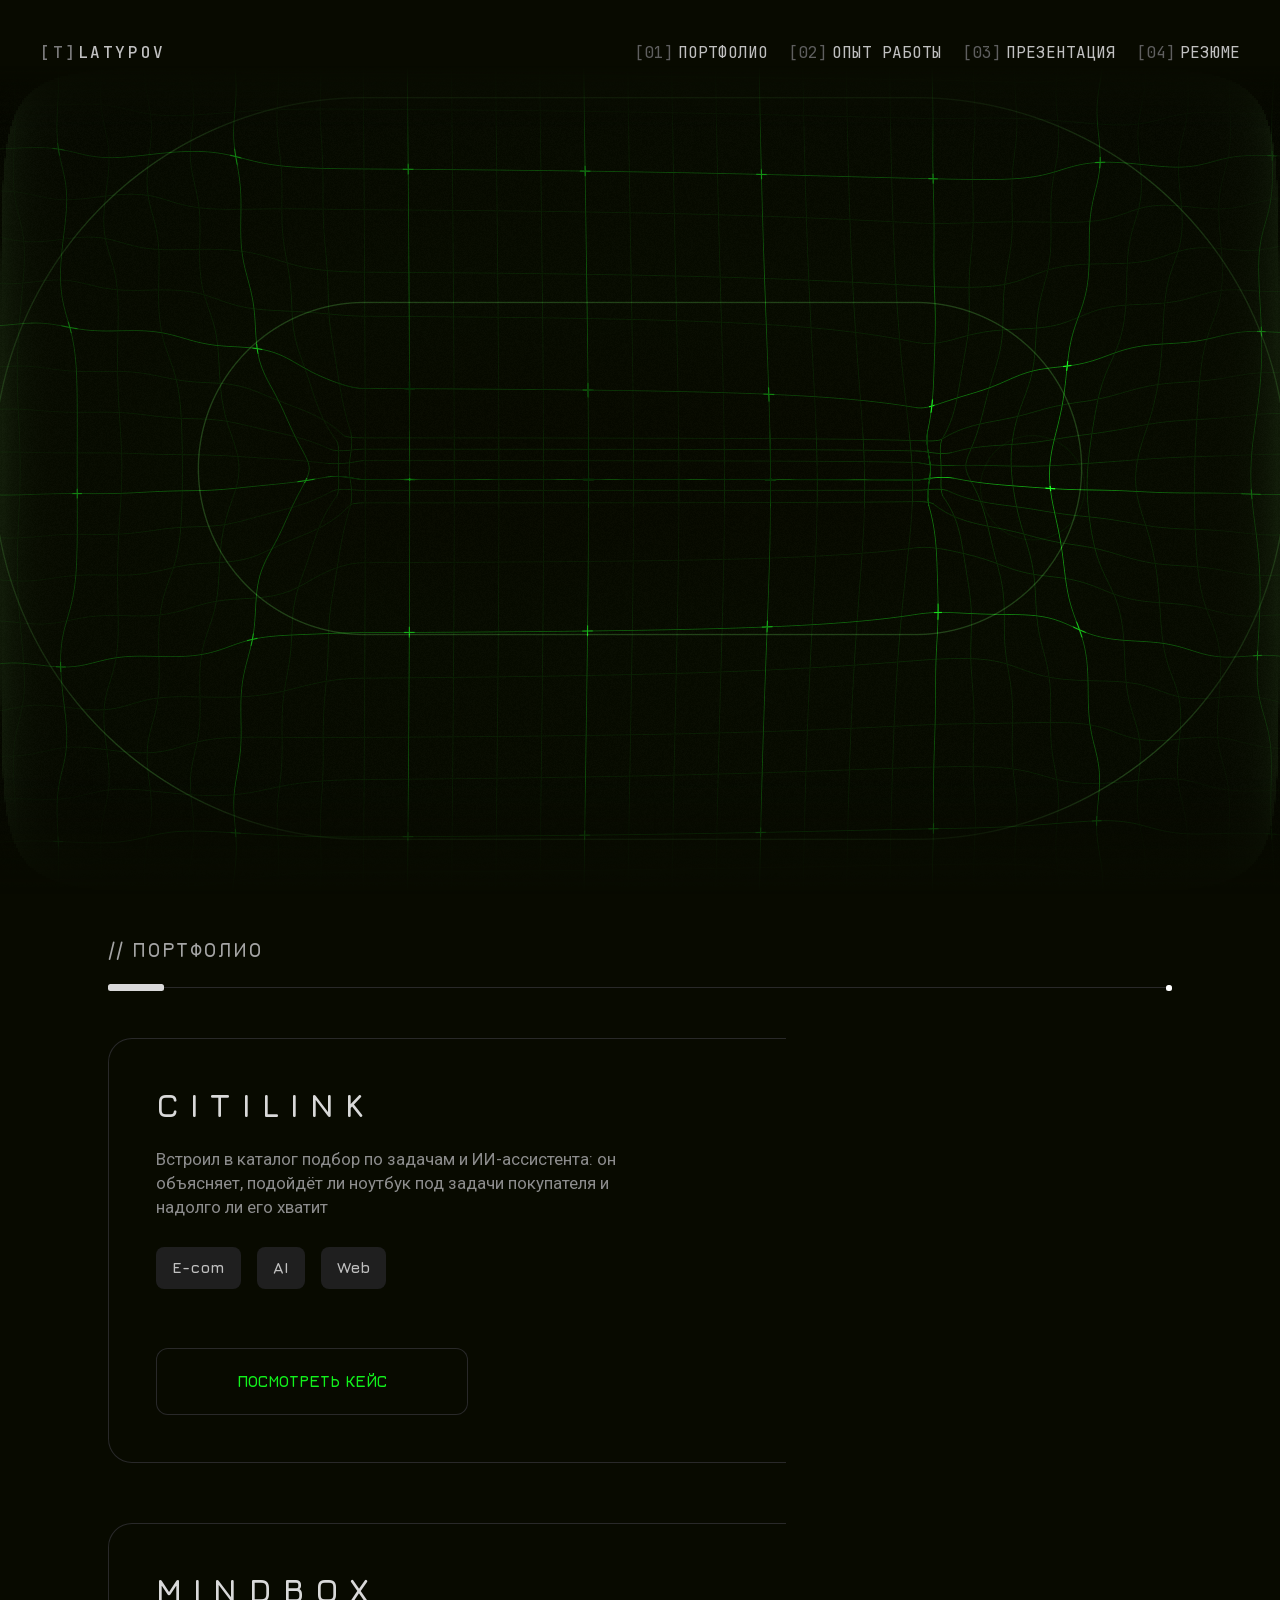
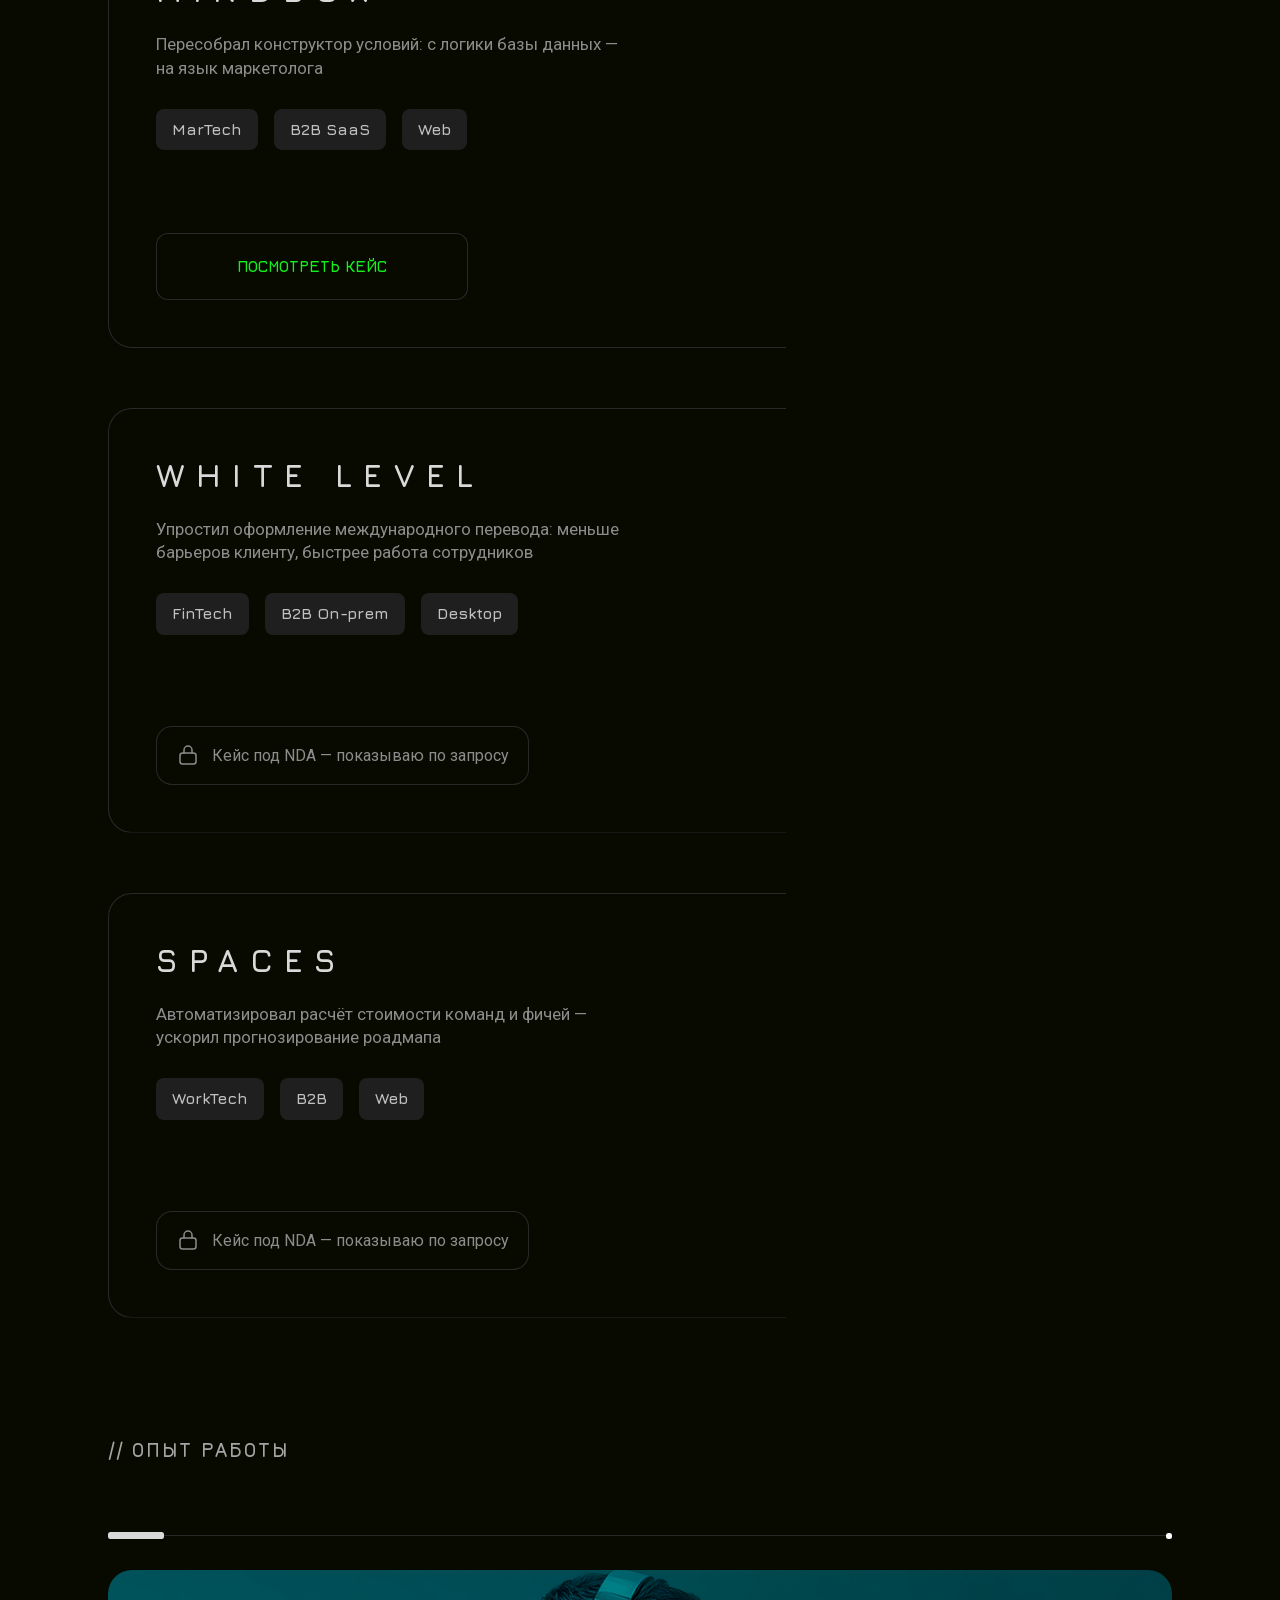
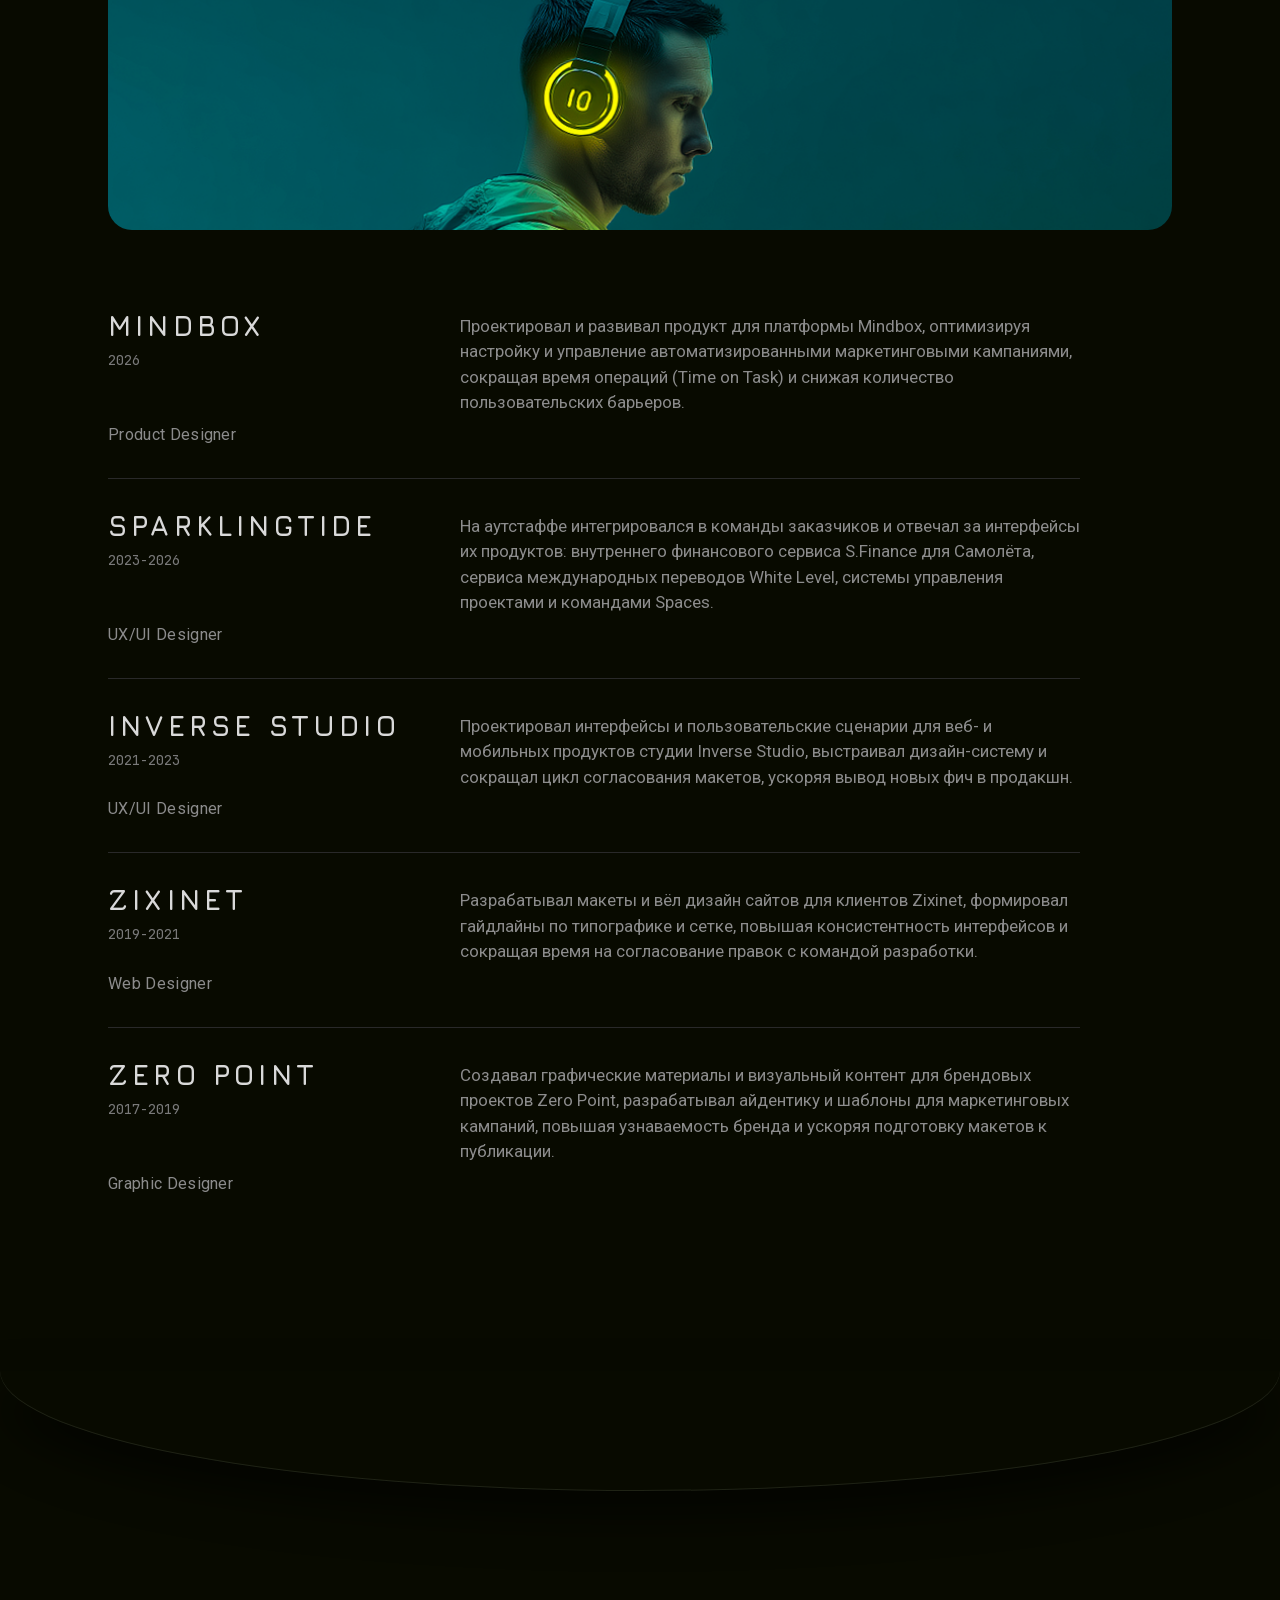
==== index.html @ 37b92ee1 "Сборка 37e6530" ====
<!DOCTYPE html><html lang="ru" class="qPfcNa_variable j9Oj-a_variable WUm2lW_variable"><head><meta charSet="utf-8"/><meta name="viewport" content="width=device-width, initial-scale=1"/><link rel="preload" href="/_next/static/media/62d4b50592542c9f-s.p.1lnyw1zsxhp0r.woff2" as="font" crossorigin="" type="font/woff2"/><link rel="preload" href="/_next/static/media/70bc3e132a0a741e-s.p.3t6q91iet4nsy.woff2" as="font" crossorigin="" type="font/woff2"/><link rel="preload" href="/_next/static/media/9ee96739b121ce9a-s.p.3lmchp9-sez_h.woff2" as="font" crossorigin="" type="font/woff2"/><link rel="preload" href="/_next/static/media/a056574f751321d1-s.p.23xcc_-yg-u7i.woff2" as="font" crossorigin="" type="font/woff2"/><link rel="preload" href="/_next/static/media/cc545e633e20c56d-s.p.176arc174-8zp.woff2" as="font" crossorigin="" type="font/woff2"/><link rel="preload" href="/_next/static/media/ce62453a442c7f35-s.p.0a0h245ktd4x0.woff2" as="font" crossorigin="" type="font/woff2"/><link rel="stylesheet" href="/_next/static/chunks/2znrlzxe86i7e.css" data-precedence="next"/><link rel="stylesheet" href="/_next/static/chunks/35h67abo3sr4q.css" data-precedence="next"/><link rel="stylesheet" href="/_next/static/chunks/071o-h3ku3lpz.css" data-precedence="next"/><link rel="preload" as="script" fetchPriority="low" href="/_next/static/chunks/0om590q-tq0l9.js"/><script src="/_next/static/chunks/0s2cptn1mmf6r.js" async=""></script><script src="/_next/static/chunks/2gvu8dyrhibpa.js" async=""></script><script src="/_next/static/chunks/1_53dzdee2x1b.js" async=""></script><script src="/_next/static/chunks/turbopack-3-ry682tkyiqk.js" async=""></script><script src="/_next/static/chunks/1zr6zykyaj13q.js" async=""></script><script src="/_next/static/chunks/1ogkkub_23056.js" async=""></script><script src="/_next/static/chunks/2rniuuax9c7gc.js" async=""></script><script src="/_next/static/chunks/2vshvrh5quyvi.js" async=""></script><script src="/_next/static/chunks/15wrsu-i167c5.js" async=""></script><link rel="preload" href="/_next/static/chunks/1psab56w-ns5k.js" as="script" fetchPriority="low"/><title>Тимур Латыпов — Продуктовый дизайнер</title><meta name="description" content="Продуктовый дизайнер, 7 лет в интерфейсах. Делаю сложные продукты понятными: MarTech, FinTech."/><meta name="google-site-verification" content="XM56tkXGJuTj2uECBx9fz_101BUZbZKKqam38nk7uIU"/><meta property="og:title" content="Тимур Латыпов — Продуктовый дизайнер"/><meta property="og:description" content="Продуктовый дизайнер, 7 лет в интерфейсах. Делаю сложные продукты понятными: MarTech, FinTech."/><meta property="og:url" content="https://elt3a.github.io/"/><meta property="og:site_name" content="Тимур Латыпов"/><meta property="og:locale" content="ru_RU"/><meta property="og:image" content="https://elt3a.github.io/images/og-home.jpg"/><meta property="og:image:width" content="1200"/><meta property="og:image:height" content="630"/><meta property="og:image:alt" content="Тимур Латыпов — Продуктовый дизайнер"/><meta property="og:type" content="website"/><meta name="twitter:card" content="summary_large_image"/><meta name="twitter:title" content="Тимур Латыпов — Продуктовый дизайнер"/><meta name="twitter:description" content="Продуктовый дизайнер, 7 лет в интерфейсах. Делаю сложные продукты понятными: MarTech, FinTech."/><meta name="twitter:image" content="https://elt3a.github.io/images/og-home.jpg"/><link rel="icon" href="/favicon.ico?favicon.0-hgid6s3wfbt.ico" sizes="48x48" type="image/x-icon"/><link rel="icon" href="/icon.svg?icon.25tcx8s9c_ozl.svg" sizes="any" type="image/svg+xml"/><link rel="apple-touch-icon" href="/apple-icon.png?apple-icon.0iy4fts5v-m_c.png" sizes="180x180" type="image/png"/><meta name="next-size-adjust" content=""/><script src="/_next/static/chunks/0cz1d0mv5g_q7.js" noModule=""></script></head><body class="bg-[#080a00] text-[#d9d9d9] antialiased"><div hidden=""><!--$--><!--/$--></div><a href="#main-content" class="skip-link">Перейти к содержанию</a><header class="header-intro-reveal "><div class="header-wrapper flex items-center justify-between" style="font-size:1.6rem;font-family:var(--font-mono)"><a href="/" class="header-logo no-underline" style="color:#c1c1c1;letter-spacing:0.16em;font-weight:500;--n:0"><span class="logo-prefix"><span><span class="scramble-word"><span class="scramble-char" data-ch="["><span class="scramble-glyph">[</span></span><span class="scramble-char" data-ch="T"><span class="scramble-glyph">T</span></span><span class="scramble-char" data-ch="]"><span class="scramble-glyph">]</span></span></span></span></span><span><span class="scramble-word"><span class="scramble-char" data-ch="L"><span class="scramble-glyph">L</span></span><span class="scramble-char" data-ch="A"><span class="scramble-glyph">A</span></span><span class="scramble-char" data-ch="T"><span class="scramble-glyph">T</span></span><span class="scramble-char" data-ch="Y"><span class="scramble-glyph">Y</span></span><span class="scramble-char" data-ch="P"><span class="scramble-glyph">P</span></span><span class="scramble-char" data-ch="O"><span class="scramble-glyph">O</span></span><span class="scramble-char" data-ch="V"><span class="scramble-glyph">V</span></span></span></span></a><nav class="header-nav-desktop"><ul class="flex list-none" style="gap:2rem"><li style="--n:1"><a href="/#portfolio" class="nav-link no-underline" style="color:#c1c1c1"><span class="nav-link-prefix" style="margin-right:0.4rem"><span><span class="scramble-word"><span class="scramble-char" data-ch="["><span class="scramble-glyph">[</span></span><span class="scramble-char" data-ch="0"><span class="scramble-glyph">0</span></span><span class="scramble-char" data-ch="1"><span class="scramble-glyph">1</span></span><span class="scramble-char" data-ch="]"><span class="scramble-glyph">]</span></span></span></span></span><span><span class="scramble-word"><span class="scramble-char" data-ch="П"><span class="scramble-glyph">П</span></span><span class="scramble-char" data-ch="О"><span class="scramble-glyph">О</span></span><span class="scramble-char" data-ch="Р"><span class="scramble-glyph">Р</span></span><span class="scramble-char" data-ch="Т"><span class="scramble-glyph">Т</span></span><span class="scramble-char" data-ch="Ф"><span class="scramble-glyph">Ф</span></span><span class="scramble-char" data-ch="О"><span class="scramble-glyph">О</span></span><span class="scramble-char" data-ch="Л"><span class="scramble-glyph">Л</span></span><span class="scramble-char" data-ch="И"><span class="scramble-glyph">И</span></span><span class="scramble-char" data-ch="О"><span class="scramble-glyph">О</span></span></span></span></a></li><li style="--n:2"><a href="/#experience" class="nav-link no-underline" style="color:#c1c1c1"><span class="nav-link-prefix" style="margin-right:0.4rem"><span><span class="scramble-word"><span class="scramble-char" data-ch="["><span class="scramble-glyph">[</span></span><span class="scramble-char" data-ch="0"><span class="scramble-glyph">0</span></span><span class="scramble-char" data-ch="2"><span class="scramble-glyph">2</span></span><span class="scramble-char" data-ch="]"><span class="scramble-glyph">]</span></span></span></span></span><span><span class="scramble-word"><span class="scramble-char" data-ch="О"><span class="scramble-glyph">О</span></span><span class="scramble-char" data-ch="П"><span class="scramble-glyph">П</span></span><span class="scramble-char" data-ch="Ы"><span class="scramble-glyph">Ы</span></span><span class="scramble-char" data-ch="Т"><span class="scramble-glyph">Т</span></span></span><span><span class="scramble-char" data-ch=" "><span class="scramble-glyph"> </span></span></span><span class="scramble-word"><span class="scramble-char" data-ch="Р"><span class="scramble-glyph">Р</span></span><span class="scramble-char" data-ch="А"><span class="scramble-glyph">А</span></span><span class="scramble-char" data-ch="Б"><span class="scramble-glyph">Б</span></span><span class="scramble-char" data-ch="О"><span class="scramble-glyph">О</span></span><span class="scramble-char" data-ch="Т"><span class="scramble-glyph">Т</span></span><span class="scramble-char" data-ch="Ы"><span class="scramble-glyph">Ы</span></span></span></span></a></li><li style="--n:3"><a href="https://www.figma.com/deck/98ncT2J0s3o7syvEVkgiqJ/Timur-Latypov-Presentation--for-site-?node-id=1-12457&amp;viewport=-21571%2C-125%2C0.62&amp;t=oJaNCkr0ap21IDfF-1&amp;scaling=min-zoom&amp;content-scaling=fixed&amp;page-id=0%3A1" target="_blank" rel="noopener noreferrer" class="nav-link no-underline" style="color:#c1c1c1"><span class="nav-link-prefix" style="margin-right:0.4rem"><span><span class="scramble-word"><span class="scramble-char" data-ch="["><span class="scramble-glyph">[</span></span><span class="scramble-char" data-ch="0"><span class="scramble-glyph">0</span></span><span class="scramble-char" data-ch="3"><span class="scramble-glyph">3</span></span><span class="scramble-char" data-ch="]"><span class="scramble-glyph">]</span></span></span></span></span><span><span class="scramble-word"><span class="scramble-char" data-ch="П"><span class="scramble-glyph">П</span></span><span class="scramble-char" data-ch="Р"><span class="scramble-glyph">Р</span></span><span class="scramble-char" data-ch="Е"><span class="scramble-glyph">Е</span></span><span class="scramble-char" data-ch="З"><span class="scramble-glyph">З</span></span><span class="scramble-char" data-ch="Е"><span class="scramble-glyph">Е</span></span><span class="scramble-char" data-ch="Н"><span class="scramble-glyph">Н</span></span><span class="scramble-char" data-ch="Т"><span class="scramble-glyph">Т</span></span><span class="scramble-char" data-ch="А"><span class="scramble-glyph">А</span></span><span class="scramble-char" data-ch="Ц"><span class="scramble-glyph">Ц</span></span><span class="scramble-char" data-ch="И"><span class="scramble-glyph">И</span></span><span class="scramble-char" data-ch="Я"><span class="scramble-glyph">Я</span></span></span></span></a></li><li style="--n:4"><a href="/#resume" class="nav-link no-underline" style="color:#c1c1c1"><span class="nav-link-prefix" style="margin-right:0.4rem"><span><span class="scramble-word"><span class="scramble-char" data-ch="["><span class="scramble-glyph">[</span></span><span class="scramble-char" data-ch="0"><span class="scramble-glyph">0</span></span><span class="scramble-char" data-ch="4"><span class="scramble-glyph">4</span></span><span class="scramble-char" data-ch="]"><span class="scramble-glyph">]</span></span></span></span></span><span><span class="scramble-word"><span class="scramble-char" data-ch="Р"><span class="scramble-glyph">Р</span></span><span class="scramble-char" data-ch="Е"><span class="scramble-glyph">Е</span></span><span class="scramble-char" data-ch="З"><span class="scramble-glyph">З</span></span><span class="scramble-char" data-ch="Ю"><span class="scramble-glyph">Ю</span></span><span class="scramble-char" data-ch="М"><span class="scramble-glyph">М</span></span><span class="scramble-char" data-ch="Е"><span class="scramble-glyph">Е</span></span></span></span></a></li></ul></nav><button class="burger-menu bg-transparent border-0 cursor-pointer" style="gap:7px" aria-label="Открыть меню" aria-expanded="false"><span class="block bg-[#c1c1c1] rounded-[12px]" style="width:4.4rem;height:2px;transform:none;transition:transform 0.2s ease"></span><span class="block bg-[#c1c1c1] rounded-[12px]" style="width:4.4rem;height:2px;transform:none;transition:transform 0.2s ease"></span></button></div><nav class="nav-mobile "><a href="/#portfolio"><span>[01]</span>ПОРТФОЛИО</a><a href="/#experience"><span>[02]</span>ОПЫТ РАБОТЫ</a><a href="https://www.figma.com/deck/98ncT2J0s3o7syvEVkgiqJ/Timur-Latypov-Presentation--for-site-?node-id=1-12457&amp;viewport=-21571%2C-125%2C0.62&amp;t=oJaNCkr0ap21IDfF-1&amp;scaling=min-zoom&amp;content-scaling=fixed&amp;page-id=0%3A1" target="_blank" rel="noopener noreferrer"><span>[03]</span>ПРЕЗЕНТАЦИЯ</a><a href="/#resume"><span>[04]</span>РЕЗЮМЕ</a></nav></header><div class="page-transition-wrapper"><script>(function(){try{history.scrollRestoration='manual';var n=performance.getEntriesByType('navigation')[0];if(location.hash&&n&&n.type!=='navigate')history.replaceState(history.state,'',location.pathname+location.search);if(!location.hash)scrollTo(0,0)}catch(e){}})()</script><main id="main-content"><section data-reveal-skip="true" data-menu-order="before" data-menu-fx="glitch" class="hero-section relative flex justify-center items-center overflow-hidden" style="min-height:calc(100vh / var(--page-zoom, 1) - 8rem);content-visibility:auto"><div class="hero-wrapper" style="max-width:192rem;margin:0 auto"><div class="hero-preloader" data-on="true" data-variant="titles" data-playing="true" aria-hidden="true"><div class="hero-pre hero-pre--titles"><div class="hero-pre-titles"><p class="hero-pre-titles__name"><span style="--d:0.1s">T</span><span style="--d:0.27s">I</span><span style="--d:0.04s">M</span><span style="--d:0.35s">U</span><span style="--d:0.17s">R</span><span style="--d:0s"> </span><span style="--d:0.21s">L</span><span style="--d:0.02s">A</span><span style="--d:0.31s">T</span><span style="--d:0.12s">Y</span><span style="--d:0.39s">P</span><span style="--d:0.08s">O</span><span style="--d:0.25s">V</span></p><p class="hero-pre-titles__cap">Портфолио</p></div></div></div><div class="hero-anchor hero-intro-reveal relative flex items-center" style="gap:1.8rem"><div class="hero-cta-bar"><div class="hero-icon hidden items-center justify-center flex-shrink-0 bg-[#292929]" style="width:5.2rem;height:5.2rem;border-radius:calc(1.2 * var(--u))"><svg width="24" height="24" viewBox="0 0 24 24" fill="none"><path d="M21 11.5C21.0034 12.8199 20.6951 14.1219 20.1 15.3C19.3944 16.7118 18.3098 17.8992 16.9674 18.7293C15.6251 19.5594 14.0782 19.9994 12.5 20C11.1801 20.0035 9.87812 19.6951 8.7 19.1L3 21L4.9 15.3C4.30493 14.1219 3.99656 12.8199 4 11.5C4.00061 9.92179 4.44061 8.37488 5.27072 7.03258C6.10083 5.69028 7.28825 4.6056 8.7 3.90003C9.87812 3.30496 11.1801 2.99659 12.5 3.00003H13C15.0843 3.11502 17.053 3.99479 18.5291 5.47089C20.0052 6.94699 20.885 8.91568 21 11V11.5Z" stroke="#D9D9D9" stroke-width="1.5" stroke-linecap="round" stroke-linejoin="round"></path></svg></div><p class="hero-cta-desc hidden m-0 font-normal" style="font-family:var(--font-mono);color:#a5a5a5">Тимур Латыпов — продуктовый дизайнер, 7 лет в интерфейсах. Делаю сложные продукты понятными: MarTech, FinTech.</p><div class="hero-card-desktop hero-card-wrapper" style="position:relative;top:0.6rem"><a href="https://t.me/Latypov_Timur" target="_blank" rel="noopener noreferrer" data-bg-body="true" class="hero-card-glow relative flex flex-col flex-shrink-0 no-underline" style="width:15rem;height:16.5rem;background:linear-gradient(180deg,#38FF63 0%,#05FF3B 7.14%,#18EE11 53.13%,#EFFF95 88.02%,#EFFF95 95.2%,#ECFFC8 100%);box-shadow:0px 140px 88px rgba(94,239,19,0.06),0px 55px 46px rgba(94,239,19,0.12),0px 26px 22px rgba(94,239,19,0.14),0px 13px 11px rgba(94,239,19,0.12),0px 6px 6px rgba(94,239,19,0.11),0px 4px 4px rgba(94,239,19,0.08),0px 2px 2px rgba(94,239,19,0.06),0px 5px 22px rgba(94,239,19,0.11);border-radius:calc(0.8 * var(--u)) calc(3.6 * var(--u)) calc(3.6 * var(--u)) calc(0.8 * var(--u))"><span class="hero-card-sheen" aria-hidden="true"></span><span class="inline-flex items-center font-bold text-[#080A00]" style="font-family:var(--font-jura);font-size:1.2rem;line-height:1.4rem;height:1.4rem;gap:0.6rem;margin-left:1.6rem;margin-top:2.4rem"><span class="hero-status-dot relative inline-block rounded-full border border-[#080A00]" style="width:0.6rem;height:0.6rem;background:#A6FFA0;flex-shrink:0"></span>В сети</span><p class="font-bold text-[#080A00] m-0" style="font-family:var(--font-jura);font-size:2rem;line-height:2.4rem;height:4.8rem;width:10.8rem;margin-left:1.6rem;margin-top:0.8rem"><span><span class="scramble-word"><span class="scramble-char" data-ch="Т"><span class="scramble-glyph">Т</span></span><span class="scramble-char" data-ch="и"><span class="scramble-glyph">и</span></span><span class="scramble-char" data-ch="м"><span class="scramble-glyph">м</span></span><span class="scramble-char" data-ch="у"><span class="scramble-glyph">у</span></span><span class="scramble-char" data-ch="р"><span class="scramble-glyph">р</span></span></span><span><span class="scramble-char" data-ch=" "><span class="scramble-glyph"> </span></span></span><span class="scramble-word"><span class="scramble-char" data-ch="Л"><span class="scramble-glyph">Л</span></span><span class="scramble-char" data-ch="а"><span class="scramble-glyph">а</span></span><span class="scramble-char" data-ch="т"><span class="scramble-glyph">т</span></span><span class="scramble-char" data-ch="ы"><span class="scramble-glyph">ы</span></span><span class="scramble-char" data-ch="п"><span class="scramble-glyph">п</span></span><span class="scramble-char" data-ch="о"><span class="scramble-glyph">о</span></span><span class="scramble-char" data-ch="в"><span class="scramble-glyph">в</span></span></span></span></p><span data-hover="glitch-proto" class="hero-card-btn flex items-center justify-center text-[#CDFFB3]" style="font-family:var(--font-jura);font-weight:600;font-size:1.6rem;line-height:1.9rem;width:13.8rem;height:4.3rem;border-radius:calc(0.8 * var(--u)) calc(0.8 * var(--u)) calc(3 * var(--u)) calc(0.8 * var(--u));margin-top:2.2rem;margin-left:0.6rem"><span class="hero-card-btn__label"><span class="hero-card-btn__main">Телеграм</span><span class="hero-card-btn__alt" aria-hidden="true">Написать ↗</span></span><svg class="hero-card-btn__arrow" viewBox="0 0 24 24" fill="none" aria-hidden="true"><path d="M7 17L17 7M9 7h8v8" stroke="currentColor" stroke-width="2" stroke-linecap="round" stroke-linejoin="round"></path></svg><span class="hero-card-btn__proto" aria-hidden="true"><svg class="hero-card-btn__noodle" viewBox="0 0 138 64"><path class="hero-card-btn__noodle-line" d="M69 1 C69 30 99 26 99 54" pathLength="100"></path><path class="hero-card-btn__noodle-head" d="M94 51 L99 58 L104 51"></path><circle cx="69" cy="1" r="3.5"></circle></svg><span class="hero-card-btn__frame"><span class="hero-card-btn__frame-name">Telegram</span>t.me/Latypov_Timur</span></span></span></a><span class="card-glitch" data-on="false" aria-hidden="true"><span class="card-glitch__cut"></span><span class="card-glitch__slice"></span><span class="card-glitch__pale"></span></span></div><div class="hero-card-mobile hidden"><a href="https://t.me/Latypov_Timur" target="_blank" rel="noopener noreferrer" class="hero-card-mobile-btn flex items-center justify-center font-bold uppercase no-underline cursor-pointer text-[#080A00]" style="font-family:var(--font-jura);font-size:1.6rem;line-height:1.9rem;letter-spacing:0.12em;width:16.3rem;height:8.4rem;background:linear-gradient(270deg,#31FF2E 0%,#14F21A 62.16%,#74F649 94.21%,#EEFE94 146.63%);box-shadow:-110px 0px 88.8679px rgba(94,239,19,0.04),-54px 0px 46.9023px rgba(94,239,19,0.04),-24px 0px 21.3192px rgba(94,239,19,0.1),-12px 0px 10.6596px rgba(94,239,19,0.12),-6px 0px 6.39577px rgba(94,239,19,0.11),-4px 0px 4.26384px rgba(94,239,19,0.08),-2px 0px 2.13192px rgba(94,239,19,0.06);border-radius:calc(1.2 * var(--u))">Связаться</a></div></div><div class="container-mobile flex flex-col items-start"><h1 data-intro="chroma" data-idle="glitch" data-bg-anchor="true" data-bg-text="true" class="hero-title relative z-[1] m-0" style="font-family:var(--font-jura);font-weight:700;font-size:23rem;line-height:27.2rem;letter-spacing:0.01em;text-transform:uppercase;background:linear-gradient(0deg,#E0E0E0 18.18%,#BEBEBE 34.8%,#A4A4A4 50.75%,#949494 69.89%,#8F8F8F 75.9%);-webkit-background-clip:text;-webkit-text-fill-color:transparent;background-clip:text"><span class="hero-ghost hidden">D</span>ESIGNER<span class="hero-fx" data-variant="glitch" aria-hidden="true"><span class="hero-fx-word"><span class="hero-fx-word__l" style="--i:0"><span class="hero-fx-word__c"><span class="hero-fx-word__b" data-ch="E"><span class="hero-fx-word__g">E</span></span></span></span><span class="hero-fx-word__l" style="--i:1"><span class="hero-fx-word__c"><span class="hero-fx-word__b" data-ch="S"><span class="hero-fx-word__g">S</span></span></span></span><span class="hero-fx-word__l" style="--i:2"><span class="hero-fx-word__c"><span class="hero-fx-word__b" data-ch="I"><span class="hero-fx-word__g">I</span></span></span></span><span class="hero-fx-word__l" style="--i:3"><span class="hero-fx-word__c"><span class="hero-fx-word__b" data-ch="G"><span class="hero-fx-word__g">G</span></span></span></span><span class="hero-fx-word__l" style="--i:4"><span class="hero-fx-word__c"><span class="hero-fx-word__b" data-ch="N"><span class="hero-fx-word__g">N</span></span></span></span><span class="hero-fx-word__l" style="--i:5"><span class="hero-fx-word__c"><span class="hero-fx-word__b" data-ch="E"><span class="hero-fx-word__g">E</span></span></span></span><span class="hero-fx-word__l" style="--i:6"><span class="hero-fx-word__c"><span class="hero-fx-word__b" data-ch="R"><span class="hero-fx-word__g">R</span></span></span></span></span><span class="hero-fx-glitch" data-on="false"><span class="hero-fx-glitch__cut"><span class="hero-fx-glitch__ch" style="--i:0">E</span><span class="hero-fx-glitch__ch" style="--i:1">S</span><span class="hero-fx-glitch__ch" style="--i:2">I</span><span class="hero-fx-glitch__ch" style="--i:3">G</span><span class="hero-fx-glitch__ch" style="--i:4">N</span><span class="hero-fx-glitch__ch" style="--i:5">E</span><span class="hero-fx-glitch__ch" style="--i:6">R</span></span><span class="hero-fx-glitch__a"><span class="hero-fx-glitch__ch" style="--i:0">E</span><span class="hero-fx-glitch__ch" style="--i:1">S</span><span class="hero-fx-glitch__ch" style="--i:2">I</span><span class="hero-fx-glitch__ch" style="--i:3">G</span><span class="hero-fx-glitch__ch" style="--i:4">N</span><span class="hero-fx-glitch__ch" style="--i:5">E</span><span class="hero-fx-glitch__ch" style="--i:6">R</span></span><span class="hero-fx-glitch__b"><span class="hero-fx-glitch__ch" style="--i:0">E</span><span class="hero-fx-glitch__ch" style="--i:1">S</span><span class="hero-fx-glitch__ch" style="--i:2">I</span><span class="hero-fx-glitch__ch" style="--i:3">G</span><span class="hero-fx-glitch__ch" style="--i:4">N</span><span class="hero-fx-glitch__ch" style="--i:5">E</span><span class="hero-fx-glitch__ch" style="--i:6">R</span></span></span></span></h1><div class="hero-overlay absolute" style="left:0;top:0"><span data-bg-text="true" class="hero-label absolute font-bold uppercase" style="font-family:var(--font-jura);font-size:6rem;line-height:7.1rem;letter-spacing:0.45em;color:#8c8c8c;left:-0.4rem;top:-3.6rem">PRODUCT</span><ul data-hero-calm="true" data-bg-text="true" class="hero-experience absolute m-0 p-0 list-none" style="left:49.3rem;top:-2.3rem;width:15.4rem;white-space:nowrap"><li class="uppercase" style="font-family:var(--font-mono);font-weight:400;letter-spacing:-0.02em;font-size:1.6rem;line-height:1;color:#8c8c8c">EX</li><li class="uppercase" style="font-family:var(--font-mono);font-weight:400;letter-spacing:-0.02em;font-size:1.6rem;line-height:1;color:#8c8c8c">UX/UI DESIGNER</li><li class="uppercase" style="font-family:var(--font-mono);font-weight:400;letter-spacing:-0.02em;font-size:1.6rem;line-height:1;color:#8c8c8c">GRAPHIC DESIGNER</li></ul></div></div></div></div><div class="hero-description hero-description--hidden absolute box-border flex items-center" style="right:4rem;bottom:4rem;width:70.3rem;height:8.4rem;gap:1.6rem;padding:1.6rem 1.6rem 1.6rem 2rem;border:1px solid #1f1f1f;border-radius:calc(1.6 * var(--u))"><h2 class="hero-description-text m-0 font-normal flex-1 min-w-0" style="font-family:var(--font-mono);font-size:1.6rem;line-height:1.3;color:#a5a5a5">Тимур Латыпов — продуктовый дизайнер, 7 лет в интерфейсах. Делаю сложные продукты понятными: MarTech, FinTech.</h2><img alt="Тимур Латыпов" loading="lazy" width="52" height="52" decoding="async" data-nimg="1" class="flex-shrink-0" style="color:transparent;width:5.2rem;height:5.2rem;border-radius:calc(1.2 * var(--u))" src="/images/avatar.png"/><span class="plaque-glitch" data-on="false" aria-hidden="true"><span class="plaque-glitch__cut"></span><span class="plaque-glitch__slice"></span><span class="plaque-glitch__pale"></span></span></div></section><section id="portfolio" class="portfolio-section" style="margin-bottom:14rem"><div class="wrapper"><div class="section-heading" style="margin-bottom:9rem;margin-top:2rem"><div class="section-heading-row flex items-baseline justify-between" style="gap:2.4rem;margin-bottom:4.4rem"><h3 class="section-heading-title font-bold uppercase" style="font-family:var(--font-jura);font-size:2rem;line-height:2.4rem;letter-spacing:0.1em;color:#a5a5a5">// ПОРТФОЛИО</h3></div><div class="section-heading-divider flex items-center" aria-hidden="true"><span class="flex-shrink-0 rounded-sm bg-[#d9d9d9]" style="width:5.6rem;height:0.7rem"></span><div class="_1CUDPa_line"><span class="_1CUDPa_signal"></span></div><span class="flex-shrink-0 rounded-sm bg-white" style="width:0.6rem;height:0.6rem"></span></div></div><div class="portfolio-list flex flex-col" style="gap:8rem"><a data-reveal="true" class="portfolio-item portfolio-item--case no-underline flex items-start" style="height:61.4rem;border-radius:calc(2.4 * var(--u));box-shadow:none;overflow:visible" href="/cases/citilink/"><div class="card-fabric" aria-hidden="true"><canvas class="card-fabric__canvas"></canvas></div><div class="portfolio-item-info flex flex-col justify-between h-full flex-1" style="padding:6.4rem"><div><h4 class="portfolio-item-title relative font-bold uppercase text-[#d9d9d9]" style="font-family:var(--font-jura);font-size:3.2rem;line-height:3.8rem;letter-spacing:0.35em;margin-bottom:2.4rem">CITILINK<span class="project-glitch project-glitch--title" data-on="false" aria-hidden="true"><span class="project-glitch__cut" data-text="CITILINK"></span><span class="project-glitch__a" data-text="CITILINK"></span><span class="project-glitch__b" data-text="CITILINK"></span></span></h4><p class="portfolio-item-description font-normal text-[#8c8c8c]" style="font-family:var(--font-roboto);font-size:1.7rem;line-height:140%;max-width:48.3rem;margin-bottom:2.8rem">Встроил в каталог подбор по задачам и ИИ-ассистента: он объясняет, подойдёт ли ноутбук под задачи покупателя и надолго ли его хватит</p><ul class="tags-list flex flex-wrap" style="gap:1.6rem"><li class="tags-list-item font-bold bg-[#1f1f1f] text-[#c1c1c1]" style="font-family:var(--font-jura);font-size:1.6rem;line-height:110%;padding:1.2rem 1.6rem;border-radius:calc(0.8 * var(--u))">E-com</li><li class="tags-list-item font-bold bg-[#1f1f1f] text-[#c1c1c1]" style="font-family:var(--font-jura);font-size:1.6rem;line-height:110%;padding:1.2rem 1.6rem;border-radius:calc(0.8 * var(--u))">AI</li><li class="tags-list-item font-bold bg-[#1f1f1f] text-[#c1c1c1]" style="font-family:var(--font-jura);font-size:1.6rem;line-height:110%;padding:1.2rem 1.6rem;border-radius:calc(0.8 * var(--u))">Web</li></ul></div><div><div class="portfolio-btn-desktop"><span data-accent="" class="btn-round relative rounded-full inline-flex flex-shrink-0" style="width:6.8rem;height:6.8rem"><span class="btn-round-face absolute inset-0 rounded-full flex items-center justify-center bg-[#12F21C]"><svg class="btn-round-arrow" style="width:2.4rem;height:2.4rem" xmlns="http://www.w3.org/2000/svg" viewBox="0 0 24 24" fill="none"><path d="M5 12H19" stroke="#080A00" stroke-width="2" stroke-linecap="round" stroke-linejoin="round"></path><path d="M12 5L19 12L12 19" stroke="#080A00" stroke-width="2" stroke-linecap="round" stroke-linejoin="round"></path></svg></span></span></div><span class="portfolio-btn-mobile hidden items-center justify-center font-bold uppercase text-[#12F21C]" style="font-family:var(--font-jura);font-size:1.6rem;line-height:1.9rem;width:31.2rem;padding:2.4rem;box-shadow:inset 0 0 0 1px rgba(41,41,41,1);border-radius:calc(1.2 * var(--u))">Посмотреть кейс</span></div></div><div data-reveal-zoom="true" data-reveal-clipped="" class="portfolio-item-preview overflow-hidden flex items-center justify-center flex-shrink-0 relative" style="width:61.4rem;height:61.4rem;border-radius:calc(2.4 * var(--u))"><img alt="CITILINK" loading="lazy" decoding="async" data-nimg="fill" class="portfolio-item-img portfolio-item-img-desktop object-cover" style="position:absolute;height:100%;width:100%;left:0;top:0;right:0;bottom:0;color:transparent" src="/images/cases/citilink/cover-preview-v2.png"/><img alt="CITILINK" loading="lazy" decoding="async" data-nimg="fill" class="portfolio-item-img portfolio-item-img-mobile object-cover" style="position:absolute;height:100%;width:100%;left:0;top:0;right:0;bottom:0;color:transparent" src="/images/cases/citilink/cover2.png"/><span class="project-glitch project-glitch--shot" data-on="false" aria-hidden="true"><span class="project-glitch__cut"></span><span class="project-glitch__slice"></span><span class="project-glitch__pale"></span></span></div></a><a data-reveal="true" class="portfolio-item portfolio-item--case no-underline flex items-start" style="height:61.4rem;border-radius:calc(2.4 * var(--u));box-shadow:none;overflow:visible" href="/cases/mindbox/"><div class="card-fabric" aria-hidden="true"><canvas class="card-fabric__canvas"></canvas></div><div class="portfolio-item-info flex flex-col justify-between h-full flex-1" style="padding:6.4rem"><div><h4 class="portfolio-item-title relative font-bold uppercase text-[#d9d9d9]" style="font-family:var(--font-jura);font-size:3.2rem;line-height:3.8rem;letter-spacing:0.35em;margin-bottom:2.4rem">MINDBOX<span class="project-glitch project-glitch--title" data-on="false" aria-hidden="true"><span class="project-glitch__cut" data-text="MINDBOX"></span><span class="project-glitch__a" data-text="MINDBOX"></span><span class="project-glitch__b" data-text="MINDBOX"></span></span></h4><p class="portfolio-item-description font-normal text-[#8c8c8c]" style="font-family:var(--font-roboto);font-size:1.7rem;line-height:140%;max-width:48.3rem;margin-bottom:2.8rem">Пересобрал конструктор условий: с логики базы данных — на язык маркетолога</p><ul class="tags-list flex flex-wrap" style="gap:1.6rem"><li class="tags-list-item font-bold bg-[#1f1f1f] text-[#c1c1c1]" style="font-family:var(--font-jura);font-size:1.6rem;line-height:110%;padding:1.2rem 1.6rem;border-radius:calc(0.8 * var(--u))">MarTech</li><li class="tags-list-item font-bold bg-[#1f1f1f] text-[#c1c1c1]" style="font-family:var(--font-jura);font-size:1.6rem;line-height:110%;padding:1.2rem 1.6rem;border-radius:calc(0.8 * var(--u))">B2B SaaS</li><li class="tags-list-item font-bold bg-[#1f1f1f] text-[#c1c1c1]" style="font-family:var(--font-jura);font-size:1.6rem;line-height:110%;padding:1.2rem 1.6rem;border-radius:calc(0.8 * var(--u))">Web</li></ul></div><div><div class="portfolio-btn-desktop"><span data-accent="" class="btn-round relative rounded-full inline-flex flex-shrink-0" style="width:6.8rem;height:6.8rem"><span class="btn-round-face absolute inset-0 rounded-full flex items-center justify-center bg-[#12F21C]"><svg class="btn-round-arrow" style="width:2.4rem;height:2.4rem" xmlns="http://www.w3.org/2000/svg" viewBox="0 0 24 24" fill="none"><path d="M5 12H19" stroke="#080A00" stroke-width="2" stroke-linecap="round" stroke-linejoin="round"></path><path d="M12 5L19 12L12 19" stroke="#080A00" stroke-width="2" stroke-linecap="round" stroke-linejoin="round"></path></svg></span></span></div><span class="portfolio-btn-mobile hidden items-center justify-center font-bold uppercase text-[#12F21C]" style="font-family:var(--font-jura);font-size:1.6rem;line-height:1.9rem;width:31.2rem;padding:2.4rem;box-shadow:inset 0 0 0 1px rgba(41,41,41,1);border-radius:calc(1.2 * var(--u))">Посмотреть кейс</span></div></div><div data-reveal-zoom="true" data-reveal-clipped="" class="portfolio-item-preview overflow-hidden flex items-center justify-center flex-shrink-0 relative" style="width:61.4rem;height:61.4rem;border-radius:calc(2.4 * var(--u))"><img alt="MINDBOX" loading="lazy" decoding="async" data-nimg="fill" class="portfolio-item-img portfolio-item-img-desktop object-cover" style="position:absolute;height:100%;width:100%;left:0;top:0;right:0;bottom:0;color:transparent" src="/images/cases/mindbox/preview.png"/><img alt="MINDBOX" loading="lazy" decoding="async" data-nimg="fill" class="portfolio-item-img portfolio-item-img-mobile object-cover" style="position:absolute;height:100%;width:100%;left:0;top:0;right:0;bottom:0;color:transparent" src="/images/cases/mindbox/cover2.png"/><span class="project-glitch project-glitch--shot" data-on="false" aria-hidden="true"><span class="project-glitch__cut"></span><span class="project-glitch__slice"></span><span class="project-glitch__pale"></span></span></div></a><div data-reveal="true" class="portfolio-item portfolio-item--nda flex items-start" style="height:61.4rem;border-radius:calc(2.4 * var(--u));box-shadow:none;overflow:visible"><div class="portfolio-item-info flex flex-col justify-between h-full flex-1" style="padding:6.4rem"><div><h4 class="portfolio-item-title relative font-bold uppercase text-[#d9d9d9]" style="font-family:var(--font-jura);font-size:3.2rem;line-height:3.8rem;letter-spacing:0.35em;margin-bottom:2.4rem">WHITE LEVEL</h4><p class="portfolio-item-description font-normal text-[#8c8c8c]" style="font-family:var(--font-roboto);font-size:1.7rem;line-height:140%;max-width:48.3rem;margin-bottom:2.8rem">Упростил оформление международного перевода: меньше барьеров клиенту, быстрее работа сотрудников</p><ul class="tags-list flex flex-wrap" style="gap:1.6rem"><li class="tags-list-item font-bold bg-[#1f1f1f] text-[#c1c1c1]" style="font-family:var(--font-jura);font-size:1.6rem;line-height:110%;padding:1.2rem 1.6rem;border-radius:calc(0.8 * var(--u))">FinTech</li><li class="tags-list-item font-bold bg-[#1f1f1f] text-[#c1c1c1]" style="font-family:var(--font-jura);font-size:1.6rem;line-height:110%;padding:1.2rem 1.6rem;border-radius:calc(0.8 * var(--u))">B2B On-prem</li><li class="tags-list-item font-bold bg-[#1f1f1f] text-[#c1c1c1]" style="font-family:var(--font-jura);font-size:1.6rem;line-height:110%;padding:1.2rem 1.6rem;border-radius:calc(0.8 * var(--u))">Desktop</li></ul></div><div><span data-accent="" class="portfolio-nda-note inline-flex items-center text-[#8c8c8c]" style="font-family:var(--font-roboto);font-size:1.6rem;line-height:2.7rem;gap:1.2rem;padding:1.6rem 2rem;border-radius:calc(1.6 * var(--u));box-shadow:inset 0 0 0 1px #292929"><span class="flex-shrink-0"><svg style="width:2.4rem;height:2.4rem" viewBox="0 0 24 24" fill="none" xmlns="http://www.w3.org/2000/svg" aria-hidden="true"><rect x="4" y="10" width="16" height="11" rx="2.5" stroke="currentColor" stroke-width="1.5"></rect><path d="M8 10V7a4 4 0 0 1 8 0v3" stroke="currentColor" stroke-width="1.5" stroke-linecap="round"></path></svg></span><span>Кейс под NDA — <span class="whitespace-nowrap">показываю по запросу</span></span></span></div></div><div data-reveal-zoom="true" data-reveal-clipped="" class="portfolio-item-preview portfolio-item-preview--nda flex items-center justify-center flex-shrink-0 relative" style="width:61.4rem;height:61.4rem;border-radius:calc(2.4 * var(--u))"><div class="flex flex-col items-center text-[#7a7a7a]" style="gap:2rem"><svg style="width:6.4rem;height:6.4rem" viewBox="0 0 24 24" fill="none" xmlns="http://www.w3.org/2000/svg" aria-hidden="true"><rect x="4" y="10" width="16" height="11" rx="2.5" stroke="currentColor" stroke-width="1.5"></rect><path d="M8 10V7a4 4 0 0 1 8 0v3" stroke="currentColor" stroke-width="1.5" stroke-linecap="round"></path></svg><span class="font-bold" style="font-family:var(--font-jura);font-size:2.4rem;line-height:2.8rem;letter-spacing:0.35em;margin-left:0.35em">NDA</span></div></div></div><div data-reveal="true" class="portfolio-item portfolio-item--nda flex items-start" style="height:61.4rem;border-radius:calc(2.4 * var(--u));box-shadow:none;overflow:visible"><div class="portfolio-item-info flex flex-col justify-between h-full flex-1" style="padding:6.4rem"><div><h4 class="portfolio-item-title relative font-bold uppercase text-[#d9d9d9]" style="font-family:var(--font-jura);font-size:3.2rem;line-height:3.8rem;letter-spacing:0.35em;margin-bottom:2.4rem">SPACES</h4><p class="portfolio-item-description font-normal text-[#8c8c8c]" style="font-family:var(--font-roboto);font-size:1.7rem;line-height:140%;max-width:48.3rem;margin-bottom:2.8rem">Автоматизировал расчёт стоимости команд и фичей — ускорил прогнозирование роадмапа</p><ul class="tags-list flex flex-wrap" style="gap:1.6rem"><li class="tags-list-item font-bold bg-[#1f1f1f] text-[#c1c1c1]" style="font-family:var(--font-jura);font-size:1.6rem;line-height:110%;padding:1.2rem 1.6rem;border-radius:calc(0.8 * var(--u))">WorkTech</li><li class="tags-list-item font-bold bg-[#1f1f1f] text-[#c1c1c1]" style="font-family:var(--font-jura);font-size:1.6rem;line-height:110%;padding:1.2rem 1.6rem;border-radius:calc(0.8 * var(--u))">B2B</li><li class="tags-list-item font-bold bg-[#1f1f1f] text-[#c1c1c1]" style="font-family:var(--font-jura);font-size:1.6rem;line-height:110%;padding:1.2rem 1.6rem;border-radius:calc(0.8 * var(--u))">Web</li></ul></div><div><span data-accent="" class="portfolio-nda-note inline-flex items-center text-[#8c8c8c]" style="font-family:var(--font-roboto);font-size:1.6rem;line-height:2.7rem;gap:1.2rem;padding:1.6rem 2rem;border-radius:calc(1.6 * var(--u));box-shadow:inset 0 0 0 1px #292929"><span class="flex-shrink-0"><svg style="width:2.4rem;height:2.4rem" viewBox="0 0 24 24" fill="none" xmlns="http://www.w3.org/2000/svg" aria-hidden="true"><rect x="4" y="10" width="16" height="11" rx="2.5" stroke="currentColor" stroke-width="1.5"></rect><path d="M8 10V7a4 4 0 0 1 8 0v3" stroke="currentColor" stroke-width="1.5" stroke-linecap="round"></path></svg></span><span>Кейс под NDA — <span class="whitespace-nowrap">показываю по запросу</span></span></span></div></div><div data-reveal-zoom="true" data-reveal-clipped="" class="portfolio-item-preview portfolio-item-preview--nda flex items-center justify-center flex-shrink-0 relative" style="width:61.4rem;height:61.4rem;border-radius:calc(2.4 * var(--u))"><div class="flex flex-col items-center text-[#7a7a7a]" style="gap:2rem"><svg style="width:6.4rem;height:6.4rem" viewBox="0 0 24 24" fill="none" xmlns="http://www.w3.org/2000/svg" aria-hidden="true"><rect x="4" y="10" width="16" height="11" rx="2.5" stroke="currentColor" stroke-width="1.5"></rect><path d="M8 10V7a4 4 0 0 1 8 0v3" stroke="currentColor" stroke-width="1.5" stroke-linecap="round"></path></svg><span class="font-bold" style="font-family:var(--font-jura);font-size:2.4rem;line-height:2.8rem;letter-spacing:0.35em;margin-left:0.35em">NDA</span></div></div></div></div></div></section><section id="experience" class="experience-section" style="margin-bottom:18rem"><div class="wrapper"><div class="section-heading" style="margin-bottom:9rem;margin-top:2rem"><div class="section-heading-row flex items-baseline justify-between" style="gap:2.4rem;margin-bottom:4.4rem"><h3 class="section-heading-title font-bold uppercase" style="font-family:var(--font-jura);font-size:2rem;line-height:2.4rem;letter-spacing:0.1em;color:#a5a5a5">// ОПЫТ РАБОТЫ</h3></div><div class="section-heading-divider flex items-center" aria-hidden="true"><span class="flex-shrink-0 rounded-sm bg-[#d9d9d9]" style="width:5.6rem;height:0.7rem"></span><div class="_1CUDPa_line"><span class="_1CUDPa_signal"></span></div><span class="flex-shrink-0 rounded-sm bg-white" style="width:0.6rem;height:0.6rem"></span></div></div><div data-reveal="true" data-reveal-zoom="true" class="experience-banner relative overflow-hidden"><img alt="Тимур Латыпов" loading="lazy" decoding="async" data-nimg="fill" class="object-cover" style="position:absolute;height:100%;width:100%;left:0;top:0;right:0;bottom:0;object-position:center;color:transparent" src="/images/experience-img-horizontal.png"/></div><ol class="experience-rows list-none"><li data-reveal="true" class="experience-row"><div class="experience-row-head"><h4 class="experience-row-title">MINDBOX</h4><span class="experience-row-years">2026</span></div><span class="experience-row-role">Product Designer</span><p class="experience-row-desc">Проектировал и развивал продукт для платформы Mindbox, оптимизируя настройку и управление автоматизированными маркетинговыми кампаниями, сокращая время операций (Time on Task) и снижая количество пользовательских барьеров.</p></li><li data-reveal="true" class="experience-row"><div class="experience-row-head"><h4 class="experience-row-title">SPARKLINGTIDE</h4><span class="experience-row-years">2023-2026</span></div><span class="experience-row-role">UX/UI Designer</span><p class="experience-row-desc">На аутстаффе интегрировался в команды заказчиков и отвечал за интерфейсы их продуктов: внутреннего финансового сервиса S.Finance для Самолёта, сервиса международных переводов White Level, системы управления проектами и командами Spaces.</p></li><li data-reveal="true" class="experience-row"><div class="experience-row-head"><h4 class="experience-row-title">INVERSE STUDIO</h4><span class="experience-row-years">2021-2023</span></div><span class="experience-row-role">UX/UI Designer</span><p class="experience-row-desc">Проектировал интерфейсы и пользовательские сценарии для веб- и мобильных продуктов студии Inverse Studio, выстраивал дизайн-систему и сокращал цикл согласования макетов, ускоряя вывод новых фич в продакшн.</p></li><li data-reveal="true" class="experience-row"><div class="experience-row-head"><h4 class="experience-row-title">ZIXINET</h4><span class="experience-row-years">2019-2021</span></div><span class="experience-row-role">Web Designer</span><p class="experience-row-desc">Разрабатывал макеты и вёл дизайн сайтов для клиентов Zixinet, формировал гайдлайны по типографике и сетке, повышая консистентность интерфейсов и сокращая время на согласование правок с командой разработки.</p></li><li data-reveal="true" class="experience-row"><div class="experience-row-head"><h4 class="experience-row-title">ZERO POINT</h4><span class="experience-row-years">2017-2019</span></div><span class="experience-row-role">Graphic Designer</span><p class="experience-row-desc">Создавал графические материалы и визуальный контент для брендовых проектов Zero Point, разрабатывал айдентику и шаблоны для маркетинговых кампаний, повышая узнаваемость бренда и ускоряя подготовку макетов к публикации.</p></li></ol></div></section></main><footer class="ft-curtain" data-fit="true"><!--$!--><template data-dgst=""></template><!--/$--><div class="ft-curtain__glow" aria-hidden="true"></div><div class="ft-curtain__stage"><div class="wrapper ft-curtain__top"><h2 class="ft-curtain__title" data-ft-calm="soft"><span class="ft-curtain__q">Создаёте продукт?</span><span class="ft-curtain__a">Давайте делать вместе.</span></h2><div class="ft-curtain__actions" data-ft-calm="soft"><a href="https://t.me/Latypov_Timur" target="_blank" rel="noopener noreferrer" class="ft-pill ft-pill--green ft-hot "><span class="ft-pill__label"><span><span class="scramble-word"><span class="scramble-char" data-ch="Н"><span class="scramble-glyph">Н</span></span><span class="scramble-char" data-ch="а"><span class="scramble-glyph">а</span></span><span class="scramble-char" data-ch="п"><span class="scramble-glyph">п</span></span><span class="scramble-char" data-ch="и"><span class="scramble-glyph">и</span></span><span class="scramble-char" data-ch="с"><span class="scramble-glyph">с</span></span><span class="scramble-char" data-ch="а"><span class="scramble-glyph">а</span></span><span class="scramble-char" data-ch="т"><span class="scramble-glyph">т</span></span><span class="scramble-char" data-ch="ь"><span class="scramble-glyph">ь</span></span></span><span><span class="scramble-char" data-ch=" "><span class="scramble-glyph"> </span></span></span><span class="scramble-word"><span class="scramble-char" data-ch="в"><span class="scramble-glyph">в</span></span></span><span><span class="scramble-char" data-ch=" "><span class="scramble-glyph"> </span></span></span><span class="scramble-word"><span class="scramble-char" data-ch="T"><span class="scramble-glyph">T</span></span><span class="scramble-char" data-ch="e"><span class="scramble-glyph">e</span></span><span class="scramble-char" data-ch="l"><span class="scramble-glyph">l</span></span><span class="scramble-char" data-ch="e"><span class="scramble-glyph">e</span></span><span class="scramble-char" data-ch="g"><span class="scramble-glyph">g</span></span><span class="scramble-char" data-ch="r"><span class="scramble-glyph">r</span></span><span class="scramble-char" data-ch="a"><span class="scramble-glyph">a</span></span><span class="scramble-char" data-ch="m"><span class="scramble-glyph">m</span></span></span></span></span><span class="ft-icon ft-icon--up-right" aria-hidden="true"><svg class="ft-icon__a" viewBox="0 0 24 24" fill="none" aria-hidden="true"><path d="M7 17 17 7M8.5 7H17v8.5" stroke="currentColor" stroke-width="1.8" stroke-linecap="round" stroke-linejoin="round"></path></svg><svg class="ft-icon__b" viewBox="0 0 24 24" fill="none" aria-hidden="true"><path d="M7 17 17 7M8.5 7H17v8.5" stroke="currentColor" stroke-width="1.8" stroke-linecap="round" stroke-linejoin="round"></path></svg></span></a><a href="/resume.pdf" target="_blank" rel="noopener noreferrer" class="ft-pill ft-pill--ghost ft-hot " data-ft-calm="soft"><span class="ft-pill__label"><span><span class="scramble-word"><span class="scramble-char" data-ch="Р"><span class="scramble-glyph">Р</span></span><span class="scramble-char" data-ch="е"><span class="scramble-glyph">е</span></span><span class="scramble-char" data-ch="з"><span class="scramble-glyph">з</span></span><span class="scramble-char" data-ch="ю"><span class="scramble-glyph">ю</span></span><span class="scramble-char" data-ch="м"><span class="scramble-glyph">м</span></span><span class="scramble-char" data-ch="е"><span class="scramble-glyph">е</span></span></span><span><span class="scramble-char" data-ch=" "><span class="scramble-glyph"> </span></span></span><span class="scramble-word"><span class="scramble-char" data-ch="("><span class="scramble-glyph">(</span></span><span class="scramble-char" data-ch="C"><span class="scramble-glyph">C</span></span><span class="scramble-char" data-ch="V"><span class="scramble-glyph">V</span></span><span class="scramble-char" data-ch=")"><span class="scramble-glyph">)</span></span></span></span></span><span class="ft-icon ft-icon--down" aria-hidden="true"><svg class="ft-icon__a" viewBox="0 0 24 24" fill="none" aria-hidden="true"><path d="M12 4.5v15M6 13.5l6 6 6-6" stroke="currentColor" stroke-width="1.8" stroke-linecap="round" stroke-linejoin="round"></path></svg><svg class="ft-icon__b" viewBox="0 0 24 24" fill="none" aria-hidden="true"><path d="M12 4.5v15M6 13.5l6 6 6-6" stroke="currentColor" stroke-width="1.8" stroke-linecap="round" stroke-linejoin="round"></path></svg></span></a></div></div><div class="wrapper"><div class="ft-divider" aria-hidden="true"><span></span><i></i><span></span></div><div class="ft-bar " data-ft-calm=""><nav class="ft-bar__nav" aria-label="Разделы"><a href="/#portfolio" class="nav-link no-underline" style="color:#c1c1c1;font-family:var(--font-mono);font-size:1.4rem"><span class="nav-link-prefix" style="margin-right:0.4rem"><span><span class="scramble-word"><span class="scramble-char" data-ch="["><span class="scramble-glyph">[</span></span><span class="scramble-char" data-ch="0"><span class="scramble-glyph">0</span></span><span class="scramble-char" data-ch="1"><span class="scramble-glyph">1</span></span><span class="scramble-char" data-ch="]"><span class="scramble-glyph">]</span></span></span></span></span><span><span class="scramble-word"><span class="scramble-char" data-ch="П"><span class="scramble-glyph">П</span></span><span class="scramble-char" data-ch="О"><span class="scramble-glyph">О</span></span><span class="scramble-char" data-ch="Р"><span class="scramble-glyph">Р</span></span><span class="scramble-char" data-ch="Т"><span class="scramble-glyph">Т</span></span><span class="scramble-char" data-ch="Ф"><span class="scramble-glyph">Ф</span></span><span class="scramble-char" data-ch="О"><span class="scramble-glyph">О</span></span><span class="scramble-char" data-ch="Л"><span class="scramble-glyph">Л</span></span><span class="scramble-char" data-ch="И"><span class="scramble-glyph">И</span></span><span class="scramble-char" data-ch="О"><span class="scramble-glyph">О</span></span></span></span></a><a href="/#experience" class="nav-link no-underline" style="color:#c1c1c1;font-family:var(--font-mono);font-size:1.4rem"><span class="nav-link-prefix" style="margin-right:0.4rem"><span><span class="scramble-word"><span class="scramble-char" data-ch="["><span class="scramble-glyph">[</span></span><span class="scramble-char" data-ch="0"><span class="scramble-glyph">0</span></span><span class="scramble-char" data-ch="2"><span class="scramble-glyph">2</span></span><span class="scramble-char" data-ch="]"><span class="scramble-glyph">]</span></span></span></span></span><span><span class="scramble-word"><span class="scramble-char" data-ch="О"><span class="scramble-glyph">О</span></span><span class="scramble-char" data-ch="П"><span class="scramble-glyph">П</span></span><span class="scramble-char" data-ch="Ы"><span class="scramble-glyph">Ы</span></span><span class="scramble-char" data-ch="Т"><span class="scramble-glyph">Т</span></span></span><span><span class="scramble-char" data-ch=" "><span class="scramble-glyph"> </span></span></span><span class="scramble-word"><span class="scramble-char" data-ch="Р"><span class="scramble-glyph">Р</span></span><span class="scramble-char" data-ch="А"><span class="scramble-glyph">А</span></span><span class="scramble-char" data-ch="Б"><span class="scramble-glyph">Б</span></span><span class="scramble-char" data-ch="О"><span class="scramble-glyph">О</span></span><span class="scramble-char" data-ch="Т"><span class="scramble-glyph">Т</span></span><span class="scramble-char" data-ch="Ы"><span class="scramble-glyph">Ы</span></span></span></span></a><a href="https://www.figma.com/deck/98ncT2J0s3o7syvEVkgiqJ/Timur-Latypov-Presentation--for-site-?node-id=1-12457&amp;viewport=-21571%2C-125%2C0.62&amp;t=oJaNCkr0ap21IDfF-1&amp;scaling=min-zoom&amp;content-scaling=fixed&amp;page-id=0%3A1" target="_blank" rel="noopener noreferrer" class="nav-link no-underline" style="color:#c1c1c1;font-family:var(--font-mono);font-size:1.4rem"><span class="nav-link-prefix" style="margin-right:0.4rem"><span><span class="scramble-word"><span class="scramble-char" data-ch="["><span class="scramble-glyph">[</span></span><span class="scramble-char" data-ch="0"><span class="scramble-glyph">0</span></span><span class="scramble-char" data-ch="3"><span class="scramble-glyph">3</span></span><span class="scramble-char" data-ch="]"><span class="scramble-glyph">]</span></span></span></span></span><span><span class="scramble-word"><span class="scramble-char" data-ch="П"><span class="scramble-glyph">П</span></span><span class="scramble-char" data-ch="Р"><span class="scramble-glyph">Р</span></span><span class="scramble-char" data-ch="Е"><span class="scramble-glyph">Е</span></span><span class="scramble-char" data-ch="З"><span class="scramble-glyph">З</span></span><span class="scramble-char" data-ch="Е"><span class="scramble-glyph">Е</span></span><span class="scramble-char" data-ch="Н"><span class="scramble-glyph">Н</span></span><span class="scramble-char" data-ch="Т"><span class="scramble-glyph">Т</span></span><span class="scramble-char" data-ch="А"><span class="scramble-glyph">А</span></span><span class="scramble-char" data-ch="Ц"><span class="scramble-glyph">Ц</span></span><span class="scramble-char" data-ch="И"><span class="scramble-glyph">И</span></span><span class="scramble-char" data-ch="Я"><span class="scramble-glyph">Я</span></span></span></span></a></nav><p class="ft-bar__copy">© <span>2026</span> Тимур Латыпов</p><button type="button" class="ft-totop "><span><span class="scramble-word"><span class="scramble-char" data-ch="Н"><span class="scramble-glyph">Н</span></span><span class="scramble-char" data-ch="А"><span class="scramble-glyph">А</span></span><span class="scramble-char" data-ch="В"><span class="scramble-glyph">В</span></span><span class="scramble-char" data-ch="Е"><span class="scramble-glyph">Е</span></span><span class="scramble-char" data-ch="Р"><span class="scramble-glyph">Р</span></span><span class="scramble-char" data-ch="Х"><span class="scramble-glyph">Х</span></span></span></span><span class="ft-totop__arrow" aria-hidden="true">↑</span></button></div></div></div><div class="ft-curtain__brand"><div class="ft-curtain__word" aria-hidden="true" data-ft-calm="soft"><span class="ft-curtain__ch"><span class="ft-curtain__g">L</span></span><span class="ft-curtain__ch"><span class="ft-curtain__g">A</span></span><span class="ft-curtain__ch"><span class="ft-curtain__g">T</span></span><span class="ft-curtain__ch"><span class="ft-curtain__g">Y</span></span><span class="ft-curtain__ch"><span class="ft-curtain__g">P</span></span><span class="ft-curtain__ch"><span class="ft-curtain__g">O</span></span><span class="ft-curtain__ch"><span class="ft-curtain__g">V</span></span></div></div></footer><!--$--><!--/$--></div><div class="page-transition-overlay"></div><script id="_R_">(globalThis["TURBOPACK"] || (globalThis["TURBOPACK"] = [])).push({"otherChunks":["static/chunks/0om590q-tq0l9.js","static/chunks/0s2cptn1mmf6r.js","static/chunks/2gvu8dyrhibpa.js","static/chunks/1_53dzdee2x1b.js"],"runtimeModuleIds":[94553]});</script><script src="/_next/static/chunks/0om590q-tq0l9.js" async=""></script><script>(self.__next_f=self.__next_f||[]).push([0])</script><script>self.__next_f.push([1,"1:\"$Sreact.fragment\"\n2:\"/_next/static/chunks/1zr6zykyaj13q.js\"\n3:\"/_next/static/chunks/1ogkkub_23056.js\"\n4:I[21131,[\"$2\",\"$3\"],\"default\"]\n5:I[87624,[\"$2\",\"$3\"],\"default\"]\n6:I[48216,[\"$2\",\"$3\"],\"default\"]\n7:I[53642,[\"$2\",\"$3\"],\"default\"]\n8:I[3374,[\"$2\",\"$3\"],\"default\"]\n9:I[39756,[\"$2\",\"$3\"],\"default\"]\na:I[37457,[\"$2\",\"$3\"],\"default\"]\nc:\"/_next/static/chunks/2rniuuax9c7gc.js\"\nd:\"/_next/static/chunks/2vshvrh5quyvi.js\"\ne:\"/_next/static/chunks/15wrsu-i167c5.js\"\nf:I[30998,[\"$2\",\"$3\",\"$c\",\"$d\",\"$e\"],\"default\"]\n10:I[77258,[\"$2\",\"$3\",\"$c\",\"$d\",\"$e\"],\"default\"]\n11:I[67540,[\"$2\",\"$3\",\"$c\",\"$d\",\"$e\"],\"default\"]\n12:I[5500,[\"$2\",\"$3\",\"$c\",\"$d\",\"$e\"],\"Image\"]\n1d:\"ViewportBoundary\"\n1e:I[97367,[\"$2\",\"$3\"],\"$1d\"]\n20:\"MetadataBoundary\"\n21:I[97367,[\"$2\",\"$3\"],\"$20\"]\n22:\"$Sreact.suspense\"\n24:I[68027,[\"$2\",\"$3\"],\"default\",1]\n:HL[\"/_next/static/chunks/2znrlzxe86i7e.css\",\"style\"]\n:HL[\"/_next/static/chunks/35h67abo3sr4q.css\",\"style\"]\n:HL[\"/_next/static/media/62d4b50592542c9f-s.p.1lnyw1zsxhp0r.woff2\",\"font\",{\"crossOrigin\":\"\",\"type\":\"font/woff2\"}]\n:HL[\"/_next/static/media/70bc3e132a0a741e-s.p.3t6q91iet4nsy.woff2\",\"font\",{\"crossOrigin\":\"\",\"type\":\"font/woff2\"}]\n:HL[\"/_next/static/media/9ee96739b121ce9a-s.p.3lmchp9-sez_h.woff2\",\"font\",{\"crossOrigin\":\"\",\"type\":\"font/woff2\"}]\n:HL[\"/_next/static/media/a056574f751321d1-s.p.23xcc_-yg-u7i.woff2\",\"font\",{\"crossOrigin\":\"\",\"type\":\"font/woff2\"}]\n:HL[\"/_next/static/media/cc545e633e20c56d-s.p.176arc174-8zp.woff2\",\"font\",{\"crossOrigin\":\"\",\"type\":\"font/woff2\"}]\n:HL[\"/_next/static/media/ce62453a442c7f35-s.p.0a0h245ktd4x0.woff2\",\"font\",{\"crossOrigin\":\"\",\"type\":\"font/woff2\"}]\n:HL[\"/_next/static/chunks/071o-h3ku3lpz.css\",\"style\"]\nb:[[\"children\",{\"s\":\"__PAGE__\",\"h\":512,\"d\":{\"r\":[\"$\",\"$1\",\"c\",{\"children\":[[[\"$\",\"$Lf\",null,{}],[\"$\",\"main\",null,{\"id\":\"main-content\",\"children\":[[\"$\",\"$L10\",null,{}],[\"$\",\"$L11\",null,{}],[\"$\",\"section\",null,{\"id\":\"experience\",\"className\":\"experience-section\",\"style\":{\"marginBottom\":\"18rem\"},\"children\":[\"$\",\"div\",null,{\"className\":\"wrapper\",\"children\":[[\"$\",\"div\",null,{\"className\":\"section-heading\",\"style\":{\"marginBottom\":\"9rem\",\"marginTop\":\"2rem\"},\"children\":[[\"$\",\"div\",null,{\"className\":\"section-heading-row flex items-baseline justify-between\",\"style\":{\"gap\":\"2.4rem\",\"marginBottom\":\"4.4rem\"},\"children\":[[\"$\",\"h3\",null,{\"className\":\"section-heading-title font-bold uppercase\",\"style\":{\"fontFamily\":\"var(--font-jura)\",\"fontSize\":\"2rem\",\"lineHeight\":\"2.4rem\",\"letterSpacing\":\"0.1em\",\"color\":\"#a5a5a5\"},\"children\":\"// ОПЫТ РАБОТЫ\"}],\"$undefined\"]}],[\"$\",\"div\",null,{\"className\":\"section-heading-divider flex items-center\",\"aria-hidden\":\"true\",\"children\":[[\"$\",\"span\",null,{\"className\":\"flex-shrink-0 rounded-sm bg-[#d9d9d9]\",\"style\":{\"width\":\"5.6rem\",\"height\":\"0.7rem\"}}],[\"$\",\"div\",null,{\"className\":\"_1CUDPa_line\",\"children\":[\"$\",\"span\",null,{\"className\":\"_1CUDPa_signal\"}]}],[\"$\",\"span\",null,{\"className\":\"flex-shrink-0 rounded-sm bg-white\",\"style\":{\"width\":\"0.6rem\",\"height\":\"0.6rem\"}}]]}]]}],[\"$\",\"div\",null,{\"data-reveal\":true,\"data-reveal-zoom\":true,\"className\":\"experience-banner relative overflow-hidden\",\"children\":[\"$\",\"$L12\",null,{\"src\":\"/images/experience-img-horizontal.png\",\"alt\":\"Тимур Латыпов\",\"fill\":true,\"sizes\":\"(max-width: 1280px) 100vw, 90vw\",\"className\":\"object-cover\",\"style\":{\"objectPosition\":\"center\"}}]}],[\"$\",\"ol\",null,{\"className\":\"experience-rows list-none\",\"children\":[[\"$\",\"li\",\"mindbox\",{\"data-reveal\":true,\"className\":\"experience-row\",\"children\":[[\"$\",\"div\",null,{\"className\":\"experience-row-head\",\"children\":[[\"$\",\"h4\",null,{\"className\":\"experience-row-title\",\"children\":\"MINDBOX\"}],[\"$\",\"span\",null,{\"className\":\"experience-row-years\",\"children\":\"2026\"}]]}],[\"$\",\"span\",null,{\"className\":\"experience-row-role\",\"children\":\"Product Designer\"}],[\"$\",\"p\",null,{\"className\":\"experience-row-desc\",\"children\":\"Проектировал и развивал продукт для платформы Mindbox, оптимизируя настройку и управление автоматизированными маркетинговыми кампаниями, сокращая время операций (Time on Task) и снижая количество пользовательских барьеров.\"}]]}],\"$L13\",\"$L14\",\"$L15\",\"$L16\"]}]]}]}]]}],\"$L17\"],[\"$L18\",\"$L19\",\"$L1a\",\"$L1b\"],\"$L1c\"]}],\"p\":false,\"v\":null}}]]\n0:{\"P\":null,\"c\":[\"\",\"\"],\"q\":\"\",\"i\":false,\"t\":{\"t\":{\"s\":\"\",\"h\":528,\"d\":{\"r\":[\"$\",\"$1\",\"c\",{\"children\":[[[\"$\",\"link\",\"0\",{\"rel\":\"stylesheet\",\"href\":\"/_next/static/chunks/2znrlzxe86i7e.css\",\"precedence\":\"next\",\"crossOrigin\":\"$undefined\",\"nonce\":\"$undefined\"}],[\"$\",\"link\",\"1\",{\"rel\":\"stylesheet\",\"href\":\"/_next/static/chunks/35h67abo3sr4q.css\",\"precedence\":\"next\",\"crossOrigin\":\"$undefined\",\"nonce\":\"$undefined\"}],[\"$\",\"script\",\"script-0\",{\"src\":\"/_next/static/chunks/1zr6zykyaj13q.js\",\"async\":true,\"nonce\":\"$undefined\"}],[\"$\",\"script\",\"script-1\",{\"src\":\"/_next/static/chunks/1ogkkub_23056.js\",\"async\":true,\"nonce\":\"$undefined\"}]],[\"$\",\"html\",null,{\"lang\":\"ru\",\"className\":\"qPfcNa_variable j9Oj-a_variable WUm2lW_variable\",\"children\":[\"$\",\"body\",null,{\"className\":\"bg-[#080a00] text-[#d9d9d9] antialiased\",\"children\":[[\"$\",\"a\",null,{\"href\":\"#main-content\",\"className\":\"skip-link\",\"children\":\"Перейти к содержанию\"}],[\"$\",\"$L4\",null,{}],[\"$\",\"$L5\",null,{}],[\"$\",\"$L6\",null,{}],[\"$\",\"$L7\",null,{\"header\":[\"$\",\"$L8\",null,{}],\"children\":[\"$\",\"$L9\",null,{\"parallelRouterKey\":\"children\",\"error\":\"$undefined\",\"errorStyles\":\"$undefined\",\"errorScripts\":\"$undefined\",\"template\":[\"$\",\"$La\",null,{}],\"templateStyles\":\"$undefined\",\"templateScripts\":\"$undefined\",\"notFound\":[[[\"$\",\"title\",null,{\"children\":\"404: This page could not be found.\"}],[\"$\",\"div\",null,{\"style\":{\"fontFamily\":\"system-ui,\\\"Segoe UI\\\",Roboto,Helvetica,Arial,sans-serif,\\\"Apple Color Emoji\\\",\\\"Segoe UI Emoji\\\"\",\"height\":\"100vh\",\"textAlign\":\"center\",\"display\":\"flex\",\"flexDirection\":\"column\",\"alignItems\":\"center\",\"justifyContent\":\"center\"},\"children\":[\"$\",\"div\",null,{\"children\":[[\"$\",\"style\",null,{\"dangerouslySetInnerHTML\":{\"__html\":\"body{color:#000;background:#fff;margin:0}.next-error-h1{border-right:1px solid rgba(0,0,0,.3)}@media (prefers-color-scheme:dark){body{color:#fff;background:#000}.next-error-h1{border-right:1px solid rgba(255,255,255,.3)}}\"}}],[\"$\",\"h1\",null,{\"className\":\"next-error-h1\",\"style\":{\"display\":\"inline-block\",\"margin\":\"0 20px 0 0\",\"padding\":\"0 23px 0 0\",\"fontSize\":24,\"fontWeight\":500,\"verticalAlign\":\"top\",\"lineHeight\":\"49px\"},\"children\":404}],[\"$\",\"div\",null,{\"style\":{\"display\":\"inline-block\"},\"children\":[\"$\",\"h2\",null,{\"style\":{\"fontSize\":14,\"fontWeight\":400,\"lineHeight\":\"49px\",\"margin\":0},\"children\":\"This page could not be found.\"}]}]]}]}]],[]],\"forbidden\":\"$undefined\",\"unauthorized\":\"$undefined\"}]}]]}]}]]}],\"p\":false,\"v\":null},\"c\":\"$Qb\"},\"h\":{\"r\":[\"$\",\"$1\",\"h\",{\"children\":[null,[\"$\",\"$L1e\",null,{\"children\":\"$L1f\"}],[\"$\",\"$L21\",null,{\"children\":[[\"$\",\"div\",null,{\"hidden\":true,\"children\":[\"$\",\"$22\",null,{\"name\":\"Next.Metadata\",\"children\":\"$L23\"}]}],null]}],[\"$\",\"meta\",null,{\"name\":\"next-size-adjust\",\"content\":\"\"}]]}],\"p\":false,\"v\":null}},\"m\":\"$undefined\",\"G\":[\"$24\",[[\"$\",\"link\",\"0\",{\"rel\":\"stylesheet\",\"href\":\"/_next/static/chunks/2znrlzxe86i7e.css\",\"precedence\":\"next\",\"crossOrigin\":\"$undefined\",\"nonce\":\"$undefined\"}],[\"$\",\"link\",\"1\",{\"rel\":\"stylesheet\",\"href\":\"/_next/static/chunks/35h67abo3sr4q.css\",\"precedence\":\"next\",\"crossOrigin\":\"$undefined\",\"nonce\":\"$undefined\"}]]],\"S\":true,\"r\":\"$undefined\",\"s\":\"$undefined\",\"a\":\"$undefined\",\"l\":\"$undefined\",\"p\":\"$undefined\",\"d\":\"$undefined\",\"b\":\"H9fYvm86g7SGYt-2LYO60\"}\n25:I[58234,[\"$2\",\"$3\",\"$c\",\"$d\",\"$e\"],\"default\"]\n26:I[97367,[\"$2\",\"$3\"],\"OutletBoundary\"]\n13:[\"$\",\"li\",\"sparklingtide\",{\"data-reveal\":true,\"className\":\"experience-row\",\"children\":[[\"$\",\"div\",null,{\"className\":\"experience-row-head\",\"children\":[[\"$\",\"h4\",null,{\"className\":\"experience-row-title\",\"children\":\"SPARKLINGTIDE\"}],[\"$\",\"span\",null,{\"className\":\"experience-row-years\",\"children\":\"2023-2026\"}]]}],[\"$\",\"span\",null,{\"className\":\"experience-row-role\",\"children\":\"UX/UI Designer\"}],[\"$\",\"p\",null,{\"className\":\"experience-row-desc\",\"children\":\"На аутстаффе интегрировался в команды заказчиков и отвечал за интерфейсы их продуктов: внутреннего финансового сервиса S.Finance для Самолёта, сервиса международных переводов White Level, системы управления проектами и командами Spaces.\"}]]}]\n14:[\"$\",\"li\",\"inverse-studio\",{\"data-reveal\":true,\"className\":\"experience-row\",\"children\":[[\"$\",\"div\",null,{\"className\":\"experience-row-head\",\"children\":[[\"$\",\"h4\",null,{\"className\":\"experience-row-title\",\"children\":\"INVERSE STUDIO\"}],[\"$\",\"span\",null,{\"className\":\"experience-row-years\",\"children\":\"2021-2023\"}]]}],[\"$\",\"span\",null,{\"className\":\"experience-row-role\",\"children\":\"UX/UI Designer\"}],[\"$\",\"p\",null,{\"className\":\"experience-row-desc\",\"children\":\"Проектировал интерфейсы и пользовательские сценарии для веб- и мобильных продуктов студии Inverse Studio, выстраивал дизайн-систему и сокращал цикл согласования макетов, ускоряя вывод новых фич в продакшн.\"}]]}]\n15:[\"$\",\"li\",\"zixinet\",{\"data-reveal\":true,\"className\":\"experience-row\",\"children\":[[\"$\",\"div\",null,{\"className\":\"experience-row-head\",\"children\":[[\"$\",\"h4\",null,{\"className\":\"experience-row-title\",\"children\":\"ZIXINET\"}],[\"$\",\"span\",null,{\"className\":\"experience-row-years\",\"children\":\"2019-2021\"}]]}],[\"$\",\"span\",null,{\"className\":\"experience-row-role\",\"children\":\"Web Designer\"}],[\"$\",\"p\",null,{\"className\":\"experience-row-desc\",\"children\":\"Разрабатывал макеты и вёл дизайн сайтов для клиентов Zixinet, формировал гайдлайны по типографике и сетке, повышая консистентность интерфейсов и сокращая время на согласование правок с командой разработки.\"}]]}]\n16:[\"$\",\"li\",\"zero-point\",{\"data-reveal\":true,\"className\":\"experience-row\",\"children\":[[\"$\",\"div\",null,{\"className\":\"experience-row-head\",\"children\":[[\"$\",\"h4\",null,{\"className\":\"experience-row-title\",\"children\":\"ZERO POINT\"}],[\"$\",\"span\",null,{\"className\":\"experience-row-years\",\"children\":\"2017-2019\"}]]}],[\"$\",\"span\",null,{\"className\":\"experience-row-role\",\"children\":\"Graphic Designer\"}],[\"$\",\"p\",null,{\"className\":\"experience-row-desc\",\"children\":\"Создавал графические материалы и визуальный контент для брендовых проектов Zero Point, разрабатывал айдентику и шаблоны для маркетинговых кампаний, повышая узнаваемость бренда и ускоряя подготовку макетов к публикации.\"}]]}]\n17:[\"$\",\"$L25\",null,{}]\n18:[\"$\",\"link\",\"0\",{\"rel\":\"stylesheet\",\"href\":\"/_next/static/chunks/071o-h3ku3lpz.css\",\"precedence\":\"next\",\"crossOrigin\":\"$undefined\",\"nonce\":\"$undefined\"}]\n19:[\"$\",\"script\",\"script-0\",{\"src\":\"/_next/static/chunks/2rniuuax9c7gc.js\",\"async\":true,\"nonce\":\"$undefined\"}]\n1a:[\"$\",\"script\",\"script-1\",{\"src\":\"/_next/static/chunks/2vshvrh5quyvi.js\",\"async\":true,\"nonce\":\"$undefined\"}]\n1b:[\"$\",\"script\",\"script-2\",{\"src\":\"/_next/static/chunks/15wrsu-i167c5.js\",\"async\":true,\"nonce\":\"$undefined\"}]\n1c:[\"$\",\"$L26\",null,{\"children\":[\"$\",\"$22\",null,{\"name\":\"Next.MetadataOutlet\",\"children\":\"$@27\"}]}]\n1f:[[\"$\",\"meta\",\"0\",{\"charSet\":\"utf-8\"}],[\"$\",\"meta\",\"1\",{\"name\":\"viewport\",\"content\":\"width=device-width, initial-scale=1\"}]]\n28:I[27201,[\"$2\",\"$3\"],\"IconMark\"]\n23:[[\"$\",\"title\",\"0\",{\"children\":\"Тимур Латыпов — Продуктовый дизайнер\"}],[\"$\",\"meta\",\"1\",{\"name\":\"description\",\"content\":\"Продуктовый дизайнер, 7 лет в интерфейсах. Делаю сложные продукты понятными: MarTech, FinTech.\"}],[\"$\",\"meta\",\"2\",{\"name\":\"google-site-verification\",\"content\":\"XM56tkXGJuTj2uECBx9fz_101BUZbZKKqam38nk7uIU\"}],[\"$\",\"meta\",\"3\",{\"property\":\"og:title\",\"content\":\"Тимур Латыпов — Продуктовый дизайнер\"}],[\"$\",\"meta\",\"4\",{\"property\":\"og:description\",\"content\":\"Продуктовый дизайнер, 7 лет в интерфейсах. Делаю сложные продукты понятными: MarTech, FinTech.\"}],[\"$\",\"meta\",\"5\",{\"property\":\"og:url\",\"content\":\"https://elt3a.github.io/\"}],[\"$\",\"meta\",\"6\",{\"property\":\"og:site_name\",\"content\":\"Тимур Латыпов\"}],[\"$\",\"meta\",\"7\",{\"property\":\"og:locale\",\"content\":\"ru_RU\"}],[\"$\",\"meta\",\"8\",{\"property\":\"og:image\",\"content\":\"https://elt3a.github.io/images/og-home.jpg\"}],[\"$\",\"meta\",\"9\",{\"property\":\"og:image:width\",\"content\":\"1200\"}],[\"$\",\"meta\",\"10\",{\"property\":\"og:image:height\",\"content\":\"630\"}],[\"$\",\"meta\",\"11\",{\"property\":\"og:image:alt\",\"content\":\"Тимур Латыпов — Продуктовый дизайнер\"}],[\"$\",\"meta\",\"12\",{\"property\":\"og:type\",\"content\":\"website\"}],[\"$\",\"meta\",\"13\",{\"name\":\"twitter:card\",\"content\":\"summary_large_image\"}],[\"$\",\"meta\",\"14\",{\"name\":\"twitter:title\",\"content\":\"Тимур Латыпов — Продуктовый дизайнер\"}],[\"$\",\"meta\",\"15\",{\"name\":\"twitter:description\",\"content\":\"Продуктовый дизайнер, 7 лет в интерфейсах. Делаю сложные продукты понятными: MarTech, FinTech.\"}],[\"$\",\"meta\",\"16\",{\"name\":\"twitter:image\",\"content\":\"https://elt3a.github.io/images/og-home.jpg\"}],[\"$\",\"link\",\"17\",{\"rel\":\"icon\",\"href\":\"/favicon.ico?favicon.0-hgid6s3wfbt.ico\",\"sizes\":\"48x48\",\"type\":\"image/x-icon\"}],[\"$\",\"link\",\"18\",{\"rel\":\"icon\",\"href\":\"/icon.svg?icon.25tcx8s9c_ozl.svg\",\"sizes\":\"any\",\"type\":\"image/svg+xml\"}],[\"$\",\"link\",\"19\",{\"rel\":\"apple-touch-icon\",\"href\":\"/apple-icon.png?apple-icon.0iy4fts5v-m_c.png\",\"sizes\":\"180x180\",\"type\":\"image/png\"}],[\"$\",\"$L28\",\"20\",{}]]\n27:null\n"])</script></body></html>
---- _next/static/chunks/2znrlzxe86i7e.css ----
@font-face{font-family:JetBrains Mono;font-style:normal;font-weight:300;font-display:swap;src:url(../media/13bf9871fe164e7f-s.2f7nqdagzwx2-.woff2)format("woff2");unicode-range:U+460-52F,U+1C80-1C8A,U+20B4,U+2DE0-2DFF,U+A640-A69F,U+FE2E-FE2F}@font-face{font-family:JetBrains Mono;font-style:normal;font-weight:300;font-display:swap;src:url(../media/cc545e633e20c56d-s.p.176arc174-8zp.woff2)format("woff2");unicode-range:U+301,U+400-45F,U+490-491,U+4B0-4B1,U+2116}@font-face{font-family:JetBrains Mono;font-style:normal;font-weight:300;font-display:swap;src:url(../media/71b036adf157cdcf-s.0bp8oijd_gu96.woff2)format("woff2");unicode-range:U+370-377,U+37A-37F,U+384-38A,U+38C,U+38E-3A1,U+3A3-3FF}@font-face{font-family:JetBrains Mono;font-style:normal;font-weight:300;font-display:swap;src:url(../media/89b21bb081cb7469-s.1fby2rem9ngyr.woff2)format("woff2");unicode-range:U+102-103,U+110-111,U+128-129,U+168-169,U+1A0-1A1,U+1AF-1B0,U+300-301,U+303-304,U+308-309,U+323,U+329,U+1EA0-1EF9,U+20AB}@font-face{font-family:JetBrains Mono;font-style:normal;font-weight:300;font-display:swap;src:url(../media/3fe682a82f50d426-s.0vfdmo25voy_0.woff2)format("woff2");unicode-range:U+100-2BA,U+2BD-2C5,U+2C7-2CC,U+2CE-2D7,U+2DD-2FF,U+304,U+308,U+329,U+1D00-1DBF,U+1E00-1E9F,U+1EF2-1EFF,U+2020,U+20A0-20AB,U+20AD-20C4,U+2113,U+2C60-2C7F,U+A720-A7FF}@font-face{font-family:JetBrains Mono;font-style:normal;font-weight:300;font-display:swap;src:url(../media/70bc3e132a0a741e-s.p.3t6q91iet4nsy.woff2)format("woff2");unicode-range:U+??,U+131,U+152-153,U+2BB-2BC,U+2C6,U+2DA,U+2DC,U+304,U+308,U+329,U+2000-206F,U+20AC,U+2122,U+2191,U+2193,U+2212,U+2215,U+FEFF,U+FFFD}@font-face{font-family:JetBrains Mono;font-style:normal;font-weight:400;font-display:swap;src:url(../media/13bf9871fe164e7f-s.2f7nqdagzwx2-.woff2)format("woff2");unicode-range:U+460-52F,U+1C80-1C8A,U+20B4,U+2DE0-2DFF,U+A640-A69F,U+FE2E-FE2F}@font-face{font-family:JetBrains Mono;font-style:normal;font-weight:400;font-display:swap;src:url(../media/cc545e633e20c56d-s.p.176arc174-8zp.woff2)format("woff2");unicode-range:U+301,U+400-45F,U+490-491,U+4B0-4B1,U+2116}@font-face{font-family:JetBrains Mono;font-style:normal;font-weight:400;font-display:swap;src:url(../media/71b036adf157cdcf-s.0bp8oijd_gu96.woff2)format("woff2");unicode-range:U+370-377,U+37A-37F,U+384-38A,U+38C,U+38E-3A1,U+3A3-3FF}@font-face{font-family:JetBrains Mono;font-style:normal;font-weight:400;font-display:swap;src:url(../media/89b21bb081cb7469-s.1fby2rem9ngyr.woff2)format("woff2");unicode-range:U+102-103,U+110-111,U+128-129,U+168-169,U+1A0-1A1,U+1AF-1B0,U+300-301,U+303-304,U+308-309,U+323,U+329,U+1EA0-1EF9,U+20AB}@font-face{font-family:JetBrains Mono;font-style:normal;font-weight:400;font-display:swap;src:url(../media/3fe682a82f50d426-s.0vfdmo25voy_0.woff2)format("woff2");unicode-range:U+100-2BA,U+2BD-2C5,U+2C7-2CC,U+2CE-2D7,U+2DD-2FF,U+304,U+308,U+329,U+1D00-1DBF,U+1E00-1E9F,U+1EF2-1EFF,U+2020,U+20A0-20AB,U+20AD-20C4,U+2113,U+2C60-2C7F,U+A720-A7FF}@font-face{font-family:JetBrains Mono;font-style:normal;font-weight:400;font-display:swap;src:url(../media/70bc3e132a0a741e-s.p.3t6q91iet4nsy.woff2)format("woff2");unicode-range:U+??,U+131,U+152-153,U+2BB-2BC,U+2C6,U+2DA,U+2DC,U+304,U+308,U+329,U+2000-206F,U+20AC,U+2122,U+2191,U+2193,U+2212,U+2215,U+FEFF,U+FFFD}@font-face{font-family:JetBrains Mono;font-style:normal;font-weight:500;font-display:swap;src:url(../media/13bf9871fe164e7f-s.2f7nqdagzwx2-.woff2)format("woff2");unicode-range:U+460-52F,U+1C80-1C8A,U+20B4,U+2DE0-2DFF,U+A640-A69F,U+FE2E-FE2F}@font-face{font-family:JetBrains Mono;font-style:normal;font-weight:500;font-display:swap;src:url(../media/cc545e633e20c56d-s.p.176arc174-8zp.woff2)format("woff2");unicode-range:U+301,U+400-45F,U+490-491,U+4B0-4B1,U+2116}@font-face{font-family:JetBrains Mono;font-style:normal;font-weight:500;font-display:swap;src:url(../media/71b036adf157cdcf-s.0bp8oijd_gu96.woff2)format("woff2");unicode-range:U+370-377,U+37A-37F,U+384-38A,U+38C,U+38E-3A1,U+3A3-3FF}@font-face{font-family:JetBrains Mono;font-style:normal;font-weight:500;font-display:swap;src:url(../media/89b21bb081cb7469-s.1fby2rem9ngyr.woff2)format("woff2");unicode-range:U+102-103,U+110-111,U+128-129,U+168-169,U+1A0-1A1,U+1AF-1B0,U+300-301,U+303-304,U+308-309,U+323,U+329,U+1EA0-1EF9,U+20AB}@font-face{font-family:JetBrains Mono;font-style:normal;font-weight:500;font-display:swap;src:url(../media/3fe682a82f50d426-s.0vfdmo25voy_0.woff2)format("woff2");unicode-range:U+100-2BA,U+2BD-2C5,U+2C7-2CC,U+2CE-2D7,U+2DD-2FF,U+304,U+308,U+329,U+1D00-1DBF,U+1E00-1E9F,U+1EF2-1EFF,U+2020,U+20A0-20AB,U+20AD-20C4,U+2113,U+2C60-2C7F,U+A720-A7FF}@font-face{font-family:JetBrains Mono;font-style:normal;font-weight:500;font-display:swap;src:url(../media/70bc3e132a0a741e-s.p.3t6q91iet4nsy.woff2)format("woff2");unicode-range:U+??,U+131,U+152-153,U+2BB-2BC,U+2C6,U+2DA,U+2DC,U+304,U+308,U+329,U+2000-206F,U+20AC,U+2122,U+2191,U+2193,U+2212,U+2215,U+FEFF,U+FFFD}@font-face{font-family:JetBrains Mono Fallback;src:local(Arial);ascent-override:75.79%;descent-override:22.29%;line-gap-override:0.0%;size-adjust:134.59%}.qPfcNa_className{font-family:JetBrains Mono,JetBrains Mono Fallback;font-style:normal}.qPfcNa_variable{--font-mono:"JetBrains Mono", "JetBrains Mono Fallback"}
@font-face{font-family:Roboto;font-style:normal;font-weight:400;font-stretch:100%;font-display:swap;src:url(../media/572c13468b8cff87-s.1rlxnzisjz_e1.woff2)format("woff2");unicode-range:U+460-52F,U+1C80-1C8A,U+20B4,U+2DE0-2DFF,U+A640-A69F,U+FE2E-FE2F}@font-face{font-family:Roboto;font-style:normal;font-weight:400;font-stretch:100%;font-display:swap;src:url(../media/62d4b50592542c9f-s.p.1lnyw1zsxhp0r.woff2)format("woff2");unicode-range:U+301,U+400-45F,U+490-491,U+4B0-4B1,U+2116}@font-face{font-family:Roboto;font-style:normal;font-weight:400;font-stretch:100%;font-display:swap;src:url(../media/38772d1e0cde909c-s.0lvk2smlqz3yc.woff2)format("woff2");unicode-range:U+1F??}@font-face{font-family:Roboto;font-style:normal;font-weight:400;font-stretch:100%;font-display:swap;src:url(../media/a0ffaa6a9384d9d3-s.2dzaija1uhw5g.woff2)format("woff2");unicode-range:U+370-377,U+37A-37F,U+384-38A,U+38C,U+38E-3A1,U+3A3-3FF}@font-face{font-family:Roboto;font-style:normal;font-weight:400;font-stretch:100%;font-display:swap;src:url(../media/fad568eea626db0e-s.0fd-fjxmcxcjd.woff2)format("woff2");unicode-range:U+302-303,U+305,U+307-308,U+310,U+312,U+315,U+31A,U+326-327,U+32C,U+32F-330,U+332-333,U+338,U+33A,U+346,U+34D,U+391-3A1,U+3A3-3A9,U+3B1-3C9,U+3D1,U+3D5-3D6,U+3F0-3F1,U+3F4-3F5,U+2016-2017,U+2034-2038,U+203C,U+2040,U+2043,U+2047,U+2050,U+2057,U+205F,U+2070-2071,U+2074-209F,U+20D0-20DC,U+20E1,U+20E5-20EF,U+2100-2112,U+2114-2115,U+2117-2121,U+2123-214F,U+2190,U+2192,U+2194-21AE,U+21B0-21E5,U+21F1-21F2,U+21F4-2211,U+2213-2214,U+2216-22FF,U+2308-230B,U+2310,U+2319,U+231C-2321,U+2336-237A,U+237C,U+2395,U+239B-23B7,U+23D0,U+23DC-23E1,U+2474-2475,U+25AF,U+25B3,U+25B7,U+25BD,U+25C1,U+25CA,U+25CC,U+25FB,U+266D-266F,U+27C0-27FF,U+2900-2AFF,U+2B0E-2B11,U+2B30-2B4C,U+2BFE,U+3030,U+FF5B,U+FF5D,U+1D400-1D7FF,U+1EE??}@font-face{font-family:Roboto;font-style:normal;font-weight:400;font-stretch:100%;font-display:swap;src:url(../media/ccee61546c0358b7-s.42l_3z3944ji5.woff2)format("woff2");unicode-range:U+1-C,U+E-1F,U+7F-9F,U+20DD-20E0,U+20E2-20E4,U+2150-218F,U+2190,U+2192,U+2194-2199,U+21AF,U+21E6-21F0,U+21F3,U+2218-2219,U+2299,U+22C4-22C6,U+2300-243F,U+2440-244A,U+2460-24FF,U+25A0-27BF,U+28??,U+2921-2922,U+2981,U+29BF,U+29EB,U+2B??,U+4DC0-4DFF,U+FFF9-FFFB,U+10140-1018E,U+10190-1019C,U+101A0,U+101D0-101FD,U+102E0-102FB,U+10E60-10E7E,U+1D2C0-1D2D3,U+1D2E0-1D37F,U+1F0??,U+1F100-1F1AE,U+1F1E6-1F1FF,U+1F30D-1F30F,U+1F315,U+1F31C,U+1F31E,U+1F320-1F32C,U+1F336,U+1F378,U+1F37D,U+1F382,U+1F393-1F39F,U+1F3A7-1F3A8,U+1F3AC-1F3AF,U+1F3C2,U+1F3C4-1F3C6,U+1F3CA-1F3CE,U+1F3D4-1F3E0,U+1F3ED,U+1F3F1-1F3F3,U+1F3F5-1F3F7,U+1F408,U+1F415,U+1F41F,U+1F426,U+1F43F,U+1F441-1F442,U+1F444,U+1F446-1F449,U+1F44C-1F44E,U+1F453,U+1F46A,U+1F47D,U+1F4A3,U+1F4B0,U+1F4B3,U+1F4B9,U+1F4BB,U+1F4BF,U+1F4C8-1F4CB,U+1F4D6,U+1F4DA,U+1F4DF,U+1F4E3-1F4E6,U+1F4EA-1F4ED,U+1F4F7,U+1F4F9-1F4FB,U+1F4FD-1F4FE,U+1F503,U+1F507-1F50B,U+1F50D,U+1F512-1F513,U+1F53E-1F54A,U+1F54F-1F5FA,U+1F610,U+1F650-1F67F,U+1F687,U+1F68D,U+1F691,U+1F694,U+1F698,U+1F6AD,U+1F6B2,U+1F6B9-1F6BA,U+1F6BC,U+1F6C6-1F6CF,U+1F6D3-1F6D7,U+1F6E0-1F6EA,U+1F6F0-1F6F3,U+1F6F7-1F6FC,U+1F700-1F80B,U+1F810-1F847,U+1F850-1F859,U+1F860-1F887,U+1F890-1F8AD,U+1F8B0-1F8BB,U+1F8C0-1F8C1,U+1F8D0-1F8D8,U+1F900-1F90B,U+1F93B,U+1F946,U+1F984,U+1F996,U+1F9E9,U+1FA00-1FA6F,U+1FA70-1FA7C,U+1FA80-1FAC6,U+1FAC8,U+1FACC-1FADD,U+1FADF-1FAEB,U+1FAEF-1FAFA,U+1FB??}@font-face{font-family:Roboto;font-style:normal;font-weight:400;font-stretch:100%;font-display:swap;src:url(../media/8fcf71678f67d0c5-s.1szw2e8s5ktgm.woff2)format("woff2");unicode-range:U+102-103,U+110-111,U+128-129,U+168-169,U+1A0-1A1,U+1AF-1B0,U+300-301,U+303-304,U+308-309,U+323,U+329,U+1EA0-1EF9,U+20AB}@font-face{font-family:Roboto;font-style:normal;font-weight:400;font-stretch:100%;font-display:swap;src:url(../media/f7d6090e8b3debad-s.026ae5sgholss.woff2)format("woff2");unicode-range:U+100-2BA,U+2BD-2C5,U+2C7-2CC,U+2CE-2D7,U+2DD-2FF,U+304,U+308,U+329,U+1D00-1DBF,U+1E00-1E9F,U+1EF2-1EFF,U+2020,U+20A0-20AB,U+20AD-20C4,U+2113,U+2C60-2C7F,U+A720-A7FF}@font-face{font-family:Roboto;font-style:normal;font-weight:400;font-stretch:100%;font-display:swap;src:url(../media/ce62453a442c7f35-s.p.0a0h245ktd4x0.woff2)format("woff2");unicode-range:U+??,U+131,U+152-153,U+2BB-2BC,U+2C6,U+2DA,U+2DC,U+304,U+308,U+329,U+2000-206F,U+20AC,U+2122,U+2191,U+2193,U+2212,U+2215,U+FEFF,U+FFFD}@font-face{font-family:Roboto;font-style:normal;font-weight:500;font-stretch:100%;font-display:swap;src:url(../media/572c13468b8cff87-s.1rlxnzisjz_e1.woff2)format("woff2");unicode-range:U+460-52F,U+1C80-1C8A,U+20B4,U+2DE0-2DFF,U+A640-A69F,U+FE2E-FE2F}@font-face{font-family:Roboto;font-style:normal;font-weight:500;font-stretch:100%;font-display:swap;src:url(../media/62d4b50592542c9f-s.p.1lnyw1zsxhp0r.woff2)format("woff2");unicode-range:U+301,U+400-45F,U+490-491,U+4B0-4B1,U+2116}@font-face{font-family:Roboto;font-style:normal;font-weight:500;font-stretch:100%;font-display:swap;src:url(../media/38772d1e0cde909c-s.0lvk2smlqz3yc.woff2)format("woff2");unicode-range:U+1F??}@font-face{font-family:Roboto;font-style:normal;font-weight:500;font-stretch:100%;font-display:swap;src:url(../media/a0ffaa6a9384d9d3-s.2dzaija1uhw5g.woff2)format("woff2");unicode-range:U+370-377,U+37A-37F,U+384-38A,U+38C,U+38E-3A1,U+3A3-3FF}@font-face{font-family:Roboto;font-style:normal;font-weight:500;font-stretch:100%;font-display:swap;src:url(../media/fad568eea626db0e-s.0fd-fjxmcxcjd.woff2)format("woff2");unicode-range:U+302-303,U+305,U+307-308,U+310,U+312,U+315,U+31A,U+326-327,U+32C,U+32F-330,U+332-333,U+338,U+33A,U+346,U+34D,U+391-3A1,U+3A3-3A9,U+3B1-3C9,U+3D1,U+3D5-3D6,U+3F0-3F1,U+3F4-3F5,U+2016-2017,U+2034-2038,U+203C,U+2040,U+2043,U+2047,U+2050,U+2057,U+205F,U+2070-2071,U+2074-209F,U+20D0-20DC,U+20E1,U+20E5-20EF,U+2100-2112,U+2114-2115,U+2117-2121,U+2123-214F,U+2190,U+2192,U+2194-21AE,U+21B0-21E5,U+21F1-21F2,U+21F4-2211,U+2213-2214,U+2216-22FF,U+2308-230B,U+2310,U+2319,U+231C-2321,U+2336-237A,U+237C,U+2395,U+239B-23B7,U+23D0,U+23DC-23E1,U+2474-2475,U+25AF,U+25B3,U+25B7,U+25BD,U+25C1,U+25CA,U+25CC,U+25FB,U+266D-266F,U+27C0-27FF,U+2900-2AFF,U+2B0E-2B11,U+2B30-2B4C,U+2BFE,U+3030,U+FF5B,U+FF5D,U+1D400-1D7FF,U+1EE??}@font-face{font-family:Roboto;font-style:normal;font-weight:500;font-stretch:100%;font-display:swap;src:url(../media/ccee61546c0358b7-s.42l_3z3944ji5.woff2)format("woff2");unicode-range:U+1-C,U+E-1F,U+7F-9F,U+20DD-20E0,U+20E2-20E4,U+2150-218F,U+2190,U+2192,U+2194-2199,U+21AF,U+21E6-21F0,U+21F3,U+2218-2219,U+2299,U+22C4-22C6,U+2300-243F,U+2440-244A,U+2460-24FF,U+25A0-27BF,U+28??,U+2921-2922,U+2981,U+29BF,U+29EB,U+2B??,U+4DC0-4DFF,U+FFF9-FFFB,U+10140-1018E,U+10190-1019C,U+101A0,U+101D0-101FD,U+102E0-102FB,U+10E60-10E7E,U+1D2C0-1D2D3,U+1D2E0-1D37F,U+1F0??,U+1F100-1F1AE,U+1F1E6-1F1FF,U+1F30D-1F30F,U+1F315,U+1F31C,U+1F31E,U+1F320-1F32C,U+1F336,U+1F378,U+1F37D,U+1F382,U+1F393-1F39F,U+1F3A7-1F3A8,U+1F3AC-1F3AF,U+1F3C2,U+1F3C4-1F3C6,U+1F3CA-1F3CE,U+1F3D4-1F3E0,U+1F3ED,U+1F3F1-1F3F3,U+1F3F5-1F3F7,U+1F408,U+1F415,U+1F41F,U+1F426,U+1F43F,U+1F441-1F442,U+1F444,U+1F446-1F449,U+1F44C-1F44E,U+1F453,U+1F46A,U+1F47D,U+1F4A3,U+1F4B0,U+1F4B3,U+1F4B9,U+1F4BB,U+1F4BF,U+1F4C8-1F4CB,U+1F4D6,U+1F4DA,U+1F4DF,U+1F4E3-1F4E6,U+1F4EA-1F4ED,U+1F4F7,U+1F4F9-1F4FB,U+1F4FD-1F4FE,U+1F503,U+1F507-1F50B,U+1F50D,U+1F512-1F513,U+1F53E-1F54A,U+1F54F-1F5FA,U+1F610,U+1F650-1F67F,U+1F687,U+1F68D,U+1F691,U+1F694,U+1F698,U+1F6AD,U+1F6B2,U+1F6B9-1F6BA,U+1F6BC,U+1F6C6-1F6CF,U+1F6D3-1F6D7,U+1F6E0-1F6EA,U+1F6F0-1F6F3,U+1F6F7-1F6FC,U+1F700-1F80B,U+1F810-1F847,U+1F850-1F859,U+1F860-1F887,U+1F890-1F8AD,U+1F8B0-1F8BB,U+1F8C0-1F8C1,U+1F8D0-1F8D8,U+1F900-1F90B,U+1F93B,U+1F946,U+1F984,U+1F996,U+1F9E9,U+1FA00-1FA6F,U+1FA70-1FA7C,U+1FA80-1FAC6,U+1FAC8,U+1FACC-1FADD,U+1FADF-1FAEB,U+1FAEF-1FAFA,U+1FB??}@font-face{font-family:Roboto;font-style:normal;font-weight:500;font-stretch:100%;font-display:swap;src:url(../media/8fcf71678f67d0c5-s.1szw2e8s5ktgm.woff2)format("woff2");unicode-range:U+102-103,U+110-111,U+128-129,U+168-169,U+1A0-1A1,U+1AF-1B0,U+300-301,U+303-304,U+308-309,U+323,U+329,U+1EA0-1EF9,U+20AB}@font-face{font-family:Roboto;font-style:normal;font-weight:500;font-stretch:100%;font-display:swap;src:url(../media/f7d6090e8b3debad-s.026ae5sgholss.woff2)format("woff2");unicode-range:U+100-2BA,U+2BD-2C5,U+2C7-2CC,U+2CE-2D7,U+2DD-2FF,U+304,U+308,U+329,U+1D00-1DBF,U+1E00-1E9F,U+1EF2-1EFF,U+2020,U+20A0-20AB,U+20AD-20C4,U+2113,U+2C60-2C7F,U+A720-A7FF}@font-face{font-family:Roboto;font-style:normal;font-weight:500;font-stretch:100%;font-display:swap;src:url(../media/ce62453a442c7f35-s.p.0a0h245ktd4x0.woff2)format("woff2");unicode-range:U+??,U+131,U+152-153,U+2BB-2BC,U+2C6,U+2DA,U+2DC,U+304,U+308,U+329,U+2000-206F,U+20AC,U+2122,U+2191,U+2193,U+2212,U+2215,U+FEFF,U+FFFD}@font-face{font-family:Roboto;font-style:normal;font-weight:600;font-stretch:100%;font-display:swap;src:url(../media/572c13468b8cff87-s.1rlxnzisjz_e1.woff2)format("woff2");unicode-range:U+460-52F,U+1C80-1C8A,U+20B4,U+2DE0-2DFF,U+A640-A69F,U+FE2E-FE2F}@font-face{font-family:Roboto;font-style:normal;font-weight:600;font-stretch:100%;font-display:swap;src:url(../media/62d4b50592542c9f-s.p.1lnyw1zsxhp0r.woff2)format("woff2");unicode-range:U+301,U+400-45F,U+490-491,U+4B0-4B1,U+2116}@font-face{font-family:Roboto;font-style:normal;font-weight:600;font-stretch:100%;font-display:swap;src:url(../media/38772d1e0cde909c-s.0lvk2smlqz3yc.woff2)format("woff2");unicode-range:U+1F??}@font-face{font-family:Roboto;font-style:normal;font-weight:600;font-stretch:100%;font-display:swap;src:url(../media/a0ffaa6a9384d9d3-s.2dzaija1uhw5g.woff2)format("woff2");unicode-range:U+370-377,U+37A-37F,U+384-38A,U+38C,U+38E-3A1,U+3A3-3FF}@font-face{font-family:Roboto;font-style:normal;font-weight:600;font-stretch:100%;font-display:swap;src:url(../media/fad568eea626db0e-s.0fd-fjxmcxcjd.woff2)format("woff2");unicode-range:U+302-303,U+305,U+307-308,U+310,U+312,U+315,U+31A,U+326-327,U+32C,U+32F-330,U+332-333,U+338,U+33A,U+346,U+34D,U+391-3A1,U+3A3-3A9,U+3B1-3C9,U+3D1,U+3D5-3D6,U+3F0-3F1,U+3F4-3F5,U+2016-2017,U+2034-2038,U+203C,U+2040,U+2043,U+2047,U+2050,U+2057,U+205F,U+2070-2071,U+2074-209F,U+20D0-20DC,U+20E1,U+20E5-20EF,U+2100-2112,U+2114-2115,U+2117-2121,U+2123-214F,U+2190,U+2192,U+2194-21AE,U+21B0-21E5,U+21F1-21F2,U+21F4-2211,U+2213-2214,U+2216-22FF,U+2308-230B,U+2310,U+2319,U+231C-2321,U+2336-237A,U+237C,U+2395,U+239B-23B7,U+23D0,U+23DC-23E1,U+2474-2475,U+25AF,U+25B3,U+25B7,U+25BD,U+25C1,U+25CA,U+25CC,U+25FB,U+266D-266F,U+27C0-27FF,U+2900-2AFF,U+2B0E-2B11,U+2B30-2B4C,U+2BFE,U+3030,U+FF5B,U+FF5D,U+1D400-1D7FF,U+1EE??}@font-face{font-family:Roboto;font-style:normal;font-weight:600;font-stretch:100%;font-display:swap;src:url(../media/ccee61546c0358b7-s.42l_3z3944ji5.woff2)format("woff2");unicode-range:U+1-C,U+E-1F,U+7F-9F,U+20DD-20E0,U+20E2-20E4,U+2150-218F,U+2190,U+2192,U+2194-2199,U+21AF,U+21E6-21F0,U+21F3,U+2218-2219,U+2299,U+22C4-22C6,U+2300-243F,U+2440-244A,U+2460-24FF,U+25A0-27BF,U+28??,U+2921-2922,U+2981,U+29BF,U+29EB,U+2B??,U+4DC0-4DFF,U+FFF9-FFFB,U+10140-1018E,U+10190-1019C,U+101A0,U+101D0-101FD,U+102E0-102FB,U+10E60-10E7E,U+1D2C0-1D2D3,U+1D2E0-1D37F,U+1F0??,U+1F100-1F1AE,U+1F1E6-1F1FF,U+1F30D-1F30F,U+1F315,U+1F31C,U+1F31E,U+1F320-1F32C,U+1F336,U+1F378,U+1F37D,U+1F382,U+1F393-1F39F,U+1F3A7-1F3A8,U+1F3AC-1F3AF,U+1F3C2,U+1F3C4-1F3C6,U+1F3CA-1F3CE,U+1F3D4-1F3E0,U+1F3ED,U+1F3F1-1F3F3,U+1F3F5-1F3F7,U+1F408,U+1F415,U+1F41F,U+1F426,U+1F43F,U+1F441-1F442,U+1F444,U+1F446-1F449,U+1F44C-1F44E,U+1F453,U+1F46A,U+1F47D,U+1F4A3,U+1F4B0,U+1F4B3,U+1F4B9,U+1F4BB,U+1F4BF,U+1F4C8-1F4CB,U+1F4D6,U+1F4DA,U+1F4DF,U+1F4E3-1F4E6,U+1F4EA-1F4ED,U+1F4F7,U+1F4F9-1F4FB,U+1F4FD-1F4FE,U+1F503,U+1F507-1F50B,U+1F50D,U+1F512-1F513,U+1F53E-1F54A,U+1F54F-1F5FA,U+1F610,U+1F650-1F67F,U+1F687,U+1F68D,U+1F691,U+1F694,U+1F698,U+1F6AD,U+1F6B2,U+1F6B9-1F6BA,U+1F6BC,U+1F6C6-1F6CF,U+1F6D3-1F6D7,U+1F6E0-1F6EA,U+1F6F0-1F6F3,U+1F6F7-1F6FC,U+1F700-1F80B,U+1F810-1F847,U+1F850-1F859,U+1F860-1F887,U+1F890-1F8AD,U+1F8B0-1F8BB,U+1F8C0-1F8C1,U+1F8D0-1F8D8,U+1F900-1F90B,U+1F93B,U+1F946,U+1F984,U+1F996,U+1F9E9,U+1FA00-1FA6F,U+1FA70-1FA7C,U+1FA80-1FAC6,U+1FAC8,U+1FACC-1FADD,U+1FADF-1FAEB,U+1FAEF-1FAFA,U+1FB??}@font-face{font-family:Roboto;font-style:normal;font-weight:600;font-stretch:100%;font-display:swap;src:url(../media/8fcf71678f67d0c5-s.1szw2e8s5ktgm.woff2)format("woff2");unicode-range:U+102-103,U+110-111,U+128-129,U+168-169,U+1A0-1A1,U+1AF-1B0,U+300-301,U+303-304,U+308-309,U+323,U+329,U+1EA0-1EF9,U+20AB}@font-face{font-family:Roboto;font-style:normal;font-weight:600;font-stretch:100%;font-display:swap;src:url(../media/f7d6090e8b3debad-s.026ae5sgholss.woff2)format("woff2");unicode-range:U+100-2BA,U+2BD-2C5,U+2C7-2CC,U+2CE-2D7,U+2DD-2FF,U+304,U+308,U+329,U+1D00-1DBF,U+1E00-1E9F,U+1EF2-1EFF,U+2020,U+20A0-20AB,U+20AD-20C4,U+2113,U+2C60-2C7F,U+A720-A7FF}@font-face{font-family:Roboto;font-style:normal;font-weight:600;font-stretch:100%;font-display:swap;src:url(../media/ce62453a442c7f35-s.p.0a0h245ktd4x0.woff2)format("woff2");unicode-range:U+??,U+131,U+152-153,U+2BB-2BC,U+2C6,U+2DA,U+2DC,U+304,U+308,U+329,U+2000-206F,U+20AC,U+2122,U+2191,U+2193,U+2212,U+2215,U+FEFF,U+FFFD}@font-face{font-family:Roboto;font-style:normal;font-weight:700;font-stretch:100%;font-display:swap;src:url(../media/572c13468b8cff87-s.1rlxnzisjz_e1.woff2)format("woff2");unicode-range:U+460-52F,U+1C80-1C8A,U+20B4,U+2DE0-2DFF,U+A640-A69F,U+FE2E-FE2F}@font-face{font-family:Roboto;font-style:normal;font-weight:700;font-stretch:100%;font-display:swap;src:url(../media/62d4b50592542c9f-s.p.1lnyw1zsxhp0r.woff2)format("woff2");unicode-range:U+301,U+400-45F,U+490-491,U+4B0-4B1,U+2116}@font-face{font-family:Roboto;font-style:normal;font-weight:700;font-stretch:100%;font-display:swap;src:url(../media/38772d1e0cde909c-s.0lvk2smlqz3yc.woff2)format("woff2");unicode-range:U+1F??}@font-face{font-family:Roboto;font-style:normal;font-weight:700;font-stretch:100%;font-display:swap;src:url(../media/a0ffaa6a9384d9d3-s.2dzaija1uhw5g.woff2)format("woff2");unicode-range:U+370-377,U+37A-37F,U+384-38A,U+38C,U+38E-3A1,U+3A3-3FF}@font-face{font-family:Roboto;font-style:normal;font-weight:700;font-stretch:100%;font-display:swap;src:url(../media/fad568eea626db0e-s.0fd-fjxmcxcjd.woff2)format("woff2");unicode-range:U+302-303,U+305,U+307-308,U+310,U+312,U+315,U+31A,U+326-327,U+32C,U+32F-330,U+332-333,U+338,U+33A,U+346,U+34D,U+391-3A1,U+3A3-3A9,U+3B1-3C9,U+3D1,U+3D5-3D6,U+3F0-3F1,U+3F4-3F5,U+2016-2017,U+2034-2038,U+203C,U+2040,U+2043,U+2047,U+2050,U+2057,U+205F,U+2070-2071,U+2074-209F,U+20D0-20DC,U+20E1,U+20E5-20EF,U+2100-2112,U+2114-2115,U+2117-2121,U+2123-214F,U+2190,U+2192,U+2194-21AE,U+21B0-21E5,U+21F1-21F2,U+21F4-2211,U+2213-2214,U+2216-22FF,U+2308-230B,U+2310,U+2319,U+231C-2321,U+2336-237A,U+237C,U+2395,U+239B-23B7,U+23D0,U+23DC-23E1,U+2474-2475,U+25AF,U+25B3,U+25B7,U+25BD,U+25C1,U+25CA,U+25CC,U+25FB,U+266D-266F,U+27C0-27FF,U+2900-2AFF,U+2B0E-2B11,U+2B30-2B4C,U+2BFE,U+3030,U+FF5B,U+FF5D,U+1D400-1D7FF,U+1EE??}@font-face{font-family:Roboto;font-style:normal;font-weight:700;font-stretch:100%;font-display:swap;src:url(../media/ccee61546c0358b7-s.42l_3z3944ji5.woff2)format("woff2");unicode-range:U+1-C,U+E-1F,U+7F-9F,U+20DD-20E0,U+20E2-20E4,U+2150-218F,U+2190,U+2192,U+2194-2199,U+21AF,U+21E6-21F0,U+21F3,U+2218-2219,U+2299,U+22C4-22C6,U+2300-243F,U+2440-244A,U+2460-24FF,U+25A0-27BF,U+28??,U+2921-2922,U+2981,U+29BF,U+29EB,U+2B??,U+4DC0-4DFF,U+FFF9-FFFB,U+10140-1018E,U+10190-1019C,U+101A0,U+101D0-101FD,U+102E0-102FB,U+10E60-10E7E,U+1D2C0-1D2D3,U+1D2E0-1D37F,U+1F0??,U+1F100-1F1AE,U+1F1E6-1F1FF,U+1F30D-1F30F,U+1F315,U+1F31C,U+1F31E,U+1F320-1F32C,U+1F336,U+1F378,U+1F37D,U+1F382,U+1F393-1F39F,U+1F3A7-1F3A8,U+1F3AC-1F3AF,U+1F3C2,U+1F3C4-1F3C6,U+1F3CA-1F3CE,U+1F3D4-1F3E0,U+1F3ED,U+1F3F1-1F3F3,U+1F3F5-1F3F7,U+1F408,U+1F415,U+1F41F,U+1F426,U+1F43F,U+1F441-1F442,U+1F444,U+1F446-1F449,U+1F44C-1F44E,U+1F453,U+1F46A,U+1F47D,U+1F4A3,U+1F4B0,U+1F4B3,U+1F4B9,U+1F4BB,U+1F4BF,U+1F4C8-1F4CB,U+1F4D6,U+1F4DA,U+1F4DF,U+1F4E3-1F4E6,U+1F4EA-1F4ED,U+1F4F7,U+1F4F9-1F4FB,U+1F4FD-1F4FE,U+1F503,U+1F507-1F50B,U+1F50D,U+1F512-1F513,U+1F53E-1F54A,U+1F54F-1F5FA,U+1F610,U+1F650-1F67F,U+1F687,U+1F68D,U+1F691,U+1F694,U+1F698,U+1F6AD,U+1F6B2,U+1F6B9-1F6BA,U+1F6BC,U+1F6C6-1F6CF,U+1F6D3-1F6D7,U+1F6E0-1F6EA,U+1F6F0-1F6F3,U+1F6F7-1F6FC,U+1F700-1F80B,U+1F810-1F847,U+1F850-1F859,U+1F860-1F887,U+1F890-1F8AD,U+1F8B0-1F8BB,U+1F8C0-1F8C1,U+1F8D0-1F8D8,U+1F900-1F90B,U+1F93B,U+1F946,U+1F984,U+1F996,U+1F9E9,U+1FA00-1FA6F,U+1FA70-1FA7C,U+1FA80-1FAC6,U+1FAC8,U+1FACC-1FADD,U+1FADF-1FAEB,U+1FAEF-1FAFA,U+1FB??}@font-face{font-family:Roboto;font-style:normal;font-weight:700;font-stretch:100%;font-display:swap;src:url(../media/8fcf71678f67d0c5-s.1szw2e8s5ktgm.woff2)format("woff2");unicode-range:U+102-103,U+110-111,U+128-129,U+168-169,U+1A0-1A1,U+1AF-1B0,U+300-301,U+303-304,U+308-309,U+323,U+329,U+1EA0-1EF9,U+20AB}@font-face{font-family:Roboto;font-style:normal;font-weight:700;font-stretch:100%;font-display:swap;src:url(../media/f7d6090e8b3debad-s.026ae5sgholss.woff2)format("woff2");unicode-range:U+100-2BA,U+2BD-2C5,U+2C7-2CC,U+2CE-2D7,U+2DD-2FF,U+304,U+308,U+329,U+1D00-1DBF,U+1E00-1E9F,U+1EF2-1EFF,U+2020,U+20A0-20AB,U+20AD-20C4,U+2113,U+2C60-2C7F,U+A720-A7FF}@font-face{font-family:Roboto;font-style:normal;font-weight:700;font-stretch:100%;font-display:swap;src:url(../media/ce62453a442c7f35-s.p.0a0h245ktd4x0.woff2)format("woff2");unicode-range:U+??,U+131,U+152-153,U+2BB-2BC,U+2C6,U+2DA,U+2DC,U+304,U+308,U+329,U+2000-206F,U+20AC,U+2122,U+2191,U+2193,U+2212,U+2215,U+FEFF,U+FFFD}@font-face{font-family:Roboto Fallback;src:local(Arial);ascent-override:92.98%;descent-override:24.47%;line-gap-override:0.0%;size-adjust:99.78%}.j9Oj-a_className{font-family:Roboto,Roboto Fallback;font-style:normal}.j9Oj-a_variable{--font-roboto:"Roboto", "Roboto Fallback"}
@font-face{font-family:Jura;font-style:normal;font-weight:300;font-display:swap;src:url(../media/087af4debcb4e4f2-s.0jb65vbk1zpig.woff2)format("woff2");unicode-range:U+460-52F,U+1C80-1C8A,U+20B4,U+2DE0-2DFF,U+A640-A69F,U+FE2E-FE2F}@font-face{font-family:Jura;font-style:normal;font-weight:300;font-display:swap;src:url(../media/9ee96739b121ce9a-s.p.3lmchp9-sez_h.woff2)format("woff2");unicode-range:U+301,U+400-45F,U+490-491,U+4B0-4B1,U+2116}@font-face{font-family:Jura;font-style:normal;font-weight:300;font-display:swap;src:url(../media/3fe854a9b0295cea-s.2hp5ij5kdplg6.woff2)format("woff2");unicode-range:U+1F??}@font-face{font-family:Jura;font-style:normal;font-weight:300;font-display:swap;src:url(../media/61c1960037665be1-s.3-a6atthxed6i.woff2)format("woff2");unicode-range:U+370-377,U+37A-37F,U+384-38A,U+38C,U+38E-3A1,U+3A3-3FF}@font-face{font-family:Jura;font-style:normal;font-weight:300;font-display:swap;src:url(../media/fe5ad94b15b8b2fc-s.2widxpld78swu.woff2)format("woff2");unicode-range:U+200C-200D,U+2010,U+25CC,U+A900-A92F}@font-face{font-family:Jura;font-style:normal;font-weight:300;font-display:swap;src:url(../media/609700cec8d350fa-s.06r6xizt69v7i.woff2)format("woff2");unicode-range:U+102-103,U+110-111,U+128-129,U+168-169,U+1A0-1A1,U+1AF-1B0,U+300-301,U+303-304,U+308-309,U+323,U+329,U+1EA0-1EF9,U+20AB}@font-face{font-family:Jura;font-style:normal;font-weight:300;font-display:swap;src:url(../media/74ba499d049c4e16-s.2_ezmyicbc6n7.woff2)format("woff2");unicode-range:U+100-2BA,U+2BD-2C5,U+2C7-2CC,U+2CE-2D7,U+2DD-2FF,U+304,U+308,U+329,U+1D00-1DBF,U+1E00-1E9F,U+1EF2-1EFF,U+2020,U+20A0-20AB,U+20AD-20C4,U+2113,U+2C60-2C7F,U+A720-A7FF}@font-face{font-family:Jura;font-style:normal;font-weight:300;font-display:swap;src:url(../media/a056574f751321d1-s.p.23xcc_-yg-u7i.woff2)format("woff2");unicode-range:U+??,U+131,U+152-153,U+2BB-2BC,U+2C6,U+2DA,U+2DC,U+304,U+308,U+329,U+2000-206F,U+20AC,U+2122,U+2191,U+2193,U+2212,U+2215,U+FEFF,U+FFFD}@font-face{font-family:Jura;font-style:normal;font-weight:400;font-display:swap;src:url(../media/087af4debcb4e4f2-s.0jb65vbk1zpig.woff2)format("woff2");unicode-range:U+460-52F,U+1C80-1C8A,U+20B4,U+2DE0-2DFF,U+A640-A69F,U+FE2E-FE2F}@font-face{font-family:Jura;font-style:normal;font-weight:400;font-display:swap;src:url(../media/9ee96739b121ce9a-s.p.3lmchp9-sez_h.woff2)format("woff2");unicode-range:U+301,U+400-45F,U+490-491,U+4B0-4B1,U+2116}@font-face{font-family:Jura;font-style:normal;font-weight:400;font-display:swap;src:url(../media/3fe854a9b0295cea-s.2hp5ij5kdplg6.woff2)format("woff2");unicode-range:U+1F??}@font-face{font-family:Jura;font-style:normal;font-weight:400;font-display:swap;src:url(../media/61c1960037665be1-s.3-a6atthxed6i.woff2)format("woff2");unicode-range:U+370-377,U+37A-37F,U+384-38A,U+38C,U+38E-3A1,U+3A3-3FF}@font-face{font-family:Jura;font-style:normal;font-weight:400;font-display:swap;src:url(../media/fe5ad94b15b8b2fc-s.2widxpld78swu.woff2)format("woff2");unicode-range:U+200C-200D,U+2010,U+25CC,U+A900-A92F}@font-face{font-family:Jura;font-style:normal;font-weight:400;font-display:swap;src:url(../media/609700cec8d350fa-s.06r6xizt69v7i.woff2)format("woff2");unicode-range:U+102-103,U+110-111,U+128-129,U+168-169,U+1A0-1A1,U+1AF-1B0,U+300-301,U+303-304,U+308-309,U+323,U+329,U+1EA0-1EF9,U+20AB}@font-face{font-family:Jura;font-style:normal;font-weight:400;font-display:swap;src:url(../media/74ba499d049c4e16-s.2_ezmyicbc6n7.woff2)format("woff2");unicode-range:U+100-2BA,U+2BD-2C5,U+2C7-2CC,U+2CE-2D7,U+2DD-2FF,U+304,U+308,U+329,U+1D00-1DBF,U+1E00-1E9F,U+1EF2-1EFF,U+2020,U+20A0-20AB,U+20AD-20C4,U+2113,U+2C60-2C7F,U+A720-A7FF}@font-face{font-family:Jura;font-style:normal;font-weight:400;font-display:swap;src:url(../media/a056574f751321d1-s.p.23xcc_-yg-u7i.woff2)format("woff2");unicode-range:U+??,U+131,U+152-153,U+2BB-2BC,U+2C6,U+2DA,U+2DC,U+304,U+308,U+329,U+2000-206F,U+20AC,U+2122,U+2191,U+2193,U+2212,U+2215,U+FEFF,U+FFFD}@font-face{font-family:Jura;font-style:normal;font-weight:500;font-display:swap;src:url(../media/087af4debcb4e4f2-s.0jb65vbk1zpig.woff2)format("woff2");unicode-range:U+460-52F,U+1C80-1C8A,U+20B4,U+2DE0-2DFF,U+A640-A69F,U+FE2E-FE2F}@font-face{font-family:Jura;font-style:normal;font-weight:500;font-display:swap;src:url(../media/9ee96739b121ce9a-s.p.3lmchp9-sez_h.woff2)format("woff2");unicode-range:U+301,U+400-45F,U+490-491,U+4B0-4B1,U+2116}@font-face{font-family:Jura;font-style:normal;font-weight:500;font-display:swap;src:url(../media/3fe854a9b0295cea-s.2hp5ij5kdplg6.woff2)format("woff2");unicode-range:U+1F??}@font-face{font-family:Jura;font-style:normal;font-weight:500;font-display:swap;src:url(../media/61c1960037665be1-s.3-a6atthxed6i.woff2)format("woff2");unicode-range:U+370-377,U+37A-37F,U+384-38A,U+38C,U+38E-3A1,U+3A3-3FF}@font-face{font-family:Jura;font-style:normal;font-weight:500;font-display:swap;src:url(../media/fe5ad94b15b8b2fc-s.2widxpld78swu.woff2)format("woff2");unicode-range:U+200C-200D,U+2010,U+25CC,U+A900-A92F}@font-face{font-family:Jura;font-style:normal;font-weight:500;font-display:swap;src:url(../media/609700cec8d350fa-s.06r6xizt69v7i.woff2)format("woff2");unicode-range:U+102-103,U+110-111,U+128-129,U+168-169,U+1A0-1A1,U+1AF-1B0,U+300-301,U+303-304,U+308-309,U+323,U+329,U+1EA0-1EF9,U+20AB}@font-face{font-family:Jura;font-style:normal;font-weight:500;font-display:swap;src:url(../media/74ba499d049c4e16-s.2_ezmyicbc6n7.woff2)format("woff2");unicode-range:U+100-2BA,U+2BD-2C5,U+2C7-2CC,U+2CE-2D7,U+2DD-2FF,U+304,U+308,U+329,U+1D00-1DBF,U+1E00-1E9F,U+1EF2-1EFF,U+2020,U+20A0-20AB,U+20AD-20C4,U+2113,U+2C60-2C7F,U+A720-A7FF}@font-face{font-family:Jura;font-style:normal;font-weight:500;font-display:swap;src:url(../media/a056574f751321d1-s.p.23xcc_-yg-u7i.woff2)format("woff2");unicode-range:U+??,U+131,U+152-153,U+2BB-2BC,U+2C6,U+2DA,U+2DC,U+304,U+308,U+329,U+2000-206F,U+20AC,U+2122,U+2191,U+2193,U+2212,U+2215,U+FEFF,U+FFFD}@font-face{font-family:Jura;font-style:normal;font-weight:600;font-display:swap;src:url(../media/087af4debcb4e4f2-s.0jb65vbk1zpig.woff2)format("woff2");unicode-range:U+460-52F,U+1C80-1C8A,U+20B4,U+2DE0-2DFF,U+A640-A69F,U+FE2E-FE2F}@font-face{font-family:Jura;font-style:normal;font-weight:600;font-display:swap;src:url(../media/9ee96739b121ce9a-s.p.3lmchp9-sez_h.woff2)format("woff2");unicode-range:U+301,U+400-45F,U+490-491,U+4B0-4B1,U+2116}@font-face{font-family:Jura;font-style:normal;font-weight:600;font-display:swap;src:url(../media/3fe854a9b0295cea-s.2hp5ij5kdplg6.woff2)format("woff2");unicode-range:U+1F??}@font-face{font-family:Jura;font-style:normal;font-weight:600;font-display:swap;src:url(../media/61c1960037665be1-s.3-a6atthxed6i.woff2)format("woff2");unicode-range:U+370-377,U+37A-37F,U+384-38A,U+38C,U+38E-3A1,U+3A3-3FF}@font-face{font-family:Jura;font-style:normal;font-weight:600;font-display:swap;src:url(../media/fe5ad94b15b8b2fc-s.2widxpld78swu.woff2)format("woff2");unicode-range:U+200C-200D,U+2010,U+25CC,U+A900-A92F}@font-face{font-family:Jura;font-style:normal;font-weight:600;font-display:swap;src:url(../media/609700cec8d350fa-s.06r6xizt69v7i.woff2)format("woff2");unicode-range:U+102-103,U+110-111,U+128-129,U+168-169,U+1A0-1A1,U+1AF-1B0,U+300-301,U+303-304,U+308-309,U+323,U+329,U+1EA0-1EF9,U+20AB}@font-face{font-family:Jura;font-style:normal;font-weight:600;font-display:swap;src:url(../media/74ba499d049c4e16-s.2_ezmyicbc6n7.woff2)format("woff2");unicode-range:U+100-2BA,U+2BD-2C5,U+2C7-2CC,U+2CE-2D7,U+2DD-2FF,U+304,U+308,U+329,U+1D00-1DBF,U+1E00-1E9F,U+1EF2-1EFF,U+2020,U+20A0-20AB,U+20AD-20C4,U+2113,U+2C60-2C7F,U+A720-A7FF}@font-face{font-family:Jura;font-style:normal;font-weight:600;font-display:swap;src:url(../media/a056574f751321d1-s.p.23xcc_-yg-u7i.woff2)format("woff2");unicode-range:U+??,U+131,U+152-153,U+2BB-2BC,U+2C6,U+2DA,U+2DC,U+304,U+308,U+329,U+2000-206F,U+20AC,U+2122,U+2191,U+2193,U+2212,U+2215,U+FEFF,U+FFFD}@font-face{font-family:Jura;font-style:normal;font-weight:700;font-display:swap;src:url(../media/087af4debcb4e4f2-s.0jb65vbk1zpig.woff2)format("woff2");unicode-range:U+460-52F,U+1C80-1C8A,U+20B4,U+2DE0-2DFF,U+A640-A69F,U+FE2E-FE2F}@font-face{font-family:Jura;font-style:normal;font-weight:700;font-display:swap;src:url(../media/9ee96739b121ce9a-s.p.3lmchp9-sez_h.woff2)format("woff2");unicode-range:U+301,U+400-45F,U+490-491,U+4B0-4B1,U+2116}@font-face{font-family:Jura;font-style:normal;font-weight:700;font-display:swap;src:url(../media/3fe854a9b0295cea-s.2hp5ij5kdplg6.woff2)format("woff2");unicode-range:U+1F??}@font-face{font-family:Jura;font-style:normal;font-weight:700;font-display:swap;src:url(../media/61c1960037665be1-s.3-a6atthxed6i.woff2)format("woff2");unicode-range:U+370-377,U+37A-37F,U+384-38A,U+38C,U+38E-3A1,U+3A3-3FF}@font-face{font-family:Jura;font-style:normal;font-weight:700;font-display:swap;src:url(../media/fe5ad94b15b8b2fc-s.2widxpld78swu.woff2)format("woff2");unicode-range:U+200C-200D,U+2010,U+25CC,U+A900-A92F}@font-face{font-family:Jura;font-style:normal;font-weight:700;font-display:swap;src:url(../media/609700cec8d350fa-s.06r6xizt69v7i.woff2)format("woff2");unicode-range:U+102-103,U+110-111,U+128-129,U+168-169,U+1A0-1A1,U+1AF-1B0,U+300-301,U+303-304,U+308-309,U+323,U+329,U+1EA0-1EF9,U+20AB}@font-face{font-family:Jura;font-style:normal;font-weight:700;font-display:swap;src:url(../media/74ba499d049c4e16-s.2_ezmyicbc6n7.woff2)format("woff2");unicode-range:U+100-2BA,U+2BD-2C5,U+2C7-2CC,U+2CE-2D7,U+2DD-2FF,U+304,U+308,U+329,U+1D00-1DBF,U+1E00-1E9F,U+1EF2-1EFF,U+2020,U+20A0-20AB,U+20AD-20C4,U+2113,U+2C60-2C7F,U+A720-A7FF}@font-face{font-family:Jura;font-style:normal;font-weight:700;font-display:swap;src:url(../media/a056574f751321d1-s.p.23xcc_-yg-u7i.woff2)format("woff2");unicode-range:U+??,U+131,U+152-153,U+2BB-2BC,U+2C6,U+2DA,U+2DC,U+304,U+308,U+329,U+2000-206F,U+20AC,U+2122,U+2191,U+2193,U+2212,U+2215,U+FEFF,U+FFFD}@font-face{font-family:Jura Fallback;src:local(Arial);ascent-override:90.47%;descent-override:20.44%;line-gap-override:0.0%;size-adjust:106.66%}.WUm2lW_className{font-family:Jura,Jura Fallback;font-style:normal}.WUm2lW_variable{--font-jura:"Jura", "Jura Fallback"}
---- _next/static/chunks/35h67abo3sr4q.css ----
@layer properties{@supports (((-webkit-hyphens:none)) and (not (margin-trim:inline))) or ((-moz-orient:inline) and (not (color:rgb(from red r g b)))){:root,:host{--ft-sheen:0}*,:before,:after,::backdrop{--tw-translate-x:0;--tw-translate-y:0;--tw-translate-z:0;--tw-scale-x:1;--tw-scale-y:1;--tw-scale-z:1;--tw-rotate-x:initial;--tw-rotate-y:initial;--tw-rotate-z:initial;--tw-skew-x:initial;--tw-skew-y:initial;--tw-scroll-snap-strictness:proximity;--tw-border-style:solid;--tw-leading:initial;--tw-font-weight:initial;--tw-tracking:initial;--tw-ordinal:initial;--tw-slashed-zero:initial;--tw-numeric-figure:initial;--tw-numeric-spacing:initial;--tw-numeric-fraction:initial;--tw-shadow:0 0 #0000;--tw-shadow-color:initial;--tw-shadow-alpha:100%;--tw-inset-shadow:0 0 #0000;--tw-inset-shadow-color:initial;--tw-inset-shadow-alpha:100%;--tw-ring-color:initial;--tw-ring-shadow:0 0 #0000;--tw-inset-ring-color:initial;--tw-inset-ring-shadow:0 0 #0000;--tw-ring-inset:initial;--tw-ring-offset-width:0px;--tw-ring-offset-color:#fff;--tw-ring-offset-shadow:0 0 #0000;--tw-blur:initial;--tw-brightness:initial;--tw-contrast:initial;--tw-grayscale:initial;--tw-hue-rotate:initial;--tw-invert:initial;--tw-opacity:initial;--tw-saturate:initial;--tw-sepia:initial;--tw-drop-shadow:initial;--tw-drop-shadow-color:initial;--tw-drop-shadow-alpha:100%;--tw-drop-shadow-size:initial;--tw-backdrop-blur:initial;--tw-backdrop-brightness:initial;--tw-backdrop-contrast:initial;--tw-backdrop-grayscale:initial;--tw-backdrop-hue-rotate:initial;--tw-backdrop-invert:initial;--tw-backdrop-opacity:initial;--tw-backdrop-saturate:initial;--tw-backdrop-sepia:initial;--tw-duration:initial;--tw-ease:initial;--tw-content:"";--tw-outline-style:solid;--pre-p:0;--tl-y:2017;--card-ring-a:0deg}}}@layer theme{:root,:host{--font-sans:ui-sans-serif, system-ui, sans-serif, "Apple Color Emoji", "Segoe UI Emoji", "Segoe UI Symbol", "Noto Color Emoji";--font-mono:"JetBrains Mono", monospace;--color-white:#fff;--spacing:.25rem;--font-weight-light:300;--font-weight-normal:400;--font-weight-medium:500;--font-weight-semibold:600;--font-weight-bold:700;--radius-sm:.25rem;--ease-out:cubic-bezier(0, 0, .2, 1);--ease-in-out:cubic-bezier(.4, 0, .2, 1);--default-transition-duration:.15s;--default-transition-timing-function:cubic-bezier(.4, 0, .2, 1);--default-font-family:var(--font-sans);--default-mono-font-family:var(--font-mono);--color-bg:#080a00;--color-gray-11:#e6e6e6;--color-gray-08:#d9d9d9;--color-gray-07:#292929;--color-gray-05:#5f5f5f;--color-gray-04:#7a7a7a;--color-gray-03:#8c8c8c;--color-gray-02:#a5a5a5;--color-gray-01:#c1c1c1;--font-roboto:"Roboto", sans-serif;--font-jura:"Jura", sans-serif}}@layer base{*,:after,:before,::backdrop{box-sizing:border-box;border:0 solid;margin:0;padding:0}::file-selector-button{box-sizing:border-box;border:0 solid;margin:0;padding:0}html,:host{-webkit-text-size-adjust:100%;tab-size:4;line-height:1.5;font-family:var(--default-font-family,ui-sans-serif, system-ui, sans-serif, "Apple Color Emoji", "Segoe UI Emoji", "Segoe UI Symbol", "Noto Color Emoji");font-feature-settings:var(--default-font-feature-settings,normal);font-variation-settings:var(--default-font-variation-settings,normal);-webkit-tap-highlight-color:transparent}hr{height:0;color:inherit;border-top-width:1px}abbr:where([title]){-webkit-text-decoration:underline dotted;text-decoration:underline dotted}h1,h2,h3,h4,h5,h6{font-size:inherit;font-weight:inherit}a{color:inherit;-webkit-text-decoration:inherit;-webkit-text-decoration:inherit;-webkit-text-decoration:inherit;-webkit-text-decoration:inherit;text-decoration:inherit}b,strong{font-weight:bolder}code,kbd,samp,pre{font-family:var(--default-mono-font-family,ui-monospace, SFMono-Regular, Menlo, Monaco, Consolas, "Liberation Mono", "Courier New", monospace);font-feature-settings:var(--default-mono-font-feature-settings,normal);font-variation-settings:var(--default-mono-font-variation-settings,normal);font-size:1em}small{font-size:80%}sub,sup{vertical-align:baseline;font-size:75%;line-height:0;position:relative}sub{bottom:-.25em}sup{top:-.5em}table{text-indent:0;border-color:inherit;border-collapse:collapse}:-moz-focusring{outline:auto}progress{vertical-align:baseline}summary{display:list-item}ol,ul,menu{list-style:none}img,svg,video,canvas,audio,iframe,embed,object{vertical-align:middle;display:block}img,video{max-width:100%;height:auto}button,input,select,optgroup,textarea{font:inherit;font-feature-settings:inherit;font-variation-settings:inherit;letter-spacing:inherit;color:inherit;opacity:1;background-color:#0000;border-radius:0}::file-selector-button{font:inherit;font-feature-settings:inherit;font-variation-settings:inherit;letter-spacing:inherit;color:inherit;opacity:1;background-color:#0000;border-radius:0}:where(select:is([multiple],[size])) optgroup{font-weight:bolder}:where(select:is([multiple],[size])) optgroup option{padding-inline-start:20px}::file-selector-button{margin-inline-end:4px}::placeholder{opacity:1}@supports (not ((-webkit-appearance:-apple-pay-button))) or (contain-intrinsic-size:1px){::placeholder{color:currentColor}@supports (color:color-mix(in lab, red, red)){::placeholder{color:color-mix(in oklab, currentcolor 50%, transparent)}}}textarea{resize:vertical}::-webkit-search-decoration{-webkit-appearance:none}::-webkit-date-and-time-value{min-height:1lh;text-align:inherit}::-webkit-datetime-edit{display:inline-flex}::-webkit-datetime-edit-fields-wrapper{padding:0}::-webkit-datetime-edit{padding-block:0}::-webkit-datetime-edit-year-field{padding-block:0}::-webkit-datetime-edit-month-field{padding-block:0}::-webkit-datetime-edit-day-field{padding-block:0}::-webkit-datetime-edit-hour-field{padding-block:0}::-webkit-datetime-edit-minute-field{padding-block:0}::-webkit-datetime-edit-second-field{padding-block:0}::-webkit-datetime-edit-millisecond-field{padding-block:0}::-webkit-datetime-edit-meridiem-field{padding-block:0}::-webkit-calendar-picker-indicator{line-height:1}:-moz-ui-invalid{box-shadow:none}button,input:where([type=button],[type=reset],[type=submit]){appearance:button}::file-selector-button{appearance:button}::-webkit-inner-spin-button{height:auto}::-webkit-outer-spin-button{height:auto}[hidden]:where(:not([hidden=until-found])){display:none!important}html{font-size:62.5%}:root{--u:10px}body{font-size:1.6rem;line-height:1.6}@media (min-width:1281px){html{font-size:56.25%}:root{--u:9px}}@media (max-width:1280px){html{font-size:62.5%}}}@layer components{.case-hero{margin-bottom:calc(7.6rem - var(--case-gap-chapter))}@media (max-width:680px){.case-hero{margin-bottom:calc(5.6rem - var(--case-gap-chapter))}}.case-chapter-head{margin-bottom:calc(var(--case-gap-intro) - var(--case-gap-block))}.case-text{color:var(--color-gray-02);font-size:2.1rem;line-height:1.6}@media (max-width:1280px){.case-text{font-size:1.9rem}}@media (max-width:680px){.case-text{font-size:1.7rem}}.case-text-sm{color:var(--color-gray-02);font-size:1.7rem;line-height:1.6}@media (max-width:680px){.case-text-sm{font-size:1.5rem}}}@layer utilities{.\[container-type\:inline-size\]{container-type:inline-size}.pointer-events-auto{pointer-events:auto}.pointer-events-none{pointer-events:none}.\!visible{visibility:visible!important}.invisible{visibility:hidden}.visible{visibility:visible}.sr-only{clip-path:inset(50%);white-space:nowrap;border-width:0;width:1px;height:1px;margin:-1px;padding:0;position:absolute;overflow:hidden}.absolute{position:absolute}.fixed{position:fixed}.relative{position:relative}.sticky{position:sticky}.inset-0{inset:calc(var(--spacing) * 0)}.inset-x-0{inset-inline:calc(var(--spacing) * 0)}.inset-y-0{inset-block:calc(var(--spacing) * 0)}.top-0{top:calc(var(--spacing) * 0)}.top-1\/2{top:50%}.top-\[9\.6rem\]{top:9.6rem}.top-\[calc\(2\.4rem_-_1px\)\]{top:calc(2.4rem - 1px)}.top-\[calc\(2rem_-_1px\)\]{top:calc(2rem - 1px)}.top-full{top:100%}.\!right-auto{right:auto!important}.right-0{right:calc(var(--spacing) * 0)}.right-\[1\.6rem\]{right:1.6rem}.right-\[2\.4rem\]{right:2.4rem}.right-\[24\.75\%\]{right:24.75%}.right-\[calc\(24\.75\%_\+_0\.8rem\)\]{right:calc(24.75% + .8rem)}.right-\[calc\(var\(--bleed-r\)\+0\.8rem\)\]{right:calc(var(--bleed-r) + .8rem)}.bottom-0{bottom:calc(var(--spacing) * 0)}.bottom-\[2\.4rem\]{bottom:2.4rem}.bottom-\[4\.8rem\]{bottom:4.8rem}.bottom-full{bottom:100%}.\!left-1\/2{left:50%!important}.-left-px{left:-1px}.left-0{left:calc(var(--spacing) * 0)}.left-1\/2{left:50%}.left-\[1\.6rem\]{left:1.6rem}.left-\[2\.4rem\]{left:2.4rem}.left-\[24\.85\%\]{left:24.85%}.left-\[41\.6\%\]{left:41.6%}.left-\[calc\(50\%_\+_0\.8rem\)\]{left:calc(50% + .8rem)}.left-\[calc\(50\%_-_0\.8rem\)\]{left:calc(50% - .8rem)}.left-\[calc\(var\(--bleed-l\)\+0\.8rem\)\]{left:calc(var(--bleed-l) + .8rem)}.left-\[calc\(var\(--bleed-l\)\+var\(--inset\)\)\]{left:calc(var(--bleed-l) + var(--inset))}.isolate{isolation:isolate}.z-\[-1\]{z-index:-1}.z-\[1\]{z-index:1}.z-\[2\]{z-index:2}.z-\[3\]{z-index:3}.z-\[4\]{z-index:4}.z-\[5\]{z-index:5}.z-\[96\]{z-index:96}.z-\[100\]{z-index:100}.col-start-1{grid-column-start:1}.col-start-2{grid-column-start:2}.row-start-1{grid-row-start:1}.container{width:100%}@media (min-width:40rem){.container{max-width:40rem}}@media (min-width:48rem){.container{max-width:48rem}}@media (min-width:64rem){.container{max-width:64rem}}@media (min-width:80rem){.container{max-width:80rem}}@media (min-width:96rem){.container{max-width:96rem}}.m-0{margin:calc(var(--spacing) * 0)}.-mx-\[0\.8rem\]{margin-inline:-.8rem}.mx-\[0\.4rem\]{margin-inline:.4rem}.mx-\[0\.8rem\]{margin-inline:.8rem}.mx-auto{margin-inline:auto}.-mt-\[2\.4rem\]{margin-top:-2.4rem}.-mt-\[7\.2rem\]{margin-top:-7.2rem}.mt-\[0\.2rem\]{margin-top:.2rem}.mt-\[0\.4rem\]{margin-top:.4rem}.mt-\[0\.8rem\]{margin-top:.8rem}.mt-\[1\.6rem\]{margin-top:1.6rem}.mt-\[2\.8rem\]{margin-top:2.8rem}.mt-\[2rem\]{margin-top:2rem}.mt-\[4rem\]{margin-top:4rem}.mt-auto{margin-top:auto}.-mb-\[1\.6rem\]{margin-bottom:-1.6rem}.-mb-px{margin-bottom:-1px}.mb-\[1\.2rem\]{margin-bottom:1.2rem}.mb-\[2\.4rem\]{margin-bottom:2.4rem}.mb-\[9\.2rem\]{margin-bottom:9.2rem}.mb-px{margin-bottom:1px}.ml-6{margin-left:calc(var(--spacing) * 6)}.ml-7{margin-left:calc(var(--spacing) * 7)}.ml-\[0\.2rem\]{margin-left:.2rem}.ml-\[0\.4rem\]{margin-left:.4rem}.ml-\[0\.6rem\]{margin-left:.6rem}.ml-\[0\.8rem\]{margin-left:.8rem}.box-border{box-sizing:border-box}.block{display:block}.flex{display:flex}.grid{display:grid}.hidden{display:none}.inline-block{display:inline-block}.inline-flex{display:inline-flex}.aspect-\(--ar\){aspect-ratio:var(--ar)}.aspect-\[4\/3\]{aspect-ratio:4/3}.aspect-\[16\/9\]{aspect-ratio:16/9}.aspect-\[472\/698\]{aspect-ratio:472/698}.aspect-\[820\/618\]{aspect-ratio:820/618}.aspect-\[1310\/733\]{aspect-ratio:1310/733}.aspect-\[1310\/766\]{aspect-ratio:1310/766}.aspect-\[1310\/1070\]{aspect-ratio:1310/1070}.aspect-\[1316\/772\]{aspect-ratio:1316/772}.aspect-\[1318\/774\]{aspect-ratio:1318/774}.aspect-\[1320\/1258\]{aspect-ratio:1320/1258}.aspect-\[1720\/1060\]{aspect-ratio:1720/1060}.aspect-\[1720\/3580\]{aspect-ratio:1720/3580}.aspect-\[1720\/4253\]{aspect-ratio:1720/4253}.aspect-\[1728\/1213\]{aspect-ratio:1728/1213}.aspect-\[2000\/2365\]{aspect-ratio:2000/2365}.aspect-\[…\]{aspect-ratio:…}.h-\(--case-gap-media\){height:var(--case-gap-media)}.h-\[0\.3rem\]{height:.3rem}.h-\[0\.4rem\]{height:.4rem}.h-\[0\.5rem\]{height:.5rem}.h-\[0\.8rem\]{height:.8rem}.h-\[1\.4rem\]{height:1.4rem}.h-\[1\.6rem\]{height:1.6rem}.h-\[2\.4rem\]{height:2.4rem}.h-\[2\.8rem\]{height:2.8rem}.h-\[2rem\]{height:2rem}.h-\[3\.2rem\]{height:3.2rem}.h-\[4\.8rem\]{height:4.8rem}.h-\[4rem\]{height:4rem}.h-\[5\.2rem\]{height:5.2rem}.h-\[12rem\]{height:12rem}.h-\[20rem\]{height:20rem}.h-full{height:100%}.h-px{height:1px}.max-h-\[44rem\]{max-height:44rem}.max-h-\[64rem\]{max-height:64rem}.max-h-\[72rem\]{max-height:72rem}.max-h-\[calc\(100dvh\/var\(--page-zoom\,1\)-4\.8rem\)\]{max-height:calc(100dvh / var(--page-zoom,1) - 4.8rem)}.max-h-\[calc\(100vh\/var\(--page-zoom\,1\)_-_24rem\)\]{max-height:calc(100vh / var(--page-zoom,1) - 24rem)}.min-h-0{min-height:calc(var(--spacing) * 0)}.min-h-\[2rem\]{min-height:2rem}.min-h-\[22rem\]{min-height:22rem}.\!w-\[100cqw\]{width:100cqw!important}.w-0{width:calc(var(--spacing) * 0)}.w-\[0\.5rem\]{width:.5rem}.w-\[0\.8rem\]{width:.8rem}.w-\[1\.4rem\]{width:1.4rem}.w-\[2\.4rem\]{width:2.4rem}.w-\[2\.8rem\]{width:2.8rem}.w-\[2rem\]{width:2rem}.w-\[4rem\]{width:4rem}.w-\[5\.2rem\]{width:5.2rem}.w-\[6\.4rem\]{width:6.4rem}.w-\[7\.2rem\]{width:7.2rem}.w-\[9\.6rem\]{width:9.6rem}.w-\[10\%\]{width:10%}.w-\[16\%\]{width:16%}.w-\[20\%\]{width:20%}.w-\[22\%\]{width:22%}.w-\[24\%\]{width:24%}.w-\[28\%\]{width:28%}.w-\[28rem\]{width:28rem}.w-\[30\%\]{width:30%}.w-\[30\.2rem\]{width:30.2rem}.w-\[30rem\]{width:30rem}.w-\[34\%\]{width:34%}.w-\[34rem\]{width:34rem}.w-\[44rem\]{width:44rem}.w-\[46\.5rem\]{width:46.5rem}.w-\[calc\(0\.8rem_\+_1px\)\]{width:calc(.8rem + 1px)}.w-\[min\(42rem\,calc\(\(100dvh\/var\(--page-zoom\,1\)_-_38rem\)\*var\(--ar\)\)\)\]{width:min(42rem, calc((100dvh / var(--page-zoom,1) - 38rem) * var(--ar)))}.w-\[min\(100\%\,calc\(59\.2rem\*var\(--ar\)\)\)\]{width:min(100%, calc(59.2rem * var(--ar)))}.w-\[min\(calc\(100\%-18rem\)\,calc\(\(100dvh\/var\(--page-zoom\,1\)_-_38rem\)\*var\(--ar\)\)\)\]{width:min(calc(100% - 18rem), calc((100dvh / var(--page-zoom,1) - 38rem) * var(--ar)))}.w-\[min\(calc\(100\%-18rem\)\,calc\(59\.2rem\*var\(--ar\)\)\)\]{width:min(calc(100% - 18rem), calc(59.2rem * var(--ar)))}.w-fit{width:fit-content}.w-full{width:100%}.w-px{width:1px}.\!max-w-none{max-width:none!important}.max-w-\[22rem\]{max-width:22rem}.max-w-\[26rem\]{max-width:26rem}.max-w-\[40rem\]{max-width:40rem}.max-w-\[56rem\]{max-width:56rem}.max-w-\[64rem\]{max-width:64rem}.max-w-\[82rem\]{max-width:82rem}.max-w-\[90rem\]{max-width:90rem}.max-w-\[96rem\]{max-width:96rem}.max-w-\[131rem\]{max-width:131rem}.max-w-\[160rem\]{max-width:160rem}.max-w-\[calc\(100\%-4\.8rem\)\]{max-width:calc(100% - 4.8rem)}.max-w-full{max-width:100%}.min-w-0{min-width:calc(var(--spacing) * 0)}.min-w-\[2rem\]{min-width:2rem}.min-w-\[72rem\]{min-width:72rem}.min-w-full{min-width:100%}.flex-1{flex:1}.flex-shrink-0,.shrink-0{flex-shrink:0}.grow{flex-grow:1}.border-collapse{border-collapse:collapse}.-translate-x-1\/2{--tw-translate-x:calc(calc(1 / 2 * 100%) * -1);translate:var(--tw-translate-x) var(--tw-translate-y)}.-translate-x-\[2\.4rem\]{--tw-translate-x:calc(2.4rem * -1);translate:var(--tw-translate-x) var(--tw-translate-y)}.-translate-y-1\/2{--tw-translate-y:calc(calc(1 / 2 * 100%) * -1);translate:var(--tw-translate-x) var(--tw-translate-y)}.scale-100{--tw-scale-x:100%;--tw-scale-y:100%;--tw-scale-z:100%;scale:var(--tw-scale-x) var(--tw-scale-y)}.scale-\[0\.94\]{scale:.94}.scale-\[0\.98\]{scale:.98}.-rotate-90{rotate:-90deg}.rotate-180{rotate:180deg}.transform{transform:var(--tw-rotate-x,) var(--tw-rotate-y,) var(--tw-rotate-z,) var(--tw-skew-x,) var(--tw-skew-y,)}.cursor-pointer{cursor:pointer}.cursor-zoom-in{cursor:zoom-in}.touch-none{touch-action:none}.resize{resize:both}.snap-x{scroll-snap-type:x var(--tw-scroll-snap-strictness)}.snap-mandatory{--tw-scroll-snap-strictness:mandatory}.snap-start{scroll-snap-align:start}.scroll-mt-20{scroll-margin-top:calc(var(--spacing) * 20)}.scroll-pr-\[calc\(var\(--bleed-r\)\+3\.2rem\)\]{scroll-padding-right:calc(var(--bleed-r) + 3.2rem)}.scroll-pl-\[calc\(var\(--bleed-l\)\+var\(--inset\)\)\]{scroll-padding-left:calc(var(--bleed-l) + var(--inset))}.list-decimal{list-style-type:decimal}.list-disc{list-style-type:disc}.list-none{list-style-type:none}.auto-cols-fr{grid-auto-columns:minmax(0,1fr)}.grid-flow-col{grid-auto-flow:column}.grid-cols-2{grid-template-columns:repeat(2,minmax(0,1fr))}.grid-cols-3{grid-template-columns:repeat(3,minmax(0,1fr))}.grid-cols-4{grid-template-columns:repeat(4,minmax(0,1fr))}.grid-cols-6{grid-template-columns:repeat(6,minmax(0,1fr))}.grid-cols-\[1fr_auto_1fr\]{grid-template-columns:1fr auto 1fr}.grid-cols-\[auto_1fr\]{grid-template-columns:auto 1fr}.grid-cols-\[repeat\(auto-fill\,minmax\(32rem\,1fr\)\)\]{grid-template-columns:repeat(auto-fill,minmax(32rem,1fr))}.grid-cols-\[repeat\(var\(--n\)\,minmax\(0\,30rem\)\)\]{grid-template-columns:repeat(var(--n),minmax(0,30rem))}.flex-col{flex-direction:column}.flex-row{flex-direction:row}.flex-wrap{flex-wrap:wrap}.items-baseline{align-items:baseline}.items-center{align-items:center}.items-end{align-items:flex-end}.items-start{align-items:flex-start}.items-stretch{align-items:stretch}.justify-between{justify-content:space-between}.justify-center{justify-content:center}.gap-\(--case-gap-block\){gap:var(--case-gap-block)}.gap-\(--case-gap-chapter\){gap:var(--case-gap-chapter)}.gap-\(--case-gap-heading\){gap:var(--case-gap-heading)}.gap-\(--case-gap-lead\){gap:var(--case-gap-lead)}.gap-\(--case-gap-list\){gap:var(--case-gap-list)}.gap-\(--case-gap-media\){gap:var(--case-gap-media)}.gap-\(--case-gap-pair\){gap:var(--case-gap-pair)}.gap-\(--case-gap-section\){gap:var(--case-gap-section)}.gap-\(--case-gap-text\){gap:var(--case-gap-text)}.gap-4{gap:calc(var(--spacing) * 4)}.gap-5{gap:calc(var(--spacing) * 5)}.gap-12{gap:calc(var(--spacing) * 12)}.gap-\[0\.2rem\]{gap:.2rem}.gap-\[0\.4rem\]{gap:.4rem}.gap-\[0\.6rem\]{gap:.6rem}.gap-\[0\.8rem\]{gap:.8rem}.gap-\[1\.2rem\]{gap:1.2rem}.gap-\[1\.6rem\]{gap:1.6rem}.gap-\[1rem\]{gap:1rem}.gap-\[2\.4rem\]{gap:2.4rem}.gap-\[2rem\]{gap:2rem}.gap-\[3\.2rem\]{gap:3.2rem}.gap-\[3\.6rem\]{gap:3.6rem}.gap-\[4\.8rem\]{gap:4.8rem}.gap-\[4rem\]{gap:4rem}.gap-x-4{column-gap:calc(var(--spacing) * 4)}.gap-x-\[1\.2rem\]{column-gap:1.2rem}.gap-x-\[2\.4rem\]{column-gap:2.4rem}.gap-x-\[3\.2rem\]{column-gap:3.2rem}.gap-x-\[4\.8rem\]{column-gap:4.8rem}.gap-y-\(--case-gap-text\){row-gap:var(--case-gap-text)}.gap-y-4{row-gap:calc(var(--spacing) * 4)}.gap-y-\[1\.2rem\]{row-gap:1.2rem}.gap-y-\[1\.6rem\]{row-gap:1.6rem}.gap-y-\[3\.2rem\]{row-gap:3.2rem}.self-start{align-self:flex-start}.justify-self-start{justify-self:flex-start}.truncate{text-overflow:ellipsis;white-space:nowrap;overflow:hidden}.overflow-hidden{overflow:hidden}.overflow-visible{overflow:visible}.overflow-x-auto{overflow-x:auto}.overflow-y-auto{overflow-y:auto}.rounded{border-radius:.25rem}.rounded-\[\.\.\.\]{border-radius:...}.rounded-\[12px\]{border-radius:12px}.rounded-\[calc\(0\.4_\*_var\(--u\)\)\]{border-radius:calc(.4 * var(--u))}.rounded-\[calc\(0\.6_\*_var\(--u\)\)\]{border-radius:calc(.6 * var(--u))}.rounded-\[calc\(0\.8_\*_var\(--u\)\)\]{border-radius:calc(.8 * var(--u))}.rounded-\[calc\(1\.2_\*_var\(--u\)\)\]{border-radius:calc(1.2 * var(--u))}.rounded-\[calc\(1\.6_\*_var\(--u\)\)\]{border-radius:calc(1.6 * var(--u))}.rounded-\[calc\(2\.4_\*_var\(--u\)\)\]{border-radius:calc(2.4 * var(--u))}.rounded-\[calc\(2_\*_var\(--u\)\)\]{border-radius:calc(2 * var(--u))}.rounded-\[inherit\]{border-radius:inherit}.rounded-full{border-radius:2147483647px}.rounded-sm{border-radius:var(--radius-sm)}.rounded-t-\[calc\(1\.2_\*_var\(--u\)\)\]{border-top-left-radius:calc(1.2 * var(--u));border-top-right-radius:calc(1.2 * var(--u))}.rounded-t-\[calc\(1\.6_\*_var\(--u\)\)\]{border-top-left-radius:calc(1.6 * var(--u));border-top-right-radius:calc(1.6 * var(--u))}.rounded-tl-\[calc\(0\.8_\*_var\(--u\)\)\]{border-top-left-radius:calc(.8 * var(--u))}.rounded-tr-\[calc\(0\.8_\*_var\(--u\)\)\]{border-top-right-radius:calc(.8 * var(--u))}.rounded-br-\[calc\(0\.8_\*_var\(--u\)\)\]{border-bottom-right-radius:calc(.8 * var(--u))}.rounded-bl-\[calc\(0\.8_\*_var\(--u\)\)\]{border-bottom-left-radius:calc(.8 * var(--u))}.border{border-style:var(--tw-border-style);border-width:1px}.border-0{border-style:var(--tw-border-style);border-width:0}.border-x-\[0\.8rem\]{border-inline-style:var(--tw-border-style);border-inline-width:.8rem}.border-y{border-block-style:var(--tw-border-style);border-block-width:1px}.border-t{border-top-style:var(--tw-border-style);border-top-width:1px}.border-t-\[0\.8rem\]{border-top-style:var(--tw-border-style);border-top-width:.8rem}.border-r{border-right-style:var(--tw-border-style);border-right-width:1px}.border-b{border-bottom-style:var(--tw-border-style);border-bottom-width:1px}.border-b-0{border-bottom-style:var(--tw-border-style);border-bottom-width:0}.border-b-\[0\.8rem\]{border-bottom-style:var(--tw-border-style);border-bottom-width:.8rem}.border-l{border-left-style:var(--tw-border-style);border-left-width:1px}.border-dashed{--tw-border-style:dashed;border-style:dashed}.border-\[\#1f1f1f\]{border-color:#1f1f1f}.border-\[\#2a2a2a\]{border-color:#2a2a2a}.border-\[\#4a4a4a\]{border-color:#4a4a4a}.border-\[\#5f5f5f\]{border-color:#5f5f5f}.border-\[\#080A00\]{border-color:#080a00}.border-\[\#292929\]{border-color:#292929}.border-x-transparent{border-inline-color:#0000}.border-t-\[\#0d99ff\]{border-top-color:#0d99ff}.border-b-\[\#ecdca0\]{border-bottom-color:#ecdca0}.bg-\[\#0c0c0c\]{background-color:#0c0c0c}.bg-\[\#0d99ff\]{background-color:#0d99ff}.bg-\[\#0f0f0f\]{background-color:#0f0f0f}.bg-\[\#1a1a1a\]{background-color:#1a1a1a}.bg-\[\#1c1c1c\]{background-color:#1c1c1c}.bg-\[\#1f1f1f\]{background-color:#1f1f1f}.bg-\[\#2a2414\]{background-color:#2a2414}.bg-\[\#2c2c2c\]{background-color:#2c2c2c}.bg-\[\#3a3a3a\]{background-color:#3a3a3a}.bg-\[\#4a4a4a\]{background-color:#4a4a4a}.bg-\[\#12F21C\]{background-color:#12f21c}.bg-\[\#12f21c1f\]{background-color:#12f21c1f}.bg-\[\#12f21c\]{background-color:#12f21c}.bg-\[\#080a00\]{background-color:#080a00}.bg-\[\#111\]{background-color:#111}.bg-\[\#111d28\]{background-color:#111d28}.bg-\[\#111111\]{background-color:#111}.bg-\[\#122030\]{background-color:#122030}.bg-\[\#141414\]{background-color:#141414}.bg-\[\#161616\]{background-color:#161616}.bg-\[\#242424\]{background-color:#242424}.bg-\[\#262626\]{background-color:#262626}.bg-\[\#292929\]{background-color:#292929}.bg-\[\#c1c1c1\]{background-color:#c1c1c1}.bg-\[\#d9d9d9\]{background-color:#d9d9d9}.bg-\[\#ecdca0\]{background-color:#ecdca0}.bg-\[rgba\(4\,5\,0\,0\.94\)\]{background-color:#040500f0}.bg-\[rgba\(8\,10\,0\,0\.1\)\]{background-color:#080a001a}.bg-\[rgba\(20\,20\,20\,0\.95\)\]{background-color:#141414f2}.bg-\[rgba\(255\,255\,255\,0\.025\)\]{background-color:#ffffff06}.bg-transparent{background-color:#0000}.bg-white{background-color:var(--color-white)}.\[background-position\:0_100\%\]{background-position:0 100%}.fill-none{fill:none}.fill-white{fill:var(--color-white)}.stroke-\[\#0d99ff\]{stroke:#0d99ff}.object-contain{object-fit:contain}.object-cover{object-fit:cover}.object-left-top{object-position:left top}.p-0{padding:calc(var(--spacing) * 0)}.p-\[0\.4rem\]{padding:.4rem}.p-\[1\.2rem\]{padding:1.2rem}.p-\[1\.6rem\]{padding:1.6rem}.p-\[2\.4rem\]{padding:2.4rem}.p-\[2\.8rem\]{padding:2.8rem}.p-\[2rem\]{padding:2rem}.p-\[3\.2rem\]{padding:3.2rem}.p-\[3\.6rem\]{padding:3.6rem}.p-\[4\.8rem\]{padding:4.8rem}.p-\[4rem\]{padding:4rem}.p-\[5\.6rem\]{padding:5.6rem}.px-6{padding-inline:calc(var(--spacing) * 6)}.px-14{padding-inline:calc(var(--spacing) * 14)}.px-\[0\.4rem\]{padding-inline:.4rem}.px-\[0\.5rem\]{padding-inline:.5rem}.px-\[0\.6rem\]{padding-inline:.6rem}.px-\[0\.8rem\]{padding-inline:.8rem}.px-\[1\.2rem\]{padding-inline:1.2rem}.px-\[2\.4rem\]{padding-inline:2.4rem}.px-\[2rem\]{padding-inline:2rem}.px-\[3\.2rem\]{padding-inline:3.2rem}.px-\[4rem\]{padding-inline:4rem}.py-\[0\.1rem\]{padding-block:.1rem}.py-\[0\.2rem\]{padding-block:.2rem}.py-\[0\.4rem\]{padding-block:.4rem}.py-\[0\.6rem\]{padding-block:.6rem}.py-\[0\.8rem\]{padding-block:.8rem}.py-\[1\.2rem\]{padding-block:1.2rem}.py-\[1\.4rem\]{padding-block:1.4rem}.py-\[1\.6rem\]{padding-block:1.6rem}.py-\[1rem\]{padding-block:1rem}.py-\[2\.4rem\]{padding-block:2.4rem}.py-\[2rem\]{padding-block:2rem}.py-\[3\.2rem\]{padding-block:3.2rem}.pt-\[0\.2rem\]{padding-top:.2rem}.pt-\[0\.4rem\]{padding-top:.4rem}.pt-\[0\.8rem\]{padding-top:.8rem}.pt-\[1\.6rem\]{padding-top:1.6rem}.pt-\[2\.4rem\]{padding-top:2.4rem}.pt-\[2\.8rem\]{padding-top:2.8rem}.pt-\[2rem\]{padding-top:2rem}.pt-\[3\.2rem\]{padding-top:3.2rem}.pt-\[4\.8rem\]{padding-top:4.8rem}.pt-\[4rem\]{padding-top:4rem}.pt-\[8rem\]{padding-top:8rem}.pr-0{padding-right:calc(var(--spacing) * 0)}.pr-10{padding-right:calc(var(--spacing) * 10)}.pr-\[0\.8rem\]{padding-right:.8rem}.pr-\[1\.2rem\]{padding-right:1.2rem}.pr-\[1\.6rem\]{padding-right:1.6rem}.pr-\[2rem\]{padding-right:2rem}.pr-\[calc\(var\(--bleed-r\)\+3\.2rem\)\]{padding-right:calc(var(--bleed-r) + 3.2rem)}.pb-0{padding-bottom:calc(var(--spacing) * 0)}.pb-16{padding-bottom:calc(var(--spacing) * 16)}.pb-\[0\.4rem\]{padding-bottom:.4rem}.pb-\[0\.8rem\]{padding-bottom:.8rem}.pb-\[1\.2rem\]{padding-bottom:1.2rem}.pb-\[1\.6rem\]{padding-bottom:1.6rem}.pb-\[2\.4rem\]{padding-bottom:2.4rem}.pb-\[3\.2rem\]{padding-bottom:3.2rem}.pb-\[4rem\]{padding-bottom:4rem}.pb-\[7\.2rem\]{padding-bottom:7.2rem}.pb-\[10\.4rem\]{padding-bottom:10.4rem}.pl-10{padding-left:calc(var(--spacing) * 10)}.pl-\[0\.4rem\]{padding-left:.4rem}.pl-\[0\.8rem\]{padding-left:.8rem}.pl-\[1\.6rem\]{padding-left:1.6rem}.pl-\[calc\(var\(--bleed-l\)\+var\(--inset\)\)\]{padding-left:calc(var(--bleed-l) + var(--inset))}.text-center{text-align:center}.text-left{text-align:left}.align-super{vertical-align:super}.align-top{vertical-align:top}.font-\[family-name\:var\(--font-roboto\)\]{font-family:var(--font-roboto)}.text-\[1\.1rem\]{font-size:1.1rem}.text-\[1\.2rem\]{font-size:1.2rem}.text-\[1\.3rem\]{font-size:1.3rem}.text-\[1\.4rem\]{font-size:1.4rem}.text-\[1\.5rem\]{font-size:1.5rem}.text-\[1\.6rem\]{font-size:1.6rem}.text-\[1\.7rem\]{font-size:1.7rem}.text-\[1\.8rem\]{font-size:1.8rem}.text-\[1rem\]{font-size:1rem}.text-\[2\.2rem\]{font-size:2.2rem}.text-\[2\.4rem\]{font-size:2.4rem}.text-\[2rem\]{font-size:2rem}.text-\[5\.2rem\]{font-size:5.2rem}.leading-\[1\.2\]{--tw-leading:1.2;line-height:1.2}.leading-\[1\.3\]{--tw-leading:1.3;line-height:1.3}.leading-\[1\.4\]{--tw-leading:1.4;line-height:1.4}.leading-\[1\.5\]{--tw-leading:1.5;line-height:1.5}.leading-\[1\.6\]{--tw-leading:1.6;line-height:1.6}.leading-\[1\.6rem\]{--tw-leading:1.6rem;line-height:1.6rem}.leading-\[1\.26\]{--tw-leading:1.26;line-height:1.26}.leading-\[1\.35\]{--tw-leading:1.35;line-height:1.35}.leading-\[1\.52\]{--tw-leading:1.52;line-height:1.52}.leading-\[1\.55\]{--tw-leading:1.55;line-height:1.55}.leading-\[2rem\]{--tw-leading:2rem;line-height:2rem}.leading-none{--tw-leading:1;line-height:1}.font-bold{--tw-font-weight:var(--font-weight-bold);font-weight:var(--font-weight-bold)}.font-light{--tw-font-weight:var(--font-weight-light);font-weight:var(--font-weight-light)}.font-medium{--tw-font-weight:var(--font-weight-medium);font-weight:var(--font-weight-medium)}.font-normal{--tw-font-weight:var(--font-weight-normal);font-weight:var(--font-weight-normal)}.font-semibold{--tw-font-weight:var(--font-weight-semibold);font-weight:var(--font-weight-semibold)}.tracking-\[0\.06em\]{--tw-tracking:.06em;letter-spacing:.06em}.tracking-\[0\.08em\]{--tw-tracking:.08em;letter-spacing:.08em}.whitespace-nowrap{white-space:nowrap}.text-\[\#0d99ff\]{color:#0d99ff}.text-\[\#1f1a0b\]{color:#1f1a0b}.text-\[\#3b331c\]{color:#3b331c}.text-\[\#4a4a4a\]{color:#4a4a4a}.text-\[\#5f5f5f\]{color:#5f5f5f}.text-\[\#6b5d2e\]{color:#6b5d2e}.text-\[\#7a7a7a\]{color:#7a7a7a}.text-\[\#8c8c8c\]{color:#8c8c8c}.text-\[\#12F21C\],.text-\[\#12f21c\]{color:#12f21c}.text-\[\#080A00\]{color:#080a00}.text-\[\#CDFFB3\]{color:#cdffb3}.text-\[\#a5a5a5\]{color:#a5a5a5}.text-\[\#b3a46c\]{color:#b3a46c}.text-\[\#c1c1c1\]{color:#c1c1c1}.text-\[\#d9d9d9\]{color:#d9d9d9}.text-\[\#e6e6e6\]{color:#e6e6e6}.text-\[\#ecdca0\]{color:#ecdca0}.text-white{color:var(--color-white)}.uppercase{text-transform:uppercase}.tabular-nums{--tw-numeric-spacing:tabular-nums;font-variant-numeric:var(--tw-ordinal,) var(--tw-slashed-zero,) var(--tw-numeric-figure,) var(--tw-numeric-spacing,) var(--tw-numeric-fraction,)}.no-underline{text-decoration-line:none}.overline{text-decoration-line:overline}.antialiased{-webkit-font-smoothing:antialiased;-moz-osx-font-smoothing:grayscale}.opacity-0{opacity:0}.opacity-50{opacity:.5}.opacity-60{opacity:.6}.opacity-100{opacity:1}.opacity-\[0\.45\]{opacity:.45}.shadow-\[0_0\.2rem_0\.4rem_rgba\(0\,0\,0\,0\.25\)\,0_1\.2rem_2\.4rem_rgba\(0\,0\,0\,0\.35\)\]{--tw-shadow:0 .2rem .4rem var(--tw-shadow-color,#00000040), 0 1.2rem 2.4rem var(--tw-shadow-color,#00000059);box-shadow:var(--tw-inset-shadow), var(--tw-inset-ring-shadow), var(--tw-ring-offset-shadow), var(--tw-ring-shadow), var(--tw-shadow)}.shadow-\[0_0_0_1\.5px_\#0d99ff\]{--tw-shadow:0 0 0 1.5px var(--tw-shadow-color,#0d99ff);box-shadow:var(--tw-inset-shadow), var(--tw-inset-ring-shadow), var(--tw-ring-offset-shadow), var(--tw-ring-shadow), var(--tw-shadow)}.shadow-\[0_0_0_1px_\#1f1f1f\]{--tw-shadow:0 0 0 1px var(--tw-shadow-color,#1f1f1f);box-shadow:var(--tw-inset-shadow), var(--tw-inset-ring-shadow), var(--tw-ring-offset-shadow), var(--tw-ring-shadow), var(--tw-shadow)}.shadow-\[0_0_0_1px_\#2a2a2a\]{--tw-shadow:0 0 0 1px var(--tw-shadow-color,#2a2a2a);box-shadow:var(--tw-inset-shadow), var(--tw-inset-ring-shadow), var(--tw-ring-offset-shadow), var(--tw-ring-shadow), var(--tw-shadow)}.shadow-\[0_0_0_1px_\#2c2c2c\,0_0\.8rem_2\.4rem_rgba\(0\,0\,0\,0\.4\)\]{--tw-shadow:0 0 0 1px var(--tw-shadow-color,#2c2c2c), 0 .8rem 2.4rem var(--tw-shadow-color,#0006);box-shadow:var(--tw-inset-shadow), var(--tw-inset-ring-shadow), var(--tw-ring-offset-shadow), var(--tw-ring-shadow), var(--tw-shadow)}.shadow-\[0_0_0_1px_\#3a3a3a\]{--tw-shadow:0 0 0 1px var(--tw-shadow-color,#3a3a3a);box-shadow:var(--tw-inset-shadow), var(--tw-inset-ring-shadow), var(--tw-ring-offset-shadow), var(--tw-ring-shadow), var(--tw-shadow)}.shadow-\[0_0_0_1px_\#4a4a4a\]{--tw-shadow:0 0 0 1px var(--tw-shadow-color,#4a4a4a);box-shadow:var(--tw-inset-shadow), var(--tw-inset-ring-shadow), var(--tw-ring-offset-shadow), var(--tw-ring-shadow), var(--tw-shadow)}.shadow-\[0_0_0_1px_\#8a7a45\]{--tw-shadow:0 0 0 1px var(--tw-shadow-color,#8a7a45);box-shadow:var(--tw-inset-shadow), var(--tw-inset-ring-shadow), var(--tw-ring-offset-shadow), var(--tw-ring-shadow), var(--tw-shadow)}.shadow-\[0_0_0_1px_\#292929\,0_0\.8rem_2\.4rem_rgba\(0\,0\,0\,0\.4\)\]{--tw-shadow:0 0 0 1px var(--tw-shadow-color,#292929), 0 .8rem 2.4rem var(--tw-shadow-color,#0006);box-shadow:var(--tw-inset-shadow), var(--tw-inset-ring-shadow), var(--tw-ring-offset-shadow), var(--tw-ring-shadow), var(--tw-shadow)}.shadow-\[0_0_0_1px_\#292929\,0_1\.2rem_3\.2rem_rgba\(0\,0\,0\,0\.5\)\]{--tw-shadow:0 0 0 1px var(--tw-shadow-color,#292929), 0 1.2rem 3.2rem var(--tw-shadow-color,#00000080);box-shadow:var(--tw-inset-shadow), var(--tw-inset-ring-shadow), var(--tw-ring-offset-shadow), var(--tw-ring-shadow), var(--tw-shadow)}.shadow-\[0_0_0_1px_\#292929\]{--tw-shadow:0 0 0 1px var(--tw-shadow-color,#292929);box-shadow:var(--tw-inset-shadow), var(--tw-inset-ring-shadow), var(--tw-ring-offset-shadow), var(--tw-ring-shadow), var(--tw-shadow)}.shadow-\[0_0_0_2px_\#0d99ff\,0_1\.2rem_3\.2rem_rgba\(13\,153\,255\,0\.2\)\]{--tw-shadow:0 0 0 2px var(--tw-shadow-color,#0d99ff), 0 1.2rem 3.2rem var(--tw-shadow-color,#0d99ff33);box-shadow:var(--tw-inset-shadow), var(--tw-inset-ring-shadow), var(--tw-ring-offset-shadow), var(--tw-ring-shadow), var(--tw-shadow)}.shadow-\[inset_0_0_0_1px_\#5f5f5f\]{--tw-shadow:inset 0 0 0 1px var(--tw-shadow-color,#5f5f5f);box-shadow:var(--tw-inset-shadow), var(--tw-inset-ring-shadow), var(--tw-ring-offset-shadow), var(--tw-ring-shadow), var(--tw-shadow)}.shadow-\[inset_0_0_0_1px_\#262626\]{--tw-shadow:inset 0 0 0 1px var(--tw-shadow-color,#262626);box-shadow:var(--tw-inset-shadow), var(--tw-inset-ring-shadow), var(--tw-ring-offset-shadow), var(--tw-ring-shadow), var(--tw-shadow)}.\!ring{--tw-ring-shadow:var(--tw-ring-inset,) 0 0 0 calc(1px + var(--tw-ring-offset-width)) var(--tw-ring-color,currentcolor)!important;box-shadow:var(--tw-inset-shadow), var(--tw-inset-ring-shadow), var(--tw-ring-offset-shadow), var(--tw-ring-shadow), var(--tw-shadow)!important}.ring{--tw-ring-shadow:var(--tw-ring-inset,) 0 0 0 calc(1px + var(--tw-ring-offset-width)) var(--tw-ring-color,currentcolor);box-shadow:var(--tw-inset-shadow), var(--tw-inset-ring-shadow), var(--tw-ring-offset-shadow), var(--tw-ring-shadow), var(--tw-shadow)}.blur{--tw-blur:blur(8px);filter:var(--tw-blur,) var(--tw-brightness,) var(--tw-contrast,) var(--tw-grayscale,) var(--tw-hue-rotate,) var(--tw-invert,) var(--tw-saturate,) var(--tw-sepia,) var(--tw-drop-shadow,)}.grayscale{--tw-grayscale:grayscale(100%);filter:var(--tw-blur,) var(--tw-brightness,) var(--tw-contrast,) var(--tw-grayscale,) var(--tw-hue-rotate,) var(--tw-invert,) var(--tw-saturate,) var(--tw-sepia,) var(--tw-drop-shadow,)}.filter{filter:var(--tw-blur,) var(--tw-brightness,) var(--tw-contrast,) var(--tw-grayscale,) var(--tw-hue-rotate,) var(--tw-invert,) var(--tw-saturate,) var(--tw-sepia,) var(--tw-drop-shadow,)}.backdrop-filter{-webkit-backdrop-filter:var(--tw-backdrop-blur,) var(--tw-backdrop-brightness,) var(--tw-backdrop-contrast,) var(--tw-backdrop-grayscale,) var(--tw-backdrop-hue-rotate,) var(--tw-backdrop-invert,) var(--tw-backdrop-opacity,) var(--tw-backdrop-saturate,) var(--tw-backdrop-sepia,);backdrop-filter:var(--tw-backdrop-blur,) var(--tw-backdrop-brightness,) var(--tw-backdrop-contrast,) var(--tw-backdrop-grayscale,) var(--tw-backdrop-hue-rotate,) var(--tw-backdrop-invert,) var(--tw-backdrop-opacity,) var(--tw-backdrop-saturate,) var(--tw-backdrop-sepia,)}.transition{transition-property:color,background-color,border-color,outline-color,text-decoration-color,fill,stroke,--tw-gradient-from,--tw-gradient-via,--tw-gradient-to,opacity,box-shadow,transform,translate,scale,rotate,filter,-webkit-backdrop-filter,backdrop-filter,display,content-visibility,overlay,pointer-events;transition-timing-function:var(--tw-ease,var(--default-transition-timing-function));transition-duration:var(--tw-duration,var(--default-transition-duration))}.transition-\[background-color\,box-shadow\]{transition-property:background-color,box-shadow;transition-timing-function:var(--tw-ease,var(--default-transition-timing-function));transition-duration:var(--tw-duration,var(--default-transition-duration))}.transition-\[opacity\,background-color\,box-shadow\]{transition-property:opacity,background-color,box-shadow;transition-timing-function:var(--tw-ease,var(--default-transition-timing-function));transition-duration:var(--tw-duration,var(--default-transition-duration))}.transition-\[opacity\,filter\]{transition-property:opacity,filter;transition-timing-function:var(--tw-ease,var(--default-transition-timing-function));transition-duration:var(--tw-duration,var(--default-transition-duration))}.transition-\[opacity\,scale\]{transition-property:opacity,scale;transition-timing-function:var(--tw-ease,var(--default-transition-timing-function));transition-duration:var(--tw-duration,var(--default-transition-duration))}.transition-\[opacity\,translate\]{transition-property:opacity,translate;transition-timing-function:var(--tw-ease,var(--default-transition-timing-function));transition-duration:var(--tw-duration,var(--default-transition-duration))}.transition-\[padding\]{transition-property:padding;transition-timing-function:var(--tw-ease,var(--default-transition-timing-function));transition-duration:var(--tw-duration,var(--default-transition-duration))}.transition-colors{transition-property:color,background-color,border-color,outline-color,text-decoration-color,fill,stroke,--tw-gradient-from,--tw-gradient-via,--tw-gradient-to;transition-timing-function:var(--tw-ease,var(--default-transition-timing-function));transition-duration:var(--tw-duration,var(--default-transition-duration))}.transition-opacity{transition-property:opacity;transition-timing-function:var(--tw-ease,var(--default-transition-timing-function));transition-duration:var(--tw-duration,var(--default-transition-duration))}.transition-shadow{transition-property:box-shadow;transition-timing-function:var(--tw-ease,var(--default-transition-timing-function));transition-duration:var(--tw-duration,var(--default-transition-duration))}.transition-transform{transition-property:transform,translate,scale,rotate;transition-timing-function:var(--tw-ease,var(--default-transition-timing-function));transition-duration:var(--tw-duration,var(--default-transition-duration))}.duration-200{--tw-duration:.2s;transition-duration:.2s}.duration-300{--tw-duration:.3s;transition-duration:.3s}.duration-500{--tw-duration:.5s;transition-duration:.5s}.duration-\[220ms\]{--tw-duration:.22s;transition-duration:.22s}.duration-\[450ms\]{--tw-duration:.45s;transition-duration:.45s}.ease-\[cubic-bezier\(0\.22\,1\,0\.36\,1\)\]{--tw-ease:cubic-bezier(.22,1,.36,1);transition-timing-function:cubic-bezier(.22,1,.36,1)}.ease-in-out{--tw-ease:var(--ease-in-out);transition-timing-function:var(--ease-in-out)}.ease-out{--tw-ease:var(--ease-out);transition-timing-function:var(--ease-out)}.select-none{-webkit-user-select:none;user-select:none}.group-open\:rotate-180:is(:where(.group):is([open],:popover-open,:open) *){rotate:180deg}@media (hover:hover){.group-hover\:bg-\[\#5f5f5f\]:is(:where(.group):hover *){background-color:#5f5f5f}.group-hover\:text-\[\#d9d9d9\]:is(:where(.group):hover *){color:#d9d9d9}.group-hover\:text-\[\#e6e6e6\]:is(:where(.group):hover *){color:#e6e6e6}.group-hover\:opacity-80:is(:where(.group):hover *){opacity:.8}.group-hover\:grayscale-0:is(:where(.group):hover *){--tw-grayscale:grayscale(0%);filter:var(--tw-blur,) var(--tw-brightness,) var(--tw-contrast,) var(--tw-grayscale,) var(--tw-hue-rotate,) var(--tw-invert,) var(--tw-saturate,) var(--tw-sepia,) var(--tw-drop-shadow,)}}.first-letter\:uppercase:first-letter{text-transform:uppercase}.before\:absolute:before{content:var(--tw-content);position:absolute}.before\:top-\[-1\.6rem\]:before{content:var(--tw-content);top:-1.6rem}.before\:left-1\/2:before{content:var(--tw-content);left:50%}.before\:h-\[1\.6rem\]:before{content:var(--tw-content);height:1.6rem}.before\:w-px:before{content:var(--tw-content);width:1px}.before\:bg-\[\#3a3a3a\]:before{content:var(--tw-content);background-color:#3a3a3a}.before\:content-\[\'\'\]:before{--tw-content:"";content:var(--tw-content)}.after\:absolute:after{content:var(--tw-content);position:absolute}.after\:top-\[-1\.6rem\]:after{content:var(--tw-content);top:-1.6rem}.after\:right-\[-0\.4rem\]:after{content:var(--tw-content);right:-.4rem}.after\:left-\[-0\.4rem\]:after{content:var(--tw-content);left:-.4rem}.after\:h-px:after{content:var(--tw-content);height:1px}.after\:bg-\[\#3a3a3a\]:after{content:var(--tw-content);background-color:#3a3a3a}.after\:content-\[\'\'\]:after{--tw-content:"";content:var(--tw-content)}.first\:border-t-0:first-child{border-top-style:var(--tw-border-style);border-top-width:0}.first\:after\:left-1\/2:first-child:after{content:var(--tw-content);left:50%}.last\:border-0:last-child{border-style:var(--tw-border-style);border-width:0}.last\:after\:right-1\/2:last-child:after{content:var(--tw-content);right:50%}@media (hover:hover){.hover\:bg-\[\#1f1f1f\]:hover{background-color:#1f1f1f}.hover\:bg-\[\#141414\]:hover{background-color:#141414}.hover\:bg-\[\#232323\]:hover{background-color:#232323}.hover\:bg-\[\#242424\]:hover{background-color:#242424}.hover\:bg-\[\#262626\]:hover{background-color:#262626}.hover\:bg-\[\#363636\]:hover{background-color:#363636}.hover\:bg-\[rgba\(255\,255\,255\,0\.04\)\]:hover{background-color:#ffffff0a}.hover\:bg-\[rgba\(255\,255\,255\,0\.06\)\]:hover{background-color:#ffffff0f}.hover\:bg-\[rgba\(255\,255\,255\,0\.08\)\]:hover{background-color:#ffffff14}.hover\:text-\[\#c1c1c1\]:hover{color:#c1c1c1}.hover\:text-\[\#d9d9d9\]:hover{color:#d9d9d9}.hover\:text-\[\#e6e6e6\]:hover{color:#e6e6e6}.hover\:opacity-80:hover{opacity:.8}.hover\:shadow-\[0_0_0_1px_\#4a4a4a\]:hover{--tw-shadow:0 0 0 1px var(--tw-shadow-color,#4a4a4a);box-shadow:var(--tw-inset-shadow), var(--tw-inset-ring-shadow), var(--tw-ring-offset-shadow), var(--tw-ring-shadow), var(--tw-shadow)}.hover\:shadow-\[0_0_0_1px_\#5f5f5f\]:hover{--tw-shadow:0 0 0 1px var(--tw-shadow-color,#5f5f5f);box-shadow:var(--tw-inset-shadow), var(--tw-inset-ring-shadow), var(--tw-ring-offset-shadow), var(--tw-ring-shadow), var(--tw-shadow)}}.focus-visible\:outline:focus-visible{outline-style:var(--tw-outline-style);outline-width:1px}.focus-visible\:outline-2:focus-visible{outline-style:var(--tw-outline-style);outline-width:2px}.focus-visible\:-outline-offset-4:focus-visible{outline-offset:calc(4px * -1)}.focus-visible\:outline-offset-2:focus-visible{outline-offset:2px}.focus-visible\:outline-\[\#12f21c\]:focus-visible{outline-color:#12f21c}.enabled\:cursor-pointer:enabled{cursor:pointer}@media (hover:hover){.enabled\:hover\:bg-\[rgba\(255\,255\,255\,0\.06\)\]:enabled:hover{background-color:#ffffff0f}.enabled\:hover\:text-\[\#e6e6e6\]:enabled:hover{color:#e6e6e6}}.disabled\:cursor-default:disabled{cursor:default}.disabled\:text-\[\#3a3a3a\]:disabled{color:#3a3a3a}.disabled\:text-\[\#5f5f5f\]:disabled{color:#5f5f5f}.disabled\:opacity-40:disabled{opacity:.4}@media (hover:hover){.disabled\:hover\:bg-\[\#2c2c2c\]:disabled:hover{background-color:#2c2c2c}}.aria-disabled\:cursor-default[aria-disabled=true]{cursor:default}.aria-disabled\:text-\[\#4f4f4f\][aria-disabled=true]{color:#4f4f4f}@media (hover:hover){.aria-disabled\:hover\:bg-transparent[aria-disabled=true]:hover{background-color:#0000}.aria-disabled\:hover\:text-\[\#4f4f4f\][aria-disabled=true]:hover{color:#4f4f4f}}@media not all and (min-width:1280px){.max-\[1280px\]\:static{position:static}.max-\[1280px\]\:block{display:block}.max-\[1280px\]\:hidden{display:none}.max-\[1280px\]\:w-full{width:100%}.max-\[1280px\]\:grid-flow-row{grid-auto-flow:row}.max-\[1280px\]\:grid-cols-1{grid-template-columns:repeat(1,minmax(0,1fr))}.max-\[1280px\]\:flex-col{flex-direction:column}.max-\[1280px\]\:border-t{border-top-style:var(--tw-border-style);border-top-width:1px}.max-\[1280px\]\:border-l-0{border-left-style:var(--tw-border-style);border-left-width:0}.max-\[1280px\]\:px-10{padding-inline:calc(var(--spacing) * 10)}.max-\[1280px\]\:pt-\[3\.2rem\]{padding-top:3.2rem}.max-\[1280px\]\:pt-\[6rem\]{padding-top:6rem}.max-\[1280px\]\:pb-\[6rem\]{padding-bottom:6rem}.max-\[1280px\]\:text-\[1\.9rem\]{font-size:1.9rem}.max-\[1280px\]\:text-\[3\.8rem\]{font-size:3.8rem}}@media not all and (min-width:1024px){.max-\[1024px\]\:hidden{display:none}}@media not all and (min-width:880px){.max-\[880px\]\:mt-\[2\.4rem\]{margin-top:2.4rem}}@media not all and (min-width:768px){.max-\[768px\]\:grid-cols-1{grid-template-columns:repeat(1,minmax(0,1fr))}}@media not all and (min-width:680px){.max-\[680px\]\:not-sr-only{clip-path:none;white-space:normal;width:auto;height:auto;margin:0;padding:0;position:static;overflow:visible}.max-\[680px\]\:col-span-2{grid-column:span 2/span 2}.max-\[680px\]\:ml-\[1\.2rem\]{margin-left:1.2rem}.max-\[680px\]\:block{display:block}.max-\[680px\]\:flex{display:flex}.max-\[680px\]\:grid{display:grid}.max-\[680px\]\:hidden{display:none}.max-\[680px\]\:aspect-auto{aspect-ratio:auto}.max-\[680px\]\:h-auto{height:auto}.max-\[680px\]\:w-\[1\.2rem\]{width:1.2rem}.max-\[680px\]\:w-\[calc\(100\%-4\.8rem\)\]{width:calc(100% - 4.8rem)}.max-\[680px\]\:w-full{width:100%}.max-\[680px\]\:flex-1{flex:1}.max-\[680px\]\:scroll-pr-\[calc\(var\(--bleed-r\)\+1\.6rem\)\]{scroll-padding-right:calc(var(--bleed-r) + 1.6rem)}.max-\[680px\]\:grid-cols-1{grid-template-columns:repeat(1,minmax(0,1fr))}.max-\[680px\]\:grid-cols-2{grid-template-columns:repeat(2,minmax(0,1fr))}.max-\[680px\]\:grid-cols-\[1fr_3fr_3fr_1fr_1fr_1fr\]{grid-template-columns:1fr 3fr 3fr 1fr 1fr 1fr}.max-\[680px\]\:gap-\[0\.8rem\]{gap:.8rem}.max-\[680px\]\:gap-\[1\.2rem\]{gap:1.2rem}.max-\[680px\]\:gap-\[1\.6rem\]{gap:1.6rem}.max-\[680px\]\:gap-\[3\.2rem\]{gap:3.2rem}.max-\[680px\]\:gap-\[3\.6rem\]{gap:3.6rem}.max-\[680px\]\:bg-transparent{background-color:#0000}.max-\[680px\]\:p-\[1\.2rem\]{padding:1.2rem}.max-\[680px\]\:p-\[1\.6rem\]{padding:1.6rem}.max-\[680px\]\:p-\[2\.4rem\]{padding:2.4rem}.max-\[680px\]\:p-\[2\.8rem\]{padding:2.8rem}.max-\[680px\]\:p-\[2rem\]{padding:2rem}.max-\[680px\]\:px-\[0\.8rem\]{padding-inline:.8rem}.max-\[680px\]\:px-\[1\.2rem\]{padding-inline:1.2rem}.max-\[680px\]\:px-\[1\.6rem\]{padding-inline:1.6rem}.max-\[680px\]\:py-\[1\.2rem\]{padding-block:1.2rem}.max-\[680px\]\:py-\[1\.6rem\]{padding-block:1.6rem}.max-\[680px\]\:pt-0{padding-top:calc(var(--spacing) * 0)}.max-\[680px\]\:pt-\[1\.2rem\]{padding-top:1.2rem}.max-\[680px\]\:pt-\[1\.6rem\]{padding-top:1.6rem}.max-\[680px\]\:pt-\[2\.4rem\]{padding-top:2.4rem}.max-\[680px\]\:pr-\[calc\(var\(--bleed-r\)\+1\.6rem\)\]{padding-right:calc(var(--bleed-r) + 1.6rem)}.max-\[680px\]\:pb-\[1\.2rem\]{padding-bottom:1.2rem}.max-\[680px\]\:pb-\[1\.6rem\]{padding-bottom:1.6rem}.max-\[680px\]\:pb-\[5\.2rem\]{padding-bottom:5.2rem}.max-\[680px\]\:pl-\[2\.4rem\]{padding-left:2.4rem}.max-\[680px\]\:text-\[1\.5rem\]{font-size:1.5rem}.max-\[680px\]\:text-\[1\.8rem\]{font-size:1.8rem}.max-\[680px\]\:text-\[1\.9rem\]{font-size:1.9rem}.max-\[680px\]\:text-\[3rem\]{font-size:3rem}.max-\[680px\]\:shadow-\[0_0_0_1px_\#292929\]{--tw-shadow:0 0 0 1px var(--tw-shadow-color,#292929);box-shadow:var(--tw-inset-shadow), var(--tw-inset-ring-shadow), var(--tw-ring-offset-shadow), var(--tw-ring-shadow), var(--tw-shadow)}.max-\[680px\]\:before\:top-\[-0\.8rem\]:before{content:var(--tw-content);top:-.8rem}.max-\[680px\]\:before\:bottom-0:before{content:var(--tw-content);bottom:calc(var(--spacing) * 0)}.max-\[680px\]\:before\:left-\[-1\.2rem\]:before{content:var(--tw-content);left:-1.2rem}.max-\[680px\]\:before\:h-auto:before{content:var(--tw-content);height:auto}.max-\[680px\]\:after\:top-1\/2:after{content:var(--tw-content);top:50%}.max-\[680px\]\:after\:right-auto:after{content:var(--tw-content);right:auto}.max-\[680px\]\:after\:left-\[-1\.2rem\]:after{content:var(--tw-content);left:-1.2rem}.max-\[680px\]\:after\:w-\[1\.2rem\]:after{content:var(--tw-content);width:1.2rem}.max-\[680px\]\:first\:before\:top-0:first-child:before{content:var(--tw-content);top:calc(var(--spacing) * 0)}.max-\[680px\]\:first\:after\:left-\[-1\.2rem\]:first-child:after{content:var(--tw-content);left:-1.2rem}.max-\[680px\]\:last\:before\:bottom-1\/2:last-child:before{content:var(--tw-content);bottom:50%}.max-\[680px\]\:last\:after\:right-auto:last-child:after{content:var(--tw-content);right:auto}}@media not all and (min-width:480px){.max-\[480px\]\:px-5{padding-inline:calc(var(--spacing) * 5)}.max-\[480px\]\:pr-5{padding-right:calc(var(--spacing) * 5)}.max-\[480px\]\:pl-5{padding-left:calc(var(--spacing) * 5)}}@media (min-width:1281px){.min-\[1281px\]\:hidden{display:none}.min-\[1281px\]\:pt-0{padding-top:calc(var(--spacing) * 0)}.min-\[1281px\]\:pb-0{padding-bottom:calc(var(--spacing) * 0)}}@starting-style{.starting\:translate-y-\[0\.8rem\]{--tw-translate-y:.8rem;translate:var(--tw-translate-x) var(--tw-translate-y)}}@starting-style{.starting\:opacity-0{opacity:0}}.\[\&\:\:-webkit-details-marker\]\:hidden::-webkit-details-marker{display:none}}:root{--lightningcss-light: ;--lightningcss-dark:initial;color-scheme:dark;--scrollbar-thumb:var(--color-gray-05);--scrollbar-track:var(--color-bg);scrollbar-color:var(--scrollbar-thumb) var(--scrollbar-track);scrollbar-width:thin}@media (prefers-contrast:more){:root{--scrollbar-thumb:var(--color-gray-11);--scrollbar-track:#000}}@supports not (scrollbar-color:auto){::-webkit-scrollbar{width:10px;height:10px}::-webkit-scrollbar-track{background:var(--scrollbar-track)}::-webkit-scrollbar-thumb{background:var(--scrollbar-thumb);border-radius:999px}::-webkit-scrollbar-thumb:hover{background:var(--color-gray-04)}}.case-nav{position:relative}.case-nav-line-svg{position:absolute;top:0;left:0}.case-nav-active-dot{z-index:1;background:#fff;border-radius:50%;width:.8rem;height:.8rem;position:absolute;transform:translate(-50%,-50%);box-shadow:0 21px 13px #ffffff0f,0 8px 7px #ffffff1f,0 4px 3px #ffffff24,0 2px 2px #ffffff1f,0 1px 1px #ffffff1c,0 0 3px #ffffff59}.case-nav-rows{flex-direction:column;display:flex}.case-nav-row{min-height:clamp(2.6rem, calc(3.2vh / var(--page-zoom,1)), 3rem);border-radius:calc(.8 * var(--u));font-family:var(--font-roboto);color:var(--color-gray-04);align-items:center;padding:.2rem 1.2rem .2rem 3.2rem;font-size:1.6rem;line-height:1.3;text-decoration:none;transition:color .25s,background .25s,transform .25s;display:flex}.case-nav-row--group{color:var(--color-gray-03);padding-left:3.2rem;font-weight:500}.case-nav-row--item{padding-left:4.8rem;font-size:1.5rem}.case-nav-row--active{color:var(--color-gray-11);transform:translate(1.2rem)}.case-nav-row:focus-visible{outline-offset:2px;color:var(--color-gray-11);outline:2px solid #12f21c}.case-nav-row:hover{color:var(--color-gray-01);background:#ffffff0a}.case-nav-row--active:hover{color:var(--color-gray-11)}.skip-link{z-index:200;border-radius:0 0 calc(1.2 * var(--u)) calc(1.2 * var(--u));box-shadow:0 0 0 1px var(--color-gray-07);font-family:var(--font-roboto);color:var(--color-gray-11);background:#1c1c1c;padding:1.2rem 2rem;font-size:1.5rem;line-height:1.4;text-decoration:none;transition:transform .18s;position:fixed;top:0;left:1.6rem;transform:translateY(-120%)}.skip-link:focus-visible{outline-offset:2px;outline:2px solid #12f21c;transform:translateY(0)}main[tabindex="-1"]:focus{outline:none}.case-table-scroll{scrollbar-width:thin;background-image:linear-gradient(90deg,#080a00,#080a0000),linear-gradient(270deg,#080a00,#080a0000),linear-gradient(90deg,#ffffff29,#fff0),linear-gradient(270deg,#ffffff29,#fff0);background-position:0,100%,0,100%;background-repeat:no-repeat;background-size:3rem 100%,3rem 100%,1.2rem 100%,1.2rem 100%;background-attachment:local,local,scroll,scroll;max-width:100%;overflow-x:auto}.case-table-scroll:focus-visible{outline-offset:2px;outline:2px solid #12f21c}.zoom-frame{isolation:isolate;transition:transform .6s cubic-bezier(.22,1,.36,1)}.zoom-frame>button{border-radius:inherit;transition:transform .6s cubic-bezier(.22,1,.36,1);overflow:hidden;transform:scale(.98)}.zoom-frame.is-hover{z-index:1;transform:scale(1.02)}.zoom-frame:has(:focus-visible){z-index:1;transform:scale(1.02)}.zoom-frame.is-hover>button{transform:scale(1)}.zoom-frame:has(:focus-visible)>button{transform:scale(1)}.zoom-badge{border-radius:calc(99 * var(--u));color:#fff;font-family:var(--font-roboto), sans-serif;pointer-events:none;opacity:0;background:#000000d1;align-items:center;gap:.8rem;padding:.8rem 1.4rem .8rem 1.2rem;font-size:1.4rem;font-weight:500;line-height:1;transition:opacity .3s,transform .5s cubic-bezier(.22,1,.36,1);display:inline-flex;position:absolute;bottom:1.6rem;right:1.6rem;transform:translateY(.8rem)}.zoom-badge svg{flex-shrink:0;display:block}.zoom-frame.is-hover .zoom-badge{opacity:1;transform:translateY(0)}.zoom-frame:has(:focus-visible) .zoom-badge{opacity:1;transform:translateY(0)}@keyframes reveal-rise{0%{opacity:0;translate:0 calc(var(--reveal-shift,2.4rem) * var(--reveal-dir,1))}}@keyframes reveal-settle{0%{scale:1.2}}[data-reveal-state=pending]{opacity:0;translate:0 calc(var(--reveal-shift,2.4rem) * var(--reveal-dir,1))}[data-reveal-state=shown]{animation:reveal-rise 1s cubic-bezier(.22, 1, .36, 1) var(--reveal-delay,0s) backwards}.zoom-frame,[data-reveal-zoom]{--reveal-shift:4rem}:is(.zoom-frame,[data-reveal-zoom])[data-reveal-state=pending] img,:is(.zoom-frame,[data-reveal-zoom])[data-reveal-media=pending] img{scale:1.2}:is(.zoom-frame,[data-reveal-zoom])[data-reveal-state=shown] img,:is(.zoom-frame,[data-reveal-zoom])[data-reveal-media=shown] img{animation:reveal-settle 1.6s cubic-bezier(.22, 1, .36, 1) var(--reveal-delay,0s) backwards}@keyframes reveal-wipe{0%{clip-path:inset(0 100% 0 0 round calc(2.4 * var(--u)))}to{clip-path:inset(0 0 0 0 round calc(2.4 * var(--u)))}}.portfolio-item-preview[data-reveal-media=pending]{clip-path:inset(0 100% 0 0 round calc(2.4 * var(--u)))}.portfolio-item-preview[data-reveal-media=shown]{animation:reveal-wipe 1.4s cubic-bezier(.22, 1, .36, 1) var(--reveal-delay,0s) backwards}[data-accent=pending]{opacity:0}[data-accent=shown]{animation:btnIn .45s cubic-bezier(.22, 1, .36, 1) var(--reveal-delay,0s) backwards}@keyframes btnIn{0%{opacity:0;scale:.88}}.hero-fx{pointer-events:none;position:absolute;inset:0}@media (max-width:1280px){.hero-fx{display:none}}.hero-fx-word{white-space:nowrap;visibility:hidden;position:absolute;inset:0}@media (min-width:1281px){.hero-title{background:0 0!important}.hero-fx-word{visibility:visible}}.hero-fx-word__l,.hero-fx-word__c,.hero-fx-word__b,.hero-fx-word__g{transform-origin:50% 56%;display:inline-block}.hero-fx-word__l{-webkit-text-fill-color:transparent}.hero-fx-word__g{background:linear-gradient(#8f8f8f 24.1%,#949494 30.11%,#a4a4a4 49.25%,#bebebe 65.2%,#e0e0e0 81.82%);-webkit-background-clip:text;background-clip:text}@media (min-width:1281px){.hero-intro-reveal .hero-title[data-intro=wave] .hero-fx-word__l{animation:heroLetterTurn 1.25s calc(var(--hero-preload,0s) + .1s + var(--i,0) * 75ms) backwards}.hero-intro-reveal .hero-title[data-intro=wave] .hero-fx-word__c{animation:heroLetterHot 1.25s calc(var(--hero-preload,0s) + .1s + var(--i,0) * 75ms) backwards}}@keyframes heroLetterTurn{0%{opacity:0;animation-timing-function:cubic-bezier(.2,.7,.3,1);transform:perspective(90rem)rotateY(-95deg)}10%{opacity:1}38%{animation-timing-function:cubic-bezier(.4,0,.3,1);transform:perspective(90rem)rotateY(14deg)}56%,to{opacity:1;transform:perspective(90rem)rotateY(0)}}@keyframes heroLetterHot{0%,46%{-webkit-text-fill-color:#12f21c;text-shadow:0 0 2.4rem #12f21c99;animation-timing-function:cubic-bezier(.4,0,.2,1)}to{-webkit-text-fill-color:transparent;text-shadow:0 0 2.4rem #12f21c00}}@media (min-width:1281px){.hero-intro-reveal:has(.hero-title[data-intro=glitch]){animation:none}.hero-intro-reveal:has(.hero-title[data-intro=glitch]) .hero-card-desktop{animation:heroCardIn 1s cubic-bezier(.25, .8, .3, 1) var(--hero-preload,0s) backwards}.hero-intro-reveal .hero-title[data-intro=glitch]{animation:heroWordGate 1.05s step-end var(--hero-preload,0s) backwards}.hero-intro-reveal .hero-title[data-intro=glitch]>.hero-fx{animation:heroWordOut .85s cubic-bezier(.2, .9, .25, 1) calc(var(--hero-preload,0s) + .2s) backwards}.hero-intro-reveal .hero-title[data-intro=glitch] .hero-fx-word__c{animation:heroLetterCool .9s calc(var(--hero-preload,0s) + .25s + (6 - var(--i,0)) * 60ms) backwards}.hero-intro-reveal:has(.hero-title[data-intro=glitch]) .hero-label{animation:heroLabelIn .7s cubic-bezier(.22, 1, .36, 1) calc(var(--hero-preload,0s) + .5s) backwards}.hero-intro-reveal:has(.hero-title[data-intro=glitch]) .hero-experience li{animation:heroLabelIn .6s cubic-bezier(.22, 1, .36, 1) calc(var(--hero-preload,0s) + .65s) backwards}.hero-intro-reveal:has(.hero-title[data-intro=glitch]) .hero-experience li:nth-child(2){animation-delay:calc(var(--hero-preload,0s) + .73s)}.hero-intro-reveal:has(.hero-title[data-intro=glitch]) .hero-experience li:nth-child(3){animation-delay:calc(var(--hero-preload,0s) + .81s)}.hero-intro-reveal .hero-title[data-intro=glitch] .hero-fx-glitch{animation:heroIntroGlitch .55s steps(1, end) calc(var(--hero-preload,0s) + 1.15s)}.hero-intro-reveal .hero-title[data-intro=glitch] .hero-fx-glitch__cut{animation:heroIntroGlitchCut .55s steps(1, end) calc(var(--hero-preload,0s) + 1.15s)}.hero-intro-reveal .hero-title[data-intro=glitch] .hero-fx-glitch__a{animation:heroIntroGlitchA .55s steps(1, end) calc(var(--hero-preload,0s) + 1.15s)}.hero-intro-reveal .hero-title[data-intro=glitch] .hero-fx-glitch__b{animation:heroIntroGlitchB .55s steps(1, end) calc(var(--hero-preload,0s) + 1.15s)}}@keyframes heroCardIn{0%{opacity:0;transform:perspective(80rem)translateZ(-30rem)rotateY(-35deg)rotateX(14deg)}45%{opacity:1}70%{transform:perspective(80rem)translateZ(1rem)rotateY(5deg)rotateX(-2deg)}to{opacity:1;transform:perspective(80rem)translate(0)rotateY(0)rotateX(0)}}@keyframes heroWordGate{0%,to{clip-path:inset(-60% -60% -60% 0)}}@keyframes heroWordOut{0%{transform:translate(-100%)skew(-16deg)}to{transform:translate(0)skew(0deg)}}@keyframes heroLetterCool{0%,25%{-webkit-text-fill-color:#12f21c;text-shadow:0 0 1.6rem #12f21c73;animation-timing-function:cubic-bezier(.4,0,.2,1)}to{-webkit-text-fill-color:transparent;text-shadow:0 0 1.6rem #12f21c00}}@keyframes heroLabelIn{0%{opacity:0;translate:0 .8rem}}@keyframes heroIntroGlitch{0%,to{visibility:visible;--gw:400rem}}@keyframes heroIntroGlitchCut{0%{clip-path:inset(24% -15% 60%)}13%{clip-path:inset(58% -15% 26%)}26%{clip-path:inset(38% -15% 50%)}39%{clip-path:inset(50% -15%)}52%{clip-path:inset(66% -15% 14%)}65%{clip-path:inset(30% -15% 62%)}78%{clip-path:inset(50% -15%)}87%,to{clip-path:inset(46% -15% 40%)}}@keyframes heroIntroGlitchA{0%{clip-path:inset(24% -15% 60%);translate:1.4rem}13%{clip-path:inset(58% -15% 26%);translate:-1.8rem}26%{clip-path:inset(38% -15% 50%);translate:.7rem}39%{clip-path:inset(50% -15%)}52%{clip-path:inset(66% -15% 14%);translate:1.1rem}65%{clip-path:inset(30% -15% 62%);translate:-.9rem}78%{clip-path:inset(50% -15%)}87%,to{clip-path:inset(46% -15% 40%);translate:.4rem}}@keyframes heroIntroGlitchB{0%{clip-path:inset(70% -15% 27%);translate:-.9rem}13%{clip-path:inset(30% -15% 67%);translate:1.2rem}26%{clip-path:inset(50% -15%)}39%{clip-path:inset(52% -15% 45%);translate:-.5rem}52%{clip-path:inset(20% -15% 77%);translate:.8rem}65%{clip-path:inset(50% -15%)}78%,to{clip-path:inset(62% -15% 35%);translate:-.6rem}}@media (min-width:1281px){.hero-intro-reveal:has(.hero-title:is([data-intro=rise],[data-intro=scan],[data-intro=decode],[data-intro=chroma])){animation:none}.hero-intro-reveal:has(.hero-title:is([data-intro=rise],[data-intro=decode],[data-intro=chroma])) .hero-card-desktop{animation:heroPartRise .9s cubic-bezier(.22, 1, .36, 1) var(--hero-preload,0s) backwards}.hero-intro-reveal:has(.hero-title:is([data-intro=rise],[data-intro=decode],[data-intro=chroma])) .hero-label{animation:heroPartRise .9s cubic-bezier(.22, 1, .36, 1) calc(var(--hero-preload,0s) + .12s) backwards}.hero-intro-reveal:has(.hero-title:is([data-intro=rise],[data-intro=decode],[data-intro=chroma])) .hero-experience li{animation:heroPartRise .8s cubic-bezier(.22, 1, .36, 1) calc(var(--hero-preload,0s) + .35s) backwards}.hero-intro-reveal:has(.hero-title:is([data-intro=rise],[data-intro=decode],[data-intro=chroma])) .hero-experience li:nth-child(2){animation-delay:calc(var(--hero-preload,0s) + .42s)}.hero-intro-reveal:has(.hero-title:is([data-intro=rise],[data-intro=decode],[data-intro=chroma])) .hero-experience li:nth-child(3){animation-delay:calc(var(--hero-preload,0s) + .49s)}.hero-title[data-intro=scan]{--intro-glitch-at:.95s}.hero-title[data-intro=decode]{--intro-glitch-at:1.1s}.hero-title[data-intro=chroma]{--intro-glitch-at:.95s}.hero-intro-reveal .hero-title:is([data-intro=rise],[data-intro=scan],[data-intro=decode],[data-intro=chroma]) .hero-fx-glitch{animation:heroIntroGlitch .55s steps(1, end) calc(var(--hero-preload,0s) + var(--intro-glitch-at,1.15s))}.hero-intro-reveal .hero-title:is([data-intro=rise],[data-intro=scan],[data-intro=decode],[data-intro=chroma]) .hero-fx-glitch__cut{animation:heroIntroGlitchCut .55s steps(1, end) calc(var(--hero-preload,0s) + var(--intro-glitch-at,1.15s))}.hero-intro-reveal .hero-title:is([data-intro=rise],[data-intro=scan],[data-intro=decode],[data-intro=chroma]) .hero-fx-glitch__a{animation:heroIntroGlitchA .55s steps(1, end) calc(var(--hero-preload,0s) + var(--intro-glitch-at,1.15s))}.hero-intro-reveal .hero-title:is([data-intro=rise],[data-intro=scan],[data-intro=decode],[data-intro=chroma]) .hero-fx-glitch__b{animation:heroIntroGlitchB .55s steps(1, end) calc(var(--hero-preload,0s) + var(--intro-glitch-at,1.15s))}.hero-intro-reveal .hero-title:is([data-intro=rise],[data-intro=scan],[data-intro=decode],[data-intro=chroma],[data-intro=glitch]) :is(.hero-fx-glitch,.hero-fx-glitch__cut,.hero-fx-glitch__a,.hero-fx-glitch__b){animation:none}.hero-intro-reveal .hero-title[data-intro=rise] .hero-fx-word__l{animation:heroLetterRise .9s cubic-bezier(.22, 1, .36, 1) calc(var(--hero-preload,0s) + .2s + var(--i,0) * 50ms) backwards}.hero-intro-reveal:has(.hero-title[data-intro=scan]){animation:heroScanReveal .9s cubic-bezier(.45, 0, .25, 1) var(--hero-preload,0s) backwards}.hero-wrapper:has(>.hero-intro-reveal .hero-title[data-intro=scan]):after{content:"";pointer-events:none;opacity:0;height:.2rem;animation:heroScanLine .9s cubic-bezier(.45, 0, .25, 1) var(--hero-preload,0s);background:linear-gradient(90deg,#12f21c00,#12f21c 20%,#f0ffd4 50%,#12f21c 80%,#12f21c00);position:absolute;top:0;left:-6rem;right:-6rem;box-shadow:0 0 1.2rem .2rem #12f21c80}.hero-intro-reveal .hero-title[data-intro=decode] .hero-fx-word__l{animation:heroDecodeIn .35s ease-out calc(var(--hero-preload,0s) + .1s + var(--i,0) * 30ms) backwards}.hero-intro-reveal .hero-title[data-intro=decode] .hero-fx-word__c{animation:heroDecodeCool .75s cubic-bezier(.4, 0, .2, 1) calc(var(--hero-preload,0s) + .35s + var(--i,0) * 90ms) backwards}.hero-intro-reveal .hero-title[data-intro=chroma] .hero-fx-word__l{animation:heroChromaIn .55s cubic-bezier(.22, 1, .36, 1) calc(var(--hero-preload,0s) + .2s + var(--i,0) * .14s) backwards}.hero-title[data-intro=chroma] .hero-fx-word__b:before,.hero-title[data-intro=chroma] .hero-fx-word__b:after{content:attr(data-ch);opacity:0;pointer-events:none;mix-blend-mode:screen;position:absolute;top:0;left:0}.hero-title[data-intro=chroma] .hero-fx-word__b:before{-webkit-text-fill-color:#12f21c}.hero-title[data-intro=chroma] .hero-fx-word__b:after{-webkit-text-fill-color:#ecffc8}.hero-intro-reveal .hero-title[data-intro=chroma] .hero-fx-word__b:before{animation:heroChromaGreen .8s cubic-bezier(.3, .7, .4, 1) calc(var(--hero-preload,0s) + .2s + var(--i,0) * .14s) backwards}.hero-intro-reveal .hero-title[data-intro=chroma] .hero-fx-word__b:after{animation:heroChromaPale .8s cubic-bezier(.3, .7, .4, 1) calc(var(--hero-preload,0s) + .2s + var(--i,0) * .14s) backwards}}@keyframes heroPartRise{0%{opacity:0;translate:0 2.4rem}}@keyframes heroLetterRise{0%{opacity:0;translate:0 3.2rem}}@keyframes heroScanReveal{0%{clip-path:inset(-40% -40% 140%)}to{clip-path:inset(-40%)}}@keyframes heroScanLine{0%{opacity:1;top:-40%}85%{opacity:1}to{opacity:0;top:140%}}@keyframes heroDecodeIn{0%{opacity:0}}@keyframes heroDecodeCool{0%{-webkit-text-fill-color:#12f21c}to{-webkit-text-fill-color:transparent}}@keyframes heroChromaIn{0%{opacity:0;translate:-2.4rem}25%{opacity:1}to{opacity:1;translate:0}}@keyframes heroChromaGreen{0%{opacity:.85;translate:-2rem}70%,to{opacity:0;translate:0}}@keyframes heroChromaPale{0%{opacity:.7;translate:1.2rem}70%,to{opacity:0;translate:0}}.hero-wrapper{position:relative}.hero-preloader{--pre-y:52.6%;z-index:5;pointer-events:none;display:none;position:absolute;inset:0}.hero-preloader[data-on=true]{display:block}.hero-wrapper:has(>.hero-preloader[data-playing=true])>.hero-anchor{pointer-events:none}.hero-pre{display:none;position:absolute;inset:0}.hero-preloader[data-variant=signal]>.hero-pre--signal{display:block}:root:has(.hero-preloader[data-on=true][data-variant=signal]){--hero-preload:1.45s}@media (min-width:1281px){.hero-preloader[data-variant=online]>.hero-pre--online,.hero-preloader[data-variant=titles]>.hero-pre--titles,.hero-preloader[data-variant=brackets]>.hero-pre--brackets,.hero-preloader[data-variant=skeleton]>.hero-pre--skeleton,.hero-preloader[data-variant=timeline]>.hero-pre--timeline,.hero-preloader[data-variant=edge]>.hero-pre--edge,.hero-preloader[data-variant=liquid]>.hero-pre--liquid{display:block}.hero-preloader:is([data-variant=online],[data-variant=skeleton]){z-index:0}:root:has(.hero-preloader[data-on=true][data-variant=online]){--hero-preload:1.05s}:root:has(.hero-preloader[data-on=true][data-variant=titles]){--hero-preload:2.45s}:root:has(.hero-preloader[data-on=true][data-variant=brackets]){--hero-preload:1.15s}:root:has(.hero-preloader[data-on=true][data-variant=skeleton]){--hero-preload:1.3s}:root:has(.hero-preloader[data-on=true][data-variant=timeline]){--hero-preload:2.3s}:root:has(.hero-preloader[data-on=true][data-variant=edge]){--hero-preload:.85s}:root:has(.hero-preloader[data-on=true][data-hold=true]){--hero-preload:600s}}@keyframes heroPreFadeIn{0%{opacity:0}}@keyframes heroPreHold{0%,to{opacity:0}}@property --pre-p{syntax:"<integer>";inherits:false;initial-value:0}@media (min-width:1281px){.hero-wrapper:has(.hero-title[data-intro=scan]) .hero-preloader{--pre-y:-40%}}.hero-preloader__line{left:0;right:0;top:var(--pre-y);transform-origin:0;height:.2rem;margin-top:-.1rem;position:absolute}.hero-preloader__line>i{position:absolute;inset:0}.hero-preloader__core{background:linear-gradient(90deg,#12f21c4d,#12f21c 70%,#f0ffd4);box-shadow:0 0 1.2rem .2rem #12f21c66}.hero-preloader__ghost{opacity:0}.hero-preloader__ghost--a{background:#12f21c}.hero-preloader__ghost--b{background:#ecffc8}.hero-preloader__label,.hero-preloader__count{top:calc(var(--pre-y) - 3.2rem);font-family:var(--font-mono), monospace;letter-spacing:.14em;text-transform:uppercase;white-space:nowrap;font-size:1.3rem;line-height:2rem;position:absolute}.hero-preloader__label{color:#5f5f5f;left:0}.hero-preloader__count{color:#c1c1c1;counter-reset:pre var(--pre-p);right:0}.hero-preloader__count:after{content:counter(pre) "%"}.hero-preloader[data-on=true] .hero-preloader__line{animation:1.15s both heroPreGrow,.3s step-end 1.15s heroPreLock,.3s cubic-bezier(.4,0,1,1) 1.45s forwards heroPreOut}.hero-preloader[data-on=true] .hero-preloader__count{animation:1.15s both heroPreCount,.3s step-end 1.15s forwards heroPreCountLock,.2s ease-in 1.45s forwards heroPreMetaOut}.hero-preloader[data-on=true] .hero-preloader__label{animation:.3s ease-out both heroPreMetaIn,.2s ease-in 1.45s forwards heroPreMetaOut}@media (min-width:1281px){.hero-wrapper:has(.hero-title[data-intro=scan]) .hero-preloader[data-on=true] .hero-preloader__line{animation:1.15s both heroPreGrow,.3s step-end 1.15s heroPreLock,10ms step-end 1.45s forwards heroPreFade}.hero-wrapper:has(.hero-title[data-intro=decode]) .hero-preloader[data-on=true] .hero-preloader__line{animation:1.15s both heroPreGrow,.3s step-end 1.15s heroPreLock}.hero-wrapper:has(.hero-title[data-intro=decode]) .hero-preloader__ghost--a{background:repeating-linear-gradient(90deg,#12f21c 0 1.4rem,#12f21c00 1.4rem 2.2rem)}.hero-wrapper:has(.hero-title[data-intro=decode]) .hero-preloader[data-on=true] .hero-preloader__core{animation:10ms step-end 1.45s forwards heroPreFade}.hero-wrapper:has(.hero-title[data-intro=decode]) .hero-preloader[data-on=true] .hero-preloader__ghost--a{animation:.35s step-end 1.45s heroPreDash}.hero-wrapper:has(.hero-title[data-intro=chroma]) .hero-preloader[data-on=true] .hero-preloader__line{animation:1.15s both heroPreGrow,.3s step-end 1.15s heroPreLock}.hero-wrapper:has(.hero-title[data-intro=chroma]) .hero-preloader[data-on=true] .hero-preloader__core{animation:.2s ease-in 1.45s forwards heroPreFade}.hero-wrapper:has(.hero-title[data-intro=chroma]) .hero-preloader[data-on=true] .hero-preloader__ghost--a{animation:.45s cubic-bezier(.2,.7,.3,1) 1.45s heroPreSplitA}.hero-wrapper:has(.hero-title[data-intro=chroma]) .hero-preloader[data-on=true] .hero-preloader__ghost--b{animation:.45s cubic-bezier(.2,.7,.3,1) 1.45s heroPreSplitB}}@keyframes heroPreGrow{0%{animation-timing-function:cubic-bezier(.3,0,.2,1);transform:scaleX(0)}22%{animation-timing-function:cubic-bezier(.5,0,.5,1);transform:scaleX(.24)}38%{animation-timing-function:cubic-bezier(.3,0,.2,1);transform:scaleX(.3)}62%{animation-timing-function:cubic-bezier(.5,0,.5,1);transform:scaleX(.66)}74%{animation-timing-function:cubic-bezier(.3,0,.2,1);transform:scaleX(.71)}to{transform:scaleX(1)}}@keyframes heroPreCount{0%{--pre-p:0;animation-timing-function:cubic-bezier(.3,0,.2,1)}22%{--pre-p:24;animation-timing-function:cubic-bezier(.5,0,.5,1)}38%{--pre-p:30;animation-timing-function:cubic-bezier(.3,0,.2,1)}62%{--pre-p:66;animation-timing-function:cubic-bezier(.5,0,.5,1)}74%{--pre-p:71;animation-timing-function:cubic-bezier(.3,0,.2,1)}to{--pre-p:100}}@keyframes heroPreLock{0%{opacity:1;filter:brightness(1.6);scale:1 3}20%{opacity:.2;filter:none;scale:1}40%{opacity:1;scale:1 2}60%{opacity:.5;scale:1}80%,to{opacity:1;scale:1}}@keyframes heroPreCountLock{0%{color:#12f21c}30%{color:#c1c1c1}50%,to{color:#12f21c}}@keyframes heroPreOut{to{opacity:0;scale:1 0}}@keyframes heroPreFade{to{opacity:0}}@keyframes heroPreMetaIn{0%{opacity:0}}@keyframes heroPreMetaOut{to{opacity:0}}@keyframes heroPreDash{0%{opacity:1}30%{opacity:.3}45%{opacity:1}70%{opacity:.45}to{opacity:0}}@keyframes heroPreSplitA{0%{opacity:.9;translate:0}to{opacity:0;translate:5rem}}@keyframes heroPreSplitB{0%{opacity:.8;translate:0}to{opacity:0;translate:2.4rem}}@media (min-width:1281px){.hero-pre-online__card{width:15rem;height:16.5rem;font-family:var(--font-jura);flex-direction:column;font-weight:700;animation:10ms step-end 1.7s forwards heroPreFade;display:flex;position:absolute;top:5.95rem;left:0}.hero-pre-online__status{color:#7a7a7a;align-items:center;gap:.6rem;margin:2.4rem 0 0 1.6rem;font-size:1.2rem;line-height:1.4rem;display:inline-flex}.hero-pre-online__dot{background:#12f21c;border-radius:50%;flex-shrink:0;width:.6rem;height:.6rem;animation:.4s cubic-bezier(.3,1.5,.5,1) backwards heroPreOnlineDot,.2s ease-in .66s forwards heroPreOnlineCharge;position:relative;box-shadow:0 0 .8rem .1rem #12f21ca6}.hero-pre-online__dot>i{opacity:0;border:.1rem solid #12f21c;border-radius:50%;width:5.4rem;height:5.4rem;margin:-2.7rem 0 0 -2.7rem;animation:.8s cubic-bezier(.1,.6,.3,1) .22s heroPreOnlinePing;position:absolute;top:50%;left:50%}.hero-pre-online__dot>i+i{animation-delay:.5s}.hero-pre-online__text,.hero-pre-online__name{animation:.5s cubic-bezier(.2,.7,.3,1) .12s backwards heroPreOnlineText}.hero-pre-online__name{color:#d9d9d9;width:10.8rem;margin:.8rem 0 0 1.6rem;font-size:2rem;line-height:2.4rem;animation-delay:.2s}.hero-wrapper:has(>.hero-preloader[data-on=true][data-variant=online]) .hero-intro-reveal .hero-card-desktop{animation:heroPreOnlinePour .7s linear calc(var(--hero-preload,0s) - .2s) backwards}}@keyframes heroPreOnlineDot{0%{scale:0}}@keyframes heroPreOnlineCharge{to{background:#ecffc8;box-shadow:0 0 1.8rem .5rem #12f21cf2}}@keyframes heroPreOnlinePing{0%{opacity:.9;scale:.11}to{opacity:0;scale:1}}@keyframes heroPreOnlineText{0%{opacity:0;filter:blur(.3rem)}}@keyframes heroPreOnlinePour{0%{clip-path:circle(0 at 1.9rem 3.1rem);animation-timing-function:cubic-bezier(.55,0,.35,1)}75%{clip-path:circle(19.5rem at 1.9rem 3.1rem);animation-timing-function:cubic-bezier(.5,0,1,1)}to{clip-path:circle(60rem at 1.9rem 3.1rem)}}@media (min-width:1281px){.hero-pre-titles{white-space:nowrap;flex-direction:column;align-items:center;gap:2rem;animation:.4s cubic-bezier(.4,0,1,1) 2.2s forwards heroPreTitlesOut;display:flex;position:absolute;top:50%;left:50%;translate:-50% -50%}.hero-pre-titles__name{font-family:var(--font-jura);letter-spacing:.5em;color:#e6e6e6;margin:0 -.5em 0 0;font-size:3.2rem;font-weight:700;line-height:1;animation:2.6s cubic-bezier(.15,.5,.3,1) both heroPreTitlesTrack}.hero-pre-titles__name>span{white-space:pre;animation:heroPreTitlesIn .75s cubic-bezier(.25, .6, .3, 1) var(--d,0s) backwards;display:inline-block}.hero-pre-titles__cap{font-family:var(--font-mono), monospace;letter-spacing:.5em;text-transform:uppercase;color:#5f5f5f;margin:0 -.5em 0 0;font-size:1.2rem;line-height:1.6rem;animation:.7s ease-out .55s backwards heroPreTitlesIn}}@keyframes heroPreTitlesIn{0%{opacity:0;filter:blur(1.2rem)}}@keyframes heroPreTitlesTrack{0%{letter-spacing:.95em;margin-right:-.95em}}@keyframes heroPreTitlesOut{to{opacity:0;filter:blur(.8rem);scale:1.04}}@media (min-width:1281px){.hero-pre-br,.hero-pre-br__t{position:absolute;top:10.1rem;left:50%}.hero-pre-br{color:#7a7a7a;translate:calc(var(--side) * 61.52rem) 0;animation:.3s ease-out backwards heroPreFadeIn,.6s cubic-bezier(.75,0,.15,1) .4s backwards heroPreBrOpen,.32s step-end 1s heroPreBrLock,.45s ease-in 2.5s forwards heroPreFade}.hero-pre-br--l{--side:-1}.hero-pre-br--r{--side:1}.hero-pre-br>i{background:currentColor;position:absolute}.hero-pre-br__bar{width:.16rem;height:29.6rem;animation:.6s cubic-bezier(.75,0,.15,1) .4s backwards heroPreBrBar;top:-14.8rem;left:-.08rem}.hero-pre-br__arm{width:2.4rem;height:.16rem;animation:.6s cubic-bezier(.75,0,.15,1) .4s backwards heroPreBrArm}.hero-pre-br__arm--t{--from:13.6rem;top:-14.8rem}.hero-pre-br__arm--b{--from:-13.6rem;top:14.64rem}.hero-pre-br--l .hero-pre-br__arm{transform-origin:0;left:-.08rem}.hero-pre-br--r .hero-pre-br__arm{transform-origin:100%;right:-.08rem}.hero-pre-br__t{font-family:var(--font-mono), monospace;color:#c1c1c1;font-size:2rem;line-height:1;animation:.3s ease-out backwards heroPreFadeIn,.2s step-end .38s forwards heroPreBrT;translate:-50% -50%}}@keyframes heroPreBrOpen{0%{translate:calc(var(--side) * 1.1rem) 0}}@keyframes heroPreBrBar{0%{scale:1 .081}}@keyframes heroPreBrArm{0%{translate:0 var(--from);scale:.25 1}}@keyframes heroPreBrLock{0%{color:#12f21c}25%{color:#7a7a7a}50%{color:#12f21c}75%,to{color:#7a7a7a}}@keyframes heroPreBrT{0%{opacity:.4;translate:calc(.3rem - 50%) -50%}50%{opacity:1;translate:calc(-50% - .2rem) -50%}to{opacity:0}}@media (min-width:1281px){.hero-pre-sk{animation:heroPreFadeIn .35s ease-out backwards, heroPreFade .4s ease-in var(--out,0s) forwards;background:#1c1c1c;border-radius:.4rem;position:absolute;overflow:hidden}.hero-pre-sk:after{content:"";left:calc(-1 * var(--x,0rem));top:calc(-6rem - var(--y,0rem));background:linear-gradient(100deg,#fff0 44%,#ffffff12 50%,#fff0 56%);width:120rem;height:40rem;animation:1.25s cubic-bezier(.45,0,.55,1) infinite heroPreSkShine;position:absolute}.hero-pre-sk--card{background:#141414;border-radius:.8rem 3.6rem 3.6rem .8rem}.hero-pre-sk--in{background:#232323}.hero-pre-sk--dot{border-radius:50%}.hero-pre-sk--btn{border-radius:.8rem .8rem 3rem}.hero-pre-sk--ch{border-radius:.8rem}.hero-wrapper:has(>.hero-preloader[data-on=true][data-variant=skeleton]) .hero-intro-reveal :is(.hero-card-desktop,.hero-label,.hero-experience li,.hero-fx-word__l){animation-name:heroPreFadeIn}.hero-wrapper:has(>.hero-preloader[data-on=true][data-variant=skeleton]) .hero-intro-reveal .hero-fx-word__b:before{animation:none}.hero-wrapper:has(>.hero-preloader[data-on=true][data-variant=skeleton]) .hero-intro-reveal .hero-fx-word__b:after{animation:none}}@keyframes heroPreSkShine{0%{translate:-55%}to{translate:100%}}@property --tl-y{syntax:"<integer>";inherits:false;initial-value:2017}@media (min-width:1281px){.hero-pre-tl{animation:.25s ease-out backwards heroPreFadeIn,.35s cubic-bezier(.4,0,1,1) 1.95s forwards heroPreTlOut;position:absolute;inset:0}.hero-pre-tl>*{position:absolute}.hero-pre-tl__rail,.hero-pre-tl__next,.hero-pre-tl__fill{height:.2rem;top:14.4rem}.hero-pre-tl__rail{background:#292929;width:80%;left:0}.hero-pre-tl__next{background:repeating-linear-gradient(90deg,#292929 0 .6rem,#29292900 .6rem 1.2rem);width:20%;left:80%}.hero-pre-tl__fill{transform-origin:0;background:linear-gradient(90deg,#12f21c26,#12f21c);width:100%;animation:1.55s linear both heroPreTlFill;left:0;box-shadow:0 0 1rem #12f21c59}.hero-pre-tl__node{width:.8rem;height:.8rem;animation:heroPreTlNode .25s ease-out var(--t,0s) both;background:#080a00;border:.2rem solid #5f5f5f;border-radius:50%;margin:-.4rem 0 0 -.4rem;top:14.5rem}.hero-pre-tl__node--next{border-style:dashed;animation:none;left:100%}.hero-pre-tl__label{font-family:var(--font-jura);letter-spacing:.45em;text-transform:uppercase;white-space:nowrap;color:#c1c1c1;animation:heroPreTlDim var(--t,0s) step-end;font-size:1.6rem;font-weight:700;line-height:1.8933rem;top:11.64rem;translate:calc(.225em - 50%)}.hero-pre-tl__label--next{color:#5f5f5f;animation:.45s ease-in-out 1.55s heroPreTlPeek;left:100%}.hero-pre-tl__year,.hero-pre-tl__count{font-family:var(--font-mono), monospace;font-size:1.2rem;line-height:1.6rem;top:15.8rem;translate:-50%}.hero-pre-tl__year{color:#7a7a7a;animation:heroPreHold var(--t,0s) step-end}.hero-pre-tl__head{animation:1.95s linear both heroPreTlHead;inset:0}.hero-pre-tl__head:before{content:"";background:#ecffc8;border-radius:50%;width:1.2rem;height:1.2rem;position:absolute;top:13.9rem;left:-.6rem;box-shadow:0 0 0 .3rem #12f21c40,0 0 1.6rem .3rem #12f21cb3}.hero-pre-tl__count{color:#12f21c;counter-reset:tl var(--tl-y);animation:1.55s linear both heroPreTlCount,10ms step-end 1.55s forwards heroPreFade;position:absolute;left:0}.hero-pre-tl__count:after{content:counter(tl)}.hero-pre-tl__product{font-family:var(--font-jura);letter-spacing:.45em;white-space:nowrap;color:#8c8c8c;transform-origin:0 0;font-size:6rem;font-weight:700;line-height:7.1rem;animation:.6s cubic-bezier(.7,0,.2,1) 1.95s backwards heroPreTlFly,1.55s step-end heroPreTlDim,10ms step-end 2.6s forwards heroPreFade;position:absolute;top:-3.6rem;left:-.4rem}.hero-wrapper:has(>.hero-preloader[data-on=true][data-variant=timeline]) .hero-intro-reveal .hero-label{animation:heroPreHold calc(var(--hero-preload,0s) + .3s) step-end}}@keyframes heroPreTlHead{0%{opacity:0;translate:0}2.56%{opacity:1;animation-timing-function:cubic-bezier(.55,0,.25,1);translate:0}23.08%{animation-timing-function:cubic-bezier(.55,0,.25,1);translate:20%}41.03%{animation-timing-function:cubic-bezier(.55,0,.25,1);translate:40%}58.97%{animation-timing-function:cubic-bezier(.55,0,.25,1);translate:60%}79.49%{animation-timing-function:cubic-bezier(.4,0,.3,1);translate:80%}89.74%{animation-timing-function:cubic-bezier(.5,0,.3,1);translate:86%}to{translate:80%}}@keyframes heroPreTlFill{0%,3.23%{animation-timing-function:cubic-bezier(.55,0,.25,1);scale:0 1}29.03%{animation-timing-function:cubic-bezier(.55,0,.25,1);scale:.2 1}51.61%{animation-timing-function:cubic-bezier(.55,0,.25,1);scale:.4 1}74.19%{animation-timing-function:cubic-bezier(.55,0,.25,1);scale:.6 1}to{scale:.8 1}}@keyframes heroPreTlCount{0%,3.23%{--tl-y:2017;animation-timing-function:cubic-bezier(.55,0,.25,1)}29.03%{--tl-y:2018;animation-timing-function:cubic-bezier(.55,0,.25,1)}51.61%{--tl-y:2019;animation-timing-function:cubic-bezier(.55,0,.25,1)}74.19%{--tl-y:2021;animation-timing-function:cubic-bezier(.55,0,.25,1)}to{--tl-y:2026}}@keyframes heroPreTlNode{to{background:#12f21c;border-color:#12f21c;box-shadow:0 0 1rem #12f21c99}}@keyframes heroPreTlDim{0%,to{color:#5f5f5f}}@keyframes heroPreTlPeek{50%{color:#a5a5a5}}@keyframes heroPreTlOut{to{opacity:0;filter:blur(.4rem)}}@keyframes heroPreTlFly{0%{color:#c1c1c1;transform:translate(87.74rem,15.24rem)scale(.26667)}}@media (min-width:1281px){.hero-pre-edge__line{background:linear-gradient(#38ff63,#ecffc8 55%,#efff95);border-radius:.1rem;width:.2rem;height:16.5rem;animation:.5s ease-out backwards heroPreEdgeLine,.25s ease-in .95s forwards heroPreFade;position:absolute;top:5.95rem;left:7.4rem;box-shadow:0 0 1.2rem .2rem #12f21c8c}.hero-pre-edge__flare{background:radial-gradient(closest-side,#5eef1333,#5eef130f 50%,#5eef1300);border-radius:50%;width:35rem;height:35rem;animation:1.5s cubic-bezier(.3,0,.3,1) both heroPreEdgeFlare;position:absolute;top:-3.3rem;left:-10rem}.hero-wrapper:has(>.hero-preloader[data-on=true][data-variant=edge]) .hero-intro-reveal .hero-card-desktop{animation:heroPreEdgeTurn .9s cubic-bezier(.2, .75, .2, 1) var(--hero-preload,0s) backwards}}@keyframes heroPreEdgeLine{0%{opacity:0;scale:1 0}35%{opacity:1;scale:1}45%{opacity:.35}55%{opacity:1}68%{opacity:.6}80%,to{opacity:1}}@keyframes heroPreEdgeFlare{0%{opacity:0;scale:.08 .5}55%{opacity:.7;scale:.16 .9}68%{opacity:1;scale:1}to{opacity:0;scale:1.1 1.05}}@keyframes heroPreEdgeTurn{0%{filter:brightness(1.7);transform:perspective(80rem)rotateY(-90deg)}}@media (min-width:1281px){.hero-pre-liquid__seed{background:radial-gradient(circle,#ecffc8 0 30%,#18ee11 75%);border-radius:50%;width:1rem;height:1rem;transition:opacity .12s;animation:.3s ease-out backwards heroPreFadeIn,1.4s ease-in-out infinite heroPreLiquidSeed;position:absolute;top:13.7rem;left:7rem;box-shadow:0 0 1.4rem .3rem #5eef138c}.hero-pre--liquid[data-run] .hero-pre-liquid__seed{opacity:0}.hero-pre-liquid__canvas{pointer-events:none;display:block;position:absolute}.hero-wrapper:has(>.hero-preloader[data-on=true]:is([data-variant=liquid],[data-variant^=titles-liquid])) .hero-intro-reveal .hero-card-desktop{animation:heroPreFadeIn .3s linear var(--hero-preload,0s) backwards}}@keyframes heroPreLiquidSeed{50%{scale:1.3;box-shadow:0 0 2rem .5rem #5eef13b3}}@media (min-width:1281px){.hero-preloader[data-variant^=titles-liquid]>:is(.hero-pre--titles,.hero-pre--liquid){display:block}.hero-preloader[data-variant^=titles-liquid] .hero-pre-titles{animation:none}.hero-preloader[data-variant^=titles-liquid] .hero-pre-titles__name{animation:1.9s cubic-bezier(.15,.5,.3,1) both heroPreTitlesTrack}.hero-preloader[data-variant^=titles-liquid] .hero-pre-liquid__seed{display:none}.hero-pre-titles[data-melt] .hero-pre-titles__name>span{transform-origin:calc(50% - .25em);animation:heroPreTitlesIn .75s cubic-bezier(.25, .6, .3, 1) var(--d,0s) backwards, heroPreTitlesMelt .32s ease-in var(--m,0s) forwards}.hero-pre-titles[data-melt]>.hero-pre-titles__cap{animation:.7s ease-out .55s backwards heroPreTitlesIn,.4s cubic-bezier(.4,0,1,1) .1s forwards heroPreTitlesOut}}@keyframes heroPreTitlesMelt{35%{color:#ecffc8;text-shadow:0 0 1.2rem #5eef13e6}to{opacity:0;color:#18ee11;text-shadow:0 0 1.2rem #5eef1300;filter:blur(.4rem);scale:.5}}@media (min-width:1281px){.hero-title[data-idle=breathe] .hero-fx-word__b{transform-origin:50% 81%;animation:heroBreatheWave 5.6s ease-in-out calc(var(--i,0) * .3s) infinite}.hero-title[data-idle=breathe-word] .hero-fx-word__b{animation:5.6s ease-in-out infinite heroBreatheWord}}@keyframes heroBreatheWave{0%,to{filter:brightness(.94);scale:1}40%{filter:brightness(1.12);scale:1.018}}@keyframes heroBreatheWord{0%,to{filter:brightness(.94);translate:0}40%{translate:calc(var(--i,0) * .14rem) 0;filter:brightness(1.1)}}.hero-fx-word__g.is-flipping{animation:1.3s heroFlip}@keyframes heroFlip{0%{animation-timing-function:cubic-bezier(.5,0,.2,1);transform:perspective(90rem)rotateY(0)}25%{-webkit-text-fill-color:#12f21c;text-shadow:0 0 2.4rem #12f21c8c}55%{transform:perspective(90rem) rotateY(calc(360deg * var(--flip-dir,1)));-webkit-text-fill-color:#12f21c;text-shadow:0 0 2.4rem #12f21c8c;animation-timing-function:cubic-bezier(.4,0,.2,1)}to{transform:perspective(90rem) rotateY(calc(360deg * var(--flip-dir,1)));-webkit-text-fill-color:transparent;text-shadow:0 0 2.4rem #12f21c00}}.hero-fx-word__g.is-scan{animation:1.5s heroScan}@keyframes heroScan{0%{-webkit-text-fill-color:#12f21c;clip-path:inset(0 -20% 52%);text-shadow:-.9rem 0 #ecffc8d9;animation-timing-function:step-end;translate:.8rem}5%{clip-path:inset(44% -20% 0);text-shadow:.7rem 0 #ecffc8d9;animation-timing-function:step-end;translate:-1rem}10%{clip-path:inset(14% -20% 34%);text-shadow:-.4rem 0 #ecffc8b3;animation-timing-function:step-end;translate:.4rem}15%{clip-path:inset(58% -20% 8%);text-shadow:.3rem 0 #ecffc899;animation-timing-function:step-end;translate:-.2rem}20%{clip-path:inset(-20%);text-shadow:0 0 2.4rem #12f21c99;translate:0}38%{-webkit-text-fill-color:#12f21c;text-shadow:0 0 2.4rem #12f21c99;animation-timing-function:cubic-bezier(.4,0,.2,1)}to{-webkit-text-fill-color:transparent;clip-path:inset(-20%);text-shadow:0 0 2.4rem #12f21c00;translate:0}}.hero-fx-glitch{white-space:nowrap;visibility:hidden;-webkit-mask-image:linear-gradient(90deg, transparent calc(var(--gx,0px) - var(--gw,400rem)), #000 calc(var(--gx,0px) - var(--gw,400rem) * .55), #000 calc(var(--gx,0px) + var(--gw,400rem) * .55), transparent calc(var(--gx,0px) + var(--gw,400rem)));-webkit-mask-image:linear-gradient(90deg, transparent calc(var(--gx,0px) - var(--gw,400rem)), #000 calc(var(--gx,0px) - var(--gw,400rem) * .55), #000 calc(var(--gx,0px) + var(--gw,400rem) * .55), transparent calc(var(--gx,0px) + var(--gw,400rem)));-webkit-mask-image:linear-gradient(90deg, transparent calc(var(--gx,0px) - var(--gw,400rem)), #000 calc(var(--gx,0px) - var(--gw,400rem) * .55), #000 calc(var(--gx,0px) + var(--gw,400rem) * .55), transparent calc(var(--gx,0px) + var(--gw,400rem)));-webkit-mask-image:linear-gradient(90deg, transparent calc(var(--gx,0px) - var(--gw,400rem)), #000 calc(var(--gx,0px) - var(--gw,400rem) * .55), #000 calc(var(--gx,0px) + var(--gw,400rem) * .55), transparent calc(var(--gx,0px) + var(--gw,400rem)));mask-image:linear-gradient(90deg, transparent calc(var(--gx,0px) - var(--gw,400rem)), #000 calc(var(--gx,0px) - var(--gw,400rem) * .55), #000 calc(var(--gx,0px) + var(--gw,400rem) * .55), transparent calc(var(--gx,0px) + var(--gw,400rem)));position:absolute;inset:0}.hero-fx-glitch[data-on=true]{visibility:visible}.hero-fx-glitch>span{position:absolute;inset:0}.hero-fx-glitch__ch{display:inline-block}.hero-fx-glitch__cut{-webkit-text-fill-color:#080a00;-webkit-text-stroke:.2rem #080a00}.hero-fx-glitch__a{-webkit-text-fill-color:#12f21c;text-shadow:0 0 1.6rem #12f21c8c}.hero-fx-glitch__b{-webkit-text-fill-color:#ecffc8;mix-blend-mode:screen}.hero-fx-sheen{background-image:radial-gradient(circle calc(15rem * var(--fx-p,0)) at var(--fx-x,50%) var(--fx-y,50%), #fffffff2 0%, #f0ffe173 40%, #fff0 100%), linear-gradient(100deg, #fff0 42%, #fffc 50%, #fff0 58%);-webkit-text-fill-color:transparent;mix-blend-mode:screen;background-position:0 0,160% 0;background-repeat:no-repeat;background-size:100% 100%,250% 100%;-webkit-background-clip:text;background-clip:text;position:absolute;inset:0}.hero-fx.is-sweep .hero-fx-sheen{animation:1.1s cubic-bezier(.4,0,.2,1) heroSheenSweep}@keyframes heroSheenSweep{0%{background-position:0 0,160% 0}to{background-position:0 0,-60% 0}}.hero-card-glow.is-tilting{transition:none}.hero-card-glow.is-magnet,.hero-card-glow.is-magnet *{cursor:none}.hero-card-sheen{border-radius:inherit;pointer-events:none;background:radial-gradient(circle 11rem at var(--sheen-x,50%) var(--sheen-y,0%), #ffffffb3, #fff0 70%);mix-blend-mode:overlay;opacity:0;transition:opacity .35s;position:absolute;inset:0}.hero-card-glow.is-magnet .hero-card-sheen{opacity:1}@property --card-ring-a{syntax:"<angle>";inherits:false;initial-value:0deg}.card-ring{z-index:130;pointer-events:none;opacity:0;filter:drop-shadow(0 0 .6rem #12f21c8c);transition:opacity .25s;position:fixed;top:0;left:0}.card-ring[data-on=true]{opacity:1}.card-ring__line{border-radius:inherit;background:conic-gradient(from var(--card-ring-a), #12f21c59 0deg, #12f21c59 210deg, #12f21c 270deg, #f0ffd4 305deg, #12f21c 335deg, #12f21c59 360deg);-webkit-mask-composite:xor;-webkit-mask-composite:xor;-webkit-mask-source-type:auto,auto;-webkit-mask-composite:xor;-webkit-mask-source-type:auto,auto;padding:.15rem;animation:2.2s linear infinite cardRingSpin;position:absolute;inset:0;-webkit-mask-image:linear-gradient(#000 0 0),linear-gradient(#000 0 0);mask-image:linear-gradient(#000 0 0),linear-gradient(#000 0 0);-webkit-mask-position:0 0,0 0;mask-position:0 0,0 0;-webkit-mask-size:auto,auto;mask-size:auto,auto;-webkit-mask-repeat:repeat,repeat;mask-repeat:repeat,repeat;-webkit-mask-clip:content-box,border-box;mask-clip:content-box,border-box;-webkit-mask-origin:content-box,border-box;mask-origin:content-box,border-box;-webkit-mask-composite:xor;mask-composite:exclude;-webkit-mask-source-type:auto,auto;mask-mode:match-source,match-source}@keyframes cardRingSpin{to{--card-ring-a:360deg}}.card-dot{z-index:131;pointer-events:none;position:fixed;top:0;left:0}.card-dot:before{content:"";opacity:0;background:#080a00;border-radius:50%;width:.9rem;height:.9rem;transition:opacity .15s,transform .3s cubic-bezier(.34,1.56,.64,1);position:absolute;top:-.45rem;left:-.45rem;transform:scale(.3);box-shadow:0 0 0 .15rem #ecffc8e6}.card-dot[data-on=true]:before{opacity:1;transform:scale(1)}.card-figma{z-index:130;pointer-events:none;opacity:0;transition:opacity .12s;position:fixed;top:0;left:0;box-shadow:0 0 0 1px #0d99ff}.card-figma[data-on=true]{opacity:1}.card-figma__label,.card-figma__size{white-space:nowrap;font-family:var(--font-roboto), sans-serif;font-size:1.1rem;font-weight:500;line-height:1.2;position:absolute}.card-figma__label{color:#0d99ff;margin-bottom:.6rem;bottom:100%;left:0}.card-figma__size{border-radius:calc(.3 * var(--u));color:#fff;background:#0d99ff;margin-top:.8rem;padding:.2rem .5rem;top:100%;left:50%;translate:-50%}.card-figma__h{background:#fff;width:.7rem;height:.7rem;margin:-.35rem;transition:scale .25s cubic-bezier(.34,1.56,.64,1);position:absolute;scale:0;box-shadow:0 0 0 1px #0d99ff}.card-figma[data-on=true] .card-figma__h{scale:1}.card-figma__h--tl{top:0;left:0}.card-figma__h--tr{top:0;left:100%}.card-figma__h--br{top:100%;left:100%}.card-figma__h--bl{top:100%;left:0}.card-figma-cursor{z-index:131;pointer-events:none;position:fixed;top:0;left:0}.card-figma-cursor__in{transform-origin:.15rem .15rem;opacity:0;align-items:flex-start;transition:opacity .15s,scale .3s cubic-bezier(.34,1.56,.64,1);display:flex;position:absolute;top:-.15rem;left:-.15rem;scale:.5}.card-figma-cursor[data-on=true] .card-figma-cursor__in{opacity:1;scale:1}.card-figma-cursor svg{filter:drop-shadow(0 .1rem .2rem #00000059);flex-shrink:0;width:1.8rem;height:2.2rem}.card-figma-cursor__name{border-radius:calc(.3 * var(--u)) calc(1 * var(--u)) calc(1 * var(--u)) calc(1 * var(--u));color:#12f21c;font-family:var(--font-roboto), sans-serif;white-space:nowrap;background:#080a00;margin:1.7rem 0 0 -.3rem;padding:.3rem .7rem .4rem;font-size:1.2rem;font-weight:500;line-height:1.2}.card-figma-cursor__chat,.card-figma-cursor.is-chat .card-figma-cursor__you{display:none}.card-figma-cursor.is-chat .card-figma-cursor__chat{display:inline}.card-figma-cursor.is-chat .card-figma-cursor__chat:after{content:"";vertical-align:-.2em;background:currentColor;width:.15rem;height:1.1em;margin-left:.2rem;animation:1s step-end infinite figmaCaret;display:inline-block}.card-figma-cursor.is-chat .card-figma-cursor__name{border-radius:calc(.4 * var(--u)) calc(1.6 * var(--u)) calc(1.6 * var(--u)) calc(1.6 * var(--u));transform-origin:0 0;min-width:4.4rem;padding:.7rem 1.2rem .8rem;font-size:1.4rem;animation:.3s cubic-bezier(.34,1.56,.64,1) figmaChatPop}@keyframes figmaChatPop{0%{opacity:.6;scale:.7}}@keyframes figmaCaret{50%{opacity:0}}.card-goo{z-index:129;pointer-events:none;position:fixed;top:0;left:0;overflow:visible}html.card-goo-cursor,html.card-goo-cursor *{cursor:none!important}.hero-card-glow.is-goo-merge{animation:.65s cubic-bezier(.3,0,.3,1) cardGooMerge}@keyframes cardGooMerge{0%{scale:1}22%{scale:1.05}48%{scale:.98}72%{scale:1.012}to{scale:1}}.card-neon{z-index:130;pointer-events:none;opacity:0;position:fixed;top:0;left:0;overflow:visible}.card-neon path{fill:none;stroke-linecap:round}.card-neon__glow{stroke:#12f21c;stroke-width:.9rem;opacity:.4;filter:blur(.6rem)}.card-neon__tube{stroke:#e9ffd2;stroke-width:.2rem}.card-neon.is-lit{animation:.5s step-end cardNeonFlicker}@keyframes cardNeonFlicker{0%{opacity:1}18%{opacity:.35}30%{opacity:1}48%{opacity:.6}58%,to{opacity:1}}.card-spark{z-index:131;pointer-events:none;position:fixed;top:0;left:0}.card-spark:before{content:"";opacity:0;background:#f4ffe6;border-radius:50%;width:.8rem;height:.8rem;transition:opacity .15s,scale .3s cubic-bezier(.34,1.56,.64,1);position:absolute;top:-.4rem;left:-.4rem;scale:.3;box-shadow:0 0 0 .12rem #080a00,0 0 1.2rem .3rem #12f21cbf}.card-spark[data-on=true]:before{opacity:1;scale:1}.card-spark-bit{z-index:132;pointer-events:none;background:#e9ffd2;border-radius:50%;width:.4rem;height:.4rem;position:fixed;top:-.2rem;left:-.2rem;box-shadow:0 0 .6rem #12f21c}.card-glitch{pointer-events:none;visibility:hidden;position:absolute;inset:0}.card-glitch[data-on=true]{visibility:visible}.card-glitch>span{border-radius:inherit;position:absolute;inset:0}.card-glitch__cut{background:#080a00}.card-glitch__pale{mix-blend-mode:screen;background:#ecffc8}html.zoom-cursor,html.zoom-cursor *{cursor:none!important}.zoom-dot{z-index:121;pointer-events:none;position:fixed;top:0;left:0}.zoom-dot:before{content:"";opacity:0;background:#000;border-radius:50%;width:.8rem;height:.8rem;transition:opacity .15s,transform .35s cubic-bezier(.34,1.56,.64,1);position:absolute;top:-.4rem;left:-.4rem;transform:scale(.4);box-shadow:0 0 0 .15rem #ffffffe6}.zoom-dot[data-visible=true]:before{opacity:1;transform:scale(1)}.zoom-dot[data-visible=true][data-merged=true]:before{opacity:0;transition-duration:.2s,.25s;transform:scale(0)}.zoom-lens{z-index:120;pointer-events:none;position:fixed;top:0;left:0}.zoom-lens__shell{opacity:0;width:5.6rem;height:5.6rem;transition:opacity .2s,transform .45s cubic-bezier(.34,1.56,.64,1);position:absolute;top:-2.8rem;left:-2.8rem;transform:scale(.3)}.zoom-lens[data-visible=true] .zoom-lens__shell{opacity:1;transform:scale(.94)}.zoom-lens[data-visible=true][data-merged=true] .zoom-lens__shell{transform:scale(1.06)}.zoom-lens[data-visible=true][data-pressed=true] .zoom-lens__shell{transition-duration:.2s,.15s;transform:scale(.86)}.zoom-lens__ring{opacity:0;border:2px solid #0000008c;border-radius:50%;position:absolute;inset:0;box-shadow:0 0 0 1px #ffffff73}.zoom-lens__blob{-webkit-backdrop-filter:blur(1.4rem)saturate(1.6);backdrop-filter:blur(1.4rem)saturate(1.6);background-color:#ffffff80;border:1px solid #0000001a;border-radius:50%;transition:background-color .35s,border-color .35s,box-shadow .35s;position:absolute;inset:0;box-shadow:inset 0 0 0 1px #ffffff80}.zoom-lens[data-merged=true] .zoom-lens__blob{background-color:#000;border-color:#ffffff29;box-shadow:inset 0 0 0 1px #fff0}.zoom-lens__icon{color:#0a0a0a;justify-content:center;align-items:center;transition:transform .55s cubic-bezier(.34,1.56,.64,1) 50ms,color .35s;display:flex;position:absolute;inset:0;transform:rotate(-90deg)scale(.6)}.zoom-lens[data-visible=true] .zoom-lens__icon{transform:none}.zoom-lens[data-merged=true] .zoom-lens__icon{color:#fff}.zoom-lens__glyph{width:2.6rem;height:2.6rem;position:relative}.zoom-lens__glyph svg{opacity:0;width:100%;height:100%;transition:opacity .18s,transform .45s cubic-bezier(.34,1.56,.64,1);position:absolute;inset:0;transform:scale(.4)rotate(-90deg)}.zoom-lens[data-icon=zoom] [data-glyph=zoom],.zoom-lens[data-icon=in] [data-glyph=in],.zoom-lens[data-icon=out] [data-glyph=out],.zoom-lens[data-icon=drag] [data-glyph=drag]{opacity:1;transform:none}.lightbox-spinner{pointer-events:none;border:2px solid #ffffff24;border-top-color:#c1c1c1;border-radius:50%;width:2.8rem;height:2.8rem;margin:-1.4rem 0 0 -1.4rem;animation:.8s linear infinite lightbox-spin,.2s .4s both lightbox-appear;position:absolute;top:50%;left:50%}@keyframes lightbox-spin{to{transform:rotate(360deg)}}@keyframes lightbox-appear{0%{opacity:0}}.flow-track{scrollbar-width:none}.flow-track::-webkit-scrollbar{display:none}.flow-track:focus-visible{outline-offset:4px;outline:2px solid #12f21c}.flow-canvas{background-color:#111;background-image:radial-gradient(circle,#ffffff17 .1rem,#0000 .13rem);background-size:2.4rem 2.4rem;background-attachment:local}.flow-ring{fill:none;stroke:#0d99ff;stroke-width:1.5px;stroke-linecap:round;stroke-dasharray:100;stroke-dashoffset:100px;animation:linear forwards flow-ring}@keyframes flow-ring{to{stroke-dashoffset:0}}.flow-wires{z-index:2;pointer-events:none;fill:none;stroke:#0d99ff;stroke-width:2px;stroke-linecap:round;stroke-linejoin:round;width:1px;height:1px;position:absolute;top:0;left:0;overflow:visible}.flow-wire :is(path,circle){opacity:.4;transition:opacity .3s}.flow-wire[data-current] :is(path,circle){opacity:1}.flow-wire circle{fill:#fff}.flow-wire-run-line{stroke-width:2.5px;stroke-dasharray:100;stroke-dashoffset:100px;filter:drop-shadow(0 0 .4rem #0d99ffb3);animation:flow-wire-draw var(--dwell) linear forwards}.flow-wire-run-head{stroke-width:2.5px;opacity:0;animation:flow-wire-head var(--dwell) linear forwards}@keyframes flow-wire-draw{to{stroke-dashoffset:0}}@keyframes flow-wire-head{0%,96%{opacity:0}to{opacity:1}}.flow-sel{z-index:1;pointer-events:none;transition:transform .6s cubic-bezier(.22,1,.36,1);position:absolute;inset:0;transform:scale(.98);box-shadow:0 0 0 1.5px #0d99ff}.zoom-frame.is-hover+.flow-sel{transform:scale(1.02)}.zoom-frame:has(:focus-visible)+.flow-sel{transform:scale(1.02)}.flow-sel i{background:#fff;width:.8rem;height:.8rem;position:absolute;box-shadow:0 0 0 1px #0d99ff}.flow-sel i:first-child{top:-.4rem;left:-.4rem}.flow-sel i:nth-child(2){top:-.4rem;right:-.4rem}.flow-sel i:nth-child(3){bottom:-.4rem;right:-.4rem}.flow-sel i:nth-child(4){bottom:-.4rem;left:-.4rem}.zoom-frame>.flow-hot-layer{pointer-events:none;transition:transform .6s cubic-bezier(.22,1,.36,1);position:absolute;inset:0;transform:scale(.98)}.zoom-frame.is-hover>.flow-hot-layer{transform:scale(1)}.zoom-frame:has(:focus-visible)>.flow-hot-layer{transform:scale(1)}.flow-mark{--gap:.4rem;left:calc(var(--x) - var(--gap));top:calc(var(--y) - var(--gap));width:calc(var(--w) + 2 * var(--gap));height:calc(var(--h) + 2 * var(--gap));border-radius:calc(.8 * var(--u));border:1.5px solid #0d99ff;transition:opacity .3s;position:absolute}.flow-mark[data-state=other]{opacity:.5}.flow-mark:after{content:"";border-radius:inherit;pointer-events:none;position:absolute;inset:-1.5px}.flow-mark[data-state=current]:after{animation:1.8s ease-out infinite flow-ping}@keyframes flow-ping{0%{box-shadow:0 0 #0d99ff8c}to{box-shadow:0 0 0 1rem #0d99ff00}}.flow-wire-lead{stroke-width:2.2px;stroke-dasharray:0 4.5}.flow-wire:not([data-click]) .flow-wire-lead{display:none}.flow-wire-label{fill:#0d99ff;stroke:none;font-family:var(--font-roboto), sans-serif;text-anchor:middle;font-size:1.1rem}.flow-track:has(.zoom-frame.is-hover) :is(.flow-mark,.flow-wire-lead,.flow-wire[data-click] circle){opacity:0!important}@media (max-width:680px){.flow-wires{display:none}}.zoom-frame[data-flow-peek],.zoom-frame[data-flow-peek] :is(img,button){cursor:pointer}.flow-track .zoom-frame{transition:opacity .4s,filter .4s,transform .5s cubic-bezier(.22,1,.36,1)}.zoom-frame[data-flow-peek]{opacity:.35;filter:grayscale()}.zoom-frame[data-flow-peek]:hover{opacity:.75;filter:none}.flow-track .zoom-frame[data-near]{will-change:opacity, filter}.flow-edge{-webkit-backdrop-filter:blur(.8rem);backdrop-filter:blur(.8rem);width:9.6rem}.flow-edge[data-side=right]{-webkit-mask-image:linear-gradient(270deg,#000 20%,#0000);mask-image:linear-gradient(270deg,#000 20%,#0000)}.flow-edge[data-side=left]{-webkit-mask-image:linear-gradient(90deg,#000 20%,#0000);mask-image:linear-gradient(90deg,#000 20%,#0000)}.flow-stage[data-zone] .flow-track,.flow-stage[data-zone] .flow-track :is(img,button){cursor:pointer}.flow-zone{animation:.25s ease-out both flow-zone-in}.flow-zone[data-side=next]{background:linear-gradient(90deg,#ffffff05,#ffffff24)}.flow-zone[data-side=prev]{background:linear-gradient(270deg,#ffffff05,#ffffff24)}.flow-stage[data-zone] .zoom-frame[data-flow-peek]:not(:hover){opacity:.6;filter:grayscale(.4)}@keyframes flow-zone-in{0%{opacity:0}}.flow-stage[data-zone=next] .flow-nav[data-next],.flow-stage[data-zone=prev] .flow-nav:not([data-next]){scale:1.08}.flow-nav{cursor:pointer;color:#0d99ff;background:#111111e6;border-radius:999px;justify-content:center;align-items:center;min-width:4.4rem;height:4.4rem;transition:background-color .2s,scale .2s;display:flex;box-shadow:inset 0 0 0 1.5px #0d99ff}.flow-nav[data-next]{color:#fff;background:#0d99ff;box-shadow:0 .4rem 1.6rem #0d99ff59}.flow-nav[data-restart]{color:#111;background:#e6e6e6;box-shadow:0 .4rem 1.6rem #0006}.flow-nav:hover{scale:1.06}.flow-nav:focus-visible{outline-offset:2px;outline:2px solid #12f21c}.flow-theater{animation:.3s ease-out both flow-theater-in}.flow-theater__body>*{animation:.5s cubic-bezier(.22,1,.36,1) both flow-theater-rise}@keyframes flow-theater-in{0%{opacity:0}}@keyframes flow-theater-rise{0%{opacity:0;transform:translateY(1.6rem)}}.case-table{min-width:56rem}.case-group{align-items:center;width:100%}.case-col{width:100%;max-width:82rem}:root{--case-gap-chapter:22.4rem;--case-gap-block:14.4rem;--case-gap-intro:10.4rem;--case-gap-section:8rem;--case-gap-media:4rem;--case-gap-lead:2.4rem;--case-gap-heading:2rem;--case-gap-text:2.4rem;--case-gap-pair:1.2rem;--case-gap-list:.8rem}@media (max-width:1280px){:root{--case-gap-chapter:19.2rem;--case-gap-block:12.4rem;--case-gap-intro:8.8rem;--case-gap-section:6.8rem}}@media (max-width:680px){:root{--case-gap-chapter:14.4rem;--case-gap-block:10rem;--case-gap-intro:7.2rem;--case-gap-section:6rem;--case-gap-media:3.2rem}}.case-h-chapter,.case-h-section,.case-h-sub,.case-h-item{color:var(--color-gray-11);font-weight:600}.case-h-chapter{letter-spacing:-.025em;font-size:5.2rem;line-height:1.1}.case-h-section{letter-spacing:-.015em;font-size:3.2rem;line-height:1.2}.case-h-sub{letter-spacing:-.01em;font-size:2.6rem;line-height:1.3}.case-h-item{color:var(--color-gray-08);font-size:2.1rem;line-height:1.5}@media (max-width:1280px){.case-h-chapter{font-size:3.8rem}.case-h-section{font-size:2.6rem}.case-h-sub{font-size:2.2rem}.case-h-item{font-size:1.9rem}}@media (max-width:680px){.case-h-chapter{font-size:3rem}.case-h-section{font-size:2.3rem}.case-h-sub{font-size:2rem}.case-h-item{font-size:1.7rem}}.scroll-to-top{z-index:40;background:var(--color-bg);width:5.2rem;height:5.2rem;color:var(--color-gray-04);box-shadow:0 0 0 1px var(--color-gray-07);cursor:pointer;opacity:0;pointer-events:none;border:none;border-radius:50%;justify-content:center;align-items:center;transition:opacity .25s,transform .25s,color .25s,box-shadow .25s;display:flex;position:fixed;bottom:3.2rem;left:3.2rem;transform:translateY(.8rem)}.scroll-to-top.scroll-to-top--visible{opacity:1;pointer-events:auto;transform:translateY(0)}.scroll-to-top:hover{color:#12f21c;box-shadow:0 0 0 1px #12f21c}@media (max-width:680px){.scroll-to-top{width:4.6rem;height:4.6rem;bottom:2.4rem;left:2.4rem}}@media (max-width:480px){.scroll-to-top{bottom:1.6rem;left:1.6rem}}.no-scrollbar{scrollbar-width:none;-ms-overflow-style:none}.no-scrollbar::-webkit-scrollbar{display:none}.scramble-char{vertical-align:top;display:inline-block;position:relative}.scramble-char:before{content:attr(data-ch);visibility:hidden;white-space:pre}.scramble-glyph{white-space:pre;position:absolute;top:0;left:50%;translate:-50%}a .scramble-char,a .scramble-word{pointer-events:none}.scramble-word{white-space:nowrap;vertical-align:top;display:inline-block}.hero-description--hidden{opacity:0;pointer-events:none}.hero-description--shown{opacity:1}.hero-description--entering{will-change:opacity, transform, clip-path;animation:.45s steps(12,end) forwards heroDescGlitchIn}.hero-description--exiting{pointer-events:none;will-change:opacity, transform, clip-path;animation:.4s steps(10,end) forwards heroDescGlitchOut}.plaque-glitch{border-radius:calc(1.5 * var(--u));pointer-events:none;visibility:hidden;position:absolute;inset:0;overflow:hidden}.plaque-glitch[data-on=true]{visibility:visible}.plaque-glitch>span{position:absolute;inset:0}.plaque-glitch__cut{background:#080a00}.plaque-glitch__copy{box-sizing:border-box;align-items:center;gap:1.6rem;padding:1.6rem 1.6rem 1.6rem 2rem;display:flex;position:absolute;inset:0}.plaque-glitch__copy .hero-description-text{color:#12f21c;text-shadow:0 0 .8rem #12f21c73}.plaque-glitch__copy img{filter:grayscale()sepia()hue-rotate(55deg)saturate(6)}.plaque-glitch__pale{background:repeating-linear-gradient(#12f21c 0 .15rem,#0000 .15rem .5rem)}@keyframes heroDescGlitchIn{0%{opacity:0;clip-path:inset(0 0 100%);transform:translate(0)}8%{opacity:1;clip-path:inset(0 0 60%);transform:translate(-6px)}16%{opacity:.2;clip-path:inset(40% 0 20%);transform:translate(5px)}24%{opacity:1;clip-path:inset(0);transform:translate(-3px)}32%{opacity:.3;clip-path:inset(10% 0 70%);transform:translate(4px)}40%{opacity:1;clip-path:inset(0);transform:translate(0)}55%{opacity:.5;transform:translate(-2px)}70%{opacity:1;transform:translate(2px)}to{opacity:1;clip-path:inset(0);transform:translate(0)}}@keyframes heroDescGlitchOut{0%{opacity:1;clip-path:inset(0);transform:translate(0)}15%{opacity:.3;clip-path:inset(20% 0 30%);transform:translate(5px)}30%{opacity:1;clip-path:inset(0 0 60%);transform:translate(-4px)}45%{opacity:.2;clip-path:inset(50% 0 10%);transform:translate(6px)}60%{opacity:.8;transform:translate(-3px)}75%{opacity:.1;clip-path:inset(0 0 80%)}90%{opacity:.4}to{opacity:0;clip-path:inset(0 0 100%);transform:translate(0)}}.hero-card-btn{background-color:#081c00;transition:transform .25s,background-color .25s,color .25s,box-shadow .2s;position:relative}.hero-card-btn__label{justify-items:center;transition:transform .35s cubic-bezier(.22,1,.36,1);display:inline-grid;overflow:hidden}.hero-card-btn__label>span{white-space:nowrap;grid-area:1/1;transition:transform .38s cubic-bezier(.22,1,.36,1)}.hero-card-btn__alt{transform:translateY(110%)}.hero-card-btn__arrow{opacity:0;pointer-events:none;width:1.6rem;height:1.6rem;margin-top:-.8rem;transition:opacity .25s,transform .35s cubic-bezier(.22,1,.36,1);position:absolute;top:50%;right:1.4rem;transform:translate(-.6rem)}.hero-card-btn[data-hover=now]:hover{background-color:#0a2408;transform:scale(.97)}.hero-card-btn:is([data-hover=glitch],[data-hover=glitch-proto]):hover{color:#ecffc8;background-color:#0a2408;animation:.36s step-end heroBtnFlash;transform:scale(.97)}.hero-card-btn:is([data-hover=glitch],[data-hover=glitch-proto]):hover .hero-card-btn__main{animation:.36s step-end heroBtnGlitch}@keyframes heroBtnFlash{0%{color:#081c00;background-color:#12f21c}12%{color:#ecffc8;background-color:#081c00}36%{background-color:#1d4a10}48%,to{background-color:#0a2408}}@keyframes heroBtnGlitch{0%{clip-path:inset(0 -20% 55%);text-shadow:-.25rem 0 #12f21c,.25rem 0 #ecffc8;translate:.3rem}20%{clip-path:inset(45% -20% 0);text-shadow:.2rem 0 #12f21c;translate:-.35rem}40%{clip-path:inset(20% -20% 30%);text-shadow:-.15rem 0 #ecffc8;translate:.15rem}60%{clip-path:inset(-20%);text-shadow:-.1rem 0 #12f21c,.1rem 0 #ecffc8;translate:0}80%,to{clip-path:inset(-20%);text-shadow:none;translate:0}}.hero-card-btn:is([data-hover=proto],[data-hover=glitch-proto]):hover{box-shadow:0 0 0 .2rem #0d99ff}.hero-card-btn__proto{pointer-events:none;opacity:0;width:100%;transition:opacity .15s;position:absolute;top:100%;left:0}.hero-card-btn:is([data-hover=proto],[data-hover=glitch-proto]):hover .hero-card-btn__proto{opacity:1}.hero-card-btn__noodle{fill:none;stroke:#0d99ff;stroke-width:2px;stroke-linecap:round;stroke-linejoin:round;width:13.8rem;height:6.4rem;display:block;overflow:visible}.hero-card-btn__noodle circle{fill:#fff}.hero-card-btn__noodle-line{stroke-dasharray:100;stroke-dashoffset:100px}.hero-card-btn__noodle-head{opacity:0}.hero-card-btn:is([data-hover=proto],[data-hover=glitch-proto]):hover .hero-card-btn__noodle-line{animation:.4s cubic-bezier(.4,0,.2,1) forwards heroNoodleDraw}.hero-card-btn:is([data-hover=proto],[data-hover=glitch-proto]):hover .hero-card-btn__noodle-head{animation:.12s .34s forwards heroFadeIn}.hero-card-btn__frame{border-radius:calc(.2 * var(--u));color:#8c8c8c;font-family:var(--font-mono), monospace;white-space:nowrap;opacity:0;background:#0c1116;border:1px solid #0d99ff;padding:.7rem 1rem;font-size:1.1rem;font-weight:400;line-height:1.3;position:absolute;top:6.2rem;left:9.9rem;translate:-50%}.hero-card-btn__frame-name{color:#0d99ff;font-family:var(--font-roboto), sans-serif;margin-bottom:.4rem;font-weight:500;position:absolute;bottom:100%;left:-.1rem}.hero-card-btn:is([data-hover=proto],[data-hover=glitch-proto]):hover .hero-card-btn__frame{animation:.2s .36s forwards heroFadeIn}@keyframes heroNoodleDraw{to{stroke-dashoffset:0}}@keyframes heroFadeIn{to{opacity:1}}.hero-card-btn__measure{pointer-events:none;opacity:0;transition:opacity .12s;position:absolute;inset:0}.hero-card-btn[data-hover=measure]:hover .hero-card-btn__measure{opacity:1}.hero-card-btn__m-box{left:var(--m-left,0);top:var(--m-top,0);width:var(--m-w,0);height:var(--m-h,0);position:absolute;box-shadow:inset 0 0 0 1px #f24822}.hero-card-btn__m-line{background:#f24822;position:absolute}.hero-card-btn__m-line--l,.hero-card-btn__m-line--r{top:calc(var(--m-top,0px) + var(--m-h,0px) / 2);height:1px}.hero-card-btn__m-line--l{width:var(--m-left,0);left:0}.hero-card-btn__m-line--r{left:calc(var(--m-left,0px) + var(--m-w,0px));right:0}.hero-card-btn__m-line--t,.hero-card-btn__m-line--b{left:calc(var(--m-left,0px) + var(--m-w,0px) / 2);width:1px}.hero-card-btn__m-line--t{height:var(--m-top,0);top:0}.hero-card-btn__m-line--b{top:calc(var(--m-top,0px) + var(--m-h,0px));bottom:0}.hero-card-btn__m-line b{border-radius:calc(.2 * var(--u));color:#fff;font-family:var(--font-roboto), sans-serif;white-space:nowrap;background:#f24822;padding:.1rem .3rem;font-size:1rem;font-weight:600;line-height:1.2;position:absolute}.hero-card-btn__m-line--l b,.hero-card-btn__m-line--r b{bottom:.3rem;left:50%;translate:-50%}.hero-card-btn__m-line--t b,.hero-card-btn__m-line--b b{top:50%;left:.4rem;translate:0 -50%}.hero-card-btn[data-hover=roll]:hover{background-color:#0a2408;transform:scale(.97)}.hero-card-btn[data-hover=roll]:hover .hero-card-btn__main{transform:translateY(-110%)}.hero-card-btn[data-hover=roll]:hover .hero-card-btn__alt{transform:translateY(0)}.hero-card-btn[data-hover=arrow]:hover{background-color:#0d2a06}.hero-card-btn[data-hover=arrow]:hover .hero-card-btn__label{transform:translate(-.9rem)}.hero-card-btn[data-hover=arrow]:hover .hero-card-btn__arrow{opacity:1;transform:none}.hero-card-btn[data-hover=sheen]{overflow:hidden}.hero-card-btn[data-hover=sheen]:after{content:"";pointer-events:none;background:linear-gradient(100deg,#ecffc800,#ecffc859,#ecffc800);width:40%;position:absolute;top:0;bottom:0;left:0;transform:translate(-120%)skew(-18deg)}.hero-card-btn[data-hover=sheen]:hover{color:#ecffc8;background-color:#0d2a06}.hero-card-btn[data-hover=sheen]:hover:after{animation:.7s cubic-bezier(.4,0,.2,1) heroBtnSheen}@keyframes heroBtnSheen{to{transform:translate(300%)skew(-18deg)}}.hero-card-glow{transition:transform .3s}.hero-card-glow:hover{transform:scale(.985)}.portfolio-item-img-mobile{display:none}.portfolio-item{will-change:transform;transition:transform .3s,background-color .4s}.portfolio-item:hover,.portfolio-item.js-hover{transform:var(--hover-transform,scale(.985));background-color:var(--card-hover-bg,#0c0c0c)}.portfolio-item-title{transition:color .3s}.portfolio-item--case:hover .portfolio-item-title,.portfolio-item--case.js-hover .portfolio-item-title{color:var(--card-accent,#12f21c)}html:not([data-card-hover]) .portfolio-item--case :is(.portfolio-item-description,.tags-list-item){transition:color .3s,background-color .3s,box-shadow .3s}html:not([data-card-hover]) .portfolio-item--case:is(:hover,.js-hover) .portfolio-item-description{color:#a9bfa6}html:not([data-card-hover]) .portfolio-item--case:is(:hover,.js-hover) .tags-list-item{color:var(--card-accent,#12f21c)}@supports (color:color-mix(in lab, red, red)){html:not([data-card-hover]) .portfolio-item--case:is(:hover,.js-hover) .tags-list-item{color:color-mix(in srgb, var(--card-accent,#12f21c) 55%, #d9d9d9)}}html:not([data-card-hover]) .portfolio-item--case:is(:hover,.js-hover) .tags-list-item{background-color:var(--card-accent,#12f21c)}@supports (color:color-mix(in lab, red, red)){html:not([data-card-hover]) .portfolio-item--case:is(:hover,.js-hover) .tags-list-item{background-color:color-mix(in srgb, var(--card-accent,#12f21c) 9%, #141414)}}html:not([data-card-hover]) .portfolio-item--case:is(:hover,.js-hover) .tags-list-item{box-shadow:inset 0 0 0 1px var(--card-accent,#12f21c)}@supports (color:color-mix(in lab, red, red)){html:not([data-card-hover]) .portfolio-item--case:is(:hover,.js-hover) .tags-list-item{box-shadow:inset 0 0 0 1px color-mix(in srgb, var(--card-accent,#12f21c) 22%, transparent)}}.portfolio-item--case,.portfolio-item--nda{position:relative}.portfolio-item--case:before,.portfolio-item--nda:before{content:"";border-radius:calc(2.4 * var(--u));clip-path:inset(0 59rem 0 0);pointer-events:none;position:absolute;inset:0;box-shadow:inset 0 0 0 1px #292929}@media (min-width:1281px){.portfolio-item-img{will-change:transform;transition:transform .3s}.portfolio-item:hover .portfolio-item-img,.portfolio-item.js-hover .portfolio-item-img{transform:scale(1.01523)}}.portfolio-item--nda,.portfolio-item--nda:hover,.portfolio-item--nda.js-hover{will-change:auto;background-color:#0000;transform:none}.portfolio-item-preview--nda{background:#111210;box-shadow:inset 0 0 0 1px #1f1f1f}.project-glitch{pointer-events:none;visibility:hidden;position:absolute;inset:0}.project-glitch[data-on=true]{visibility:visible}.project-glitch>span{position:absolute;inset:0}.project-glitch--shot .project-glitch__cut{background:var(--card-hover-bg,#0c0c0c)}.project-glitch--shot .project-glitch__slice>img{filter:grayscale()brightness(1.15)contrast(1.1)}.project-glitch--shot .project-glitch__pale{background:repeating-linear-gradient(#fff 0 .15rem,#0000 .15rem .35rem,#3a3a3a .35rem .5rem,#0000 .5rem .85rem)}.portfolio-item-preview .project-glitch__slice>img{animation:none;scale:none}.project-glitch--title>span:before{content:attr(data-text)}.project-glitch--title .project-glitch__cut{-webkit-text-fill-color:var(--card-hover-bg,#0c0c0c);-webkit-text-stroke:.15rem var(--card-hover-bg,#0c0c0c)}.project-glitch--title .project-glitch__a{-webkit-text-fill-color:var(--card-accent,#12f21c);text-shadow:0 0 1rem rgba(var(--card-accent-rgb,18, 242, 28), .55)}.project-glitch--title .project-glitch__b{-webkit-text-fill-color:var(--card-accent-pale,#ecffc8);mix-blend-mode:screen}.portfolio-item--case{--card-hover-bg:#080a00;--hover-transform:none;transition:scale .7s cubic-bezier(.25,.4,.2,1),background-color .4s}.portfolio-item--case:hover,.portfolio-item--case.js-hover{scale:.96}.portfolio-item--case{isolation:isolate}.card-fabric{z-index:-1;border-radius:inherit;pointer-events:none;opacity:0;transition:opacity .5s;position:absolute;inset:0;overflow:hidden}.card-fabric__canvas{width:100%;height:100%;display:block}.portfolio-item--case:is(:hover,.js-hover)>.card-fabric[data-ready=true]{opacity:1}.portfolio-item--case:before{transition:opacity .5s}.portfolio-item--case[data-fabric]:is(:hover,.js-hover):before{opacity:0}.footer-btn{border:1px solid #292929;transition:transform .25s,background-color .25s,border-color .25s}.footer-btn svg path{transition:fill .25s}.footer-btn:hover{background-color:#e6e6e60f;border-color:#e6e6e6;transform:translateY(-2px)}.footer-btn:hover svg path{fill:#e6e6e6}.footer-btn:active{transition-duration:.1s;transform:translateY(0)scale(.96)}.btn-round{transition:transform .35s cubic-bezier(.34,1.56,.64,1)}.btn-round:before{content:"";border-radius:inherit;pointer-events:none;transition:opacity .4s;position:absolute;inset:0;box-shadow:0 140px 88px #5eef130f,0 55px 46px #5eef131f,0 26px 22px #5eef1324,0 13px 11px #5eef131f,0 6px 6px #5eef131c,0 4px 4px #5eef1314,0 2px 2px #5eef130f,0 5px 22px #5eef131c}.btn-round-arrow{transition:transform .45s cubic-bezier(.34,1.56,.64,1);position:relative}.btn-round:hover,.btn-round.js-hover{transform:scale(1.04)}.btn-round:hover:before,.btn-round.js-hover:before{opacity:0}.btn-round:hover .btn-round-arrow,.btn-round.js-hover .btn-round-arrow{transform:rotate(-45deg)}@keyframes caseCardExit{0%{opacity:1;transform:scale(1)}70%{opacity:1;transform:scale(.93)}to{opacity:0;transform:scale(.88)}}.portfolio-item.case-exiting{will-change:transform, opacity;animation:.45s forwards caseCardExit}@keyframes heroIntroReveal{0%{opacity:0;transform:scale(.88)}55%{opacity:1}to{opacity:1;transform:scale(1)}}.hero-intro-reveal{animation:heroIntroReveal .7s ease-out var(--hero-preload,0s) both}@keyframes headerIntroReveal{0%{opacity:0;transform:translateY(-16px)}60%{opacity:1}to{opacity:1;transform:translateY(0)}}.header-intro-reveal{animation:headerIntroReveal .6s ease-out var(--menu-delay,var(--hero-preload,0s)) both}:root{--intro-done:.7s}@media (min-width:1281px){:root:has(.hero-title[data-intro=rise]){--intro-done:1.85s}:root:has(.hero-title[data-intro=scan]){--intro-done:1.65s}:root:has(.hero-title[data-intro=decode]){--intro-done:1.8s}:root:has(.hero-title[data-intro=chroma]){--intro-done:1.55s}:root:has(.hero-title[data-intro=wave]){--intro-done:1.3s}:root:has(.hero-title[data-intro=glitch]){--intro-done:1.85s}}:root:has(.hero-section[data-menu-order=after]){--menu-delay:calc(var(--hero-preload,0s) + var(--intro-done) + .55s)}:root:has(.hero-section[data-menu-order=before]){--menu-delay:calc(var(--hero-preload,0s) + var(--intro-done))}:root:has(.hero-section[data-menu-fx=stagger]) .header-intro-reveal{animation:headerHold .85s linear var(--menu-delay,var(--hero-preload,0s)) both}:root:has(.hero-section[data-menu-fx=stagger]) .header-intro-reveal :is(.header-logo,.header-nav-desktop li,.burger-menu){animation:headerItemIn .5s cubic-bezier(.22, 1, .36, 1) calc(var(--menu-delay,var(--hero-preload,0s)) + var(--n,0) * 80ms) backwards}:root:has(.hero-section[data-menu-fx=glitch]) .header-intro-reveal{animation:headerHold .5s linear var(--menu-delay,var(--hero-preload,0s)) both;overflow-x:clip}:root:has(.hero-section[data-menu-fx=glitch]) .header-intro-reveal .header-wrapper{animation:headerGlitchIn .5s steps(1, end) var(--menu-delay,var(--hero-preload,0s)) both}:root:has(.hero-section[data-menu-fx^=screen]) .header-intro-reveal{animation:headerScreenIn .45s steps(1, end) var(--menu-delay,var(--hero-preload,0s)) both}:root:has(.hero-section[data-menu-fx=decode]) .header-intro-reveal{animation:headerFadeIn .35s ease-out var(--menu-delay,var(--hero-preload,0s)) both}:root:has(.hero-section[data-menu-fx=scan]) .header-intro-reveal{animation:headerScanIn .7s cubic-bezier(.45, 0, .25, 1) var(--menu-delay,var(--hero-preload,0s)) both;position:relative}:root:has(.hero-section[data-menu-fx=scan]) .header-intro-reveal:after{content:"";pointer-events:none;width:.2rem;animation:headerScanLine .7s cubic-bezier(.45, 0, .25, 1) var(--menu-delay,var(--hero-preload,0s)) both;background:#12f21c;position:absolute;top:0;bottom:0;left:0;box-shadow:0 0 1rem .2rem #12f21c80}@keyframes headerHold{0%,to{opacity:1}}@keyframes headerItemIn{0%{opacity:0;translate:0 -.8rem}}@keyframes headerGlitchIn{0%{opacity:0}10%{opacity:1;clip-path:inset(0 62% 0 0);translate:-1.2rem}20%{clip-path:inset(0 0 0 48%);filter:brightness(1.6);translate:1.4rem}30%{opacity:.25;clip-path:inset(0);filter:none;translate:0}42%{opacity:1;clip-path:inset(0 22% 0 34%);translate:-.6rem}56%{clip-path:inset(0);filter:brightness(1.3);translate:0}70%{opacity:.6;filter:none}82%,to{opacity:1;clip-path:inset(0);filter:none;translate:0}}@keyframes headerFadeIn{0%{opacity:0}}@keyframes headerScanIn{0%{clip-path:inset(0 100% 0 0)}to{clip-path:inset(0)}}@keyframes headerScanLine{0%{opacity:0;left:0%;translate:-100%}4%{opacity:1}90%{opacity:1}to{opacity:0;left:100%;translate:-100%}}@keyframes headerScreenIn{0%{opacity:0}30%{opacity:1}42%{opacity:.3}54%,to{opacity:1}}.screen-glitch{z-index:95;pointer-events:none;position:fixed;inset:0;overflow:hidden}.screen-glitch>*,.screen-glitch__copy{position:absolute;inset:0}.screen-glitch>*{clip-path:inset(0 0 100%)}.screen-glitch *,.screen-glitch :before,.screen-glitch :after{transition:none!important;animation:none!important}.screen-glitch__cut{background:#080a00}.screen-glitch[data-fx=screen] .screen-glitch__slice{filter:grayscale()brightness(1.15)contrast(1.1)}.screen-glitch[data-fx=screen-green] .screen-glitch__slice{filter:grayscale()sepia()hue-rotate(55deg)saturate(6)brightness(1.1)}.screen-glitch__noise{background:repeating-linear-gradient(#ffffffbf 0 .15rem,#0000 .15rem .35rem,#3a3a3a .35rem .5rem,#0000 .5rem .85rem)}.screen-glitch[data-fx=screen-green] .screen-glitch__noise{background:repeating-linear-gradient(#12f21c 0 .15rem,#0000 .15rem .5rem)}.page-transition-wrapper{opacity:1;transition:opacity .45s,transform .45s;transform:scale(1)}.page-transition-wrapper--exiting{will-change:opacity, transform;opacity:0;transform:scale(.88)}.page-transition-overlay{opacity:0;pointer-events:none;z-index:9999;background:#080a00;transition:opacity .55s;position:fixed;inset:0}.page-transition-overlay--visible{will-change:opacity;opacity:1;pointer-events:auto}.hero-status-dot:after{content:"";will-change:transform, opacity;background:#a6ffa0;border-radius:50%;animation:1.8s cubic-bezier(0,0,.2,1) infinite statusDotPing;position:absolute;inset:0}@keyframes statusDotPing{0%{opacity:.7;transform:scale(1)}to{opacity:0;transform:scale(2.8)}}.experience-banner{border-radius:calc(2.4 * var(--u));width:100%;height:31rem;margin-bottom:3.2rem}.experience-rows{flex-direction:column;display:flex}.experience-row{grid-template-columns:32rem 20rem 1fr;align-items:start;gap:4rem;margin:0 -2.4rem;padding:3.2rem 2.4rem;display:grid}.experience-row+.experience-row{position:relative}.experience-row+.experience-row:before{content:"";pointer-events:none;background:#292929;grid-column:1/-1;height:1px;position:absolute;top:0;left:0;right:0}.experience-row:hover .experience-row-title{color:#12f21c}.experience-row-head{flex-direction:column;gap:.8rem;display:flex}.experience-row-title{font-family:var(--font-jura);letter-spacing:.15em;text-transform:uppercase;color:#d9d9d9;font-size:2.8rem;font-weight:700;line-height:3.2rem;transition:color .3s}.experience-row-years{font-family:var(--font-mono);color:#7a7a7a;font-size:1.4rem;line-height:2rem}.experience-row-role{font-family:var(--font-roboto);letter-spacing:.02em;text-align:left;color:#8c8c8c;padding-left:3.6rem;font-size:1.6rem;font-weight:400;line-height:3.2rem}.experience-row-desc{font-family:var(--font-roboto);color:#8c8c8c;padding-top:.4rem;font-size:1.7rem;line-height:150%}:root{--page-zoom:1;--zoom-w:1;--zoom-h:10}@media (min-width:1281px){:root{--page-zoom:min(var(--zoom-w), var(--zoom-h))}body{zoom:var(--page-zoom)}:root{--zoom-w:.9125}}@media (min-width:1297px){:root{--zoom-w:.9239}}@media (min-width:1313px){:root{--zoom-w:.9352}}@media (min-width:1329px){:root{--zoom-w:.9465}}@media (min-width:1345px){:root{--zoom-w:.9579}}@media (min-width:1361px){:root{--zoom-w:.9692}}@media (min-width:1377px){:root{--zoom-w:.9805}}@media (min-width:1393px){:root{--zoom-w:.9919}}@media (min-width:1409px){:root{--zoom-w:1.0032}}@media (min-width:1425px){:root{--zoom-w:1.0145}}@media (min-width:1441px){:root{--zoom-w:1.0258}}@media (min-width:1457px){:root{--zoom-w:1.0372}}@media (min-width:1473px){:root{--zoom-w:1.0485}}@media (min-width:1489px){:root{--zoom-w:1.0598}}@media (min-width:1505px){:root{--zoom-w:1.0712}}@media (min-width:1521px){:root{--zoom-w:1.0825}}@media (min-width:1537px){:root{--zoom-w:1.0938}}@media (min-width:1553px){:root{--zoom-w:1.1052}}@media (min-width:1569px){:root{--zoom-w:1.1165}}@media (min-width:1585px){:root{--zoom-w:1.1278}}@media (min-width:1601px){:root{--zoom-w:1.1392}}@media (min-width:1617px){:root{--zoom-w:1.1505}}@media (min-width:1633px){:root{--zoom-w:1.1618}}@media (min-width:1649px){:root{--zoom-w:1.1732}}@media (min-width:1665px){:root{--zoom-w:1.1787}}@media (min-width:1801px){:root{--zoom-w:1.2865}}@media (min-width:1833px){:root{--zoom-w:1.3091}}@media (min-width:1865px){:root{--zoom-w:1.3318}}@media (min-width:1897px){:root{--zoom-w:1.3545}}@media (min-width:1929px){:root{--zoom-w:1.3771}}@media (min-width:1961px){:root{--zoom-w:1.3998}}@media (min-width:1993px){:root{--zoom-w:1.4225}}@media (min-width:2025px){:root{--zoom-w:1.4451}}@media (min-width:2057px){:root{--zoom-w:1.4678}}@media (min-width:2089px){:root{--zoom-w:1.4904}}@media (min-width:2121px){:root{--zoom-w:1.5131}}@media (min-width:2153px){:root{--zoom-w:1.5358}}@media (min-width:2185px){:root{--zoom-w:1.5584}}@media (min-width:2217px){:root{--zoom-w:1.5811}}@media (min-width:2249px){:root{--zoom-w:1.6038}}@media (min-width:2281px){:root{--zoom-w:1.6264}}@media (min-width:2313px){:root{--zoom-w:1.6491}}@media (min-width:2345px){:root{--zoom-w:1.6717}}@media (min-width:2377px){:root{--zoom-w:1.6944}}@media (min-width:2409px){:root{--zoom-w:1.7171}}@media (min-width:2441px){:root{--zoom-w:1.7397}}@media (min-width:2473px){:root{--zoom-w:1.7624}}@media (min-width:2505px){:root{--zoom-w:1.7851}}@media (min-width:2537px){:root{--zoom-w:1.8077}}@media (min-width:2569px){:root{--zoom-w:1.8304}}@media (min-width:2601px){:root{--zoom-w:1.853}}@media (min-width:2633px){:root{--zoom-w:1.8757}}@media (min-width:2665px){:root{--zoom-w:1.8984}}@media (min-width:2697px){:root{--zoom-w:1.921}}@media (min-width:2729px){:root{--zoom-w:1.9437}}@media (min-width:2761px){:root{--zoom-w:1.9664}}@media (min-width:2793px){:root{--zoom-w:1.989}}@media (min-width:2825px){:root{--zoom-w:2.0117}}@media (min-width:2857px){:root{--zoom-w:2.0343}}@media (min-width:2889px){:root{--zoom-w:2.057}}@media (min-width:2921px){:root{--zoom-w:2.0797}}@media (min-width:2953px){:root{--zoom-w:2.1023}}@media (min-width:2985px){:root{--zoom-w:2.125}}@media (min-width:3017px){:root{--zoom-w:2.1477}}@media (min-width:3049px){:root{--zoom-w:2.1703}}@media (min-width:3081px){:root{--zoom-w:2.193}}@media (min-width:3113px){:root{--zoom-w:2.2157}}@media (min-width:3145px){:root{--zoom-w:2.2383}}@media (min-width:3177px){:root{--zoom-w:2.261}}@media (min-width:3209px){:root{--zoom-w:2.2836}}@media (min-width:3241px){:root{--zoom-w:2.3063}}@media (min-width:3273px){:root{--zoom-w:2.329}}@media (min-width:3305px){:root{--zoom-w:2.3516}}@media (min-width:3337px){:root{--zoom-w:2.3743}}@media (min-width:3369px){:root{--zoom-w:2.397}}@media (min-width:3401px){:root{--zoom-w:2.4196}}@media (min-width:3433px){:root{--zoom-w:2.4423}}@media (min-width:3465px){:root{--zoom-w:2.4649}}@media (min-width:3497px){:root{--zoom-w:2.4876}}@media (min-width:3529px){:root{--zoom-w:2.5103}}@media (min-width:3561px){:root{--zoom-w:2.5329}}@media (min-width:3593px){:root{--zoom-w:2.5556}}@media (min-width:3625px){:root{--zoom-w:2.5783}}@media (min-width:3657px){:root{--zoom-w:2.6009}}@media (min-width:3689px){:root{--zoom-w:2.6236}}@media (min-width:3721px){:root{--zoom-w:2.6462}}@media (min-width:3753px){:root{--zoom-w:2.6689}}@media (min-width:3785px){:root{--zoom-w:2.6916}}@media (min-width:3817px){:root{--zoom-w:2.7142}}@media (min-width:3849px){:root{--zoom-w:2.7369}}@media (min-width:3881px){:root{--zoom-w:2.7596}}@media (min-width:3913px){:root{--zoom-w:2.7822}}@media (min-width:3945px){:root{--zoom-w:2.8049}}@media (min-width:3977px){:root{--zoom-w:2.8275}}@media (min-width:4009px){:root{--zoom-w:2.8502}}@media (min-width:4041px){:root{--zoom-w:2.8729}}@media (min-width:4073px){:root{--zoom-w:2.8955}}@media (min-width:4105px){:root{--zoom-w:2.9182}}@media (min-width:4137px){:root{--zoom-w:2.9409}}@media (min-width:4169px){:root{--zoom-w:2.9635}}@media (min-width:4201px){:root{--zoom-w:2.9862}}@media (min-width:4233px){:root{--zoom-w:3.0089}}@media (min-width:4265px){:root{--zoom-w:3.0315}}@media (min-width:4297px){:root{--zoom-w:3.0542}}@media (min-width:4329px){:root{--zoom-w:3.0768}}@media (min-width:4361px){:root{--zoom-w:3.0995}}@media (min-width:4393px){:root{--zoom-w:3.1222}}@media (min-width:4425px){:root{--zoom-w:3.1448}}@media (min-width:4457px){:root{--zoom-w:3.1675}}@media (min-width:4489px){:root{--zoom-w:3.1902}}@media (min-width:4521px){:root{--zoom-w:3.2128}}@media (min-width:4553px){:root{--zoom-w:3.2355}}@media (min-width:4585px){:root{--zoom-w:3.2581}}@media (min-width:4617px){:root{--zoom-w:3.2808}}@media (min-width:4649px){:root{--zoom-w:3.3035}}@media (min-width:4681px){:root{--zoom-w:3.3261}}@media (min-width:4713px){:root{--zoom-w:3.3488}}@media (min-width:4745px){:root{--zoom-w:3.3715}}@media (min-width:4777px){:root{--zoom-w:3.3941}}@media (min-width:4809px){:root{--zoom-w:3.4168}}@media (min-width:4841px){:root{--zoom-w:3.4394}}@media (min-width:4873px){:root{--zoom-w:3.4621}}@media (min-width:4905px){:root{--zoom-w:3.4848}}@media (min-width:4937px){:root{--zoom-w:3.5074}}@media (min-width:4969px){:root{--zoom-w:3.5301}}@media (min-width:5001px){:root{--zoom-w:3.5528}}@media (min-width:5033px){:root{--zoom-w:3.5754}}@media (min-width:5065px){:root{--zoom-w:3.5981}}@media (min-width:5097px){:root{--zoom-w:3.6208}}@media (min-width:1650px) and (hover:hover) and (pointer:fine){:root{--zoom-h:.8}}@media (min-width:1650px) and (hover:hover) and (pointer:fine) and (min-height:600px){:root{--zoom-h:.8155}}@media (min-width:1650px) and (hover:hover) and (pointer:fine) and (min-height:616px){:root{--zoom-h:.8323}}@media (min-width:1650px) and (hover:hover) and (pointer:fine) and (min-height:632px){:root{--zoom-h:.8491}}@media (min-width:1650px) and (hover:hover) and (pointer:fine) and (min-height:648px){:root{--zoom-h:.8658}}@media (min-width:1650px) and (hover:hover) and (pointer:fine) and (min-height:664px){:root{--zoom-h:.8826}}@media (min-width:1650px) and (hover:hover) and (pointer:fine) and (min-height:680px){:root{--zoom-h:.8994}}@media (min-width:1650px) and (hover:hover) and (pointer:fine) and (min-height:696px){:root{--zoom-h:.9161}}@media (min-width:1650px) and (hover:hover) and (pointer:fine) and (min-height:712px){:root{--zoom-h:.9329}}@media (min-width:1650px) and (hover:hover) and (pointer:fine) and (min-height:728px){:root{--zoom-h:.9497}}@media (min-width:1650px) and (hover:hover) and (pointer:fine) and (min-height:744px){:root{--zoom-h:.9665}}@media (min-width:1650px) and (hover:hover) and (pointer:fine) and (min-height:760px){:root{--zoom-h:.9832}}@media (min-width:1650px) and (hover:hover) and (pointer:fine) and (min-height:776px){:root{--zoom-h:1}}@media (min-width:1650px) and (hover:hover) and (pointer:fine) and (min-height:792px){:root{--zoom-h:1.0168}}@media (min-width:1650px) and (hover:hover) and (pointer:fine) and (min-height:808px){:root{--zoom-h:1.0335}}@media (min-width:1650px) and (hover:hover) and (pointer:fine) and (min-height:824px){:root{--zoom-h:1.0503}}@media (min-width:1650px) and (hover:hover) and (pointer:fine) and (min-height:840px){:root{--zoom-h:1.0671}}@media (min-width:1650px) and (hover:hover) and (pointer:fine) and (min-height:856px){:root{--zoom-h:1.0839}}@media (min-width:1650px) and (hover:hover) and (pointer:fine) and (min-height:872px){:root{--zoom-h:1.1006}}@media (min-width:1650px) and (hover:hover) and (pointer:fine) and (min-height:888px){:root{--zoom-h:1.1174}}@media (min-width:1650px) and (hover:hover) and (pointer:fine) and (min-height:904px){:root{--zoom-h:1.1342}}@media (min-width:1650px) and (hover:hover) and (pointer:fine) and (min-height:920px){:root{--zoom-h:1.1509}}@media (min-width:1650px) and (hover:hover) and (pointer:fine) and (min-height:936px){:root{--zoom-h:1.1677}}@media (min-width:1650px) and (hover:hover) and (pointer:fine) and (min-height:952px){:root{--zoom-h:1.1845}}@media (min-width:1650px) and (hover:hover) and (pointer:fine) and (min-height:968px){:root{--zoom-h:1.2013}}@media (min-width:1650px) and (hover:hover) and (pointer:fine) and (min-height:984px){:root{--zoom-h:1.218}}@media (min-width:1650px) and (hover:hover) and (pointer:fine) and (min-height:1000px){:root{--zoom-h:1.2348}}@media (min-width:1650px) and (hover:hover) and (pointer:fine) and (min-height:1016px){:root{--zoom-h:1.2516}}@media (min-width:1650px) and (hover:hover) and (pointer:fine) and (min-height:1032px){:root{--zoom-h:1.2683}}@media (min-width:1650px) and (hover:hover) and (pointer:fine) and (min-height:1048px){:root{--zoom-h:1.2851}}@media (min-width:1650px) and (hover:hover) and (pointer:fine) and (min-height:1064px){:root{--zoom-h:1.3019}}@media (min-width:1650px) and (hover:hover) and (pointer:fine) and (min-height:1080px){:root{--zoom-h:1.3187}}@media (min-width:1650px) and (hover:hover) and (pointer:fine) and (min-height:1096px){:root{--zoom-h:1.3354}}@media (min-width:1650px) and (hover:hover) and (pointer:fine) and (min-height:1112px){:root{--zoom-h:1.3522}}@media (min-width:1650px) and (hover:hover) and (pointer:fine) and (min-height:1128px){:root{--zoom-h:1.369}}@media (min-width:1650px) and (hover:hover) and (pointer:fine) and (min-height:1144px){:root{--zoom-h:1.3857}}@media (min-width:1650px) and (hover:hover) and (pointer:fine) and (min-height:1160px){:root{--zoom-h:1.4025}}@media (min-width:1650px) and (hover:hover) and (pointer:fine) and (min-height:1176px){:root{--zoom-h:1.4193}}@media (min-width:1650px) and (hover:hover) and (pointer:fine) and (min-height:1192px){:root{--zoom-h:1.4361}}@media (min-width:1650px) and (hover:hover) and (pointer:fine) and (min-height:1200px){:root{--zoom-h:1.4528}}@media (min-width:1650px) and (hover:hover) and (pointer:fine) and (min-height:1232px){:root{--zoom-h:1.4864}}@media (min-width:1650px) and (hover:hover) and (pointer:fine) and (min-height:1264px){:root{--zoom-h:1.5199}}@media (min-width:1650px) and (hover:hover) and (pointer:fine) and (min-height:1296px){:root{--zoom-h:1.5535}}@media (min-width:1650px) and (hover:hover) and (pointer:fine) and (min-height:1328px){:root{--zoom-h:1.587}}@media (min-width:1650px) and (hover:hover) and (pointer:fine) and (min-height:1360px){:root{--zoom-h:1.6205}}@media (min-width:1650px) and (hover:hover) and (pointer:fine) and (min-height:1392px){:root{--zoom-h:1.6541}}@media (min-width:1650px) and (hover:hover) and (pointer:fine) and (min-height:1424px){:root{--zoom-h:1.6876}}@media (min-width:1650px) and (hover:hover) and (pointer:fine) and (min-height:1456px){:root{--zoom-h:1.7212}}@media (min-width:1650px) and (hover:hover) and (pointer:fine) and (min-height:1488px){:root{--zoom-h:1.7547}}@media (min-width:1650px) and (hover:hover) and (pointer:fine) and (min-height:1520px){:root{--zoom-h:1.7883}}@media (min-width:1650px) and (hover:hover) and (pointer:fine) and (min-height:1552px){:root{--zoom-h:1.8218}}@media (min-width:1650px) and (hover:hover) and (pointer:fine) and (min-height:1584px){:root{--zoom-h:1.8553}}@media (min-width:1650px) and (hover:hover) and (pointer:fine) and (min-height:1616px){:root{--zoom-h:1.8889}}@media (min-width:1650px) and (hover:hover) and (pointer:fine) and (min-height:1648px){:root{--zoom-h:1.9224}}@media (min-width:1650px) and (hover:hover) and (pointer:fine) and (min-height:1680px){:root{--zoom-h:1.956}}@media (min-width:1650px) and (hover:hover) and (pointer:fine) and (min-height:1712px){:root{--zoom-h:1.9895}}@media (min-width:1650px) and (hover:hover) and (pointer:fine) and (min-height:1744px){:root{--zoom-h:2.0231}}@media (min-width:1650px) and (hover:hover) and (pointer:fine) and (min-height:1776px){:root{--zoom-h:2.0566}}@media (min-width:1650px) and (hover:hover) and (pointer:fine) and (min-height:1808px){:root{--zoom-h:2.0901}}@media (min-width:1650px) and (hover:hover) and (pointer:fine) and (min-height:1840px){:root{--zoom-h:2.1237}}@media (min-width:1650px) and (hover:hover) and (pointer:fine) and (min-height:1872px){:root{--zoom-h:2.1572}}@media (min-width:1650px) and (hover:hover) and (pointer:fine) and (min-height:1904px){:root{--zoom-h:2.1908}}@media (min-width:1650px) and (hover:hover) and (pointer:fine) and (min-height:1936px){:root{--zoom-h:2.2243}}@media (min-width:1650px) and (hover:hover) and (pointer:fine) and (min-height:1968px){:root{--zoom-h:2.2579}}@media (min-width:1650px) and (hover:hover) and (pointer:fine) and (min-height:2000px){:root{--zoom-h:2.2914}}@media (min-width:1650px) and (hover:hover) and (pointer:fine) and (min-height:2032px){:root{--zoom-h:2.3249}}@media (min-width:1650px) and (hover:hover) and (pointer:fine) and (min-height:2064px){:root{--zoom-h:2.3585}}@media (min-width:1650px) and (hover:hover) and (pointer:fine) and (min-height:2096px){:root{--zoom-h:2.392}}@media (min-width:1650px) and (hover:hover) and (pointer:fine) and (min-height:2128px){:root{--zoom-h:2.4256}}@media (min-width:1650px) and (hover:hover) and (pointer:fine) and (min-height:2160px){:root{--zoom-h:2.4591}}@media (min-width:1650px) and (hover:hover) and (pointer:fine) and (min-height:2192px){:root{--zoom-h:2.4927}}@media (min-width:1650px) and (hover:hover) and (pointer:fine) and (min-height:2224px){:root{--zoom-h:2.5262}}@media (min-width:1650px) and (hover:hover) and (pointer:fine) and (min-height:2256px){:root{--zoom-h:2.5597}}@media (min-width:1650px) and (hover:hover) and (pointer:fine) and (min-height:2288px){:root{--zoom-h:2.5933}}@media (min-width:1650px) and (hover:hover) and (pointer:fine) and (min-height:2320px){:root{--zoom-h:2.6268}}@media (min-width:1650px) and (hover:hover) and (pointer:fine) and (min-height:2352px){:root{--zoom-h:2.6604}}@media (min-width:1650px) and (hover:hover) and (pointer:fine) and (min-height:2384px){:root{--zoom-h:2.6939}}@media (min-width:1650px) and (hover:hover) and (pointer:fine) and (min-height:2416px){:root{--zoom-h:2.7275}}@media (min-width:1650px) and (hover:hover) and (pointer:fine) and (min-height:2448px){:root{--zoom-h:2.761}}@media (min-width:1650px) and (hover:hover) and (pointer:fine) and (min-height:2480px){:root{--zoom-h:2.7945}}@media (min-width:1650px) and (hover:hover) and (pointer:fine) and (min-height:2512px){:root{--zoom-h:2.8281}}@media (min-width:1650px) and (hover:hover) and (pointer:fine) and (min-height:2544px){:root{--zoom-h:2.8616}}.wrapper{width:100%;max-width:126rem;margin:0 auto}.header-wrapper{padding:4rem 4rem 0}.header--fixed{z-index:100;background:#080a00;transition:transform .4s;position:fixed;top:0;left:0;right:0;transform:translateY(0)}.header--fixed.header--hidden{transform:translateY(-100%)}.sticky-under-header{top:var(--case-header-offset,0px);transition:top .4s}.case-aside-sticky{min-height:calc(100vh / var(--page-zoom,1) - var(--case-header-offset,0px));transition:top .4s,min-height .4s}@media (max-width:1280px){.case-aside-sticky{min-height:0}}.hero-card-wrapper:before{content:"";z-index:-1;pointer-events:none;background:url(/images/linear-abstractions.svg) 50%/contain no-repeat;width:25.7rem;height:27.3rem;position:absolute;bottom:-5.4rem;left:-6rem}.nav-link-prefix{color:#5f5f5f;transition:color .35s}.nav-link:hover .nav-link-prefix{color:#12f21c}.logo-prefix{color:#7a7a7a;transition:color .35s}.header-logo:hover .logo-prefix{color:#12f21c}.burger-menu{z-index:1001;flex-direction:column;display:none}.nav-mobile{flex-direction:column;display:none}.nav-mobile a{font-family:var(--font-mono);color:#c1c1c1;border-top:1px solid #1f1f1f;gap:.4rem;padding:2rem 4rem;font-size:1.6rem;text-decoration:none;display:flex}.nav-mobile a span{color:#5f5f5f}@media (max-width:1280px){.wrapper{max-width:1144px;padding-left:40px;padding-right:40px}.hero-wrapper{width:100%;padding-left:40px;padding-right:40px}.hero-anchor{flex-direction:column;align-items:center;gap:0;width:100%;min-height:calc(100vh - 72px)}.hero-section{min-height:calc(100vh - 72px)!important}.hero-card-desktop{display:none!important}.hero-cta-bar{background:#141414;border-radius:16px;flex-direction:row;justify-content:flex-start;align-items:center;gap:16px;width:100%;max-width:none;height:84px;margin-bottom:48px;padding:0 0 0 16px;display:flex;position:relative}.hero-icon{display:flex!important}.hero-card-mobile{margin-left:auto;display:flex!important}.hero-cta-desc{flex:auto;min-width:0;padding:0 16px 0 0;font-size:1.4rem;line-height:1.4;display:block!important}.hero-description{display:none!important}.container-mobile{flex-direction:column;order:-1;align-items:flex-start;width:auto;height:100%;margin-top:auto;margin-bottom:auto;display:flex;transform:translateY(4vh)}.hero-title{order:1;align-items:flex-end;display:flex;letter-spacing:.28em!important;font-size:84px!important;line-height:99px!important}.hero-ghost{display:inline-block!important}.hero-overlay{position:static!important}.hero-label{margin-left:6px;display:block;letter-spacing:.6em!important;font-size:40px!important;line-height:47px!important;position:static!important}.hero-experience{display:none!important}.portfolio-section{margin-bottom:120px!important}.section-heading{margin-bottom:68px!important}.portfolio-list{gap:60px!important}.portfolio-btn-desktop{display:none}.portfolio-btn-mobile{display:flex!important}.portfolio-item{height:42.5rem!important}.portfolio-item-preview{width:41rem!important;height:42.5rem!important}.portfolio-item--case:before,.portfolio-item--nda:before{clip-path:inset(0 38.6rem 0 0)}.portfolio-item-info{padding:4.8rem!important}.experience-section{margin-bottom:120px!important}.experience-banner{height:26rem;margin-bottom:3.2rem}.experience-row{grid-template-columns:32rem 1fr;gap:.8rem 3.2rem}.experience-row-head{grid-area:1/1}.experience-row-role{text-align:left;grid-area:2/1;padding-left:0;line-height:2.2rem}.experience-row-desc{grid-area:1/2/-1;max-width:62rem}.experience-row+.experience-row:before{max-width:97.2rem}.experience-content{flex-direction:column;gap:36px}.experience-image-container{width:100%!important;height:284px!important}.experience-image-file{object-fit:cover;object-position:center;width:2000px!important;height:auto!important;top:-40px!important;left:48%!important;transform:translate(-50%)!important}.experience-list{width:100%;padding-left:8px;padding-right:8px;padding-top:0!important}}@media (max-width:880px){.wrapper,.hero-wrapper,.header-wrapper{padding-left:20px;padding-right:20px}.hero-title{margin-bottom:40px!important;font-size:80px!important;line-height:95px!important}.hero-label{color:#a5a5a5!important;font-size:38px!important}.section-heading-divider{display:none}.section-heading{margin-left:8px;margin-top:0!important;margin-bottom:52px!important}.section-heading-title{margin:0}.section-heading-row{flex-wrap:wrap;gap:1.2rem!important}.portfolio-section{margin-bottom:100px!important}.portfolio-item{flex-direction:column-reverse;height:auto!important}.portfolio-item-preview{width:100%!important;height:400px!important}.portfolio-item--case:before,.portfolio-item--nda:before{clip-path:inset(calc(400px - 2.4rem) 0 0)}.portfolio-item-img{object-fit:cover;object-position:center;display:block;width:100%!important;height:100%!important}.portfolio-item-img-desktop{display:none}.portfolio-item-img-mobile{display:block}.portfolio-item-info{width:100%;padding:32px 28px 28px!important}.portfolio-item-title{margin-bottom:12px!important;font-size:2.8rem!important}.portfolio-item-description{margin-bottom:20px!important}.tags-list{margin-bottom:32px}.experience-section{margin-bottom:100px!important}.experience-banner{border-radius:calc(1.6 * var(--u));height:22rem;margin-bottom:2.8rem}.experience-row{grid-template-columns:1fr;row-gap:.8rem;margin:0 -1.6rem;padding:2.8rem 1.6rem}.experience-row-head{grid-area:1/1}.experience-row-role{grid-area:2/1}.experience-row-desc{grid-area:3/1;padding-top:.8rem}.experience-row+.experience-row:before{max-width:62rem}.experience-image-container{height:300px!important}.header-nav-desktop{display:none}.header-logo{font-size:2rem}.burger-menu,.nav-mobile--open{display:flex}.hero-wrapper{z-index:1;position:relative}.container-mobile{position:relative}}@media (max-width:680px){.hero-title{font-size:12vw!important;line-height:normal!important}.hero-label{letter-spacing:.57em!important;margin-left:5px!important;font-size:5.85vw!important;line-height:normal!important}.portfolio-btn-mobile{width:100%!important}.portfolio-item-preview{height:300px!important}.portfolio-item--case:before,.portfolio-item--nda:before{clip-path:inset(calc(300px - 2.4rem) 0 0)}.container-mobile{transform:translateY(3vh)}.hero-cta-bar{flex-direction:column;gap:24px;height:auto;padding:0 0 24px}.hero-cta-desc{text-align:center;flex:none;order:2;padding:0 20px;font-size:1.4rem;line-height:1.4;display:block!important}.hero-icon{display:none!important}.hero-card-mobile{width:100%;margin-left:0!important}.hero-card-mobile-btn{background:linear-gradient(360deg,#2eff5b 0%,#14f21a 68.34%,#74f649 103.58%,#eefe94 161.21%)!important;width:100%!important;height:auto!important;padding-top:24px!important;padding-bottom:24px!important;box-shadow:0 -110px 88.8679px #5eef1305,0 -55.43px 46.9023px #5eef130f,0 -25.58px 21.3192px #5eef131a,0 -12.79px 10.6596px #5eef131f,0 -6.4px 6.39577px #5eef131c,0 -4.26px 4.26384px #5eef1314,0 -2.13px 2.13192px #5eef130f!important}.portfolio-section{margin-bottom:80px!important}.section-heading{margin-bottom:40px!important}.portfolio-list{gap:48px!important}.portfolio-item-preview{flex-shrink:0}.tags-list{margin-bottom:40px;gap:1.2rem!important}.tags-list-item{padding:1.2rem!important}.experience-section{margin-bottom:80px!important}.experience-banner{height:19rem;margin-bottom:2.4rem}.experience-row{margin:0 -1.2rem;padding:2.4rem 1.2rem}.experience-row-title{letter-spacing:.1em;font-size:2.2rem;line-height:2.6rem}.footer-top{display:none}.footer-title{font-size:2.4rem!important}.footer-info{align-items:flex-start!important}.footer-description{margin-top:12px;margin-left:4px;text-align:left!important}.footer-actions{flex-direction:column;width:100%}.footer-btn{justify-content:center}}@media (max-width:480px){.wrapper,.hero-wrapper{padding-left:12px;padding-right:12px}.portfolio-item-preview{height:276px!important}.portfolio-item--case:before,.portfolio-item--nda:before{clip-path:inset(calc(276px - 2.4rem) 0 0)}.experience-banner{height:16rem}.experience-image-container{height:276px!important}.container-mobile:before{width:600px;height:600px;top:104%;left:calc(50% - 57vw);transform:translate(-50%,-68%)}}@media (max-width:430px){.footer-bottom{padding-top:60px!important;padding-bottom:60px!important}}@media (max-width:376px){.container-mobile:before{top:110%}}.ft-pill{height:6.4rem;font-family:var(--font-jura), sans-serif;letter-spacing:.06em;text-transform:uppercase;white-space:nowrap;border-radius:999px;justify-content:space-between;align-items:center;gap:2.4rem;padding:0 .8rem 0 3.2rem;font-size:1.6rem;font-weight:700;text-decoration:none;transition:transform .5s cubic-bezier(.32,.72,0,1),box-shadow .5s cubic-bezier(.32,.72,0,1),background-color .3s;display:inline-flex}.ft-pill:active{transform:scale(.98)}.ft-pill:focus-visible{outline-offset:.4rem;outline:2px solid #12f21c}.ft-pill--green{color:#080a00;background:linear-gradient(270deg,#31ff2e 0%,#14f21a 62.16%,#74f649 94.21%,#eefe94 146.63%);box-shadow:0 1.2rem 3.2rem #5eef1324,0 .2rem .6rem #5eef1329,inset 0 1px #ffffff73}.ft-pill--green:hover{box-shadow:0 1.6rem 4.8rem #5eef1342,0 .2rem .8rem #5eef1338,inset 0 1px #ffffff73}.ft-pill--ghost{color:#d9d9d9;background-color:#ffffff08;box-shadow:inset 0 0 0 1px #ffffff1f}.ft-pill--ghost:hover{background-color:#ffffff0f;box-shadow:inset 0 0 0 1px #ffffff38}.ft-icon{border-radius:50%;flex-shrink:0;justify-content:center;align-items:center;width:4.8rem;height:4.8rem;transition:transform .5s cubic-bezier(.32,.72,0,1);display:inline-flex;position:relative;overflow:hidden}.ft-pill--green .ft-icon{color:#12f21c;background:#080a00}.ft-pill--ghost .ft-icon{color:#e6e6e6;background:#ffffff14}.ft-icon svg{width:2rem;height:2rem;transition:transform .5s cubic-bezier(.32,.72,0,1);position:absolute}.ft-icon--up-right .ft-icon__b{transform:translate(-160%,160%)}.ft-icon--down .ft-icon__b{transform:translateY(-160%)}.ft-hot:hover .ft-icon--up-right{transform:translate(.2rem,-.2rem)scale(1.05)}.ft-hot:hover .ft-icon--down{transform:translateY(.2rem)scale(1.05)}.ft-hot:hover .ft-icon--up-right .ft-icon__a{transform:translate(160%,-160%)}.ft-hot:hover .ft-icon--down .ft-icon__a{transform:translateY(160%)}.ft-hot:hover .ft-icon__b{transform:none}.ft-totop{color:#c1c1c1;font-family:var(--font-mono), monospace;letter-spacing:.04em;cursor:pointer;background:0 0;border:0;align-items:center;gap:.8rem;padding:0;font-size:1.4rem;transition:color .3s;display:inline-flex}.ft-totop:hover{color:#fff}.ft-totop:focus-visible{outline-offset:.4rem;border-radius:calc(.4 * var(--u));outline:2px solid #12f21c}.ft-totop__arrow{transition:transform .5s cubic-bezier(.32,.72,0,1),color .3s;display:inline-block}.ft-totop:hover .ft-totop__arrow{color:#12f21c;transform:translateY(-.4rem)}.ft-bar{flex-wrap:wrap;justify-content:space-between;align-items:center;gap:2.4rem 4rem;display:flex}.ft-bar__nav{flex-wrap:wrap;gap:1.2rem 3.2rem;display:flex}.ft-bar__copy{color:#8c8c8c;font-family:var(--font-mono), monospace;letter-spacing:.04em;margin:0;font-size:1.3rem}.ft-divider{align-items:center;display:flex}.ft-divider>span:first-child{border-radius:calc(.2 * var(--u));background:#d9d9d9;flex-shrink:0;width:5.6rem;height:.7rem}.ft-divider>i{background:#292929;flex:1;height:1px}.ft-divider>span:last-child{border-radius:calc(.2 * var(--u));background:#fff;flex-shrink:0;width:.6rem;height:.6rem}@media (max-width:880px){.ft-bar__nav{width:100%}}@media (max-width:680px){.ft-pill{gap:1.6rem;height:5.6rem;padding-left:2.4rem;font-size:1.4rem}.ft-icon{width:4rem;height:4rem}.ft-icon svg{width:1.8rem;height:1.8rem}}#main-content:has(>.ft-curtain-edge){display:flow-root;position:relative}#main-content[data-curtain=true]{z-index:1;background-color:#080a00;position:relative}#main-content:has(~.ft-curtain[data-fit=true]){z-index:1;background-color:#080a00;position:relative}.ft-curtain-edge{pointer-events:none;height:12rem;position:absolute;top:100%;left:0;right:0}.ft-curtain-edge__lip{transform-origin:50% 0;visibility:hidden;background:#080a00;border-radius:0 0 50% 50%/0 0 100% 100%;height:100%;box-shadow:0 2.4rem 4.8rem #0009,inset 0 -1px #ecffc81a}#main-content[data-curtain=true] .ft-curtain-edge__lip{visibility:visible}@property --ft-sheen{syntax:"<number>";inherits:true;initial-value:0}.ft-curtain{--ft-side:4rem;min-height:calc(100svh / var(--page-zoom,1));isolation:isolate;background:#080a00;flex-direction:column;display:flex;position:relative;overflow:clip}.ft-curtain[data-fit=true]{z-index:0;position:sticky;bottom:0}.ft-curtain:after{content:"";z-index:2;opacity:.05;pointer-events:none;background-image:url("data:image/svg+xml;utf8,<svg xmlns='http://www.w3.org/2000/svg' width='180' height='180'><filter id='n'><feTurbulence type='fractalNoise' baseFrequency='0.85' numOctaves='2' stitchTiles='stitch'/><feColorMatrix values='0 0 0 0 1 0 0 0 0 1 0 0 0 0 1 0 0 0 0.6 0'/></filter><rect width='100%' height='100%' filter='url(%23n)'/></svg>");position:absolute;inset:0}.ft-curtain__glow{z-index:-1;height:80%;opacity:var(--p,0);pointer-events:none;background:radial-gradient(48% 58% at 50% 100%,#12f21c21,#12f21c0a 50%,#12f21c00 72%);position:absolute;inset:auto 0 0}.ft-curtain__stage{transform:translate3d(0, calc((1 - var(--p,1)) * 9.6rem), 0);padding-top:12rem}.ft-curtain__top{justify-content:space-between;align-items:flex-end;gap:4.8rem;display:flex}.ft-curtain__title{font-family:var(--font-jura), sans-serif;letter-spacing:-.01em;text-transform:uppercase;flex-direction:column;margin:0;font-size:6.4rem;font-weight:700;line-height:1.05;display:flex}.ft-curtain__q{color:#ababab}.ft-curtain__a{color:#f5f5f5}.ft-curtain__actions{flex-direction:column;flex-shrink:0;gap:1.2rem;width:34rem;display:flex}.ft-curtain__actions .ft-pill{width:100%}.ft-curtain .ft-divider{margin:9.6rem 0 3.2rem}.ft-curtain .ft-divider>i{--step:17.6rem;--line:#12f21c38;--cross:#12f21c80;--arm:.6rem;--w:1.3px;background:repeating-linear-gradient(90deg, var(--cross) 0 var(--arm), transparent var(--arm) calc(var(--step) - var(--arm)), var(--cross) calc(var(--step) - var(--arm)) var(--step)) var(--step) 50% / 100% var(--w) no-repeat, repeating-linear-gradient(90deg, var(--cross) 0 var(--w), transparent var(--w) var(--step)) var(--step) 0 / 100% 100% no-repeat, linear-gradient(var(--line), var(--line)) 0 50% / 100% 1px no-repeat;height:1.2rem;position:relative;overflow:hidden}.ft-curtain .ft-divider>i:before{content:"";background:linear-gradient(90deg,#0000 calc(100% - 16rem),#12f21c1f calc(100% - 8rem),#71f7708c calc(100% - .8rem),#ecffc8 100%) 0/100% 1px no-repeat;animation:10s linear 1.5s infinite ft-line-signal;position:absolute;inset:0;transform:translate(-100%)}@keyframes ft-line-signal{0%{transform:translate(-100%)}75%,to{transform:translate(16rem)}}.ft-curtain .ft-bar .nav-link{color:#ebebeb!important}.ft-curtain .ft-bar .nav-link-prefix{color:#8c8c8c}.ft-curtain .ft-bar .nav-link:hover .nav-link-prefix{color:#12f21c}.ft-curtain .ft-bar__copy{color:#b3b3b3}.ft-curtain .ft-totop{color:#ebebeb}.ft-curtain .ft-pill--ghost{color:#f2f2f2;background-color:#ffffff0f;box-shadow:inset 0 0 0 1px #ffffff38}.ft-curtain .ft-pill--ghost:hover{background-color:#ffffff1a;box-shadow:inset 0 0 0 1px #ffffff57}.ft-curtain .ft-pill--ghost .ft-icon{color:#fff;background:#ffffff1f}.ft-curtain__brand{padding:6.4rem var(--ft-side) 1.6rem;margin-top:auto;container-type:inline-size}.ft-curtain__word{height:.75em;font-family:var(--font-jura), sans-serif;text-transform:uppercase;justify-content:space-between;font-size:22.2222cqw;font-weight:700;line-height:.75;transition:--ft-sheen .6s cubic-bezier(.32,.72,0,1);display:flex;position:relative;overflow:clip}.ft-curtain__word.is-lit{--ft-sheen:1}.ft-curtain__ch{display:block;transform:translateY(108%)}.ft-curtain__g{background:radial-gradient(circle calc(.9em * var(--ft-sheen)) at calc(var(--mx,0px) - var(--ox,0px)) var(--my,0px), #fffffff2, #ecffc873 35%, #fff0 70%), linear-gradient(0deg, #e0e0e0 18.18%, #bebebe 34.8%, #a4a4a4 50.75%, #949494 69.89%, #8f8f8f 75.9%);-webkit-text-fill-color:transparent;-webkit-background-clip:text;background-clip:text;display:block}@media (max-width:1280px){.ft-curtain__stage{padding-top:9.6rem}.ft-curtain__top{flex-direction:column;align-items:flex-start;gap:4rem}.ft-curtain__title{font-size:5.2rem}.ft-curtain__actions{flex-direction:row;width:auto}.ft-curtain__actions .ft-pill{width:auto}.ft-curtain .ft-divider{margin-top:7.2rem}}@media (max-width:880px){.ft-curtain{--ft-side:2rem}}@media (max-width:680px){.ft-curtain__stage{padding-top:8rem}.ft-curtain__top{gap:3.2rem}.ft-curtain__title{font-size:3.2rem}.ft-curtain__actions{flex-direction:column;width:100%}.ft-curtain__actions .ft-pill{width:100%}.ft-curtain .ft-divider{margin:5.6rem 0 2.4rem}.ft-curtain__brand{padding-top:4.8rem}}@media (max-width:480px){.ft-curtain{--ft-side:1.2rem}}.ft-canvas{--figma:#0d99ff;background:#080a00;position:relative}.ft-canvas__board{padding:16rem 0 14.4rem;position:relative;overflow:clip}.ft-canvas__board:before,.ft-canvas__board:after{content:"";pointer-events:none;background-position:50% 0;background-size:2.4rem 2.4rem;position:absolute;inset:0}.ft-canvas__board:before{background-image:radial-gradient(circle,#ecffc81f 1px,#0000 1.5px);-webkit-mask-image:linear-gradient(#0000,#000 12rem calc(100% - 12rem),#0000);mask-image:linear-gradient(#0000,#000 12rem calc(100% - 12rem),#0000)}.ft-canvas__board:after{-webkit-mask-image:radial-gradient(circle 24rem at var(--sx,50%) var(--sy,50%), #000, transparent);-webkit-mask-image:radial-gradient(circle 24rem at var(--sx,50%) var(--sy,50%), #000, transparent);-webkit-mask-image:radial-gradient(circle 24rem at var(--sx,50%) var(--sy,50%), #000, transparent);mask-image:radial-gradient(circle 24rem at var(--sx,50%) var(--sy,50%), #000, transparent);opacity:0;background-image:radial-gradient(circle,#ecffc88c 1px,#0000 1.5px);transition:opacity .6s cubic-bezier(.32,.72,0,1)}.ft-canvas__board.is-lit:after{opacity:1}.ft-canvas__layout{z-index:1;grid-template-columns:22rem 48rem minmax(0,1fr) 40rem;grid-template-areas:"text text text text""cv deck.tg";align-items:start;gap:10.4rem 4rem;display:grid;position:relative}.ft-canvas__text{grid-area:text;justify-self:start}.ft-frame--cv{grid-area:cv}.ft-frame--deck{grid-area:deck}.ft-frame--tg{grid-area:tg}.ft-canvas__title{width:fit-content;font-family:var(--font-jura), sans-serif;letter-spacing:-.01em;text-transform:uppercase;flex-direction:column;margin:0;font-size:5.6rem;font-weight:700;line-height:1.05;display:flex}.ft-canvas__q{color:#8c8c8c}.ft-canvas__a{color:#e6e6e6;width:fit-content}.ft-layer{position:relative}.ft-sel{z-index:3;box-shadow:0 0 0 1px var(--figma);opacity:0;pointer-events:none;transition:opacity .12s;position:absolute;inset:0}.ft-sel__h{width:.7rem;height:.7rem;box-shadow:0 0 0 1px var(--figma);background:#fff;margin:-.35rem;transition:scale .25s cubic-bezier(.34,1.56,.64,1);position:absolute;scale:0}.ft-sel__h--tl{top:0;left:0}.ft-sel__h--tr{top:0;left:100%}.ft-sel__h--br{top:100%;left:100%}.ft-sel__h--bl{top:100%;left:0}.ft-sel__size{border-radius:calc(.3 * var(--u));background:var(--figma);color:#fff;font-family:var(--font-roboto), sans-serif;white-space:nowrap;margin-top:.8rem;padding:.2rem .5rem;font-size:1.1rem;font-weight:500;line-height:1.2;position:absolute;top:100%;left:50%;translate:-50%}.ft-sel__size:empty{display:none}.ft-frame__name{color:#8c8c8c;font-family:var(--font-roboto), sans-serif;white-space:nowrap;margin-bottom:.8rem;font-size:1.2rem;font-weight:500;line-height:1.2;transition:color .12s;position:absolute;bottom:100%;left:0}@media (hover:hover) and (pointer:fine){.ft-layer:hover>.ft-sel{opacity:1}.ft-layer:hover>.ft-sel .ft-sel__h{scale:1}.ft-layer:hover>.ft-frame__name{color:var(--figma)}}.ft-layer:has(:focus-visible)>.ft-sel{opacity:1}.ft-layer:has(:focus-visible)>.ft-sel .ft-sel__h{scale:1}.ft-layer:has(:focus-visible)>.ft-frame__name{color:var(--figma)}.ft-mate-ring{z-index:3;border-radius:calc(.4 * var(--u));opacity:0;pointer-events:none;transition:opacity .25s;position:absolute;inset:-.8rem;box-shadow:0 0 0 1.5px #12f21c}[data-mate=true]>.ft-mate-ring{opacity:1}.ft-frame--tg .ft-mate-ring{border-radius:calc(1.2 * var(--u)) calc(4.2 * var(--u)) calc(4.2 * var(--u)) calc(1.2 * var(--u))}.ft-frame__body{flex-direction:column;justify-content:space-between;height:100%;padding:2.4rem;text-decoration:none;transition:transform .5s cubic-bezier(.32,.72,0,1),box-shadow .5s cubic-bezier(.32,.72,0,1);display:flex;position:relative;overflow:hidden}.ft-frame__body:active{transform:scale(.99)}.ft-frame__body:focus-visible{outline:none}.ft-frame__foot{justify-content:space-between;align-items:flex-end;gap:1.6rem;display:flex}.ft-frame--cv .ft-frame__body,.ft-frame--deck .ft-frame__body{border-radius:calc(.8 * var(--u));color:#e6e6e6;background:linear-gradient(160deg,#15180f,#0c0e07);height:auto;box-shadow:inset 0 0 0 1px #ecffc814,0 2.4rem 4.8rem -1.6rem #0009}.ft-frame--cv .ft-frame__body:hover,.ft-frame--deck .ft-frame__body:hover{box-shadow:inset 0 0 0 1px #ecffc824,0 3.2rem 6.4rem -1.6rem #000000b3}.ft-frame--cv .ft-icon,.ft-frame--deck .ft-icon{color:#e6e6e6;background:#ffffff14}.ft-frame--cv .ft-frame__body{aspect-ratio:3/4}.ft-cv__doc{flex-direction:column;gap:2.4rem;display:flex}.ft-cv__head{align-items:center;gap:1.2rem;display:flex}.ft-cv__photo{background:#ecffc81a;border-radius:50%;flex-shrink:0;width:3.2rem;height:3.2rem}.ft-cv__lines{flex-direction:column;flex:1;gap:.8rem;display:flex}.ft-cv__lines i{border-radius:calc(.3 * var(--u));background:#ecffc814;height:.6rem;transition:background-color .4s;display:block}.ft-frame--cv .ft-frame__body:hover .ft-cv__lines i{background:#ecffc824}.ft-cv__mark,.ft-deck__title{font-family:var(--font-jura), sans-serif;text-transform:uppercase;-webkit-text-fill-color:transparent;background:linear-gradient(#8f8f8f 24.1%,#949494 30.11%,#a4a4a4 49.25%,#bebebe 65.2%,#e0e0e0 81.82%);-webkit-background-clip:text;background-clip:text;font-weight:700}.ft-cv__mark{font-size:6.4rem;line-height:.75}.ft-frame--deck .ft-frame__body{aspect-ratio:16/9}.ft-deck__tag{color:#8c8c8c;font-family:var(--font-mono), monospace;letter-spacing:.04em;font-size:1.3rem}.ft-deck__text{flex-direction:column;gap:1.2rem;display:flex}.ft-deck__title{font-size:4rem;line-height:.9}.ft-deck__sub{color:#a5a5a5;font-family:var(--font-roboto), sans-serif;font-size:1.5rem;line-height:1.3}.ft-frame--tg .ft-frame__body{border-radius:calc(.8 * var(--u)) calc(3.6 * var(--u)) calc(3.6 * var(--u)) calc(.8 * var(--u));color:#080a00;background:linear-gradient(#38ff63 0%,#05ff3b 7.14%,#18ee11 53.13%,#efff95 88.02% 95.2%,#ecffc8 100%);height:30rem;box-shadow:0 4.8rem 9.6rem -2.4rem #5eef1338,0 1.6rem 3.2rem -.8rem #5eef132e,inset 0 1px #ffffff80}.ft-frame--tg .ft-frame__body:hover{box-shadow:0 6.4rem 12.8rem -2.4rem #5eef1357,0 2rem 4rem -.8rem #5eef1342,inset 0 1px #ffffff80}.ft-tg__status{font-family:var(--font-jura), sans-serif;align-items:center;gap:.8rem;font-size:1.4rem;font-weight:700;line-height:1;display:inline-flex}.ft-tg__dot{background:#a6ffa0;border:1px solid #080a00;border-radius:50%;width:.8rem;height:.8rem;position:relative}.ft-tg__dot:after{content:"";background:#a6ffa0;border-radius:50%;animation:1.8s cubic-bezier(0,0,.2,1) infinite statusDotPing;position:absolute;inset:0}.ft-tg__bottom{flex-direction:column;gap:2.4rem;display:flex}.ft-tg__title{font-family:var(--font-jura), sans-serif;letter-spacing:-.01em;text-transform:uppercase;font-size:4.4rem;font-weight:700;line-height:.95}.ft-tg__handle{color:#080a00b8;font-family:var(--font-roboto), sans-serif;align-items:center;gap:.8rem;font-size:1.6rem;font-weight:500;line-height:1.2;display:inline-flex}.ft-tg__handle svg{width:2rem;height:2rem}.ft-frame--tg .ft-icon{color:#12f21c;background:#080a00;width:5.6rem;height:5.6rem}.ft-canvas__note{z-index:4;color:#080a00;width:19.2rem;font-family:var(--font-roboto), sans-serif;pointer-events:none;background:#efff95;margin:0;padding:2rem 2rem 1.6rem;font-size:1.5rem;font-weight:500;line-height:1.4;position:absolute;bottom:calc(100% - 7.2rem);right:-2.4rem;box-shadow:0 1.6rem 3.2rem -.8rem #0000008c,0 .2rem .4rem #00000040}.ft-canvas__note-by{color:#080a0099;margin-top:1.6rem;font-size:1.2rem;display:block}.ft-canvas__wires{z-index:5;pointer-events:none;width:100%;height:100%;position:absolute;inset:0;overflow:visible}.ft-wire{fill:none;stroke:var(--figma);stroke-dasharray:1;stroke-dashoffset:1px;stroke-linecap:round;stroke-width:1.5px}.ft-wire-dot{fill:var(--figma);stroke:#080a00;stroke-width:2px;opacity:0;transition:opacity .2s}.ft-wire-head{fill:none;stroke:var(--figma);stroke-linecap:round;stroke-linejoin:round;stroke-width:1.5px;opacity:0;transition:opacity .2s}.ft-canvas__board[data-wire] .ft-wire-dot,.ft-canvas__board[data-wire=done] .ft-wire-head{opacity:1}.ft-mate{z-index:6;pointer-events:none;position:absolute;top:0;left:0}.ft-mate__in{transform-origin:.15rem .15rem;opacity:0;align-items:flex-start;margin:-.15rem 0 0 -.15rem;transition:opacity .2s,scale .35s cubic-bezier(.34,1.56,.64,1);display:flex;scale:.5}.ft-mate[data-on=true] .ft-mate__in{opacity:1;scale:1}.ft-mate.is-press .ft-mate__in{transition-duration:80ms;scale:.84}.ft-mate.is-idle .ft-mate__in{animation:9s cubic-bezier(.45,0,.55,1) infinite ftMateIdle}@keyframes ftMateIdle{0%,to{translate:0}25%{translate:1.2rem -.8rem}50%{translate:.4rem 1rem}75%{translate:-1rem .2rem}}.ft-mate svg{filter:drop-shadow(0 .1rem .2rem #00000059);flex-shrink:0;width:1.8rem;height:2.2rem}.ft-mate__tag{border-radius:calc(.3 * var(--u)) calc(1 * var(--u)) calc(1 * var(--u)) calc(1 * var(--u));color:#12f21c;font-family:var(--font-roboto), sans-serif;white-space:nowrap;background:#080a00;margin:1.7rem 0 0 -.3rem;padding:.3rem .7rem .4rem;font-size:1.2rem;font-weight:500;line-height:1.2;box-shadow:0 0 0 1px #12f21c59}.ft-mate__chat,.ft-mate.is-chat .ft-mate__name{display:none}.ft-mate.is-chat .ft-mate__chat{display:inline}.ft-mate.is-chat .ft-mate__chat:after{content:"";vertical-align:-.2em;background:currentColor;width:.15rem;height:1.1em;margin-left:.2rem;animation:1s step-end infinite figmaCaret;display:inline-block}.ft-mate.is-chat .ft-mate__tag{border-radius:calc(.4 * var(--u)) calc(1.6 * var(--u)) calc(1.6 * var(--u)) calc(1.6 * var(--u));transform-origin:0 0;padding:.7rem 1.2rem .8rem;font-size:1.4rem;animation:.3s cubic-bezier(.34,1.56,.64,1) figmaChatPop}.ft-canvas [data-enter]{opacity:0;transition:opacity 1s cubic-bezier(.32,.72,0,1),translate 1.2s cubic-bezier(.32,.72,0,1);transition-delay:calc(var(--i,0) * 90ms);translate:0 4rem}.ft-canvas__board[data-in=true] [data-enter]{opacity:1;translate:none}.ft-canvas__note{opacity:0;transition:opacity .4s .7s,scale .9s cubic-bezier(.34,1.56,.64,1) .7s,rotate .9s cubic-bezier(.34,1.56,.64,1) .7s;rotate:-10deg;scale:.8}.ft-canvas__board[data-in=true] .ft-canvas__note{opacity:1;rotate:4deg;scale:1}.ft-canvas__foot{padding-bottom:3.2rem}.ft-canvas__foot .ft-bar{border-top:1px solid #1f2119;padding-top:3.2rem}@media (max-width:1280px){.ft-canvas__board{padding:12rem 0}.ft-canvas__layout{grid-template-columns:minmax(0,3fr) minmax(0,2fr);grid-template-areas:"text text""tg tg""deck cv";align-items:stretch;gap:8rem 3.2rem}.ft-canvas__text{align-self:start}.ft-canvas__title{font-size:5.2rem}.ft-frame--tg .ft-frame__body{height:32rem}.ft-tg__title{font-size:5.2rem}.ft-frame--cv .ft-frame__body{aspect-ratio:auto;height:100%}}@media (max-width:680px){.ft-canvas__board{padding:9.6rem 0}.ft-canvas__layout{grid-template-columns:minmax(0,1fr);grid-template-areas:"text""tg""deck""cv";row-gap:6.4rem}.ft-canvas__title{font-size:3.2rem}.ft-frame__body{padding:2rem}.ft-frame--tg .ft-frame__body{height:34rem}.ft-tg__title{font-size:3.6rem}.ft-frame--tg .ft-icon{width:4.8rem;height:4.8rem}.ft-frame--cv .ft-frame__body{aspect-ratio:4/3;height:auto}.ft-deck__title{font-size:3.2rem}.ft-cv__mark{font-size:5.6rem}.ft-canvas__note{width:14rem;padding:1.6rem;font-size:1.3rem;bottom:calc(100% - 12rem);right:1.2rem}}.ft-magnet{background:#080a00;padding:16rem 0 3.2rem;position:relative;overflow:clip}.ft-magnet__head{justify-content:space-between;align-items:flex-end;gap:4.8rem;display:flex}.ft-magnet__title{font-family:var(--font-jura), sans-serif;letter-spacing:-.01em;text-transform:uppercase;flex-direction:column;margin:0;font-size:5.6rem;font-weight:700;line-height:1.05;display:flex}.ft-magnet__q{color:#8c8c8c}.ft-magnet__a{color:#e6e6e6}.ft-magnet__head .ft-pill{flex-shrink:0}.ft-magnet__stage{margin-top:8rem;padding:4.8rem 0;position:relative}.ft-magnet__row{font-family:var(--font-jura), sans-serif;letter-spacing:-.02em;text-transform:uppercase;white-space:nowrap;font-size:16rem;font-weight:700;line-height:1}.ft-magnet__track{will-change:transform;width:max-content;display:flex}.ft-magnet__copy{flex-shrink:0;align-items:center;display:flex}.ft-magnet__star{flex-shrink:0;width:.42em;height:.42em;margin:0 .32em}.ft-magnet__row--a .ft-magnet__word{-webkit-text-fill-color:transparent;background:linear-gradient(#8f8f8f 24.1%,#949494 30.11%,#a4a4a4 49.25%,#bebebe 65.2%,#e0e0e0 81.82%);-webkit-background-clip:text;background-clip:text}.ft-magnet__row--a .ft-magnet__star{color:#12f21c}.ft-magnet__row--b .ft-magnet__word{color:#0000;-webkit-text-stroke:1.5px #ecffc84d}.ft-magnet__row--b .ft-magnet__star{color:#ecffc84d}.ft-magnet__row--b .ft-magnet__star path{stroke-width:.8px}.ft-magnet__slot{z-index:2;opacity:0;width:22rem;height:22rem;transition:opacity .6s,scale 1s cubic-bezier(.34,1.56,.64,1);position:absolute;top:50%;left:68%;translate:-50% -50%;scale:.6}.ft-magnet__stage[data-in=true] .ft-magnet__slot{opacity:1;scale:1}.ft-magnet__btn{--ft-cut:1.2rem;color:#080a00;width:100%;height:100%;box-shadow:0 0 0 var(--ft-cut) #080a00, 0 0 0 calc(var(--ft-cut) + 1px) #ecffc814, 0 2.4rem 8rem #5eef132e, inset 0 1px 0 #ffffff80;background:linear-gradient(#38ff63 0%,#05ff3b 7.14%,#18ee11 53.13%,#efff95 88.02% 95.2%,#ecffc8 100%);border-radius:50%;justify-content:center;align-items:center;text-decoration:none;transition:scale .6s cubic-bezier(.32,.72,0,1),box-shadow .6s cubic-bezier(.32,.72,0,1);display:flex;position:relative}.ft-magnet__btn.is-near{box-shadow:0 0 0 var(--ft-cut) #080a00, 0 0 0 calc(var(--ft-cut) + 1px) #ecffc824, 0 3.2rem 9.6rem #5eef1352, inset 0 1px 0 #ffffff80;scale:1.06}.ft-magnet__btn:active{scale:.97}.ft-magnet__btn:focus-visible{outline-offset:calc(var(--ft-cut) + .4rem);outline:2px solid #12f21c}.ft-magnet__ring{pointer-events:none;width:100%;height:100%;position:absolute;inset:0;overflow:visible}.ft-magnet__ring text{fill:#080a00c7;font-family:var(--font-mono), monospace;text-transform:uppercase;font-size:11px;font-weight:500}.ft-magnet__label{font-family:var(--font-jura), sans-serif;letter-spacing:.06em;text-transform:uppercase;flex-direction:column;align-items:center;gap:.4rem;font-size:2rem;font-weight:700;display:flex}.ft-magnet__label svg{width:4.4rem;height:4.4rem;transition:transform .6s cubic-bezier(.32,.72,0,1)}.ft-magnet__btn.is-near .ft-magnet__label svg,.ft-magnet__btn:focus-visible .ft-magnet__label svg{transform:translate(.4rem,-.4rem)}.ft-magnet .ft-divider{margin:8rem 0 3.2rem}@media (max-width:1280px){.ft-magnet{padding-top:12rem}.ft-magnet__head{flex-direction:column;align-items:flex-start;gap:4rem}.ft-magnet__title{font-size:5.2rem}.ft-magnet__row{font-size:12.8rem}.ft-magnet__slot{width:19.2rem;height:19.2rem;left:70%}}@media (max-width:680px){.ft-magnet{padding-top:9.6rem}.ft-magnet__head{gap:3.2rem}.ft-magnet__title{font-size:3.2rem}.ft-magnet__head .ft-pill{width:100%}.ft-magnet__stage{margin-top:5.6rem;padding:3.2rem 0}.ft-magnet__row{font-size:7.2rem}.ft-magnet__row--b .ft-magnet__word{-webkit-text-stroke-width:1px}.ft-magnet__slot{width:15.2rem;height:15.2rem;left:72%}.ft-magnet__btn{--ft-cut:.8rem}.ft-magnet__label{font-size:1.5rem}.ft-magnet__label svg{width:3.2rem;height:3.2rem}.ft-magnet .ft-divider{margin:5.6rem 0 2.4rem}}.ft-signal{background:#080a00;padding:16rem 0 3.2rem;position:relative;overflow:clip}.ft-signal__brand{--ft-label:6rem;container-type:inline-size}.ft-signal__top{z-index:1;justify-content:space-between;align-items:flex-end;gap:2.4rem;display:flex;position:relative}.ft-signal__label{font-family:var(--font-jura), sans-serif;font-size:var(--ft-label);letter-spacing:.45em;color:#8c8c8c;text-transform:uppercase;font-weight:700;line-height:1}.ft-signal__readout{padding-bottom:calc(var(--ft-label) * .1);font-family:var(--font-mono), monospace;letter-spacing:.04em;color:#8c8c8c;text-transform:uppercase;flex-direction:column;align-items:flex-end;gap:.8rem;font-size:1.4rem;line-height:1;display:flex}.ft-signal__state{align-items:center;gap:.8rem;display:inline-flex}.ft-signal__dot{border-radius:50%;flex-shrink:0;width:.8rem;height:.8rem;animation:1s step-end infinite figmaCaret;position:relative;box-shadow:inset 0 0 0 1px #8c8c8c}.ft-signal__live{color:#e6e6e6;display:none}.ft-signal__readout[data-live=true] .ft-signal__search{display:none}.ft-signal__readout[data-live=true] .ft-signal__live{display:inline}.ft-signal__readout[data-live=true] .ft-signal__dot{box-shadow:none;background:#12f21c;animation:none}.ft-signal__readout[data-live=true] .ft-signal__dot:after{content:"";background:#12f21c;border-radius:50%;animation:1.8s cubic-bezier(0,0,.2,1) infinite statusDotPing;position:absolute;inset:0}.ft-signal__dots{vertical-align:top;width:0;animation:1.2s steps(4,end) infinite ftSignalDots;display:inline-block;overflow:hidden}@keyframes ftSignalDots{to{width:4ch}}.ft-signal__level{align-items:flex-end;gap:1.2rem;display:inline-flex}.ft-signal__meter{align-items:flex-end;gap:.4rem;height:1.4rem;display:inline-flex}.ft-signal__meter i{background:#2a2d22;width:.4rem}.ft-signal__meter i:first-child{height:25%}.ft-signal__meter i:nth-child(2){height:50%}.ft-signal__meter i:nth-child(3){height:75%}.ft-signal__meter i:nth-child(4){height:100%}.ft-signal__meter i.is-on{background:#12f21c}.ft-signal__pct{color:#e6e6e6;text-align:right;font-variant-numeric:tabular-nums;min-width:4ch}.ft-signal__tuner{margin-top:calc(var(--ft-label) * -.13);position:relative}.ft-signal__title{font-family:var(--font-jura), sans-serif;letter-spacing:.01em;text-transform:uppercase;margin:0;font-size:20.7469cqw;font-weight:700;line-height:1}.ft-signal__word{white-space:nowrap;width:max-content;display:flex;position:relative}.ft-signal__cell{display:block;position:relative}.ft-signal__gap{flex-shrink:0;width:.26em}.ft-signal__ch{-webkit-text-fill-color:transparent;opacity:0;background:linear-gradient(#8f8f8f 24.1%,#949494 30.11%,#a4a4a4 49.25%,#bebebe 65.2%,#e0e0e0 81.82%);-webkit-background-clip:text;background-clip:text;display:block}.ft-signal__cell[data-state=lock] .ft-signal__ch{opacity:1}.ft-signal__noise{color:#ecffc833;pointer-events:none;justify-content:center;display:flex;position:absolute;inset:0}.ft-signal__cell[data-state=lock] .ft-signal__noise{color:#12f21c;text-shadow:0 0 2.4rem #12f21c80;opacity:0;transition:opacity .7s cubic-bezier(.4,0,.2,1)}.ft-signal__glitch{visibility:hidden;pointer-events:none;position:absolute;inset:0}.ft-signal__glitch>span{display:flex;position:absolute;inset:0}.ft-signal__gch{display:block}.ft-signal__glitch-cut{-webkit-text-fill-color:#080a00;-webkit-text-stroke:.2rem #080a00}.ft-signal__glitch-a{-webkit-text-fill-color:#12f21c;text-shadow:0 0 1.6rem #12f21c8c}.ft-signal__glitch-b{-webkit-text-fill-color:#ecffc8;mix-blend-mode:screen}.ft-signal__word[data-glitch=true] .ft-signal__glitch{animation:.55s step-end ftSignalGlitch}.ft-signal__word[data-glitch=true] .ft-signal__glitch-cut{animation:.55s step-end heroIntroGlitchCut}.ft-signal__word[data-glitch=true] .ft-signal__glitch-a{animation:.55s step-end heroIntroGlitchA}.ft-signal__word[data-glitch=true] .ft-signal__glitch-b{animation:.55s step-end heroIntroGlitchB}@keyframes ftSignalGlitch{0%,to{visibility:visible}}.ft-signal__dial{background:repeating-linear-gradient(90deg,#4a4d42 0 1px,#0000 1px 9.6rem) 0 100%/100% 2rem no-repeat,repeating-linear-gradient(90deg,#2a2d22 0 1px,#0000 1px 1.2rem) 0 100%/100% .8rem no-repeat;border-bottom:1px solid #292929;height:2rem;margin-top:2.4rem}.ft-signal__scan{opacity:0;pointer-events:none;will-change:transform, opacity;background:linear-gradient(#ecffc800,#ecffc8 14%,#ecffc8);width:2px;margin-left:-1px;position:absolute;top:-1.6rem;bottom:0;left:0;box-shadow:0 0 1.6rem .2rem #12f21c80}.ft-signal__scan:before{content:"";background:linear-gradient(90deg,#12f21c00,#12f21c14);width:24rem;position:absolute;top:1.6rem;bottom:0;right:100%}.ft-term{margin-top:12rem}.ft-term__box{font-family:var(--font-mono), monospace;border:1px solid #292929}.ft-term__head{letter-spacing:.04em;color:#8c8c8c;text-transform:uppercase;justify-content:space-between;align-items:center;gap:2.4rem;padding:1.6rem 2.4rem;font-size:1.3rem;display:flex}.ft-term__clock{gap:1.2rem;display:inline-flex}.ft-term__time{color:#e6e6e6;font-variant-numeric:tabular-nums}.ft-term__colon{animation:2s step-end infinite figmaCaret}.ft-term__row{color:#e6e6e6;letter-spacing:.02em;border-top:1px solid #292929;grid-template-columns:3.2rem 22rem minmax(0,1fr) auto;align-items:center;min-height:7.2rem;padding:0 2.4rem;font-size:1.8rem;text-decoration:none;display:grid}.ft-term__prompt{color:#12f21c}.ft-term__key{color:#8c8c8c}.ft-term__val{text-overflow:ellipsis;white-space:nowrap;overflow:hidden}.ft-term__go{width:2.4rem;height:2.4rem;transition:transform .4s cubic-bezier(.32,.72,0,1)}.ft-term__row:hover{color:#080a00;background:#12f21c}.ft-term__row:hover .ft-term__prompt,.ft-term__row:hover .ft-term__key{color:#080a00}.ft-term__row:hover .ft-term__go{transform:translate(.4rem,-.4rem)}.ft-term__row--down:hover .ft-term__go{transform:translateY(.4rem)}.ft-term__row:focus-visible{outline-offset:-2px;outline:2px solid #12f21c}.ft-term__line{border-top:1px solid #292929;align-items:center;min-height:7.2rem;margin:0;padding:0 2.4rem;font-size:1.8rem;display:flex}.ft-term__line .ft-term__prompt{width:3.2rem}.ft-term__cursor{background:#12f21c;width:1.1rem;height:2.2rem;animation:1.1s step-end infinite figmaCaret}.ft-term:not([data-in=true]) :is(.ft-term__row,.ft-term__line){clip-path:inset(0 100% 0 0)}.ft-term[data-in=true] :is(.ft-term__row,.ft-term__line){animation:ftTermType .45s steps(20, end) calc(.15s + var(--i,0) * .3s) backwards}@keyframes ftTermType{0%{clip-path:inset(0 100% 0 0)}to{clip-path:inset(0)}}.ft-signal__bar{border-top:1px solid #1f2119;margin-top:9.6rem;padding-top:3.2rem}@media (max-width:1280px){.ft-signal{padding-top:12rem}.ft-signal__brand{--ft-label:4.4rem}.ft-term{margin-top:9.6rem}.ft-term__row{grid-template-columns:3.2rem 18rem minmax(0,1fr) auto}}@media (max-width:680px){.ft-signal{padding-top:9.6rem}.ft-signal__top{gap:1.6rem}.ft-signal__brand{--ft-label:2.4rem}.ft-signal__label{letter-spacing:.4em}.ft-signal__readout{gap:.6rem;font-size:1.1rem}.ft-signal__dial{height:1.6rem;margin-top:1.6rem}.ft-term{margin-top:7.2rem}.ft-term__head{padding:1.2rem 1.6rem;font-size:1.1rem}.ft-term__row{grid-template-columns:2.4rem minmax(0,1fr) auto;row-gap:.4rem;min-height:0;padding:1.6rem;font-size:1.6rem}.ft-term__row .ft-term__prompt{grid-row:1/3}.ft-term__key{grid-area:1/2;font-size:1.2rem}.ft-term__val{grid-area:2/2}.ft-term__go{grid-area:1/3/3;width:2rem;height:2rem}.ft-term__line{min-height:6.4rem;padding:0 1.6rem;font-size:1.6rem}.ft-term__line .ft-term__prompt{width:2.4rem}.ft-term__cursor{width:1rem;height:2rem}.ft-signal__bar{margin-top:7.2rem}}footer:has(>.ft-bg){isolation:isolate}footer:has(>.ft-bg):not([data-fit=true]){position:relative}.ft-bg{z-index:-1;pointer-events:none;opacity:0;transition:opacity .8s;position:absolute;inset:0;overflow:hidden}.ft-bg[data-ready=true]{opacity:1}.hero-section:has(.hero-preloader[data-playing=true])>.ft-bg{opacity:0;transition:none}footer:not(.ft-curtain)>.ft-bg{-webkit-mask-image:linear-gradient(#0000,#000 9.6rem);mask-image:linear-gradient(#0000,#000 9.6rem)}.ft-bg__canvas{width:100%;height:100%;display:block}footer[data-backdrop] .ft-curtain__glow,footer[data-backdrop] .ft-canvas__board:before,footer[data-backdrop] .ft-canvas__board:after{display:none}footer[data-backdrop] :is(.footer-top,.footer-bottom){background-color:#0000!important}.hero-section:has(>.ft-bg){isolation:isolate}.ft-bg[data-place=hero]{z-index:0;-webkit-mask-image:linear-gradient(#0000,#000 6.4rem calc(100% - 12rem),#0000);mask-image:linear-gradient(#0000,#000 6.4rem calc(100% - 12rem),#0000)}:is(.hero-section:has(>.ft-bg)>.hero-wrapper,.hero-section:has(>.ft-bg)>.hero-description){z-index:1}footer[data-ft-bare]>:not(.ft-bg){opacity:0;pointer-events:none;transition:opacity .4s}@property --tw-translate-x{syntax:"*";inherits:false;initial-value:0}@property --tw-translate-y{syntax:"*";inherits:false;initial-value:0}@property --tw-translate-z{syntax:"*";inherits:false;initial-value:0}@property --tw-scale-x{syntax:"*";inherits:false;initial-value:1}@property --tw-scale-y{syntax:"*";inherits:false;initial-value:1}@property --tw-scale-z{syntax:"*";inherits:false;initial-value:1}@property --tw-rotate-x{syntax:"*";inherits:false}@property --tw-rotate-y{syntax:"*";inherits:false}@property --tw-rotate-z{syntax:"*";inherits:false}@property --tw-skew-x{syntax:"*";inherits:false}@property --tw-skew-y{syntax:"*";inherits:false}@property --tw-scroll-snap-strictness{syntax:"*";inherits:false;initial-value:proximity}@property --tw-border-style{syntax:"*";inherits:false;initial-value:solid}@property --tw-leading{syntax:"*";inherits:false}@property --tw-font-weight{syntax:"*";inherits:false}@property --tw-tracking{syntax:"*";inherits:false}@property --tw-ordinal{syntax:"*";inherits:false}@property --tw-slashed-zero{syntax:"*";inherits:false}@property --tw-numeric-figure{syntax:"*";inherits:false}@property --tw-numeric-spacing{syntax:"*";inherits:false}@property --tw-numeric-fraction{syntax:"*";inherits:false}@property --tw-shadow{syntax:"*";inherits:false;initial-value:0 0 #0000}@property --tw-shadow-color{syntax:"*";inherits:false}@property --tw-shadow-alpha{syntax:"<percentage>";inherits:false;initial-value:100%}@property --tw-inset-shadow{syntax:"*";inherits:false;initial-value:0 0 #0000}@property --tw-inset-shadow-color{syntax:"*";inherits:false}@property --tw-inset-shadow-alpha{syntax:"<percentage>";inherits:false;initial-value:100%}@property --tw-ring-color{syntax:"*";inherits:false}@property --tw-ring-shadow{syntax:"*";inherits:false;initial-value:0 0 #0000}@property --tw-inset-ring-color{syntax:"*";inherits:false}@property --tw-inset-ring-shadow{syntax:"*";inherits:false;initial-value:0 0 #0000}@property --tw-ring-inset{syntax:"*";inherits:false}@property --tw-ring-offset-width{syntax:"<length>";inherits:false;initial-value:0}@property --tw-ring-offset-color{syntax:"*";inherits:false;initial-value:#fff}@property --tw-ring-offset-shadow{syntax:"*";inherits:false;initial-value:0 0 #0000}@property --tw-blur{syntax:"*";inherits:false}@property --tw-brightness{syntax:"*";inherits:false}@property --tw-contrast{syntax:"*";inherits:false}@property --tw-grayscale{syntax:"*";inherits:false}@property --tw-hue-rotate{syntax:"*";inherits:false}@property --tw-invert{syntax:"*";inherits:false}@property --tw-opacity{syntax:"*";inherits:false}@property --tw-saturate{syntax:"*";inherits:false}@property --tw-sepia{syntax:"*";inherits:false}@property --tw-drop-shadow{syntax:"*";inherits:false}@property --tw-drop-shadow-color{syntax:"*";inherits:false}@property --tw-drop-shadow-alpha{syntax:"<percentage>";inherits:false;initial-value:100%}@property --tw-drop-shadow-size{syntax:"*";inherits:false}@property --tw-backdrop-blur{syntax:"*";inherits:false}@property --tw-backdrop-brightness{syntax:"*";inherits:false}@property --tw-backdrop-contrast{syntax:"*";inherits:false}@property --tw-backdrop-grayscale{syntax:"*";inherits:false}@property --tw-backdrop-hue-rotate{syntax:"*";inherits:false}@property --tw-backdrop-invert{syntax:"*";inherits:false}@property --tw-backdrop-opacity{syntax:"*";inherits:false}@property --tw-backdrop-saturate{syntax:"*";inherits:false}@property --tw-backdrop-sepia{syntax:"*";inherits:false}@property --tw-duration{syntax:"*";inherits:false}@property --tw-ease{syntax:"*";inherits:false}@property --tw-content{syntax:"*";inherits:false;initial-value:""}@property --tw-outline-style{syntax:"*";inherits:false;initial-value:solid}
---- _next/static/chunks/071o-h3ku3lpz.css ----
._1CUDPa_line{--line:#292929;background:linear-gradient(var(--line), var(--line)) 0 50% / 100% 1px no-repeat;flex:1;height:1.2rem;position:relative}._1CUDPa_signal{position:absolute;inset:0;overflow:hidden}._1CUDPa_signal:before{content:"";background:linear-gradient(90deg,#0000 calc(100% - 16rem),#ffffff14 calc(100% - 8rem),#ffffff73 calc(100% - .8rem),#fff 100%) 0/100% 1px no-repeat;animation:10s linear 1.5s infinite _1CUDPa_signal;position:absolute;inset:0;transform:translate(-100%)}@keyframes _1CUDPa_signal{0%{transform:translate(-100%)}75%,to{transform:translate(16rem)}}
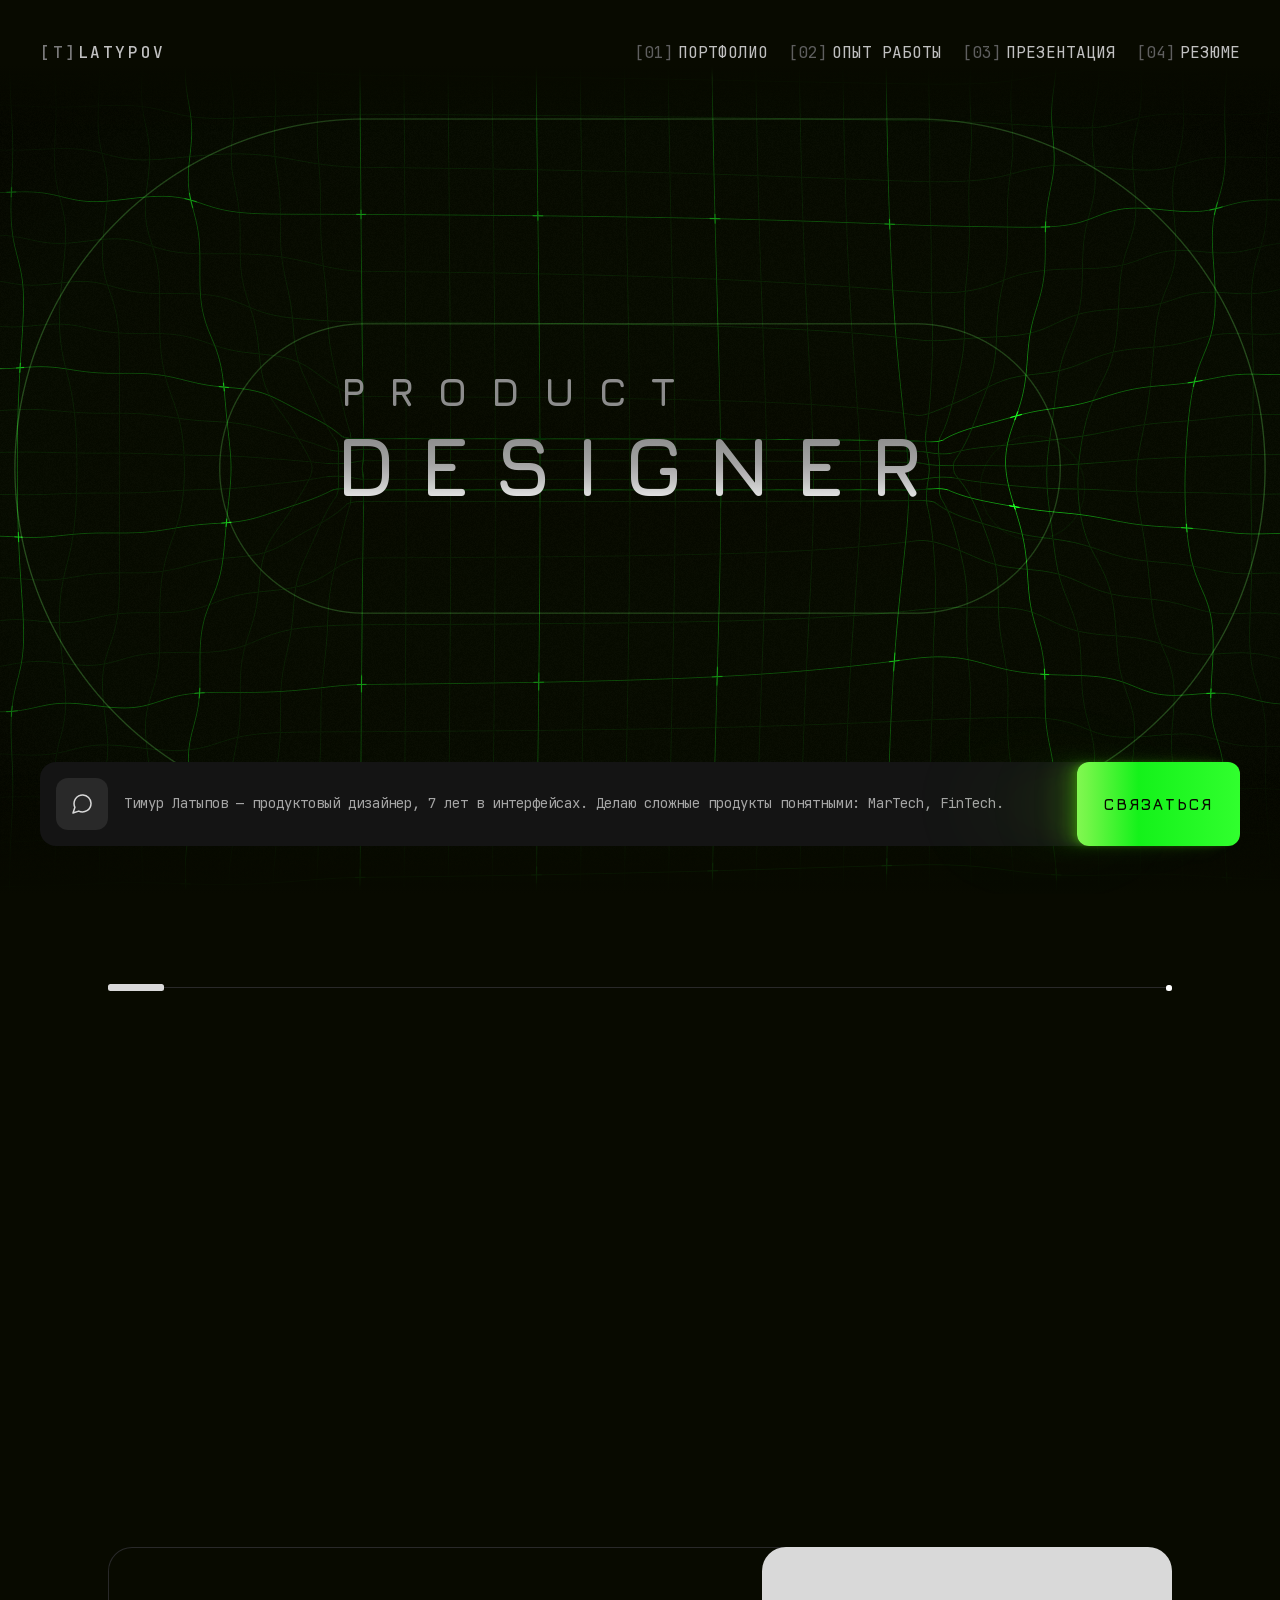
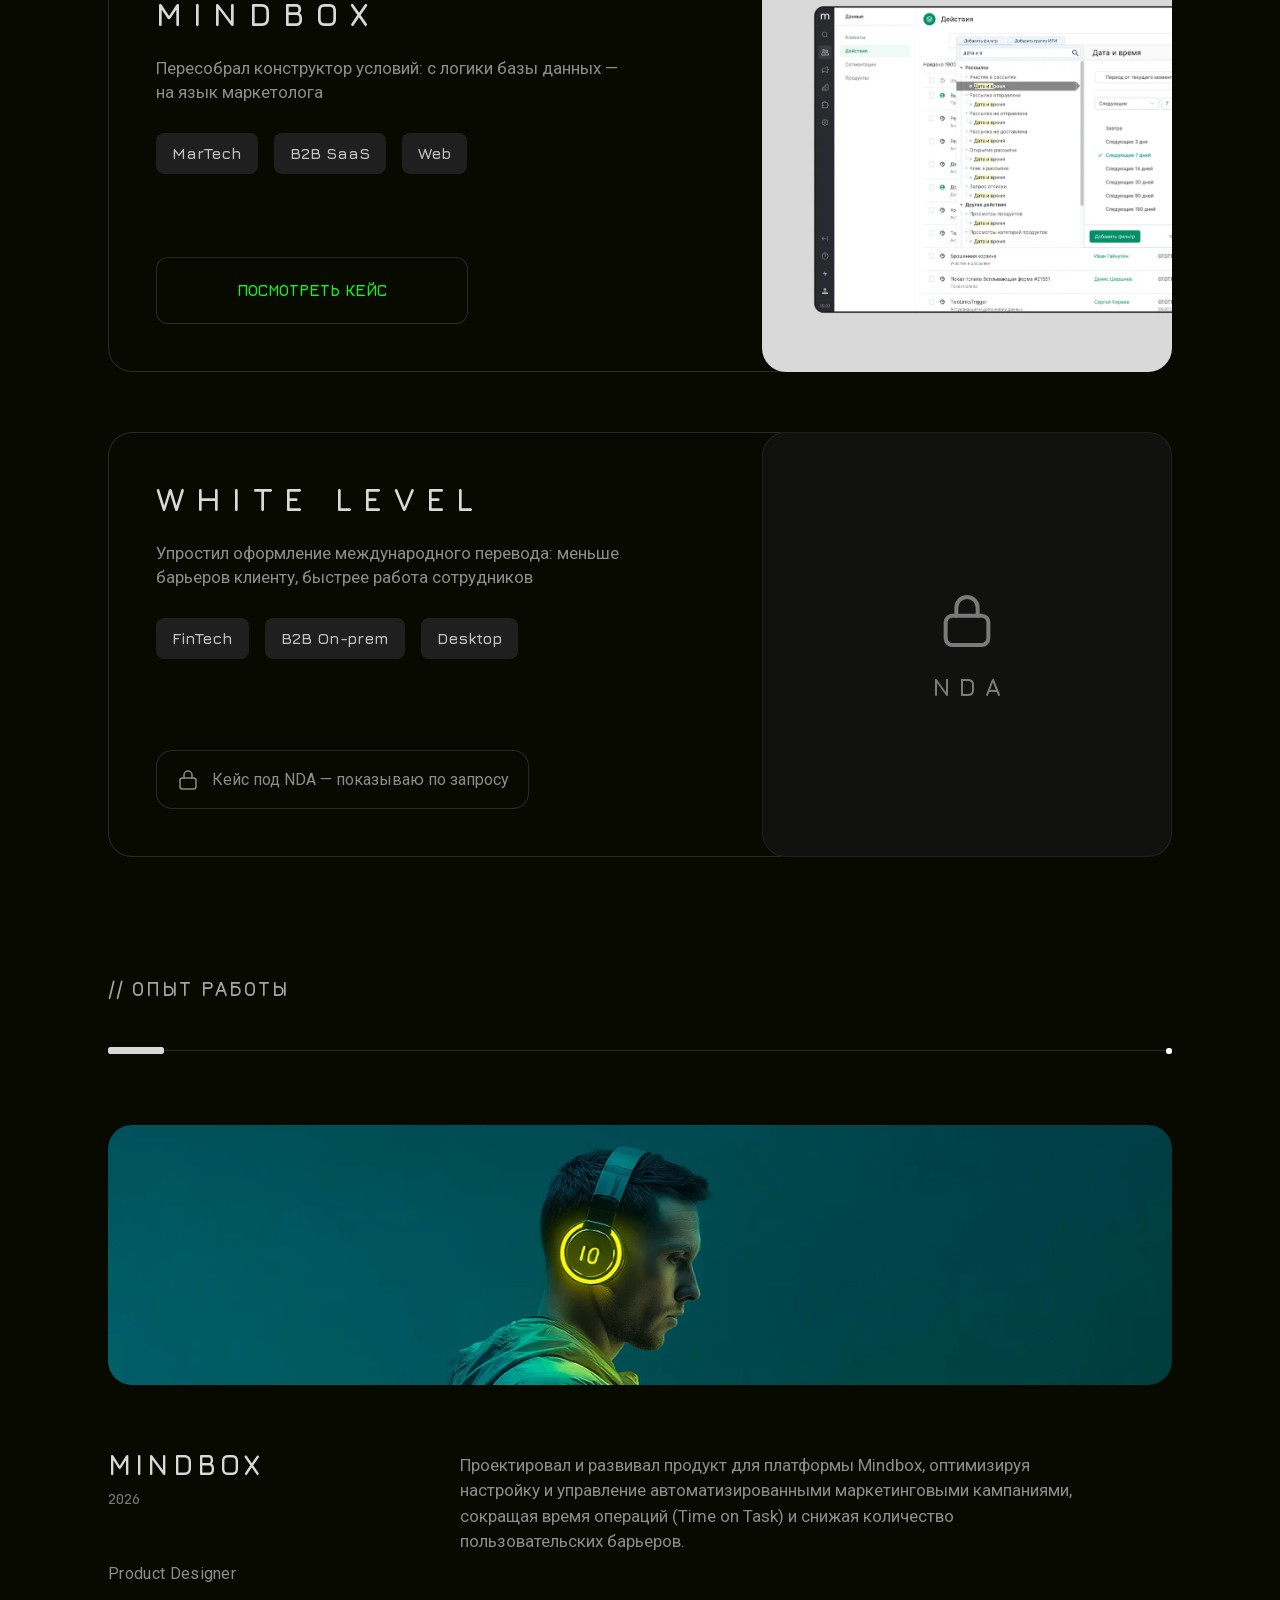
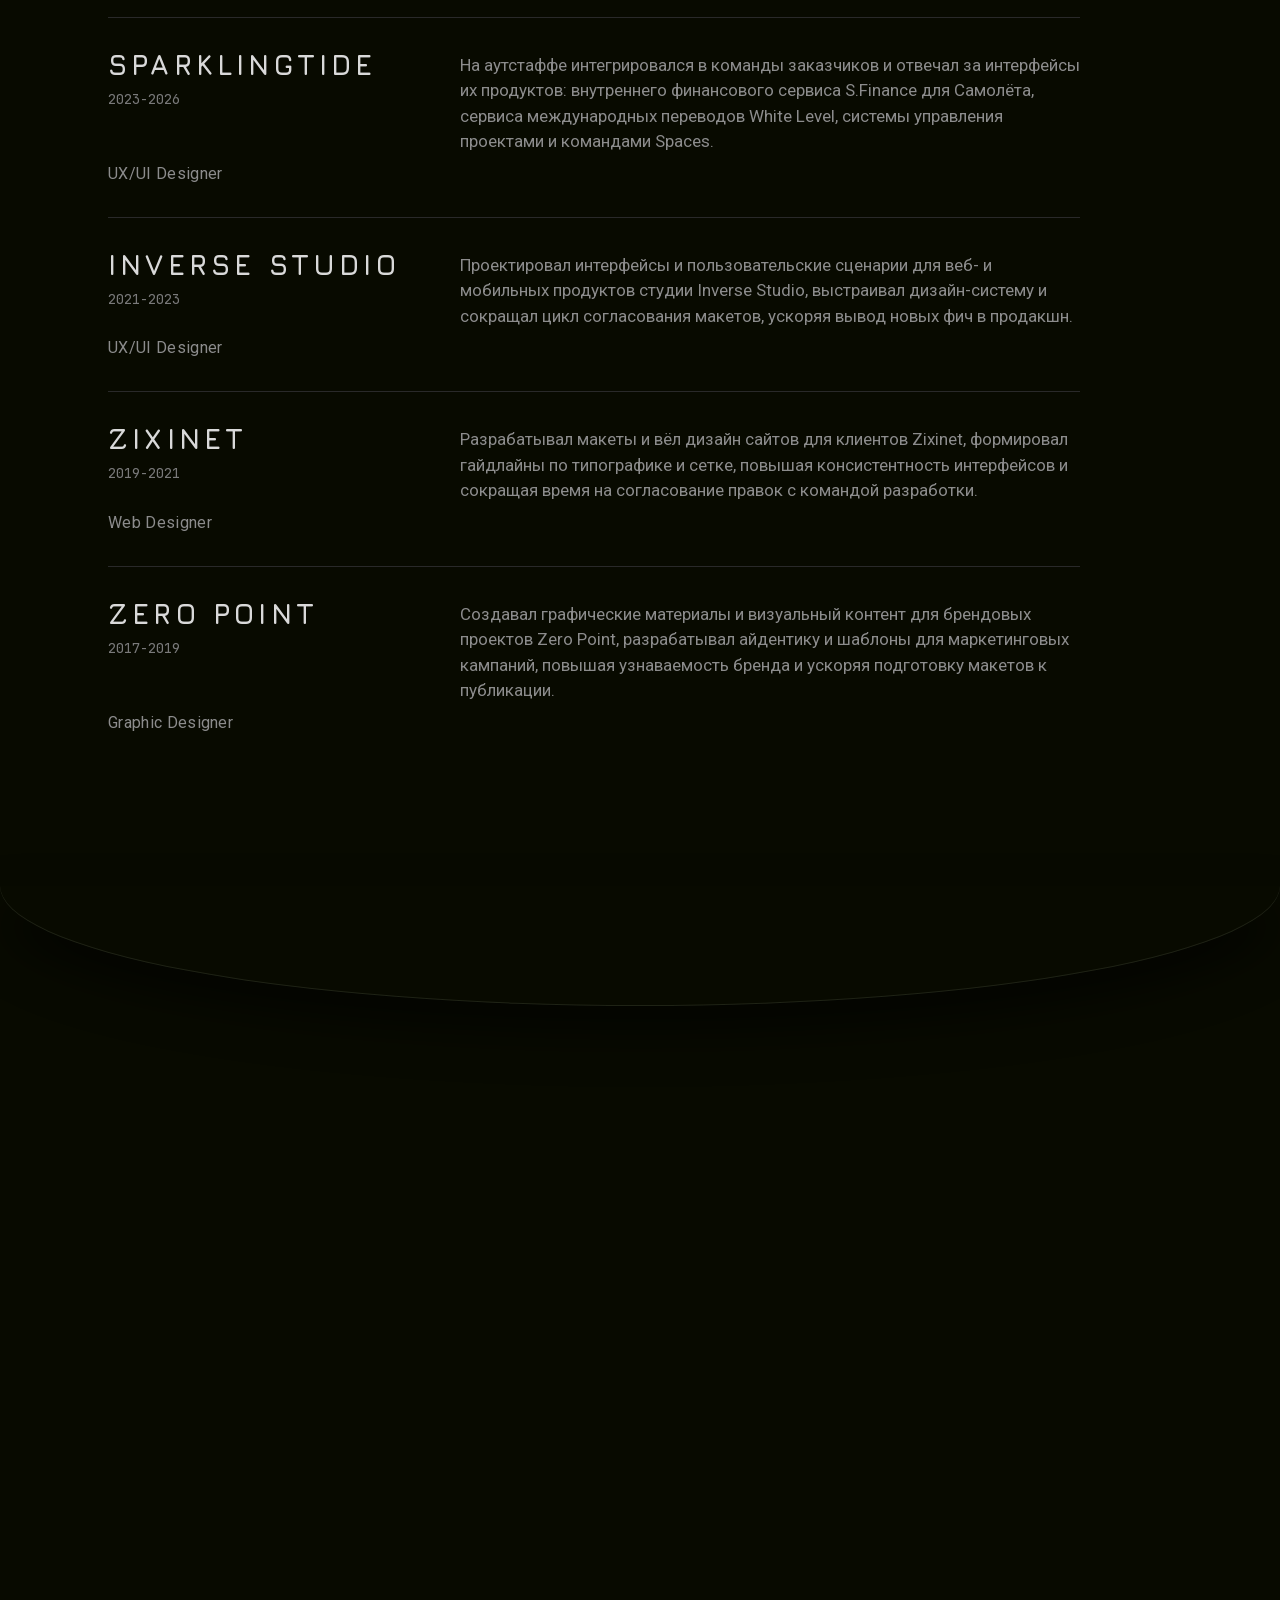
==== commit e907b608: "Сборка 939129a" ====
--- a/index.html
+++ b/index.html
@@ -1 +1 @@
-<!DOCTYPE html><html lang="ru" class="qPfcNa_variable j9Oj-a_variable WUm2lW_variable"><head><meta charSet="utf-8"/><meta name="viewport" content="width=device-width, initial-scale=1"/><link rel="preload" href="/_next/static/media/62d4b50592542c9f-s.p.1lnyw1zsxhp0r.woff2" as="font" crossorigin="" type="font/woff2"/><link rel="preload" href="/_next/static/media/70bc3e132a0a741e-s.p.3t6q91iet4nsy.woff2" as="font" crossorigin="" type="font/woff2"/><link rel="preload" href="/_next/static/media/9ee96739b121ce9a-s.p.3lmchp9-sez_h.woff2" as="font" crossorigin="" type="font/woff2"/><link rel="preload" href="/_next/static/media/a056574f751321d1-s.p.23xcc_-yg-u7i.woff2" as="font" crossorigin="" type="font/woff2"/><link rel="preload" href="/_next/static/media/cc545e633e20c56d-s.p.176arc174-8zp.woff2" as="font" crossorigin="" type="font/woff2"/><link rel="preload" href="/_next/static/media/ce62453a442c7f35-s.p.0a0h245ktd4x0.woff2" as="font" crossorigin="" type="font/woff2"/><link rel="stylesheet" href="/_next/static/chunks/2znrlzxe86i7e.css" data-precedence="next"/><link rel="stylesheet" href="/_next/static/chunks/35h67abo3sr4q.css" data-precedence="next"/><link rel="stylesheet" href="/_next/static/chunks/071o-h3ku3lpz.css" data-precedence="next"/><link rel="preload" as="script" fetchPriority="low" href="/_next/static/chunks/0om590q-tq0l9.js"/><script src="/_next/static/chunks/0s2cptn1mmf6r.js" async=""></script><script src="/_next/static/chunks/2gvu8dyrhibpa.js" async=""></script><script src="/_next/static/chunks/1_53dzdee2x1b.js" async=""></script><script src="/_next/static/chunks/turbopack-3-ry682tkyiqk.js" async=""></script><script src="/_next/static/chunks/1zr6zykyaj13q.js" async=""></script><script src="/_next/static/chunks/1ogkkub_23056.js" async=""></script><script src="/_next/static/chunks/2rniuuax9c7gc.js" async=""></script><script src="/_next/static/chunks/2vshvrh5quyvi.js" async=""></script><script src="/_next/static/chunks/15wrsu-i167c5.js" async=""></script><link rel="preload" href="/_next/static/chunks/1psab56w-ns5k.js" as="script" fetchPriority="low"/><title>Тимур Латыпов — Продуктовый дизайнер</title><meta name="description" content="Продуктовый дизайнер, 7 лет в интерфейсах. Делаю сложные продукты понятными: MarTech, FinTech."/><meta name="google-site-verification" content="XM56tkXGJuTj2uECBx9fz_101BUZbZKKqam38nk7uIU"/><meta property="og:title" content="Тимур Латыпов — Продуктовый дизайнер"/><meta property="og:description" content="Продуктовый дизайнер, 7 лет в интерфейсах. Делаю сложные продукты понятными: MarTech, FinTech."/><meta property="og:url" content="https://elt3a.github.io/"/><meta property="og:site_name" content="Тимур Латыпов"/><meta property="og:locale" content="ru_RU"/><meta property="og:image" content="https://elt3a.github.io/images/og-home.jpg"/><meta property="og:image:width" content="1200"/><meta property="og:image:height" content="630"/><meta property="og:image:alt" content="Тимур Латыпов — Продуктовый дизайнер"/><meta property="og:type" content="website"/><meta name="twitter:card" content="summary_large_image"/><meta name="twitter:title" content="Тимур Латыпов — Продуктовый дизайнер"/><meta name="twitter:description" content="Продуктовый дизайнер, 7 лет в интерфейсах. Делаю сложные продукты понятными: MarTech, FinTech."/><meta name="twitter:image" content="https://elt3a.github.io/images/og-home.jpg"/><link rel="icon" href="/favicon.ico?favicon.0-hgid6s3wfbt.ico" sizes="48x48" type="image/x-icon"/><link rel="icon" href="/icon.svg?icon.25tcx8s9c_ozl.svg" sizes="any" type="image/svg+xml"/><link rel="apple-touch-icon" href="/apple-icon.png?apple-icon.0iy4fts5v-m_c.png" sizes="180x180" type="image/png"/><meta name="next-size-adjust" content=""/><script src="/_next/static/chunks/0cz1d0mv5g_q7.js" noModule=""></script></head><body class="bg-[#080a00] text-[#d9d9d9] antialiased"><div hidden=""><!--$--><!--/$--></div><a href="#main-content" class="skip-link">Перейти к содержанию</a><header class="header-intro-reveal "><div class="header-wrapper flex items-center justify-between" style="font-size:1.6rem;font-family:var(--font-mono)"><a href="/" class="header-logo no-underline" style="color:#c1c1c1;letter-spacing:0.16em;font-weight:500;--n:0"><span class="logo-prefix"><span><span class="scramble-word"><span class="scramble-char" data-ch="["><span class="scramble-glyph">[</span></span><span class="scramble-char" data-ch="T"><span class="scramble-glyph">T</span></span><span class="scramble-char" data-ch="]"><span class="scramble-glyph">]</span></span></span></span></span><span><span class="scramble-word"><span class="scramble-char" data-ch="L"><span class="scramble-glyph">L</span></span><span class="scramble-char" data-ch="A"><span class="scramble-glyph">A</span></span><span class="scramble-char" data-ch="T"><span class="scramble-glyph">T</span></span><span class="scramble-char" data-ch="Y"><span class="scramble-glyph">Y</span></span><span class="scramble-char" data-ch="P"><span class="scramble-glyph">P</span></span><span class="scramble-char" data-ch="O"><span class="scramble-glyph">O</span></span><span class="scramble-char" data-ch="V"><span class="scramble-glyph">V</span></span></span></span></a><nav class="header-nav-desktop"><ul class="flex list-none" style="gap:2rem"><li style="--n:1"><a href="/#portfolio" class="nav-link no-underline" style="color:#c1c1c1"><span class="nav-link-prefix" style="margin-right:0.4rem"><span><span class="scramble-word"><span class="scramble-char" data-ch="["><span class="scramble-glyph">[</span></span><span class="scramble-char" data-ch="0"><span class="scramble-glyph">0</span></span><span class="scramble-char" data-ch="1"><span class="scramble-glyph">1</span></span><span class="scramble-char" data-ch="]"><span class="scramble-glyph">]</span></span></span></span></span><span><span class="scramble-word"><span class="scramble-char" data-ch="П"><span class="scramble-glyph">П</span></span><span class="scramble-char" data-ch="О"><span class="scramble-glyph">О</span></span><span class="scramble-char" data-ch="Р"><span class="scramble-glyph">Р</span></span><span class="scramble-char" data-ch="Т"><span class="scramble-glyph">Т</span></span><span class="scramble-char" data-ch="Ф"><span class="scramble-glyph">Ф</span></span><span class="scramble-char" data-ch="О"><span class="scramble-glyph">О</span></span><span class="scramble-char" data-ch="Л"><span class="scramble-glyph">Л</span></span><span class="scramble-char" data-ch="И"><span class="scramble-glyph">И</span></span><span class="scramble-char" data-ch="О"><span class="scramble-glyph">О</span></span></span></span></a></li><li style="--n:2"><a href="/#experience" class="nav-link no-underline" style="color:#c1c1c1"><span class="nav-link-prefix" style="margin-right:0.4rem"><span><span class="scramble-word"><span class="scramble-char" data-ch="["><span class="scramble-glyph">[</span></span><span class="scramble-char" data-ch="0"><span class="scramble-glyph">0</span></span><span class="scramble-char" data-ch="2"><span class="scramble-glyph">2</span></span><span class="scramble-char" data-ch="]"><span class="scramble-glyph">]</span></span></span></span></span><span><span class="scramble-word"><span class="scramble-char" data-ch="О"><span class="scramble-glyph">О</span></span><span class="scramble-char" data-ch="П"><span class="scramble-glyph">П</span></span><span class="scramble-char" data-ch="Ы"><span class="scramble-glyph">Ы</span></span><span class="scramble-char" data-ch="Т"><span class="scramble-glyph">Т</span></span></span><span><span class="scramble-char" data-ch=" "><span class="scramble-glyph"> </span></span></span><span class="scramble-word"><span class="scramble-char" data-ch="Р"><span class="scramble-glyph">Р</span></span><span class="scramble-char" data-ch="А"><span class="scramble-glyph">А</span></span><span class="scramble-char" data-ch="Б"><span class="scramble-glyph">Б</span></span><span class="scramble-char" data-ch="О"><span class="scramble-glyph">О</span></span><span class="scramble-char" data-ch="Т"><span class="scramble-glyph">Т</span></span><span class="scramble-char" data-ch="Ы"><span class="scramble-glyph">Ы</span></span></span></span></a></li><li style="--n:3"><a href="https://www.figma.com/deck/98ncT2J0s3o7syvEVkgiqJ/Timur-Latypov-Presentation--for-site-?node-id=1-12457&amp;viewport=-21571%2C-125%2C0.62&amp;t=oJaNCkr0ap21IDfF-1&amp;scaling=min-zoom&amp;content-scaling=fixed&amp;page-id=0%3A1" target="_blank" rel="noopener noreferrer" class="nav-link no-underline" style="color:#c1c1c1"><span class="nav-link-prefix" style="margin-right:0.4rem"><span><span class="scramble-word"><span class="scramble-char" data-ch="["><span class="scramble-glyph">[</span></span><span class="scramble-char" data-ch="0"><span class="scramble-glyph">0</span></span><span class="scramble-char" data-ch="3"><span class="scramble-glyph">3</span></span><span class="scramble-char" data-ch="]"><span class="scramble-glyph">]</span></span></span></span></span><span><span class="scramble-word"><span class="scramble-char" data-ch="П"><span class="scramble-glyph">П</span></span><span class="scramble-char" data-ch="Р"><span class="scramble-glyph">Р</span></span><span class="scramble-char" data-ch="Е"><span class="scramble-glyph">Е</span></span><span class="scramble-char" data-ch="З"><span class="scramble-glyph">З</span></span><span class="scramble-char" data-ch="Е"><span class="scramble-glyph">Е</span></span><span class="scramble-char" data-ch="Н"><span class="scramble-glyph">Н</span></span><span class="scramble-char" data-ch="Т"><span class="scramble-glyph">Т</span></span><span class="scramble-char" data-ch="А"><span class="scramble-glyph">А</span></span><span class="scramble-char" data-ch="Ц"><span class="scramble-glyph">Ц</span></span><span class="scramble-char" data-ch="И"><span class="scramble-glyph">И</span></span><span class="scramble-char" data-ch="Я"><span class="scramble-glyph">Я</span></span></span></span></a></li><li style="--n:4"><a href="/#resume" class="nav-link no-underline" style="color:#c1c1c1"><span class="nav-link-prefix" style="margin-right:0.4rem"><span><span class="scramble-word"><span class="scramble-char" data-ch="["><span class="scramble-glyph">[</span></span><span class="scramble-char" data-ch="0"><span class="scramble-glyph">0</span></span><span class="scramble-char" data-ch="4"><span class="scramble-glyph">4</span></span><span class="scramble-char" data-ch="]"><span class="scramble-glyph">]</span></span></span></span></span><span><span class="scramble-word"><span class="scramble-char" data-ch="Р"><span class="scramble-glyph">Р</span></span><span class="scramble-char" data-ch="Е"><span class="scramble-glyph">Е</span></span><span class="scramble-char" data-ch="З"><span class="scramble-glyph">З</span></span><span class="scramble-char" data-ch="Ю"><span class="scramble-glyph">Ю</span></span><span class="scramble-char" data-ch="М"><span class="scramble-glyph">М</span></span><span class="scramble-char" data-ch="Е"><span class="scramble-glyph">Е</span></span></span></span></a></li></ul></nav><button class="burger-menu bg-transparent border-0 cursor-pointer" style="gap:7px" aria-label="Открыть меню" aria-expanded="false"><span class="block bg-[#c1c1c1] rounded-[12px]" style="width:4.4rem;height:2px;transform:none;transition:transform 0.2s ease"></span><span class="block bg-[#c1c1c1] rounded-[12px]" style="width:4.4rem;height:2px;transform:none;transition:transform 0.2s ease"></span></button></div><nav class="nav-mobile "><a href="/#portfolio"><span>[01]</span>ПОРТФОЛИО</a><a href="/#experience"><span>[02]</span>ОПЫТ РАБОТЫ</a><a href="https://www.figma.com/deck/98ncT2J0s3o7syvEVkgiqJ/Timur-Latypov-Presentation--for-site-?node-id=1-12457&amp;viewport=-21571%2C-125%2C0.62&amp;t=oJaNCkr0ap21IDfF-1&amp;scaling=min-zoom&amp;content-scaling=fixed&amp;page-id=0%3A1" target="_blank" rel="noopener noreferrer"><span>[03]</span>ПРЕЗЕНТАЦИЯ</a><a href="/#resume"><span>[04]</span>РЕЗЮМЕ</a></nav></header><div class="page-transition-wrapper"><script>(function(){try{history.scrollRestoration='manual';var n=performance.getEntriesByType('navigation')[0];if(location.hash&&n&&n.type!=='navigate')history.replaceState(history.state,'',location.pathname+location.search);if(!location.hash)scrollTo(0,0)}catch(e){}})()</script><main id="main-content"><section data-reveal-skip="true" data-menu-order="before" data-menu-fx="glitch" class="hero-section relative flex justify-center items-center overflow-hidden" style="min-height:calc(100vh / var(--page-zoom, 1) - 8rem);content-visibility:auto"><div class="hero-wrapper" style="max-width:192rem;margin:0 auto"><div class="hero-preloader" data-on="true" data-variant="titles" data-playing="true" aria-hidden="true"><div class="hero-pre hero-pre--titles"><div class="hero-pre-titles"><p class="hero-pre-titles__name"><span style="--d:0.1s">T</span><span style="--d:0.27s">I</span><span style="--d:0.04s">M</span><span style="--d:0.35s">U</span><span style="--d:0.17s">R</span><span style="--d:0s"> </span><span style="--d:0.21s">L</span><span style="--d:0.02s">A</span><span style="--d:0.31s">T</span><span style="--d:0.12s">Y</span><span style="--d:0.39s">P</span><span style="--d:0.08s">O</span><span style="--d:0.25s">V</span></p><p class="hero-pre-titles__cap">Портфолио</p></div></div></div><div class="hero-anchor hero-intro-reveal relative flex items-center" style="gap:1.8rem"><div class="hero-cta-bar"><div class="hero-icon hidden items-center justify-center flex-shrink-0 bg-[#292929]" style="width:5.2rem;height:5.2rem;border-radius:calc(1.2 * var(--u))"><svg width="24" height="24" viewBox="0 0 24 24" fill="none"><path d="M21 11.5C21.0034 12.8199 20.6951 14.1219 20.1 15.3C19.3944 16.7118 18.3098 17.8992 16.9674 18.7293C15.6251 19.5594 14.0782 19.9994 12.5 20C11.1801 20.0035 9.87812 19.6951 8.7 19.1L3 21L4.9 15.3C4.30493 14.1219 3.99656 12.8199 4 11.5C4.00061 9.92179 4.44061 8.37488 5.27072 7.03258C6.10083 5.69028 7.28825 4.6056 8.7 3.90003C9.87812 3.30496 11.1801 2.99659 12.5 3.00003H13C15.0843 3.11502 17.053 3.99479 18.5291 5.47089C20.0052 6.94699 20.885 8.91568 21 11V11.5Z" stroke="#D9D9D9" stroke-width="1.5" stroke-linecap="round" stroke-linejoin="round"></path></svg></div><p class="hero-cta-desc hidden m-0 font-normal" style="font-family:var(--font-mono);color:#a5a5a5">Тимур Латыпов — продуктовый дизайнер, 7 лет в интерфейсах. Делаю сложные продукты понятными: MarTech, FinTech.</p><div class="hero-card-desktop hero-card-wrapper" style="position:relative;top:0.6rem"><a href="https://t.me/Latypov_Timur" target="_blank" rel="noopener noreferrer" data-bg-body="true" class="hero-card-glow relative flex flex-col flex-shrink-0 no-underline" style="width:15rem;height:16.5rem;background:linear-gradient(180deg,#38FF63 0%,#05FF3B 7.14%,#18EE11 53.13%,#EFFF95 88.02%,#EFFF95 95.2%,#ECFFC8 100%);box-shadow:0px 140px 88px rgba(94,239,19,0.06),0px 55px 46px rgba(94,239,19,0.12),0px 26px 22px rgba(94,239,19,0.14),0px 13px 11px rgba(94,239,19,0.12),0px 6px 6px rgba(94,239,19,0.11),0px 4px 4px rgba(94,239,19,0.08),0px 2px 2px rgba(94,239,19,0.06),0px 5px 22px rgba(94,239,19,0.11);border-radius:calc(0.8 * var(--u)) calc(3.6 * var(--u)) calc(3.6 * var(--u)) calc(0.8 * var(--u))"><span class="hero-card-sheen" aria-hidden="true"></span><span class="inline-flex items-center font-bold text-[#080A00]" style="font-family:var(--font-jura);font-size:1.2rem;line-height:1.4rem;height:1.4rem;gap:0.6rem;margin-left:1.6rem;margin-top:2.4rem"><span class="hero-status-dot relative inline-block rounded-full border border-[#080A00]" style="width:0.6rem;height:0.6rem;background:#A6FFA0;flex-shrink:0"></span>В сети</span><p class="font-bold text-[#080A00] m-0" style="font-family:var(--font-jura);font-size:2rem;line-height:2.4rem;height:4.8rem;width:10.8rem;margin-left:1.6rem;margin-top:0.8rem"><span><span class="scramble-word"><span class="scramble-char" data-ch="Т"><span class="scramble-glyph">Т</span></span><span class="scramble-char" data-ch="и"><span class="scramble-glyph">и</span></span><span class="scramble-char" data-ch="м"><span class="scramble-glyph">м</span></span><span class="scramble-char" data-ch="у"><span class="scramble-glyph">у</span></span><span class="scramble-char" data-ch="р"><span class="scramble-glyph">р</span></span></span><span><span class="scramble-char" data-ch=" "><span class="scramble-glyph"> </span></span></span><span class="scramble-word"><span class="scramble-char" data-ch="Л"><span class="scramble-glyph">Л</span></span><span class="scramble-char" data-ch="а"><span class="scramble-glyph">а</span></span><span class="scramble-char" data-ch="т"><span class="scramble-glyph">т</span></span><span class="scramble-char" data-ch="ы"><span class="scramble-glyph">ы</span></span><span class="scramble-char" data-ch="п"><span class="scramble-glyph">п</span></span><span class="scramble-char" data-ch="о"><span class="scramble-glyph">о</span></span><span class="scramble-char" data-ch="в"><span class="scramble-glyph">в</span></span></span></span></p><span data-hover="glitch-proto" class="hero-card-btn flex items-center justify-center text-[#CDFFB3]" style="font-family:var(--font-jura);font-weight:600;font-size:1.6rem;line-height:1.9rem;width:13.8rem;height:4.3rem;border-radius:calc(0.8 * var(--u)) calc(0.8 * var(--u)) calc(3 * var(--u)) calc(0.8 * var(--u));margin-top:2.2rem;margin-left:0.6rem"><span class="hero-card-btn__label"><span class="hero-card-btn__main">Телеграм</span><span class="hero-card-btn__alt" aria-hidden="true">Написать ↗</span></span><svg class="hero-card-btn__arrow" viewBox="0 0 24 24" fill="none" aria-hidden="true"><path d="M7 17L17 7M9 7h8v8" stroke="currentColor" stroke-width="2" stroke-linecap="round" stroke-linejoin="round"></path></svg><span class="hero-card-btn__proto" aria-hidden="true"><svg class="hero-card-btn__noodle" viewBox="0 0 138 64"><path class="hero-card-btn__noodle-line" d="M69 1 C69 30 99 26 99 54" pathLength="100"></path><path class="hero-card-btn__noodle-head" d="M94 51 L99 58 L104 51"></path><circle cx="69" cy="1" r="3.5"></circle></svg><span class="hero-card-btn__frame"><span class="hero-card-btn__frame-name">Telegram</span>t.me/Latypov_Timur</span></span></span></a><span class="card-glitch" data-on="false" aria-hidden="true"><span class="card-glitch__cut"></span><span class="card-glitch__slice"></span><span class="card-glitch__pale"></span></span></div><div class="hero-card-mobile hidden"><a href="https://t.me/Latypov_Timur" target="_blank" rel="noopener noreferrer" class="hero-card-mobile-btn flex items-center justify-center font-bold uppercase no-underline cursor-pointer text-[#080A00]" style="font-family:var(--font-jura);font-size:1.6rem;line-height:1.9rem;letter-spacing:0.12em;width:16.3rem;height:8.4rem;background:linear-gradient(270deg,#31FF2E 0%,#14F21A 62.16%,#74F649 94.21%,#EEFE94 146.63%);box-shadow:-110px 0px 88.8679px rgba(94,239,19,0.04),-54px 0px 46.9023px rgba(94,239,19,0.04),-24px 0px 21.3192px rgba(94,239,19,0.1),-12px 0px 10.6596px rgba(94,239,19,0.12),-6px 0px 6.39577px rgba(94,239,19,0.11),-4px 0px 4.26384px rgba(94,239,19,0.08),-2px 0px 2.13192px rgba(94,239,19,0.06);border-radius:calc(1.2 * var(--u))">Связаться</a></div></div><div class="container-mobile flex flex-col items-start"><h1 data-intro="chroma" data-idle="glitch" data-bg-anchor="true" data-bg-text="true" class="hero-title relative z-[1] m-0" style="font-family:var(--font-jura);font-weight:700;font-size:23rem;line-height:27.2rem;letter-spacing:0.01em;text-transform:uppercase;background:linear-gradient(0deg,#E0E0E0 18.18%,#BEBEBE 34.8%,#A4A4A4 50.75%,#949494 69.89%,#8F8F8F 75.9%);-webkit-background-clip:text;-webkit-text-fill-color:transparent;background-clip:text"><span class="hero-ghost hidden">D</span>ESIGNER<span class="hero-fx" data-variant="glitch" aria-hidden="true"><span class="hero-fx-word"><span class="hero-fx-word__l" style="--i:0"><span class="hero-fx-word__c"><span class="hero-fx-word__b" data-ch="E"><span class="hero-fx-word__g">E</span></span></span></span><span class="hero-fx-word__l" style="--i:1"><span class="hero-fx-word__c"><span class="hero-fx-word__b" data-ch="S"><span class="hero-fx-word__g">S</span></span></span></span><span class="hero-fx-word__l" style="--i:2"><span class="hero-fx-word__c"><span class="hero-fx-word__b" data-ch="I"><span class="hero-fx-word__g">I</span></span></span></span><span class="hero-fx-word__l" style="--i:3"><span class="hero-fx-word__c"><span class="hero-fx-word__b" data-ch="G"><span class="hero-fx-word__g">G</span></span></span></span><span class="hero-fx-word__l" style="--i:4"><span class="hero-fx-word__c"><span class="hero-fx-word__b" data-ch="N"><span class="hero-fx-word__g">N</span></span></span></span><span class="hero-fx-word__l" style="--i:5"><span class="hero-fx-word__c"><span class="hero-fx-word__b" data-ch="E"><span class="hero-fx-word__g">E</span></span></span></span><span class="hero-fx-word__l" style="--i:6"><span class="hero-fx-word__c"><span class="hero-fx-word__b" data-ch="R"><span class="hero-fx-word__g">R</span></span></span></span></span><span class="hero-fx-glitch" data-on="false"><span class="hero-fx-glitch__cut"><span class="hero-fx-glitch__ch" style="--i:0">E</span><span class="hero-fx-glitch__ch" style="--i:1">S</span><span class="hero-fx-glitch__ch" style="--i:2">I</span><span class="hero-fx-glitch__ch" style="--i:3">G</span><span class="hero-fx-glitch__ch" style="--i:4">N</span><span class="hero-fx-glitch__ch" style="--i:5">E</span><span class="hero-fx-glitch__ch" style="--i:6">R</span></span><span class="hero-fx-glitch__a"><span class="hero-fx-glitch__ch" style="--i:0">E</span><span class="hero-fx-glitch__ch" style="--i:1">S</span><span class="hero-fx-glitch__ch" style="--i:2">I</span><span class="hero-fx-glitch__ch" style="--i:3">G</span><span class="hero-fx-glitch__ch" style="--i:4">N</span><span class="hero-fx-glitch__ch" style="--i:5">E</span><span class="hero-fx-glitch__ch" style="--i:6">R</span></span><span class="hero-fx-glitch__b"><span class="hero-fx-glitch__ch" style="--i:0">E</span><span class="hero-fx-glitch__ch" style="--i:1">S</span><span class="hero-fx-glitch__ch" style="--i:2">I</span><span class="hero-fx-glitch__ch" style="--i:3">G</span><span class="hero-fx-glitch__ch" style="--i:4">N</span><span class="hero-fx-glitch__ch" style="--i:5">E</span><span class="hero-fx-glitch__ch" style="--i:6">R</span></span></span></span></h1><div class="hero-overlay absolute" style="left:0;top:0"><span data-bg-text="true" class="hero-label absolute font-bold uppercase" style="font-family:var(--font-jura);font-size:6rem;line-height:7.1rem;letter-spacing:0.45em;color:#8c8c8c;left:-0.4rem;top:-3.6rem">PRODUCT</span><ul data-hero-calm="true" data-bg-text="true" class="hero-experience absolute m-0 p-0 list-none" style="left:49.3rem;top:-2.3rem;width:15.4rem;white-space:nowrap"><li class="uppercase" style="font-family:var(--font-mono);font-weight:400;letter-spacing:-0.02em;font-size:1.6rem;line-height:1;color:#8c8c8c">EX</li><li class="uppercase" style="font-family:var(--font-mono);font-weight:400;letter-spacing:-0.02em;font-size:1.6rem;line-height:1;color:#8c8c8c">UX/UI DESIGNER</li><li class="uppercase" style="font-family:var(--font-mono);font-weight:400;letter-spacing:-0.02em;font-size:1.6rem;line-height:1;color:#8c8c8c">GRAPHIC DESIGNER</li></ul></div></div></div></div><div class="hero-description hero-description--hidden absolute box-border flex items-center" style="right:4rem;bottom:4rem;width:70.3rem;height:8.4rem;gap:1.6rem;padding:1.6rem 1.6rem 1.6rem 2rem;border:1px solid #1f1f1f;border-radius:calc(1.6 * var(--u))"><h2 class="hero-description-text m-0 font-normal flex-1 min-w-0" style="font-family:var(--font-mono);font-size:1.6rem;line-height:1.3;color:#a5a5a5">Тимур Латыпов — продуктовый дизайнер, 7 лет в интерфейсах. Делаю сложные продукты понятными: MarTech, FinTech.</h2><img alt="Тимур Латыпов" loading="lazy" width="52" height="52" decoding="async" data-nimg="1" class="flex-shrink-0" style="color:transparent;width:5.2rem;height:5.2rem;border-radius:calc(1.2 * var(--u))" src="/images/avatar.png"/><span class="plaque-glitch" data-on="false" aria-hidden="true"><span class="plaque-glitch__cut"></span><span class="plaque-glitch__slice"></span><span class="plaque-glitch__pale"></span></span></div></section><section id="portfolio" class="portfolio-section" style="margin-bottom:14rem"><div class="wrapper"><div class="section-heading" style="margin-bottom:9rem;margin-top:2rem"><div class="section-heading-row flex items-baseline justify-between" style="gap:2.4rem;margin-bottom:4.4rem"><h3 class="section-heading-title font-bold uppercase" style="font-family:var(--font-jura);font-size:2rem;line-height:2.4rem;letter-spacing:0.1em;color:#a5a5a5">// ПОРТФОЛИО</h3></div><div class="section-heading-divider flex items-center" aria-hidden="true"><span class="flex-shrink-0 rounded-sm bg-[#d9d9d9]" style="width:5.6rem;height:0.7rem"></span><div class="_1CUDPa_line"><span class="_1CUDPa_signal"></span></div><span class="flex-shrink-0 rounded-sm bg-white" style="width:0.6rem;height:0.6rem"></span></div></div><div class="portfolio-list flex flex-col" style="gap:8rem"><a data-reveal="true" class="portfolio-item portfolio-item--case no-underline flex items-start" style="height:61.4rem;border-radius:calc(2.4 * var(--u));box-shadow:none;overflow:visible" href="/cases/citilink/"><div class="card-fabric" aria-hidden="true"><canvas class="card-fabric__canvas"></canvas></div><div class="portfolio-item-info flex flex-col justify-between h-full flex-1" style="padding:6.4rem"><div><h4 class="portfolio-item-title relative font-bold uppercase text-[#d9d9d9]" style="font-family:var(--font-jura);font-size:3.2rem;line-height:3.8rem;letter-spacing:0.35em;margin-bottom:2.4rem">CITILINK<span class="project-glitch project-glitch--title" data-on="false" aria-hidden="true"><span class="project-glitch__cut" data-text="CITILINK"></span><span class="project-glitch__a" data-text="CITILINK"></span><span class="project-glitch__b" data-text="CITILINK"></span></span></h4><p class="portfolio-item-description font-normal text-[#8c8c8c]" style="font-family:var(--font-roboto);font-size:1.7rem;line-height:140%;max-width:48.3rem;margin-bottom:2.8rem">Встроил в каталог подбор по задачам и ИИ-ассистента: он объясняет, подойдёт ли ноутбук под задачи покупателя и надолго ли его хватит</p><ul class="tags-list flex flex-wrap" style="gap:1.6rem"><li class="tags-list-item font-bold bg-[#1f1f1f] text-[#c1c1c1]" style="font-family:var(--font-jura);font-size:1.6rem;line-height:110%;padding:1.2rem 1.6rem;border-radius:calc(0.8 * var(--u))">E-com</li><li class="tags-list-item font-bold bg-[#1f1f1f] text-[#c1c1c1]" style="font-family:var(--font-jura);font-size:1.6rem;line-height:110%;padding:1.2rem 1.6rem;border-radius:calc(0.8 * var(--u))">AI</li><li class="tags-list-item font-bold bg-[#1f1f1f] text-[#c1c1c1]" style="font-family:var(--font-jura);font-size:1.6rem;line-height:110%;padding:1.2rem 1.6rem;border-radius:calc(0.8 * var(--u))">Web</li></ul></div><div><div class="portfolio-btn-desktop"><span data-accent="" class="btn-round relative rounded-full inline-flex flex-shrink-0" style="width:6.8rem;height:6.8rem"><span class="btn-round-face absolute inset-0 rounded-full flex items-center justify-center bg-[#12F21C]"><svg class="btn-round-arrow" style="width:2.4rem;height:2.4rem" xmlns="http://www.w3.org/2000/svg" viewBox="0 0 24 24" fill="none"><path d="M5 12H19" stroke="#080A00" stroke-width="2" stroke-linecap="round" stroke-linejoin="round"></path><path d="M12 5L19 12L12 19" stroke="#080A00" stroke-width="2" stroke-linecap="round" stroke-linejoin="round"></path></svg></span></span></div><span class="portfolio-btn-mobile hidden items-center justify-center font-bold uppercase text-[#12F21C]" style="font-family:var(--font-jura);font-size:1.6rem;line-height:1.9rem;width:31.2rem;padding:2.4rem;box-shadow:inset 0 0 0 1px rgba(41,41,41,1);border-radius:calc(1.2 * var(--u))">Посмотреть кейс</span></div></div><div data-reveal-zoom="true" data-reveal-clipped="" class="portfolio-item-preview overflow-hidden flex items-center justify-center flex-shrink-0 relative" style="width:61.4rem;height:61.4rem;border-radius:calc(2.4 * var(--u))"><img alt="CITILINK" loading="lazy" decoding="async" data-nimg="fill" class="portfolio-item-img portfolio-item-img-desktop object-cover" style="position:absolute;height:100%;width:100%;left:0;top:0;right:0;bottom:0;color:transparent" src="/images/cases/citilink/cover-preview-v2.png"/><img alt="CITILINK" loading="lazy" decoding="async" data-nimg="fill" class="portfolio-item-img portfolio-item-img-mobile object-cover" style="position:absolute;height:100%;width:100%;left:0;top:0;right:0;bottom:0;color:transparent" src="/images/cases/citilink/cover2.png"/><span class="project-glitch project-glitch--shot" data-on="false" aria-hidden="true"><span class="project-glitch__cut"></span><span class="project-glitch__slice"></span><span class="project-glitch__pale"></span></span></div></a><a data-reveal="true" class="portfolio-item portfolio-item--case no-underline flex items-start" style="height:61.4rem;border-radius:calc(2.4 * var(--u));box-shadow:none;overflow:visible" href="/cases/mindbox/"><div class="card-fabric" aria-hidden="true"><canvas class="card-fabric__canvas"></canvas></div><div class="portfolio-item-info flex flex-col justify-between h-full flex-1" style="padding:6.4rem"><div><h4 class="portfolio-item-title relative font-bold uppercase text-[#d9d9d9]" style="font-family:var(--font-jura);font-size:3.2rem;line-height:3.8rem;letter-spacing:0.35em;margin-bottom:2.4rem">MINDBOX<span class="project-glitch project-glitch--title" data-on="false" aria-hidden="true"><span class="project-glitch__cut" data-text="MINDBOX"></span><span class="project-glitch__a" data-text="MINDBOX"></span><span class="project-glitch__b" data-text="MINDBOX"></span></span></h4><p class="portfolio-item-description font-normal text-[#8c8c8c]" style="font-family:var(--font-roboto);font-size:1.7rem;line-height:140%;max-width:48.3rem;margin-bottom:2.8rem">Пересобрал конструктор условий: с логики базы данных — на язык маркетолога</p><ul class="tags-list flex flex-wrap" style="gap:1.6rem"><li class="tags-list-item font-bold bg-[#1f1f1f] text-[#c1c1c1]" style="font-family:var(--font-jura);font-size:1.6rem;line-height:110%;padding:1.2rem 1.6rem;border-radius:calc(0.8 * var(--u))">MarTech</li><li class="tags-list-item font-bold bg-[#1f1f1f] text-[#c1c1c1]" style="font-family:var(--font-jura);font-size:1.6rem;line-height:110%;padding:1.2rem 1.6rem;border-radius:calc(0.8 * var(--u))">B2B SaaS</li><li class="tags-list-item font-bold bg-[#1f1f1f] text-[#c1c1c1]" style="font-family:var(--font-jura);font-size:1.6rem;line-height:110%;padding:1.2rem 1.6rem;border-radius:calc(0.8 * var(--u))">Web</li></ul></div><div><div class="portfolio-btn-desktop"><span data-accent="" class="btn-round relative rounded-full inline-flex flex-shrink-0" style="width:6.8rem;height:6.8rem"><span class="btn-round-face absolute inset-0 rounded-full flex items-center justify-center bg-[#12F21C]"><svg class="btn-round-arrow" style="width:2.4rem;height:2.4rem" xmlns="http://www.w3.org/2000/svg" viewBox="0 0 24 24" fill="none"><path d="M5 12H19" stroke="#080A00" stroke-width="2" stroke-linecap="round" stroke-linejoin="round"></path><path d="M12 5L19 12L12 19" stroke="#080A00" stroke-width="2" stroke-linecap="round" stroke-linejoin="round"></path></svg></span></span></div><span class="portfolio-btn-mobile hidden items-center justify-center font-bold uppercase text-[#12F21C]" style="font-family:var(--font-jura);font-size:1.6rem;line-height:1.9rem;width:31.2rem;padding:2.4rem;box-shadow:inset 0 0 0 1px rgba(41,41,41,1);border-radius:calc(1.2 * var(--u))">Посмотреть кейс</span></div></div><div data-reveal-zoom="true" data-reveal-clipped="" class="portfolio-item-preview overflow-hidden flex items-center justify-center flex-shrink-0 relative" style="width:61.4rem;height:61.4rem;border-radius:calc(2.4 * var(--u))"><img alt="MINDBOX" loading="lazy" decoding="async" data-nimg="fill" class="portfolio-item-img portfolio-item-img-desktop object-cover" style="position:absolute;height:100%;width:100%;left:0;top:0;right:0;bottom:0;color:transparent" src="/images/cases/mindbox/preview.png"/><img alt="MINDBOX" loading="lazy" decoding="async" data-nimg="fill" class="portfolio-item-img portfolio-item-img-mobile object-cover" style="position:absolute;height:100%;width:100%;left:0;top:0;right:0;bottom:0;color:transparent" src="/images/cases/mindbox/cover2.png"/><span class="project-glitch project-glitch--shot" data-on="false" aria-hidden="true"><span class="project-glitch__cut"></span><span class="project-glitch__slice"></span><span class="project-glitch__pale"></span></span></div></a><div data-reveal="true" class="portfolio-item portfolio-item--nda flex items-start" style="height:61.4rem;border-radius:calc(2.4 * var(--u));box-shadow:none;overflow:visible"><div class="portfolio-item-info flex flex-col justify-between h-full flex-1" style="padding:6.4rem"><div><h4 class="portfolio-item-title relative font-bold uppercase text-[#d9d9d9]" style="font-family:var(--font-jura);font-size:3.2rem;line-height:3.8rem;letter-spacing:0.35em;margin-bottom:2.4rem">WHITE LEVEL</h4><p class="portfolio-item-description font-normal text-[#8c8c8c]" style="font-family:var(--font-roboto);font-size:1.7rem;line-height:140%;max-width:48.3rem;margin-bottom:2.8rem">Упростил оформление международного перевода: меньше барьеров клиенту, быстрее работа сотрудников</p><ul class="tags-list flex flex-wrap" style="gap:1.6rem"><li class="tags-list-item font-bold bg-[#1f1f1f] text-[#c1c1c1]" style="font-family:var(--font-jura);font-size:1.6rem;line-height:110%;padding:1.2rem 1.6rem;border-radius:calc(0.8 * var(--u))">FinTech</li><li class="tags-list-item font-bold bg-[#1f1f1f] text-[#c1c1c1]" style="font-family:var(--font-jura);font-size:1.6rem;line-height:110%;padding:1.2rem 1.6rem;border-radius:calc(0.8 * var(--u))">B2B On-prem</li><li class="tags-list-item font-bold bg-[#1f1f1f] text-[#c1c1c1]" style="font-family:var(--font-jura);font-size:1.6rem;line-height:110%;padding:1.2rem 1.6rem;border-radius:calc(0.8 * var(--u))">Desktop</li></ul></div><div><span data-accent="" class="portfolio-nda-note inline-flex items-center text-[#8c8c8c]" style="font-family:var(--font-roboto);font-size:1.6rem;line-height:2.7rem;gap:1.2rem;padding:1.6rem 2rem;border-radius:calc(1.6 * var(--u));box-shadow:inset 0 0 0 1px #292929"><span class="flex-shrink-0"><svg style="width:2.4rem;height:2.4rem" viewBox="0 0 24 24" fill="none" xmlns="http://www.w3.org/2000/svg" aria-hidden="true"><rect x="4" y="10" width="16" height="11" rx="2.5" stroke="currentColor" stroke-width="1.5"></rect><path d="M8 10V7a4 4 0 0 1 8 0v3" stroke="currentColor" stroke-width="1.5" stroke-linecap="round"></path></svg></span><span>Кейс под NDA — <span class="whitespace-nowrap">показываю по запросу</span></span></span></div></div><div data-reveal-zoom="true" data-reveal-clipped="" class="portfolio-item-preview portfolio-item-preview--nda flex items-center justify-center flex-shrink-0 relative" style="width:61.4rem;height:61.4rem;border-radius:calc(2.4 * var(--u))"><div class="flex flex-col items-center text-[#7a7a7a]" style="gap:2rem"><svg style="width:6.4rem;height:6.4rem" viewBox="0 0 24 24" fill="none" xmlns="http://www.w3.org/2000/svg" aria-hidden="true"><rect x="4" y="10" width="16" height="11" rx="2.5" stroke="currentColor" stroke-width="1.5"></rect><path d="M8 10V7a4 4 0 0 1 8 0v3" stroke="currentColor" stroke-width="1.5" stroke-linecap="round"></path></svg><span class="font-bold" style="font-family:var(--font-jura);font-size:2.4rem;line-height:2.8rem;letter-spacing:0.35em;margin-left:0.35em">NDA</span></div></div></div><div data-reveal="true" class="portfolio-item portfolio-item--nda flex items-start" style="height:61.4rem;border-radius:calc(2.4 * var(--u));box-shadow:none;overflow:visible"><div class="portfolio-item-info flex flex-col justify-between h-full flex-1" style="padding:6.4rem"><div><h4 class="portfolio-item-title relative font-bold uppercase text-[#d9d9d9]" style="font-family:var(--font-jura);font-size:3.2rem;line-height:3.8rem;letter-spacing:0.35em;margin-bottom:2.4rem">SPACES</h4><p class="portfolio-item-description font-normal text-[#8c8c8c]" style="font-family:var(--font-roboto);font-size:1.7rem;line-height:140%;max-width:48.3rem;margin-bottom:2.8rem">Автоматизировал расчёт стоимости команд и фичей — ускорил прогнозирование роадмапа</p><ul class="tags-list flex flex-wrap" style="gap:1.6rem"><li class="tags-list-item font-bold bg-[#1f1f1f] text-[#c1c1c1]" style="font-family:var(--font-jura);font-size:1.6rem;line-height:110%;padding:1.2rem 1.6rem;border-radius:calc(0.8 * var(--u))">WorkTech</li><li class="tags-list-item font-bold bg-[#1f1f1f] text-[#c1c1c1]" style="font-family:var(--font-jura);font-size:1.6rem;line-height:110%;padding:1.2rem 1.6rem;border-radius:calc(0.8 * var(--u))">B2B</li><li class="tags-list-item font-bold bg-[#1f1f1f] text-[#c1c1c1]" style="font-family:var(--font-jura);font-size:1.6rem;line-height:110%;padding:1.2rem 1.6rem;border-radius:calc(0.8 * var(--u))">Web</li></ul></div><div><span data-accent="" class="portfolio-nda-note inline-flex items-center text-[#8c8c8c]" style="font-family:var(--font-roboto);font-size:1.6rem;line-height:2.7rem;gap:1.2rem;padding:1.6rem 2rem;border-radius:calc(1.6 * var(--u));box-shadow:inset 0 0 0 1px #292929"><span class="flex-shrink-0"><svg style="width:2.4rem;height:2.4rem" viewBox="0 0 24 24" fill="none" xmlns="http://www.w3.org/2000/svg" aria-hidden="true"><rect x="4" y="10" width="16" height="11" rx="2.5" stroke="currentColor" stroke-width="1.5"></rect><path d="M8 10V7a4 4 0 0 1 8 0v3" stroke="currentColor" stroke-width="1.5" stroke-linecap="round"></path></svg></span><span>Кейс под NDA — <span class="whitespace-nowrap">показываю по запросу</span></span></span></div></div><div data-reveal-zoom="true" data-reveal-clipped="" class="portfolio-item-preview portfolio-item-preview--nda flex items-center justify-center flex-shrink-0 relative" style="width:61.4rem;height:61.4rem;border-radius:calc(2.4 * var(--u))"><div class="flex flex-col items-center text-[#7a7a7a]" style="gap:2rem"><svg style="width:6.4rem;height:6.4rem" viewBox="0 0 24 24" fill="none" xmlns="http://www.w3.org/2000/svg" aria-hidden="true"><rect x="4" y="10" width="16" height="11" rx="2.5" stroke="currentColor" stroke-width="1.5"></rect><path d="M8 10V7a4 4 0 0 1 8 0v3" stroke="currentColor" stroke-width="1.5" stroke-linecap="round"></path></svg><span class="font-bold" style="font-family:var(--font-jura);font-size:2.4rem;line-height:2.8rem;letter-spacing:0.35em;margin-left:0.35em">NDA</span></div></div></div></div></div></section><section id="experience" class="experience-section" style="margin-bottom:18rem"><div class="wrapper"><div class="section-heading" style="margin-bottom:9rem;margin-top:2rem"><div class="section-heading-row flex items-baseline justify-between" style="gap:2.4rem;margin-bottom:4.4rem"><h3 class="section-heading-title font-bold uppercase" style="font-family:var(--font-jura);font-size:2rem;line-height:2.4rem;letter-spacing:0.1em;color:#a5a5a5">// ОПЫТ РАБОТЫ</h3></div><div class="section-heading-divider flex items-center" aria-hidden="true"><span class="flex-shrink-0 rounded-sm bg-[#d9d9d9]" style="width:5.6rem;height:0.7rem"></span><div class="_1CUDPa_line"><span class="_1CUDPa_signal"></span></div><span class="flex-shrink-0 rounded-sm bg-white" style="width:0.6rem;height:0.6rem"></span></div></div><div data-reveal="true" data-reveal-zoom="true" class="experience-banner relative overflow-hidden"><img alt="Тимур Латыпов" loading="lazy" decoding="async" data-nimg="fill" class="object-cover" style="position:absolute;height:100%;width:100%;left:0;top:0;right:0;bottom:0;object-position:center;color:transparent" src="/images/experience-img-horizontal.png"/></div><ol class="experience-rows list-none"><li data-reveal="true" class="experience-row"><div class="experience-row-head"><h4 class="experience-row-title">MINDBOX</h4><span class="experience-row-years">2026</span></div><span class="experience-row-role">Product Designer</span><p class="experience-row-desc">Проектировал и развивал продукт для платформы Mindbox, оптимизируя настройку и управление автоматизированными маркетинговыми кампаниями, сокращая время операций (Time on Task) и снижая количество пользовательских барьеров.</p></li><li data-reveal="true" class="experience-row"><div class="experience-row-head"><h4 class="experience-row-title">SPARKLINGTIDE</h4><span class="experience-row-years">2023-2026</span></div><span class="experience-row-role">UX/UI Designer</span><p class="experience-row-desc">На аутстаффе интегрировался в команды заказчиков и отвечал за интерфейсы их продуктов: внутреннего финансового сервиса S.Finance для Самолёта, сервиса международных переводов White Level, системы управления проектами и командами Spaces.</p></li><li data-reveal="true" class="experience-row"><div class="experience-row-head"><h4 class="experience-row-title">INVERSE STUDIO</h4><span class="experience-row-years">2021-2023</span></div><span class="experience-row-role">UX/UI Designer</span><p class="experience-row-desc">Проектировал интерфейсы и пользовательские сценарии для веб- и мобильных продуктов студии Inverse Studio, выстраивал дизайн-систему и сокращал цикл согласования макетов, ускоряя вывод новых фич в продакшн.</p></li><li data-reveal="true" class="experience-row"><div class="experience-row-head"><h4 class="experience-row-title">ZIXINET</h4><span class="experience-row-years">2019-2021</span></div><span class="experience-row-role">Web Designer</span><p class="experience-row-desc">Разрабатывал макеты и вёл дизайн сайтов для клиентов Zixinet, формировал гайдлайны по типографике и сетке, повышая консистентность интерфейсов и сокращая время на согласование правок с командой разработки.</p></li><li data-reveal="true" class="experience-row"><div class="experience-row-head"><h4 class="experience-row-title">ZERO POINT</h4><span class="experience-row-years">2017-2019</span></div><span class="experience-row-role">Graphic Designer</span><p class="experience-row-desc">Создавал графические материалы и визуальный контент для брендовых проектов Zero Point, разрабатывал айдентику и шаблоны для маркетинговых кампаний, повышая узнаваемость бренда и ускоряя подготовку макетов к публикации.</p></li></ol></div></section></main><footer class="ft-curtain" data-fit="true"><!--$!--><template data-dgst=""></template><!--/$--><div class="ft-curtain__glow" aria-hidden="true"></div><div class="ft-curtain__stage"><div class="wrapper ft-curtain__top"><h2 class="ft-curtain__title" data-ft-calm="soft"><span class="ft-curtain__q">Создаёте продукт?</span><span class="ft-curtain__a">Давайте делать вместе.</span></h2><div class="ft-curtain__actions" data-ft-calm="soft"><a href="https://t.me/Latypov_Timur" target="_blank" rel="noopener noreferrer" class="ft-pill ft-pill--green ft-hot "><span class="ft-pill__label"><span><span class="scramble-word"><span class="scramble-char" data-ch="Н"><span class="scramble-glyph">Н</span></span><span class="scramble-char" data-ch="а"><span class="scramble-glyph">а</span></span><span class="scramble-char" data-ch="п"><span class="scramble-glyph">п</span></span><span class="scramble-char" data-ch="и"><span class="scramble-glyph">и</span></span><span class="scramble-char" data-ch="с"><span class="scramble-glyph">с</span></span><span class="scramble-char" data-ch="а"><span class="scramble-glyph">а</span></span><span class="scramble-char" data-ch="т"><span class="scramble-glyph">т</span></span><span class="scramble-char" data-ch="ь"><span class="scramble-glyph">ь</span></span></span><span><span class="scramble-char" data-ch=" "><span class="scramble-glyph"> </span></span></span><span class="scramble-word"><span class="scramble-char" data-ch="в"><span class="scramble-glyph">в</span></span></span><span><span class="scramble-char" data-ch=" "><span class="scramble-glyph"> </span></span></span><span class="scramble-word"><span class="scramble-char" data-ch="T"><span class="scramble-glyph">T</span></span><span class="scramble-char" data-ch="e"><span class="scramble-glyph">e</span></span><span class="scramble-char" data-ch="l"><span class="scramble-glyph">l</span></span><span class="scramble-char" data-ch="e"><span class="scramble-glyph">e</span></span><span class="scramble-char" data-ch="g"><span class="scramble-glyph">g</span></span><span class="scramble-char" data-ch="r"><span class="scramble-glyph">r</span></span><span class="scramble-char" data-ch="a"><span class="scramble-glyph">a</span></span><span class="scramble-char" data-ch="m"><span class="scramble-glyph">m</span></span></span></span></span><span class="ft-icon ft-icon--up-right" aria-hidden="true"><svg class="ft-icon__a" viewBox="0 0 24 24" fill="none" aria-hidden="true"><path d="M7 17 17 7M8.5 7H17v8.5" stroke="currentColor" stroke-width="1.8" stroke-linecap="round" stroke-linejoin="round"></path></svg><svg class="ft-icon__b" viewBox="0 0 24 24" fill="none" aria-hidden="true"><path d="M7 17 17 7M8.5 7H17v8.5" stroke="currentColor" stroke-width="1.8" stroke-linecap="round" stroke-linejoin="round"></path></svg></span></a><a href="/resume.pdf" target="_blank" rel="noopener noreferrer" class="ft-pill ft-pill--ghost ft-hot " data-ft-calm="soft"><span class="ft-pill__label"><span><span class="scramble-word"><span class="scramble-char" data-ch="Р"><span class="scramble-glyph">Р</span></span><span class="scramble-char" data-ch="е"><span class="scramble-glyph">е</span></span><span class="scramble-char" data-ch="з"><span class="scramble-glyph">з</span></span><span class="scramble-char" data-ch="ю"><span class="scramble-glyph">ю</span></span><span class="scramble-char" data-ch="м"><span class="scramble-glyph">м</span></span><span class="scramble-char" data-ch="е"><span class="scramble-glyph">е</span></span></span><span><span class="scramble-char" data-ch=" "><span class="scramble-glyph"> </span></span></span><span class="scramble-word"><span class="scramble-char" data-ch="("><span class="scramble-glyph">(</span></span><span class="scramble-char" data-ch="C"><span class="scramble-glyph">C</span></span><span class="scramble-char" data-ch="V"><span class="scramble-glyph">V</span></span><span class="scramble-char" data-ch=")"><span class="scramble-glyph">)</span></span></span></span></span><span class="ft-icon ft-icon--down" aria-hidden="true"><svg class="ft-icon__a" viewBox="0 0 24 24" fill="none" aria-hidden="true"><path d="M12 4.5v15M6 13.5l6 6 6-6" stroke="currentColor" stroke-width="1.8" stroke-linecap="round" stroke-linejoin="round"></path></svg><svg class="ft-icon__b" viewBox="0 0 24 24" fill="none" aria-hidden="true"><path d="M12 4.5v15M6 13.5l6 6 6-6" stroke="currentColor" stroke-width="1.8" stroke-linecap="round" stroke-linejoin="round"></path></svg></span></a></div></div><div class="wrapper"><div class="ft-divider" aria-hidden="true"><span></span><i></i><span></span></div><div class="ft-bar " data-ft-calm=""><nav class="ft-bar__nav" aria-label="Разделы"><a href="/#portfolio" class="nav-link no-underline" style="color:#c1c1c1;font-family:var(--font-mono);font-size:1.4rem"><span class="nav-link-prefix" style="margin-right:0.4rem"><span><span class="scramble-word"><span class="scramble-char" data-ch="["><span class="scramble-glyph">[</span></span><span class="scramble-char" data-ch="0"><span class="scramble-glyph">0</span></span><span class="scramble-char" data-ch="1"><span class="scramble-glyph">1</span></span><span class="scramble-char" data-ch="]"><span class="scramble-glyph">]</span></span></span></span></span><span><span class="scramble-word"><span class="scramble-char" data-ch="П"><span class="scramble-glyph">П</span></span><span class="scramble-char" data-ch="О"><span class="scramble-glyph">О</span></span><span class="scramble-char" data-ch="Р"><span class="scramble-glyph">Р</span></span><span class="scramble-char" data-ch="Т"><span class="scramble-glyph">Т</span></span><span class="scramble-char" data-ch="Ф"><span class="scramble-glyph">Ф</span></span><span class="scramble-char" data-ch="О"><span class="scramble-glyph">О</span></span><span class="scramble-char" data-ch="Л"><span class="scramble-glyph">Л</span></span><span class="scramble-char" data-ch="И"><span class="scramble-glyph">И</span></span><span class="scramble-char" data-ch="О"><span class="scramble-glyph">О</span></span></span></span></a><a href="/#experience" class="nav-link no-underline" style="color:#c1c1c1;font-family:var(--font-mono);font-size:1.4rem"><span class="nav-link-prefix" style="margin-right:0.4rem"><span><span class="scramble-word"><span class="scramble-char" data-ch="["><span class="scramble-glyph">[</span></span><span class="scramble-char" data-ch="0"><span class="scramble-glyph">0</span></span><span class="scramble-char" data-ch="2"><span class="scramble-glyph">2</span></span><span class="scramble-char" data-ch="]"><span class="scramble-glyph">]</span></span></span></span></span><span><span class="scramble-word"><span class="scramble-char" data-ch="О"><span class="scramble-glyph">О</span></span><span class="scramble-char" data-ch="П"><span class="scramble-glyph">П</span></span><span class="scramble-char" data-ch="Ы"><span class="scramble-glyph">Ы</span></span><span class="scramble-char" data-ch="Т"><span class="scramble-glyph">Т</span></span></span><span><span class="scramble-char" data-ch=" "><span class="scramble-glyph"> </span></span></span><span class="scramble-word"><span class="scramble-char" data-ch="Р"><span class="scramble-glyph">Р</span></span><span class="scramble-char" data-ch="А"><span class="scramble-glyph">А</span></span><span class="scramble-char" data-ch="Б"><span class="scramble-glyph">Б</span></span><span class="scramble-char" data-ch="О"><span class="scramble-glyph">О</span></span><span class="scramble-char" data-ch="Т"><span class="scramble-glyph">Т</span></span><span class="scramble-char" data-ch="Ы"><span class="scramble-glyph">Ы</span></span></span></span></a><a href="https://www.figma.com/deck/98ncT2J0s3o7syvEVkgiqJ/Timur-Latypov-Presentation--for-site-?node-id=1-12457&amp;viewport=-21571%2C-125%2C0.62&amp;t=oJaNCkr0ap21IDfF-1&amp;scaling=min-zoom&amp;content-scaling=fixed&amp;page-id=0%3A1" target="_blank" rel="noopener noreferrer" class="nav-link no-underline" style="color:#c1c1c1;font-family:var(--font-mono);font-size:1.4rem"><span class="nav-link-prefix" style="margin-right:0.4rem"><span><span class="scramble-word"><span class="scramble-char" data-ch="["><span class="scramble-glyph">[</span></span><span class="scramble-char" data-ch="0"><span class="scramble-glyph">0</span></span><span class="scramble-char" data-ch="3"><span class="scramble-glyph">3</span></span><span class="scramble-char" data-ch="]"><span class="scramble-glyph">]</span></span></span></span></span><span><span class="scramble-word"><span class="scramble-char" data-ch="П"><span class="scramble-glyph">П</span></span><span class="scramble-char" data-ch="Р"><span class="scramble-glyph">Р</span></span><span class="scramble-char" data-ch="Е"><span class="scramble-glyph">Е</span></span><span class="scramble-char" data-ch="З"><span class="scramble-glyph">З</span></span><span class="scramble-char" data-ch="Е"><span class="scramble-glyph">Е</span></span><span class="scramble-char" data-ch="Н"><span class="scramble-glyph">Н</span></span><span class="scramble-char" data-ch="Т"><span class="scramble-glyph">Т</span></span><span class="scramble-char" data-ch="А"><span class="scramble-glyph">А</span></span><span class="scramble-char" data-ch="Ц"><span class="scramble-glyph">Ц</span></span><span class="scramble-char" data-ch="И"><span class="scramble-glyph">И</span></span><span class="scramble-char" data-ch="Я"><span class="scramble-glyph">Я</span></span></span></span></a></nav><p class="ft-bar__copy">© <span>2026</span> Тимур Латыпов</p><button type="button" class="ft-totop "><span><span class="scramble-word"><span class="scramble-char" data-ch="Н"><span class="scramble-glyph">Н</span></span><span class="scramble-char" data-ch="А"><span class="scramble-glyph">А</span></span><span class="scramble-char" data-ch="В"><span class="scramble-glyph">В</span></span><span class="scramble-char" data-ch="Е"><span class="scramble-glyph">Е</span></span><span class="scramble-char" data-ch="Р"><span class="scramble-glyph">Р</span></span><span class="scramble-char" data-ch="Х"><span class="scramble-glyph">Х</span></span></span></span><span class="ft-totop__arrow" aria-hidden="true">↑</span></button></div></div></div><div class="ft-curtain__brand"><div class="ft-curtain__word" aria-hidden="true" data-ft-calm="soft"><span class="ft-curtain__ch"><span class="ft-curtain__g">L</span></span><span class="ft-curtain__ch"><span class="ft-curtain__g">A</span></span><span class="ft-curtain__ch"><span class="ft-curtain__g">T</span></span><span class="ft-curtain__ch"><span class="ft-curtain__g">Y</span></span><span class="ft-curtain__ch"><span class="ft-curtain__g">P</span></span><span class="ft-curtain__ch"><span class="ft-curtain__g">O</span></span><span class="ft-curtain__ch"><span class="ft-curtain__g">V</span></span></div></div></footer><!--$--><!--/$--></div><div class="page-transition-overlay"></div><script id="_R_">(globalThis["TURBOPACK"] || (globalThis["TURBOPACK"] = [])).push({"otherChunks":["static/chunks/0om590q-tq0l9.js","static/chunks/0s2cptn1mmf6r.js","static/chunks/2gvu8dyrhibpa.js","static/chunks/1_53dzdee2x1b.js"],"runtimeModuleIds":[94553]});</script><script src="/_next/static/chunks/0om590q-tq0l9.js" async=""></script><script>(self.__next_f=self.__next_f||[]).push([0])</script><script>self.__next_f.push([1,"1:\"$Sreact.fragment\"\n2:\"/_next/static/chunks/1zr6zykyaj13q.js\"\n3:\"/_next/static/chunks/1ogkkub_23056.js\"\n4:I[21131,[\"$2\",\"$3\"],\"default\"]\n5:I[87624,[\"$2\",\"$3\"],\"default\"]\n6:I[48216,[\"$2\",\"$3\"],\"default\"]\n7:I[53642,[\"$2\",\"$3\"],\"default\"]\n8:I[3374,[\"$2\",\"$3\"],\"default\"]\n9:I[39756,[\"$2\",\"$3\"],\"default\"]\na:I[37457,[\"$2\",\"$3\"],\"default\"]\nc:\"/_next/static/chunks/2rniuuax9c7gc.js\"\nd:\"/_next/static/chunks/2vshvrh5quyvi.js\"\ne:\"/_next/static/chunks/15wrsu-i167c5.js\"\nf:I[30998,[\"$2\",\"$3\",\"$c\",\"$d\",\"$e\"],\"default\"]\n10:I[77258,[\"$2\",\"$3\",\"$c\",\"$d\",\"$e\"],\"default\"]\n11:I[67540,[\"$2\",\"$3\",\"$c\",\"$d\",\"$e\"],\"default\"]\n12:I[5500,[\"$2\",\"$3\",\"$c\",\"$d\",\"$e\"],\"Image\"]\n1d:\"ViewportBoundary\"\n1e:I[97367,[\"$2\",\"$3\"],\"$1d\"]\n20:\"MetadataBoundary\"\n21:I[97367,[\"$2\",\"$3\"],\"$20\"]\n22:\"$Sreact.suspense\"\n24:I[68027,[\"$2\",\"$3\"],\"default\",1]\n:HL[\"/_next/static/chunks/2znrlzxe86i7e.css\",\"style\"]\n:HL[\"/_next/static/chunks/35h67abo3sr4q.css\",\"style\"]\n:HL[\"/_next/static/media/62d4b50592542c9f-s.p.1lnyw1zsxhp0r.woff2\",\"font\",{\"crossOrigin\":\"\",\"type\":\"font/woff2\"}]\n:HL[\"/_next/static/media/70bc3e132a0a741e-s.p.3t6q91iet4nsy.woff2\",\"font\",{\"crossOrigin\":\"\",\"type\":\"font/woff2\"}]\n:HL[\"/_next/static/media/9ee96739b121ce9a-s.p.3lmchp9-sez_h.woff2\",\"font\",{\"crossOrigin\":\"\",\"type\":\"font/woff2\"}]\n:HL[\"/_next/static/media/a056574f751321d1-s.p.23xcc_-yg-u7i.woff2\",\"font\",{\"crossOrigin\":\"\",\"type\":\"font/woff2\"}]\n:HL[\"/_next/static/media/cc545e633e20c56d-s.p.176arc174-8zp.woff2\",\"font\",{\"crossOrigin\":\"\",\"type\":\"font/woff2\"}]\n:HL[\"/_next/static/media/ce62453a442c7f35-s.p.0a0h245ktd4x0.woff2\",\"font\",{\"crossOrigin\":\"\",\"type\":\"font/woff2\"}]\n:HL[\"/_next/static/chunks/071o-h3ku3lpz.css\",\"style\"]\nb:[[\"children\",{\"s\":\"__PAGE__\",\"h\":512,\"d\":{\"r\":[\"$\",\"$1\",\"c\",{\"children\":[[[\"$\",\"$Lf\",null,{}],[\"$\",\"main\",null,{\"id\":\"main-content\",\"children\":[[\"$\",\"$L10\",null,{}],[\"$\",\"$L11\",null,{}],[\"$\",\"section\",null,{\"id\":\"experience\",\"className\":\"experience-section\",\"style\":{\"marginBottom\":\"18rem\"},\"children\":[\"$\",\"div\",null,{\"className\":\"wrapper\",\"children\":[[\"$\",\"div\",null,{\"className\":\"section-heading\",\"style\":{\"marginBottom\":\"9rem\",\"marginTop\":\"2rem\"},\"children\":[[\"$\",\"div\",null,{\"className\":\"section-heading-row flex items-baseline justify-between\",\"style\":{\"gap\":\"2.4rem\",\"marginBottom\":\"4.4rem\"},\"children\":[[\"$\",\"h3\",null,{\"className\":\"section-heading-title font-bold uppercase\",\"style\":{\"fontFamily\":\"var(--font-jura)\",\"fontSize\":\"2rem\",\"lineHeight\":\"2.4rem\",\"letterSpacing\":\"0.1em\",\"color\":\"#a5a5a5\"},\"children\":\"// ОПЫТ РАБОТЫ\"}],\"$undefined\"]}],[\"$\",\"div\",null,{\"className\":\"section-heading-divider flex items-center\",\"aria-hidden\":\"true\",\"children\":[[\"$\",\"span\",null,{\"className\":\"flex-shrink-0 rounded-sm bg-[#d9d9d9]\",\"style\":{\"width\":\"5.6rem\",\"height\":\"0.7rem\"}}],[\"$\",\"div\",null,{\"className\":\"_1CUDPa_line\",\"children\":[\"$\",\"span\",null,{\"className\":\"_1CUDPa_signal\"}]}],[\"$\",\"span\",null,{\"className\":\"flex-shrink-0 rounded-sm bg-white\",\"style\":{\"width\":\"0.6rem\",\"height\":\"0.6rem\"}}]]}]]}],[\"$\",\"div\",null,{\"data-reveal\":true,\"data-reveal-zoom\":true,\"className\":\"experience-banner relative overflow-hidden\",\"children\":[\"$\",\"$L12\",null,{\"src\":\"/images/experience-img-horizontal.png\",\"alt\":\"Тимур Латыпов\",\"fill\":true,\"sizes\":\"(max-width: 1280px) 100vw, 90vw\",\"className\":\"object-cover\",\"style\":{\"objectPosition\":\"center\"}}]}],[\"$\",\"ol\",null,{\"className\":\"experience-rows list-none\",\"children\":[[\"$\",\"li\",\"mindbox\",{\"data-reveal\":true,\"className\":\"experience-row\",\"children\":[[\"$\",\"div\",null,{\"className\":\"experience-row-head\",\"children\":[[\"$\",\"h4\",null,{\"className\":\"experience-row-title\",\"children\":\"MINDBOX\"}],[\"$\",\"span\",null,{\"className\":\"experience-row-years\",\"children\":\"2026\"}]]}],[\"$\",\"span\",null,{\"className\":\"experience-row-role\",\"children\":\"Product Designer\"}],[\"$\",\"p\",null,{\"className\":\"experience-row-desc\",\"children\":\"Проектировал и развивал продукт для платформы Mindbox, оптимизируя настройку и управление автоматизированными маркетинговыми кампаниями, сокращая время операций (Time on Task) и снижая количество пользовательских барьеров.\"}]]}],\"$L13\",\"$L14\",\"$L15\",\"$L16\"]}]]}]}]]}],\"$L17\"],[\"$L18\",\"$L19\",\"$L1a\",\"$L1b\"],\"$L1c\"]}],\"p\":false,\"v\":null}}]]\n0:{\"P\":null,\"c\":[\"\",\"\"],\"q\":\"\",\"i\":false,\"t\":{\"t\":{\"s\":\"\",\"h\":528,\"d\":{\"r\":[\"$\",\"$1\",\"c\",{\"children\":[[[\"$\",\"link\",\"0\",{\"rel\":\"stylesheet\",\"href\":\"/_next/static/chunks/2znrlzxe86i7e.css\",\"precedence\":\"next\",\"crossOrigin\":\"$undefined\",\"nonce\":\"$undefined\"}],[\"$\",\"link\",\"1\",{\"rel\":\"stylesheet\",\"href\":\"/_next/static/chunks/35h67abo3sr4q.css\",\"precedence\":\"next\",\"crossOrigin\":\"$undefined\",\"nonce\":\"$undefined\"}],[\"$\",\"script\",\"script-0\",{\"src\":\"/_next/static/chunks/1zr6zykyaj13q.js\",\"async\":true,\"nonce\":\"$undefined\"}],[\"$\",\"script\",\"script-1\",{\"src\":\"/_next/static/chunks/1ogkkub_23056.js\",\"async\":true,\"nonce\":\"$undefined\"}]],[\"$\",\"html\",null,{\"lang\":\"ru\",\"className\":\"qPfcNa_variable j9Oj-a_variable WUm2lW_variable\",\"children\":[\"$\",\"body\",null,{\"className\":\"bg-[#080a00] text-[#d9d9d9] antialiased\",\"children\":[[\"$\",\"a\",null,{\"href\":\"#main-content\",\"className\":\"skip-link\",\"children\":\"Перейти к содержанию\"}],[\"$\",\"$L4\",null,{}],[\"$\",\"$L5\",null,{}],[\"$\",\"$L6\",null,{}],[\"$\",\"$L7\",null,{\"header\":[\"$\",\"$L8\",null,{}],\"children\":[\"$\",\"$L9\",null,{\"parallelRouterKey\":\"children\",\"error\":\"$undefined\",\"errorStyles\":\"$undefined\",\"errorScripts\":\"$undefined\",\"template\":[\"$\",\"$La\",null,{}],\"templateStyles\":\"$undefined\",\"templateScripts\":\"$undefined\",\"notFound\":[[[\"$\",\"title\",null,{\"children\":\"404: This page could not be found.\"}],[\"$\",\"div\",null,{\"style\":{\"fontFamily\":\"system-ui,\\\"Segoe UI\\\",Roboto,Helvetica,Arial,sans-serif,\\\"Apple Color Emoji\\\",\\\"Segoe UI Emoji\\\"\",\"height\":\"100vh\",\"textAlign\":\"center\",\"display\":\"flex\",\"flexDirection\":\"column\",\"alignItems\":\"center\",\"justifyContent\":\"center\"},\"children\":[\"$\",\"div\",null,{\"children\":[[\"$\",\"style\",null,{\"dangerouslySetInnerHTML\":{\"__html\":\"body{color:#000;background:#fff;margin:0}.next-error-h1{border-right:1px solid rgba(0,0,0,.3)}@media (prefers-color-scheme:dark){body{color:#fff;background:#000}.next-error-h1{border-right:1px solid rgba(255,255,255,.3)}}\"}}],[\"$\",\"h1\",null,{\"className\":\"next-error-h1\",\"style\":{\"display\":\"inline-block\",\"margin\":\"0 20px 0 0\",\"padding\":\"0 23px 0 0\",\"fontSize\":24,\"fontWeight\":500,\"verticalAlign\":\"top\",\"lineHeight\":\"49px\"},\"children\":404}],[\"$\",\"div\",null,{\"style\":{\"display\":\"inline-block\"},\"children\":[\"$\",\"h2\",null,{\"style\":{\"fontSize\":14,\"fontWeight\":400,\"lineHeight\":\"49px\",\"margin\":0},\"children\":\"This page could not be found.\"}]}]]}]}]],[]],\"forbidden\":\"$undefined\",\"unauthorized\":\"$undefined\"}]}]]}]}]]}],\"p\":false,\"v\":null},\"c\":\"$Qb\"},\"h\":{\"r\":[\"$\",\"$1\",\"h\",{\"children\":[null,[\"$\",\"$L1e\",null,{\"children\":\"$L1f\"}],[\"$\",\"$L21\",null,{\"children\":[[\"$\",\"div\",null,{\"hidden\":true,\"children\":[\"$\",\"$22\",null,{\"name\":\"Next.Metadata\",\"children\":\"$L23\"}]}],null]}],[\"$\",\"meta\",null,{\"name\":\"next-size-adjust\",\"content\":\"\"}]]}],\"p\":false,\"v\":null}},\"m\":\"$undefined\",\"G\":[\"$24\",[[\"$\",\"link\",\"0\",{\"rel\":\"stylesheet\",\"href\":\"/_next/static/chunks/2znrlzxe86i7e.css\",\"precedence\":\"next\",\"crossOrigin\":\"$undefined\",\"nonce\":\"$undefined\"}],[\"$\",\"link\",\"1\",{\"rel\":\"stylesheet\",\"href\":\"/_next/static/chunks/35h67abo3sr4q.css\",\"precedence\":\"next\",\"crossOrigin\":\"$undefined\",\"nonce\":\"$undefined\"}]]],\"S\":true,\"r\":\"$undefined\",\"s\":\"$undefined\",\"a\":\"$undefined\",\"l\":\"$undefined\",\"p\":\"$undefined\",\"d\":\"$undefined\",\"b\":\"H9fYvm86g7SGYt-2LYO60\"}\n25:I[58234,[\"$2\",\"$3\",\"$c\",\"$d\",\"$e\"],\"default\"]\n26:I[97367,[\"$2\",\"$3\"],\"OutletBoundary\"]\n13:[\"$\",\"li\",\"sparklingtide\",{\"data-reveal\":true,\"className\":\"experience-row\",\"children\":[[\"$\",\"div\",null,{\"className\":\"experience-row-head\",\"children\":[[\"$\",\"h4\",null,{\"className\":\"experience-row-title\",\"children\":\"SPARKLINGTIDE\"}],[\"$\",\"span\",null,{\"className\":\"experience-row-years\",\"children\":\"2023-2026\"}]]}],[\"$\",\"span\",null,{\"className\":\"experience-row-role\",\"children\":\"UX/UI Designer\"}],[\"$\",\"p\",null,{\"className\":\"experience-row-desc\",\"children\":\"На аутстаффе интегрировался в команды заказчиков и отвечал за интерфейсы их продуктов: внутреннего финансового сервиса S.Finance для Самолёта, сервиса международных переводов White Level, системы управления проектами и командами Spaces.\"}]]}]\n14:[\"$\",\"li\",\"inverse-studio\",{\"data-reveal\":true,\"className\":\"experience-row\",\"children\":[[\"$\",\"div\",null,{\"className\":\"experience-row-head\",\"children\":[[\"$\",\"h4\",null,{\"className\":\"experience-row-title\",\"children\":\"INVERSE STUDIO\"}],[\"$\",\"span\",null,{\"className\":\"experience-row-years\",\"children\":\"2021-2023\"}]]}],[\"$\",\"span\",null,{\"className\":\"experience-row-role\",\"children\":\"UX/UI Designer\"}],[\"$\",\"p\",null,{\"className\":\"experience-row-desc\",\"children\":\"Проектировал интерфейсы и пользовательские сценарии для веб- и мобильных продуктов студии Inverse Studio, выстраивал дизайн-систему и сокращал цикл согласования макетов, ускоряя вывод новых фич в продакшн.\"}]]}]\n15:[\"$\",\"li\",\"zixinet\",{\"data-reveal\":true,\"className\":\"experience-row\",\"children\":[[\"$\",\"div\",null,{\"className\":\"experience-row-head\",\"children\":[[\"$\",\"h4\",null,{\"className\":\"experience-row-title\",\"children\":\"ZIXINET\"}],[\"$\",\"span\",null,{\"className\":\"experience-row-years\",\"children\":\"2019-2021\"}]]}],[\"$\",\"span\",null,{\"className\":\"experience-row-role\",\"children\":\"Web Designer\"}],[\"$\",\"p\",null,{\"className\":\"experience-row-desc\",\"children\":\"Разрабатывал макеты и вёл дизайн сайтов для клиентов Zixinet, формировал гайдлайны по типографике и сетке, повышая консистентность интерфейсов и сокращая время на согласование правок с командой разработки.\"}]]}]\n16:[\"$\",\"li\",\"zero-point\",{\"data-reveal\":true,\"className\":\"experience-row\",\"children\":[[\"$\",\"div\",null,{\"className\":\"experience-row-head\",\"children\":[[\"$\",\"h4\",null,{\"className\":\"experience-row-title\",\"children\":\"ZERO POINT\"}],[\"$\",\"span\",null,{\"className\":\"experience-row-years\",\"children\":\"2017-2019\"}]]}],[\"$\",\"span\",null,{\"className\":\"experience-row-role\",\"children\":\"Graphic Designer\"}],[\"$\",\"p\",null,{\"className\":\"experience-row-desc\",\"children\":\"Создавал графические материалы и визуальный контент для брендовых проектов Zero Point, разрабатывал айдентику и шаблоны для маркетинговых кампаний, повышая узнаваемость бренда и ускоряя подготовку макетов к публикации.\"}]]}]\n17:[\"$\",\"$L25\",null,{}]\n18:[\"$\",\"link\",\"0\",{\"rel\":\"stylesheet\",\"href\":\"/_next/static/chunks/071o-h3ku3lpz.css\",\"precedence\":\"next\",\"crossOrigin\":\"$undefined\",\"nonce\":\"$undefined\"}]\n19:[\"$\",\"script\",\"script-0\",{\"src\":\"/_next/static/chunks/2rniuuax9c7gc.js\",\"async\":true,\"nonce\":\"$undefined\"}]\n1a:[\"$\",\"script\",\"script-1\",{\"src\":\"/_next/static/chunks/2vshvrh5quyvi.js\",\"async\":true,\"nonce\":\"$undefined\"}]\n1b:[\"$\",\"script\",\"script-2\",{\"src\":\"/_next/static/chunks/15wrsu-i167c5.js\",\"async\":true,\"nonce\":\"$undefined\"}]\n1c:[\"$\",\"$L26\",null,{\"children\":[\"$\",\"$22\",null,{\"name\":\"Next.MetadataOutlet\",\"children\":\"$@27\"}]}]\n1f:[[\"$\",\"meta\",\"0\",{\"charSet\":\"utf-8\"}],[\"$\",\"meta\",\"1\",{\"name\":\"viewport\",\"content\":\"width=device-width, initial-scale=1\"}]]\n28:I[27201,[\"$2\",\"$3\"],\"IconMark\"]\n23:[[\"$\",\"title\",\"0\",{\"children\":\"Тимур Латыпов — Продуктовый дизайнер\"}],[\"$\",\"meta\",\"1\",{\"name\":\"description\",\"content\":\"Продуктовый дизайнер, 7 лет в интерфейсах. Делаю сложные продукты понятными: MarTech, FinTech.\"}],[\"$\",\"meta\",\"2\",{\"name\":\"google-site-verification\",\"content\":\"XM56tkXGJuTj2uECBx9fz_101BUZbZKKqam38nk7uIU\"}],[\"$\",\"meta\",\"3\",{\"property\":\"og:title\",\"content\":\"Тимур Латыпов — Продуктовый дизайнер\"}],[\"$\",\"meta\",\"4\",{\"property\":\"og:description\",\"content\":\"Продуктовый дизайнер, 7 лет в интерфейсах. Делаю сложные продукты понятными: MarTech, FinTech.\"}],[\"$\",\"meta\",\"5\",{\"property\":\"og:url\",\"content\":\"https://elt3a.github.io/\"}],[\"$\",\"meta\",\"6\",{\"property\":\"og:site_name\",\"content\":\"Тимур Латыпов\"}],[\"$\",\"meta\",\"7\",{\"property\":\"og:locale\",\"content\":\"ru_RU\"}],[\"$\",\"meta\",\"8\",{\"property\":\"og:image\",\"content\":\"https://elt3a.github.io/images/og-home.jpg\"}],[\"$\",\"meta\",\"9\",{\"property\":\"og:image:width\",\"content\":\"1200\"}],[\"$\",\"meta\",\"10\",{\"property\":\"og:image:height\",\"content\":\"630\"}],[\"$\",\"meta\",\"11\",{\"property\":\"og:image:alt\",\"content\":\"Тимур Латыпов — Продуктовый дизайнер\"}],[\"$\",\"meta\",\"12\",{\"property\":\"og:type\",\"content\":\"website\"}],[\"$\",\"meta\",\"13\",{\"name\":\"twitter:card\",\"content\":\"summary_large_image\"}],[\"$\",\"meta\",\"14\",{\"name\":\"twitter:title\",\"content\":\"Тимур Латыпов — Продуктовый дизайнер\"}],[\"$\",\"meta\",\"15\",{\"name\":\"twitter:description\",\"content\":\"Продуктовый дизайнер, 7 лет в интерфейсах. Делаю сложные продукты понятными: MarTech, FinTech.\"}],[\"$\",\"meta\",\"16\",{\"name\":\"twitter:image\",\"content\":\"https://elt3a.github.io/images/og-home.jpg\"}],[\"$\",\"link\",\"17\",{\"rel\":\"icon\",\"href\":\"/favicon.ico?favicon.0-hgid6s3wfbt.ico\",\"sizes\":\"48x48\",\"type\":\"image/x-icon\"}],[\"$\",\"link\",\"18\",{\"rel\":\"icon\",\"href\":\"/icon.svg?icon.25tcx8s9c_ozl.svg\",\"sizes\":\"any\",\"type\":\"image/svg+xml\"}],[\"$\",\"link\",\"19\",{\"rel\":\"apple-touch-icon\",\"href\":\"/apple-icon.png?apple-icon.0iy4fts5v-m_c.png\",\"sizes\":\"180x180\",\"type\":\"image/png\"}],[\"$\",\"$L28\",\"20\",{}]]\n27:null\n"])</script></body></html>+<!DOCTYPE html><html lang="ru" class="qPfcNa_variable j9Oj-a_variable WUm2lW_variable"><head><meta charSet="utf-8"/><meta name="viewport" content="width=device-width, initial-scale=1"/><link rel="preload" href="/_next/static/media/62d4b50592542c9f-s.p.1lnyw1zsxhp0r.woff2" as="font" crossorigin="" type="font/woff2"/><link rel="preload" href="/_next/static/media/70bc3e132a0a741e-s.p.3t6q91iet4nsy.woff2" as="font" crossorigin="" type="font/woff2"/><link rel="preload" href="/_next/static/media/9ee96739b121ce9a-s.p.3lmchp9-sez_h.woff2" as="font" crossorigin="" type="font/woff2"/><link rel="preload" href="/_next/static/media/a056574f751321d1-s.p.23xcc_-yg-u7i.woff2" as="font" crossorigin="" type="font/woff2"/><link rel="preload" href="/_next/static/media/cc545e633e20c56d-s.p.176arc174-8zp.woff2" as="font" crossorigin="" type="font/woff2"/><link rel="preload" href="/_next/static/media/ce62453a442c7f35-s.p.0a0h245ktd4x0.woff2" as="font" crossorigin="" type="font/woff2"/><link rel="stylesheet" href="/_next/static/chunks/2znrlzxe86i7e.css" data-precedence="next"/><link rel="stylesheet" href="/_next/static/chunks/1p0c0ex5n0q77.css" data-precedence="next"/><link rel="stylesheet" href="/_next/static/chunks/411jvco236hc0.css" data-precedence="next"/><link rel="preload" as="script" fetchPriority="low" href="/_next/static/chunks/0om590q-tq0l9.js"/><script src="/_next/static/chunks/0s2cptn1mmf6r.js" async=""></script><script src="/_next/static/chunks/2gvu8dyrhibpa.js" async=""></script><script src="/_next/static/chunks/1_53dzdee2x1b.js" async=""></script><script src="/_next/static/chunks/turbopack-3-ry682tkyiqk.js" async=""></script><script src="/_next/static/chunks/3g85b3_i94uq1.js" async=""></script><script src="/_next/static/chunks/3zs-soq_q695u.js" async=""></script><script src="/_next/static/chunks/30u6n1tdu03pc.js" async=""></script><script src="/_next/static/chunks/1p48ahc7fr9_9.js" async=""></script><script src="/_next/static/chunks/1hx5oyaq-4f9w.js" async=""></script><link rel="preload" href="/_next/static/chunks/43c35dc5cljbl.js" as="script" fetchPriority="low"/><title>Тимур Латыпов — Продуктовый дизайнер</title><meta name="description" content="Продуктовый дизайнер, 7 лет в интерфейсах. Делаю сложные продукты понятными: MarTech, FinTech."/><meta name="google-site-verification" content="XM56tkXGJuTj2uECBx9fz_101BUZbZKKqam38nk7uIU"/><meta property="og:title" content="Тимур Латыпов — Продуктовый дизайнер"/><meta property="og:description" content="Продуктовый дизайнер, 7 лет в интерфейсах. Делаю сложные продукты понятными: MarTech, FinTech."/><meta property="og:url" content="https://elt3a.github.io/"/><meta property="og:site_name" content="Тимур Латыпов"/><meta property="og:locale" content="ru_RU"/><meta property="og:image" content="https://elt3a.github.io/images/og-home.jpg"/><meta property="og:image:width" content="1200"/><meta property="og:image:height" content="630"/><meta property="og:image:alt" content="Тимур Латыпов — Продуктовый дизайнер"/><meta property="og:type" content="website"/><meta name="twitter:card" content="summary_large_image"/><meta name="twitter:title" content="Тимур Латыпов — Продуктовый дизайнер"/><meta name="twitter:description" content="Продуктовый дизайнер, 7 лет в интерфейсах. Делаю сложные продукты понятными: MarTech, FinTech."/><meta name="twitter:image" content="https://elt3a.github.io/images/og-home.jpg"/><link rel="icon" href="/favicon.ico?favicon.0-hgid6s3wfbt.ico" sizes="48x48" type="image/x-icon"/><link rel="icon" href="/icon.svg?icon.25tcx8s9c_ozl.svg" sizes="any" type="image/svg+xml"/><link rel="apple-touch-icon" href="/apple-icon.png?apple-icon.0iy4fts5v-m_c.png" sizes="180x180" type="image/png"/><meta name="next-size-adjust" content=""/><script src="/_next/static/chunks/0cz1d0mv5g_q7.js" noModule=""></script></head><body class="bg-[#080a00] text-[#d9d9d9] antialiased"><div hidden=""><!--$--><!--/$--></div><a href="#main-content" class="skip-link">Перейти к содержанию</a><header class="header-intro-reveal "><div class="header-wrapper flex items-center justify-between" style="font-size:1.6rem;font-family:var(--font-mono)"><a href="/" class="header-logo no-underline" style="color:#c1c1c1;letter-spacing:0.16em;font-weight:500;--n:0"><span class="logo-prefix"><span><span class="scramble-word"><span class="scramble-char" data-ch="["><span class="scramble-glyph">[</span></span><span class="scramble-char" data-ch="T"><span class="scramble-glyph">T</span></span><span class="scramble-char" data-ch="]"><span class="scramble-glyph">]</span></span></span></span></span><span><span class="scramble-word"><span class="scramble-char" data-ch="L"><span class="scramble-glyph">L</span></span><span class="scramble-char" data-ch="A"><span class="scramble-glyph">A</span></span><span class="scramble-char" data-ch="T"><span class="scramble-glyph">T</span></span><span class="scramble-char" data-ch="Y"><span class="scramble-glyph">Y</span></span><span class="scramble-char" data-ch="P"><span class="scramble-glyph">P</span></span><span class="scramble-char" data-ch="O"><span class="scramble-glyph">O</span></span><span class="scramble-char" data-ch="V"><span class="scramble-glyph">V</span></span></span></span></a><nav class="header-nav-desktop"><ul class="flex list-none" style="gap:2rem"><li style="--n:1"><a href="/#portfolio" class="nav-link no-underline" style="color:#c1c1c1"><span class="nav-link-prefix" style="margin-right:0.4rem"><span><span class="scramble-word"><span class="scramble-char" data-ch="["><span class="scramble-glyph">[</span></span><span class="scramble-char" data-ch="0"><span class="scramble-glyph">0</span></span><span class="scramble-char" data-ch="1"><span class="scramble-glyph">1</span></span><span class="scramble-char" data-ch="]"><span class="scramble-glyph">]</span></span></span></span></span><span><span class="scramble-word"><span class="scramble-char" data-ch="П"><span class="scramble-glyph">П</span></span><span class="scramble-char" data-ch="О"><span class="scramble-glyph">О</span></span><span class="scramble-char" data-ch="Р"><span class="scramble-glyph">Р</span></span><span class="scramble-char" data-ch="Т"><span class="scramble-glyph">Т</span></span><span class="scramble-char" data-ch="Ф"><span class="scramble-glyph">Ф</span></span><span class="scramble-char" data-ch="О"><span class="scramble-glyph">О</span></span><span class="scramble-char" data-ch="Л"><span class="scramble-glyph">Л</span></span><span class="scramble-char" data-ch="И"><span class="scramble-glyph">И</span></span><span class="scramble-char" data-ch="О"><span class="scramble-glyph">О</span></span></span></span></a></li><li style="--n:2"><a href="/#experience" class="nav-link no-underline" style="color:#c1c1c1"><span class="nav-link-prefix" style="margin-right:0.4rem"><span><span class="scramble-word"><span class="scramble-char" data-ch="["><span class="scramble-glyph">[</span></span><span class="scramble-char" data-ch="0"><span class="scramble-glyph">0</span></span><span class="scramble-char" data-ch="2"><span class="scramble-glyph">2</span></span><span class="scramble-char" data-ch="]"><span class="scramble-glyph">]</span></span></span></span></span><span><span class="scramble-word"><span class="scramble-char" data-ch="О"><span class="scramble-glyph">О</span></span><span class="scramble-char" data-ch="П"><span class="scramble-glyph">П</span></span><span class="scramble-char" data-ch="Ы"><span class="scramble-glyph">Ы</span></span><span class="scramble-char" data-ch="Т"><span class="scramble-glyph">Т</span></span></span><span><span class="scramble-char" data-ch=" "><span class="scramble-glyph"> </span></span></span><span class="scramble-word"><span class="scramble-char" data-ch="Р"><span class="scramble-glyph">Р</span></span><span class="scramble-char" data-ch="А"><span class="scramble-glyph">А</span></span><span class="scramble-char" data-ch="Б"><span class="scramble-glyph">Б</span></span><span class="scramble-char" data-ch="О"><span class="scramble-glyph">О</span></span><span class="scramble-char" data-ch="Т"><span class="scramble-glyph">Т</span></span><span class="scramble-char" data-ch="Ы"><span class="scramble-glyph">Ы</span></span></span></span></a></li><li style="--n:3"><a href="https://www.figma.com/deck/98ncT2J0s3o7syvEVkgiqJ/Timur-Latypov-Presentation--for-site-?node-id=1-12457&amp;viewport=-21571%2C-125%2C0.62&amp;t=oJaNCkr0ap21IDfF-1&amp;scaling=min-zoom&amp;content-scaling=fixed&amp;page-id=0%3A1" target="_blank" rel="noopener noreferrer" class="nav-link no-underline" style="color:#c1c1c1"><span class="nav-link-prefix" style="margin-right:0.4rem"><span><span class="scramble-word"><span class="scramble-char" data-ch="["><span class="scramble-glyph">[</span></span><span class="scramble-char" data-ch="0"><span class="scramble-glyph">0</span></span><span class="scramble-char" data-ch="3"><span class="scramble-glyph">3</span></span><span class="scramble-char" data-ch="]"><span class="scramble-glyph">]</span></span></span></span></span><span><span class="scramble-word"><span class="scramble-char" data-ch="П"><span class="scramble-glyph">П</span></span><span class="scramble-char" data-ch="Р"><span class="scramble-glyph">Р</span></span><span class="scramble-char" data-ch="Е"><span class="scramble-glyph">Е</span></span><span class="scramble-char" data-ch="З"><span class="scramble-glyph">З</span></span><span class="scramble-char" data-ch="Е"><span class="scramble-glyph">Е</span></span><span class="scramble-char" data-ch="Н"><span class="scramble-glyph">Н</span></span><span class="scramble-char" data-ch="Т"><span class="scramble-glyph">Т</span></span><span class="scramble-char" data-ch="А"><span class="scramble-glyph">А</span></span><span class="scramble-char" data-ch="Ц"><span class="scramble-glyph">Ц</span></span><span class="scramble-char" data-ch="И"><span class="scramble-glyph">И</span></span><span class="scramble-char" data-ch="Я"><span class="scramble-glyph">Я</span></span></span></span></a></li><li style="--n:4"><a href="/#resume" class="nav-link no-underline" style="color:#c1c1c1"><span class="nav-link-prefix" style="margin-right:0.4rem"><span><span class="scramble-word"><span class="scramble-char" data-ch="["><span class="scramble-glyph">[</span></span><span class="scramble-char" data-ch="0"><span class="scramble-glyph">0</span></span><span class="scramble-char" data-ch="4"><span class="scramble-glyph">4</span></span><span class="scramble-char" data-ch="]"><span class="scramble-glyph">]</span></span></span></span></span><span><span class="scramble-word"><span class="scramble-char" data-ch="Р"><span class="scramble-glyph">Р</span></span><span class="scramble-char" data-ch="Е"><span class="scramble-glyph">Е</span></span><span class="scramble-char" data-ch="З"><span class="scramble-glyph">З</span></span><span class="scramble-char" data-ch="Ю"><span class="scramble-glyph">Ю</span></span><span class="scramble-char" data-ch="М"><span class="scramble-glyph">М</span></span><span class="scramble-char" data-ch="Е"><span class="scramble-glyph">Е</span></span></span></span></a></li></ul></nav><button class="burger-menu bg-transparent border-0 cursor-pointer" style="gap:7px" aria-label="Открыть меню" aria-expanded="false"><span class="block bg-[#c1c1c1] rounded-[12px]" style="width:4.4rem;height:2px;transform:none;transition:transform 0.2s ease"></span><span class="block bg-[#c1c1c1] rounded-[12px]" style="width:4.4rem;height:2px;transform:none;transition:transform 0.2s ease"></span></button></div><nav class="nav-mobile "><a href="/#portfolio"><span>[01]</span>ПОРТФОЛИО</a><a href="/#experience"><span>[02]</span>ОПЫТ РАБОТЫ</a><a href="https://www.figma.com/deck/98ncT2J0s3o7syvEVkgiqJ/Timur-Latypov-Presentation--for-site-?node-id=1-12457&amp;viewport=-21571%2C-125%2C0.62&amp;t=oJaNCkr0ap21IDfF-1&amp;scaling=min-zoom&amp;content-scaling=fixed&amp;page-id=0%3A1" target="_blank" rel="noopener noreferrer"><span>[03]</span>ПРЕЗЕНТАЦИЯ</a><a href="/#resume"><span>[04]</span>РЕЗЮМЕ</a></nav></header><div class="page-transition-wrapper"><script>(function(){try{history.scrollRestoration='manual';var n=performance.getEntriesByType('navigation')[0];if(location.hash&&n&&n.type!=='navigate')history.replaceState(history.state,'',location.pathname+location.search);if(!location.hash)scrollTo(0,0)}catch(e){}})()</script><main id="main-content"><section data-reveal-skip="true" data-menu-order="before" data-menu-fx="glitch" class="hero-section relative flex justify-center items-center overflow-hidden" style="min-height:calc(100vh / var(--page-zoom, 1) - 8rem);content-visibility:auto"><div class="hero-wrapper" style="max-width:192rem;margin:0 auto"><div class="hero-preloader" data-on="true" data-variant="titles" data-playing="true" aria-hidden="true"><div class="hero-pre hero-pre--titles"><div class="hero-pre-titles"><p class="hero-pre-titles__name"><span style="--d:0.1s;--k:-6">T</span><span style="--d:0.27s;--k:-5">I</span><span style="--d:0.04s;--k:-4">M</span><span style="--d:0.35s;--k:-3">U</span><span style="--d:0.17s;--k:-2">R</span><span style="--d:0s;--k:-1"> </span><span style="--d:0.21s;--k:0">L</span><span style="--d:0.02s;--k:1">A</span><span style="--d:0.31s;--k:2">T</span><span style="--d:0.12s;--k:3">Y</span><span style="--d:0.39s;--k:4">P</span><span style="--d:0.08s;--k:5">O</span><span style="--d:0.25s;--k:6">V</span></p><p class="hero-pre-titles__cap">Портфолио</p></div></div></div><div class="hero-anchor hero-intro-reveal relative flex items-center" style="gap:1.8rem"><div class="hero-cta-bar"><div class="hero-icon hidden items-center justify-center flex-shrink-0 bg-[#292929]" style="width:5.2rem;height:5.2rem;border-radius:calc(1.2 * var(--u))"><svg width="24" height="24" viewBox="0 0 24 24" fill="none"><path d="M21 11.5C21.0034 12.8199 20.6951 14.1219 20.1 15.3C19.3944 16.7118 18.3098 17.8992 16.9674 18.7293C15.6251 19.5594 14.0782 19.9994 12.5 20C11.1801 20.0035 9.87812 19.6951 8.7 19.1L3 21L4.9 15.3C4.30493 14.1219 3.99656 12.8199 4 11.5C4.00061 9.92179 4.44061 8.37488 5.27072 7.03258C6.10083 5.69028 7.28825 4.6056 8.7 3.90003C9.87812 3.30496 11.1801 2.99659 12.5 3.00003H13C15.0843 3.11502 17.053 3.99479 18.5291 5.47089C20.0052 6.94699 20.885 8.91568 21 11V11.5Z" stroke="#D9D9D9" stroke-width="1.5" stroke-linecap="round" stroke-linejoin="round"></path></svg></div><p class="hero-cta-desc hidden m-0 font-normal" style="font-family:var(--font-mono);color:#a5a5a5">Тимур Латыпов — продуктовый дизайнер, 7 лет в интерфейсах. Делаю сложные продукты понятными: MarTech, FinTech.</p><div class="hero-card-desktop hero-card-wrapper" style="position:relative;top:0.6rem"><a href="https://t.me/Latypov_Timur" target="_blank" rel="noopener noreferrer" data-bg-body="true" class="hero-card-glow relative flex flex-col flex-shrink-0 no-underline" style="width:15rem;height:16.5rem;background:linear-gradient(180deg,#38FF63 0%,#05FF3B 7.14%,#18EE11 53.13%,#EFFF95 88.02%,#EFFF95 95.2%,#ECFFC8 100%);box-shadow:0px 140px 88px rgba(94,239,19,0.06),0px 55px 46px rgba(94,239,19,0.12),0px 26px 22px rgba(94,239,19,0.14),0px 13px 11px rgba(94,239,19,0.12),0px 6px 6px rgba(94,239,19,0.11),0px 4px 4px rgba(94,239,19,0.08),0px 2px 2px rgba(94,239,19,0.06),0px 5px 22px rgba(94,239,19,0.11);border-radius:calc(0.8 * var(--u)) calc(3.6 * var(--u)) calc(3.6 * var(--u)) calc(0.8 * var(--u))"><span class="hero-card-sheen" aria-hidden="true"></span><span class="inline-flex items-center font-bold text-[#080A00]" style="font-family:var(--font-jura);font-size:1.2rem;line-height:1.4rem;height:1.4rem;gap:0.6rem;margin-left:1.6rem;margin-top:2.4rem"><span data-loop="" class="hero-status-dot relative inline-block rounded-full border border-[#080A00]" style="width:0.6rem;height:0.6rem;background:#A6FFA0;flex-shrink:0"></span>В сети</span><p class="font-bold text-[#080A00] m-0" style="font-family:var(--font-jura);font-size:2rem;line-height:2.4rem;height:4.8rem;width:10.8rem;margin-left:1.6rem;margin-top:0.8rem"><span><span class="scramble-word"><span class="scramble-char" data-ch="Т"><span class="scramble-glyph">Т</span></span><span class="scramble-char" data-ch="и"><span class="scramble-glyph">и</span></span><span class="scramble-char" data-ch="м"><span class="scramble-glyph">м</span></span><span class="scramble-char" data-ch="у"><span class="scramble-glyph">у</span></span><span class="scramble-char" data-ch="р"><span class="scramble-glyph">р</span></span></span><span><span class="scramble-char" data-ch=" "><span class="scramble-glyph"> </span></span></span><span class="scramble-word"><span class="scramble-char" data-ch="Л"><span class="scramble-glyph">Л</span></span><span class="scramble-char" data-ch="а"><span class="scramble-glyph">а</span></span><span class="scramble-char" data-ch="т"><span class="scramble-glyph">т</span></span><span class="scramble-char" data-ch="ы"><span class="scramble-glyph">ы</span></span><span class="scramble-char" data-ch="п"><span class="scramble-glyph">п</span></span><span class="scramble-char" data-ch="о"><span class="scramble-glyph">о</span></span><span class="scramble-char" data-ch="в"><span class="scramble-glyph">в</span></span></span></span></p><span class="hero-card-btn flex items-center justify-center text-[#CDFFB3]" style="font-family:var(--font-jura);font-weight:600;font-size:1.6rem;line-height:1.9rem;width:13.8rem;height:4.3rem;border-radius:calc(0.8 * var(--u)) calc(0.8 * var(--u)) calc(3 * var(--u)) calc(0.8 * var(--u));margin-top:2.2rem;margin-left:0.6rem"><span class="hero-card-btn__label"><span class="hero-card-btn__main">Телеграм</span></span><span class="hero-card-btn__proto" aria-hidden="true"><svg class="hero-card-btn__noodle" viewBox="0 0 138 64"><path class="hero-card-btn__noodle-line" d="M69 1 C69 30 99 26 99 54" pathLength="100"></path><path class="hero-card-btn__noodle-head" d="M94 51 L99 58 L104 51"></path><circle cx="69" cy="1" r="3.5"></circle></svg><span class="hero-card-btn__frame"><span class="hero-card-btn__frame-name">Telegram</span>t.me/Latypov_Timur</span></span></span></a><span class="card-glitch" data-on="false" aria-hidden="true"><span class="card-glitch__cut"></span><span class="card-glitch__slice"></span><span class="card-glitch__pale"></span></span></div><div class="hero-card-mobile hidden"><a href="https://t.me/Latypov_Timur" target="_blank" rel="noopener noreferrer" class="hero-card-mobile-btn flex items-center justify-center font-bold uppercase no-underline cursor-pointer text-[#080A00]" style="font-family:var(--font-jura);font-size:1.6rem;line-height:1.9rem;letter-spacing:0.12em;width:16.3rem;height:8.4rem;background:linear-gradient(270deg,#31FF2E 0%,#14F21A 62.16%,#74F649 94.21%,#EEFE94 146.63%);box-shadow:-110px 0px 88.8679px rgba(94,239,19,0.04),-54px 0px 46.9023px rgba(94,239,19,0.04),-24px 0px 21.3192px rgba(94,239,19,0.1),-12px 0px 10.6596px rgba(94,239,19,0.12),-6px 0px 6.39577px rgba(94,239,19,0.11),-4px 0px 4.26384px rgba(94,239,19,0.08),-2px 0px 2.13192px rgba(94,239,19,0.06);border-radius:calc(1.2 * var(--u))">Связаться</a></div></div><div class="container-mobile flex flex-col items-start"><h1 data-intro="chroma" data-idle="glitch" data-bg-anchor="true" data-bg-text="true" class="hero-title relative z-[1] m-0" style="font-family:var(--font-jura);font-weight:700;font-size:23rem;line-height:27.2rem;letter-spacing:0.01em;text-transform:uppercase;background:linear-gradient(0deg,#E0E0E0 18.18%,#BEBEBE 34.8%,#A4A4A4 50.75%,#949494 69.89%,#8F8F8F 75.9%);-webkit-background-clip:text;-webkit-text-fill-color:transparent;background-clip:text"><span class="hero-ghost hidden">D</span>ESIGNER<span class="hero-fx" data-variant="glitch" aria-hidden="true"><span class="hero-fx-word"><span class="hero-fx-word__l" style="--i:0"><span class="hero-fx-word__c"><span class="hero-fx-word__b"><span class="hero-fx-word__g">E</span><span class="hero-fx-ghost hero-fx-ghost--green">E</span><span class="hero-fx-ghost hero-fx-ghost--pale">E</span></span></span></span><span class="hero-fx-word__l" style="--i:1"><span class="hero-fx-word__c"><span class="hero-fx-word__b"><span class="hero-fx-word__g">S</span><span class="hero-fx-ghost hero-fx-ghost--green">S</span><span class="hero-fx-ghost hero-fx-ghost--pale">S</span></span></span></span><span class="hero-fx-word__l" style="--i:2"><span class="hero-fx-word__c"><span class="hero-fx-word__b"><span class="hero-fx-word__g">I</span><span class="hero-fx-ghost hero-fx-ghost--green">I</span><span class="hero-fx-ghost hero-fx-ghost--pale">I</span></span></span></span><span class="hero-fx-word__l" style="--i:3"><span class="hero-fx-word__c"><span class="hero-fx-word__b"><span class="hero-fx-word__g">G</span><span class="hero-fx-ghost hero-fx-ghost--green">G</span><span class="hero-fx-ghost hero-fx-ghost--pale">G</span></span></span></span><span class="hero-fx-word__l" style="--i:4"><span class="hero-fx-word__c"><span class="hero-fx-word__b"><span class="hero-fx-word__g">N</span><span class="hero-fx-ghost hero-fx-ghost--green">N</span><span class="hero-fx-ghost hero-fx-ghost--pale">N</span></span></span></span><span class="hero-fx-word__l" style="--i:5"><span class="hero-fx-word__c"><span class="hero-fx-word__b"><span class="hero-fx-word__g">E</span><span class="hero-fx-ghost hero-fx-ghost--green">E</span><span class="hero-fx-ghost hero-fx-ghost--pale">E</span></span></span></span><span class="hero-fx-word__l" style="--i:6"><span class="hero-fx-word__c"><span class="hero-fx-word__b"><span class="hero-fx-word__g">R</span><span class="hero-fx-ghost hero-fx-ghost--green">R</span><span class="hero-fx-ghost hero-fx-ghost--pale">R</span></span></span></span></span><span class="hero-fx-glitch" data-on="false"><span class="hero-fx-glitch__cut"><span class="hero-fx-glitch__ch" style="--i:0">E</span><span class="hero-fx-glitch__ch" style="--i:1">S</span><span class="hero-fx-glitch__ch" style="--i:2">I</span><span class="hero-fx-glitch__ch" style="--i:3">G</span><span class="hero-fx-glitch__ch" style="--i:4">N</span><span class="hero-fx-glitch__ch" style="--i:5">E</span><span class="hero-fx-glitch__ch" style="--i:6">R</span></span><span class="hero-fx-glitch__a"><span class="hero-fx-glitch__ch" style="--i:0">E</span><span class="hero-fx-glitch__ch" style="--i:1">S</span><span class="hero-fx-glitch__ch" style="--i:2">I</span><span class="hero-fx-glitch__ch" style="--i:3">G</span><span class="hero-fx-glitch__ch" style="--i:4">N</span><span class="hero-fx-glitch__ch" style="--i:5">E</span><span class="hero-fx-glitch__ch" style="--i:6">R</span></span><span class="hero-fx-glitch__b"><span class="hero-fx-glitch__ch" style="--i:0">E</span><span class="hero-fx-glitch__ch" style="--i:1">S</span><span class="hero-fx-glitch__ch" style="--i:2">I</span><span class="hero-fx-glitch__ch" style="--i:3">G</span><span class="hero-fx-glitch__ch" style="--i:4">N</span><span class="hero-fx-glitch__ch" style="--i:5">E</span><span class="hero-fx-glitch__ch" style="--i:6">R</span></span></span></span></h1><div class="hero-overlay absolute" style="left:0;top:0"><span data-bg-text="true" class="hero-label absolute font-bold uppercase" style="font-family:var(--font-jura);font-size:6rem;line-height:7.1rem;letter-spacing:0.45em;color:#8c8c8c;left:-0.4rem;top:-3.6rem">PRODUCT</span><ul data-hero-calm="true" data-bg-text="true" class="hero-experience absolute m-0 p-0 list-none" style="left:49.3rem;top:-2.3rem;width:15.4rem;white-space:nowrap"><li class="uppercase" style="font-family:var(--font-mono);font-weight:400;letter-spacing:-0.02em;font-size:1.6rem;line-height:1;color:#8c8c8c">EX</li><li class="uppercase" style="font-family:var(--font-mono);font-weight:400;letter-spacing:-0.02em;font-size:1.6rem;line-height:1;color:#8c8c8c">UX/UI DESIGNER</li><li class="uppercase" style="font-family:var(--font-mono);font-weight:400;letter-spacing:-0.02em;font-size:1.6rem;line-height:1;color:#8c8c8c">GRAPHIC DESIGNER</li></ul></div></div></div></div><div class="hero-description hero-description--hidden absolute box-border flex items-center" style="right:4rem;bottom:4rem;width:70.3rem;height:8.4rem;gap:1.6rem;padding:1.6rem 1.6rem 1.6rem 2rem;border:1px solid #1f1f1f;border-radius:calc(1.6 * var(--u))"><h2 class="hero-description-text m-0 font-normal flex-1 min-w-0" style="font-family:var(--font-mono);font-size:1.6rem;line-height:1.3;color:#a5a5a5">Тимур Латыпов — продуктовый дизайнер, 7 лет в интерфейсах. Делаю сложные продукты понятными: MarTech, FinTech.</h2><img alt="Тимур Латыпов" loading="lazy" width="52" height="52" decoding="async" data-nimg="1" class="flex-shrink-0" style="color:transparent;width:5.2rem;height:5.2rem;border-radius:calc(1.2 * var(--u))" srcSet="/_img/256/images/avatar.webp 1x, /_img/256/images/avatar.webp 2x" src="/_img/256/images/avatar.webp"/><span class="plaque-glitch" data-on="false" aria-hidden="true"><span class="plaque-glitch__cut"></span><span class="plaque-glitch__slice"></span><span class="plaque-glitch__pale"></span></span></div></section><section id="portfolio" class="portfolio-section" style="margin-bottom:14rem"><div class="wrapper"><div class="section-heading" style="margin-bottom:9rem;margin-top:2rem"><div class="section-heading-row flex items-baseline justify-between" style="gap:2.4rem;margin-bottom:4.4rem"><h3 class="section-heading-title font-bold uppercase" style="font-family:var(--font-jura);font-size:2rem;line-height:2.4rem;letter-spacing:0.1em;color:#a5a5a5">// ПОРТФОЛИО</h3></div><div class="section-heading-divider flex items-center" aria-hidden="true"><span class="flex-shrink-0 rounded-sm bg-[#d9d9d9]" style="width:5.6rem;height:0.7rem"></span><div class="_1CUDPa_line"></div><span class="flex-shrink-0 rounded-sm bg-white" style="width:0.6rem;height:0.6rem"></span></div></div><div class="portfolio-list flex flex-col" style="gap:8rem"><a data-reveal="true" class="portfolio-item portfolio-item--case no-underline flex items-start" style="height:61.4rem;border-radius:calc(2.4 * var(--u));box-shadow:none;overflow:visible" href="/cases/citilink/"><div class="card-fabric" aria-hidden="true"><canvas class="card-fabric__canvas"></canvas></div><div class="portfolio-item-info flex flex-col justify-between h-full flex-1" style="padding:6.4rem"><div><h4 class="portfolio-item-title relative font-bold uppercase text-[#d9d9d9]" style="font-family:var(--font-jura);font-size:3.2rem;line-height:3.8rem;letter-spacing:0.35em;margin-bottom:2.4rem">CITILINK<span class="project-glitch project-glitch--title" data-on="false" aria-hidden="true"><span class="project-glitch__cut" data-text="CITILINK"></span><span class="project-glitch__a" data-text="CITILINK"></span><span class="project-glitch__b" data-text="CITILINK"></span></span></h4><p class="portfolio-item-description font-normal text-[#8c8c8c]" style="font-family:var(--font-roboto);font-size:1.7rem;line-height:140%;max-width:48.3rem;margin-bottom:2.8rem">Встроил в каталог подбор по задачам и ИИ-ассистента: он объясняет, подойдёт ли ноутбук под задачи покупателя и надолго ли его хватит</p><ul class="tags-list flex flex-wrap" style="gap:1.6rem"><li class="tags-list-item font-bold bg-[#1f1f1f] text-[#c1c1c1]" style="font-family:var(--font-jura);font-size:1.6rem;line-height:110%;padding:1.2rem 1.6rem;border-radius:calc(0.8 * var(--u))">E-com</li><li class="tags-list-item font-bold bg-[#1f1f1f] text-[#c1c1c1]" style="font-family:var(--font-jura);font-size:1.6rem;line-height:110%;padding:1.2rem 1.6rem;border-radius:calc(0.8 * var(--u))">AI</li><li class="tags-list-item font-bold bg-[#1f1f1f] text-[#c1c1c1]" style="font-family:var(--font-jura);font-size:1.6rem;line-height:110%;padding:1.2rem 1.6rem;border-radius:calc(0.8 * var(--u))">Web</li></ul></div><div><div class="portfolio-btn-desktop"><span data-accent="" class="btn-round relative rounded-full inline-flex flex-shrink-0" style="width:6.8rem;height:6.8rem"><span class="btn-round-face absolute inset-0 rounded-full flex items-center justify-center bg-[#12F21C]"><svg class="btn-round-arrow" style="width:2.4rem;height:2.4rem" xmlns="http://www.w3.org/2000/svg" viewBox="0 0 24 24" fill="none"><path d="M5 12H19" stroke="#080A00" stroke-width="2" stroke-linecap="round" stroke-linejoin="round"></path><path d="M12 5L19 12L12 19" stroke="#080A00" stroke-width="2" stroke-linecap="round" stroke-linejoin="round"></path></svg></span></span></div><span class="portfolio-btn-mobile hidden items-center justify-center font-bold uppercase text-[#12F21C]" style="font-family:var(--font-jura);font-size:1.6rem;line-height:1.9rem;width:31.2rem;padding:2.4rem;box-shadow:inset 0 0 0 1px rgba(41,41,41,1);border-radius:calc(1.2 * var(--u))">Посмотреть кейс</span></div></div><div data-reveal-zoom="true" data-reveal-clipped="" class="portfolio-item-preview overflow-hidden flex items-center justify-center flex-shrink-0 relative" style="width:61.4rem;height:61.4rem;border-radius:calc(2.4 * var(--u))"><img alt="CITILINK" loading="lazy" decoding="async" data-nimg="fill" class="portfolio-item-img portfolio-item-img-desktop object-cover" style="position:absolute;height:100%;width:100%;left:0;top:0;right:0;bottom:0;color:transparent" sizes="(min-width: 1281px) 44vw, 614px" srcSet="/_img/480/images/cases/citilink/cover-preview-v2.webp 384w, /_img/960/images/cases/citilink/cover-preview-v2.webp 640w, /_img/960/images/cases/citilink/cover-preview-v2.webp 750w, /_img/960/images/cases/citilink/cover-preview-v2.webp 828w, /_img/1440/images/cases/citilink/cover-preview-v2.webp 1080w, /_img/1440/images/cases/citilink/cover-preview-v2.webp 1200w, /_img/1920/images/cases/citilink/cover-preview-v2.webp 1920w, /_img/2560/images/cases/citilink/cover-preview-v2.webp 2048w, /_img/2560/images/cases/citilink/cover-preview-v2.webp 3840w" src="/_img/2560/images/cases/citilink/cover-preview-v2.webp"/><img alt="CITILINK" loading="lazy" decoding="async" data-nimg="fill" class="portfolio-item-img portfolio-item-img-mobile object-cover" style="position:absolute;height:100%;width:100%;left:0;top:0;right:0;bottom:0;color:transparent" sizes="100vw" srcSet="/_img/960/images/cases/citilink/cover2.webp 640w, /_img/960/images/cases/citilink/cover2.webp 750w, /_img/960/images/cases/citilink/cover2.webp 828w, /_img/1440/images/cases/citilink/cover2.webp 1080w, /_img/1440/images/cases/citilink/cover2.webp 1200w, /_img/1920/images/cases/citilink/cover2.webp 1920w, /_img/2560/images/cases/citilink/cover2.webp 2048w, /_img/2560/images/cases/citilink/cover2.webp 3840w" src="/_img/2560/images/cases/citilink/cover2.webp"/></div></a><a data-reveal="true" class="portfolio-item portfolio-item--case no-underline flex items-start" style="height:61.4rem;border-radius:calc(2.4 * var(--u));box-shadow:none;overflow:visible" href="/cases/mindbox/"><div class="card-fabric" aria-hidden="true"><canvas class="card-fabric__canvas"></canvas></div><div class="portfolio-item-info flex flex-col justify-between h-full flex-1" style="padding:6.4rem"><div><h4 class="portfolio-item-title relative font-bold uppercase text-[#d9d9d9]" style="font-family:var(--font-jura);font-size:3.2rem;line-height:3.8rem;letter-spacing:0.35em;margin-bottom:2.4rem">MINDBOX<span class="project-glitch project-glitch--title" data-on="false" aria-hidden="true"><span class="project-glitch__cut" data-text="MINDBOX"></span><span class="project-glitch__a" data-text="MINDBOX"></span><span class="project-glitch__b" data-text="MINDBOX"></span></span></h4><p class="portfolio-item-description font-normal text-[#8c8c8c]" style="font-family:var(--font-roboto);font-size:1.7rem;line-height:140%;max-width:48.3rem;margin-bottom:2.8rem">Пересобрал конструктор условий: с логики базы данных — на язык маркетолога</p><ul class="tags-list flex flex-wrap" style="gap:1.6rem"><li class="tags-list-item font-bold bg-[#1f1f1f] text-[#c1c1c1]" style="font-family:var(--font-jura);font-size:1.6rem;line-height:110%;padding:1.2rem 1.6rem;border-radius:calc(0.8 * var(--u))">MarTech</li><li class="tags-list-item font-bold bg-[#1f1f1f] text-[#c1c1c1]" style="font-family:var(--font-jura);font-size:1.6rem;line-height:110%;padding:1.2rem 1.6rem;border-radius:calc(0.8 * var(--u))">B2B SaaS</li><li class="tags-list-item font-bold bg-[#1f1f1f] text-[#c1c1c1]" style="font-family:var(--font-jura);font-size:1.6rem;line-height:110%;padding:1.2rem 1.6rem;border-radius:calc(0.8 * var(--u))">Web</li></ul></div><div><div class="portfolio-btn-desktop"><span data-accent="" class="btn-round relative rounded-full inline-flex flex-shrink-0" style="width:6.8rem;height:6.8rem"><span class="btn-round-face absolute inset-0 rounded-full flex items-center justify-center bg-[#12F21C]"><svg class="btn-round-arrow" style="width:2.4rem;height:2.4rem" xmlns="http://www.w3.org/2000/svg" viewBox="0 0 24 24" fill="none"><path d="M5 12H19" stroke="#080A00" stroke-width="2" stroke-linecap="round" stroke-linejoin="round"></path><path d="M12 5L19 12L12 19" stroke="#080A00" stroke-width="2" stroke-linecap="round" stroke-linejoin="round"></path></svg></span></span></div><span class="portfolio-btn-mobile hidden items-center justify-center font-bold uppercase text-[#12F21C]" style="font-family:var(--font-jura);font-size:1.6rem;line-height:1.9rem;width:31.2rem;padding:2.4rem;box-shadow:inset 0 0 0 1px rgba(41,41,41,1);border-radius:calc(1.2 * var(--u))">Посмотреть кейс</span></div></div><div data-reveal-zoom="true" data-reveal-clipped="" class="portfolio-item-preview overflow-hidden flex items-center justify-center flex-shrink-0 relative" style="width:61.4rem;height:61.4rem;border-radius:calc(2.4 * var(--u))"><img alt="MINDBOX" loading="lazy" decoding="async" data-nimg="fill" class="portfolio-item-img portfolio-item-img-desktop object-cover" style="position:absolute;height:100%;width:100%;left:0;top:0;right:0;bottom:0;color:transparent" sizes="(min-width: 1281px) 44vw, 614px" srcSet="/_img/480/images/cases/mindbox/preview.webp 384w, /_img/960/images/cases/mindbox/preview.webp 640w, /_img/960/images/cases/mindbox/preview.webp 750w, /_img/960/images/cases/mindbox/preview.webp 828w, /_img/1440/images/cases/mindbox/preview.webp 1080w, /_img/1440/images/cases/mindbox/preview.webp 1200w, /_img/1920/images/cases/mindbox/preview.webp 1920w, /_img/2560/images/cases/mindbox/preview.webp 2048w, /_img/2560/images/cases/mindbox/preview.webp 3840w" src="/_img/2560/images/cases/mindbox/preview.webp"/><img alt="MINDBOX" loading="lazy" decoding="async" data-nimg="fill" class="portfolio-item-img portfolio-item-img-mobile object-cover" style="position:absolute;height:100%;width:100%;left:0;top:0;right:0;bottom:0;color:transparent" sizes="100vw" srcSet="/_img/960/images/cases/mindbox/cover2.webp 640w, /_img/960/images/cases/mindbox/cover2.webp 750w, /_img/960/images/cases/mindbox/cover2.webp 828w, /_img/1440/images/cases/mindbox/cover2.webp 1080w, /_img/1440/images/cases/mindbox/cover2.webp 1200w, /_img/1920/images/cases/mindbox/cover2.webp 1920w, /_img/2560/images/cases/mindbox/cover2.webp 2048w, /_img/2560/images/cases/mindbox/cover2.webp 3840w" src="/_img/2560/images/cases/mindbox/cover2.webp"/></div></a><div data-reveal="true" class="portfolio-item portfolio-item--nda flex items-start" style="height:61.4rem;border-radius:calc(2.4 * var(--u));box-shadow:none;overflow:visible"><div class="portfolio-item-info flex flex-col justify-between h-full flex-1" style="padding:6.4rem"><div><h4 class="portfolio-item-title relative font-bold uppercase text-[#d9d9d9]" style="font-family:var(--font-jura);font-size:3.2rem;line-height:3.8rem;letter-spacing:0.35em;margin-bottom:2.4rem">WHITE LEVEL</h4><p class="portfolio-item-description font-normal text-[#8c8c8c]" style="font-family:var(--font-roboto);font-size:1.7rem;line-height:140%;max-width:48.3rem;margin-bottom:2.8rem">Упростил оформление международного перевода: меньше барьеров клиенту, быстрее работа сотрудников</p><ul class="tags-list flex flex-wrap" style="gap:1.6rem"><li class="tags-list-item font-bold bg-[#1f1f1f] text-[#c1c1c1]" style="font-family:var(--font-jura);font-size:1.6rem;line-height:110%;padding:1.2rem 1.6rem;border-radius:calc(0.8 * var(--u))">FinTech</li><li class="tags-list-item font-bold bg-[#1f1f1f] text-[#c1c1c1]" style="font-family:var(--font-jura);font-size:1.6rem;line-height:110%;padding:1.2rem 1.6rem;border-radius:calc(0.8 * var(--u))">B2B On-prem</li><li class="tags-list-item font-bold bg-[#1f1f1f] text-[#c1c1c1]" style="font-family:var(--font-jura);font-size:1.6rem;line-height:110%;padding:1.2rem 1.6rem;border-radius:calc(0.8 * var(--u))">Desktop</li></ul></div><div><span data-accent="" class="portfolio-nda-note inline-flex items-center text-[#8c8c8c]" style="font-family:var(--font-roboto);font-size:1.6rem;line-height:2.7rem;gap:1.2rem;padding:1.6rem 2rem;border-radius:calc(1.6 * var(--u));box-shadow:inset 0 0 0 1px #292929"><span class="flex-shrink-0"><svg style="width:2.4rem;height:2.4rem" viewBox="0 0 24 24" fill="none" xmlns="http://www.w3.org/2000/svg" aria-hidden="true"><rect x="4" y="10" width="16" height="11" rx="2.5" stroke="currentColor" stroke-width="1.5"></rect><path d="M8 10V7a4 4 0 0 1 8 0v3" stroke="currentColor" stroke-width="1.5" stroke-linecap="round"></path></svg></span><span>Кейс под NDA — <span class="whitespace-nowrap">показываю по запросу</span></span></span></div></div><div data-reveal-zoom="true" data-reveal-clipped="" class="portfolio-item-preview portfolio-item-preview--nda flex items-center justify-center flex-shrink-0 relative" style="width:61.4rem;height:61.4rem;border-radius:calc(2.4 * var(--u))"><div class="flex flex-col items-center text-[#7a7a7a]" style="gap:2rem"><svg style="width:6.4rem;height:6.4rem" viewBox="0 0 24 24" fill="none" xmlns="http://www.w3.org/2000/svg" aria-hidden="true"><rect x="4" y="10" width="16" height="11" rx="2.5" stroke="currentColor" stroke-width="1.5"></rect><path d="M8 10V7a4 4 0 0 1 8 0v3" stroke="currentColor" stroke-width="1.5" stroke-linecap="round"></path></svg><span class="font-bold" style="font-family:var(--font-jura);font-size:2.4rem;line-height:2.8rem;letter-spacing:0.35em;margin-left:0.35em">NDA</span></div></div></div></div></div></section><section id="experience" class="experience-section" style="margin-bottom:18rem"><div class="wrapper"><div class="section-heading" style="margin-bottom:9rem;margin-top:2rem"><div class="section-heading-row flex items-baseline justify-between" style="gap:2.4rem;margin-bottom:4.4rem"><h3 class="section-heading-title font-bold uppercase" style="font-family:var(--font-jura);font-size:2rem;line-height:2.4rem;letter-spacing:0.1em;color:#a5a5a5">// ОПЫТ РАБОТЫ</h3></div><div class="section-heading-divider flex items-center" aria-hidden="true"><span class="flex-shrink-0 rounded-sm bg-[#d9d9d9]" style="width:5.6rem;height:0.7rem"></span><div class="_1CUDPa_line"></div><span class="flex-shrink-0 rounded-sm bg-white" style="width:0.6rem;height:0.6rem"></span></div></div><div data-reveal="true" data-reveal-zoom="true" class="experience-banner relative overflow-hidden"><img alt="Тимур Латыпов" loading="lazy" decoding="async" data-nimg="fill" class="object-cover" style="position:absolute;height:100%;width:100%;left:0;top:0;right:0;bottom:0;object-position:center;color:transparent" sizes="(max-width: 1280px) 100vw, 90vw" srcSet="/_img/960/images/experience-img-horizontal.webp 640w, /_img/960/images/experience-img-horizontal.webp 750w, /_img/960/images/experience-img-horizontal.webp 828w, /_img/1440/images/experience-img-horizontal.webp 1080w, /_img/1440/images/experience-img-horizontal.webp 1200w, /_img/1920/images/experience-img-horizontal.webp 1920w, /_img/2560/images/experience-img-horizontal.webp 2048w, /_img/2560/images/experience-img-horizontal.webp 3840w" src="/_img/2560/images/experience-img-horizontal.webp"/></div><ol class="experience-rows list-none"><li data-reveal="true" class="experience-row"><div class="experience-row-head"><h4 class="experience-row-title">MINDBOX</h4><span class="experience-row-years">2026</span></div><span class="experience-row-role">Product Designer</span><p class="experience-row-desc">Проектировал и развивал продукт для платформы Mindbox, оптимизируя настройку и управление автоматизированными маркетинговыми кампаниями, сокращая время операций (Time on Task) и снижая количество пользовательских барьеров.</p></li><li data-reveal="true" class="experience-row"><div class="experience-row-head"><h4 class="experience-row-title">SPARKLINGTIDE</h4><span class="experience-row-years">2023-2026</span></div><span class="experience-row-role">UX/UI Designer</span><p class="experience-row-desc">На аутстаффе интегрировался в команды заказчиков и отвечал за интерфейсы их продуктов: внутреннего финансового сервиса S.Finance для Самолёта, сервиса международных переводов White Level, системы управления проектами и командами Spaces.</p></li><li data-reveal="true" class="experience-row"><div class="experience-row-head"><h4 class="experience-row-title">INVERSE STUDIO</h4><span class="experience-row-years">2021-2023</span></div><span class="experience-row-role">UX/UI Designer</span><p class="experience-row-desc">Проектировал интерфейсы и пользовательские сценарии для веб- и мобильных продуктов студии Inverse Studio, выстраивал дизайн-систему и сокращал цикл согласования макетов, ускоряя вывод новых фич в продакшн.</p></li><li data-reveal="true" class="experience-row"><div class="experience-row-head"><h4 class="experience-row-title">ZIXINET</h4><span class="experience-row-years">2019-2021</span></div><span class="experience-row-role">Web Designer</span><p class="experience-row-desc">Разрабатывал макеты и вёл дизайн сайтов для клиентов Zixinet, формировал гайдлайны по типографике и сетке, повышая консистентность интерфейсов и сокращая время на согласование правок с командой разработки.</p></li><li data-reveal="true" class="experience-row"><div class="experience-row-head"><h4 class="experience-row-title">ZERO POINT</h4><span class="experience-row-years">2017-2019</span></div><span class="experience-row-role">Graphic Designer</span><p class="experience-row-desc">Создавал графические материалы и визуальный контент для брендовых проектов Zero Point, разрабатывал айдентику и шаблоны для маркетинговых кампаний, повышая узнаваемость бренда и ускоряя подготовку макетов к публикации.</p></li></ol></div></section></main><footer class="ft-curtain" data-fit="true"><!--$!--><template data-dgst=""></template><!--/$--><div class="ft-curtain__glow" aria-hidden="true"></div><div class="ft-curtain__stage"><div class="wrapper ft-curtain__top"><h2 class="ft-curtain__title" data-ft-calm="soft"><span class="ft-curtain__q">Создаёте продукт?</span><span class="ft-curtain__a">Давайте делать вместе.</span></h2><div class="ft-curtain__actions" data-ft-calm="soft"><a href="https://t.me/Latypov_Timur" target="_blank" rel="noopener noreferrer" class="ft-pill ft-pill--green ft-hot "><span class="ft-pill__label"><span><span class="scramble-word"><span class="scramble-char" data-ch="Н"><span class="scramble-glyph">Н</span></span><span class="scramble-char" data-ch="а"><span class="scramble-glyph">а</span></span><span class="scramble-char" data-ch="п"><span class="scramble-glyph">п</span></span><span class="scramble-char" data-ch="и"><span class="scramble-glyph">и</span></span><span class="scramble-char" data-ch="с"><span class="scramble-glyph">с</span></span><span class="scramble-char" data-ch="а"><span class="scramble-glyph">а</span></span><span class="scramble-char" data-ch="т"><span class="scramble-glyph">т</span></span><span class="scramble-char" data-ch="ь"><span class="scramble-glyph">ь</span></span></span><span><span class="scramble-char" data-ch=" "><span class="scramble-glyph"> </span></span></span><span class="scramble-word"><span class="scramble-char" data-ch="в"><span class="scramble-glyph">в</span></span></span><span><span class="scramble-char" data-ch=" "><span class="scramble-glyph"> </span></span></span><span class="scramble-word"><span class="scramble-char" data-ch="T"><span class="scramble-glyph">T</span></span><span class="scramble-char" data-ch="e"><span class="scramble-glyph">e</span></span><span class="scramble-char" data-ch="l"><span class="scramble-glyph">l</span></span><span class="scramble-char" data-ch="e"><span class="scramble-glyph">e</span></span><span class="scramble-char" data-ch="g"><span class="scramble-glyph">g</span></span><span class="scramble-char" data-ch="r"><span class="scramble-glyph">r</span></span><span class="scramble-char" data-ch="a"><span class="scramble-glyph">a</span></span><span class="scramble-char" data-ch="m"><span class="scramble-glyph">m</span></span></span></span></span><span class="ft-icon ft-icon--up-right" aria-hidden="true"><svg class="ft-icon__a" viewBox="0 0 24 24" fill="none" aria-hidden="true"><path d="M7 17 17 7M8.5 7H17v8.5" stroke="currentColor" stroke-width="1.8" stroke-linecap="round" stroke-linejoin="round"></path></svg><svg class="ft-icon__b" viewBox="0 0 24 24" fill="none" aria-hidden="true"><path d="M7 17 17 7M8.5 7H17v8.5" stroke="currentColor" stroke-width="1.8" stroke-linecap="round" stroke-linejoin="round"></path></svg></span></a><a href="/resume.pdf" target="_blank" rel="noopener noreferrer" class="ft-pill ft-pill--ghost ft-hot " data-ft-calm="soft"><span class="ft-pill__label"><span><span class="scramble-word"><span class="scramble-char" data-ch="Р"><span class="scramble-glyph">Р</span></span><span class="scramble-char" data-ch="е"><span class="scramble-glyph">е</span></span><span class="scramble-char" data-ch="з"><span class="scramble-glyph">з</span></span><span class="scramble-char" data-ch="ю"><span class="scramble-glyph">ю</span></span><span class="scramble-char" data-ch="м"><span class="scramble-glyph">м</span></span><span class="scramble-char" data-ch="е"><span class="scramble-glyph">е</span></span></span><span><span class="scramble-char" data-ch=" "><span class="scramble-glyph"> </span></span></span><span class="scramble-word"><span class="scramble-char" data-ch="("><span class="scramble-glyph">(</span></span><span class="scramble-char" data-ch="C"><span class="scramble-glyph">C</span></span><span class="scramble-char" data-ch="V"><span class="scramble-glyph">V</span></span><span class="scramble-char" data-ch=")"><span class="scramble-glyph">)</span></span></span></span></span><span class="ft-icon ft-icon--down" aria-hidden="true"><svg class="ft-icon__a" viewBox="0 0 24 24" fill="none" aria-hidden="true"><path d="M12 4.5v15M6 13.5l6 6 6-6" stroke="currentColor" stroke-width="1.8" stroke-linecap="round" stroke-linejoin="round"></path></svg><svg class="ft-icon__b" viewBox="0 0 24 24" fill="none" aria-hidden="true"><path d="M12 4.5v15M6 13.5l6 6 6-6" stroke="currentColor" stroke-width="1.8" stroke-linecap="round" stroke-linejoin="round"></path></svg></span></a></div></div><div class="wrapper"><div class="ft-divider" aria-hidden="true" data-loop=""><span></span><i></i><span></span></div><div class="ft-bar " data-ft-calm=""><nav class="ft-bar__nav" aria-label="Разделы"><a href="/#portfolio" class="nav-link no-underline" style="color:#c1c1c1;font-family:var(--font-mono);font-size:1.4rem"><span class="nav-link-prefix" style="margin-right:0.4rem"><span><span class="scramble-word"><span class="scramble-char" data-ch="["><span class="scramble-glyph">[</span></span><span class="scramble-char" data-ch="0"><span class="scramble-glyph">0</span></span><span class="scramble-char" data-ch="1"><span class="scramble-glyph">1</span></span><span class="scramble-char" data-ch="]"><span class="scramble-glyph">]</span></span></span></span></span><span><span class="scramble-word"><span class="scramble-char" data-ch="П"><span class="scramble-glyph">П</span></span><span class="scramble-char" data-ch="О"><span class="scramble-glyph">О</span></span><span class="scramble-char" data-ch="Р"><span class="scramble-glyph">Р</span></span><span class="scramble-char" data-ch="Т"><span class="scramble-glyph">Т</span></span><span class="scramble-char" data-ch="Ф"><span class="scramble-glyph">Ф</span></span><span class="scramble-char" data-ch="О"><span class="scramble-glyph">О</span></span><span class="scramble-char" data-ch="Л"><span class="scramble-glyph">Л</span></span><span class="scramble-char" data-ch="И"><span class="scramble-glyph">И</span></span><span class="scramble-char" data-ch="О"><span class="scramble-glyph">О</span></span></span></span></a><a href="/#experience" class="nav-link no-underline" style="color:#c1c1c1;font-family:var(--font-mono);font-size:1.4rem"><span class="nav-link-prefix" style="margin-right:0.4rem"><span><span class="scramble-word"><span class="scramble-char" data-ch="["><span class="scramble-glyph">[</span></span><span class="scramble-char" data-ch="0"><span class="scramble-glyph">0</span></span><span class="scramble-char" data-ch="2"><span class="scramble-glyph">2</span></span><span class="scramble-char" data-ch="]"><span class="scramble-glyph">]</span></span></span></span></span><span><span class="scramble-word"><span class="scramble-char" data-ch="О"><span class="scramble-glyph">О</span></span><span class="scramble-char" data-ch="П"><span class="scramble-glyph">П</span></span><span class="scramble-char" data-ch="Ы"><span class="scramble-glyph">Ы</span></span><span class="scramble-char" data-ch="Т"><span class="scramble-glyph">Т</span></span></span><span><span class="scramble-char" data-ch=" "><span class="scramble-glyph"> </span></span></span><span class="scramble-word"><span class="scramble-char" data-ch="Р"><span class="scramble-glyph">Р</span></span><span class="scramble-char" data-ch="А"><span class="scramble-glyph">А</span></span><span class="scramble-char" data-ch="Б"><span class="scramble-glyph">Б</span></span><span class="scramble-char" data-ch="О"><span class="scramble-glyph">О</span></span><span class="scramble-char" data-ch="Т"><span class="scramble-glyph">Т</span></span><span class="scramble-char" data-ch="Ы"><span class="scramble-glyph">Ы</span></span></span></span></a><a href="https://www.figma.com/deck/98ncT2J0s3o7syvEVkgiqJ/Timur-Latypov-Presentation--for-site-?node-id=1-12457&amp;viewport=-21571%2C-125%2C0.62&amp;t=oJaNCkr0ap21IDfF-1&amp;scaling=min-zoom&amp;content-scaling=fixed&amp;page-id=0%3A1" target="_blank" rel="noopener noreferrer" class="nav-link no-underline" style="color:#c1c1c1;font-family:var(--font-mono);font-size:1.4rem"><span class="nav-link-prefix" style="margin-right:0.4rem"><span><span class="scramble-word"><span class="scramble-char" data-ch="["><span class="scramble-glyph">[</span></span><span class="scramble-char" data-ch="0"><span class="scramble-glyph">0</span></span><span class="scramble-char" data-ch="3"><span class="scramble-glyph">3</span></span><span class="scramble-char" data-ch="]"><span class="scramble-glyph">]</span></span></span></span></span><span><span class="scramble-word"><span class="scramble-char" data-ch="П"><span class="scramble-glyph">П</span></span><span class="scramble-char" data-ch="Р"><span class="scramble-glyph">Р</span></span><span class="scramble-char" data-ch="Е"><span class="scramble-glyph">Е</span></span><span class="scramble-char" data-ch="З"><span class="scramble-glyph">З</span></span><span class="scramble-char" data-ch="Е"><span class="scramble-glyph">Е</span></span><span class="scramble-char" data-ch="Н"><span class="scramble-glyph">Н</span></span><span class="scramble-char" data-ch="Т"><span class="scramble-glyph">Т</span></span><span class="scramble-char" data-ch="А"><span class="scramble-glyph">А</span></span><span class="scramble-char" data-ch="Ц"><span class="scramble-glyph">Ц</span></span><span class="scramble-char" data-ch="И"><span class="scramble-glyph">И</span></span><span class="scramble-char" data-ch="Я"><span class="scramble-glyph">Я</span></span></span></span></a></nav><p class="ft-bar__copy">© <span>2026</span> Тимур Латыпов</p><button type="button" class="ft-totop "><span><span class="scramble-word"><span class="scramble-char" data-ch="Н"><span class="scramble-glyph">Н</span></span><span class="scramble-char" data-ch="А"><span class="scramble-glyph">А</span></span><span class="scramble-char" data-ch="В"><span class="scramble-glyph">В</span></span><span class="scramble-char" data-ch="Е"><span class="scramble-glyph">Е</span></span><span class="scramble-char" data-ch="Р"><span class="scramble-glyph">Р</span></span><span class="scramble-char" data-ch="Х"><span class="scramble-glyph">Х</span></span></span></span><span class="ft-totop__arrow" aria-hidden="true">↑</span></button></div></div></div><div class="ft-curtain__brand"><div class="ft-curtain__word" aria-hidden="true" data-ft-calm="soft"><span class="ft-curtain__ch"><span class="ft-curtain__g">L</span></span><span class="ft-curtain__ch"><span class="ft-curtain__g">A</span></span><span class="ft-curtain__ch"><span class="ft-curtain__g">T</span></span><span class="ft-curtain__ch"><span class="ft-curtain__g">Y</span></span><span class="ft-curtain__ch"><span class="ft-curtain__g">P</span></span><span class="ft-curtain__ch"><span class="ft-curtain__g">O</span></span><span class="ft-curtain__ch"><span class="ft-curtain__g">V</span></span></div></div></footer><!--$--><!--/$--></div><div class="page-transition-overlay"></div><script id="_R_">(globalThis["TURBOPACK"] || (globalThis["TURBOPACK"] = [])).push({"otherChunks":["static/chunks/0om590q-tq0l9.js","static/chunks/0s2cptn1mmf6r.js","static/chunks/2gvu8dyrhibpa.js","static/chunks/1_53dzdee2x1b.js"],"runtimeModuleIds":[94553]});</script><script src="/_next/static/chunks/0om590q-tq0l9.js" async=""></script><script>(self.__next_f=self.__next_f||[]).push([0])</script><script>self.__next_f.push([1,"1:\"$Sreact.fragment\"\n2:\"/_next/static/chunks/3g85b3_i94uq1.js\"\n3:\"/_next/static/chunks/3zs-soq_q695u.js\"\n4:I[21131,[\"$2\",\"$3\"],\"default\"]\n5:I[87624,[\"$2\",\"$3\"],\"default\"]\n6:I[48216,[\"$2\",\"$3\"],\"default\"]\n7:I[72878,[\"$2\",\"$3\"],\"default\"]\n8:I[53642,[\"$2\",\"$3\"],\"default\"]\n9:I[3374,[\"$2\",\"$3\"],\"default\"]\na:I[39756,[\"$2\",\"$3\"],\"default\"]\nb:I[37457,[\"$2\",\"$3\"],\"default\"]\nd:\"/_next/static/chunks/30u6n1tdu03pc.js\"\ne:\"/_next/static/chunks/1p48ahc7fr9_9.js\"\nf:\"/_next/static/chunks/1hx5oyaq-4f9w.js\"\n10:I[30998,[\"$2\",\"$3\",\"$d\",\"$e\",\"$f\"],\"default\"]\n11:I[77258,[\"$2\",\"$3\",\"$d\",\"$e\",\"$f\"],\"default\"]\n12:I[67540,[\"$2\",\"$3\",\"$d\",\"$e\",\"$f\"],\"default\"]\n13:I[5500,[\"$2\",\"$3\",\"$d\",\"$e\",\"$f\"],\"Image\"]\n20:\"ViewportBoundary\"\n21:I[97367,[\"$2\",\"$3\"],\"$20\"]\n23:\"MetadataBoundary\"\n24:I[97367,[\"$2\",\"$3\"],\"$23\"]\n25:\"$Sreact.suspense\"\n27:I[68027,[\"$2\",\"$3\"],\"default\",1]\n:HL[\"/_next/static/chunks/2znrlzxe86i7e.css\",\"style\"]\n:HL[\"/_next/static/chunks/1p0c0ex5n0q77.css\",\"style\"]\n:HL[\"/_next/static/media/62d4b50592542c9f-s.p.1lnyw1zsxhp0r.woff2\",\"font\",{\"crossOrigin\":\"\",\"type\":\"font/woff2\"}]\n:HL[\"/_next/static/media/70bc3e132a0a741e-s.p.3t6q91iet4nsy.woff2\",\"font\",{\"crossOrigin\":\"\",\"type\":\"font/woff2\"}]\n:HL[\"/_next/static/media/9ee96739b121ce9a-s.p.3lmchp9-sez_h.woff2\",\"font\",{\"crossOrigin\":\"\",\"type\":\"font/woff2\"}]\n:HL[\"/_next/static/media/a056574f751321d1-s.p.23xcc_-yg-u7i.woff2\",\"font\",{\"crossOrigin\":\"\",\"type\":\"font/woff2\"}]\n:HL[\"/_next/static/media/cc545e633e20c56d-s.p.176arc174-8zp.woff2\",\"font\",{\"crossOrigin\":\"\",\"type\":\"font/woff2\"}]\n:HL[\"/_next/static/media/ce62453a442c7f35-s.p.0a0h245ktd4x0.woff2\",\"font\",{\"crossOrigin\":\"\",\"type\":\"font/woff2\"}]\n:HL[\"/_next/static/chunks/411jvco236hc0.css\",\"style\"]\nc:[[\"children\",{\"s\":\"__PAGE__\",\"h\":512,\"d\":{\"r\":[\"$\",\"$1\",\"c\",{\"children\":[[[\"$\",\"$L10\",null,{}],[\"$\",\"main\",null,{\"id\":\"main-content\",\"children\":[[\"$\",\"$L11\",null,{}],[\"$\",\"$L12\",null,{}],[\"$\",\"section\",null,{\"id\":\"experience\",\"className\":\"experience-section\",\"style\":{\"marginBottom\":\"18rem\"},\"children\":[\"$\",\"div\",null,{\"className\":\"wrapper\",\"children\":[[\"$\",\"div\",null,{\"className\":\"section-heading\",\"style\":{\"marginBottom\":\"9rem\",\"marginTop\":\"2rem\"},\"children\":[[\"$\",\"div\",null,{\"className\":\"section-heading-row flex items-baseline justify-between\",\"style\":{\"gap\":\"2.4rem\",\"marginBottom\":\"4.4rem\"},\"children\":[[\"$\",\"h3\",null,{\"className\":\"section-heading-title font-bold uppercase\",\"style\":{\"fontFamily\":\"var(--font-jura)\",\"fontSize\":\"2rem\",\"lineHeight\":\"2.4rem\",\"letterSpacing\":\"0.1em\",\"color\":\"#a5a5a5\"},\"children\":\"// ОПЫТ РАБОТЫ\"}],\"$undefined\"]}],[\"$\",\"div\",null,{\"className\":\"section-heading-divider flex items-center\",\"aria-hidden\":\"true\",\"children\":[[\"$\",\"span\",null,{\"className\":\"flex-shrink-0 rounded-sm bg-[#d9d9d9]\",\"style\":{\"width\":\"5.6rem\",\"height\":\"0.7rem\"}}],[\"$\",\"div\",null,{\"className\":\"_1CUDPa_line\"}],[\"$\",\"span\",null,{\"className\":\"flex-shrink-0 rounded-sm bg-white\",\"style\":{\"width\":\"0.6rem\",\"height\":\"0.6rem\"}}]]}]]}],[\"$\",\"div\",null,{\"data-reveal\":true,\"data-reveal-zoom\":true,\"className\":\"experience-banner relative overflow-hidden\",\"children\":[\"$\",\"$L13\",null,{\"src\":\"/images/experience-img-horizontal.png\",\"alt\":\"Тимур Латыпов\",\"fill\":true,\"sizes\":\"(max-width: 1280px) 100vw, 90vw\",\"className\":\"object-cover\",\"style\":{\"objectPosition\":\"center\"}}]}],[\"$\",\"ol\",null,{\"className\":\"experience-rows list-none\",\"children\":[[\"$\",\"li\",\"mindbox\",{\"data-reveal\":true,\"className\":\"experience-row\",\"children\":[[\"$\",\"div\",null,{\"className\":\"experience-row-head\",\"children\":[[\"$\",\"h4\",null,{\"className\":\"experience-row-title\",\"children\":\"MINDBOX\"}],[\"$\",\"span\",null,{\"className\":\"experience-row-years\",\"children\":\"2026\"}]]}],[\"$\",\"span\",null,{\"className\":\"experience-row-role\",\"children\":\"Product Designer\"}],[\"$\",\"p\",null,{\"className\":\"experience-row-desc\",\"children\":\"Проектировал и развивал продукт для платформы Mindbox, оптимизируя настройку и управление автоматизированными маркетинговыми кампаниями, сокращая время операций (Time on Task) и снижая количество пользовательских барьеров.\"}]]}],[\"$\",\"li\",\"sparklingtide\",{\"data-reveal\":true,\"className\":\"experience-row\",\"children\":[\"$L14\",\"$L15\",\"$L16\"]}],\"$L17\",\"$L18\",\"$L19\"]}]]}]}]]}],\"$L1a\"],[\"$L1b\",\"$L1c\",\"$L1d\",\"$L1e\"],\"$L1f\"]}],\"p\":false,\"v\":null}}]]\n0:{\"P\":null,\"c\":[\"\",\"\"],\"q\":\"\",\"i\":false,\"t\":{\"t\":{\"s\":\"\",\"h\":528,\"d\":{\"r\":[\"$\",\"$1\",\"c\",{\"children\":[[[\"$\",\"link\",\"0\",{\"rel\":\"stylesheet\",\"href\":\"/_next/static/chunks/2znrlzxe86i7e.css\",\"precedence\":\"next\",\"crossOrigin\":\"$undefined\",\"nonce\":\"$undefined\"}],[\"$\",\"link\",\"1\",{\"rel\":\"stylesheet\",\"href\":\"/_next/static/chunks/1p0c0ex5n0q77.css\",\"precedence\":\"next\",\"crossOrigin\":\"$undefined\",\"nonce\":\"$undefined\"}],[\"$\",\"script\",\"script-0\",{\"src\":\"/_next/static/chunks/3g85b3_i94uq1.js\",\"async\":true,\"nonce\":\"$undefined\"}],[\"$\",\"script\",\"script-1\",{\"src\":\"/_next/static/chunks/3zs-soq_q695u.js\",\"async\":true,\"nonce\":\"$undefined\"}]],[\"$\",\"html\",null,{\"lang\":\"ru\",\"className\":\"qPfcNa_variable j9Oj-a_variable WUm2lW_variable\",\"children\":[\"$\",\"body\",null,{\"className\":\"bg-[#080a00] text-[#d9d9d9] antialiased\",\"children\":[[\"$\",\"a\",null,{\"href\":\"#main-content\",\"className\":\"skip-link\",\"children\":\"Перейти к содержанию\"}],[\"$\",\"$L4\",null,{}],[\"$\",\"$L5\",null,{}],[\"$\",\"$L6\",null,{}],[\"$\",\"$L7\",null,{}],[\"$\",\"$L8\",null,{\"header\":[\"$\",\"$L9\",null,{}],\"children\":[\"$\",\"$La\",null,{\"parallelRouterKey\":\"children\",\"error\":\"$undefined\",\"errorStyles\":\"$undefined\",\"errorScripts\":\"$undefined\",\"template\":[\"$\",\"$Lb\",null,{}],\"templateStyles\":\"$undefined\",\"templateScripts\":\"$undefined\",\"notFound\":[[[\"$\",\"title\",null,{\"children\":\"404: This page could not be found.\"}],[\"$\",\"div\",null,{\"style\":{\"fontFamily\":\"system-ui,\\\"Segoe UI\\\",Roboto,Helvetica,Arial,sans-serif,\\\"Apple Color Emoji\\\",\\\"Segoe UI Emoji\\\"\",\"height\":\"100vh\",\"textAlign\":\"center\",\"display\":\"flex\",\"flexDirection\":\"column\",\"alignItems\":\"center\",\"justifyContent\":\"center\"},\"children\":[\"$\",\"div\",null,{\"children\":[[\"$\",\"style\",null,{\"dangerouslySetInnerHTML\":{\"__html\":\"body{color:#000;background:#fff;margin:0}.next-error-h1{border-right:1px solid rgba(0,0,0,.3)}@media (prefers-color-scheme:dark){body{color:#fff;background:#000}.next-error-h1{border-right:1px solid rgba(255,255,255,.3)}}\"}}],[\"$\",\"h1\",null,{\"className\":\"next-error-h1\",\"style\":{\"display\":\"inline-block\",\"margin\":\"0 20px 0 0\",\"padding\":\"0 23px 0 0\",\"fontSize\":24,\"fontWeight\":500,\"verticalAlign\":\"top\",\"lineHeight\":\"49px\"},\"children\":404}],[\"$\",\"div\",null,{\"style\":{\"display\":\"inline-block\"},\"children\":[\"$\",\"h2\",null,{\"style\":{\"fontSize\":14,\"fontWeight\":400,\"lineHeight\":\"49px\",\"margin\":0},\"children\":\"This page could not be found.\"}]}]]}]}]],[]],\"forbidden\":\"$undefined\",\"unauthorized\":\"$undefined\"}]}]]}]}]]}],\"p\":false,\"v\":null},\"c\":\"$Qc\"},\"h\":{\"r\":[\"$\",\"$1\",\"h\",{\"children\":[null,[\"$\",\"$L21\",null,{\"children\":\"$L22\"}],[\"$\",\"$L24\",null,{\"children\":[[\"$\",\"div\",null,{\"hidden\":true,\"children\":[\"$\",\"$25\",null,{\"name\":\"Next.Metadata\",\"children\":\"$L26\"}]}],null]}],[\"$\",\"meta\",null,{\"name\":\"next-size-adjust\",\"content\":\"\"}]]}],\"p\":false,\"v\":null}},\"m\":\"$undefined\",\"G\":[\"$27\",[[\"$\",\"link\",\"0\",{\"rel\":\"stylesheet\",\"href\":\"/_next/static/chunks/2znrlzxe86i7e.css\",\"precedence\":\"next\",\"crossOrigin\":\"$undefined\",\"nonce\":\"$undefined\"}],[\"$\",\"link\",\"1\",{\"rel\":\"stylesheet\",\"href\":\"/_next/static/chunks/1p0c0ex5n0q77.css\",\"precedence\":\"next\",\"crossOrigin\":\"$undefined\",\"nonce\":\"$undefined\"}]]],\"S\":true,\"r\":\"$undefined\",\"s\":\"$undefined\",\"a\":\"$undefined\",\"l\":\"$undefined\",\"p\":\"$undefined\",\"d\":\"$undefined\",\"b\":\"38CHy4UIHHaojXx8xXB5e\"}\n28:I[58234,[\"$2\",\"$3\",\"$d\",\"$e\",\"$f\"],\"default\"]\n29:I[97367,[\"$2\",\"$3\"],\"OutletBoundary\"]\n14:[\"$\",\"div\",null,{\"className\":\"experience-row-head\",\"children\":[[\"$\",\"h4\",null,{\"className\":\"experience-row-title\",\"children\":\"SPARKLINGTIDE\"}],[\"$\",\"span\",null,{\"className\":\"experience-row-years\",\"children\":\"2023-2026\"}]]}]\n15:[\"$\",\"span\",null,{\"className\":\"experience-row-role\",\"children\":\"UX/UI Designer\"}]\n16:[\"$\",\"p\",null,{\"className\":\"experience-row-desc\",\"children\":\"На аутстаффе интегрировался в команды заказчиков и отвечал за интерфейсы их продуктов: внутреннего финансового сервиса S.Finance для Самолёта, сервиса международных переводов White Level, системы управления проектами и командами Spaces.\"}]\n17:[\"$\",\"li\",\"inverse-studio\",{\"data-reveal\":true,\"className\":\"experience-row\",\"children\":[[\"$\",\"div\",null,{\"className\":\"experience-row-head\",\"children\":[[\"$\",\"h4\",null,{\"className\":\"experience-row-title\",\"children\":\"INVERSE STUDIO\"}],[\"$\",\"span\",null,{\"className\":\"experience-row-years\",\"children\":\"2021-2023\"}]]}],[\"$\",\"span\",null,{\"className\":\"experience-row-role\",\"children\":\"UX/UI Designer\"}],[\"$\",\"p\",null,{\"className\":\"experience-row-desc\",\"children\":\"Проектировал интерфейсы и пользовательские сценарии для веб- и мобильных продуктов студии Inverse Studio, выстраивал дизайн-систему и сокращал цикл согласования макетов, ускоряя вывод новых фич в продакшн.\"}]]}]\n18:[\"$\",\"li\",\"zixinet\",{\"data-reveal\":true,\"className\":\"experience-row\",\"children\":[[\"$\",\"div\",null,{\"className\":\"experience-row-head\",\"children\":[[\"$\",\"h4\",null,{\"className\":\"experience-row-title\",\"children\":\"ZIXINET\"}],[\"$\",\"span\",null,{\"className\":\"experience-row-years\",\"children\":\"2019-2021\"}]]}],[\"$\",\"span\",null,{\"className\":\"experience-row-role\",\"children\":\"Web Designer\"}],[\"$\",\"p\",null,{\"className\":\"experience-row-desc\",\"children\":\"Разрабатывал макеты и вёл дизайн сайтов для клиентов Zixinet, формировал гайдлайны по типографике и сетке, повышая консистентность интерфейсов и сокращая время на согласование правок с командой разработки.\"}]]}]\n19:[\"$\",\"li\",\"zero-point\",{\"data-reveal\":true,\"className\":\"experience-row\",\"children\":[[\"$\",\"div\",null,{\"className\":\"experience-row-head\",\"children\":[[\"$\",\"h4\",null,{\"className\":\"experience-row-title\",\"children\":\"ZERO POINT\"}],[\"$\",\"span\",null,{\"className\":\"experience-row-years\",\"children\":\"2017-2019\"}]]}],[\"$\",\"span\",null,{\"className\":\"experience-row-role\",\"children\":\"Graphic Designer\"}],[\"$\",\"p\",null,{\"className\":\"experience-row-desc\",\"children\":\"Создавал графические материалы и визуальный контент для брендовых проектов Zero Point, разрабатывал айдентику и шаблоны для маркетинговых кампаний, повышая узнаваемость бренда и ускоряя подготовку макетов к публикации.\"}]]}]\n1a:[\"$\",\"$L28\",null,{}]\n1b:[\"$\",\"link\",\"0\",{\"rel\":\"stylesheet\",\"href\":\"/_next/static/chunks/411jvco236hc0.css\",\"precedence\":\"next\",\"crossOrigin\":\"$undefined\",\"nonce\":\"$undefined\"}]\n1c:[\"$\",\"script\",\"script-0\",{\"src\":\"/_next/static/chunks/30u6n1tdu03pc.js\",\"async\":true,\"nonce\":\"$undefined\"}]\n1d:[\"$\",\"script\",\"script-1\",{\"src\":\"/_next/static/chunks/1p48ahc7fr9_9.js\",\"async\":true,\"nonce\":\"$undefined\"}]\n1e:[\"$\",\"script\",\"script-2\",{\"src\":\"/_next/static/chunks/1hx5oyaq-4f9w.js\",\"async\":true,\"nonce\":\"$undefined\"}]\n1f:[\"$\",\"$L29\",null,{\"children\":[\"$\",\"$25\",null,{\"name\":\"Next.MetadataOutlet\",\"children\":\"$@2a\"}]}]\n22:[[\"$\",\"meta\",\"0\",{\"charSet\":\"utf-8\"}],[\"$\",\"meta\",\"1\",{\"name\":\"viewport\",\"content\":\"width=device-width, initial-scale=1\"}]]\n2b:I[27201,[\"$2\",\"$3\"],\"IconMark\"]\n26:[[\"$\",\"title\",\"0\",{\"children\":\"Тимур Латыпов — Продуктовый дизайнер\"}],[\"$\",\"meta\",\"1\",{\"name\":\"description\",\"content\":\"Продуктовый дизайнер, 7 лет в интерфейсах. Делаю сложные продукты понятными: MarTech, FinTech.\"}],[\"$\",\"meta\",\"2\",{\"name\":\"google-site-verification\",\"content\":\"XM56tkXGJuTj2uECBx9fz_101BUZbZKKqam38nk7uIU\"}],[\"$\",\"meta\",\"3\",{\"property\":\"og:title\",\"content\":\"Тимур Латыпов — Продуктовый дизайнер\"}],[\"$\",\"meta\",\"4\",{\"property\":\"og:description\",\"content\":\"Продуктовый дизайнер, 7 лет в интерфейсах. Делаю сложные продукты понятными: MarTech, FinTech.\"}],[\"$\",\"meta\",\"5\",{\"property\":\"og:url\",\"content\":\"https://elt3a.github.io/\"}],[\"$\",\"meta\",\"6\",{\"property\":\"og:site_name\",\"content\":\"Тимур Латыпов\"}],[\"$\",\"meta\",\"7\",{\"property\":\"og:locale\",\"content\":\"ru_RU\"}],[\"$\",\"meta\",\"8\",{\"property\":\"og:image\",\"content\":\"https://elt3a.github.io/images/og-home.jpg\"}],[\"$\",\"meta\",\"9\",{\"property\":\"og:image:width\",\"content\":\"1200\"}],[\"$\",\"meta\",\"10\",{\"property\":\"og:image:height\",\"content\":\"630\"}],[\"$\",\"meta\",\"11\",{\"property\":\"og:image:alt\",\"content\":\"Тимур Латыпов — Продуктовый дизайнер\"}],[\"$\",\"meta\",\"12\",{\"property\":\"og:type\",\"content\":\"website\"}],[\"$\",\"meta\",\"13\",{\"name\":\"twitter:card\",\"content\":\"summary_large_image\"}],[\"$\",\"meta\",\"14\",{\"name\":\"twitter:title\",\"content\":\"Тимур Латыпов — Продуктовый дизайнер\"}],[\"$\",\"meta\",\"15\",{\"name\":\"twitter:description\",\"content\":\"Продуктовый дизайнер, 7 лет в интерфейсах. Делаю сложные продукты понятными: MarTech, FinTech.\"}],[\"$\",\"meta\",\"16\",{\"name\":\"twitter:image\",\"content\":\"https://elt3a.github.io/images/og-home.jpg\"}],[\"$\",\"link\",\"17\",{\"rel\":\"icon\",\"href\":\"/favicon.ico?favicon.0-hgid6s3wfbt.ico\",\"sizes\":\"48x48\",\"type\":\"image/x-icon\"}],[\"$\",\"link\",\"18\",{\"rel\":\"icon\",\"href\":\"/icon.svg?icon.25tcx8s9c_ozl.svg\",\"sizes\":\"any\",\"type\":\"image/svg+xml\"}],[\"$\",\"link\",\"19\",{\"rel\":\"apple-touch-icon\",\"href\":\"/apple-icon.png?apple-icon.0iy4fts5v-m_c.png\",\"sizes\":\"180x180\",\"type\":\"image/png\"}],[\"$\",\"$L2b\",\"20\",{}]]\n2a:null\n"])</script></body></html>
--- a/_next/static/chunks/1p0c0ex5n0q77.css
+++ b/_next/static/chunks/1p0c0ex5n0q77.css
@@ -0,0 +1 @@
+@layer properties{@supports (((-webkit-hyphens:none)) and (not (margin-trim:inline))) or ((-moz-orient:inline) and (not (color:rgb(from red r g b)))){:root,:host{--ft-sheen:0}*,:before,:after,::backdrop{--tw-translate-x:0;--tw-translate-y:0;--tw-translate-z:0;--tw-scale-x:1;--tw-scale-y:1;--tw-scale-z:1;--tw-rotate-x:initial;--tw-rotate-y:initial;--tw-rotate-z:initial;--tw-skew-x:initial;--tw-skew-y:initial;--tw-scroll-snap-strictness:proximity;--tw-border-style:solid;--tw-leading:initial;--tw-font-weight:initial;--tw-ordinal:initial;--tw-slashed-zero:initial;--tw-numeric-figure:initial;--tw-numeric-spacing:initial;--tw-numeric-fraction:initial;--tw-shadow:0 0 #0000;--tw-shadow-color:initial;--tw-shadow-alpha:100%;--tw-inset-shadow:0 0 #0000;--tw-inset-shadow-color:initial;--tw-inset-shadow-alpha:100%;--tw-ring-color:initial;--tw-ring-shadow:0 0 #0000;--tw-inset-ring-color:initial;--tw-inset-ring-shadow:0 0 #0000;--tw-ring-inset:initial;--tw-ring-offset-width:0px;--tw-ring-offset-color:#fff;--tw-ring-offset-shadow:0 0 #0000;--tw-blur:initial;--tw-brightness:initial;--tw-contrast:initial;--tw-grayscale:initial;--tw-hue-rotate:initial;--tw-invert:initial;--tw-opacity:initial;--tw-saturate:initial;--tw-sepia:initial;--tw-drop-shadow:initial;--tw-drop-shadow-color:initial;--tw-drop-shadow-alpha:100%;--tw-drop-shadow-size:initial;--tw-backdrop-blur:initial;--tw-backdrop-brightness:initial;--tw-backdrop-contrast:initial;--tw-backdrop-grayscale:initial;--tw-backdrop-hue-rotate:initial;--tw-backdrop-invert:initial;--tw-backdrop-opacity:initial;--tw-backdrop-saturate:initial;--tw-backdrop-sepia:initial;--tw-duration:initial;--tw-ease:initial;--tw-content:"";--tw-outline-style:solid;--pre-p:0;--tl-y:2017;--card-ring-a:0deg}}}@layer theme{:root,:host{--font-sans:ui-sans-serif, system-ui, sans-serif, "Apple Color Emoji", "Segoe UI Emoji", "Segoe UI Symbol", "Noto Color Emoji";--font-mono:"JetBrains Mono", monospace;--color-white:#fff;--spacing:.25rem;--font-weight-normal:400;--font-weight-medium:500;--font-weight-semibold:600;--font-weight-bold:700;--radius-sm:.25rem;--ease-in:cubic-bezier(.4, 0, 1, 1);--ease-out:cubic-bezier(0, 0, .2, 1);--ease-in-out:cubic-bezier(.4, 0, .2, 1);--default-transition-duration:.15s;--default-transition-timing-function:cubic-bezier(.4, 0, .2, 1);--default-font-family:var(--font-sans);--default-mono-font-family:var(--font-mono);--color-bg:#080a00;--color-gray-11:#e6e6e6;--color-gray-08:#d9d9d9;--color-gray-07:#292929;--color-gray-05:#5f5f5f;--color-gray-04:#7a7a7a;--color-gray-03:#8c8c8c;--color-gray-02:#a5a5a5;--color-gray-01:#c1c1c1;--font-roboto:"Roboto", sans-serif;--font-jura:"Jura", sans-serif}}@layer base{*,:after,:before,::backdrop{box-sizing:border-box;border:0 solid;margin:0;padding:0}::file-selector-button{box-sizing:border-box;border:0 solid;margin:0;padding:0}html,:host{-webkit-text-size-adjust:100%;tab-size:4;line-height:1.5;font-family:var(--default-font-family,ui-sans-serif, system-ui, sans-serif, "Apple Color Emoji", "Segoe UI Emoji", "Segoe UI Symbol", "Noto Color Emoji");font-feature-settings:var(--default-font-feature-settings,normal);font-variation-settings:var(--default-font-variation-settings,normal);-webkit-tap-highlight-color:transparent}hr{height:0;color:inherit;border-top-width:1px}abbr:where([title]){-webkit-text-decoration:underline dotted;text-decoration:underline dotted}h1,h2,h3,h4,h5,h6{font-size:inherit;font-weight:inherit}a{color:inherit;-webkit-text-decoration:inherit;-webkit-text-decoration:inherit;-webkit-text-decoration:inherit;-webkit-text-decoration:inherit;text-decoration:inherit}b,strong{font-weight:bolder}code,kbd,samp,pre{font-family:var(--default-mono-font-family,ui-monospace, SFMono-Regular, Menlo, Monaco, Consolas, "Liberation Mono", "Courier New", monospace);font-feature-settings:var(--default-mono-font-feature-settings,normal);font-variation-settings:var(--default-mono-font-variation-settings,normal);font-size:1em}small{font-size:80%}sub,sup{vertical-align:baseline;font-size:75%;line-height:0;position:relative}sub{bottom:-.25em}sup{top:-.5em}table{text-indent:0;border-color:inherit;border-collapse:collapse}:-moz-focusring{outline:auto}progress{vertical-align:baseline}summary{display:list-item}ol,ul,menu{list-style:none}img,svg,video,canvas,audio,iframe,embed,object{vertical-align:middle;display:block}img,video{max-width:100%;height:auto}button,input,select,optgroup,textarea{font:inherit;font-feature-settings:inherit;font-variation-settings:inherit;letter-spacing:inherit;color:inherit;opacity:1;background-color:#0000;border-radius:0}::file-selector-button{font:inherit;font-feature-settings:inherit;font-variation-settings:inherit;letter-spacing:inherit;color:inherit;opacity:1;background-color:#0000;border-radius:0}:where(select:is([multiple],[size])) optgroup{font-weight:bolder}:where(select:is([multiple],[size])) optgroup option{padding-inline-start:20px}::file-selector-button{margin-inline-end:4px}::placeholder{opacity:1}@supports (not ((-webkit-appearance:-apple-pay-button))) or (contain-intrinsic-size:1px){::placeholder{color:currentColor}@supports (color:color-mix(in lab, red, red)){::placeholder{color:color-mix(in oklab, currentcolor 50%, transparent)}}}textarea{resize:vertical}::-webkit-search-decoration{-webkit-appearance:none}::-webkit-date-and-time-value{min-height:1lh;text-align:inherit}::-webkit-datetime-edit{display:inline-flex}::-webkit-datetime-edit-fields-wrapper{padding:0}::-webkit-datetime-edit{padding-block:0}::-webkit-datetime-edit-year-field{padding-block:0}::-webkit-datetime-edit-month-field{padding-block:0}::-webkit-datetime-edit-day-field{padding-block:0}::-webkit-datetime-edit-hour-field{padding-block:0}::-webkit-datetime-edit-minute-field{padding-block:0}::-webkit-datetime-edit-second-field{padding-block:0}::-webkit-datetime-edit-millisecond-field{padding-block:0}::-webkit-datetime-edit-meridiem-field{padding-block:0}::-webkit-calendar-picker-indicator{line-height:1}:-moz-ui-invalid{box-shadow:none}button,input:where([type=button],[type=reset],[type=submit]){appearance:button}::file-selector-button{appearance:button}::-webkit-inner-spin-button{height:auto}::-webkit-outer-spin-button{height:auto}[hidden]:where(:not([hidden=until-found])){display:none!important}html{font-size:62.5%}:root{--u:10px}body{font-size:1.6rem;line-height:1.6}@media (min-width:1281px){html{font-size:56.25%}:root{--u:9px}}@media (max-width:1280px){html{font-size:62.5%}}}@layer components{.case-hero{margin-bottom:calc(7.6rem - var(--case-gap-chapter))}@media (max-width:680px){.case-hero{margin-bottom:calc(5.6rem - var(--case-gap-chapter))}}.case-chapter-head{margin-bottom:calc(var(--case-gap-intro) - var(--case-gap-block))}.case-text{color:var(--color-gray-02);font-size:2.1rem;line-height:1.6}@media (max-width:1280px){.case-text{font-size:1.9rem}}@media (max-width:680px){.case-text{font-size:1.7rem}}.case-text-sm{color:var(--color-gray-02);font-size:1.7rem;line-height:1.6}@media (max-width:680px){.case-text-sm{font-size:1.5rem}}.flow-aside .case-text-sm{font-size:1.6rem;line-height:1.5}}@layer utilities{.\@container,.\[container-type\:inline-size\]{container-type:inline-size}.pointer-events-auto{pointer-events:auto}.pointer-events-none{pointer-events:none}.\!visible{visibility:visible!important}.invisible{visibility:hidden}.visible{visibility:visible}.sr-only{clip-path:inset(50%);white-space:nowrap;border-width:0;width:1px;height:1px;margin:-1px;padding:0;position:absolute;overflow:hidden}.absolute{position:absolute}.fixed{position:fixed}.relative{position:relative}.static{position:static}.sticky{position:sticky}.-inset-\[0\.4rem\]{inset:-.4rem}.inset-0{inset:calc(var(--spacing) * 0)}.inset-x-0{inset-inline:calc(var(--spacing) * 0)}.inset-y-0{inset-block:calc(var(--spacing) * 0)}.-top-\[0\.8rem\]{top:-.8rem}.-top-\[2\.8rem\]{top:-2.8rem}.top-0{top:calc(var(--spacing) * 0)}.top-1\/2{top:50%}.top-\[1\.2rem\]{top:1.2rem}.top-\[calc\(2\.4rem_-_1px\)\]{top:calc(2.4rem - 1px)}.top-\[calc\(2rem_-_1px\)\]{top:calc(2rem - 1px)}.top-\[calc\(100\%_\+_1\.2rem\)\]{top:calc(100% + 1.2rem)}.top-full{top:100%}.\!right-auto{right:auto!important}.-right-\[0\.4rem\]{right:-.4rem}.right-0{right:calc(var(--spacing) * 0)}.right-\[1\.6rem\]{right:1.6rem}.right-\[24\.75\%\]{right:24.75%}.right-\[calc\(24\.75\%_\+_0\.8rem\)\]{right:calc(24.75% + .8rem)}.right-\[calc\(var\(--bleed-r\)\+0\.8rem\)\]{right:calc(var(--bleed-r) + .8rem)}.bottom-0{bottom:calc(var(--spacing) * 0)}.bottom-\[4\.8rem\]{bottom:4.8rem}.bottom-\[7\.2rem\]{bottom:7.2rem}.bottom-\[calc\(100\%_\+_1\.2rem\)\]{bottom:calc(100% + 1.2rem)}.\!left-1\/2{left:50%!important}.left-\(--lead\){left:var(--lead)}.left-0{left:calc(var(--spacing) * 0)}.left-1\/2{left:50%}.left-\[1\.2rem\]{left:1.2rem}.left-\[1\.6rem\]{left:1.6rem}.left-\[24\.85\%\]{left:24.85%}.left-\[41\.6\%\]{left:41.6%}.left-\[calc\(50\%_\+_0\.8rem\)\]{left:calc(50% + .8rem)}.left-\[calc\(50\%_-_0\.8rem\)\]{left:calc(50% - .8rem)}.left-\[calc\(var\(--lead\)\+0\.8rem\)\]{left:calc(var(--lead) + .8rem)}.isolate{isolation:isolate}.z-\[-1\]{z-index:-1}.z-\[1\]{z-index:1}.z-\[2\]{z-index:2}.z-\[3\]{z-index:3}.z-\[4\]{z-index:4}.z-\[5\]{z-index:5}.z-\[20\]{z-index:20}.z-\[100\]{z-index:100}.col-start-1{grid-column-start:1}.col-start-2{grid-column-start:2}.row-start-1{grid-row-start:1}.container{width:100%}@media (min-width:40rem){.container{max-width:40rem}}@media (min-width:48rem){.container{max-width:48rem}}@media (min-width:64rem){.container{max-width:64rem}}@media (min-width:80rem){.container{max-width:80rem}}@media (min-width:96rem){.container{max-width:96rem}}.m-0{margin:calc(var(--spacing) * 0)}.-mx-\[0\.8rem\]{margin-inline:-.8rem}.mx-\[0\.4rem\]{margin-inline:.4rem}.mx-\[0\.8rem\]{margin-inline:.8rem}.mx-auto{margin-inline:auto}.-mt-\[2\.4rem\]{margin-top:-2.4rem}.-mt-\[7\.2rem\]{margin-top:-7.2rem}.mt-\[0\.4rem\]{margin-top:.4rem}.mt-\[0\.8rem\]{margin-top:.8rem}.mt-\[1\.6rem\]{margin-top:1.6rem}.mt-\[2\.8rem\]{margin-top:2.8rem}.mt-\[2rem\]{margin-top:2rem}.mt-\[4rem\]{margin-top:4rem}.mt-auto{margin-top:auto}.-mb-\(--case-gap-media\){margin-bottom:calc(var(--case-gap-media) * -1)}.-mb-\[1\.6rem\]{margin-bottom:-1.6rem}.mb-\[1\.2rem\]{margin-bottom:1.2rem}.mb-\[2\.4rem\]{margin-bottom:2.4rem}.ml-6{margin-left:calc(var(--spacing) * 6)}.ml-7{margin-left:calc(var(--spacing) * 7)}.ml-\[0\.2rem\]{margin-left:.2rem}.ml-\[0\.8rem\]{margin-left:.8rem}.box-border{box-sizing:border-box}.block{display:block}.flex{display:flex}.grid{display:grid}.hidden{display:none}.inline-block{display:inline-block}.inline-flex{display:inline-flex}.aspect-\(--ar\){aspect-ratio:var(--ar)}.aspect-\[4\/3\]{aspect-ratio:4/3}.aspect-\[16\/9\]{aspect-ratio:16/9}.aspect-\[100\/59\]{aspect-ratio:100/59}.aspect-\[472\/698\]{aspect-ratio:472/698}.aspect-\[820\/618\]{aspect-ratio:820/618}.aspect-\[1310\/733\]{aspect-ratio:1310/733}.aspect-\[1310\/766\]{aspect-ratio:1310/766}.aspect-\[1310\/1070\]{aspect-ratio:1310/1070}.aspect-\[1316\/772\]{aspect-ratio:1316/772}.aspect-\[1318\/774\]{aspect-ratio:1318/774}.aspect-\[1320\/1258\]{aspect-ratio:1320/1258}.aspect-\[1720\/1060\]{aspect-ratio:1720/1060}.aspect-\[1720\/3580\]{aspect-ratio:1720/3580}.aspect-\[1720\/4253\]{aspect-ratio:1720/4253}.aspect-\[1728\/1213\]{aspect-ratio:1728/1213}.aspect-\[2000\/2365\]{aspect-ratio:2000/2365}.aspect-\[…\]{aspect-ratio:…}.h-\(--case-gap-media\){height:var(--case-gap-media)}.h-0{height:calc(var(--spacing) * 0)}.h-\[0\.3rem\]{height:.3rem}.h-\[0\.6rem\]{height:.6rem}.h-\[0\.8rem\]{height:.8rem}.h-\[1\.2rem\]{height:1.2rem}.h-\[1\.6rem\]{height:1.6rem}.h-\[1\.8rem\]{height:1.8rem}.h-\[2\.4rem\]{height:2.4rem}.h-\[2rem\]{height:2rem}.h-\[3\.2rem\]{height:3.2rem}.h-\[4\.4rem\]{height:4.4rem}.h-\[4\.8rem\]{height:4.8rem}.h-\[4rem\]{height:4rem}.h-\[5\.6rem\]{height:5.6rem}.h-\[6rem\]{height:6rem}.h-\[7\.2rem\]{height:7.2rem}.h-\[8\.8rem\]{height:8.8rem}.h-\[10\.6rem\]{height:10.6rem}.h-\[12rem\]{height:12rem}.h-full{height:100%}.h-px{height:1px}.max-h-\[44rem\]{max-height:44rem}.max-h-\[64rem\]{max-height:64rem}.max-h-\[72rem\]{max-height:72rem}.max-h-\[calc\(100vh-9\.6rem\)\]{max-height:calc(100vh - 9.6rem)}.min-h-0{min-height:calc(var(--spacing) * 0)}.min-h-\[2rem\]{min-height:2rem}.min-h-\[22rem\]{min-height:22rem}.\!w-\[100cqw\]{width:100cqw!important}.w-\(--case-aside-w\){width:var(--case-aside-w)}.w-\(--flow-gap\){width:var(--flow-gap)}.w-\[0\.6rem\]{width:.6rem}.w-\[0\.8rem\]{width:.8rem}.w-\[1\.2rem\]{width:1.2rem}.w-\[1\.6rem\]{width:1.6rem}.w-\[1\.8rem\]{width:1.8rem}.w-\[2\.4rem\]{width:2.4rem}.w-\[2rem\]{width:2rem}.w-\[3\.2rem\]{width:3.2rem}.w-\[4\.4rem\]{width:4.4rem}.w-\[4\.8rem\]{width:4.8rem}.w-\[4rem\]{width:4rem}.w-\[5\.6rem\]{width:5.6rem}.w-\[6\.4rem\]{width:6.4rem}.w-\[6rem\]{width:6rem}.w-\[8\.8rem\]{width:8.8rem}.w-\[9\.6rem\]{width:9.6rem}.w-\[10\%\]{width:10%}.w-\[16\%\]{width:16%}.w-\[20\%\]{width:20%}.w-\[22\%\]{width:22%}.w-\[24\%\]{width:24%}.w-\[28\%\]{width:28%}.w-\[30\%\]{width:30%}.w-\[30\.2rem\]{width:30.2rem}.w-\[34\%\]{width:34%}.w-\[calc\(0\.8rem_\+_1px\)\]{width:calc(.8rem + 1px)}.w-\[calc\(var\(--case-aside-w\)\+1px\)\]{width:calc(var(--case-aside-w) + 1px)}.w-\[min\(42rem\,calc\(\(100dvh\/var\(--page-zoom\,1\)_-_38rem\)\*var\(--ar\)\)\)\]{width:min(42rem, calc((100dvh / var(--page-zoom,1) - 38rem) * var(--ar)))}.w-\[min\(100\%\,calc\(59\.2rem\*var\(--ar\)\)\)\]{width:min(100%, calc(59.2rem * var(--ar)))}.w-\[min\(calc\(100\%-18rem\)\,calc\(\(100dvh\/var\(--page-zoom\,1\)_-_38rem\)\*var\(--ar\)\)\)\]{width:min(calc(100% - 18rem), calc((100dvh / var(--page-zoom,1) - 38rem) * var(--ar)))}.w-\[min\(calc\(100\%-18rem\)\,calc\(59\.2rem\*var\(--ar\)\)\)\]{width:min(calc(100% - 18rem), calc(59.2rem * var(--ar)))}.w-fit{width:fit-content}.w-full{width:100%}.w-max{width:max-content}.w-px{width:1px}.\!max-w-none{max-width:none!important}.max-w-\[22rem\]{max-width:22rem}.max-w-\[26rem\]{max-width:26rem}.max-w-\[82rem\]{max-width:82rem}.max-w-\[90rem\]{max-width:90rem}.max-w-\[131rem\]{max-width:131rem}.max-w-\[160rem\]{max-width:160rem}.max-w-\[calc\(50cqw\+50\%\)\]{max-width:calc(50cqw + 50%)}.max-w-\[calc\(100\%-4\.8rem\)\]{max-width:calc(100% - 4.8rem)}.max-w-\[min\(40rem\,90vw\)\]{max-width:min(40rem,90vw)}.max-w-full{max-width:100%}.min-w-0{min-width:calc(var(--spacing) * 0)}.min-w-\[72rem\]{min-width:72rem}.flex-1{flex:1}.flex-shrink-0{flex-shrink:0}.shrink{flex-shrink:1}.shrink-0{flex-shrink:0}.grow{flex-grow:1}.border-collapse{border-collapse:collapse}.-translate-x-1\/2{--tw-translate-x:calc(calc(1 / 2 * 100%) * -1);translate:var(--tw-translate-x) var(--tw-translate-y)}.-translate-x-\[2\.4rem\]{--tw-translate-x:calc(2.4rem * -1);translate:var(--tw-translate-x) var(--tw-translate-y)}.-translate-y-1\/2{--tw-translate-y:calc(calc(1 / 2 * 100%) * -1);translate:var(--tw-translate-x) var(--tw-translate-y)}.-translate-y-full{--tw-translate-y:-100%;translate:var(--tw-translate-x) var(--tw-translate-y)}.scale-100{--tw-scale-x:100%;--tw-scale-y:100%;--tw-scale-z:100%;scale:var(--tw-scale-x) var(--tw-scale-y)}.scale-\[0\.94\]{scale:.94}.rotate-180{rotate:180deg}.transform{transform:var(--tw-rotate-x,) var(--tw-rotate-y,) var(--tw-rotate-z,) var(--tw-skew-x,) var(--tw-skew-y,)}.cursor-pointer{cursor:pointer}.cursor-zoom-in{cursor:zoom-in}.touch-none{touch-action:none}.resize{resize:both}.snap-x{scroll-snap-type:x var(--tw-scroll-snap-strictness)}.snap-mandatory{--tw-scroll-snap-strictness:mandatory}.snap-start{scroll-snap-align:start}.scroll-mt-20{scroll-margin-top:calc(var(--spacing) * 20)}.scroll-pr-\[calc\(var\(--bleed-r\)\+3\.2rem\)\]{scroll-padding-right:calc(var(--bleed-r) + 3.2rem)}.scroll-pl-\(--lead\){scroll-padding-left:var(--lead)}.list-decimal{list-style-type:decimal}.list-disc{list-style-type:disc}.list-none{list-style-type:none}.grid-cols-2{grid-template-columns:repeat(2,minmax(0,1fr))}.grid-cols-3{grid-template-columns:repeat(3,minmax(0,1fr))}.grid-cols-4{grid-template-columns:repeat(4,minmax(0,1fr))}.grid-cols-6{grid-template-columns:repeat(6,minmax(0,1fr))}.grid-cols-\[0fr\]{grid-template-columns:0fr}.grid-cols-\[1fr\]{grid-template-columns:1fr}.grid-cols-\[1fr_auto_1fr\]{grid-template-columns:1fr auto 1fr}.grid-cols-\[auto_1fr\]{grid-template-columns:auto 1fr}.grid-cols-\[repeat\(var\(--n\)\,minmax\(0\,30rem\)\)\]{grid-template-columns:repeat(var(--n),minmax(0,30rem))}.grid-rows-\[0fr\]{grid-template-rows:0fr}.grid-rows-\[1fr\]{grid-template-rows:1fr}.flex-col{flex-direction:column}.flex-wrap{flex-wrap:wrap}.items-baseline{align-items:baseline}.items-center{align-items:center}.items-start{align-items:flex-start}.items-stretch{align-items:stretch}.justify-between{justify-content:space-between}.justify-center{justify-content:center}.gap-\(--case-gap-block\){gap:var(--case-gap-block)}.gap-\(--case-gap-chapter\){gap:var(--case-gap-chapter)}.gap-\(--case-gap-heading\){gap:var(--case-gap-heading)}.gap-\(--case-gap-lead\){gap:var(--case-gap-lead)}.gap-\(--case-gap-list\){gap:var(--case-gap-list)}.gap-\(--case-gap-media\){gap:var(--case-gap-media)}.gap-\(--case-gap-pair\){gap:var(--case-gap-pair)}.gap-\(--case-gap-section\){gap:var(--case-gap-section)}.gap-\(--case-gap-text\){gap:var(--case-gap-text)}.gap-4{gap:calc(var(--spacing) * 4)}.gap-5{gap:calc(var(--spacing) * 5)}.gap-12{gap:calc(var(--spacing) * 12)}.gap-\[0\.4rem\]{gap:.4rem}.gap-\[0\.6rem\]{gap:.6rem}.gap-\[0\.8rem\]{gap:.8rem}.gap-\[1\.2rem\]{gap:1.2rem}.gap-\[1\.6rem\]{gap:1.6rem}.gap-\[1rem\]{gap:1rem}.gap-\[2\.4rem\]{gap:2.4rem}.gap-\[2rem\]{gap:2rem}.gap-\[3\.2rem\]{gap:3.2rem}.gap-\[3\.6rem\]{gap:3.6rem}.gap-\[4\.8rem\]{gap:4.8rem}.gap-\[4rem\]{gap:4rem}.gap-x-4{column-gap:calc(var(--spacing) * 4)}.gap-x-\[1\.2rem\]{column-gap:1.2rem}.gap-x-\[4\.8rem\]{column-gap:4.8rem}.gap-y-\(--case-gap-text\){row-gap:var(--case-gap-text)}.gap-y-4{row-gap:calc(var(--spacing) * 4)}.self-start{align-self:flex-start}.self-stretch{align-self:stretch}.justify-self-start{justify-self:flex-start}.truncate{text-overflow:ellipsis;white-space:nowrap;overflow:hidden}.overflow-hidden{overflow:hidden}.overflow-visible{overflow:visible}.overflow-x-auto{overflow-x:auto}.overflow-y-auto{overflow-y:auto}.rounded{border-radius:.25rem}.rounded-\[\.\.\.\]{border-radius:...}.rounded-\[0\.6rem\]{border-radius:.6rem}.rounded-\[1rem\]{border-radius:1rem}.rounded-\[12px\]{border-radius:12px}.rounded-\[calc\(0\.4_\*_var\(--u\)\)\]{border-radius:calc(.4 * var(--u))}.rounded-\[calc\(0\.6_\*_var\(--u\)\)\]{border-radius:calc(.6 * var(--u))}.rounded-\[calc\(0\.8_\*_var\(--u\)\)\]{border-radius:calc(.8 * var(--u))}.rounded-\[calc\(1\.2_\*_var\(--u\)\)\]{border-radius:calc(1.2 * var(--u))}.rounded-\[calc\(1\.6_\*_var\(--u\)\)\]{border-radius:calc(1.6 * var(--u))}.rounded-\[calc\(2\.4_\*_var\(--u\)\)\]{border-radius:calc(2.4 * var(--u))}.rounded-\[calc\(2_\*_var\(--u\)\)\]{border-radius:calc(2 * var(--u))}.rounded-\[inherit\]{border-radius:inherit}.rounded-full{border-radius:2147483647px}.rounded-sm{border-radius:var(--radius-sm)}.rounded-tl-\[calc\(0\.8_\*_var\(--u\)\)\]{border-top-left-radius:calc(.8 * var(--u))}.rounded-tr-\[calc\(0\.8_\*_var\(--u\)\)\]{border-top-right-radius:calc(.8 * var(--u))}.rounded-br-\[calc\(0\.8_\*_var\(--u\)\)\]{border-bottom-right-radius:calc(.8 * var(--u))}.rounded-bl-\[calc\(0\.8_\*_var\(--u\)\)\]{border-bottom-left-radius:calc(.8 * var(--u))}.border{border-style:var(--tw-border-style);border-width:1px}.border-0{border-style:var(--tw-border-style);border-width:0}.border-x-\[0\.8rem\]{border-inline-style:var(--tw-border-style);border-inline-width:.8rem}.border-y{border-block-style:var(--tw-border-style);border-block-width:1px}.border-t{border-top-style:var(--tw-border-style);border-top-width:1px}.border-t-\[0\.8rem\]{border-top-style:var(--tw-border-style);border-top-width:.8rem}.border-r{border-right-style:var(--tw-border-style);border-right-width:1px}.border-b{border-bottom-style:var(--tw-border-style);border-bottom-width:1px}.border-l{border-left-style:var(--tw-border-style);border-left-width:1px}.border-dashed{--tw-border-style:dashed;border-style:dashed}.border-\[\#1f1f1f\]{border-color:#1f1f1f}.border-\[\#3a3a3a\]{border-color:#3a3a3a}.border-\[\#4a4a4a\]{border-color:#4a4a4a}.border-\[\#5f5f5f\]{border-color:#5f5f5f}.border-\[\#080A00\]{border-color:#080a00}.border-\[\#242424\]{border-color:#242424}.border-\[\#292929\]{border-color:#292929}.border-x-transparent{border-inline-color:#0000}.border-y-transparent{border-block-color:#0000}.border-t-\[\#0d99ff\]{border-top-color:#0d99ff}.bg-\[\#0d99ff\]{background-color:#0d99ff}.bg-\[\#1a1a1a\]{background-color:#1a1a1a}.bg-\[\#1a1428\]{background-color:#1a1428}.bg-\[\#1c1c1c\]{background-color:#1c1c1c}.bg-\[\#1f1f1f\]{background-color:#1f1f1f}.bg-\[\#2a2a2a\]{background-color:#2a2a2a}.bg-\[\#2c2c2c\]{background-color:#2c2c2c}.bg-\[\#2e2e2e\]{background-color:#2e2e2e}.bg-\[\#3a3a3a\]{background-color:#3a3a3a}.bg-\[\#4a4a4a\]{background-color:#4a4a4a}.bg-\[\#9b6bff\]{background-color:#9b6bff}.bg-\[\#12F21C\]{background-color:#12f21c}.bg-\[\#080a00\]{background-color:#080a00}.bg-\[\#111\],.bg-\[\#111111\]{background-color:#111}.bg-\[\#122030\]{background-color:#122030}.bg-\[\#141414\]{background-color:#141414}.bg-\[\#161616\]{background-color:#161616}.bg-\[\#202020\]{background-color:#202020}.bg-\[\#292929\]{background-color:#292929}.bg-\[\#c1c1c1\]{background-color:#c1c1c1}.bg-\[\#d9d9d9\]{background-color:#d9d9d9}.bg-\[rgba\(0\,0\,0\,0\.85\)\]{background-color:#000000d9}.bg-\[rgba\(4\,5\,0\,0\.94\)\]{background-color:#040500f0}.bg-\[rgba\(8\,10\,0\,0\.1\)\]{background-color:#080a001a}.bg-\[rgba\(255\,255\,255\,0\.06\)\]{background-color:#ffffff0f}.bg-\[rgba\(255\,255\,255\,0\.12\)\]{background-color:#ffffff1f}.bg-\[rgba\(255\,255\,255\,0\.025\)\]{background-color:#ffffff06}.bg-transparent{background-color:#0000}.bg-white{background-color:var(--color-white)}.\[background-position\:0_100\%\]{background-position:0 100%}.fill-none{fill:none}.object-contain{object-fit:contain}.object-cover{object-fit:cover}.object-top{object-position:top}.p-0{padding:calc(var(--spacing) * 0)}.p-\[0\.4rem\]{padding:.4rem}.p-\[0\.8rem\]{padding:.8rem}.p-\[1\.2rem\]{padding:1.2rem}.p-\[1\.6rem\]{padding:1.6rem}.p-\[2\.4rem\]{padding:2.4rem}.p-\[2\.8rem\]{padding:2.8rem}.p-\[2rem\]{padding:2rem}.p-\[3\.2rem\]{padding:3.2rem}.p-\[3\.6rem\]{padding:3.6rem}.p-\[4\.8rem\]{padding:4.8rem}.p-\[5\.6rem\]{padding:5.6rem}.px-6{padding-inline:calc(var(--spacing) * 6)}.px-\[0\.4rem\]{padding-inline:.4rem}.px-\[0\.6rem\]{padding-inline:.6rem}.px-\[0\.8rem\]{padding-inline:.8rem}.px-\[1\.2rem\]{padding-inline:1.2rem}.px-\[1\.6rem\]{padding-inline:1.6rem}.px-\[2\.4rem\]{padding-inline:2.4rem}.px-\[2rem\]{padding-inline:2rem}.px-\[3\.2rem\]{padding-inline:3.2rem}.px-\[4rem\]{padding-inline:4rem}.py-\[0\.2rem\]{padding-block:.2rem}.py-\[0\.6rem\]{padding-block:.6rem}.py-\[0\.8rem\]{padding-block:.8rem}.py-\[1\.2rem\]{padding-block:1.2rem}.py-\[1\.4rem\]{padding-block:1.4rem}.py-\[1\.6rem\]{padding-block:1.6rem}.py-\[1rem\]{padding-block:1rem}.py-\[2\.4rem\]{padding-block:2.4rem}.py-\[2rem\]{padding-block:2rem}.py-\[3\.2rem\]{padding-block:3.2rem}.pt-\[0\.2rem\]{padding-top:.2rem}.pt-\[0\.6rem\]{padding-top:.6rem}.pt-\[1\.6rem\]{padding-top:1.6rem}.pt-\[2\.4rem\]{padding-top:2.4rem}.pt-\[2\.8rem\]{padding-top:2.8rem}.pt-\[3\.2rem\]{padding-top:3.2rem}.pt-\[4rem\]{padding-top:4rem}.pt-\[8rem\]{padding-top:8rem}.pr-0{padding-right:calc(var(--spacing) * 0)}.pr-10{padding-right:calc(var(--spacing) * 10)}.pr-\[0\.8rem\]{padding-right:.8rem}.pr-\[1\.2rem\]{padding-right:1.2rem}.pr-\[1\.6rem\]{padding-right:1.6rem}.pr-\[2rem\]{padding-right:2rem}.pr-\[calc\(var\(--bleed-r\)\+3\.2rem\)\]{padding-right:calc(var(--bleed-r) + 3.2rem)}.pb-\(--flow-pad-end\){padding-bottom:var(--flow-pad-end)}.pb-16{padding-bottom:calc(var(--spacing) * 16)}.pb-\[0\.8rem\]{padding-bottom:.8rem}.pb-\[1\.2rem\]{padding-bottom:1.2rem}.pb-\[1\.6rem\]{padding-bottom:1.6rem}.pb-\[2\.4rem\]{padding-bottom:2.4rem}.pb-\[3\.2rem\]{padding-bottom:3.2rem}.pb-\[4rem\]{padding-bottom:4rem}.pl-\(--lead\){padding-left:var(--lead)}.pl-10{padding-left:calc(var(--spacing) * 10)}.pl-\[0\.4rem\]{padding-left:.4rem}.pl-\[0\.8rem\]{padding-left:.8rem}.pl-\[1\.6rem\]{padding-left:1.6rem}.text-center{text-align:center}.text-left{text-align:left}.align-super{vertical-align:super}.align-top{vertical-align:top}.font-\[family-name\:var\(--font-roboto\)\]{font-family:var(--font-roboto)}.text-\[1\.1rem\]{font-size:1.1rem}.text-\[1\.2rem\]{font-size:1.2rem}.text-\[1\.3rem\]{font-size:1.3rem}.text-\[1\.4rem\]{font-size:1.4rem}.text-\[1\.5rem\]{font-size:1.5rem}.text-\[1\.6rem\]{font-size:1.6rem}.text-\[1\.7rem\]{font-size:1.7rem}.text-\[1\.8rem\]{font-size:1.8rem}.text-\[1\.45rem\]{font-size:1.45rem}.text-\[1\.65rem\]{font-size:1.65rem}.text-\[2\.2rem\]{font-size:2.2rem}.text-\[2\.4rem\]{font-size:2.4rem}.text-\[2rem\]{font-size:2rem}.text-\[5\.2rem\]{font-size:5.2rem}.leading-\[1\.2\]{--tw-leading:1.2;line-height:1.2}.leading-\[1\.3\]{--tw-leading:1.3;line-height:1.3}.leading-\[1\.4\]{--tw-leading:1.4;line-height:1.4}.leading-\[1\.5\]{--tw-leading:1.5;line-height:1.5}.leading-\[1\.6\]{--tw-leading:1.6;line-height:1.6}.leading-\[1\.6rem\]{--tw-leading:1.6rem;line-height:1.6rem}.leading-\[1\.26\]{--tw-leading:1.26;line-height:1.26}.leading-\[1\.35\]{--tw-leading:1.35;line-height:1.35}.leading-\[1\.52\]{--tw-leading:1.52;line-height:1.52}.leading-\[1\.55\]{--tw-leading:1.55;line-height:1.55}.leading-none{--tw-leading:1;line-height:1}.font-bold{--tw-font-weight:var(--font-weight-bold);font-weight:var(--font-weight-bold)}.font-medium{--tw-font-weight:var(--font-weight-medium);font-weight:var(--font-weight-medium)}.font-normal{--tw-font-weight:var(--font-weight-normal);font-weight:var(--font-weight-normal)}.font-semibold{--tw-font-weight:var(--font-weight-semibold);font-weight:var(--font-weight-semibold)}.whitespace-nowrap{white-space:nowrap}.text-\(--color-gray-02\){color:var(--color-gray-02)}.text-\[\#0d99ff\]{color:#0d99ff}.text-\[\#4db3ff\]{color:#4db3ff}.text-\[\#5f5f5f\]{color:#5f5f5f}.text-\[\#7a7a7a\]{color:#7a7a7a}.text-\[\#8c8c8c\]{color:#8c8c8c}.text-\[\#12F21C\]{color:#12f21c}.text-\[\#080A00\]{color:#080a00}.text-\[\#999\]{color:#999}.text-\[\#CDFFB3\]{color:#cdffb3}.text-\[\#a5a5a5\]{color:#a5a5a5}.text-\[\#c1c1c1\]{color:#c1c1c1}.text-\[\#cdb8ff\]{color:#cdb8ff}.text-\[\#d9d9d9\]{color:#d9d9d9}.text-\[\#e6e6e6\]{color:#e6e6e6}.text-white{color:var(--color-white)}.uppercase{text-transform:uppercase}.tabular-nums{--tw-numeric-spacing:tabular-nums;font-variant-numeric:var(--tw-ordinal,) var(--tw-slashed-zero,) var(--tw-numeric-figure,) var(--tw-numeric-spacing,) var(--tw-numeric-fraction,)}.no-underline{text-decoration-line:none}.antialiased{-webkit-font-smoothing:antialiased;-moz-osx-font-smoothing:grayscale}.opacity-0{opacity:0}.opacity-50{opacity:.5}.opacity-60{opacity:.6}.opacity-100{opacity:1}.opacity-\[0\.4\]{opacity:.4}.shadow{--tw-shadow:0 1px 3px 0 var(--tw-shadow-color,#0000001a), 0 1px 2px -1px var(--tw-shadow-color,#0000001a);box-shadow:var(--tw-inset-shadow), var(--tw-inset-ring-shadow), var(--tw-ring-offset-shadow), var(--tw-ring-shadow), var(--tw-shadow)}.shadow-\[0_0_0_0\.3rem_rgba\(155\,107\,255\,0\.3\)\]{--tw-shadow:0 0 0 .3rem var(--tw-shadow-color,#9b6bff4d);box-shadow:var(--tw-inset-shadow), var(--tw-inset-ring-shadow), var(--tw-ring-offset-shadow), var(--tw-ring-shadow), var(--tw-shadow)}.shadow-\[0_0_0_1\.5px_\#0d99ff\]{--tw-shadow:0 0 0 1.5px var(--tw-shadow-color,#0d99ff);box-shadow:var(--tw-inset-shadow), var(--tw-inset-ring-shadow), var(--tw-ring-offset-shadow), var(--tw-ring-shadow), var(--tw-shadow)}.shadow-\[0_0_0_1\.5px_rgba\(155\,107\,255\,0\.6\)\]{--tw-shadow:0 0 0 1.5px var(--tw-shadow-color,#9b6bff99);box-shadow:var(--tw-inset-shadow), var(--tw-inset-ring-shadow), var(--tw-ring-offset-shadow), var(--tw-ring-shadow), var(--tw-shadow)}.shadow-\[0_0_0_1px_\#0d99ff\,0_1\.2rem_3\.2rem_rgba\(13\,153\,255\,0\.2\)\]{--tw-shadow:0 0 0 1px var(--tw-shadow-color,#0d99ff), 0 1.2rem 3.2rem var(--tw-shadow-color,#0d99ff33);box-shadow:var(--tw-inset-shadow), var(--tw-inset-ring-shadow), var(--tw-ring-offset-shadow), var(--tw-ring-shadow), var(--tw-shadow)}.shadow-\[0_0_0_1px_\#2a2a2a\]{--tw-shadow:0 0 0 1px var(--tw-shadow-color,#2a2a2a);box-shadow:var(--tw-inset-shadow), var(--tw-inset-ring-shadow), var(--tw-ring-offset-shadow), var(--tw-ring-shadow), var(--tw-shadow)}.shadow-\[0_0_0_1px_\#3a3a3a\,0_1\.2rem_3\.2rem_rgba\(0\,0\,0\,0\.7\)\]{--tw-shadow:0 0 0 1px var(--tw-shadow-color,#3a3a3a), 0 1.2rem 3.2rem var(--tw-shadow-color,#000000b3);box-shadow:var(--tw-inset-shadow), var(--tw-inset-ring-shadow), var(--tw-ring-offset-shadow), var(--tw-ring-shadow), var(--tw-shadow)}.shadow-\[0_0_0_1px_\#3a3a3a\]{--tw-shadow:0 0 0 1px var(--tw-shadow-color,#3a3a3a);box-shadow:var(--tw-inset-shadow), var(--tw-inset-ring-shadow), var(--tw-ring-offset-shadow), var(--tw-ring-shadow), var(--tw-shadow)}.shadow-\[0_0_0_1px_\#4a4a4a\]{--tw-shadow:0 0 0 1px var(--tw-shadow-color,#4a4a4a);box-shadow:var(--tw-inset-shadow), var(--tw-inset-ring-shadow), var(--tw-ring-offset-shadow), var(--tw-ring-shadow), var(--tw-shadow)}.shadow-\[0_0_0_1px_\#8c8c8c\]{--tw-shadow:0 0 0 1px var(--tw-shadow-color,#8c8c8c);box-shadow:var(--tw-inset-shadow), var(--tw-inset-ring-shadow), var(--tw-ring-offset-shadow), var(--tw-ring-shadow), var(--tw-shadow)}.shadow-\[0_0_0_1px_\#292929\,0_0\.8rem_2\.4rem_rgba\(0\,0\,0\,0\.4\)\]{--tw-shadow:0 0 0 1px var(--tw-shadow-color,#292929), 0 .8rem 2.4rem var(--tw-shadow-color,#0006);box-shadow:var(--tw-inset-shadow), var(--tw-inset-ring-shadow), var(--tw-ring-offset-shadow), var(--tw-ring-shadow), var(--tw-shadow)}.shadow-\[0_0_0_1px_\#292929\]{--tw-shadow:0 0 0 1px var(--tw-shadow-color,#292929);box-shadow:var(--tw-inset-shadow), var(--tw-inset-ring-shadow), var(--tw-ring-offset-shadow), var(--tw-ring-shadow), var(--tw-shadow)}.shadow-\[0_0_0_1px_var\(--hover-ring\)\]{--tw-shadow:0 0 0 1px var(--tw-shadow-color,var(--hover-ring));box-shadow:var(--tw-inset-shadow), var(--tw-inset-ring-shadow), var(--tw-ring-offset-shadow), var(--tw-ring-shadow), var(--tw-shadow)}.shadow-\[0_0_0_2px_\#9b6bff\]{--tw-shadow:0 0 0 2px var(--tw-shadow-color,#9b6bff);box-shadow:var(--tw-inset-shadow), var(--tw-inset-ring-shadow), var(--tw-ring-offset-shadow), var(--tw-ring-shadow), var(--tw-shadow)}.shadow-\[0_0_0_200rem_rgba\(8\,10\,0\,0\.26\)\]{--tw-shadow:0 0 0 200rem var(--tw-shadow-color,#080a0042);box-shadow:var(--tw-inset-shadow), var(--tw-inset-ring-shadow), var(--tw-ring-offset-shadow), var(--tw-ring-shadow), var(--tw-shadow)}.shadow-\[0_1px_0_\#242424\]{--tw-shadow:0 1px 0 var(--tw-shadow-color,#242424);box-shadow:var(--tw-inset-shadow), var(--tw-inset-ring-shadow), var(--tw-ring-offset-shadow), var(--tw-ring-shadow), var(--tw-shadow)}.shadow-\[inset_0_0_0_1\.5px_\#9b6bff\]{--tw-shadow:inset 0 0 0 1.5px var(--tw-shadow-color,#9b6bff);box-shadow:var(--tw-inset-shadow), var(--tw-inset-ring-shadow), var(--tw-ring-offset-shadow), var(--tw-ring-shadow), var(--tw-shadow)}.shadow-\[inset_0_0_0_1px_\#3a3a3a\]{--tw-shadow:inset 0 0 0 1px var(--tw-shadow-color,#3a3a3a);box-shadow:var(--tw-inset-shadow), var(--tw-inset-ring-shadow), var(--tw-ring-offset-shadow), var(--tw-ring-shadow), var(--tw-shadow)}.\!ring{--tw-ring-shadow:var(--tw-ring-inset,) 0 0 0 calc(1px + var(--tw-ring-offset-width)) var(--tw-ring-color,currentcolor)!important;box-shadow:var(--tw-inset-shadow), var(--tw-inset-ring-shadow), var(--tw-ring-offset-shadow), var(--tw-ring-shadow), var(--tw-shadow)!important}.ring{--tw-ring-shadow:var(--tw-ring-inset,) 0 0 0 calc(1px + var(--tw-ring-offset-width)) var(--tw-ring-color,currentcolor);box-shadow:var(--tw-inset-shadow), var(--tw-inset-ring-shadow), var(--tw-ring-offset-shadow), var(--tw-ring-shadow), var(--tw-shadow)}.blur{--tw-blur:blur(8px);filter:var(--tw-blur,) var(--tw-brightness,) var(--tw-contrast,) var(--tw-grayscale,) var(--tw-hue-rotate,) var(--tw-invert,) var(--tw-saturate,) var(--tw-sepia,) var(--tw-drop-shadow,)}.filter{filter:var(--tw-blur,) var(--tw-brightness,) var(--tw-contrast,) var(--tw-grayscale,) var(--tw-hue-rotate,) var(--tw-invert,) var(--tw-saturate,) var(--tw-sepia,) var(--tw-drop-shadow,)}.backdrop-blur{--tw-backdrop-blur:blur(8px);-webkit-backdrop-filter:var(--tw-backdrop-blur,) var(--tw-backdrop-brightness,) var(--tw-backdrop-contrast,) var(--tw-backdrop-grayscale,) var(--tw-backdrop-hue-rotate,) var(--tw-backdrop-invert,) var(--tw-backdrop-opacity,) var(--tw-backdrop-saturate,) var(--tw-backdrop-sepia,);backdrop-filter:var(--tw-backdrop-blur,) var(--tw-backdrop-brightness,) var(--tw-backdrop-contrast,) var(--tw-backdrop-grayscale,) var(--tw-backdrop-hue-rotate,) var(--tw-backdrop-invert,) var(--tw-backdrop-opacity,) var(--tw-backdrop-saturate,) var(--tw-backdrop-sepia,)}.backdrop-filter{-webkit-backdrop-filter:var(--tw-backdrop-blur,) var(--tw-backdrop-brightness,) var(--tw-backdrop-contrast,) var(--tw-backdrop-grayscale,) var(--tw-backdrop-hue-rotate,) var(--tw-backdrop-invert,) var(--tw-backdrop-opacity,) var(--tw-backdrop-saturate,) var(--tw-backdrop-sepia,);backdrop-filter:var(--tw-backdrop-blur,) var(--tw-backdrop-brightness,) var(--tw-backdrop-contrast,) var(--tw-backdrop-grayscale,) var(--tw-backdrop-hue-rotate,) var(--tw-backdrop-invert,) var(--tw-backdrop-opacity,) var(--tw-backdrop-saturate,) var(--tw-backdrop-sepia,)}.transition{transition-property:color,background-color,border-color,outline-color,text-decoration-color,fill,stroke,--tw-gradient-from,--tw-gradient-via,--tw-gradient-to,opacity,box-shadow,transform,translate,scale,rotate,filter,-webkit-backdrop-filter,backdrop-filter,display,content-visibility,overlay,pointer-events;transition-timing-function:var(--tw-ease,var(--default-transition-timing-function));transition-duration:var(--tw-duration,var(--default-transition-duration))}.transition-\[background-color\,box-shadow\]{transition-property:background-color,box-shadow;transition-timing-function:var(--tw-ease,var(--default-transition-timing-function));transition-duration:var(--tw-duration,var(--default-transition-duration))}.transition-\[grid-template-columns\,opacity\]{transition-property:grid-template-columns,opacity;transition-timing-function:var(--tw-ease,var(--default-transition-timing-function));transition-duration:var(--tw-duration,var(--default-transition-duration))}.transition-\[grid-template-rows\,opacity\]{transition-property:grid-template-rows,opacity;transition-timing-function:var(--tw-ease,var(--default-transition-timing-function));transition-duration:var(--tw-duration,var(--default-transition-duration))}.transition-\[height\,background-color\]{transition-property:height,background-color;transition-timing-function:var(--tw-ease,var(--default-transition-timing-function));transition-duration:var(--tw-duration,var(--default-transition-duration))}.transition-\[height\]{transition-property:height;transition-timing-function:var(--tw-ease,var(--default-transition-timing-function));transition-duration:var(--tw-duration,var(--default-transition-duration))}.transition-\[opacity\,border-color\]{transition-property:opacity,border-color;transition-timing-function:var(--tw-ease,var(--default-transition-timing-function));transition-duration:var(--tw-duration,var(--default-transition-duration))}.transition-\[opacity\,box-shadow\]{transition-property:opacity,box-shadow;transition-timing-function:var(--tw-ease,var(--default-transition-timing-function));transition-duration:var(--tw-duration,var(--default-transition-duration))}.transition-\[opacity\,scale\]{transition-property:opacity,scale;transition-timing-function:var(--tw-ease,var(--default-transition-timing-function));transition-duration:var(--tw-duration,var(--default-transition-duration))}.transition-\[opacity\,transform\,height\]{transition-property:opacity,transform,height;transition-timing-function:var(--tw-ease,var(--default-transition-timing-function));transition-duration:var(--tw-duration,var(--default-transition-duration))}.transition-\[opacity\,translate\]{transition-property:opacity,translate;transition-timing-function:var(--tw-ease,var(--default-transition-timing-function));transition-duration:var(--tw-duration,var(--default-transition-duration))}.transition-\[padding\]{transition-property:padding;transition-timing-function:var(--tw-ease,var(--default-transition-timing-function));transition-duration:var(--tw-duration,var(--default-transition-duration))}.transition-\[width\,height\,background-color\,color\]{transition-property:width,height,background-color,color;transition-timing-function:var(--tw-ease,var(--default-transition-timing-function));transition-duration:var(--tw-duration,var(--default-transition-duration))}.transition-colors{transition-property:color,background-color,border-color,outline-color,text-decoration-color,fill,stroke,--tw-gradient-from,--tw-gradient-via,--tw-gradient-to;transition-timing-function:var(--tw-ease,var(--default-transition-timing-function));transition-duration:var(--tw-duration,var(--default-transition-duration))}.transition-opacity{transition-property:opacity;transition-timing-function:var(--tw-ease,var(--default-transition-timing-function));transition-duration:var(--tw-duration,var(--default-transition-duration))}.transition-transform{transition-property:transform,translate,scale,rotate;transition-timing-function:var(--tw-ease,var(--default-transition-timing-function));transition-duration:var(--tw-duration,var(--default-transition-duration))}.duration-\(--fold-t\){--tw-duration:var(--fold-t);transition-duration:var(--fold-t)}.duration-\(--rest-t\){--tw-duration:var(--rest-t);transition-duration:var(--rest-t)}.duration-200{--tw-duration:.2s;transition-duration:.2s}.duration-300{--tw-duration:.3s;transition-duration:.3s}.duration-500{--tw-duration:.5s;transition-duration:.5s}.duration-\[220ms\]{--tw-duration:.22s;transition-duration:.22s}.duration-\[450ms\]{--tw-duration:.45s;transition-duration:.45s}.ease-\[cubic-bezier\(0\.22\,1\,0\.36\,1\)\]{--tw-ease:cubic-bezier(.22,1,.36,1);transition-timing-function:cubic-bezier(.22,1,.36,1)}.ease-in{--tw-ease:var(--ease-in);transition-timing-function:var(--ease-in)}.ease-in-out{--tw-ease:var(--ease-in-out);transition-timing-function:var(--ease-in-out)}.ease-out{--tw-ease:var(--ease-out);transition-timing-function:var(--ease-out)}.select-none{-webkit-user-select:none;user-select:none}.\[--hover-ring\:\#4a4a4a\]{--hover-ring:#4a4a4a}.\[--hover-ring\:\#5f5f5f\]{--hover-ring:#5f5f5f}.group-open\:rotate-180:is(:where(.group):is([open],:popover-open,:open) *){rotate:180deg}@media (hover:hover){.group-hover\:bg-\[\#5f5f5f\]:is(:where(.group):hover *){background-color:#5f5f5f}.group-hover\:text-\[\#d9d9d9\]:is(:where(.group):hover *){color:#d9d9d9}.group-hover\:text-\[\#e6e6e6\]:is(:where(.group):hover *){color:#e6e6e6}.group-hover\:opacity-80:is(:where(.group):hover *){opacity:.8}.group-hover\:opacity-100:is(:where(.group):hover *){opacity:1}}.group-data-\[hint-hover\]\:opacity-100:is(:where(.group)[data-hint-hover] *){opacity:1}.before\:absolute:before{content:var(--tw-content);position:absolute}.before\:top-\[-1\.6rem\]:before{content:var(--tw-content);top:-1.6rem}.before\:left-1\/2:before{content:var(--tw-content);left:50%}.before\:h-\[1\.6rem\]:before{content:var(--tw-content);height:1.6rem}.before\:w-px:before{content:var(--tw-content);width:1px}.before\:bg-\[\#3a3a3a\]:before{content:var(--tw-content);background-color:#3a3a3a}.before\:content-\[\'\'\]:before{--tw-content:"";content:var(--tw-content)}.after\:absolute:after{content:var(--tw-content);position:absolute}.after\:top-\[-1\.6rem\]:after{content:var(--tw-content);top:-1.6rem}.after\:right-\[-0\.4rem\]:after{content:var(--tw-content);right:-.4rem}.after\:left-\[-0\.4rem\]:after{content:var(--tw-content);left:-.4rem}.after\:h-px:after{content:var(--tw-content);height:1px}.after\:bg-\[\#3a3a3a\]:after{content:var(--tw-content);background-color:#3a3a3a}.after\:content-\[\'\'\]:after{--tw-content:"";content:var(--tw-content)}.first\:border-t-0:first-child{border-top-style:var(--tw-border-style);border-top-width:0}.first\:after\:left-1\/2:first-child:after{content:var(--tw-content);left:50%}.last\:border-0:last-child{border-style:var(--tw-border-style);border-width:0}.last\:after\:right-1\/2:last-child:after{content:var(--tw-content);right:50%}.empty\:hidden:empty{display:none}@media (hover:hover){.hover\:bg-\[\#1f1f1f\]:hover{background-color:#1f1f1f}.hover\:bg-\[\#232323\]:hover{background-color:#232323}.hover\:bg-\[rgba\(255\,255\,255\,0\.04\)\]:hover{background-color:#ffffff0a}.hover\:bg-\[rgba\(255\,255\,255\,0\.06\)\]:hover{background-color:#ffffff0f}.hover\:bg-\[rgba\(255\,255\,255\,0\.08\)\]:hover{background-color:#ffffff14}.hover\:text-\[\#c1c1c1\]:hover{color:#c1c1c1}.hover\:text-\[\#d9d9d9\]:hover{color:#d9d9d9}.hover\:text-\[\#e6e6e6\]:hover{color:#e6e6e6}.hover\:shadow-\[0_0_0_1px_var\(--hover-ring\)\]:hover{--tw-shadow:0 0 0 1px var(--tw-shadow-color,var(--hover-ring));box-shadow:var(--tw-inset-shadow), var(--tw-inset-ring-shadow), var(--tw-ring-offset-shadow), var(--tw-ring-shadow), var(--tw-shadow)}}.focus-visible\:outline:focus-visible{outline-style:var(--tw-outline-style);outline-width:1px}.focus-visible\:outline-2:focus-visible{outline-style:var(--tw-outline-style);outline-width:2px}.focus-visible\:-outline-offset-2:focus-visible{outline-offset:calc(2px * -1)}.focus-visible\:-outline-offset-4:focus-visible{outline-offset:calc(4px * -1)}.focus-visible\:outline-offset-2:focus-visible{outline-offset:2px}.focus-visible\:outline-\[\#12f21c\]:focus-visible{outline-color:#12f21c}.enabled\:cursor-pointer:enabled{cursor:pointer}@media (hover:hover){.enabled\:hover\:bg-\[rgba\(255\,255\,255\,0\.06\)\]:enabled:hover{background-color:#ffffff0f}.enabled\:hover\:text-\[\#e6e6e6\]:enabled:hover{color:#e6e6e6}.enabled\:hover\:text-white:enabled:hover{color:var(--color-white)}}.disabled\:cursor-default:disabled{cursor:default}.disabled\:text-\[\#3a3a3a\]:disabled{color:#3a3a3a}.disabled\:text-\[\#5f5f5f\]:disabled{color:#5f5f5f}.aria-disabled\:cursor-default[aria-disabled=true]{cursor:default}.aria-disabled\:text-\[\#4f4f4f\][aria-disabled=true]{color:#4f4f4f}@media (hover:hover){.aria-disabled\:hover\:bg-transparent[aria-disabled=true]:hover{background-color:#0000}.aria-disabled\:hover\:text-\[\#4f4f4f\][aria-disabled=true]:hover{color:#4f4f4f}}@media not all and (min-width:1280px){.max-\[1280px\]\:static{position:static}.max-\[1280px\]\:block{display:block}.max-\[1280px\]\:hidden{display:none}.max-\[1280px\]\:w-full{width:100%}.max-\[1280px\]\:grid-cols-1{grid-template-columns:repeat(1,minmax(0,1fr))}.max-\[1280px\]\:flex-col{flex-direction:column}.max-\[1280px\]\:border-t{border-top-style:var(--tw-border-style);border-top-width:1px}.max-\[1280px\]\:border-l-0{border-left-style:var(--tw-border-style);border-left-width:0}.max-\[1280px\]\:px-10{padding-inline:calc(var(--spacing) * 10)}.max-\[1280px\]\:pt-\[3\.2rem\]{padding-top:3.2rem}.max-\[1280px\]\:pt-\[6rem\]{padding-top:6rem}.max-\[1280px\]\:pb-\[5\.2rem\]{padding-bottom:5.2rem}.max-\[1280px\]\:pb-\[6rem\]{padding-bottom:6rem}.max-\[1280px\]\:text-\[1\.9rem\]{font-size:1.9rem}.max-\[1280px\]\:text-\[3\.8rem\]{font-size:3.8rem}}@media not all and (min-width:1024px){.max-\[1024px\]\:hidden{display:none}}@media not all and (min-width:880px){.max-\[880px\]\:mt-\[2\.4rem\]{margin-top:2.4rem}}@media not all and (min-width:768px){.max-\[768px\]\:grid-cols-1{grid-template-columns:repeat(1,minmax(0,1fr))}}@media not all and (min-width:680px){.max-\[680px\]\:not-sr-only{clip-path:none;white-space:normal;width:auto;height:auto;margin:0;padding:0;position:static;overflow:visible}.max-\[680px\]\:top-\[0\.8rem\]{top:.8rem}.max-\[680px\]\:right-\[0\.8rem\]{right:.8rem}.max-\[680px\]\:ml-\[1\.2rem\]{margin-left:1.2rem}.max-\[680px\]\:block{display:block}.max-\[680px\]\:flex{display:flex}.max-\[680px\]\:hidden{display:none}.max-\[680px\]\:aspect-auto{aspect-ratio:auto}.max-\[680px\]\:w-\[1\.2rem\]{width:1.2rem}.max-\[680px\]\:w-\[calc\(100\%-4\.8rem\)\]{width:calc(100% - 4.8rem)}.max-\[680px\]\:scroll-pr-\[calc\(var\(--bleed-r\)\+1\.6rem\)\]{scroll-padding-right:calc(var(--bleed-r) + 1.6rem)}.max-\[680px\]\:grid-cols-1{grid-template-columns:repeat(1,minmax(0,1fr))}.max-\[680px\]\:grid-cols-2{grid-template-columns:repeat(2,minmax(0,1fr))}.max-\[680px\]\:grid-cols-\[1fr_3fr_3fr_1fr_1fr_1fr\]{grid-template-columns:1fr 3fr 3fr 1fr 1fr 1fr}.max-\[680px\]\:gap-\[0\.8rem\]{gap:.8rem}.max-\[680px\]\:gap-\[1\.2rem\]{gap:1.2rem}.max-\[680px\]\:gap-\[3\.2rem\]{gap:3.2rem}.max-\[680px\]\:gap-\[3\.6rem\]{gap:3.6rem}.max-\[680px\]\:bg-transparent{background-color:#0000}.max-\[680px\]\:p-\[1\.2rem\]{padding:1.2rem}.max-\[680px\]\:p-\[2\.4rem\]{padding:2.4rem}.max-\[680px\]\:p-\[2\.8rem\]{padding:2.8rem}.max-\[680px\]\:p-\[2rem\]{padding:2rem}.max-\[680px\]\:px-\[0\.8rem\]{padding-inline:.8rem}.max-\[680px\]\:px-\[1\.6rem\]{padding-inline:1.6rem}.max-\[680px\]\:py-\[1\.6rem\]{padding-block:1.6rem}.max-\[680px\]\:pt-0{padding-top:calc(var(--spacing) * 0)}.max-\[680px\]\:pt-\[1\.6rem\]{padding-top:1.6rem}.max-\[680px\]\:pt-\[2\.4rem\]{padding-top:2.4rem}.max-\[680px\]\:pr-\[calc\(var\(--bleed-r\)\+1\.6rem\)\]{padding-right:calc(var(--bleed-r) + 1.6rem)}.max-\[680px\]\:pb-\[1\.6rem\]{padding-bottom:1.6rem}.max-\[680px\]\:pl-\[2\.4rem\]{padding-left:2.4rem}.max-\[680px\]\:text-\[1\.5rem\]{font-size:1.5rem}.max-\[680px\]\:text-\[1\.8rem\]{font-size:1.8rem}.max-\[680px\]\:text-\[1\.9rem\]{font-size:1.9rem}.max-\[680px\]\:text-\[3rem\]{font-size:3rem}.max-\[680px\]\:shadow-\[0_0_0_1px_\#292929\]{--tw-shadow:0 0 0 1px var(--tw-shadow-color,#292929);box-shadow:var(--tw-inset-shadow), var(--tw-inset-ring-shadow), var(--tw-ring-offset-shadow), var(--tw-ring-shadow), var(--tw-shadow)}.max-\[680px\]\:before\:top-\[-0\.8rem\]:before{content:var(--tw-content);top:-.8rem}.max-\[680px\]\:before\:bottom-0:before{content:var(--tw-content);bottom:calc(var(--spacing) * 0)}.max-\[680px\]\:before\:left-\[-1\.2rem\]:before{content:var(--tw-content);left:-1.2rem}.max-\[680px\]\:before\:h-auto:before{content:var(--tw-content);height:auto}.max-\[680px\]\:after\:top-1\/2:after{content:var(--tw-content);top:50%}.max-\[680px\]\:after\:right-auto:after{content:var(--tw-content);right:auto}.max-\[680px\]\:after\:left-\[-1\.2rem\]:after{content:var(--tw-content);left:-1.2rem}.max-\[680px\]\:after\:w-\[1\.2rem\]:after{content:var(--tw-content);width:1.2rem}.max-\[680px\]\:first\:before\:top-0:first-child:before{content:var(--tw-content);top:calc(var(--spacing) * 0)}.max-\[680px\]\:first\:after\:left-\[-1\.2rem\]:first-child:after{content:var(--tw-content);left:-1.2rem}.max-\[680px\]\:last\:before\:bottom-1\/2:last-child:before{content:var(--tw-content);bottom:50%}.max-\[680px\]\:last\:after\:right-auto:last-child:after{content:var(--tw-content);right:auto}}@media not all and (min-width:480px){.max-\[480px\]\:px-5{padding-inline:calc(var(--spacing) * 5)}.max-\[480px\]\:pr-5{padding-right:calc(var(--spacing) * 5)}.max-\[480px\]\:pl-5{padding-left:calc(var(--spacing) * 5)}}@media (min-width:681px){.min-\[681px\]\:hidden{display:none}.min-\[681px\]\:first\:before\:hidden:first-child:before{content:var(--tw-content);display:none}.min-\[681px\]\:first\:after\:h-\[1\.6rem\]:first-child:after{content:var(--tw-content);height:1.6rem}.min-\[681px\]\:first\:after\:rounded-tl-\[calc\(0\.8_\*_var\(--u\)\)\]:first-child:after{content:var(--tw-content);border-top-left-radius:calc(.8 * var(--u))}.min-\[681px\]\:first\:after\:border-t:first-child:after{content:var(--tw-content);border-top-style:var(--tw-border-style);border-top-width:1px}.min-\[681px\]\:first\:after\:border-l:first-child:after{content:var(--tw-content);border-left-style:var(--tw-border-style);border-left-width:1px}.min-\[681px\]\:first\:after\:border-\[\#3a3a3a\]:first-child:after{content:var(--tw-content);border-color:#3a3a3a}.min-\[681px\]\:first\:after\:bg-transparent:first-child:after{content:var(--tw-content);background-color:#0000}.min-\[681px\]\:last\:before\:hidden:last-child:before{content:var(--tw-content);display:none}.min-\[681px\]\:last\:after\:right-\[calc\(50\%_-_1px\)\]:last-child:after{content:var(--tw-content);right:calc(50% - 1px)}.min-\[681px\]\:last\:after\:h-\[1\.6rem\]:last-child:after{content:var(--tw-content);height:1.6rem}.min-\[681px\]\:last\:after\:rounded-tr-\[calc\(0\.8_\*_var\(--u\)\)\]:last-child:after{content:var(--tw-content);border-top-right-radius:calc(.8 * var(--u))}.min-\[681px\]\:last\:after\:border-t:last-child:after{content:var(--tw-content);border-top-style:var(--tw-border-style);border-top-width:1px}.min-\[681px\]\:last\:after\:border-r:last-child:after{content:var(--tw-content);border-right-style:var(--tw-border-style);border-right-width:1px}.min-\[681px\]\:last\:after\:border-\[\#3a3a3a\]:last-child:after{content:var(--tw-content);border-color:#3a3a3a}.min-\[681px\]\:last\:after\:bg-transparent:last-child:after{content:var(--tw-content);background-color:#0000}}@media (min-width:1281px){.min-\[1281px\]\:mb-\(--case-gap-section\){margin-bottom:var(--case-gap-section)}.min-\[1281px\]\:mb-\[calc\(var\(--case-gap-section\)_-_var\(--case-gap-media\)\)\]{margin-bottom:calc(var(--case-gap-section) - var(--case-gap-media))}.min-\[1281px\]\:hidden{display:none}.min-\[1281px\]\:h-\[6\.4rem\]{height:6.4rem}.min-\[1281px\]\:\[\&_\[data-tile-line\]\]\:hidden [data-tile-line]{display:none}}.\[\&\:\:-webkit-details-marker\]\:hidden::-webkit-details-marker{display:none}}:root{--lightningcss-light: ;--lightningcss-dark:initial;color-scheme:dark;--scrollbar-thumb:var(--color-gray-05);--scrollbar-track:var(--color-bg);scrollbar-color:var(--scrollbar-thumb) var(--scrollbar-track);scrollbar-width:thin}@media (prefers-contrast:more){:root{--scrollbar-thumb:var(--color-gray-11);--scrollbar-track:#000}}@supports not (scrollbar-color:auto){::-webkit-scrollbar{width:10px;height:10px}::-webkit-scrollbar-track{background:var(--scrollbar-track)}::-webkit-scrollbar-thumb{background:var(--scrollbar-thumb);border-radius:999px}::-webkit-scrollbar-thumb:hover{background:var(--color-gray-04)}}.case-nav{position:relative}.case-nav-line-svg{position:absolute;top:0;left:0}.case-nav-active-dot{z-index:1;background:#fff;border-radius:50%;width:.8rem;height:.8rem;position:absolute;transform:translate(-50%,-50%);box-shadow:0 21px 13px #ffffff0f,0 8px 7px #ffffff1f,0 4px 3px #ffffff24,0 2px 2px #ffffff1f,0 1px 1px #ffffff1c,0 0 3px #ffffff59}.case-nav-rows{flex-direction:column;display:flex}.case-nav-row{min-height:clamp(2.6rem, calc(3.2vh / var(--page-zoom,1)), 3rem);border-radius:calc(.8 * var(--u));font-family:var(--font-roboto);color:var(--color-gray-04);align-items:center;padding:.2rem 1.2rem .2rem 3.2rem;font-size:1.6rem;line-height:1.3;text-decoration:none;transition:color .25s,background .25s,transform .25s;display:flex}.case-nav-row--group{color:var(--color-gray-03);padding-left:3.2rem;font-weight:500}.case-nav-row--item{padding-left:4.8rem;font-size:1.5rem}.case-nav-row--active{color:var(--color-gray-11);transform:translate(1.2rem)}.case-nav-row:focus-visible{outline-offset:2px;color:var(--color-gray-11);outline:2px solid #12f21c}.case-nav-row:hover{color:var(--color-gray-01);background:#ffffff0a}.case-nav-row--active:hover{color:var(--color-gray-11)}.skip-link{z-index:200;border-radius:0 0 calc(1.2 * var(--u)) calc(1.2 * var(--u));box-shadow:0 0 0 1px var(--color-gray-07);font-family:var(--font-roboto);color:var(--color-gray-11);background:#1c1c1c;padding:1.2rem 2rem;font-size:1.5rem;line-height:1.4;text-decoration:none;transition:transform .18s;position:fixed;top:0;left:1.6rem;transform:translateY(-120%)}.skip-link:focus-visible{outline-offset:2px;outline:2px solid #12f21c;transform:translateY(0)}main[tabindex="-1"]:focus{outline:none}.case-table-scroll{scrollbar-width:thin;background-image:linear-gradient(90deg,#080a00,#080a0000),linear-gradient(270deg,#080a00,#080a0000),linear-gradient(90deg,#ffffff29,#fff0),linear-gradient(270deg,#ffffff29,#fff0);background-position:0,100%,0,100%;background-repeat:no-repeat;background-size:3rem 100%,3rem 100%,1.2rem 100%,1.2rem 100%;background-attachment:local,local,scroll,scroll;max-width:100%;overflow-x:auto}.case-table-scroll:focus-visible{outline-offset:2px;outline:2px solid #12f21c}.zoom-frame{isolation:isolate;transition:transform .6s cubic-bezier(.22,1,.36,1)}.zoom-frame>button{border-radius:inherit;transition:transform .6s cubic-bezier(.22,1,.36,1);overflow:hidden;transform:scale(.98)}.zoom-frame.is-hover{z-index:1;transform:scale(1.02)}.zoom-frame:has(>button:focus-visible){z-index:1;transform:scale(1.02)}.zoom-frame.is-hover>button{transform:scale(1)}.zoom-frame:has(>button:focus-visible)>button{transform:scale(1)}.zoom-badge{border-radius:calc(99 * var(--u));color:#fff;font-family:var(--font-roboto), sans-serif;pointer-events:none;opacity:0;background:#000000d1;align-items:center;gap:.8rem;padding:.8rem 1.4rem .8rem 1.2rem;font-size:1.4rem;font-weight:500;line-height:1;transition:opacity .3s,transform .5s cubic-bezier(.22,1,.36,1);display:inline-flex;position:absolute;bottom:1.6rem;right:1.6rem;transform:translateY(.8rem)}.zoom-badge svg{flex-shrink:0;display:block}.zoom-frame.is-hover .zoom-badge{opacity:1;transform:translateY(0)}.zoom-frame:has(>button:focus-visible) .zoom-badge{opacity:1;transform:translateY(0)}@media (hover:none),(pointer:coarse){.zoom-badge{opacity:1;padding:.8rem;bottom:1.2rem;right:1.2rem;transform:none}.zoom-badge__text{display:none}}@keyframes reveal-rise{0%{opacity:0;translate:0 calc(var(--reveal-shift,2.4rem) * var(--reveal-dir,1))}}@keyframes reveal-settle{0%{scale:1.2}}[data-reveal-state=pending]{opacity:0;translate:0 calc(var(--reveal-shift,2.4rem) * var(--reveal-dir,1))}[data-reveal-state=shown]{animation:reveal-rise 1s cubic-bezier(.22, 1, .36, 1) var(--reveal-delay,0s) backwards}.zoom-frame,[data-reveal-zoom]{--reveal-shift:4rem}:is(.zoom-frame,[data-reveal-zoom])[data-reveal-state=pending] img,:is(.zoom-frame,[data-reveal-zoom])[data-reveal-media=pending] img{scale:1.2}:is(.zoom-frame,[data-reveal-zoom])[data-reveal-state=shown] img,:is(.zoom-frame,[data-reveal-zoom])[data-reveal-media=shown] img{animation:reveal-settle 1.6s cubic-bezier(.22, 1, .36, 1) var(--reveal-delay,0s) backwards}@keyframes reveal-wipe{0%{clip-path:inset(0 100% 0 0 round calc(2.4 * var(--u)))}to{clip-path:inset(0 0 0 0 round calc(2.4 * var(--u)))}}.portfolio-item-preview[data-reveal-media=pending]{clip-path:inset(0 100% 0 0 round calc(2.4 * var(--u)))}.portfolio-item-preview[data-reveal-media=shown]{animation:reveal-wipe 1.4s cubic-bezier(.22, 1, .36, 1) var(--reveal-delay,0s) backwards}[data-accent=pending]{opacity:0}[data-accent=shown]{animation:btnIn .45s cubic-bezier(.22, 1, .36, 1) var(--reveal-delay,0s) backwards}@keyframes btnIn{0%{opacity:0;scale:.88}}.hero-fx{pointer-events:none;position:absolute;inset:0}@media (max-width:1280px){.hero-fx{display:none}}.hero-fx-word{white-space:nowrap;visibility:hidden;position:absolute;inset:0}@media (min-width:1281px){.hero-title{background:0 0!important}.hero-fx-word{visibility:visible}}.hero-fx-word__l,.hero-fx-word__c,.hero-fx-word__b,.hero-fx-word__g{transform-origin:50% 56%;display:inline-block}.hero-fx-word__l{-webkit-text-fill-color:transparent}.hero-fx-ghost{display:none}.hero-fx-word__g{background:linear-gradient(#8f8f8f 24.1%,#949494 30.11%,#a4a4a4 49.25%,#bebebe 65.2%,#e0e0e0 81.82%);-webkit-background-clip:text;background-clip:text}@keyframes heroIntroGlitch{0%,to{visibility:visible;--gw:400rem}}@keyframes heroIntroGlitchCut{0%{clip-path:inset(24% -15% 60%)}13%{clip-path:inset(58% -15% 26%)}26%{clip-path:inset(38% -15% 50%)}39%{clip-path:inset(50% -15%)}52%{clip-path:inset(66% -15% 14%)}65%{clip-path:inset(30% -15% 62%)}78%{clip-path:inset(50% -15%)}87%,to{clip-path:inset(46% -15% 40%)}}@keyframes heroIntroGlitchA{0%{clip-path:inset(24% -15% 60%);translate:1.4rem}13%{clip-path:inset(58% -15% 26%);translate:-1.8rem}26%{clip-path:inset(38% -15% 50%);translate:.7rem}39%{clip-path:inset(50% -15%)}52%{clip-path:inset(66% -15% 14%);translate:1.1rem}65%{clip-path:inset(30% -15% 62%);translate:-.9rem}78%{clip-path:inset(50% -15%)}87%,to{clip-path:inset(46% -15% 40%);translate:.4rem}}@keyframes heroIntroGlitchB{0%{clip-path:inset(70% -15% 27%);translate:-.9rem}13%{clip-path:inset(30% -15% 67%);translate:1.2rem}26%{clip-path:inset(50% -15%)}39%{clip-path:inset(52% -15% 45%);translate:-.5rem}52%{clip-path:inset(20% -15% 77%);translate:.8rem}65%{clip-path:inset(50% -15%)}78%,to{clip-path:inset(62% -15% 35%);translate:-.6rem}}@media (min-width:1281px){.hero-intro-reveal:has(.hero-title[data-intro=chroma]){animation:none}.hero-intro-reveal:has(.hero-title[data-intro=chroma]) .hero-card-desktop{animation:heroPartRise .9s cubic-bezier(.22, 1, .36, 1) var(--hero-preload,0s) backwards}.hero-intro-reveal:has(.hero-title[data-intro=chroma]) .hero-label{animation:heroPartRise .9s cubic-bezier(.22, 1, .36, 1) calc(var(--hero-preload,0s) + .12s) backwards}.hero-intro-reveal:has(.hero-title[data-intro=chroma]) .hero-experience li{animation:heroPartRise .8s cubic-bezier(.22, 1, .36, 1) calc(var(--hero-preload,0s) + .35s) backwards}.hero-intro-reveal:has(.hero-title[data-intro=chroma]) .hero-experience li:nth-child(2){animation-delay:calc(var(--hero-preload,0s) + .42s)}.hero-intro-reveal:has(.hero-title[data-intro=chroma]) .hero-experience li:nth-child(3){animation-delay:calc(var(--hero-preload,0s) + .49s)}.hero-title[data-intro=chroma]{--intro-glitch-at:.95s}.hero-intro-reveal .hero-title[data-intro=chroma] .hero-fx-glitch{animation:heroIntroGlitch .55s steps(1, end) calc(var(--hero-preload,0s) + var(--intro-glitch-at,1.15s))}.hero-intro-reveal .hero-title[data-intro=chroma] .hero-fx-glitch__cut{animation:heroIntroGlitchCut .55s steps(1, end) calc(var(--hero-preload,0s) + var(--intro-glitch-at,1.15s))}.hero-intro-reveal .hero-title[data-intro=chroma] .hero-fx-glitch__a{animation:heroIntroGlitchA .55s steps(1, end) calc(var(--hero-preload,0s) + var(--intro-glitch-at,1.15s))}.hero-intro-reveal .hero-title[data-intro=chroma] .hero-fx-glitch__b{animation:heroIntroGlitchB .55s steps(1, end) calc(var(--hero-preload,0s) + var(--intro-glitch-at,1.15s))}.hero-intro-reveal .hero-title[data-intro=chroma] :is(.hero-fx-glitch,.hero-fx-glitch__cut,.hero-fx-glitch__a,.hero-fx-glitch__b){animation:none}.hero-intro-reveal .hero-title[data-intro=chroma] .hero-fx-word__l{animation:heroChromaIn .55s cubic-bezier(.22, 1, .36, 1) calc(var(--hero-preload,0s) + .2s + var(--i,0) * .14s) backwards}.hero-title[data-intro=chroma] .hero-fx-word__b{position:relative}.hero-title[data-intro=chroma] .hero-fx-ghost{opacity:0;pointer-events:none;-webkit-user-select:none;user-select:none;mix-blend-mode:screen;display:block;position:absolute;top:0;left:0}.hero-title[data-intro=chroma] .hero-fx-ghost--green{-webkit-text-fill-color:#12f21c}.hero-title[data-intro=chroma] .hero-fx-ghost--pale{-webkit-text-fill-color:#ecffc8}.hero-intro-reveal .hero-title[data-intro=chroma] .hero-fx-ghost--green{animation:heroChromaGreen .8s cubic-bezier(.3, .7, .4, 1) calc(var(--hero-preload,0s) + .2s + var(--i,0) * .14s) backwards}.hero-intro-reveal .hero-title[data-intro=chroma] .hero-fx-ghost--pale{animation:heroChromaPale .8s cubic-bezier(.3, .7, .4, 1) calc(var(--hero-preload,0s) + .2s + var(--i,0) * .14s) backwards}}@keyframes heroPartRise{0%{opacity:0;translate:0 2.4rem}}@keyframes heroChromaIn{0%{opacity:0;translate:-2.4rem}25%{opacity:1}to{opacity:1;translate:0}}@keyframes heroChromaGreen{0%{opacity:.85;translate:-2rem}70%,to{opacity:0;translate:0}}@keyframes heroChromaPale{0%{opacity:.7;translate:1.2rem}70%,to{opacity:0;translate:0}}.hero-wrapper{position:relative}.hero-preloader{--pre-y:52.6%;z-index:5;pointer-events:none;display:none;position:absolute;inset:0}.hero-preloader[data-on=true]{display:block}.hero-wrapper:has(>.hero-preloader[data-playing=true])>.hero-anchor{pointer-events:none}.hero-pre{display:none;position:absolute;inset:0}@media (min-width:1281px){.hero-preloader[data-variant=titles]>.hero-pre--titles{display:block}:root:has(.hero-preloader[data-on=true][data-variant=titles]){--hero-preload:2.45s}}@property --pre-p{syntax:"<integer>";inherits:false;initial-value:0}@media (min-width:1281px){.hero-pre-titles{white-space:nowrap;flex-direction:column;align-items:center;gap:2rem;animation:.4s cubic-bezier(.4,0,1,1) 2.2s forwards heroPreTitlesOut;display:flex;position:absolute;top:50%;left:50%;translate:-50% -50%}.hero-pre-titles__name{font-family:var(--font-jura);letter-spacing:.5em;color:#e6e6e6;margin:0 -.5em 0 0;font-size:3.2rem;font-weight:700;line-height:1;animation:2.6s cubic-bezier(.15,.5,.3,1) both heroPreTitlesTrack}.hero-pre-titles__name>span{white-space:pre;animation:heroPreTitlesIn .75s cubic-bezier(.25, .6, .3, 1) var(--d,0s) backwards;display:inline-block}.hero-preloader[data-variant=titles] .hero-pre-titles__name{animation:none}.hero-preloader[data-variant=titles] .hero-pre-titles__name>span{animation:heroPreTitlesIn .75s cubic-bezier(.25, .6, .3, 1) var(--d,0s) backwards, heroPreTitlesShift 2.6s cubic-bezier(.15, .5, .3, 1) both}.hero-pre-titles__cap{font-family:var(--font-mono), monospace;letter-spacing:.5em;text-transform:uppercase;color:#5f5f5f;margin:0 -.5em 0 0;font-size:1.2rem;line-height:1.6rem;animation:.7s ease-out .55s backwards heroPreTitlesIn}}@keyframes heroPreTitlesIn{0%{opacity:0;filter:blur(1.2rem)}}@keyframes heroPreTitlesTrack{0%{letter-spacing:.95em;margin-right:-.95em}}@keyframes heroPreTitlesShift{0%{translate:calc(var(--k,0) * .45em) 0}}@keyframes heroPreTitlesOut{to{opacity:0;filter:blur(.8rem);visibility:hidden;scale:1.04}}@property --tl-y{syntax:"<integer>";inherits:false;initial-value:2017}.hero-fx-glitch{white-space:nowrap;visibility:hidden;-webkit-mask-image:linear-gradient(90deg, transparent calc(var(--gx,0px) - var(--gw,400rem)), #000 calc(var(--gx,0px) - var(--gw,400rem) * .55), #000 calc(var(--gx,0px) + var(--gw,400rem) * .55), transparent calc(var(--gx,0px) + var(--gw,400rem)));-webkit-mask-image:linear-gradient(90deg, transparent calc(var(--gx,0px) - var(--gw,400rem)), #000 calc(var(--gx,0px) - var(--gw,400rem) * .55), #000 calc(var(--gx,0px) + var(--gw,400rem) * .55), transparent calc(var(--gx,0px) + var(--gw,400rem)));-webkit-mask-image:linear-gradient(90deg, transparent calc(var(--gx,0px) - var(--gw,400rem)), #000 calc(var(--gx,0px) - var(--gw,400rem) * .55), #000 calc(var(--gx,0px) + var(--gw,400rem) * .55), transparent calc(var(--gx,0px) + var(--gw,400rem)));-webkit-mask-image:linear-gradient(90deg, transparent calc(var(--gx,0px) - var(--gw,400rem)), #000 calc(var(--gx,0px) - var(--gw,400rem) * .55), #000 calc(var(--gx,0px) + var(--gw,400rem) * .55), transparent calc(var(--gx,0px) + var(--gw,400rem)));mask-image:linear-gradient(90deg, transparent calc(var(--gx,0px) - var(--gw,400rem)), #000 calc(var(--gx,0px) - var(--gw,400rem) * .55), #000 calc(var(--gx,0px) + var(--gw,400rem) * .55), transparent calc(var(--gx,0px) + var(--gw,400rem)));position:absolute;inset:0}.hero-fx-glitch[data-on=true]{visibility:visible}.hero-fx-glitch>span{position:absolute;inset:0}.hero-fx-glitch__ch{display:inline-block}.hero-fx-glitch__cut{-webkit-text-fill-color:#080a00;-webkit-text-stroke:.2rem #080a00}.hero-fx-glitch__a{-webkit-text-fill-color:#12f21c;text-shadow:0 0 1.6rem #12f21c8c}.hero-fx-glitch__b{-webkit-text-fill-color:#ecffc8;mix-blend-mode:screen}.hero-card-glow.is-tilting{transition:none}.hero-card-glow.is-magnet,.hero-card-glow.is-magnet *{cursor:none}.hero-card-sheen{border-radius:inherit;pointer-events:none;background:radial-gradient(circle 11rem at var(--sheen-x,50%) var(--sheen-y,0%), #ffffffb3, #fff0 70%);mix-blend-mode:overlay;opacity:0;transition:opacity .35s;position:absolute;inset:0}.hero-card-glow.is-magnet .hero-card-sheen{opacity:1}@property --card-ring-a{syntax:"<angle>";inherits:false;initial-value:0deg}.card-figma{z-index:130;pointer-events:none;opacity:0;visibility:hidden;transition:opacity .12s,visibility .12s;position:fixed;top:0;left:0;box-shadow:0 0 0 1px #0d99ff}.card-figma[data-on=true]{opacity:1;visibility:visible}.card-figma__label,.card-figma__size{white-space:nowrap;font-family:var(--font-roboto), sans-serif;font-size:1.1rem;font-weight:500;line-height:1.2;position:absolute}.card-figma__label{color:#0d99ff;margin-bottom:.6rem;bottom:100%;left:0}.card-figma__size{border-radius:calc(.3 * var(--u));color:#fff;background:#0d99ff;margin-top:.8rem;padding:.2rem .5rem;top:100%;left:50%;translate:-50%}.card-figma__h{background:#fff;width:.7rem;height:.7rem;margin:-.35rem;transition:scale .25s cubic-bezier(.34,1.56,.64,1);position:absolute;scale:0;box-shadow:0 0 0 1px #0d99ff}.card-figma[data-on=true] .card-figma__h{scale:1}.card-figma__h--tl{top:0;left:0}.card-figma__h--tr{top:0;left:100%}.card-figma__h--br{top:100%;left:100%}.card-figma__h--bl{top:100%;left:0}.card-figma-cursor{z-index:131;pointer-events:none;position:fixed;top:0;left:0}.card-figma-cursor__in{transform-origin:.15rem .15rem;opacity:0;visibility:hidden;align-items:flex-start;transition:opacity .15s,scale .3s cubic-bezier(.34,1.56,.64,1),visibility .15s;display:flex;position:absolute;top:-.15rem;left:-.15rem;scale:.5}.card-figma-cursor[data-on=true] .card-figma-cursor__in{opacity:1;visibility:visible;scale:1}.card-figma-cursor svg{filter:drop-shadow(0 .1rem .2rem #00000059);flex-shrink:0;width:1.8rem;height:2.2rem}.card-figma-cursor__name{border-radius:calc(.3 * var(--u)) calc(1 * var(--u)) calc(1 * var(--u)) calc(1 * var(--u));color:#12f21c;font-family:var(--font-roboto), sans-serif;white-space:nowrap;background:#080a00;margin:1.7rem 0 0 -.3rem;padding:.3rem .7rem .4rem;font-size:1.2rem;font-weight:500;line-height:1.2}.card-figma-cursor__chat,.card-figma-cursor.is-chat .card-figma-cursor__you{display:none}.card-figma-cursor.is-chat .card-figma-cursor__chat{display:inline}.card-figma-cursor.is-chat .card-figma-cursor__chat:after{content:"";vertical-align:-.2em;background:currentColor;width:.15rem;height:1.1em;margin-left:.2rem;animation:1s step-end infinite figmaCaret;display:inline-block}.card-figma-cursor.is-chat .card-figma-cursor__name{border-radius:calc(.4 * var(--u)) calc(1.6 * var(--u)) calc(1.6 * var(--u)) calc(1.6 * var(--u));transform-origin:0 0;min-width:4.4rem;padding:.7rem 1.2rem .8rem;font-size:1.4rem;animation:.3s cubic-bezier(.34,1.56,.64,1) figmaChatPop}@keyframes figmaChatPop{0%{opacity:.6;scale:.7}}@keyframes figmaCaret{50%{opacity:0}}.card-glitch{pointer-events:none;visibility:hidden;position:absolute;inset:0}.card-glitch[data-on=true]{visibility:visible}.card-glitch>span{border-radius:inherit;position:absolute;inset:0}.card-glitch__cut{background:#080a00}.card-glitch__pale{mix-blend-mode:screen;background:#ecffc8}[data-no-cursor],[data-no-cursor] *{cursor:none!important}.zoom-dot{z-index:121;pointer-events:none;position:fixed;top:0;left:0}.zoom-dot:before{content:"";opacity:0;background:#000;border-radius:50%;width:.8rem;height:.8rem;transition:opacity .15s,transform .35s cubic-bezier(.34,1.56,.64,1);position:absolute;top:-.4rem;left:-.4rem;transform:scale(.4);box-shadow:0 0 0 .15rem #ffffffe6}.zoom-dot[data-visible=true]:before{opacity:1;transform:scale(1)}.zoom-dot[data-visible=true][data-merged=true]:before{opacity:0;transition-duration:.2s,.25s;transform:scale(0)}.zoom-lens{z-index:120;pointer-events:none;position:fixed;top:0;left:0}.zoom-lens__shell{opacity:0;width:5.6rem;height:5.6rem;transition:opacity .2s,transform .45s cubic-bezier(.34,1.56,.64,1);position:absolute;top:-2.8rem;left:-2.8rem;transform:scale(.3)}.zoom-lens[data-visible=true] .zoom-lens__shell{opacity:1;transform:scale(.94)}.zoom-lens[data-visible=true][data-merged=true] .zoom-lens__shell{transform:scale(1.06)}.zoom-lens[data-visible=true][data-pressed=true] .zoom-lens__shell{transition-duration:.2s,.15s;transform:scale(.86)}.zoom-lens__ring{opacity:0;border:2px solid #0000008c;border-radius:50%;position:absolute;inset:0;box-shadow:0 0 0 1px #ffffff73}.zoom-lens__blob{background-color:#ecececf0;border:1px solid #0000001a;border-radius:50%;transition:background-color .35s,border-color .35s,box-shadow .35s;position:absolute;inset:0;box-shadow:inset 0 0 0 1px #ffffff80}.zoom-lens[data-merged=true] .zoom-lens__blob{background-color:#000;border-color:#ffffff29;box-shadow:inset 0 0 0 1px #fff0}.zoom-lens__icon{color:#0a0a0a;justify-content:center;align-items:center;transition:transform .55s cubic-bezier(.34,1.56,.64,1) 50ms,color .35s;display:flex;position:absolute;inset:0;transform:rotate(-90deg)scale(.6)}.zoom-lens[data-visible=true] .zoom-lens__icon{transform:none}.zoom-lens[data-merged=true] .zoom-lens__icon{color:#fff}.zoom-lens__glyph{width:2.6rem;height:2.6rem;position:relative}.zoom-lens__glyph svg{opacity:0;width:100%;height:100%;transition:opacity .18s,transform .45s cubic-bezier(.34,1.56,.64,1);position:absolute;inset:0;transform:scale(.4)rotate(-90deg)}.zoom-lens[data-icon=in] [data-glyph=in],.zoom-lens[data-icon=out] [data-glyph=out],.zoom-lens[data-icon=drag] [data-glyph=drag]{opacity:1;transform:none}.lightbox-spinner{pointer-events:none;border:2px solid #ffffff24;border-top-color:#c1c1c1;border-radius:50%;width:2.8rem;height:2.8rem;margin:-1.4rem 0 0 -1.4rem;animation:.8s linear infinite lightbox-spin,.2s .4s both lightbox-appear;position:absolute;top:50%;left:50%}@keyframes lightbox-spin{to{transform:rotate(360deg)}}@keyframes lightbox-appear{0%{opacity:0}}.flow-track{--flow-pad-end:10.4rem}[data-work] .flow-track{--flow-pad-end:13.6rem}.flow-track{scrollbar-width:none}.flow-track::-webkit-scrollbar{display:none}.flow-track:focus-visible{outline-offset:4px;outline:2px solid #12f21c}.flow-canvas{background-color:#111;background-image:radial-gradient(circle,#ffffff17 .1rem,#0000 .13rem);background-size:2.4rem 2.4rem;background-attachment:local}.flow-sweep{pointer-events:none;position:absolute;inset:0}.flow-sweep>*{position:absolute}.flow-sweep>span{overflow:hidden}.flow-sweep svg{position:absolute;overflow:visible}.flow-sweep>svg{fill:#0d99ff;width:100%;height:100%;inset:0}.flow-sweep>span>svg{fill:none;stroke:#0d99ff;stroke-width:1.5px;stroke-linecap:round;animation:linear both flow-sweep}@keyframes flow-sweep{0%{transform:var(--from)}}.flow-bar{transform-origin:0;animation:linear forwards flow-bar;transform:scaleX(0)}@keyframes flow-bar{to{transform:scaleX(1)}}.flow-wires{z-index:2;pointer-events:none;fill:none;stroke:#0d99ff;stroke-width:2px;stroke-linecap:round;stroke-linejoin:round;width:1px;height:1px;position:absolute;top:0;left:0;overflow:visible}.flow-wire{width:1px;height:1px;position:absolute;top:0;left:0;overflow:visible}.flow-wire :is(path,circle){opacity:.4;transition:opacity .3s}.flow-wire[data-current] :is(path,circle){opacity:1}.flow-wire circle{fill:#fff}.flow-run{z-index:2;pointer-events:none;position:absolute;overflow:hidden}.flow-run-origin{position:absolute}.flow-run-win{left:calc(-1 * var(--a));top:calc(-1 * var(--b));height:calc(2 * var(--b));transform-origin:var(--a) var(--b);position:absolute}.flow-run-line{width:var(--a);overflow:hidden}.flow-run-glow{width:calc(var(--a) + .7rem);-webkit-mask-image:linear-gradient(270deg,#0000,#00000006 .2rem,#00000029 .4rem,#00000080 .6rem,#000000d6 .8rem,#000000f9 1rem,#000 1.2rem);mask-image:linear-gradient(270deg,#0000,#00000006 .2rem,#00000029 .4rem,#00000080 .6rem,#000000d6 .8rem,#000000f9 1rem,#000 1.2rem)}.flow-run-art{transform-origin:0 0;fill:none;stroke:#0d99ff;stroke-width:2.5px;stroke-linecap:round;stroke-linejoin:round;width:1px;height:1px;position:absolute;top:0;left:0;overflow:visible}.flow-run-win>.flow-run-art{left:var(--a);top:var(--b)}.flow-run-glow path{stroke:#0d99ffb3;filter:blur(.2rem)}.flow-run-tip{fill:#0d99ff;stroke:none}.flow-run-head{opacity:0}.flow-sel{z-index:1;pointer-events:none;transition:transform .6s cubic-bezier(.22,1,.36,1);position:absolute;inset:0;transform:scale(.98);box-shadow:0 0 0 1.5px #0d99ff}.zoom-frame.is-hover+.flow-sel{transform:scale(1.02)}.zoom-frame:has(>button:focus-visible)+.flow-sel{transform:scale(1.02)}.flow-layer{z-index:1;pointer-events:none;transition:transform .6s cubic-bezier(.22,1,.36,1);position:absolute;inset:0;transform:scale(.98)}.zoom-frame.is-hover~.flow-layer{transform:scale(1.02)}.zoom-frame:has(>button:focus-visible)~.flow-layer{transform:scale(1.02)}.flow-layer .flow-on-shot{transition:opacity .3s}.flow-stage{--lead:calc(var(--bleed-l) + var(--inset))}.flow-stage.flow-near{--lead:4rem}.flow-near-pad{padding-left:4rem}@media (min-width:681px){.flow-near{--grow:.7s cubic-bezier(.4, 0, .2, 1);--flow-gap:8rem;--flow-grow:3.2rem;--flow-gap-hover:4.8rem;--flow-rise:calc(var(--flow-grow) + var(--flow-gap) - var(--flow-gap-hover))}.flow-grow[data-last]>.relative{transform-origin:100% 0}.flow-grow[data-last]>:first-child:not(.relative){transition:transform var(--grow)}.flow-grow{width:min(calc(100% + var(--bleed-r) + 3.2rem - var(--flow-pad-cut,0px) - var(--flow-gap) - 2.4rem - var(--flow-grow)), calc(72rem * var(--ar) - var(--flow-grow)));margin-bottom:calc(var(--flow-rise) / var(--ar))}.flow-grow>.relative{transform-origin:0 0}.flow-grow,.flow-grow>.relative,.flow-grow>.relative~*,.flow-grow~*,.flow-near .flow-wire,.flow-near .flow-run,.flow-grow :is(.zoom-frame>button,.flow-hot-layer,.flow-sel,.flow-layer){transition:transform var(--grow)}.flow-track .flow-grow .zoom-frame{transition:opacity .4s ease, filter .4s ease, transform var(--grow)}.flow-grow.has-hover>.relative,.flow-grow.has-focus>.relative{transform:scale(var(--k,1))}.flow-grow.has-hover>.relative~*,.flow-grow.has-focus>.relative~*{transform:translateY(calc(var(--flow-rise) / var(--ar)))}.flow-grow[data-last].has-hover>:first-child:not(.relative),.flow-grow[data-last].has-focus>:first-child:not(.relative){transform:translateX(calc(-1 * var(--flow-rise)))}.flow-grow[data-last].has-hover>.relative~*,.flow-grow[data-last].has-focus>.relative~*{transform:translate(calc(-1 * var(--flow-rise)), calc(var(--flow-rise) / var(--ar)))}.flow-grow.has-hover~*,.flow-grow.has-focus~*,.flow-near .flow-wire[data-grow],.flow-near .flow-run[data-grow]{transform:translateX(var(--flow-grow))}.flow-near [data-back]{transform:translateX(calc(-1 * var(--flow-grow)))}.flow-grow[data-last].has-hover~*,.flow-grow[data-last].has-focus~*{transform:none}.flow-track[data-ring]{--flow-pad-cut:calc(var(--bleed-r) + 3.2rem);padding-right:0}.flow-loop{--flow-col:calc(var(--flow-w,100vw) - var(--lead) - var(--flow-gap) - 2.4rem - var(--flow-grow));width:calc(100% - var(--flow-gap) - min(calc(100% - var(--flow-gap) - 2.4rem - var(--flow-grow)), calc(72rem * var(--ar-last) - var(--flow-grow))));border-radius:calc(1.2 * var(--u)) 0 0 calc(1.2 * var(--u));cursor:pointer;opacity:.3;transition:opacity .4s ease, transform var(--grow)}.flow-loop:hover{opacity:.75}.flow-loop__frame{width:min(var(--flow-col), calc(72rem * var(--ar) - var(--flow-grow)));border-radius:calc(1.2 * var(--u));max-width:none;height:auto}}@media (max-width:880px){.flow-stage.flow-near{--lead:20px}.flow-near-pad{padding-left:20px}}.zoom-frame.is-hover~.flow-layer .flow-on-shot{opacity:0}.zoom-frame:has(>button:focus-visible)~.flow-layer .flow-on-shot{opacity:0}.flow-sel i{background:#fff;width:.8rem;height:.8rem;position:absolute;box-shadow:0 0 0 1px #0d99ff}.flow-sel i:first-child{top:-.4rem;left:-.4rem}.flow-sel i:nth-child(2){top:-.4rem;right:-.4rem}.flow-sel i:nth-child(3){bottom:-.4rem;right:-.4rem}.flow-sel i:nth-child(4){bottom:-.4rem;left:-.4rem}.zoom-frame>.flow-hot-layer{pointer-events:none;transition:transform .6s cubic-bezier(.22,1,.36,1);position:absolute;inset:0;transform:scale(.98)}.zoom-frame.is-hover>.flow-hot-layer{transform:scale(1)}.zoom-frame:has(>button:focus-visible)>.flow-hot-layer{transform:scale(1)}.flow-mark{--gap:.4rem;left:calc(var(--x) - var(--gap));top:calc(var(--y) - var(--gap));width:calc(var(--w) + 2 * var(--gap));height:calc(var(--h) + 2 * var(--gap));border-radius:calc(.8 * var(--u));transition:opacity .3s;position:absolute}.flow-mark:before{content:"";border-radius:inherit;border:1.5px solid #0d99ff;position:absolute;inset:0}.flow-mark[data-state=other]{opacity:.5}[data-loop=off],[data-loop=off]:before,[data-loop=off]:after,[data-loop=off] *,[data-loop=off] :before,[data-loop=off] :after,html[data-card-tilt] [data-loop],html[data-card-tilt] [data-loop]:before,html[data-card-tilt] [data-loop]:after,html[data-card-tilt] [data-loop] *,html[data-card-tilt] [data-loop] :before,html[data-card-tilt] [data-loop] :after{animation-play-state:paused!important}.flow-ping{--g:1rem;--r:calc(.8 * var(--u));inset:calc(-1 * var(--g));padding:calc(var(--g) + 1px);border-radius:calc(var(--r) + var(--g));pointer-events:none;-webkit-mask-composite:xor;-webkit-mask-source-type:auto,auto;-webkit-mask-composite:xor;-webkit-mask-source-type:auto,auto;animation:1.8s ease-out 3 both flow-ping;position:absolute;-webkit-mask-image:linear-gradient(#000 0 0),linear-gradient(#000 0 0);mask-image:linear-gradient(#000 0 0),linear-gradient(#000 0 0);-webkit-mask-position:0 0,0 0;mask-position:0 0,0 0;-webkit-mask-size:auto,auto;mask-size:auto,auto;-webkit-mask-repeat:repeat,repeat;mask-repeat:repeat,repeat;-webkit-mask-clip:content-box,border-box;mask-clip:content-box,border-box;-webkit-mask-origin:content-box,border-box;mask-origin:content-box,border-box;-webkit-mask-composite:xor;mask-composite:exclude;-webkit-mask-source-type:auto,auto;mask-mode:match-source,match-source}.flow-ping>i{--o:calc(var(--g) + var(--r));--from:scale(.5);border-radius:inherit;animation:1.8s ease-out 3 both flow-sweep;animation-timing-function:linear(0, 0 6.1%, .222 19.4%, .424 32.8%, .599 45.9%, .743 58.3%, .855 69.9%, .936 80.8%, .984 90.8%, 1);background:#0d99ff;position:absolute;inset:0}.flow-ping>i:first-child{transform-origin:var(--o) var(--o)}.flow-ping>i:nth-child(2){transform-origin:calc(100% - var(--o)) var(--o)}.flow-ping>i:nth-child(3){transform-origin:calc(100% - var(--o)) calc(100% - var(--o))}.flow-ping>i:nth-child(4){transform-origin:var(--o) calc(100% - var(--o))}@keyframes flow-ping{0%{opacity:.55}to{opacity:0}}.flow-wire-lead{stroke-width:2.2px;stroke-dasharray:0 4.5}.flow-wire:not([data-click]) .flow-wire-lead{display:none}.flow-wire-label{fill:#0d99ff;stroke:none;font-family:var(--font-roboto), sans-serif;text-anchor:middle;font-size:1.1rem}.flow-track.has-hover :is(.flow-mark,.flow-wire-lead,.flow-wire[data-click] circle){opacity:0!important}@media (max-width:680px){.flow-wires,.flow-run{display:none}}.zoom-frame[data-flow-peek],.zoom-frame[data-flow-peek] :is(img,button){cursor:pointer}.flow-track .zoom-frame{transition:opacity .4s}.zoom-frame[data-flow-peek]{opacity:.3}.zoom-frame[data-flow-peek]:hover{opacity:.75}.flow-edge{width:9.6rem}.flow-edge[data-side=right]{background:linear-gradient(270deg,#111 15%,#1110)}.flow-edge[data-side=left]{background:linear-gradient(90deg,#111 15%,#1110)}.flow-stage[data-zone] .flow-track,.flow-stage[data-zone] .flow-track :is(img,button){cursor:pointer}.flow-zone{animation:.25s ease-out both flow-zone-in}.flow-zone[data-side=next]{background:linear-gradient(90deg,#ffffff05,#ffffff24)}.flow-zone[data-side=prev]{background:linear-gradient(270deg,#ffffff05,#ffffff24)}.flow-stage[data-zone] .zoom-frame[data-flow-peek]:not(:hover){opacity:.55}@keyframes flow-zone-in{0%{opacity:0}}.flow-stage[data-zone=next] .flow-nav[data-next],.flow-stage[data-zone=prev] .flow-nav:not([data-next]){scale:1.08}.flow-nav{cursor:pointer;color:#0d99ff;background:#111111e6;border-radius:999px;justify-content:center;align-items:center;min-width:4.4rem;height:4.4rem;transition:background-color .2s,scale .2s,opacity .2s;display:flex;box-shadow:inset 0 0 0 1.5px #0d99ff}.flow-nav[data-next]{color:#fff;background:#0d99ff;box-shadow:0 .4rem 1.6rem #0d99ff59}.flow-nav[data-restart]{color:#111;background:#e6e6e6;box-shadow:0 .4rem 1.6rem #0006}.flow-nav:hover{scale:1.06}.flow-nav:focus-visible{outline-offset:2px;outline:2px solid #12f21c}@media (hover:hover){.flow-stage:has([data-flow-frame]:hover) .flow-nav:not(:hover,:focus-visible){opacity:.4}}.flow-theater{animation:.3s ease-out both flow-theater-in}.flow-theater__body>*{animation:.5s cubic-bezier(.22,1,.36,1) both flow-theater-rise}@keyframes flow-theater-in{0%{opacity:0}}@keyframes flow-theater-rise{0%{opacity:0;transform:translateY(1.6rem)}}.case-table{min-width:56rem}.case-group{align-items:center;width:100%}.case-col{width:100%;max-width:82rem}@media (min-width:1281px){main:has(+aside){contain:paint}}:root{--case-aside-w:38rem;--case-gap-chapter:22.4rem;--case-gap-block:14.4rem;--case-gap-intro:10.4rem;--case-gap-section:8rem;--case-gap-media:4rem;--case-gap-lead:2.4rem;--case-gap-heading:2rem;--case-gap-text:2.4rem;--case-gap-pair:1.2rem;--case-gap-list:.8rem}@media (max-width:1280px){:root{--case-gap-chapter:19.2rem;--case-gap-block:12.4rem;--case-gap-intro:8.8rem;--case-gap-section:6.8rem}}@media (max-width:680px){:root{--case-gap-chapter:14.4rem;--case-gap-block:10rem;--case-gap-intro:7.2rem;--case-gap-section:6rem;--case-gap-media:3.2rem}}.flow-immerse-band,.flow-aside-sheet__fill,.flow-aside-sheet__tail{visibility:hidden;opacity:0;transition:opacity .45s,visibility 0s .45s,transform 0s .45s}.flow-immerse-band[data-immerse],.flow-aside-sheet__fill[data-immerse],.flow-aside-sheet__tail[data-immerse]{visibility:visible;opacity:1;transition:transform .55s cubic-bezier(.22,1,.36,1),opacity .2s;transform:none}.flow-immerse-band{z-index:1;height:calc(100vh / var(--page-zoom));background-position:0 calc(100% + var(--immerse-h,0px));transform:translateY(calc(-1 * var(--immerse-d,0px)));inset-inline:0;position:absolute;bottom:100%}.flow-canvas:has(>.flow-immerse-band[data-immerse]){border-top-color:#0000}.flow-aside-sheet{pointer-events:none;position:absolute;inset-inline:0}.flow-aside-sheet__run{inset-inline:0;top:0;bottom:calc(100vh / var(--page-zoom));position:absolute}.flow-aside-sheet__run:has(>.flow-aside-sheet__fill[data-immerse]){background-color:#161616;transition:background-color 0s .55s}.flow-aside-sheet__fill,.flow-aside-sheet__tail{pointer-events:auto;background:#161616;border-left:1px solid #242424}.flow-aside-sheet__fill{height:min(calc(100vh / var(--page-zoom)), 100%);transform-origin:top;transform:translateY(var(--immerse-y,0px)) scaleY(var(--immerse-s,0));position:sticky;top:0}.flow-aside-sheet__tail{height:calc(100vh / var(--page-zoom));inset-inline:0;position:absolute;bottom:0}.case-h-chapter,.case-h-section,.case-h-sub,.case-h-item{color:var(--color-gray-11);font-weight:600}.case-h-chapter{letter-spacing:-.025em;font-size:5.2rem;line-height:1.1}.case-h-section{letter-spacing:-.015em;font-size:3.2rem;line-height:1.2}.case-h-sub{letter-spacing:-.01em;font-size:2.6rem;line-height:1.3}.case-h-item{color:var(--color-gray-08);font-size:2.1rem;line-height:1.5}@media (max-width:1280px){.case-h-chapter{font-size:3.8rem}.case-h-section{font-size:2.6rem}.case-h-sub{font-size:2.2rem}.case-h-item{font-size:1.9rem}}@media (max-width:680px){.case-h-chapter{font-size:3rem}.case-h-section{font-size:2.3rem}.case-h-sub{font-size:2rem}.case-h-item{font-size:1.7rem}}.scroll-to-top{z-index:40;background:var(--color-bg);width:5.2rem;height:5.2rem;color:var(--color-gray-04);box-shadow:0 0 0 1px var(--color-gray-07);cursor:pointer;opacity:0;pointer-events:none;border:none;border-radius:50%;justify-content:center;align-items:center;transition:opacity .25s,transform .25s,color .25s,box-shadow .25s;display:flex;position:fixed;bottom:3.2rem;left:3.2rem;transform:translateY(.8rem)}.scroll-to-top.scroll-to-top--visible{opacity:1;pointer-events:auto;transform:translateY(0)}.scroll-to-top:hover{color:#12f21c;box-shadow:0 0 0 1px #12f21c}@media (max-width:680px){.scroll-to-top{width:4.6rem;height:4.6rem;bottom:2.4rem;left:2.4rem}}@media (max-width:480px){.scroll-to-top{bottom:1.6rem;left:1.6rem}}.no-scrollbar{scrollbar-width:none;-ms-overflow-style:none}.no-scrollbar::-webkit-scrollbar{display:none}.scramble-char{vertical-align:top;display:inline-block;position:relative}.scramble-char:before{content:attr(data-ch);visibility:hidden;white-space:pre}.scramble-glyph{white-space:pre;position:absolute;top:0;left:50%;translate:-50%}a .scramble-char,a .scramble-word{pointer-events:none}.scramble-word{white-space:nowrap;vertical-align:top;display:inline-block}.hero-description--hidden{opacity:0;pointer-events:none}.hero-description--shown{opacity:1}.hero-description--entering{will-change:opacity, transform, clip-path;animation:.45s steps(12,end) forwards heroDescGlitchIn}.hero-description--exiting{pointer-events:none;will-change:opacity, transform, clip-path;animation:.4s steps(10,end) forwards heroDescGlitchOut}.plaque-glitch{border-radius:calc(1.5 * var(--u));pointer-events:none;visibility:hidden;position:absolute;inset:0;overflow:hidden}.plaque-glitch[data-on=true]{visibility:visible}.plaque-glitch>span{position:absolute;inset:0}.plaque-glitch__cut{background:#080a00}.plaque-glitch__copy{box-sizing:border-box;align-items:center;gap:1.6rem;padding:1.6rem 1.6rem 1.6rem 2rem;display:flex;position:absolute;inset:0}.plaque-glitch__copy .hero-description-text{color:#12f21c;text-shadow:0 0 .8rem #12f21c73}.plaque-glitch__copy img{filter:grayscale()sepia()hue-rotate(55deg)saturate(6)}.plaque-glitch__pale{background:repeating-linear-gradient(#12f21c 0 .15rem,#0000 .15rem .5rem)}@keyframes heroDescGlitchIn{0%{opacity:0;clip-path:inset(0 0 100%);transform:translate(0)}8%{opacity:1;clip-path:inset(0 0 60%);transform:translate(-6px)}16%{opacity:.2;clip-path:inset(40% 0 20%);transform:translate(5px)}24%{opacity:1;clip-path:inset(0);transform:translate(-3px)}32%{opacity:.3;clip-path:inset(10% 0 70%);transform:translate(4px)}40%{opacity:1;clip-path:inset(0);transform:translate(0)}55%{opacity:.5;transform:translate(-2px)}70%{opacity:1;transform:translate(2px)}to{opacity:1;clip-path:inset(0);transform:translate(0)}}@keyframes heroDescGlitchOut{0%{opacity:1;clip-path:inset(0);transform:translate(0)}15%{opacity:.3;clip-path:inset(20% 0 30%);transform:translate(5px)}30%{opacity:1;clip-path:inset(0 0 60%);transform:translate(-4px)}45%{opacity:.2;clip-path:inset(50% 0 10%);transform:translate(6px)}60%{opacity:.8;transform:translate(-3px)}75%{opacity:.1;clip-path:inset(0 0 80%)}90%{opacity:.4}to{opacity:0;clip-path:inset(0 0 100%);transform:translate(0)}}.hero-card-btn{background-color:#081c00;transition:transform .25s,background-color .25s,color .25s,box-shadow .2s;position:relative}.hero-card-btn__label{justify-items:center;transition:transform .35s cubic-bezier(.22,1,.36,1);display:inline-grid;overflow:hidden}.hero-card-btn__label>span{white-space:nowrap;grid-area:1/1;transition:transform .38s cubic-bezier(.22,1,.36,1)}.hero-card-btn:hover{color:#ecffc8;background-color:#0a2408;animation:.36s step-end heroBtnFlash;transform:scale(.97)}.hero-card-btn:hover .hero-card-btn__main{animation:.36s step-end heroBtnGlitch}@keyframes heroBtnFlash{0%{color:#081c00;background-color:#12f21c}12%{color:#ecffc8;background-color:#081c00}36%{background-color:#1d4a10}48%,to{background-color:#0a2408}}@keyframes heroBtnGlitch{0%{clip-path:inset(0 -20% 55%);text-shadow:-.25rem 0 #12f21c,.25rem 0 #ecffc8;translate:.3rem}20%{clip-path:inset(45% -20% 0);text-shadow:.2rem 0 #12f21c;translate:-.35rem}40%{clip-path:inset(20% -20% 30%);text-shadow:-.15rem 0 #ecffc8;translate:.15rem}60%{clip-path:inset(-20%);text-shadow:-.1rem 0 #12f21c,.1rem 0 #ecffc8;translate:0}80%,to{clip-path:inset(-20%);text-shadow:none;translate:0}}.hero-card-btn:hover{box-shadow:0 0 0 .2rem #0d99ff}.hero-card-btn__proto{pointer-events:none;opacity:0;width:100%;transition:opacity .15s;position:absolute;top:100%;left:0}.hero-card-btn:hover .hero-card-btn__proto{opacity:1}.hero-card-btn__noodle{fill:none;stroke:#0d99ff;stroke-width:2px;stroke-linecap:round;stroke-linejoin:round;width:13.8rem;height:6.4rem;display:block;overflow:visible}.hero-card-btn__noodle circle{fill:#fff}.hero-card-btn__noodle-line{stroke-dasharray:100;stroke-dashoffset:100px}.hero-card-btn__noodle-head{opacity:0}.hero-card-btn:hover .hero-card-btn__noodle-line{animation:.4s cubic-bezier(.4,0,.2,1) forwards heroNoodleDraw}.hero-card-btn:hover .hero-card-btn__noodle-head{animation:.12s .34s forwards heroFadeIn}.hero-card-btn__frame{border-radius:calc(.2 * var(--u));color:#8c8c8c;font-family:var(--font-mono), monospace;white-space:nowrap;opacity:0;background:#0c1116;border:1px solid #0d99ff;padding:.7rem 1rem;font-size:1.1rem;font-weight:400;line-height:1.3;position:absolute;top:6.2rem;left:9.9rem;translate:-50%}.hero-card-btn__frame-name{color:#0d99ff;font-family:var(--font-roboto), sans-serif;margin-bottom:.4rem;font-weight:500;position:absolute;bottom:100%;left:-.1rem}.hero-card-btn:hover .hero-card-btn__frame{animation:.2s .36s forwards heroFadeIn}@keyframes heroNoodleDraw{to{stroke-dashoffset:0}}@keyframes heroFadeIn{to{opacity:1}}.hero-card-glow{transition:transform .3s}.hero-card-glow:hover{transform:scale(.985)}.portfolio-item-img-mobile{display:none}.portfolio-item{will-change:transform;transition:transform .3s,background-color .4s}html[data-hover-cursor],html[data-hover-cursor] *{cursor:pointer!important}.portfolio-item:hover,.portfolio-item.js-hover{transform:var(--hover-transform,scale(.985));background-color:var(--card-hover-bg,#0c0c0c)}.portfolio-item-title{transition:color .3s}.portfolio-item--case:hover .portfolio-item-title,.portfolio-item--case.js-hover .portfolio-item-title{color:var(--card-accent,#12f21c)}.portfolio-item--case :is(.portfolio-item-description,.tags-list-item){transition:color .3s,background-color .3s,box-shadow .3s}.portfolio-item--case:is(:hover,.js-hover) .portfolio-item-description{color:#a9bfa6}.portfolio-item--case:is(:hover,.js-hover) .tags-list-item{color:var(--card-accent,#12f21c)}@supports (color:color-mix(in lab, red, red)){.portfolio-item--case:is(:hover,.js-hover) .tags-list-item{color:color-mix(in srgb, var(--card-accent,#12f21c) 55%, #d9d9d9)}}.portfolio-item--case:is(:hover,.js-hover) .tags-list-item{background-color:var(--card-accent,#12f21c)}@supports (color:color-mix(in lab, red, red)){.portfolio-item--case:is(:hover,.js-hover) .tags-list-item{background-color:color-mix(in srgb, var(--card-accent,#12f21c) 9%, #141414)}}.portfolio-item--case:is(:hover,.js-hover) .tags-list-item{box-shadow:inset 0 0 0 1px var(--card-accent,#12f21c)}@supports (color:color-mix(in lab, red, red)){.portfolio-item--case:is(:hover,.js-hover) .tags-list-item{box-shadow:inset 0 0 0 1px color-mix(in srgb, var(--card-accent,#12f21c) 22%, transparent)}}.portfolio-item--case,.portfolio-item--nda{position:relative}.portfolio-item--case:before,.portfolio-item--nda:before{content:"";border-radius:calc(2.4 * var(--u));clip-path:inset(0 59rem 0 0);pointer-events:none;position:absolute;inset:0;box-shadow:inset 0 0 0 1px #292929}@media (min-width:1281px){.portfolio-item--case:before,.portfolio-item--nda:before{border-radius:calc(2.4 * var(--u)) 0 0 calc(2.4 * var(--u));box-shadow:none;clip-path:none;border:1px solid #292929;border-right:0;right:59rem}.portfolio-item-img{will-change:transform;transition:transform .3s}.portfolio-item:hover .portfolio-item-img,.portfolio-item.js-hover .portfolio-item-img{transform:scale(1.01523)}}.portfolio-item--nda,.portfolio-item--nda:hover,.portfolio-item--nda.js-hover{background-color:#0000;transform:none}.portfolio-item-preview--nda{will-change:transform;background:#111210;box-shadow:inset 0 0 0 1px #1f1f1f}.project-glitch{pointer-events:none;visibility:hidden;position:absolute;inset:0}.project-glitch[data-on=true]{visibility:visible}.project-glitch>span{position:absolute;inset:0}.project-glitch--title>span:before{content:attr(data-text)}.project-glitch--title .project-glitch__cut{-webkit-text-fill-color:var(--card-hover-bg,#0c0c0c);-webkit-text-stroke:.15rem var(--card-hover-bg,#0c0c0c)}.project-glitch--title .project-glitch__a{-webkit-text-fill-color:var(--card-accent,#12f21c);text-shadow:0 0 1rem rgba(var(--card-accent-rgb,18, 242, 28), .55)}.project-glitch--title .project-glitch__b{-webkit-text-fill-color:var(--card-accent-pale,#ecffc8);mix-blend-mode:screen}.portfolio-item--case{--card-hover-bg:#080a00;--hover-transform:none;transition:scale .7s cubic-bezier(.25,.4,.2,1)}.portfolio-item--case:hover,.portfolio-item--case.js-hover{background-color:#0000;scale:.96}.portfolio-item--case{isolation:isolate}.card-fabric{--fabric-bleed:4rem;inset:calc(-1 * var(--fabric-bleed));z-index:-1;pointer-events:none;visibility:hidden;position:absolute}.portfolio-section{overflow-x:clip}@media (hover:none),(pointer:coarse){.card-fabric{display:none}}.card-fabric__canvas{width:100%;height:100%;display:block}.portfolio-item--case[data-fabric-on]>.card-fabric{visibility:visible}.portfolio-item--case[data-fabric-on]:before{opacity:0}.btn-round{transition:transform .35s cubic-bezier(.34,1.56,.64,1)}.btn-round:before{content:"";border-radius:inherit;pointer-events:none;transition:opacity .4s;position:absolute;inset:0;box-shadow:0 140px 88px #5eef130f,0 55px 46px #5eef131f,0 26px 22px #5eef1324,0 13px 11px #5eef131f,0 6px 6px #5eef131c,0 4px 4px #5eef1314,0 2px 2px #5eef130f,0 5px 22px #5eef131c}.btn-round-arrow{transition:transform .45s cubic-bezier(.34,1.56,.64,1);position:relative}.btn-round:hover,.btn-round.js-hover{transform:scale(1.04)}.btn-round:hover:before,.btn-round.js-hover:before{opacity:0}.btn-round:hover .btn-round-arrow,.btn-round.js-hover .btn-round-arrow{transform:rotate(-45deg)}@keyframes caseCardExit{0%{opacity:1;transform:scale(1)}70%{opacity:1;transform:scale(.93)}to{opacity:0;transform:scale(.88)}}.portfolio-item.case-exiting{will-change:transform, opacity;animation:.45s forwards caseCardExit}@keyframes heroIntroReveal{0%{opacity:0;transform:scale(.88)}55%{opacity:1}to{opacity:1;transform:scale(1)}}.hero-intro-reveal{animation:heroIntroReveal .7s ease-out var(--hero-preload,0s) both}@keyframes headerIntroReveal{0%{opacity:0;translate:0 -16px}60%{opacity:1}to{opacity:1;translate:0}}.header-intro-reveal{animation:headerIntroReveal .6s ease-out var(--menu-delay,var(--hero-preload,0s)) both}:root{--intro-done:.7s}@media (min-width:1281px){:root:has(.hero-title[data-intro=chroma]){--intro-done:1.55s}}:root:has(.hero-section[data-menu-order=before]){--menu-delay:calc(var(--hero-preload,0s) + var(--intro-done))}:root:has(.hero-section[data-menu-fx=glitch]) .header-intro-reveal{animation:headerHold .5s linear var(--menu-delay,var(--hero-preload,0s)) both;overflow-x:clip}:root:has(.hero-section[data-menu-fx=glitch]) .header-intro-reveal .header-wrapper{animation:headerGlitchIn .5s steps(1, end) var(--menu-delay,var(--hero-preload,0s)) both}@keyframes headerHold{0%,to{opacity:1}}@keyframes headerGlitchIn{0%{opacity:0}10%{opacity:1;clip-path:inset(0 62% 0 0);translate:-1.2rem}20%{clip-path:inset(0 0 0 48%);filter:brightness(1.6);translate:1.4rem}30%{opacity:.25;clip-path:inset(0);filter:none;translate:0}42%{opacity:1;clip-path:inset(0 22% 0 34%);translate:-.6rem}56%{clip-path:inset(0);filter:brightness(1.3);translate:0}70%{opacity:.6;filter:none}82%,to{opacity:1;clip-path:inset(0);filter:none;translate:0}}.page-transition-wrapper{opacity:1;transition:opacity .45s,transform .45s}.page-transition-wrapper--exiting{will-change:opacity, transform;opacity:0;transform:scale(.88)}.page-transition-overlay{opacity:0;pointer-events:none;z-index:9999;background:#080a00;transition:opacity .55s;position:fixed;inset:0}.page-transition-overlay--visible{will-change:opacity;opacity:1;pointer-events:auto}.hero-status-dot:after{content:"";will-change:transform, opacity;background:#a6ffa0;border-radius:50%;animation:1.8s cubic-bezier(0,0,.2,1) infinite statusDotPing;position:absolute;inset:0}@keyframes statusDotPing{0%{opacity:.7;transform:scale(1)}to{opacity:0;transform:scale(2.8)}}.experience-banner{border-radius:calc(2.4 * var(--u));will-change:transform;width:100%;height:31rem;margin-bottom:3.2rem}.experience-rows{flex-direction:column;display:flex}.experience-row{grid-template-columns:32rem 20rem 1fr;align-items:start;gap:4rem;margin:0 -2.4rem;padding:3.2rem 2.4rem;display:grid}.experience-row+.experience-row{position:relative}.experience-row+.experience-row:before{content:"";pointer-events:none;background:#292929;grid-column:1/-1;height:1px;position:absolute;top:0;left:0;right:0}.experience-row:hover .experience-row-title{color:#12f21c}.experience-row-head{flex-direction:column;gap:.8rem;display:flex}.experience-row-title{font-family:var(--font-jura);letter-spacing:.15em;text-transform:uppercase;color:#d9d9d9;font-size:2.8rem;font-weight:700;line-height:3.2rem;transition:color .3s}.experience-row-years{font-family:var(--font-mono);color:#7a7a7a;font-size:1.4rem;line-height:2rem}.experience-row-role{font-family:var(--font-roboto);letter-spacing:.02em;text-align:left;color:#8c8c8c;padding-left:3.6rem;font-size:1.6rem;font-weight:400;line-height:3.2rem}.experience-row-desc{font-family:var(--font-roboto);color:#8c8c8c;padding-top:.4rem;font-size:1.7rem;line-height:150%}:root{--page-zoom:1;--zoom-w:1;--zoom-h:10}@media (min-width:1281px){:root{--page-zoom:min(var(--zoom-w), var(--zoom-h))}body{zoom:var(--page-zoom)}:root{--zoom-w:.9125}}@media (min-width:1297px){:root{--zoom-w:.9239}}@media (min-width:1313px){:root{--zoom-w:.9352}}@media (min-width:1329px){:root{--zoom-w:.9465}}@media (min-width:1345px){:root{--zoom-w:.9579}}@media (min-width:1361px){:root{--zoom-w:.9692}}@media (min-width:1377px){:root{--zoom-w:.9805}}@media (min-width:1393px){:root{--zoom-w:.9919}}@media (min-width:1409px){:root{--zoom-w:1.0032}}@media (min-width:1425px){:root{--zoom-w:1.0145}}@media (min-width:1441px){:root{--zoom-w:1.0258}}@media (min-width:1457px){:root{--zoom-w:1.0372}}@media (min-width:1473px){:root{--zoom-w:1.0485}}@media (min-width:1489px){:root{--zoom-w:1.0598}}@media (min-width:1505px){:root{--zoom-w:1.0712}}@media (min-width:1521px){:root{--zoom-w:1.0825}}@media (min-width:1537px){:root{--zoom-w:1.0938}}@media (min-width:1553px){:root{--zoom-w:1.1052}}@media (min-width:1569px){:root{--zoom-w:1.1165}}@media (min-width:1585px){:root{--zoom-w:1.1278}}@media (min-width:1601px){:root{--zoom-w:1.1392}}@media (min-width:1617px){:root{--zoom-w:1.1505}}@media (min-width:1633px){:root{--zoom-w:1.1618}}@media (min-width:1649px){:root{--zoom-w:1.1732}}@media (min-width:1665px){:root{--zoom-w:1.1787}}@media (min-width:1801px){:root{--zoom-w:1.2865}}@media (min-width:1833px){:root{--zoom-w:1.3091}}@media (min-width:1865px){:root{--zoom-w:1.3318}}@media (min-width:1897px){:root{--zoom-w:1.3545}}@media (min-width:1929px){:root{--zoom-w:1.3771}}@media (min-width:1961px){:root{--zoom-w:1.3998}}@media (min-width:1993px){:root{--zoom-w:1.4225}}@media (min-width:2025px){:root{--zoom-w:1.4451}}@media (min-width:2057px){:root{--zoom-w:1.4678}}@media (min-width:2089px){:root{--zoom-w:1.4904}}@media (min-width:2121px){:root{--zoom-w:1.5131}}@media (min-width:2153px){:root{--zoom-w:1.5358}}@media (min-width:2185px){:root{--zoom-w:1.5584}}@media (min-width:2217px){:root{--zoom-w:1.5811}}@media (min-width:2249px){:root{--zoom-w:1.6038}}@media (min-width:2281px){:root{--zoom-w:1.6264}}@media (min-width:2313px){:root{--zoom-w:1.6491}}@media (min-width:2345px){:root{--zoom-w:1.6717}}@media (min-width:2377px){:root{--zoom-w:1.6944}}@media (min-width:2409px){:root{--zoom-w:1.7171}}@media (min-width:2441px){:root{--zoom-w:1.7397}}@media (min-width:2473px){:root{--zoom-w:1.7624}}@media (min-width:2505px){:root{--zoom-w:1.7851}}@media (min-width:2537px){:root{--zoom-w:1.8077}}@media (min-width:2569px){:root{--zoom-w:1.8304}}@media (min-width:2601px){:root{--zoom-w:1.853}}@media (min-width:2633px){:root{--zoom-w:1.8757}}@media (min-width:2665px){:root{--zoom-w:1.8984}}@media (min-width:2697px){:root{--zoom-w:1.921}}@media (min-width:2729px){:root{--zoom-w:1.9437}}@media (min-width:2761px){:root{--zoom-w:1.9664}}@media (min-width:2793px){:root{--zoom-w:1.989}}@media (min-width:2825px){:root{--zoom-w:2.0117}}@media (min-width:2857px){:root{--zoom-w:2.0343}}@media (min-width:2889px){:root{--zoom-w:2.057}}@media (min-width:2921px){:root{--zoom-w:2.0797}}@media (min-width:2953px){:root{--zoom-w:2.1023}}@media (min-width:2985px){:root{--zoom-w:2.125}}@media (min-width:3017px){:root{--zoom-w:2.1477}}@media (min-width:3049px){:root{--zoom-w:2.1703}}@media (min-width:3081px){:root{--zoom-w:2.193}}@media (min-width:3113px){:root{--zoom-w:2.2157}}@media (min-width:3145px){:root{--zoom-w:2.2383}}@media (min-width:3177px){:root{--zoom-w:2.261}}@media (min-width:3209px){:root{--zoom-w:2.2836}}@media (min-width:3241px){:root{--zoom-w:2.3063}}@media (min-width:3273px){:root{--zoom-w:2.329}}@media (min-width:3305px){:root{--zoom-w:2.3516}}@media (min-width:3337px){:root{--zoom-w:2.3743}}@media (min-width:3369px){:root{--zoom-w:2.397}}@media (min-width:3401px){:root{--zoom-w:2.4196}}@media (min-width:3433px){:root{--zoom-w:2.4423}}@media (min-width:3465px){:root{--zoom-w:2.4649}}@media (min-width:3497px){:root{--zoom-w:2.4876}}@media (min-width:3529px){:root{--zoom-w:2.5103}}@media (min-width:3561px){:root{--zoom-w:2.5329}}@media (min-width:3593px){:root{--zoom-w:2.5556}}@media (min-width:3625px){:root{--zoom-w:2.5783}}@media (min-width:3657px){:root{--zoom-w:2.6009}}@media (min-width:3689px){:root{--zoom-w:2.6236}}@media (min-width:3721px){:root{--zoom-w:2.6462}}@media (min-width:3753px){:root{--zoom-w:2.6689}}@media (min-width:3785px){:root{--zoom-w:2.6916}}@media (min-width:3817px){:root{--zoom-w:2.7142}}@media (min-width:3849px){:root{--zoom-w:2.7369}}@media (min-width:3881px){:root{--zoom-w:2.7596}}@media (min-width:3913px){:root{--zoom-w:2.7822}}@media (min-width:3945px){:root{--zoom-w:2.8049}}@media (min-width:3977px){:root{--zoom-w:2.8275}}@media (min-width:4009px){:root{--zoom-w:2.8502}}@media (min-width:4041px){:root{--zoom-w:2.8729}}@media (min-width:4073px){:root{--zoom-w:2.8955}}@media (min-width:4105px){:root{--zoom-w:2.9182}}@media (min-width:4137px){:root{--zoom-w:2.9409}}@media (min-width:4169px){:root{--zoom-w:2.9635}}@media (min-width:4201px){:root{--zoom-w:2.9862}}@media (min-width:4233px){:root{--zoom-w:3.0089}}@media (min-width:4265px){:root{--zoom-w:3.0315}}@media (min-width:4297px){:root{--zoom-w:3.0542}}@media (min-width:4329px){:root{--zoom-w:3.0768}}@media (min-width:4361px){:root{--zoom-w:3.0995}}@media (min-width:4393px){:root{--zoom-w:3.1222}}@media (min-width:4425px){:root{--zoom-w:3.1448}}@media (min-width:4457px){:root{--zoom-w:3.1675}}@media (min-width:4489px){:root{--zoom-w:3.1902}}@media (min-width:4521px){:root{--zoom-w:3.2128}}@media (min-width:4553px){:root{--zoom-w:3.2355}}@media (min-width:4585px){:root{--zoom-w:3.2581}}@media (min-width:4617px){:root{--zoom-w:3.2808}}@media (min-width:4649px){:root{--zoom-w:3.3035}}@media (min-width:4681px){:root{--zoom-w:3.3261}}@media (min-width:4713px){:root{--zoom-w:3.3488}}@media (min-width:4745px){:root{--zoom-w:3.3715}}@media (min-width:4777px){:root{--zoom-w:3.3941}}@media (min-width:4809px){:root{--zoom-w:3.4168}}@media (min-width:4841px){:root{--zoom-w:3.4394}}@media (min-width:4873px){:root{--zoom-w:3.4621}}@media (min-width:4905px){:root{--zoom-w:3.4848}}@media (min-width:4937px){:root{--zoom-w:3.5074}}@media (min-width:4969px){:root{--zoom-w:3.5301}}@media (min-width:5001px){:root{--zoom-w:3.5528}}@media (min-width:5033px){:root{--zoom-w:3.5754}}@media (min-width:5065px){:root{--zoom-w:3.5981}}@media (min-width:5097px){:root{--zoom-w:3.6208}}@media (min-width:1650px) and (hover:hover) and (pointer:fine){:root{--zoom-h:.8}}@media (min-width:1650px) and (hover:hover) and (pointer:fine) and (min-height:600px){:root{--zoom-h:.8155}}@media (min-width:1650px) and (hover:hover) and (pointer:fine) and (min-height:616px){:root{--zoom-h:.8323}}@media (min-width:1650px) and (hover:hover) and (pointer:fine) and (min-height:632px){:root{--zoom-h:.8491}}@media (min-width:1650px) and (hover:hover) and (pointer:fine) and (min-height:648px){:root{--zoom-h:.8658}}@media (min-width:1650px) and (hover:hover) and (pointer:fine) and (min-height:664px){:root{--zoom-h:.8826}}@media (min-width:1650px) and (hover:hover) and (pointer:fine) and (min-height:680px){:root{--zoom-h:.8994}}@media (min-width:1650px) and (hover:hover) and (pointer:fine) and (min-height:696px){:root{--zoom-h:.9161}}@media (min-width:1650px) and (hover:hover) and (pointer:fine) and (min-height:712px){:root{--zoom-h:.9329}}@media (min-width:1650px) and (hover:hover) and (pointer:fine) and (min-height:728px){:root{--zoom-h:.9497}}@media (min-width:1650px) and (hover:hover) and (pointer:fine) and (min-height:744px){:root{--zoom-h:.9665}}@media (min-width:1650px) and (hover:hover) and (pointer:fine) and (min-height:760px){:root{--zoom-h:.9832}}@media (min-width:1650px) and (hover:hover) and (pointer:fine) and (min-height:776px){:root{--zoom-h:1}}@media (min-width:1650px) and (hover:hover) and (pointer:fine) and (min-height:792px){:root{--zoom-h:1.0168}}@media (min-width:1650px) and (hover:hover) and (pointer:fine) and (min-height:808px){:root{--zoom-h:1.0335}}@media (min-width:1650px) and (hover:hover) and (pointer:fine) and (min-height:824px){:root{--zoom-h:1.0503}}@media (min-width:1650px) and (hover:hover) and (pointer:fine) and (min-height:840px){:root{--zoom-h:1.0671}}@media (min-width:1650px) and (hover:hover) and (pointer:fine) and (min-height:856px){:root{--zoom-h:1.0839}}@media (min-width:1650px) and (hover:hover) and (pointer:fine) and (min-height:872px){:root{--zoom-h:1.1006}}@media (min-width:1650px) and (hover:hover) and (pointer:fine) and (min-height:888px){:root{--zoom-h:1.1174}}@media (min-width:1650px) and (hover:hover) and (pointer:fine) and (min-height:904px){:root{--zoom-h:1.1342}}@media (min-width:1650px) and (hover:hover) and (pointer:fine) and (min-height:920px){:root{--zoom-h:1.1509}}@media (min-width:1650px) and (hover:hover) and (pointer:fine) and (min-height:936px){:root{--zoom-h:1.1677}}@media (min-width:1650px) and (hover:hover) and (pointer:fine) and (min-height:952px){:root{--zoom-h:1.1845}}@media (min-width:1650px) and (hover:hover) and (pointer:fine) and (min-height:968px){:root{--zoom-h:1.2013}}@media (min-width:1650px) and (hover:hover) and (pointer:fine) and (min-height:984px){:root{--zoom-h:1.218}}@media (min-width:1650px) and (hover:hover) and (pointer:fine) and (min-height:1000px){:root{--zoom-h:1.2348}}@media (min-width:1650px) and (hover:hover) and (pointer:fine) and (min-height:1016px){:root{--zoom-h:1.2516}}@media (min-width:1650px) and (hover:hover) and (pointer:fine) and (min-height:1032px){:root{--zoom-h:1.2683}}@media (min-width:1650px) and (hover:hover) and (pointer:fine) and (min-height:1048px){:root{--zoom-h:1.2851}}@media (min-width:1650px) and (hover:hover) and (pointer:fine) and (min-height:1064px){:root{--zoom-h:1.3019}}@media (min-width:1650px) and (hover:hover) and (pointer:fine) and (min-height:1080px){:root{--zoom-h:1.3187}}@media (min-width:1650px) and (hover:hover) and (pointer:fine) and (min-height:1096px){:root{--zoom-h:1.3354}}@media (min-width:1650px) and (hover:hover) and (pointer:fine) and (min-height:1112px){:root{--zoom-h:1.3522}}@media (min-width:1650px) and (hover:hover) and (pointer:fine) and (min-height:1128px){:root{--zoom-h:1.369}}@media (min-width:1650px) and (hover:hover) and (pointer:fine) and (min-height:1144px){:root{--zoom-h:1.3857}}@media (min-width:1650px) and (hover:hover) and (pointer:fine) and (min-height:1160px){:root{--zoom-h:1.4025}}@media (min-width:1650px) and (hover:hover) and (pointer:fine) and (min-height:1176px){:root{--zoom-h:1.4193}}@media (min-width:1650px) and (hover:hover) and (pointer:fine) and (min-height:1192px){:root{--zoom-h:1.4361}}@media (min-width:1650px) and (hover:hover) and (pointer:fine) and (min-height:1200px){:root{--zoom-h:1.4528}}@media (min-width:1650px) and (hover:hover) and (pointer:fine) and (min-height:1232px){:root{--zoom-h:1.4864}}@media (min-width:1650px) and (hover:hover) and (pointer:fine) and (min-height:1264px){:root{--zoom-h:1.5199}}@media (min-width:1650px) and (hover:hover) and (pointer:fine) and (min-height:1296px){:root{--zoom-h:1.5535}}@media (min-width:1650px) and (hover:hover) and (pointer:fine) and (min-height:1328px){:root{--zoom-h:1.587}}@media (min-width:1650px) and (hover:hover) and (pointer:fine) and (min-height:1360px){:root{--zoom-h:1.6205}}@media (min-width:1650px) and (hover:hover) and (pointer:fine) and (min-height:1392px){:root{--zoom-h:1.6541}}@media (min-width:1650px) and (hover:hover) and (pointer:fine) and (min-height:1424px){:root{--zoom-h:1.6876}}@media (min-width:1650px) and (hover:hover) and (pointer:fine) and (min-height:1456px){:root{--zoom-h:1.7212}}@media (min-width:1650px) and (hover:hover) and (pointer:fine) and (min-height:1488px){:root{--zoom-h:1.7547}}@media (min-width:1650px) and (hover:hover) and (pointer:fine) and (min-height:1520px){:root{--zoom-h:1.7883}}@media (min-width:1650px) and (hover:hover) and (pointer:fine) and (min-height:1552px){:root{--zoom-h:1.8218}}@media (min-width:1650px) and (hover:hover) and (pointer:fine) and (min-height:1584px){:root{--zoom-h:1.8553}}@media (min-width:1650px) and (hover:hover) and (pointer:fine) and (min-height:1616px){:root{--zoom-h:1.8889}}@media (min-width:1650px) and (hover:hover) and (pointer:fine) and (min-height:1648px){:root{--zoom-h:1.9224}}@media (min-width:1650px) and (hover:hover) and (pointer:fine) and (min-height:1680px){:root{--zoom-h:1.956}}@media (min-width:1650px) and (hover:hover) and (pointer:fine) and (min-height:1712px){:root{--zoom-h:1.9895}}@media (min-width:1650px) and (hover:hover) and (pointer:fine) and (min-height:1744px){:root{--zoom-h:2.0231}}@media (min-width:1650px) and (hover:hover) and (pointer:fine) and (min-height:1776px){:root{--zoom-h:2.0566}}@media (min-width:1650px) and (hover:hover) and (pointer:fine) and (min-height:1808px){:root{--zoom-h:2.0901}}@media (min-width:1650px) and (hover:hover) and (pointer:fine) and (min-height:1840px){:root{--zoom-h:2.1237}}@media (min-width:1650px) and (hover:hover) and (pointer:fine) and (min-height:1872px){:root{--zoom-h:2.1572}}@media (min-width:1650px) and (hover:hover) and (pointer:fine) and (min-height:1904px){:root{--zoom-h:2.1908}}@media (min-width:1650px) and (hover:hover) and (pointer:fine) and (min-height:1936px){:root{--zoom-h:2.2243}}@media (min-width:1650px) and (hover:hover) and (pointer:fine) and (min-height:1968px){:root{--zoom-h:2.2579}}@media (min-width:1650px) and (hover:hover) and (pointer:fine) and (min-height:2000px){:root{--zoom-h:2.2914}}@media (min-width:1650px) and (hover:hover) and (pointer:fine) and (min-height:2032px){:root{--zoom-h:2.3249}}@media (min-width:1650px) and (hover:hover) and (pointer:fine) and (min-height:2064px){:root{--zoom-h:2.3585}}@media (min-width:1650px) and (hover:hover) and (pointer:fine) and (min-height:2096px){:root{--zoom-h:2.392}}@media (min-width:1650px) and (hover:hover) and (pointer:fine) and (min-height:2128px){:root{--zoom-h:2.4256}}@media (min-width:1650px) and (hover:hover) and (pointer:fine) and (min-height:2160px){:root{--zoom-h:2.4591}}@media (min-width:1650px) and (hover:hover) and (pointer:fine) and (min-height:2192px){:root{--zoom-h:2.4927}}@media (min-width:1650px) and (hover:hover) and (pointer:fine) and (min-height:2224px){:root{--zoom-h:2.5262}}@media (min-width:1650px) and (hover:hover) and (pointer:fine) and (min-height:2256px){:root{--zoom-h:2.5597}}@media (min-width:1650px) and (hover:hover) and (pointer:fine) and (min-height:2288px){:root{--zoom-h:2.5933}}@media (min-width:1650px) and (hover:hover) and (pointer:fine) and (min-height:2320px){:root{--zoom-h:2.6268}}@media (min-width:1650px) and (hover:hover) and (pointer:fine) and (min-height:2352px){:root{--zoom-h:2.6604}}@media (min-width:1650px) and (hover:hover) and (pointer:fine) and (min-height:2384px){:root{--zoom-h:2.6939}}@media (min-width:1650px) and (hover:hover) and (pointer:fine) and (min-height:2416px){:root{--zoom-h:2.7275}}@media (min-width:1650px) and (hover:hover) and (pointer:fine) and (min-height:2448px){:root{--zoom-h:2.761}}@media (min-width:1650px) and (hover:hover) and (pointer:fine) and (min-height:2480px){:root{--zoom-h:2.7945}}@media (min-width:1650px) and (hover:hover) and (pointer:fine) and (min-height:2512px){:root{--zoom-h:2.8281}}@media (min-width:1650px) and (hover:hover) and (pointer:fine) and (min-height:2544px){:root{--zoom-h:2.8616}}.wrapper{width:100%;max-width:126rem;margin:0 auto}.header-wrapper{padding:4rem 4rem 0}.header--fixed{z-index:100;background:#080a00;transition:transform .4s;position:fixed;top:0;left:0;right:0;transform:translateY(0)}.header--fixed.header--hidden{transform:translateY(-100%)}.sticky-under-header{top:var(--case-header-offset,0px)}.case-aside-sticky{min-height:calc(100vh / var(--page-zoom,1) - var(--case-header-offset,0px))}@media (max-width:1280px){.case-aside-sticky{min-height:0}}.hero-card-wrapper:before{content:"";z-index:-1;pointer-events:none;background:url(/images/linear-abstractions.svg) 50%/contain no-repeat;width:25.7rem;height:27.3rem;position:absolute;bottom:-5.4rem;left:-6rem}.nav-link-prefix{color:#5f5f5f;transition:color .35s}.nav-link:hover .nav-link-prefix{color:#12f21c}.logo-prefix{color:#7a7a7a;transition:color .35s}.header-logo:hover .logo-prefix{color:#12f21c}.burger-menu{z-index:1001;flex-direction:column;display:none}.nav-mobile{flex-direction:column;display:none}.nav-mobile a{font-family:var(--font-mono);color:#c1c1c1;border-top:1px solid #1f1f1f;gap:.4rem;padding:2rem 4rem;font-size:1.6rem;text-decoration:none;display:flex}.nav-mobile a span{color:#5f5f5f}@media (max-width:1280px){.wrapper{max-width:1144px;padding-left:40px;padding-right:40px}.hero-wrapper{width:100%;padding-left:40px;padding-right:40px}.hero-anchor{flex-direction:column;align-items:center;gap:0;width:100%;min-height:calc(100vh - 72px)}.hero-section{min-height:calc(100vh - 72px)!important}.hero-card-desktop{display:none!important}.hero-cta-bar{background:#141414;border-radius:16px;flex-direction:row;justify-content:flex-start;align-items:center;gap:16px;width:100%;max-width:none;height:84px;margin-bottom:48px;padding:0 0 0 16px;display:flex;position:relative}.hero-icon{display:flex!important}.hero-card-mobile{margin-left:auto;display:flex!important}.hero-cta-desc{flex:auto;min-width:0;padding:0 16px 0 0;font-size:1.4rem;line-height:1.4;display:block!important}.hero-description{display:none!important}.container-mobile{flex-direction:column;order:-1;align-items:flex-start;width:auto;height:100%;margin-top:auto;margin-bottom:auto;display:flex;transform:translateY(4vh)}.hero-title{order:1;align-items:flex-end;display:flex;letter-spacing:.28em!important;font-size:84px!important;line-height:99px!important}.hero-ghost{display:inline-block!important}.hero-overlay{position:static!important}.hero-label{margin-left:6px;display:block;letter-spacing:.6em!important;font-size:40px!important;line-height:47px!important;position:static!important}.hero-experience{display:none!important}.portfolio-section{margin-bottom:120px!important}.section-heading{margin-bottom:68px!important}.portfolio-list{gap:60px!important}.portfolio-btn-desktop{display:none}.portfolio-btn-mobile{display:flex!important}.portfolio-item{height:42.5rem!important}.portfolio-item-preview{width:41rem!important;height:42.5rem!important}.portfolio-item--case:before,.portfolio-item--nda:before{clip-path:inset(0 38.6rem 0 0)}.portfolio-item-info{padding:4.8rem!important}.experience-section{margin-bottom:120px!important}.experience-banner{height:26rem;margin-bottom:3.2rem}.experience-row{grid-template-columns:32rem 1fr;gap:.8rem 3.2rem}.experience-row-head{grid-area:1/1}.experience-row-role{text-align:left;grid-area:2/1;padding-left:0;line-height:2.2rem}.experience-row-desc{grid-area:1/2/-1;max-width:62rem}.experience-row+.experience-row:before{max-width:97.2rem}}@media (max-width:880px){.wrapper,.hero-wrapper,.header-wrapper{padding-left:20px;padding-right:20px}.hero-title{margin-bottom:40px!important;font-size:80px!important;line-height:95px!important}.hero-label{color:#a5a5a5!important;font-size:38px!important}.section-heading-divider{display:none}.section-heading{margin-left:8px;margin-top:0!important;margin-bottom:52px!important}.section-heading-title{margin:0}.section-heading-row{flex-wrap:wrap;gap:1.2rem!important}.portfolio-section{margin-bottom:100px!important}.portfolio-item{flex-direction:column-reverse;height:auto!important}.portfolio-item-preview{width:100%!important;height:400px!important}.portfolio-item--case:before,.portfolio-item--nda:before{clip-path:inset(calc(400px - 2.4rem) 0 0)}.portfolio-item-img{object-fit:cover;object-position:center;display:block;width:100%!important;height:100%!important}.portfolio-item-img-desktop{display:none}.portfolio-item-img-mobile{display:block}.portfolio-item-info{width:100%;padding:32px 28px 28px!important}.portfolio-item-title{margin-bottom:12px!important;font-size:2.8rem!important}.portfolio-item-description{margin-bottom:20px!important}.tags-list{margin-bottom:32px}.experience-section{margin-bottom:100px!important}.experience-banner{border-radius:calc(1.6 * var(--u));height:22rem;margin-bottom:2.8rem}.experience-row{grid-template-columns:1fr;row-gap:.8rem;margin:0 -1.6rem;padding:2.8rem 1.6rem}.experience-row-head{grid-area:1/1}.experience-row-role{grid-area:2/1}.experience-row-desc{grid-area:3/1;padding-top:.8rem}.experience-row+.experience-row:before{max-width:62rem}.header-nav-desktop{display:none}.header-logo{font-size:2rem}.burger-menu,.nav-mobile--open{display:flex}.hero-wrapper{z-index:1;position:relative}.container-mobile{position:relative}}@media (max-width:680px){.hero-title{font-size:12vw!important;line-height:normal!important}.hero-label{letter-spacing:.57em!important;margin-left:5px!important;font-size:5.85vw!important;line-height:normal!important}.portfolio-btn-mobile{width:100%!important}.portfolio-item-preview{height:300px!important}.portfolio-item--case:before,.portfolio-item--nda:before{clip-path:inset(calc(300px - 2.4rem) 0 0)}.container-mobile{transform:translateY(3vh)}.hero-cta-bar{flex-direction:column;gap:24px;height:auto;padding:0 0 24px}.hero-cta-desc{text-align:center;flex:none;order:2;padding:0 20px;font-size:1.4rem;line-height:1.4;display:block!important}.hero-icon{display:none!important}.hero-card-mobile{width:100%;margin-left:0!important}.hero-card-mobile-btn{background:linear-gradient(360deg,#2eff5b 0%,#14f21a 68.34%,#74f649 103.58%,#eefe94 161.21%)!important;width:100%!important;height:auto!important;padding-top:24px!important;padding-bottom:24px!important;box-shadow:0 -110px 88.8679px #5eef1305,0 -55.43px 46.9023px #5eef130f,0 -25.58px 21.3192px #5eef131a,0 -12.79px 10.6596px #5eef131f,0 -6.4px 6.39577px #5eef131c,0 -4.26px 4.26384px #5eef1314,0 -2.13px 2.13192px #5eef130f!important}.portfolio-section{margin-bottom:80px!important}.section-heading{margin-bottom:40px!important}.portfolio-list{gap:48px!important}.portfolio-item-preview{flex-shrink:0}.tags-list{margin-bottom:40px;gap:1.2rem!important}.tags-list-item{padding:1.2rem!important}.experience-section{margin-bottom:80px!important}.experience-banner{height:19rem;margin-bottom:2.4rem}.experience-row{margin:0 -1.2rem;padding:2.4rem 1.2rem}.experience-row-title{letter-spacing:.1em;font-size:2.2rem;line-height:2.6rem}}@media (max-width:480px){.wrapper,.hero-wrapper{padding-left:12px;padding-right:12px}.portfolio-item-preview{height:276px!important}.portfolio-item--case:before,.portfolio-item--nda:before{clip-path:inset(calc(276px - 2.4rem) 0 0)}.experience-banner{height:16rem}.container-mobile:before{width:600px;height:600px;top:104%;left:calc(50% - 57vw);transform:translate(-50%,-68%)}}@media (max-width:376px){.container-mobile:before{top:110%}}.ft-pill{height:6.4rem;font-family:var(--font-jura), sans-serif;letter-spacing:.06em;text-transform:uppercase;white-space:nowrap;border-radius:999px;justify-content:space-between;align-items:center;gap:2.4rem;padding:0 .8rem 0 3.2rem;font-size:1.6rem;font-weight:700;text-decoration:none;transition:transform .5s cubic-bezier(.32,.72,0,1),box-shadow .5s cubic-bezier(.32,.72,0,1),background-color .3s;display:inline-flex}.ft-pill:active{transform:scale(.98)}.ft-pill:focus-visible{outline-offset:.4rem;outline:2px solid #12f21c}.ft-pill--green{color:#080a00;background:linear-gradient(270deg,#31ff2e 0%,#14f21a 62.16%,#74f649 94.21%,#eefe94 146.63%);box-shadow:0 1.2rem 3.2rem #5eef1324,0 .2rem .6rem #5eef1329,inset 0 1px #ffffff73}.ft-pill--green:hover{box-shadow:0 1.6rem 4.8rem #5eef1342,0 .2rem .8rem #5eef1338,inset 0 1px #ffffff73}.ft-pill--ghost{color:#d9d9d9;background-color:#ffffff08;box-shadow:inset 0 0 0 1px #ffffff1f}.ft-pill--ghost:hover{background-color:#ffffff0f;box-shadow:inset 0 0 0 1px #ffffff38}.ft-icon{border-radius:50%;flex-shrink:0;justify-content:center;align-items:center;width:4.8rem;height:4.8rem;transition:transform .5s cubic-bezier(.32,.72,0,1);display:inline-flex;position:relative;overflow:hidden}.ft-pill--green .ft-icon{color:#12f21c;background:#080a00}.ft-pill--ghost .ft-icon{color:#e6e6e6;background:#ffffff14}.ft-icon svg{width:2rem;height:2rem;transition:transform .5s cubic-bezier(.32,.72,0,1);position:absolute}.ft-icon--up-right .ft-icon__b{transform:translate(-160%,160%)}.ft-icon--down .ft-icon__b{transform:translateY(-160%)}.ft-hot:hover .ft-icon--up-right{transform:translate(.2rem,-.2rem)scale(1.05)}.ft-hot:hover .ft-icon--down{transform:translateY(.2rem)scale(1.05)}.ft-hot:hover .ft-icon--up-right .ft-icon__a{transform:translate(160%,-160%)}.ft-hot:hover .ft-icon--down .ft-icon__a{transform:translateY(160%)}.ft-hot:hover .ft-icon__b{transform:none}.ft-totop{color:#c1c1c1;font-family:var(--font-mono), monospace;letter-spacing:.04em;cursor:pointer;background:0 0;border:0;align-items:center;gap:.8rem;padding:0;font-size:1.4rem;transition:color .3s;display:inline-flex}.ft-totop:hover{color:#fff}.ft-totop:focus-visible{outline-offset:.4rem;border-radius:calc(.4 * var(--u));outline:2px solid #12f21c}.ft-totop__arrow{transition:transform .5s cubic-bezier(.32,.72,0,1),color .3s;display:inline-block}.ft-totop:hover .ft-totop__arrow{color:#12f21c;transform:translateY(-.4rem)}.ft-bar{flex-wrap:wrap;justify-content:space-between;align-items:center;gap:2.4rem 4rem;display:flex}.ft-bar__nav{flex-wrap:wrap;gap:1.2rem 3.2rem;display:flex}.ft-bar__copy{color:#8c8c8c;font-family:var(--font-mono), monospace;letter-spacing:.04em;margin:0;font-size:1.3rem}.ft-divider{align-items:center;display:flex}.ft-divider>span:first-child{border-radius:calc(.2 * var(--u));background:#d9d9d9;flex-shrink:0;width:5.6rem;height:.7rem}.ft-divider>i{background:#292929;flex:1;height:1px}.ft-divider>span:last-child{border-radius:calc(.2 * var(--u));background:#fff;flex-shrink:0;width:.6rem;height:.6rem}@media (max-width:880px){.ft-bar__nav{width:100%}}@media (max-width:680px){.ft-pill{gap:1.6rem;height:5.6rem;padding-left:2.4rem;font-size:1.4rem}.ft-icon{width:4rem;height:4rem}.ft-icon svg{width:1.8rem;height:1.8rem}}#main-content:has(>.ft-curtain-edge){display:flow-root;position:relative}#main-content[data-curtain=true]{z-index:1;background-color:#080a00;position:relative}#main-content:has(~.ft-curtain[data-fit=true]){z-index:1;background-color:#080a00;position:relative}.ft-curtain-edge{pointer-events:none;height:12rem;position:absolute;top:100%;left:0;right:0}.ft-curtain-edge__lip{transform-origin:50% 0;visibility:hidden;background:#080a00;border-radius:0 0 50% 50%/0 0 100% 100%;height:100%;box-shadow:0 2.4rem 4.8rem #0009,inset 0 -1px #ecffc81a}#main-content[data-curtain=true] .ft-curtain-edge__lip{visibility:visible}@property --ft-sheen{syntax:"<number>";inherits:true;initial-value:0}.ft-curtain{--ft-side:4rem;min-height:calc(100svh / var(--page-zoom,1));isolation:isolate;background:#080a00;flex-direction:column;display:flex;position:relative;overflow:clip}.ft-curtain[data-fit=true]{z-index:0;position:sticky;bottom:0}.ft-curtain[data-fit=true][data-away]{visibility:hidden}.ft-curtain:after{content:"";z-index:2;opacity:.05;pointer-events:none;background-image:url("data:image/svg+xml;utf8,<svg xmlns='http://www.w3.org/2000/svg' width='180' height='180'><filter id='n'><feTurbulence type='fractalNoise' baseFrequency='0.85' numOctaves='2' stitchTiles='stitch'/><feColorMatrix values='0 0 0 0 1 0 0 0 0 1 0 0 0 0 1 0 0 0 0.6 0'/></filter><rect width='100%' height='100%' filter='url(%23n)'/></svg>");position:absolute;inset:0}.ft-curtain__glow{z-index:-1;height:80%;opacity:var(--p,0);pointer-events:none;background:radial-gradient(48% 58% at 50% 100%,#12f21c21,#12f21c0a 50%,#12f21c00 72%);position:absolute;inset:auto 0 0}.ft-curtain__stage{transform:translate3d(0, calc((1 - var(--p,1)) * 9.6rem), 0);padding-top:12rem}.ft-curtain__top{justify-content:space-between;align-items:flex-end;gap:4.8rem;display:flex}.ft-curtain__title{font-family:var(--font-jura), sans-serif;letter-spacing:-.01em;text-transform:uppercase;flex-direction:column;margin:0;font-size:6.4rem;font-weight:700;line-height:1.05;display:flex}.ft-curtain__q{color:#ababab}.ft-curtain__a{color:#f5f5f5}.ft-curtain__actions{flex-direction:column;flex-shrink:0;gap:1.2rem;width:34rem;display:flex}.ft-curtain__actions .ft-pill{width:100%}.ft-curtain .ft-divider{margin:9.6rem 0 3.2rem}.ft-curtain .ft-divider>i{--step:17.6rem;--line:#12f21c38;--cross:#12f21c80;--arm:.6rem;--w:1.3px;background:repeating-linear-gradient(90deg, var(--cross) 0 var(--arm), transparent var(--arm) calc(var(--step) - var(--arm)), var(--cross) calc(var(--step) - var(--arm)) var(--step)) var(--step) 50% / 100% var(--w) no-repeat, repeating-linear-gradient(90deg, var(--cross) 0 var(--w), transparent var(--w) var(--step)) var(--step) 0 / 100% 100% no-repeat, linear-gradient(var(--line), var(--line)) 0 50% / 100% 1px no-repeat;height:1.2rem;position:relative;overflow:hidden;container-type:inline-size}.ft-curtain .ft-divider>i:before{content:"";background:linear-gradient(90deg,#0000,#12f21c1f 50%,#71f7708c 95%,#ecffc8);width:16rem;height:1px;animation:7.5s linear 1.5s 2 ft-line-signal;position:absolute;top:50%;left:0;transform:translate(-16rem)}@keyframes ft-line-signal{0%{transform:translate(-16rem)}to{transform:translate(100cqw)}}.ft-curtain .ft-bar .nav-link{color:#ebebeb!important}.ft-curtain .ft-bar .nav-link-prefix{color:#8c8c8c}.ft-curtain .ft-bar .nav-link:hover .nav-link-prefix{color:#12f21c}.ft-curtain .ft-bar__copy{color:#b3b3b3}.ft-curtain .ft-totop{color:#ebebeb}.ft-curtain .ft-pill--ghost{color:#f2f2f2;background-color:#ffffff0f;box-shadow:inset 0 0 0 1px #ffffff38}.ft-curtain .ft-pill--ghost:hover{background-color:#ffffff1a;box-shadow:inset 0 0 0 1px #ffffff57}.ft-curtain .ft-pill--ghost .ft-icon{color:#fff;background:#ffffff1f}.ft-curtain__brand{padding:6.4rem var(--ft-side) 1.6rem;margin-top:auto;container-type:inline-size}.ft-curtain__word{height:.75em;font-family:var(--font-jura), sans-serif;text-transform:uppercase;justify-content:space-between;font-size:22.2222cqw;font-weight:700;line-height:.75;transition:--ft-sheen .6s cubic-bezier(.32,.72,0,1);display:flex;position:relative;overflow:clip}.ft-curtain__word.is-lit{--ft-sheen:1}.ft-curtain__ch{display:block;transform:translateY(108%)}.ft-curtain__g{background:radial-gradient(circle calc(.9em * var(--ft-sheen)) at calc(var(--mx,0px) - var(--ox,0px)) var(--my,0px), #fffffff2, #ecffc873 35%, #fff0 70%), linear-gradient(0deg, #e0e0e0 18.18%, #bebebe 34.8%, #a4a4a4 50.75%, #949494 69.89%, #8f8f8f 75.9%);-webkit-text-fill-color:transparent;-webkit-background-clip:text;background-clip:text;display:block}@media (max-width:1280px){.ft-curtain__stage{padding-top:9.6rem}.ft-curtain__top{flex-direction:column;align-items:flex-start;gap:4rem}.ft-curtain__title{font-size:5.2rem}.ft-curtain__actions{flex-direction:row;width:auto}.ft-curtain__actions .ft-pill{width:auto}.ft-curtain .ft-divider{margin-top:7.2rem}}@media (max-width:880px){.ft-curtain{--ft-side:2rem}}@media (max-width:680px){.ft-curtain__stage{padding-top:8rem}.ft-curtain__top{gap:3.2rem}.ft-curtain__title{font-size:3.2rem}.ft-curtain__actions{flex-direction:column;width:100%}.ft-curtain__actions .ft-pill{width:100%}.ft-curtain .ft-divider{margin:5.6rem 0 2.4rem}.ft-curtain__brand{padding-top:4.8rem}}@media (max-width:480px){.ft-curtain{--ft-side:1.2rem}}footer:has(>.ft-bg){isolation:isolate}footer:has(>.ft-bg):not([data-fit=true]){position:relative}.ft-bg{z-index:-1;pointer-events:none;opacity:0;transition:opacity .8s;position:absolute;inset:0;overflow:hidden}.ft-bg[data-ready=true]{opacity:1}.hero-section:has(.hero-preloader[data-playing=true])>.ft-bg{opacity:0;transition:none}.ft-bg:before,.ft-bg:after{content:"";pointer-events:none;display:none;position:absolute;left:0;right:0}footer:not(.ft-curtain)>.ft-bg:before{background:linear-gradient(#080a00,#080a0000);height:9.6rem;display:block;top:0}.ft-bg__canvas{width:100%;height:100%;display:block}footer[data-backdrop] .ft-curtain__glow{display:none}.hero-section:has(>.ft-bg){isolation:isolate}.ft-bg[data-place=hero]{z-index:0}.ft-bg[data-place=hero]:before{background:linear-gradient(#080a00,#080a0000);height:6.4rem;display:block;top:0}.ft-bg[data-place=hero]:after{background:linear-gradient(#080a0000,#080a00);height:12rem;display:block;bottom:0}:is(.hero-section:has(>.ft-bg)>.hero-wrapper,.hero-section:has(>.ft-bg)>.hero-description){z-index:1}footer[data-ft-bare]>:not(.ft-bg){opacity:0;pointer-events:none;transition:opacity .4s}@property --tw-translate-x{syntax:"*";inherits:false;initial-value:0}@property --tw-translate-y{syntax:"*";inherits:false;initial-value:0}@property --tw-translate-z{syntax:"*";inherits:false;initial-value:0}@property --tw-scale-x{syntax:"*";inherits:false;initial-value:1}@property --tw-scale-y{syntax:"*";inherits:false;initial-value:1}@property --tw-scale-z{syntax:"*";inherits:false;initial-value:1}@property --tw-rotate-x{syntax:"*";inherits:false}@property --tw-rotate-y{syntax:"*";inherits:false}@property --tw-rotate-z{syntax:"*";inherits:false}@property --tw-skew-x{syntax:"*";inherits:false}@property --tw-skew-y{syntax:"*";inherits:false}@property --tw-scroll-snap-strictness{syntax:"*";inherits:false;initial-value:proximity}@property --tw-border-style{syntax:"*";inherits:false;initial-value:solid}@property --tw-leading{syntax:"*";inherits:false}@property --tw-font-weight{syntax:"*";inherits:false}@property --tw-ordinal{syntax:"*";inherits:false}@property --tw-slashed-zero{syntax:"*";inherits:false}@property --tw-numeric-figure{syntax:"*";inherits:false}@property --tw-numeric-spacing{syntax:"*";inherits:false}@property --tw-numeric-fraction{syntax:"*";inherits:false}@property --tw-shadow{syntax:"*";inherits:false;initial-value:0 0 #0000}@property --tw-shadow-color{syntax:"*";inherits:false}@property --tw-shadow-alpha{syntax:"<percentage>";inherits:false;initial-value:100%}@property --tw-inset-shadow{syntax:"*";inherits:false;initial-value:0 0 #0000}@property --tw-inset-shadow-color{syntax:"*";inherits:false}@property --tw-inset-shadow-alpha{syntax:"<percentage>";inherits:false;initial-value:100%}@property --tw-ring-color{syntax:"*";inherits:false}@property --tw-ring-shadow{syntax:"*";inherits:false;initial-value:0 0 #0000}@property --tw-inset-ring-color{syntax:"*";inherits:false}@property --tw-inset-ring-shadow{syntax:"*";inherits:false;initial-value:0 0 #0000}@property --tw-ring-inset{syntax:"*";inherits:false}@property --tw-ring-offset-width{syntax:"<length>";inherits:false;initial-value:0}@property --tw-ring-offset-color{syntax:"*";inherits:false;initial-value:#fff}@property --tw-ring-offset-shadow{syntax:"*";inherits:false;initial-value:0 0 #0000}@property --tw-blur{syntax:"*";inherits:false}@property --tw-brightness{syntax:"*";inherits:false}@property --tw-contrast{syntax:"*";inherits:false}@property --tw-grayscale{syntax:"*";inherits:false}@property --tw-hue-rotate{syntax:"*";inherits:false}@property --tw-invert{syntax:"*";inherits:false}@property --tw-opacity{syntax:"*";inherits:false}@property --tw-saturate{syntax:"*";inherits:false}@property --tw-sepia{syntax:"*";inherits:false}@property --tw-drop-shadow{syntax:"*";inherits:false}@property --tw-drop-shadow-color{syntax:"*";inherits:false}@property --tw-drop-shadow-alpha{syntax:"<percentage>";inherits:false;initial-value:100%}@property --tw-drop-shadow-size{syntax:"*";inherits:false}@property --tw-backdrop-blur{syntax:"*";inherits:false}@property --tw-backdrop-brightness{syntax:"*";inherits:false}@property --tw-backdrop-contrast{syntax:"*";inherits:false}@property --tw-backdrop-grayscale{syntax:"*";inherits:false}@property --tw-backdrop-hue-rotate{syntax:"*";inherits:false}@property --tw-backdrop-invert{syntax:"*";inherits:false}@property --tw-backdrop-opacity{syntax:"*";inherits:false}@property --tw-backdrop-saturate{syntax:"*";inherits:false}@property --tw-backdrop-sepia{syntax:"*";inherits:false}@property --tw-duration{syntax:"*";inherits:false}@property --tw-ease{syntax:"*";inherits:false}@property --tw-content{syntax:"*";inherits:false;initial-value:""}@property --tw-outline-style{syntax:"*";inherits:false;initial-value:solid}
--- a/_next/static/chunks/411jvco236hc0.css
+++ b/_next/static/chunks/411jvco236hc0.css
@@ -0,0 +1 @@
+._1CUDPa_line{--line:#292929;background:linear-gradient(var(--line), var(--line)) 0 50% / 100% 1px no-repeat;flex:1;height:1.2rem;position:relative}
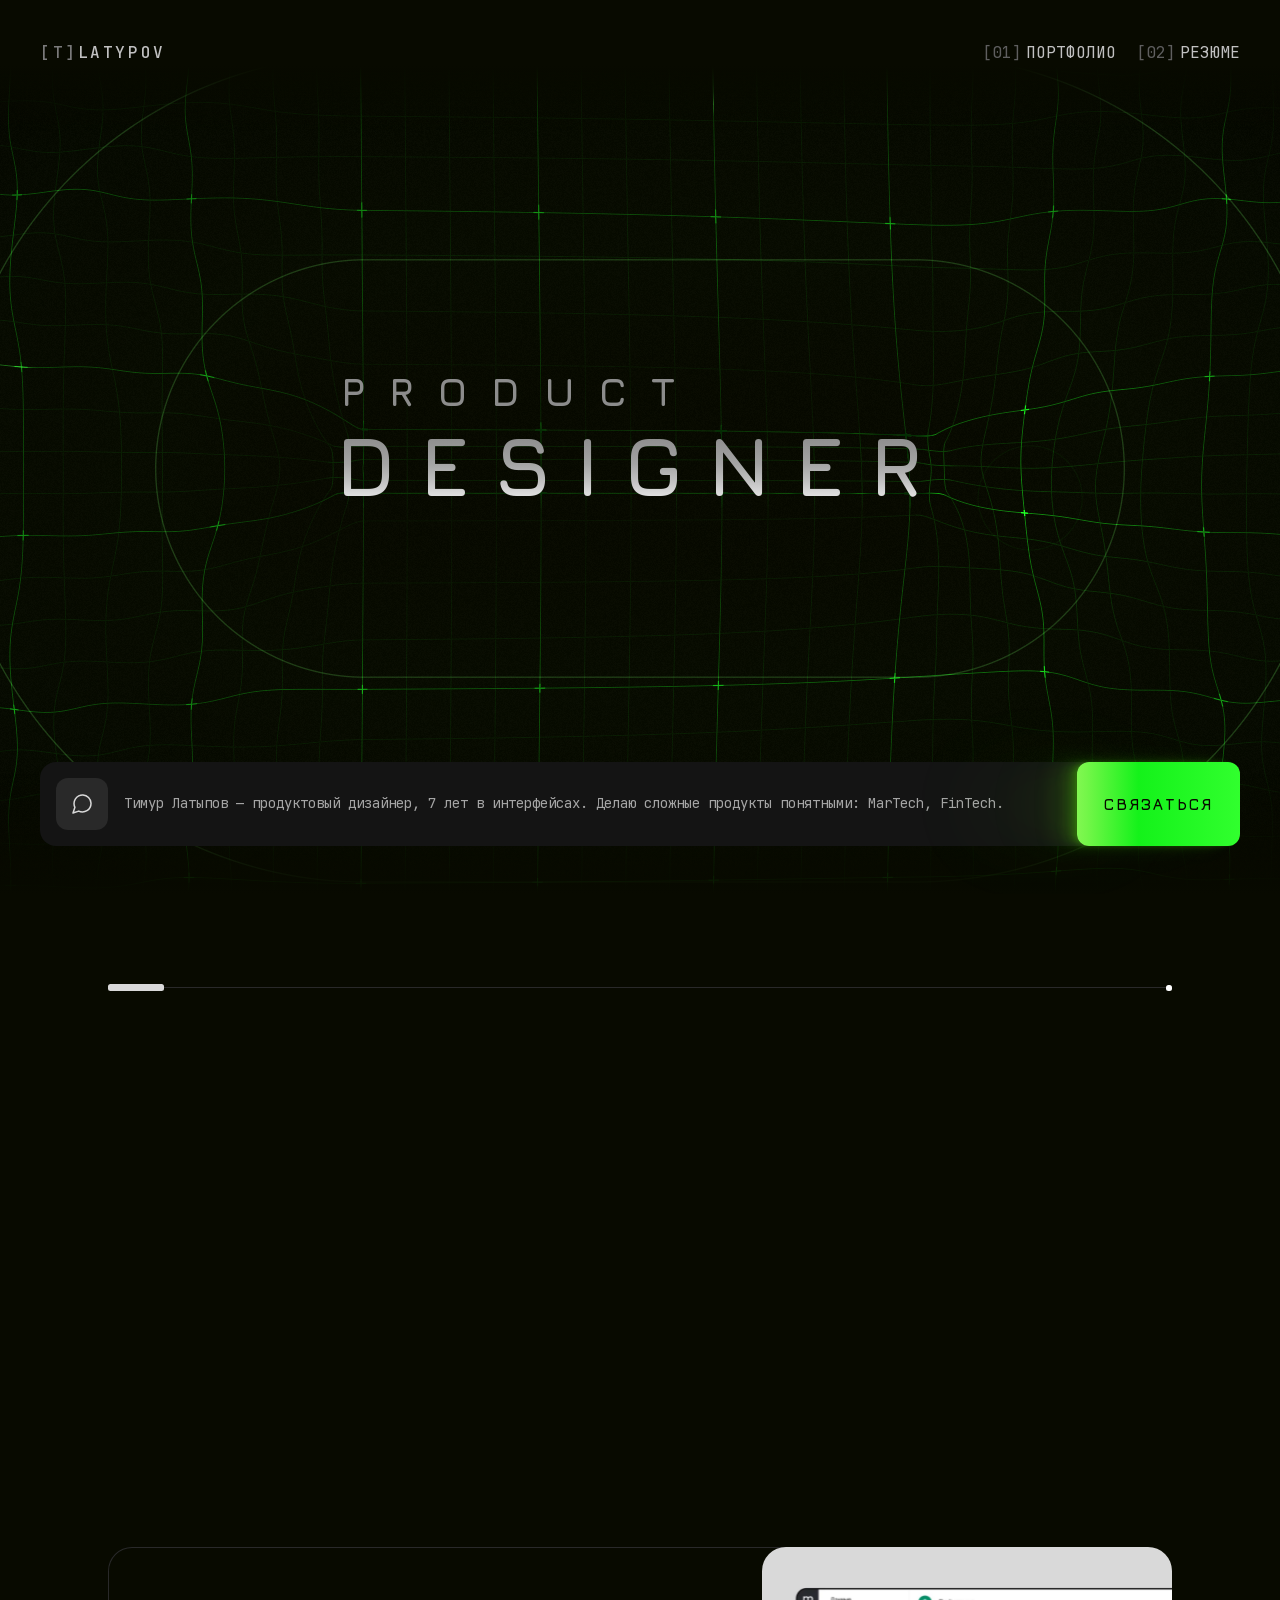
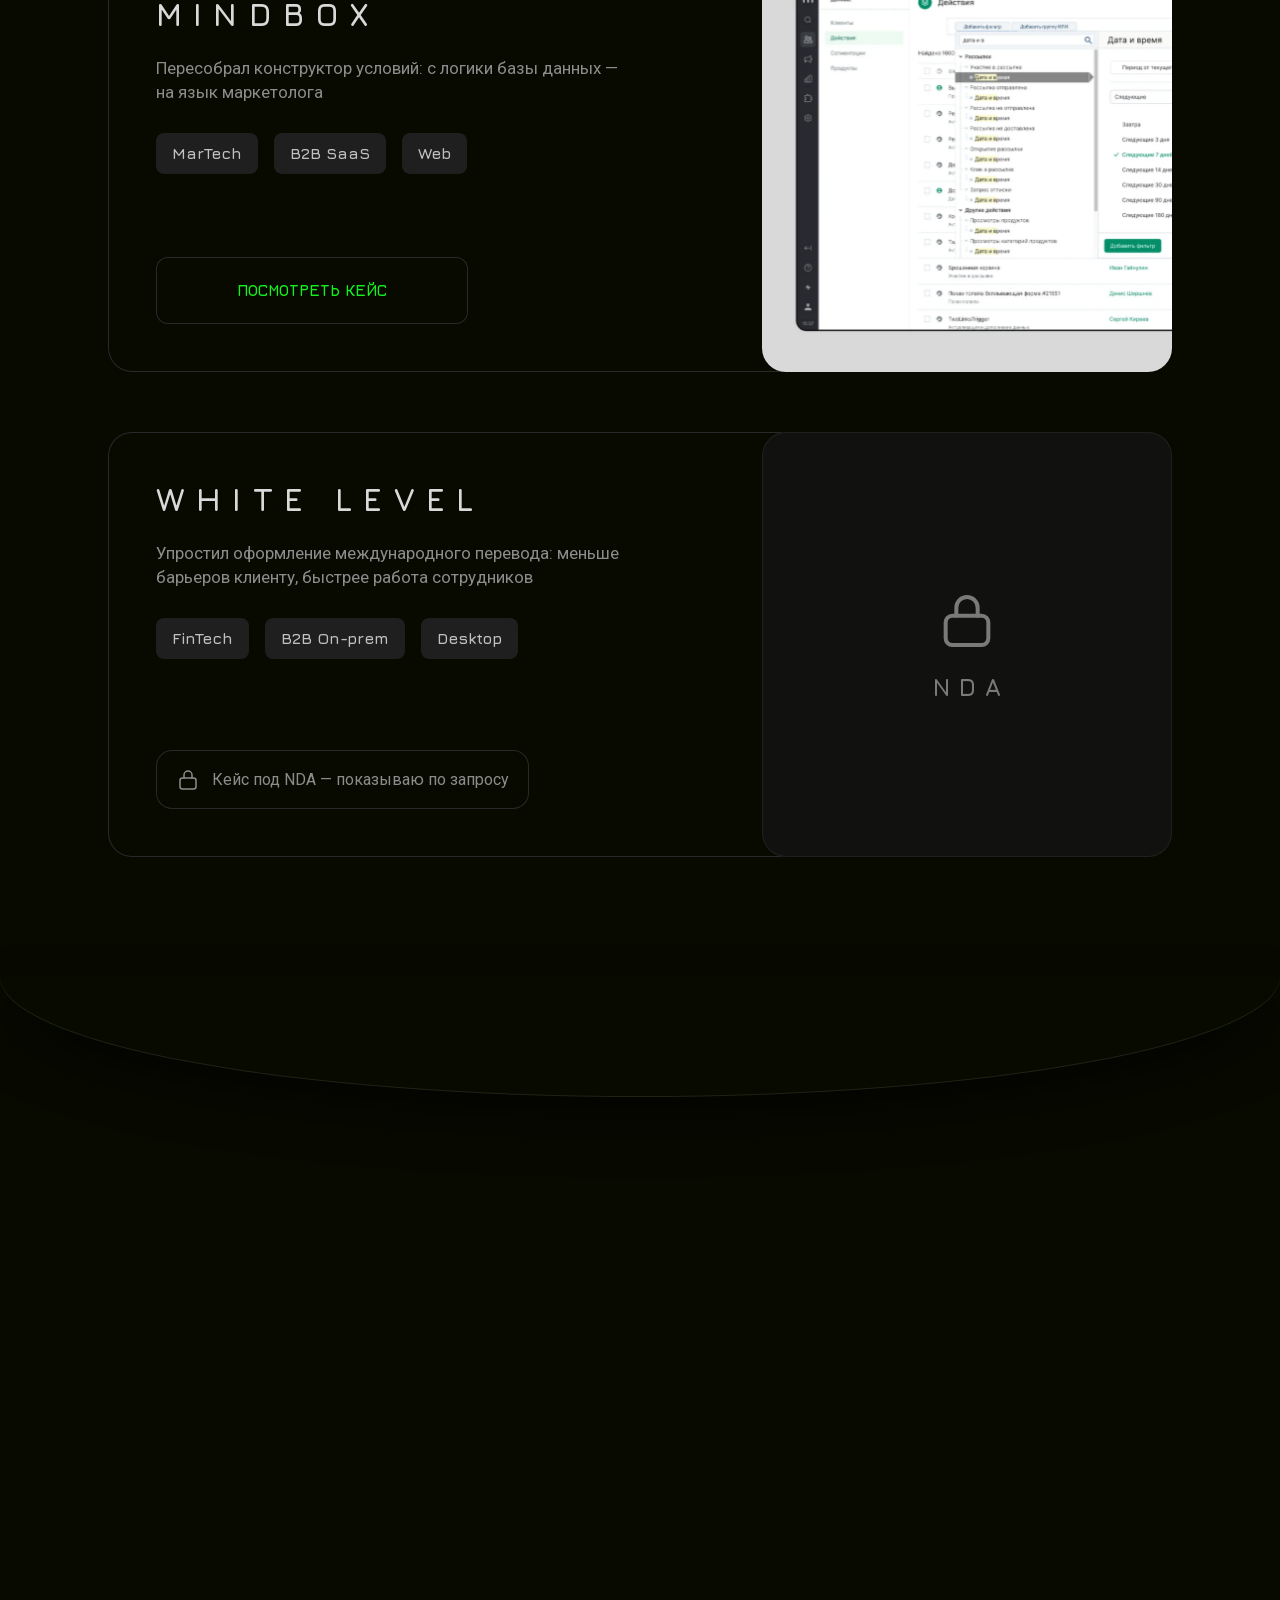
==== commit 346a9566: "Сборка 22bdc5b" ====
--- a/index.html
+++ b/index.html
@@ -1 +1 @@
-<!DOCTYPE html><html lang="ru" class="qPfcNa_variable j9Oj-a_variable WUm2lW_variable"><head><meta charSet="utf-8"/><meta name="viewport" content="width=device-width, initial-scale=1"/><link rel="preload" href="/_next/static/media/62d4b50592542c9f-s.p.1lnyw1zsxhp0r.woff2" as="font" crossorigin="" type="font/woff2"/><link rel="preload" href="/_next/static/media/70bc3e132a0a741e-s.p.3t6q91iet4nsy.woff2" as="font" crossorigin="" type="font/woff2"/><link rel="preload" href="/_next/static/media/9ee96739b121ce9a-s.p.3lmchp9-sez_h.woff2" as="font" crossorigin="" type="font/woff2"/><link rel="preload" href="/_next/static/media/a056574f751321d1-s.p.23xcc_-yg-u7i.woff2" as="font" crossorigin="" type="font/woff2"/><link rel="preload" href="/_next/static/media/cc545e633e20c56d-s.p.176arc174-8zp.woff2" as="font" crossorigin="" type="font/woff2"/><link rel="preload" href="/_next/static/media/ce62453a442c7f35-s.p.0a0h245ktd4x0.woff2" as="font" crossorigin="" type="font/woff2"/><link rel="stylesheet" href="/_next/static/chunks/2znrlzxe86i7e.css" data-precedence="next"/><link rel="stylesheet" href="/_next/static/chunks/1p0c0ex5n0q77.css" data-precedence="next"/><link rel="stylesheet" href="/_next/static/chunks/411jvco236hc0.css" data-precedence="next"/><link rel="preload" as="script" fetchPriority="low" href="/_next/static/chunks/0om590q-tq0l9.js"/><script src="/_next/static/chunks/0s2cptn1mmf6r.js" async=""></script><script src="/_next/static/chunks/2gvu8dyrhibpa.js" async=""></script><script src="/_next/static/chunks/1_53dzdee2x1b.js" async=""></script><script src="/_next/static/chunks/turbopack-3-ry682tkyiqk.js" async=""></script><script src="/_next/static/chunks/3g85b3_i94uq1.js" async=""></script><script src="/_next/static/chunks/3zs-soq_q695u.js" async=""></script><script src="/_next/static/chunks/30u6n1tdu03pc.js" async=""></script><script src="/_next/static/chunks/1p48ahc7fr9_9.js" async=""></script><script src="/_next/static/chunks/1hx5oyaq-4f9w.js" async=""></script><link rel="preload" href="/_next/static/chunks/43c35dc5cljbl.js" as="script" fetchPriority="low"/><title>Тимур Латыпов — Продуктовый дизайнер</title><meta name="description" content="Продуктовый дизайнер, 7 лет в интерфейсах. Делаю сложные продукты понятными: MarTech, FinTech."/><meta name="google-site-verification" content="XM56tkXGJuTj2uECBx9fz_101BUZbZKKqam38nk7uIU"/><meta property="og:title" content="Тимур Латыпов — Продуктовый дизайнер"/><meta property="og:description" content="Продуктовый дизайнер, 7 лет в интерфейсах. Делаю сложные продукты понятными: MarTech, FinTech."/><meta property="og:url" content="https://elt3a.github.io/"/><meta property="og:site_name" content="Тимур Латыпов"/><meta property="og:locale" content="ru_RU"/><meta property="og:image" content="https://elt3a.github.io/images/og-home.jpg"/><meta property="og:image:width" content="1200"/><meta property="og:image:height" content="630"/><meta property="og:image:alt" content="Тимур Латыпов — Продуктовый дизайнер"/><meta property="og:type" content="website"/><meta name="twitter:card" content="summary_large_image"/><meta name="twitter:title" content="Тимур Латыпов — Продуктовый дизайнер"/><meta name="twitter:description" content="Продуктовый дизайнер, 7 лет в интерфейсах. Делаю сложные продукты понятными: MarTech, FinTech."/><meta name="twitter:image" content="https://elt3a.github.io/images/og-home.jpg"/><link rel="icon" href="/favicon.ico?favicon.0-hgid6s3wfbt.ico" sizes="48x48" type="image/x-icon"/><link rel="icon" href="/icon.svg?icon.25tcx8s9c_ozl.svg" sizes="any" type="image/svg+xml"/><link rel="apple-touch-icon" href="/apple-icon.png?apple-icon.0iy4fts5v-m_c.png" sizes="180x180" type="image/png"/><meta name="next-size-adjust" content=""/><script src="/_next/static/chunks/0cz1d0mv5g_q7.js" noModule=""></script></head><body class="bg-[#080a00] text-[#d9d9d9] antialiased"><div hidden=""><!--$--><!--/$--></div><a href="#main-content" class="skip-link">Перейти к содержанию</a><header class="header-intro-reveal "><div class="header-wrapper flex items-center justify-between" style="font-size:1.6rem;font-family:var(--font-mono)"><a href="/" class="header-logo no-underline" style="color:#c1c1c1;letter-spacing:0.16em;font-weight:500;--n:0"><span class="logo-prefix"><span><span class="scramble-word"><span class="scramble-char" data-ch="["><span class="scramble-glyph">[</span></span><span class="scramble-char" data-ch="T"><span class="scramble-glyph">T</span></span><span class="scramble-char" data-ch="]"><span class="scramble-glyph">]</span></span></span></span></span><span><span class="scramble-word"><span class="scramble-char" data-ch="L"><span class="scramble-glyph">L</span></span><span class="scramble-char" data-ch="A"><span class="scramble-glyph">A</span></span><span class="scramble-char" data-ch="T"><span class="scramble-glyph">T</span></span><span class="scramble-char" data-ch="Y"><span class="scramble-glyph">Y</span></span><span class="scramble-char" data-ch="P"><span class="scramble-glyph">P</span></span><span class="scramble-char" data-ch="O"><span class="scramble-glyph">O</span></span><span class="scramble-char" data-ch="V"><span class="scramble-glyph">V</span></span></span></span></a><nav class="header-nav-desktop"><ul class="flex list-none" style="gap:2rem"><li style="--n:1"><a href="/#portfolio" class="nav-link no-underline" style="color:#c1c1c1"><span class="nav-link-prefix" style="margin-right:0.4rem"><span><span class="scramble-word"><span class="scramble-char" data-ch="["><span class="scramble-glyph">[</span></span><span class="scramble-char" data-ch="0"><span class="scramble-glyph">0</span></span><span class="scramble-char" data-ch="1"><span class="scramble-glyph">1</span></span><span class="scramble-char" data-ch="]"><span class="scramble-glyph">]</span></span></span></span></span><span><span class="scramble-word"><span class="scramble-char" data-ch="П"><span class="scramble-glyph">П</span></span><span class="scramble-char" data-ch="О"><span class="scramble-glyph">О</span></span><span class="scramble-char" data-ch="Р"><span class="scramble-glyph">Р</span></span><span class="scramble-char" data-ch="Т"><span class="scramble-glyph">Т</span></span><span class="scramble-char" data-ch="Ф"><span class="scramble-glyph">Ф</span></span><span class="scramble-char" data-ch="О"><span class="scramble-glyph">О</span></span><span class="scramble-char" data-ch="Л"><span class="scramble-glyph">Л</span></span><span class="scramble-char" data-ch="И"><span class="scramble-glyph">И</span></span><span class="scramble-char" data-ch="О"><span class="scramble-glyph">О</span></span></span></span></a></li><li style="--n:2"><a href="/#experience" class="nav-link no-underline" style="color:#c1c1c1"><span class="nav-link-prefix" style="margin-right:0.4rem"><span><span class="scramble-word"><span class="scramble-char" data-ch="["><span class="scramble-glyph">[</span></span><span class="scramble-char" data-ch="0"><span class="scramble-glyph">0</span></span><span class="scramble-char" data-ch="2"><span class="scramble-glyph">2</span></span><span class="scramble-char" data-ch="]"><span class="scramble-glyph">]</span></span></span></span></span><span><span class="scramble-word"><span class="scramble-char" data-ch="О"><span class="scramble-glyph">О</span></span><span class="scramble-char" data-ch="П"><span class="scramble-glyph">П</span></span><span class="scramble-char" data-ch="Ы"><span class="scramble-glyph">Ы</span></span><span class="scramble-char" data-ch="Т"><span class="scramble-glyph">Т</span></span></span><span><span class="scramble-char" data-ch=" "><span class="scramble-glyph"> </span></span></span><span class="scramble-word"><span class="scramble-char" data-ch="Р"><span class="scramble-glyph">Р</span></span><span class="scramble-char" data-ch="А"><span class="scramble-glyph">А</span></span><span class="scramble-char" data-ch="Б"><span class="scramble-glyph">Б</span></span><span class="scramble-char" data-ch="О"><span class="scramble-glyph">О</span></span><span class="scramble-char" data-ch="Т"><span class="scramble-glyph">Т</span></span><span class="scramble-char" data-ch="Ы"><span class="scramble-glyph">Ы</span></span></span></span></a></li><li style="--n:3"><a href="https://www.figma.com/deck/98ncT2J0s3o7syvEVkgiqJ/Timur-Latypov-Presentation--for-site-?node-id=1-12457&amp;viewport=-21571%2C-125%2C0.62&amp;t=oJaNCkr0ap21IDfF-1&amp;scaling=min-zoom&amp;content-scaling=fixed&amp;page-id=0%3A1" target="_blank" rel="noopener noreferrer" class="nav-link no-underline" style="color:#c1c1c1"><span class="nav-link-prefix" style="margin-right:0.4rem"><span><span class="scramble-word"><span class="scramble-char" data-ch="["><span class="scramble-glyph">[</span></span><span class="scramble-char" data-ch="0"><span class="scramble-glyph">0</span></span><span class="scramble-char" data-ch="3"><span class="scramble-glyph">3</span></span><span class="scramble-char" data-ch="]"><span class="scramble-glyph">]</span></span></span></span></span><span><span class="scramble-word"><span class="scramble-char" data-ch="П"><span class="scramble-glyph">П</span></span><span class="scramble-char" data-ch="Р"><span class="scramble-glyph">Р</span></span><span class="scramble-char" data-ch="Е"><span class="scramble-glyph">Е</span></span><span class="scramble-char" data-ch="З"><span class="scramble-glyph">З</span></span><span class="scramble-char" data-ch="Е"><span class="scramble-glyph">Е</span></span><span class="scramble-char" data-ch="Н"><span class="scramble-glyph">Н</span></span><span class="scramble-char" data-ch="Т"><span class="scramble-glyph">Т</span></span><span class="scramble-char" data-ch="А"><span class="scramble-glyph">А</span></span><span class="scramble-char" data-ch="Ц"><span class="scramble-glyph">Ц</span></span><span class="scramble-char" data-ch="И"><span class="scramble-glyph">И</span></span><span class="scramble-char" data-ch="Я"><span class="scramble-glyph">Я</span></span></span></span></a></li><li style="--n:4"><a href="/#resume" class="nav-link no-underline" style="color:#c1c1c1"><span class="nav-link-prefix" style="margin-right:0.4rem"><span><span class="scramble-word"><span class="scramble-char" data-ch="["><span class="scramble-glyph">[</span></span><span class="scramble-char" data-ch="0"><span class="scramble-glyph">0</span></span><span class="scramble-char" data-ch="4"><span class="scramble-glyph">4</span></span><span class="scramble-char" data-ch="]"><span class="scramble-glyph">]</span></span></span></span></span><span><span class="scramble-word"><span class="scramble-char" data-ch="Р"><span class="scramble-glyph">Р</span></span><span class="scramble-char" data-ch="Е"><span class="scramble-glyph">Е</span></span><span class="scramble-char" data-ch="З"><span class="scramble-glyph">З</span></span><span class="scramble-char" data-ch="Ю"><span class="scramble-glyph">Ю</span></span><span class="scramble-char" data-ch="М"><span class="scramble-glyph">М</span></span><span class="scramble-char" data-ch="Е"><span class="scramble-glyph">Е</span></span></span></span></a></li></ul></nav><button class="burger-menu bg-transparent border-0 cursor-pointer" style="gap:7px" aria-label="Открыть меню" aria-expanded="false"><span class="block bg-[#c1c1c1] rounded-[12px]" style="width:4.4rem;height:2px;transform:none;transition:transform 0.2s ease"></span><span class="block bg-[#c1c1c1] rounded-[12px]" style="width:4.4rem;height:2px;transform:none;transition:transform 0.2s ease"></span></button></div><nav class="nav-mobile "><a href="/#portfolio"><span>[01]</span>ПОРТФОЛИО</a><a href="/#experience"><span>[02]</span>ОПЫТ РАБОТЫ</a><a href="https://www.figma.com/deck/98ncT2J0s3o7syvEVkgiqJ/Timur-Latypov-Presentation--for-site-?node-id=1-12457&amp;viewport=-21571%2C-125%2C0.62&amp;t=oJaNCkr0ap21IDfF-1&amp;scaling=min-zoom&amp;content-scaling=fixed&amp;page-id=0%3A1" target="_blank" rel="noopener noreferrer"><span>[03]</span>ПРЕЗЕНТАЦИЯ</a><a href="/#resume"><span>[04]</span>РЕЗЮМЕ</a></nav></header><div class="page-transition-wrapper"><script>(function(){try{history.scrollRestoration='manual';var n=performance.getEntriesByType('navigation')[0];if(location.hash&&n&&n.type!=='navigate')history.replaceState(history.state,'',location.pathname+location.search);if(!location.hash)scrollTo(0,0)}catch(e){}})()</script><main id="main-content"><section data-reveal-skip="true" data-menu-order="before" data-menu-fx="glitch" class="hero-section relative flex justify-center items-center overflow-hidden" style="min-height:calc(100vh / var(--page-zoom, 1) - 8rem);content-visibility:auto"><div class="hero-wrapper" style="max-width:192rem;margin:0 auto"><div class="hero-preloader" data-on="true" data-variant="titles" data-playing="true" aria-hidden="true"><div class="hero-pre hero-pre--titles"><div class="hero-pre-titles"><p class="hero-pre-titles__name"><span style="--d:0.1s;--k:-6">T</span><span style="--d:0.27s;--k:-5">I</span><span style="--d:0.04s;--k:-4">M</span><span style="--d:0.35s;--k:-3">U</span><span style="--d:0.17s;--k:-2">R</span><span style="--d:0s;--k:-1"> </span><span style="--d:0.21s;--k:0">L</span><span style="--d:0.02s;--k:1">A</span><span style="--d:0.31s;--k:2">T</span><span style="--d:0.12s;--k:3">Y</span><span style="--d:0.39s;--k:4">P</span><span style="--d:0.08s;--k:5">O</span><span style="--d:0.25s;--k:6">V</span></p><p class="hero-pre-titles__cap">Портфолио</p></div></div></div><div class="hero-anchor hero-intro-reveal relative flex items-center" style="gap:1.8rem"><div class="hero-cta-bar"><div class="hero-icon hidden items-center justify-center flex-shrink-0 bg-[#292929]" style="width:5.2rem;height:5.2rem;border-radius:calc(1.2 * var(--u))"><svg width="24" height="24" viewBox="0 0 24 24" fill="none"><path d="M21 11.5C21.0034 12.8199 20.6951 14.1219 20.1 15.3C19.3944 16.7118 18.3098 17.8992 16.9674 18.7293C15.6251 19.5594 14.0782 19.9994 12.5 20C11.1801 20.0035 9.87812 19.6951 8.7 19.1L3 21L4.9 15.3C4.30493 14.1219 3.99656 12.8199 4 11.5C4.00061 9.92179 4.44061 8.37488 5.27072 7.03258C6.10083 5.69028 7.28825 4.6056 8.7 3.90003C9.87812 3.30496 11.1801 2.99659 12.5 3.00003H13C15.0843 3.11502 17.053 3.99479 18.5291 5.47089C20.0052 6.94699 20.885 8.91568 21 11V11.5Z" stroke="#D9D9D9" stroke-width="1.5" stroke-linecap="round" stroke-linejoin="round"></path></svg></div><p class="hero-cta-desc hidden m-0 font-normal" style="font-family:var(--font-mono);color:#a5a5a5">Тимур Латыпов — продуктовый дизайнер, 7 лет в интерфейсах. Делаю сложные продукты понятными: MarTech, FinTech.</p><div class="hero-card-desktop hero-card-wrapper" style="position:relative;top:0.6rem"><a href="https://t.me/Latypov_Timur" target="_blank" rel="noopener noreferrer" data-bg-body="true" class="hero-card-glow relative flex flex-col flex-shrink-0 no-underline" style="width:15rem;height:16.5rem;background:linear-gradient(180deg,#38FF63 0%,#05FF3B 7.14%,#18EE11 53.13%,#EFFF95 88.02%,#EFFF95 95.2%,#ECFFC8 100%);box-shadow:0px 140px 88px rgba(94,239,19,0.06),0px 55px 46px rgba(94,239,19,0.12),0px 26px 22px rgba(94,239,19,0.14),0px 13px 11px rgba(94,239,19,0.12),0px 6px 6px rgba(94,239,19,0.11),0px 4px 4px rgba(94,239,19,0.08),0px 2px 2px rgba(94,239,19,0.06),0px 5px 22px rgba(94,239,19,0.11);border-radius:calc(0.8 * var(--u)) calc(3.6 * var(--u)) calc(3.6 * var(--u)) calc(0.8 * var(--u))"><span class="hero-card-sheen" aria-hidden="true"></span><span class="inline-flex items-center font-bold text-[#080A00]" style="font-family:var(--font-jura);font-size:1.2rem;line-height:1.4rem;height:1.4rem;gap:0.6rem;margin-left:1.6rem;margin-top:2.4rem"><span data-loop="" class="hero-status-dot relative inline-block rounded-full border border-[#080A00]" style="width:0.6rem;height:0.6rem;background:#A6FFA0;flex-shrink:0"></span>В сети</span><p class="font-bold text-[#080A00] m-0" style="font-family:var(--font-jura);font-size:2rem;line-height:2.4rem;height:4.8rem;width:10.8rem;margin-left:1.6rem;margin-top:0.8rem"><span><span class="scramble-word"><span class="scramble-char" data-ch="Т"><span class="scramble-glyph">Т</span></span><span class="scramble-char" data-ch="и"><span class="scramble-glyph">и</span></span><span class="scramble-char" data-ch="м"><span class="scramble-glyph">м</span></span><span class="scramble-char" data-ch="у"><span class="scramble-glyph">у</span></span><span class="scramble-char" data-ch="р"><span class="scramble-glyph">р</span></span></span><span><span class="scramble-char" data-ch=" "><span class="scramble-glyph"> </span></span></span><span class="scramble-word"><span class="scramble-char" data-ch="Л"><span class="scramble-glyph">Л</span></span><span class="scramble-char" data-ch="а"><span class="scramble-glyph">а</span></span><span class="scramble-char" data-ch="т"><span class="scramble-glyph">т</span></span><span class="scramble-char" data-ch="ы"><span class="scramble-glyph">ы</span></span><span class="scramble-char" data-ch="п"><span class="scramble-glyph">п</span></span><span class="scramble-char" data-ch="о"><span class="scramble-glyph">о</span></span><span class="scramble-char" data-ch="в"><span class="scramble-glyph">в</span></span></span></span></p><span class="hero-card-btn flex items-center justify-center text-[#CDFFB3]" style="font-family:var(--font-jura);font-weight:600;font-size:1.6rem;line-height:1.9rem;width:13.8rem;height:4.3rem;border-radius:calc(0.8 * var(--u)) calc(0.8 * var(--u)) calc(3 * var(--u)) calc(0.8 * var(--u));margin-top:2.2rem;margin-left:0.6rem"><span class="hero-card-btn__label"><span class="hero-card-btn__main">Телеграм</span></span><span class="hero-card-btn__proto" aria-hidden="true"><svg class="hero-card-btn__noodle" viewBox="0 0 138 64"><path class="hero-card-btn__noodle-line" d="M69 1 C69 30 99 26 99 54" pathLength="100"></path><path class="hero-card-btn__noodle-head" d="M94 51 L99 58 L104 51"></path><circle cx="69" cy="1" r="3.5"></circle></svg><span class="hero-card-btn__frame"><span class="hero-card-btn__frame-name">Telegram</span>t.me/Latypov_Timur</span></span></span></a><span class="card-glitch" data-on="false" aria-hidden="true"><span class="card-glitch__cut"></span><span class="card-glitch__slice"></span><span class="card-glitch__pale"></span></span></div><div class="hero-card-mobile hidden"><a href="https://t.me/Latypov_Timur" target="_blank" rel="noopener noreferrer" class="hero-card-mobile-btn flex items-center justify-center font-bold uppercase no-underline cursor-pointer text-[#080A00]" style="font-family:var(--font-jura);font-size:1.6rem;line-height:1.9rem;letter-spacing:0.12em;width:16.3rem;height:8.4rem;background:linear-gradient(270deg,#31FF2E 0%,#14F21A 62.16%,#74F649 94.21%,#EEFE94 146.63%);box-shadow:-110px 0px 88.8679px rgba(94,239,19,0.04),-54px 0px 46.9023px rgba(94,239,19,0.04),-24px 0px 21.3192px rgba(94,239,19,0.1),-12px 0px 10.6596px rgba(94,239,19,0.12),-6px 0px 6.39577px rgba(94,239,19,0.11),-4px 0px 4.26384px rgba(94,239,19,0.08),-2px 0px 2.13192px rgba(94,239,19,0.06);border-radius:calc(1.2 * var(--u))">Связаться</a></div></div><div class="container-mobile flex flex-col items-start"><h1 data-intro="chroma" data-idle="glitch" data-bg-anchor="true" data-bg-text="true" class="hero-title relative z-[1] m-0" style="font-family:var(--font-jura);font-weight:700;font-size:23rem;line-height:27.2rem;letter-spacing:0.01em;text-transform:uppercase;background:linear-gradient(0deg,#E0E0E0 18.18%,#BEBEBE 34.8%,#A4A4A4 50.75%,#949494 69.89%,#8F8F8F 75.9%);-webkit-background-clip:text;-webkit-text-fill-color:transparent;background-clip:text"><span class="hero-ghost hidden">D</span>ESIGNER<span class="hero-fx" data-variant="glitch" aria-hidden="true"><span class="hero-fx-word"><span class="hero-fx-word__l" style="--i:0"><span class="hero-fx-word__c"><span class="hero-fx-word__b"><span class="hero-fx-word__g">E</span><span class="hero-fx-ghost hero-fx-ghost--green">E</span><span class="hero-fx-ghost hero-fx-ghost--pale">E</span></span></span></span><span class="hero-fx-word__l" style="--i:1"><span class="hero-fx-word__c"><span class="hero-fx-word__b"><span class="hero-fx-word__g">S</span><span class="hero-fx-ghost hero-fx-ghost--green">S</span><span class="hero-fx-ghost hero-fx-ghost--pale">S</span></span></span></span><span class="hero-fx-word__l" style="--i:2"><span class="hero-fx-word__c"><span class="hero-fx-word__b"><span class="hero-fx-word__g">I</span><span class="hero-fx-ghost hero-fx-ghost--green">I</span><span class="hero-fx-ghost hero-fx-ghost--pale">I</span></span></span></span><span class="hero-fx-word__l" style="--i:3"><span class="hero-fx-word__c"><span class="hero-fx-word__b"><span class="hero-fx-word__g">G</span><span class="hero-fx-ghost hero-fx-ghost--green">G</span><span class="hero-fx-ghost hero-fx-ghost--pale">G</span></span></span></span><span class="hero-fx-word__l" style="--i:4"><span class="hero-fx-word__c"><span class="hero-fx-word__b"><span class="hero-fx-word__g">N</span><span class="hero-fx-ghost hero-fx-ghost--green">N</span><span class="hero-fx-ghost hero-fx-ghost--pale">N</span></span></span></span><span class="hero-fx-word__l" style="--i:5"><span class="hero-fx-word__c"><span class="hero-fx-word__b"><span class="hero-fx-word__g">E</span><span class="hero-fx-ghost hero-fx-ghost--green">E</span><span class="hero-fx-ghost hero-fx-ghost--pale">E</span></span></span></span><span class="hero-fx-word__l" style="--i:6"><span class="hero-fx-word__c"><span class="hero-fx-word__b"><span class="hero-fx-word__g">R</span><span class="hero-fx-ghost hero-fx-ghost--green">R</span><span class="hero-fx-ghost hero-fx-ghost--pale">R</span></span></span></span></span><span class="hero-fx-glitch" data-on="false"><span class="hero-fx-glitch__cut"><span class="hero-fx-glitch__ch" style="--i:0">E</span><span class="hero-fx-glitch__ch" style="--i:1">S</span><span class="hero-fx-glitch__ch" style="--i:2">I</span><span class="hero-fx-glitch__ch" style="--i:3">G</span><span class="hero-fx-glitch__ch" style="--i:4">N</span><span class="hero-fx-glitch__ch" style="--i:5">E</span><span class="hero-fx-glitch__ch" style="--i:6">R</span></span><span class="hero-fx-glitch__a"><span class="hero-fx-glitch__ch" style="--i:0">E</span><span class="hero-fx-glitch__ch" style="--i:1">S</span><span class="hero-fx-glitch__ch" style="--i:2">I</span><span class="hero-fx-glitch__ch" style="--i:3">G</span><span class="hero-fx-glitch__ch" style="--i:4">N</span><span class="hero-fx-glitch__ch" style="--i:5">E</span><span class="hero-fx-glitch__ch" style="--i:6">R</span></span><span class="hero-fx-glitch__b"><span class="hero-fx-glitch__ch" style="--i:0">E</span><span class="hero-fx-glitch__ch" style="--i:1">S</span><span class="hero-fx-glitch__ch" style="--i:2">I</span><span class="hero-fx-glitch__ch" style="--i:3">G</span><span class="hero-fx-glitch__ch" style="--i:4">N</span><span class="hero-fx-glitch__ch" style="--i:5">E</span><span class="hero-fx-glitch__ch" style="--i:6">R</span></span></span></span></h1><div class="hero-overlay absolute" style="left:0;top:0"><span data-bg-text="true" class="hero-label absolute font-bold uppercase" style="font-family:var(--font-jura);font-size:6rem;line-height:7.1rem;letter-spacing:0.45em;color:#8c8c8c;left:-0.4rem;top:-3.6rem">PRODUCT</span><ul data-hero-calm="true" data-bg-text="true" class="hero-experience absolute m-0 p-0 list-none" style="left:49.3rem;top:-2.3rem;width:15.4rem;white-space:nowrap"><li class="uppercase" style="font-family:var(--font-mono);font-weight:400;letter-spacing:-0.02em;font-size:1.6rem;line-height:1;color:#8c8c8c">EX</li><li class="uppercase" style="font-family:var(--font-mono);font-weight:400;letter-spacing:-0.02em;font-size:1.6rem;line-height:1;color:#8c8c8c">UX/UI DESIGNER</li><li class="uppercase" style="font-family:var(--font-mono);font-weight:400;letter-spacing:-0.02em;font-size:1.6rem;line-height:1;color:#8c8c8c">GRAPHIC DESIGNER</li></ul></div></div></div></div><div class="hero-description hero-description--hidden absolute box-border flex items-center" style="right:4rem;bottom:4rem;width:70.3rem;height:8.4rem;gap:1.6rem;padding:1.6rem 1.6rem 1.6rem 2rem;border:1px solid #1f1f1f;border-radius:calc(1.6 * var(--u))"><h2 class="hero-description-text m-0 font-normal flex-1 min-w-0" style="font-family:var(--font-mono);font-size:1.6rem;line-height:1.3;color:#a5a5a5">Тимур Латыпов — продуктовый дизайнер, 7 лет в интерфейсах. Делаю сложные продукты понятными: MarTech, FinTech.</h2><img alt="Тимур Латыпов" loading="lazy" width="52" height="52" decoding="async" data-nimg="1" class="flex-shrink-0" style="color:transparent;width:5.2rem;height:5.2rem;border-radius:calc(1.2 * var(--u))" srcSet="/_img/256/images/avatar.webp 1x, /_img/256/images/avatar.webp 2x" src="/_img/256/images/avatar.webp"/><span class="plaque-glitch" data-on="false" aria-hidden="true"><span class="plaque-glitch__cut"></span><span class="plaque-glitch__slice"></span><span class="plaque-glitch__pale"></span></span></div></section><section id="portfolio" class="portfolio-section" style="margin-bottom:14rem"><div class="wrapper"><div class="section-heading" style="margin-bottom:9rem;margin-top:2rem"><div class="section-heading-row flex items-baseline justify-between" style="gap:2.4rem;margin-bottom:4.4rem"><h3 class="section-heading-title font-bold uppercase" style="font-family:var(--font-jura);font-size:2rem;line-height:2.4rem;letter-spacing:0.1em;color:#a5a5a5">// ПОРТФОЛИО</h3></div><div class="section-heading-divider flex items-center" aria-hidden="true"><span class="flex-shrink-0 rounded-sm bg-[#d9d9d9]" style="width:5.6rem;height:0.7rem"></span><div class="_1CUDPa_line"></div><span class="flex-shrink-0 rounded-sm bg-white" style="width:0.6rem;height:0.6rem"></span></div></div><div class="portfolio-list flex flex-col" style="gap:8rem"><a data-reveal="true" class="portfolio-item portfolio-item--case no-underline flex items-start" style="height:61.4rem;border-radius:calc(2.4 * var(--u));box-shadow:none;overflow:visible" href="/cases/citilink/"><div class="card-fabric" aria-hidden="true"><canvas class="card-fabric__canvas"></canvas></div><div class="portfolio-item-info flex flex-col justify-between h-full flex-1" style="padding:6.4rem"><div><h4 class="portfolio-item-title relative font-bold uppercase text-[#d9d9d9]" style="font-family:var(--font-jura);font-size:3.2rem;line-height:3.8rem;letter-spacing:0.35em;margin-bottom:2.4rem">CITILINK<span class="project-glitch project-glitch--title" data-on="false" aria-hidden="true"><span class="project-glitch__cut" data-text="CITILINK"></span><span class="project-glitch__a" data-text="CITILINK"></span><span class="project-glitch__b" data-text="CITILINK"></span></span></h4><p class="portfolio-item-description font-normal text-[#8c8c8c]" style="font-family:var(--font-roboto);font-size:1.7rem;line-height:140%;max-width:48.3rem;margin-bottom:2.8rem">Встроил в каталог подбор по задачам и ИИ-ассистента: он объясняет, подойдёт ли ноутбук под задачи покупателя и надолго ли его хватит</p><ul class="tags-list flex flex-wrap" style="gap:1.6rem"><li class="tags-list-item font-bold bg-[#1f1f1f] text-[#c1c1c1]" style="font-family:var(--font-jura);font-size:1.6rem;line-height:110%;padding:1.2rem 1.6rem;border-radius:calc(0.8 * var(--u))">E-com</li><li class="tags-list-item font-bold bg-[#1f1f1f] text-[#c1c1c1]" style="font-family:var(--font-jura);font-size:1.6rem;line-height:110%;padding:1.2rem 1.6rem;border-radius:calc(0.8 * var(--u))">AI</li><li class="tags-list-item font-bold bg-[#1f1f1f] text-[#c1c1c1]" style="font-family:var(--font-jura);font-size:1.6rem;line-height:110%;padding:1.2rem 1.6rem;border-radius:calc(0.8 * var(--u))">Web</li></ul></div><div><div class="portfolio-btn-desktop"><span data-accent="" class="btn-round relative rounded-full inline-flex flex-shrink-0" style="width:6.8rem;height:6.8rem"><span class="btn-round-face absolute inset-0 rounded-full flex items-center justify-center bg-[#12F21C]"><svg class="btn-round-arrow" style="width:2.4rem;height:2.4rem" xmlns="http://www.w3.org/2000/svg" viewBox="0 0 24 24" fill="none"><path d="M5 12H19" stroke="#080A00" stroke-width="2" stroke-linecap="round" stroke-linejoin="round"></path><path d="M12 5L19 12L12 19" stroke="#080A00" stroke-width="2" stroke-linecap="round" stroke-linejoin="round"></path></svg></span></span></div><span class="portfolio-btn-mobile hidden items-center justify-center font-bold uppercase text-[#12F21C]" style="font-family:var(--font-jura);font-size:1.6rem;line-height:1.9rem;width:31.2rem;padding:2.4rem;box-shadow:inset 0 0 0 1px rgba(41,41,41,1);border-radius:calc(1.2 * var(--u))">Посмотреть кейс</span></div></div><div data-reveal-zoom="true" data-reveal-clipped="" class="portfolio-item-preview overflow-hidden flex items-center justify-center flex-shrink-0 relative" style="width:61.4rem;height:61.4rem;border-radius:calc(2.4 * var(--u))"><img alt="CITILINK" loading="lazy" decoding="async" data-nimg="fill" class="portfolio-item-img portfolio-item-img-desktop object-cover" style="position:absolute;height:100%;width:100%;left:0;top:0;right:0;bottom:0;color:transparent" sizes="(min-width: 1281px) 44vw, 614px" srcSet="/_img/480/images/cases/citilink/cover-preview-v2.webp 384w, /_img/960/images/cases/citilink/cover-preview-v2.webp 640w, /_img/960/images/cases/citilink/cover-preview-v2.webp 750w, /_img/960/images/cases/citilink/cover-preview-v2.webp 828w, /_img/1440/images/cases/citilink/cover-preview-v2.webp 1080w, /_img/1440/images/cases/citilink/cover-preview-v2.webp 1200w, /_img/1920/images/cases/citilink/cover-preview-v2.webp 1920w, /_img/2560/images/cases/citilink/cover-preview-v2.webp 2048w, /_img/2560/images/cases/citilink/cover-preview-v2.webp 3840w" src="/_img/2560/images/cases/citilink/cover-preview-v2.webp"/><img alt="CITILINK" loading="lazy" decoding="async" data-nimg="fill" class="portfolio-item-img portfolio-item-img-mobile object-cover" style="position:absolute;height:100%;width:100%;left:0;top:0;right:0;bottom:0;color:transparent" sizes="100vw" srcSet="/_img/960/images/cases/citilink/cover2.webp 640w, /_img/960/images/cases/citilink/cover2.webp 750w, /_img/960/images/cases/citilink/cover2.webp 828w, /_img/1440/images/cases/citilink/cover2.webp 1080w, /_img/1440/images/cases/citilink/cover2.webp 1200w, /_img/1920/images/cases/citilink/cover2.webp 1920w, /_img/2560/images/cases/citilink/cover2.webp 2048w, /_img/2560/images/cases/citilink/cover2.webp 3840w" src="/_img/2560/images/cases/citilink/cover2.webp"/></div></a><a data-reveal="true" class="portfolio-item portfolio-item--case no-underline flex items-start" style="height:61.4rem;border-radius:calc(2.4 * var(--u));box-shadow:none;overflow:visible" href="/cases/mindbox/"><div class="card-fabric" aria-hidden="true"><canvas class="card-fabric__canvas"></canvas></div><div class="portfolio-item-info flex flex-col justify-between h-full flex-1" style="padding:6.4rem"><div><h4 class="portfolio-item-title relative font-bold uppercase text-[#d9d9d9]" style="font-family:var(--font-jura);font-size:3.2rem;line-height:3.8rem;letter-spacing:0.35em;margin-bottom:2.4rem">MINDBOX<span class="project-glitch project-glitch--title" data-on="false" aria-hidden="true"><span class="project-glitch__cut" data-text="MINDBOX"></span><span class="project-glitch__a" data-text="MINDBOX"></span><span class="project-glitch__b" data-text="MINDBOX"></span></span></h4><p class="portfolio-item-description font-normal text-[#8c8c8c]" style="font-family:var(--font-roboto);font-size:1.7rem;line-height:140%;max-width:48.3rem;margin-bottom:2.8rem">Пересобрал конструктор условий: с логики базы данных — на язык маркетолога</p><ul class="tags-list flex flex-wrap" style="gap:1.6rem"><li class="tags-list-item font-bold bg-[#1f1f1f] text-[#c1c1c1]" style="font-family:var(--font-jura);font-size:1.6rem;line-height:110%;padding:1.2rem 1.6rem;border-radius:calc(0.8 * var(--u))">MarTech</li><li class="tags-list-item font-bold bg-[#1f1f1f] text-[#c1c1c1]" style="font-family:var(--font-jura);font-size:1.6rem;line-height:110%;padding:1.2rem 1.6rem;border-radius:calc(0.8 * var(--u))">B2B SaaS</li><li class="tags-list-item font-bold bg-[#1f1f1f] text-[#c1c1c1]" style="font-family:var(--font-jura);font-size:1.6rem;line-height:110%;padding:1.2rem 1.6rem;border-radius:calc(0.8 * var(--u))">Web</li></ul></div><div><div class="portfolio-btn-desktop"><span data-accent="" class="btn-round relative rounded-full inline-flex flex-shrink-0" style="width:6.8rem;height:6.8rem"><span class="btn-round-face absolute inset-0 rounded-full flex items-center justify-center bg-[#12F21C]"><svg class="btn-round-arrow" style="width:2.4rem;height:2.4rem" xmlns="http://www.w3.org/2000/svg" viewBox="0 0 24 24" fill="none"><path d="M5 12H19" stroke="#080A00" stroke-width="2" stroke-linecap="round" stroke-linejoin="round"></path><path d="M12 5L19 12L12 19" stroke="#080A00" stroke-width="2" stroke-linecap="round" stroke-linejoin="round"></path></svg></span></span></div><span class="portfolio-btn-mobile hidden items-center justify-center font-bold uppercase text-[#12F21C]" style="font-family:var(--font-jura);font-size:1.6rem;line-height:1.9rem;width:31.2rem;padding:2.4rem;box-shadow:inset 0 0 0 1px rgba(41,41,41,1);border-radius:calc(1.2 * var(--u))">Посмотреть кейс</span></div></div><div data-reveal-zoom="true" data-reveal-clipped="" class="portfolio-item-preview overflow-hidden flex items-center justify-center flex-shrink-0 relative" style="width:61.4rem;height:61.4rem;border-radius:calc(2.4 * var(--u))"><img alt="MINDBOX" loading="lazy" decoding="async" data-nimg="fill" class="portfolio-item-img portfolio-item-img-desktop object-cover" style="position:absolute;height:100%;width:100%;left:0;top:0;right:0;bottom:0;color:transparent" sizes="(min-width: 1281px) 44vw, 614px" srcSet="/_img/480/images/cases/mindbox/preview.webp 384w, /_img/960/images/cases/mindbox/preview.webp 640w, /_img/960/images/cases/mindbox/preview.webp 750w, /_img/960/images/cases/mindbox/preview.webp 828w, /_img/1440/images/cases/mindbox/preview.webp 1080w, /_img/1440/images/cases/mindbox/preview.webp 1200w, /_img/1920/images/cases/mindbox/preview.webp 1920w, /_img/2560/images/cases/mindbox/preview.webp 2048w, /_img/2560/images/cases/mindbox/preview.webp 3840w" src="/_img/2560/images/cases/mindbox/preview.webp"/><img alt="MINDBOX" loading="lazy" decoding="async" data-nimg="fill" class="portfolio-item-img portfolio-item-img-mobile object-cover" style="position:absolute;height:100%;width:100%;left:0;top:0;right:0;bottom:0;color:transparent" sizes="100vw" srcSet="/_img/960/images/cases/mindbox/cover2.webp 640w, /_img/960/images/cases/mindbox/cover2.webp 750w, /_img/960/images/cases/mindbox/cover2.webp 828w, /_img/1440/images/cases/mindbox/cover2.webp 1080w, /_img/1440/images/cases/mindbox/cover2.webp 1200w, /_img/1920/images/cases/mindbox/cover2.webp 1920w, /_img/2560/images/cases/mindbox/cover2.webp 2048w, /_img/2560/images/cases/mindbox/cover2.webp 3840w" src="/_img/2560/images/cases/mindbox/cover2.webp"/></div></a><div data-reveal="true" class="portfolio-item portfolio-item--nda flex items-start" style="height:61.4rem;border-radius:calc(2.4 * var(--u));box-shadow:none;overflow:visible"><div class="portfolio-item-info flex flex-col justify-between h-full flex-1" style="padding:6.4rem"><div><h4 class="portfolio-item-title relative font-bold uppercase text-[#d9d9d9]" style="font-family:var(--font-jura);font-size:3.2rem;line-height:3.8rem;letter-spacing:0.35em;margin-bottom:2.4rem">WHITE LEVEL</h4><p class="portfolio-item-description font-normal text-[#8c8c8c]" style="font-family:var(--font-roboto);font-size:1.7rem;line-height:140%;max-width:48.3rem;margin-bottom:2.8rem">Упростил оформление международного перевода: меньше барьеров клиенту, быстрее работа сотрудников</p><ul class="tags-list flex flex-wrap" style="gap:1.6rem"><li class="tags-list-item font-bold bg-[#1f1f1f] text-[#c1c1c1]" style="font-family:var(--font-jura);font-size:1.6rem;line-height:110%;padding:1.2rem 1.6rem;border-radius:calc(0.8 * var(--u))">FinTech</li><li class="tags-list-item font-bold bg-[#1f1f1f] text-[#c1c1c1]" style="font-family:var(--font-jura);font-size:1.6rem;line-height:110%;padding:1.2rem 1.6rem;border-radius:calc(0.8 * var(--u))">B2B On-prem</li><li class="tags-list-item font-bold bg-[#1f1f1f] text-[#c1c1c1]" style="font-family:var(--font-jura);font-size:1.6rem;line-height:110%;padding:1.2rem 1.6rem;border-radius:calc(0.8 * var(--u))">Desktop</li></ul></div><div><span data-accent="" class="portfolio-nda-note inline-flex items-center text-[#8c8c8c]" style="font-family:var(--font-roboto);font-size:1.6rem;line-height:2.7rem;gap:1.2rem;padding:1.6rem 2rem;border-radius:calc(1.6 * var(--u));box-shadow:inset 0 0 0 1px #292929"><span class="flex-shrink-0"><svg style="width:2.4rem;height:2.4rem" viewBox="0 0 24 24" fill="none" xmlns="http://www.w3.org/2000/svg" aria-hidden="true"><rect x="4" y="10" width="16" height="11" rx="2.5" stroke="currentColor" stroke-width="1.5"></rect><path d="M8 10V7a4 4 0 0 1 8 0v3" stroke="currentColor" stroke-width="1.5" stroke-linecap="round"></path></svg></span><span>Кейс под NDA — <span class="whitespace-nowrap">показываю по запросу</span></span></span></div></div><div data-reveal-zoom="true" data-reveal-clipped="" class="portfolio-item-preview portfolio-item-preview--nda flex items-center justify-center flex-shrink-0 relative" style="width:61.4rem;height:61.4rem;border-radius:calc(2.4 * var(--u))"><div class="flex flex-col items-center text-[#7a7a7a]" style="gap:2rem"><svg style="width:6.4rem;height:6.4rem" viewBox="0 0 24 24" fill="none" xmlns="http://www.w3.org/2000/svg" aria-hidden="true"><rect x="4" y="10" width="16" height="11" rx="2.5" stroke="currentColor" stroke-width="1.5"></rect><path d="M8 10V7a4 4 0 0 1 8 0v3" stroke="currentColor" stroke-width="1.5" stroke-linecap="round"></path></svg><span class="font-bold" style="font-family:var(--font-jura);font-size:2.4rem;line-height:2.8rem;letter-spacing:0.35em;margin-left:0.35em">NDA</span></div></div></div></div></div></section><section id="experience" class="experience-section" style="margin-bottom:18rem"><div class="wrapper"><div class="section-heading" style="margin-bottom:9rem;margin-top:2rem"><div class="section-heading-row flex items-baseline justify-between" style="gap:2.4rem;margin-bottom:4.4rem"><h3 class="section-heading-title font-bold uppercase" style="font-family:var(--font-jura);font-size:2rem;line-height:2.4rem;letter-spacing:0.1em;color:#a5a5a5">// ОПЫТ РАБОТЫ</h3></div><div class="section-heading-divider flex items-center" aria-hidden="true"><span class="flex-shrink-0 rounded-sm bg-[#d9d9d9]" style="width:5.6rem;height:0.7rem"></span><div class="_1CUDPa_line"></div><span class="flex-shrink-0 rounded-sm bg-white" style="width:0.6rem;height:0.6rem"></span></div></div><div data-reveal="true" data-reveal-zoom="true" class="experience-banner relative overflow-hidden"><img alt="Тимур Латыпов" loading="lazy" decoding="async" data-nimg="fill" class="object-cover" style="position:absolute;height:100%;width:100%;left:0;top:0;right:0;bottom:0;object-position:center;color:transparent" sizes="(max-width: 1280px) 100vw, 90vw" srcSet="/_img/960/images/experience-img-horizontal.webp 640w, /_img/960/images/experience-img-horizontal.webp 750w, /_img/960/images/experience-img-horizontal.webp 828w, /_img/1440/images/experience-img-horizontal.webp 1080w, /_img/1440/images/experience-img-horizontal.webp 1200w, /_img/1920/images/experience-img-horizontal.webp 1920w, /_img/2560/images/experience-img-horizontal.webp 2048w, /_img/2560/images/experience-img-horizontal.webp 3840w" src="/_img/2560/images/experience-img-horizontal.webp"/></div><ol class="experience-rows list-none"><li data-reveal="true" class="experience-row"><div class="experience-row-head"><h4 class="experience-row-title">MINDBOX</h4><span class="experience-row-years">2026</span></div><span class="experience-row-role">Product Designer</span><p class="experience-row-desc">Проектировал и развивал продукт для платформы Mindbox, оптимизируя настройку и управление автоматизированными маркетинговыми кампаниями, сокращая время операций (Time on Task) и снижая количество пользовательских барьеров.</p></li><li data-reveal="true" class="experience-row"><div class="experience-row-head"><h4 class="experience-row-title">SPARKLINGTIDE</h4><span class="experience-row-years">2023-2026</span></div><span class="experience-row-role">UX/UI Designer</span><p class="experience-row-desc">На аутстаффе интегрировался в команды заказчиков и отвечал за интерфейсы их продуктов: внутреннего финансового сервиса S.Finance для Самолёта, сервиса международных переводов White Level, системы управления проектами и командами Spaces.</p></li><li data-reveal="true" class="experience-row"><div class="experience-row-head"><h4 class="experience-row-title">INVERSE STUDIO</h4><span class="experience-row-years">2021-2023</span></div><span class="experience-row-role">UX/UI Designer</span><p class="experience-row-desc">Проектировал интерфейсы и пользовательские сценарии для веб- и мобильных продуктов студии Inverse Studio, выстраивал дизайн-систему и сокращал цикл согласования макетов, ускоряя вывод новых фич в продакшн.</p></li><li data-reveal="true" class="experience-row"><div class="experience-row-head"><h4 class="experience-row-title">ZIXINET</h4><span class="experience-row-years">2019-2021</span></div><span class="experience-row-role">Web Designer</span><p class="experience-row-desc">Разрабатывал макеты и вёл дизайн сайтов для клиентов Zixinet, формировал гайдлайны по типографике и сетке, повышая консистентность интерфейсов и сокращая время на согласование правок с командой разработки.</p></li><li data-reveal="true" class="experience-row"><div class="experience-row-head"><h4 class="experience-row-title">ZERO POINT</h4><span class="experience-row-years">2017-2019</span></div><span class="experience-row-role">Graphic Designer</span><p class="experience-row-desc">Создавал графические материалы и визуальный контент для брендовых проектов Zero Point, разрабатывал айдентику и шаблоны для маркетинговых кампаний, повышая узнаваемость бренда и ускоряя подготовку макетов к публикации.</p></li></ol></div></section></main><footer class="ft-curtain" data-fit="true"><!--$!--><template data-dgst=""></template><!--/$--><div class="ft-curtain__glow" aria-hidden="true"></div><div class="ft-curtain__stage"><div class="wrapper ft-curtain__top"><h2 class="ft-curtain__title" data-ft-calm="soft"><span class="ft-curtain__q">Создаёте продукт?</span><span class="ft-curtain__a">Давайте делать вместе.</span></h2><div class="ft-curtain__actions" data-ft-calm="soft"><a href="https://t.me/Latypov_Timur" target="_blank" rel="noopener noreferrer" class="ft-pill ft-pill--green ft-hot "><span class="ft-pill__label"><span><span class="scramble-word"><span class="scramble-char" data-ch="Н"><span class="scramble-glyph">Н</span></span><span class="scramble-char" data-ch="а"><span class="scramble-glyph">а</span></span><span class="scramble-char" data-ch="п"><span class="scramble-glyph">п</span></span><span class="scramble-char" data-ch="и"><span class="scramble-glyph">и</span></span><span class="scramble-char" data-ch="с"><span class="scramble-glyph">с</span></span><span class="scramble-char" data-ch="а"><span class="scramble-glyph">а</span></span><span class="scramble-char" data-ch="т"><span class="scramble-glyph">т</span></span><span class="scramble-char" data-ch="ь"><span class="scramble-glyph">ь</span></span></span><span><span class="scramble-char" data-ch=" "><span class="scramble-glyph"> </span></span></span><span class="scramble-word"><span class="scramble-char" data-ch="в"><span class="scramble-glyph">в</span></span></span><span><span class="scramble-char" data-ch=" "><span class="scramble-glyph"> </span></span></span><span class="scramble-word"><span class="scramble-char" data-ch="T"><span class="scramble-glyph">T</span></span><span class="scramble-char" data-ch="e"><span class="scramble-glyph">e</span></span><span class="scramble-char" data-ch="l"><span class="scramble-glyph">l</span></span><span class="scramble-char" data-ch="e"><span class="scramble-glyph">e</span></span><span class="scramble-char" data-ch="g"><span class="scramble-glyph">g</span></span><span class="scramble-char" data-ch="r"><span class="scramble-glyph">r</span></span><span class="scramble-char" data-ch="a"><span class="scramble-glyph">a</span></span><span class="scramble-char" data-ch="m"><span class="scramble-glyph">m</span></span></span></span></span><span class="ft-icon ft-icon--up-right" aria-hidden="true"><svg class="ft-icon__a" viewBox="0 0 24 24" fill="none" aria-hidden="true"><path d="M7 17 17 7M8.5 7H17v8.5" stroke="currentColor" stroke-width="1.8" stroke-linecap="round" stroke-linejoin="round"></path></svg><svg class="ft-icon__b" viewBox="0 0 24 24" fill="none" aria-hidden="true"><path d="M7 17 17 7M8.5 7H17v8.5" stroke="currentColor" stroke-width="1.8" stroke-linecap="round" stroke-linejoin="round"></path></svg></span></a><a href="/resume.pdf" target="_blank" rel="noopener noreferrer" class="ft-pill ft-pill--ghost ft-hot " data-ft-calm="soft"><span class="ft-pill__label"><span><span class="scramble-word"><span class="scramble-char" data-ch="Р"><span class="scramble-glyph">Р</span></span><span class="scramble-char" data-ch="е"><span class="scramble-glyph">е</span></span><span class="scramble-char" data-ch="з"><span class="scramble-glyph">з</span></span><span class="scramble-char" data-ch="ю"><span class="scramble-glyph">ю</span></span><span class="scramble-char" data-ch="м"><span class="scramble-glyph">м</span></span><span class="scramble-char" data-ch="е"><span class="scramble-glyph">е</span></span></span><span><span class="scramble-char" data-ch=" "><span class="scramble-glyph"> </span></span></span><span class="scramble-word"><span class="scramble-char" data-ch="("><span class="scramble-glyph">(</span></span><span class="scramble-char" data-ch="C"><span class="scramble-glyph">C</span></span><span class="scramble-char" data-ch="V"><span class="scramble-glyph">V</span></span><span class="scramble-char" data-ch=")"><span class="scramble-glyph">)</span></span></span></span></span><span class="ft-icon ft-icon--down" aria-hidden="true"><svg class="ft-icon__a" viewBox="0 0 24 24" fill="none" aria-hidden="true"><path d="M12 4.5v15M6 13.5l6 6 6-6" stroke="currentColor" stroke-width="1.8" stroke-linecap="round" stroke-linejoin="round"></path></svg><svg class="ft-icon__b" viewBox="0 0 24 24" fill="none" aria-hidden="true"><path d="M12 4.5v15M6 13.5l6 6 6-6" stroke="currentColor" stroke-width="1.8" stroke-linecap="round" stroke-linejoin="round"></path></svg></span></a></div></div><div class="wrapper"><div class="ft-divider" aria-hidden="true" data-loop=""><span></span><i></i><span></span></div><div class="ft-bar " data-ft-calm=""><nav class="ft-bar__nav" aria-label="Разделы"><a href="/#portfolio" class="nav-link no-underline" style="color:#c1c1c1;font-family:var(--font-mono);font-size:1.4rem"><span class="nav-link-prefix" style="margin-right:0.4rem"><span><span class="scramble-word"><span class="scramble-char" data-ch="["><span class="scramble-glyph">[</span></span><span class="scramble-char" data-ch="0"><span class="scramble-glyph">0</span></span><span class="scramble-char" data-ch="1"><span class="scramble-glyph">1</span></span><span class="scramble-char" data-ch="]"><span class="scramble-glyph">]</span></span></span></span></span><span><span class="scramble-word"><span class="scramble-char" data-ch="П"><span class="scramble-glyph">П</span></span><span class="scramble-char" data-ch="О"><span class="scramble-glyph">О</span></span><span class="scramble-char" data-ch="Р"><span class="scramble-glyph">Р</span></span><span class="scramble-char" data-ch="Т"><span class="scramble-glyph">Т</span></span><span class="scramble-char" data-ch="Ф"><span class="scramble-glyph">Ф</span></span><span class="scramble-char" data-ch="О"><span class="scramble-glyph">О</span></span><span class="scramble-char" data-ch="Л"><span class="scramble-glyph">Л</span></span><span class="scramble-char" data-ch="И"><span class="scramble-glyph">И</span></span><span class="scramble-char" data-ch="О"><span class="scramble-glyph">О</span></span></span></span></a><a href="/#experience" class="nav-link no-underline" style="color:#c1c1c1;font-family:var(--font-mono);font-size:1.4rem"><span class="nav-link-prefix" style="margin-right:0.4rem"><span><span class="scramble-word"><span class="scramble-char" data-ch="["><span class="scramble-glyph">[</span></span><span class="scramble-char" data-ch="0"><span class="scramble-glyph">0</span></span><span class="scramble-char" data-ch="2"><span class="scramble-glyph">2</span></span><span class="scramble-char" data-ch="]"><span class="scramble-glyph">]</span></span></span></span></span><span><span class="scramble-word"><span class="scramble-char" data-ch="О"><span class="scramble-glyph">О</span></span><span class="scramble-char" data-ch="П"><span class="scramble-glyph">П</span></span><span class="scramble-char" data-ch="Ы"><span class="scramble-glyph">Ы</span></span><span class="scramble-char" data-ch="Т"><span class="scramble-glyph">Т</span></span></span><span><span class="scramble-char" data-ch=" "><span class="scramble-glyph"> </span></span></span><span class="scramble-word"><span class="scramble-char" data-ch="Р"><span class="scramble-glyph">Р</span></span><span class="scramble-char" data-ch="А"><span class="scramble-glyph">А</span></span><span class="scramble-char" data-ch="Б"><span class="scramble-glyph">Б</span></span><span class="scramble-char" data-ch="О"><span class="scramble-glyph">О</span></span><span class="scramble-char" data-ch="Т"><span class="scramble-glyph">Т</span></span><span class="scramble-char" data-ch="Ы"><span class="scramble-glyph">Ы</span></span></span></span></a><a href="https://www.figma.com/deck/98ncT2J0s3o7syvEVkgiqJ/Timur-Latypov-Presentation--for-site-?node-id=1-12457&amp;viewport=-21571%2C-125%2C0.62&amp;t=oJaNCkr0ap21IDfF-1&amp;scaling=min-zoom&amp;content-scaling=fixed&amp;page-id=0%3A1" target="_blank" rel="noopener noreferrer" class="nav-link no-underline" style="color:#c1c1c1;font-family:var(--font-mono);font-size:1.4rem"><span class="nav-link-prefix" style="margin-right:0.4rem"><span><span class="scramble-word"><span class="scramble-char" data-ch="["><span class="scramble-glyph">[</span></span><span class="scramble-char" data-ch="0"><span class="scramble-glyph">0</span></span><span class="scramble-char" data-ch="3"><span class="scramble-glyph">3</span></span><span class="scramble-char" data-ch="]"><span class="scramble-glyph">]</span></span></span></span></span><span><span class="scramble-word"><span class="scramble-char" data-ch="П"><span class="scramble-glyph">П</span></span><span class="scramble-char" data-ch="Р"><span class="scramble-glyph">Р</span></span><span class="scramble-char" data-ch="Е"><span class="scramble-glyph">Е</span></span><span class="scramble-char" data-ch="З"><span class="scramble-glyph">З</span></span><span class="scramble-char" data-ch="Е"><span class="scramble-glyph">Е</span></span><span class="scramble-char" data-ch="Н"><span class="scramble-glyph">Н</span></span><span class="scramble-char" data-ch="Т"><span class="scramble-glyph">Т</span></span><span class="scramble-char" data-ch="А"><span class="scramble-glyph">А</span></span><span class="scramble-char" data-ch="Ц"><span class="scramble-glyph">Ц</span></span><span class="scramble-char" data-ch="И"><span class="scramble-glyph">И</span></span><span class="scramble-char" data-ch="Я"><span class="scramble-glyph">Я</span></span></span></span></a></nav><p class="ft-bar__copy">© <span>2026</span> Тимур Латыпов</p><button type="button" class="ft-totop "><span><span class="scramble-word"><span class="scramble-char" data-ch="Н"><span class="scramble-glyph">Н</span></span><span class="scramble-char" data-ch="А"><span class="scramble-glyph">А</span></span><span class="scramble-char" data-ch="В"><span class="scramble-glyph">В</span></span><span class="scramble-char" data-ch="Е"><span class="scramble-glyph">Е</span></span><span class="scramble-char" data-ch="Р"><span class="scramble-glyph">Р</span></span><span class="scramble-char" data-ch="Х"><span class="scramble-glyph">Х</span></span></span></span><span class="ft-totop__arrow" aria-hidden="true">↑</span></button></div></div></div><div class="ft-curtain__brand"><div class="ft-curtain__word" aria-hidden="true" data-ft-calm="soft"><span class="ft-curtain__ch"><span class="ft-curtain__g">L</span></span><span class="ft-curtain__ch"><span class="ft-curtain__g">A</span></span><span class="ft-curtain__ch"><span class="ft-curtain__g">T</span></span><span class="ft-curtain__ch"><span class="ft-curtain__g">Y</span></span><span class="ft-curtain__ch"><span class="ft-curtain__g">P</span></span><span class="ft-curtain__ch"><span class="ft-curtain__g">O</span></span><span class="ft-curtain__ch"><span class="ft-curtain__g">V</span></span></div></div></footer><!--$--><!--/$--></div><div class="page-transition-overlay"></div><script id="_R_">(globalThis["TURBOPACK"] || (globalThis["TURBOPACK"] = [])).push({"otherChunks":["static/chunks/0om590q-tq0l9.js","static/chunks/0s2cptn1mmf6r.js","static/chunks/2gvu8dyrhibpa.js","static/chunks/1_53dzdee2x1b.js"],"runtimeModuleIds":[94553]});</script><script src="/_next/static/chunks/0om590q-tq0l9.js" async=""></script><script>(self.__next_f=self.__next_f||[]).push([0])</script><script>self.__next_f.push([1,"1:\"$Sreact.fragment\"\n2:\"/_next/static/chunks/3g85b3_i94uq1.js\"\n3:\"/_next/static/chunks/3zs-soq_q695u.js\"\n4:I[21131,[\"$2\",\"$3\"],\"default\"]\n5:I[87624,[\"$2\",\"$3\"],\"default\"]\n6:I[48216,[\"$2\",\"$3\"],\"default\"]\n7:I[72878,[\"$2\",\"$3\"],\"default\"]\n8:I[53642,[\"$2\",\"$3\"],\"default\"]\n9:I[3374,[\"$2\",\"$3\"],\"default\"]\na:I[39756,[\"$2\",\"$3\"],\"default\"]\nb:I[37457,[\"$2\",\"$3\"],\"default\"]\nd:\"/_next/static/chunks/30u6n1tdu03pc.js\"\ne:\"/_next/static/chunks/1p48ahc7fr9_9.js\"\nf:\"/_next/static/chunks/1hx5oyaq-4f9w.js\"\n10:I[30998,[\"$2\",\"$3\",\"$d\",\"$e\",\"$f\"],\"default\"]\n11:I[77258,[\"$2\",\"$3\",\"$d\",\"$e\",\"$f\"],\"default\"]\n12:I[67540,[\"$2\",\"$3\",\"$d\",\"$e\",\"$f\"],\"default\"]\n13:I[5500,[\"$2\",\"$3\",\"$d\",\"$e\",\"$f\"],\"Image\"]\n20:\"ViewportBoundary\"\n21:I[97367,[\"$2\",\"$3\"],\"$20\"]\n23:\"MetadataBoundary\"\n24:I[97367,[\"$2\",\"$3\"],\"$23\"]\n25:\"$Sreact.suspense\"\n27:I[68027,[\"$2\",\"$3\"],\"default\",1]\n:HL[\"/_next/static/chunks/2znrlzxe86i7e.css\",\"style\"]\n:HL[\"/_next/static/chunks/1p0c0ex5n0q77.css\",\"style\"]\n:HL[\"/_next/static/media/62d4b50592542c9f-s.p.1lnyw1zsxhp0r.woff2\",\"font\",{\"crossOrigin\":\"\",\"type\":\"font/woff2\"}]\n:HL[\"/_next/static/media/70bc3e132a0a741e-s.p.3t6q91iet4nsy.woff2\",\"font\",{\"crossOrigin\":\"\",\"type\":\"font/woff2\"}]\n:HL[\"/_next/static/media/9ee96739b121ce9a-s.p.3lmchp9-sez_h.woff2\",\"font\",{\"crossOrigin\":\"\",\"type\":\"font/woff2\"}]\n:HL[\"/_next/static/media/a056574f751321d1-s.p.23xcc_-yg-u7i.woff2\",\"font\",{\"crossOrigin\":\"\",\"type\":\"font/woff2\"}]\n:HL[\"/_next/static/media/cc545e633e20c56d-s.p.176arc174-8zp.woff2\",\"font\",{\"crossOrigin\":\"\",\"type\":\"font/woff2\"}]\n:HL[\"/_next/static/media/ce62453a442c7f35-s.p.0a0h245ktd4x0.woff2\",\"font\",{\"crossOrigin\":\"\",\"type\":\"font/woff2\"}]\n:HL[\"/_next/static/chunks/411jvco236hc0.css\",\"style\"]\nc:[[\"children\",{\"s\":\"__PAGE__\",\"h\":512,\"d\":{\"r\":[\"$\",\"$1\",\"c\",{\"children\":[[[\"$\",\"$L10\",null,{}],[\"$\",\"main\",null,{\"id\":\"main-content\",\"children\":[[\"$\",\"$L11\",null,{}],[\"$\",\"$L12\",null,{}],[\"$\",\"section\",null,{\"id\":\"experience\",\"className\":\"experience-section\",\"style\":{\"marginBottom\":\"18rem\"},\"children\":[\"$\",\"div\",null,{\"className\":\"wrapper\",\"children\":[[\"$\",\"div\",null,{\"className\":\"section-heading\",\"style\":{\"marginBottom\":\"9rem\",\"marginTop\":\"2rem\"},\"children\":[[\"$\",\"div\",null,{\"className\":\"section-heading-row flex items-baseline justify-between\",\"style\":{\"gap\":\"2.4rem\",\"marginBottom\":\"4.4rem\"},\"children\":[[\"$\",\"h3\",null,{\"className\":\"section-heading-title font-bold uppercase\",\"style\":{\"fontFamily\":\"var(--font-jura)\",\"fontSize\":\"2rem\",\"lineHeight\":\"2.4rem\",\"letterSpacing\":\"0.1em\",\"color\":\"#a5a5a5\"},\"children\":\"// ОПЫТ РАБОТЫ\"}],\"$undefined\"]}],[\"$\",\"div\",null,{\"className\":\"section-heading-divider flex items-center\",\"aria-hidden\":\"true\",\"children\":[[\"$\",\"span\",null,{\"className\":\"flex-shrink-0 rounded-sm bg-[#d9d9d9]\",\"style\":{\"width\":\"5.6rem\",\"height\":\"0.7rem\"}}],[\"$\",\"div\",null,{\"className\":\"_1CUDPa_line\"}],[\"$\",\"span\",null,{\"className\":\"flex-shrink-0 rounded-sm bg-white\",\"style\":{\"width\":\"0.6rem\",\"height\":\"0.6rem\"}}]]}]]}],[\"$\",\"div\",null,{\"data-reveal\":true,\"data-reveal-zoom\":true,\"className\":\"experience-banner relative overflow-hidden\",\"children\":[\"$\",\"$L13\",null,{\"src\":\"/images/experience-img-horizontal.png\",\"alt\":\"Тимур Латыпов\",\"fill\":true,\"sizes\":\"(max-width: 1280px) 100vw, 90vw\",\"className\":\"object-cover\",\"style\":{\"objectPosition\":\"center\"}}]}],[\"$\",\"ol\",null,{\"className\":\"experience-rows list-none\",\"children\":[[\"$\",\"li\",\"mindbox\",{\"data-reveal\":true,\"className\":\"experience-row\",\"children\":[[\"$\",\"div\",null,{\"className\":\"experience-row-head\",\"children\":[[\"$\",\"h4\",null,{\"className\":\"experience-row-title\",\"children\":\"MINDBOX\"}],[\"$\",\"span\",null,{\"className\":\"experience-row-years\",\"children\":\"2026\"}]]}],[\"$\",\"span\",null,{\"className\":\"experience-row-role\",\"children\":\"Product Designer\"}],[\"$\",\"p\",null,{\"className\":\"experience-row-desc\",\"children\":\"Проектировал и развивал продукт для платформы Mindbox, оптимизируя настройку и управление автоматизированными маркетинговыми кампаниями, сокращая время операций (Time on Task) и снижая количество пользовательских барьеров.\"}]]}],[\"$\",\"li\",\"sparklingtide\",{\"data-reveal\":true,\"className\":\"experience-row\",\"children\":[\"$L14\",\"$L15\",\"$L16\"]}],\"$L17\",\"$L18\",\"$L19\"]}]]}]}]]}],\"$L1a\"],[\"$L1b\",\"$L1c\",\"$L1d\",\"$L1e\"],\"$L1f\"]}],\"p\":false,\"v\":null}}]]\n0:{\"P\":null,\"c\":[\"\",\"\"],\"q\":\"\",\"i\":false,\"t\":{\"t\":{\"s\":\"\",\"h\":528,\"d\":{\"r\":[\"$\",\"$1\",\"c\",{\"children\":[[[\"$\",\"link\",\"0\",{\"rel\":\"stylesheet\",\"href\":\"/_next/static/chunks/2znrlzxe86i7e.css\",\"precedence\":\"next\",\"crossOrigin\":\"$undefined\",\"nonce\":\"$undefined\"}],[\"$\",\"link\",\"1\",{\"rel\":\"stylesheet\",\"href\":\"/_next/static/chunks/1p0c0ex5n0q77.css\",\"precedence\":\"next\",\"crossOrigin\":\"$undefined\",\"nonce\":\"$undefined\"}],[\"$\",\"script\",\"script-0\",{\"src\":\"/_next/static/chunks/3g85b3_i94uq1.js\",\"async\":true,\"nonce\":\"$undefined\"}],[\"$\",\"script\",\"script-1\",{\"src\":\"/_next/static/chunks/3zs-soq_q695u.js\",\"async\":true,\"nonce\":\"$undefined\"}]],[\"$\",\"html\",null,{\"lang\":\"ru\",\"className\":\"qPfcNa_variable j9Oj-a_variable WUm2lW_variable\",\"children\":[\"$\",\"body\",null,{\"className\":\"bg-[#080a00] text-[#d9d9d9] antialiased\",\"children\":[[\"$\",\"a\",null,{\"href\":\"#main-content\",\"className\":\"skip-link\",\"children\":\"Перейти к содержанию\"}],[\"$\",\"$L4\",null,{}],[\"$\",\"$L5\",null,{}],[\"$\",\"$L6\",null,{}],[\"$\",\"$L7\",null,{}],[\"$\",\"$L8\",null,{\"header\":[\"$\",\"$L9\",null,{}],\"children\":[\"$\",\"$La\",null,{\"parallelRouterKey\":\"children\",\"error\":\"$undefined\",\"errorStyles\":\"$undefined\",\"errorScripts\":\"$undefined\",\"template\":[\"$\",\"$Lb\",null,{}],\"templateStyles\":\"$undefined\",\"templateScripts\":\"$undefined\",\"notFound\":[[[\"$\",\"title\",null,{\"children\":\"404: This page could not be found.\"}],[\"$\",\"div\",null,{\"style\":{\"fontFamily\":\"system-ui,\\\"Segoe UI\\\",Roboto,Helvetica,Arial,sans-serif,\\\"Apple Color Emoji\\\",\\\"Segoe UI Emoji\\\"\",\"height\":\"100vh\",\"textAlign\":\"center\",\"display\":\"flex\",\"flexDirection\":\"column\",\"alignItems\":\"center\",\"justifyContent\":\"center\"},\"children\":[\"$\",\"div\",null,{\"children\":[[\"$\",\"style\",null,{\"dangerouslySetInnerHTML\":{\"__html\":\"body{color:#000;background:#fff;margin:0}.next-error-h1{border-right:1px solid rgba(0,0,0,.3)}@media (prefers-color-scheme:dark){body{color:#fff;background:#000}.next-error-h1{border-right:1px solid rgba(255,255,255,.3)}}\"}}],[\"$\",\"h1\",null,{\"className\":\"next-error-h1\",\"style\":{\"display\":\"inline-block\",\"margin\":\"0 20px 0 0\",\"padding\":\"0 23px 0 0\",\"fontSize\":24,\"fontWeight\":500,\"verticalAlign\":\"top\",\"lineHeight\":\"49px\"},\"children\":404}],[\"$\",\"div\",null,{\"style\":{\"display\":\"inline-block\"},\"children\":[\"$\",\"h2\",null,{\"style\":{\"fontSize\":14,\"fontWeight\":400,\"lineHeight\":\"49px\",\"margin\":0},\"children\":\"This page could not be found.\"}]}]]}]}]],[]],\"forbidden\":\"$undefined\",\"unauthorized\":\"$undefined\"}]}]]}]}]]}],\"p\":false,\"v\":null},\"c\":\"$Qc\"},\"h\":{\"r\":[\"$\",\"$1\",\"h\",{\"children\":[null,[\"$\",\"$L21\",null,{\"children\":\"$L22\"}],[\"$\",\"$L24\",null,{\"children\":[[\"$\",\"div\",null,{\"hidden\":true,\"children\":[\"$\",\"$25\",null,{\"name\":\"Next.Metadata\",\"children\":\"$L26\"}]}],null]}],[\"$\",\"meta\",null,{\"name\":\"next-size-adjust\",\"content\":\"\"}]]}],\"p\":false,\"v\":null}},\"m\":\"$undefined\",\"G\":[\"$27\",[[\"$\",\"link\",\"0\",{\"rel\":\"stylesheet\",\"href\":\"/_next/static/chunks/2znrlzxe86i7e.css\",\"precedence\":\"next\",\"crossOrigin\":\"$undefined\",\"nonce\":\"$undefined\"}],[\"$\",\"link\",\"1\",{\"rel\":\"stylesheet\",\"href\":\"/_next/static/chunks/1p0c0ex5n0q77.css\",\"precedence\":\"next\",\"crossOrigin\":\"$undefined\",\"nonce\":\"$undefined\"}]]],\"S\":true,\"r\":\"$undefined\",\"s\":\"$undefined\",\"a\":\"$undefined\",\"l\":\"$undefined\",\"p\":\"$undefined\",\"d\":\"$undefined\",\"b\":\"38CHy4UIHHaojXx8xXB5e\"}\n28:I[58234,[\"$2\",\"$3\",\"$d\",\"$e\",\"$f\"],\"default\"]\n29:I[97367,[\"$2\",\"$3\"],\"OutletBoundary\"]\n14:[\"$\",\"div\",null,{\"className\":\"experience-row-head\",\"children\":[[\"$\",\"h4\",null,{\"className\":\"experience-row-title\",\"children\":\"SPARKLINGTIDE\"}],[\"$\",\"span\",null,{\"className\":\"experience-row-years\",\"children\":\"2023-2026\"}]]}]\n15:[\"$\",\"span\",null,{\"className\":\"experience-row-role\",\"children\":\"UX/UI Designer\"}]\n16:[\"$\",\"p\",null,{\"className\":\"experience-row-desc\",\"children\":\"На аутстаффе интегрировался в команды заказчиков и отвечал за интерфейсы их продуктов: внутреннего финансового сервиса S.Finance для Самолёта, сервиса международных переводов White Level, системы управления проектами и командами Spaces.\"}]\n17:[\"$\",\"li\",\"inverse-studio\",{\"data-reveal\":true,\"className\":\"experience-row\",\"children\":[[\"$\",\"div\",null,{\"className\":\"experience-row-head\",\"children\":[[\"$\",\"h4\",null,{\"className\":\"experience-row-title\",\"children\":\"INVERSE STUDIO\"}],[\"$\",\"span\",null,{\"className\":\"experience-row-years\",\"children\":\"2021-2023\"}]]}],[\"$\",\"span\",null,{\"className\":\"experience-row-role\",\"children\":\"UX/UI Designer\"}],[\"$\",\"p\",null,{\"className\":\"experience-row-desc\",\"children\":\"Проектировал интерфейсы и пользовательские сценарии для веб- и мобильных продуктов студии Inverse Studio, выстраивал дизайн-систему и сокращал цикл согласования макетов, ускоряя вывод новых фич в продакшн.\"}]]}]\n18:[\"$\",\"li\",\"zixinet\",{\"data-reveal\":true,\"className\":\"experience-row\",\"children\":[[\"$\",\"div\",null,{\"className\":\"experience-row-head\",\"children\":[[\"$\",\"h4\",null,{\"className\":\"experience-row-title\",\"children\":\"ZIXINET\"}],[\"$\",\"span\",null,{\"className\":\"experience-row-years\",\"children\":\"2019-2021\"}]]}],[\"$\",\"span\",null,{\"className\":\"experience-row-role\",\"children\":\"Web Designer\"}],[\"$\",\"p\",null,{\"className\":\"experience-row-desc\",\"children\":\"Разрабатывал макеты и вёл дизайн сайтов для клиентов Zixinet, формировал гайдлайны по типографике и сетке, повышая консистентность интерфейсов и сокращая время на согласование правок с командой разработки.\"}]]}]\n19:[\"$\",\"li\",\"zero-point\",{\"data-reveal\":true,\"className\":\"experience-row\",\"children\":[[\"$\",\"div\",null,{\"className\":\"experience-row-head\",\"children\":[[\"$\",\"h4\",null,{\"className\":\"experience-row-title\",\"children\":\"ZERO POINT\"}],[\"$\",\"span\",null,{\"className\":\"experience-row-years\",\"children\":\"2017-2019\"}]]}],[\"$\",\"span\",null,{\"className\":\"experience-row-role\",\"children\":\"Graphic Designer\"}],[\"$\",\"p\",null,{\"className\":\"experience-row-desc\",\"children\":\"Создавал графические материалы и визуальный контент для брендовых проектов Zero Point, разрабатывал айдентику и шаблоны для маркетинговых кампаний, повышая узнаваемость бренда и ускоряя подготовку макетов к публикации.\"}]]}]\n1a:[\"$\",\"$L28\",null,{}]\n1b:[\"$\",\"link\",\"0\",{\"rel\":\"stylesheet\",\"href\":\"/_next/static/chunks/411jvco236hc0.css\",\"precedence\":\"next\",\"crossOrigin\":\"$undefined\",\"nonce\":\"$undefined\"}]\n1c:[\"$\",\"script\",\"script-0\",{\"src\":\"/_next/static/chunks/30u6n1tdu03pc.js\",\"async\":true,\"nonce\":\"$undefined\"}]\n1d:[\"$\",\"script\",\"script-1\",{\"src\":\"/_next/static/chunks/1p48ahc7fr9_9.js\",\"async\":true,\"nonce\":\"$undefined\"}]\n1e:[\"$\",\"script\",\"script-2\",{\"src\":\"/_next/static/chunks/1hx5oyaq-4f9w.js\",\"async\":true,\"nonce\":\"$undefined\"}]\n1f:[\"$\",\"$L29\",null,{\"children\":[\"$\",\"$25\",null,{\"name\":\"Next.MetadataOutlet\",\"children\":\"$@2a\"}]}]\n22:[[\"$\",\"meta\",\"0\",{\"charSet\":\"utf-8\"}],[\"$\",\"meta\",\"1\",{\"name\":\"viewport\",\"content\":\"width=device-width, initial-scale=1\"}]]\n2b:I[27201,[\"$2\",\"$3\"],\"IconMark\"]\n26:[[\"$\",\"title\",\"0\",{\"children\":\"Тимур Латыпов — Продуктовый дизайнер\"}],[\"$\",\"meta\",\"1\",{\"name\":\"description\",\"content\":\"Продуктовый дизайнер, 7 лет в интерфейсах. Делаю сложные продукты понятными: MarTech, FinTech.\"}],[\"$\",\"meta\",\"2\",{\"name\":\"google-site-verification\",\"content\":\"XM56tkXGJuTj2uECBx9fz_101BUZbZKKqam38nk7uIU\"}],[\"$\",\"meta\",\"3\",{\"property\":\"og:title\",\"content\":\"Тимур Латыпов — Продуктовый дизайнер\"}],[\"$\",\"meta\",\"4\",{\"property\":\"og:description\",\"content\":\"Продуктовый дизайнер, 7 лет в интерфейсах. Делаю сложные продукты понятными: MarTech, FinTech.\"}],[\"$\",\"meta\",\"5\",{\"property\":\"og:url\",\"content\":\"https://elt3a.github.io/\"}],[\"$\",\"meta\",\"6\",{\"property\":\"og:site_name\",\"content\":\"Тимур Латыпов\"}],[\"$\",\"meta\",\"7\",{\"property\":\"og:locale\",\"content\":\"ru_RU\"}],[\"$\",\"meta\",\"8\",{\"property\":\"og:image\",\"content\":\"https://elt3a.github.io/images/og-home.jpg\"}],[\"$\",\"meta\",\"9\",{\"property\":\"og:image:width\",\"content\":\"1200\"}],[\"$\",\"meta\",\"10\",{\"property\":\"og:image:height\",\"content\":\"630\"}],[\"$\",\"meta\",\"11\",{\"property\":\"og:image:alt\",\"content\":\"Тимур Латыпов — Продуктовый дизайнер\"}],[\"$\",\"meta\",\"12\",{\"property\":\"og:type\",\"content\":\"website\"}],[\"$\",\"meta\",\"13\",{\"name\":\"twitter:card\",\"content\":\"summary_large_image\"}],[\"$\",\"meta\",\"14\",{\"name\":\"twitter:title\",\"content\":\"Тимур Латыпов — Продуктовый дизайнер\"}],[\"$\",\"meta\",\"15\",{\"name\":\"twitter:description\",\"content\":\"Продуктовый дизайнер, 7 лет в интерфейсах. Делаю сложные продукты понятными: MarTech, FinTech.\"}],[\"$\",\"meta\",\"16\",{\"name\":\"twitter:image\",\"content\":\"https://elt3a.github.io/images/og-home.jpg\"}],[\"$\",\"link\",\"17\",{\"rel\":\"icon\",\"href\":\"/favicon.ico?favicon.0-hgid6s3wfbt.ico\",\"sizes\":\"48x48\",\"type\":\"image/x-icon\"}],[\"$\",\"link\",\"18\",{\"rel\":\"icon\",\"href\":\"/icon.svg?icon.25tcx8s9c_ozl.svg\",\"sizes\":\"any\",\"type\":\"image/svg+xml\"}],[\"$\",\"link\",\"19\",{\"rel\":\"apple-touch-icon\",\"href\":\"/apple-icon.png?apple-icon.0iy4fts5v-m_c.png\",\"sizes\":\"180x180\",\"type\":\"image/png\"}],[\"$\",\"$L2b\",\"20\",{}]]\n2a:null\n"])</script></body></html>+<!DOCTYPE html><html lang="ru" class="__variable_c2bf90 __variable_210a96 __variable_ea1f55"><head><meta charSet="utf-8"/><meta name="viewport" content="width=device-width, initial-scale=1"/><link rel="preload" href="/_next/static/media/0aa834ed78bf6d07-s.p.woff2" as="font" crossorigin="" type="font/woff2"/><link rel="preload" href="/_next/static/media/1e41be92c43b3255-s.p.woff2" as="font" crossorigin="" type="font/woff2"/><link rel="preload" href="/_next/static/media/4c1b5ff8ea720923-s.p.woff2" as="font" crossorigin="" type="font/woff2"/><link rel="preload" href="/_next/static/media/80841ae24d03ed90-s.p.woff2" as="font" crossorigin="" type="font/woff2"/><link rel="preload" href="/_next/static/media/bb3ef058b751a6ad-s.p.woff2" as="font" crossorigin="" type="font/woff2"/><link rel="preload" href="/_next/static/media/ef74cb41ae08e63d-s.p.woff2" as="font" crossorigin="" type="font/woff2"/><link rel="stylesheet" href="/_next/static/css/c3a46106d6b67b41.css" data-precedence="next"/><link rel="stylesheet" href="/_next/static/css/7c00fda805326ca8.css" data-precedence="next"/><link rel="stylesheet" href="/_next/static/css/2fe0981d71863264.css" data-precedence="next"/><link rel="preload" as="script" fetchPriority="low" href="/_next/static/chunks/webpack-b7220110ff850827.js"/><script src="/_next/static/chunks/4bd1b696-c7408084347438ae.js" async=""></script><script src="/_next/static/chunks/794-16b8a42d537e2b1f.js" async=""></script><script src="/_next/static/chunks/main-app-d97aa9b3f63c7def.js" async=""></script><script src="/_next/static/chunks/490-aa68f5b919b62344.js" async=""></script><script src="/_next/static/chunks/151-22a1f3db44e14bbd.js" async=""></script><script src="/_next/static/chunks/app/layout-75555556bd68dcb6.js" async=""></script><script src="/_next/static/chunks/591-2f2d7647bac12b4d.js" async=""></script><script src="/_next/static/chunks/app/page-9931cf161a4453aa.js" async=""></script><link rel="preload" href="/_next/static/chunks/494.6479c9d77da3f95c.js" as="script" fetchPriority="low"/><title>Тимур Латыпов — Продуктовый дизайнер</title><meta name="description" content="Продуктовый дизайнер, 7 лет в интерфейсах. Делаю сложные продукты понятными: MarTech, FinTech."/><meta name="google-site-verification" content="XM56tkXGJuTj2uECBx9fz_101BUZbZKKqam38nk7uIU"/><meta property="og:title" content="Тимур Латыпов — Продуктовый дизайнер"/><meta property="og:description" content="Продуктовый дизайнер, 7 лет в интерфейсах. Делаю сложные продукты понятными: MarTech, FinTech."/><meta property="og:url" content="https://elt3a.github.io/"/><meta property="og:site_name" content="Тимур Латыпов"/><meta property="og:locale" content="ru_RU"/><meta property="og:image" content="https://elt3a.github.io/images/og-home.jpg"/><meta property="og:image:width" content="1200"/><meta property="og:image:height" content="630"/><meta property="og:image:alt" content="Тимур Латыпов — Продуктовый дизайнер"/><meta property="og:type" content="website"/><meta name="twitter:card" content="summary_large_image"/><meta name="twitter:title" content="Тимур Латыпов — Продуктовый дизайнер"/><meta name="twitter:description" content="Продуктовый дизайнер, 7 лет в интерфейсах. Делаю сложные продукты понятными: MarTech, FinTech."/><meta name="twitter:image" content="https://elt3a.github.io/images/og-home.jpg"/><link rel="icon" href="/favicon.ico?dacaa60d5f2a5cfa" type="image/x-icon" sizes="16x16"/><link rel="icon" href="/icon.svg?08727a46246cafeb" type="image/svg+xml" sizes="any"/><link rel="apple-touch-icon" href="/apple-icon.png?95506372cbcbedf9" type="image/png" sizes="180x180"/><meta name="next-size-adjust" content=""/><script src="/_next/static/chunks/polyfills-42372ed130431b0a.js" noModule=""></script></head><body class="bg-[#080a00] text-[#d9d9d9] antialiased"><div hidden=""><!--$--><!--/$--></div><a href="#main-content" class="skip-link">Перейти к содержанию</a><header class="header-intro-reveal "><div class="header-wrapper flex items-center justify-between" style="font-size:1.6rem;font-family:var(--font-mono)"><a href="/" class="header-logo no-underline" style="color:#c1c1c1;letter-spacing:0.16em;font-weight:500;--n:0"><span class="logo-prefix"><span><span class="scramble-word"><span class="scramble-char" data-ch="["><span class="scramble-glyph">[</span></span><span class="scramble-char" data-ch="T"><span class="scramble-glyph">T</span></span><span class="scramble-char" data-ch="]"><span class="scramble-glyph">]</span></span></span></span></span><span><span class="scramble-word"><span class="scramble-char" data-ch="L"><span class="scramble-glyph">L</span></span><span class="scramble-char" data-ch="A"><span class="scramble-glyph">A</span></span><span class="scramble-char" data-ch="T"><span class="scramble-glyph">T</span></span><span class="scramble-char" data-ch="Y"><span class="scramble-glyph">Y</span></span><span class="scramble-char" data-ch="P"><span class="scramble-glyph">P</span></span><span class="scramble-char" data-ch="O"><span class="scramble-glyph">O</span></span><span class="scramble-char" data-ch="V"><span class="scramble-glyph">V</span></span></span></span></a><nav class="header-nav-desktop"><ul class="flex list-none" style="gap:2rem"><li style="--n:1"><a href="/#portfolio" class="nav-link no-underline" style="color:#c1c1c1"><span class="nav-link-prefix" style="margin-right:0.4rem"><span><span class="scramble-word"><span class="scramble-char" data-ch="["><span class="scramble-glyph">[</span></span><span class="scramble-char" data-ch="0"><span class="scramble-glyph">0</span></span><span class="scramble-char" data-ch="1"><span class="scramble-glyph">1</span></span><span class="scramble-char" data-ch="]"><span class="scramble-glyph">]</span></span></span></span></span><span><span class="scramble-word"><span class="scramble-char" data-ch="П"><span class="scramble-glyph">П</span></span><span class="scramble-char" data-ch="О"><span class="scramble-glyph">О</span></span><span class="scramble-char" data-ch="Р"><span class="scramble-glyph">Р</span></span><span class="scramble-char" data-ch="Т"><span class="scramble-glyph">Т</span></span><span class="scramble-char" data-ch="Ф"><span class="scramble-glyph">Ф</span></span><span class="scramble-char" data-ch="О"><span class="scramble-glyph">О</span></span><span class="scramble-char" data-ch="Л"><span class="scramble-glyph">Л</span></span><span class="scramble-char" data-ch="И"><span class="scramble-glyph">И</span></span><span class="scramble-char" data-ch="О"><span class="scramble-glyph">О</span></span></span></span></a></li><li style="--n:2"><a href="/#resume" class="nav-link no-underline" style="color:#c1c1c1"><span class="nav-link-prefix" style="margin-right:0.4rem"><span><span class="scramble-word"><span class="scramble-char" data-ch="["><span class="scramble-glyph">[</span></span><span class="scramble-char" data-ch="0"><span class="scramble-glyph">0</span></span><span class="scramble-char" data-ch="2"><span class="scramble-glyph">2</span></span><span class="scramble-char" data-ch="]"><span class="scramble-glyph">]</span></span></span></span></span><span><span class="scramble-word"><span class="scramble-char" data-ch="Р"><span class="scramble-glyph">Р</span></span><span class="scramble-char" data-ch="Е"><span class="scramble-glyph">Е</span></span><span class="scramble-char" data-ch="З"><span class="scramble-glyph">З</span></span><span class="scramble-char" data-ch="Ю"><span class="scramble-glyph">Ю</span></span><span class="scramble-char" data-ch="М"><span class="scramble-glyph">М</span></span><span class="scramble-char" data-ch="Е"><span class="scramble-glyph">Е</span></span></span></span></a></li></ul></nav><button class="burger-menu bg-transparent border-0 cursor-pointer" style="gap:7px" aria-label="Открыть меню" aria-expanded="false"><span class="block bg-[#c1c1c1] rounded-[12px]" style="width:4.4rem;height:2px;transform:none;transition:transform 0.2s ease"></span><span class="block bg-[#c1c1c1] rounded-[12px]" style="width:4.4rem;height:2px;transform:none;transition:transform 0.2s ease"></span></button></div><nav class="nav-mobile "><a href="/#portfolio"><span>[01]</span>ПОРТФОЛИО</a><a href="/#resume"><span>[02]</span>РЕЗЮМЕ</a></nav></header><div class="page-transition-wrapper"><script>(function(){try{history.scrollRestoration='manual';var n=performance.getEntriesByType('navigation')[0];if(location.hash&&n&&n.type!=='navigate')history.replaceState(history.state,'',location.pathname+location.search);if(!location.hash)scrollTo(0,0)}catch(e){}})()</script><main id="main-content"><section data-reveal-skip="true" data-menu-order="before" data-menu-fx="glitch" class="hero-section relative flex justify-center items-center overflow-hidden" style="min-height:calc(100vh / var(--page-zoom, 1) - 8rem);content-visibility:auto"><div class="hero-wrapper" style="max-width:192rem;margin:0 auto"><div class="hero-preloader" data-on="true" data-variant="titles" data-playing="true" aria-hidden="true"><div class="hero-pre hero-pre--titles"><div class="hero-pre-titles"><p class="hero-pre-titles__name"><span style="--d:0.1s;--k:-6">T</span><span style="--d:0.27s;--k:-5">I</span><span style="--d:0.04s;--k:-4">M</span><span style="--d:0.35s;--k:-3">U</span><span style="--d:0.17s;--k:-2">R</span><span style="--d:0s;--k:-1"> </span><span style="--d:0.21s;--k:0">L</span><span style="--d:0.02s;--k:1">A</span><span style="--d:0.31s;--k:2">T</span><span style="--d:0.12s;--k:3">Y</span><span style="--d:0.39s;--k:4">P</span><span style="--d:0.08s;--k:5">O</span><span style="--d:0.25s;--k:6">V</span></p><p class="hero-pre-titles__cap">Портфолио</p></div></div></div><div class="hero-anchor hero-intro-reveal relative flex items-center" style="gap:1.8rem"><div class="hero-cta-bar"><div class="hero-icon hidden items-center justify-center flex-shrink-0 bg-[#292929]" style="width:5.2rem;height:5.2rem;border-radius:calc(1.2 * var(--u))"><svg width="24" height="24" viewBox="0 0 24 24" fill="none"><path d="M21 11.5C21.0034 12.8199 20.6951 14.1219 20.1 15.3C19.3944 16.7118 18.3098 17.8992 16.9674 18.7293C15.6251 19.5594 14.0782 19.9994 12.5 20C11.1801 20.0035 9.87812 19.6951 8.7 19.1L3 21L4.9 15.3C4.30493 14.1219 3.99656 12.8199 4 11.5C4.00061 9.92179 4.44061 8.37488 5.27072 7.03258C6.10083 5.69028 7.28825 4.6056 8.7 3.90003C9.87812 3.30496 11.1801 2.99659 12.5 3.00003H13C15.0843 3.11502 17.053 3.99479 18.5291 5.47089C20.0052 6.94699 20.885 8.91568 21 11V11.5Z" stroke="#D9D9D9" stroke-width="1.5" stroke-linecap="round" stroke-linejoin="round"></path></svg></div><p class="hero-cta-desc hidden m-0 font-normal" style="font-family:var(--font-mono);color:#a5a5a5">Тимур Латыпов — продуктовый дизайнер, 7 лет в интерфейсах. Делаю сложные продукты понятными: MarTech, FinTech.</p><div class="hero-card-desktop hero-card-wrapper" style="position:relative;top:0.6rem"><a href="https://t.me/Latypov_Timur" target="_blank" rel="noopener noreferrer" data-bg-body="true" class="hero-card-glow relative flex flex-col flex-shrink-0 no-underline" style="width:15rem;height:16.5rem;background:linear-gradient(180deg,#38FF63 0%,#05FF3B 7.14%,#18EE11 53.13%,#EFFF95 88.02%,#EFFF95 95.2%,#ECFFC8 100%);box-shadow:0px 140px 88px rgba(94,239,19,0.06),0px 55px 46px rgba(94,239,19,0.12),0px 26px 22px rgba(94,239,19,0.14),0px 13px 11px rgba(94,239,19,0.12),0px 6px 6px rgba(94,239,19,0.11),0px 4px 4px rgba(94,239,19,0.08),0px 2px 2px rgba(94,239,19,0.06),0px 5px 22px rgba(94,239,19,0.11);border-radius:calc(0.8 * var(--u)) calc(3.6 * var(--u)) calc(3.6 * var(--u)) calc(0.8 * var(--u))"><span class="hero-card-sheen" aria-hidden="true"></span><span class="inline-flex items-center font-bold text-[#080A00]" style="font-family:var(--font-jura);font-size:1.2rem;line-height:1.4rem;height:1.4rem;gap:0.6rem;margin-left:1.6rem;margin-top:2.4rem"><span data-loop="" class="hero-status-dot relative inline-block rounded-full border border-[#080A00]" style="width:0.6rem;height:0.6rem;background:#A6FFA0;flex-shrink:0"></span>В сети</span><p class="font-bold text-[#080A00] m-0" style="font-family:var(--font-jura);font-size:2rem;line-height:2.4rem;height:4.8rem;width:10.8rem;margin-left:1.6rem;margin-top:0.8rem"><span><span class="scramble-word"><span class="scramble-char" data-ch="Т"><span class="scramble-glyph">Т</span></span><span class="scramble-char" data-ch="и"><span class="scramble-glyph">и</span></span><span class="scramble-char" data-ch="м"><span class="scramble-glyph">м</span></span><span class="scramble-char" data-ch="у"><span class="scramble-glyph">у</span></span><span class="scramble-char" data-ch="р"><span class="scramble-glyph">р</span></span></span><span><span class="scramble-char" data-ch=" "><span class="scramble-glyph"> </span></span></span><span class="scramble-word"><span class="scramble-char" data-ch="Л"><span class="scramble-glyph">Л</span></span><span class="scramble-char" data-ch="а"><span class="scramble-glyph">а</span></span><span class="scramble-char" data-ch="т"><span class="scramble-glyph">т</span></span><span class="scramble-char" data-ch="ы"><span class="scramble-glyph">ы</span></span><span class="scramble-char" data-ch="п"><span class="scramble-glyph">п</span></span><span class="scramble-char" data-ch="о"><span class="scramble-glyph">о</span></span><span class="scramble-char" data-ch="в"><span class="scramble-glyph">в</span></span></span></span></p><span class="hero-card-btn flex items-center justify-center text-[#CDFFB3]" style="font-family:var(--font-jura);font-weight:600;font-size:1.6rem;line-height:1.9rem;width:13.8rem;height:4.3rem;border-radius:calc(0.8 * var(--u)) calc(0.8 * var(--u)) calc(3 * var(--u)) calc(0.8 * var(--u));margin-top:2.2rem;margin-left:0.6rem"><span class="hero-card-btn__label"><span class="hero-card-btn__main">Телеграм</span></span><span class="hero-card-btn__proto" aria-hidden="true"><svg class="hero-card-btn__noodle" viewBox="0 0 138 64"><path class="hero-card-btn__noodle-line" d="M69 1 C69 30 99 26 99 54" pathLength="100"></path><path class="hero-card-btn__noodle-head" d="M94 51 L99 58 L104 51"></path><circle cx="69" cy="1" r="3.5"></circle></svg><span class="hero-card-btn__frame"><span class="hero-card-btn__frame-name">Telegram</span>t.me/Latypov_Timur</span></span></span></a><span class="card-glitch" data-on="false" aria-hidden="true"><span class="card-glitch__cut"></span><span class="card-glitch__slice"></span><span class="card-glitch__pale"></span></span></div><div class="hero-card-mobile hidden"><a href="https://t.me/Latypov_Timur" target="_blank" rel="noopener noreferrer" class="hero-card-mobile-btn flex items-center justify-center font-bold uppercase no-underline cursor-pointer text-[#080A00]" style="font-family:var(--font-jura);font-size:1.6rem;line-height:1.9rem;letter-spacing:0.12em;width:16.3rem;height:8.4rem;background:linear-gradient(270deg,#31FF2E 0%,#14F21A 62.16%,#74F649 94.21%,#EEFE94 146.63%);box-shadow:-110px 0px 88.8679px rgba(94,239,19,0.04),-54px 0px 46.9023px rgba(94,239,19,0.04),-24px 0px 21.3192px rgba(94,239,19,0.1),-12px 0px 10.6596px rgba(94,239,19,0.12),-6px 0px 6.39577px rgba(94,239,19,0.11),-4px 0px 4.26384px rgba(94,239,19,0.08),-2px 0px 2.13192px rgba(94,239,19,0.06);border-radius:calc(1.2 * var(--u))">Связаться</a></div></div><div class="container-mobile flex flex-col items-start"><h1 data-intro="chroma" data-idle="glitch" data-bg-anchor="true" data-bg-text="true" class="hero-title relative z-[1] m-0" style="font-family:var(--font-jura);font-weight:700;font-size:23rem;line-height:27.2rem;letter-spacing:0.01em;text-transform:uppercase;background:linear-gradient(0deg,#E0E0E0 18.18%,#BEBEBE 34.8%,#A4A4A4 50.75%,#949494 69.89%,#8F8F8F 75.9%);-webkit-background-clip:text;-webkit-text-fill-color:transparent;background-clip:text"><span class="hero-ghost hidden">D</span>ESIGNER<span class="hero-fx" data-variant="glitch" aria-hidden="true"><span class="hero-fx-word"><span class="hero-fx-word__l" style="--i:0"><span class="hero-fx-word__c"><span class="hero-fx-word__b"><span class="hero-fx-word__g">E</span><span class="hero-fx-ghost hero-fx-ghost--green">E</span><span class="hero-fx-ghost hero-fx-ghost--pale">E</span></span></span></span><span class="hero-fx-word__l" style="--i:1"><span class="hero-fx-word__c"><span class="hero-fx-word__b"><span class="hero-fx-word__g">S</span><span class="hero-fx-ghost hero-fx-ghost--green">S</span><span class="hero-fx-ghost hero-fx-ghost--pale">S</span></span></span></span><span class="hero-fx-word__l" style="--i:2"><span class="hero-fx-word__c"><span class="hero-fx-word__b"><span class="hero-fx-word__g">I</span><span class="hero-fx-ghost hero-fx-ghost--green">I</span><span class="hero-fx-ghost hero-fx-ghost--pale">I</span></span></span></span><span class="hero-fx-word__l" style="--i:3"><span class="hero-fx-word__c"><span class="hero-fx-word__b"><span class="hero-fx-word__g">G</span><span class="hero-fx-ghost hero-fx-ghost--green">G</span><span class="hero-fx-ghost hero-fx-ghost--pale">G</span></span></span></span><span class="hero-fx-word__l" style="--i:4"><span class="hero-fx-word__c"><span class="hero-fx-word__b"><span class="hero-fx-word__g">N</span><span class="hero-fx-ghost hero-fx-ghost--green">N</span><span class="hero-fx-ghost hero-fx-ghost--pale">N</span></span></span></span><span class="hero-fx-word__l" style="--i:5"><span class="hero-fx-word__c"><span class="hero-fx-word__b"><span class="hero-fx-word__g">E</span><span class="hero-fx-ghost hero-fx-ghost--green">E</span><span class="hero-fx-ghost hero-fx-ghost--pale">E</span></span></span></span><span class="hero-fx-word__l" style="--i:6"><span class="hero-fx-word__c"><span class="hero-fx-word__b"><span class="hero-fx-word__g">R</span><span class="hero-fx-ghost hero-fx-ghost--green">R</span><span class="hero-fx-ghost hero-fx-ghost--pale">R</span></span></span></span></span><span class="hero-fx-glitch" data-on="false"><span class="hero-fx-glitch__cut"><span class="hero-fx-glitch__ch" style="--i:0">E</span><span class="hero-fx-glitch__ch" style="--i:1">S</span><span class="hero-fx-glitch__ch" style="--i:2">I</span><span class="hero-fx-glitch__ch" style="--i:3">G</span><span class="hero-fx-glitch__ch" style="--i:4">N</span><span class="hero-fx-glitch__ch" style="--i:5">E</span><span class="hero-fx-glitch__ch" style="--i:6">R</span></span><span class="hero-fx-glitch__a"><span class="hero-fx-glitch__ch" style="--i:0">E</span><span class="hero-fx-glitch__ch" style="--i:1">S</span><span class="hero-fx-glitch__ch" style="--i:2">I</span><span class="hero-fx-glitch__ch" style="--i:3">G</span><span class="hero-fx-glitch__ch" style="--i:4">N</span><span class="hero-fx-glitch__ch" style="--i:5">E</span><span class="hero-fx-glitch__ch" style="--i:6">R</span></span><span class="hero-fx-glitch__b"><span class="hero-fx-glitch__ch" style="--i:0">E</span><span class="hero-fx-glitch__ch" style="--i:1">S</span><span class="hero-fx-glitch__ch" style="--i:2">I</span><span class="hero-fx-glitch__ch" style="--i:3">G</span><span class="hero-fx-glitch__ch" style="--i:4">N</span><span class="hero-fx-glitch__ch" style="--i:5">E</span><span class="hero-fx-glitch__ch" style="--i:6">R</span></span></span></span></h1><div class="hero-overlay absolute" style="left:0;top:0"><span data-bg-text="true" class="hero-label absolute font-bold uppercase" style="font-family:var(--font-jura);font-size:6rem;line-height:7.1rem;letter-spacing:0.45em;color:#8c8c8c;left:-0.4rem;top:-3.6rem">PRODUCT</span><ul data-hero-calm="true" data-bg-text="true" class="hero-experience absolute m-0 p-0 list-none" style="left:49.3rem;top:-2.3rem;width:15.4rem;white-space:nowrap"><li class="uppercase" style="font-family:var(--font-mono);font-weight:400;letter-spacing:-0.02em;font-size:1.6rem;line-height:1;color:#8c8c8c">EX</li><li class="uppercase" style="font-family:var(--font-mono);font-weight:400;letter-spacing:-0.02em;font-size:1.6rem;line-height:1;color:#8c8c8c">UX/UI DESIGNER</li><li class="uppercase" style="font-family:var(--font-mono);font-weight:400;letter-spacing:-0.02em;font-size:1.6rem;line-height:1;color:#8c8c8c">GRAPHIC DESIGNER</li></ul></div></div></div></div><div class="hero-description hero-description--hidden absolute box-border flex items-center" style="right:4rem;bottom:4rem;width:70.3rem;height:8.4rem;gap:1.6rem;padding:1.6rem 1.6rem 1.6rem 2rem;border:1px solid #1f1f1f;border-radius:calc(1.6 * var(--u))"><h2 class="hero-description-text m-0 font-normal flex-1 min-w-0" style="font-family:var(--font-mono);font-size:1.6rem;line-height:1.3;color:#a5a5a5">Тимур Латыпов — продуктовый дизайнер, 7 лет в интерфейсах. Делаю сложные продукты понятными: MarTech, FinTech.</h2><img alt="Тимур Латыпов" loading="lazy" width="52" height="52" decoding="async" data-nimg="1" class="flex-shrink-0" style="color:transparent;width:5.2rem;height:5.2rem;border-radius:calc(1.2 * var(--u))" srcSet="/_img/256/images/avatar.webp 1x, /_img/256/images/avatar.webp 2x" src="/_img/256/images/avatar.webp"/><span class="plaque-glitch" data-on="false" aria-hidden="true"><span class="plaque-glitch__cut"></span><span class="plaque-glitch__slice"></span><span class="plaque-glitch__pale"></span></span></div></section><section id="portfolio" class="portfolio-section" style="margin-bottom:14rem"><div class="wrapper"><div class="section-heading" style="margin-bottom:9rem;margin-top:2rem"><div class="section-heading-row flex items-baseline justify-between" style="gap:2.4rem;margin-bottom:4.4rem"><h3 class="section-heading-title font-bold uppercase" style="font-family:var(--font-jura);font-size:2rem;line-height:2.4rem;letter-spacing:0.1em;color:#a5a5a5">// ПОРТФОЛИО</h3></div><div class="section-heading-divider flex items-center" aria-hidden="true"><span class="flex-shrink-0 rounded-sm bg-[#d9d9d9]" style="width:5.6rem;height:0.7rem"></span><div class="SectionHeading_line__aomkK"></div><span class="flex-shrink-0 rounded-sm bg-white" style="width:0.6rem;height:0.6rem"></span></div></div><div class="portfolio-list flex flex-col" style="gap:8rem"><div class="cs-slot"><div class="cs-inner"><a data-reveal="true" class="portfolio-item portfolio-item--case no-underline flex items-start" style="height:61.4rem;border-radius:calc(2.4 * var(--u));box-shadow:none;overflow:visible" href="/cases/citilink/"><div class="card-fabric" aria-hidden="true"><canvas class="card-fabric__canvas"></canvas></div><div class="portfolio-item-info flex flex-col justify-between h-full flex-1" style="padding:6.4rem"><div><h4 class="portfolio-item-title relative font-bold uppercase text-[#d9d9d9]" style="font-family:var(--font-jura);font-size:3.2rem;line-height:3.8rem;letter-spacing:0.35em;margin-bottom:2.4rem">CITILINK<span class="project-glitch project-glitch--title" data-on="false" aria-hidden="true"><span class="project-glitch__cut" data-text="CITILINK"></span><span class="project-glitch__a" data-text="CITILINK"></span><span class="project-glitch__b" data-text="CITILINK"></span></span></h4><p class="portfolio-item-description font-normal text-[#8c8c8c]" style="font-family:var(--font-roboto);font-size:1.7rem;line-height:140%;max-width:48.3rem;margin-bottom:2.8rem">Встроил в каталог подбор по задачам и ИИ-ассистента: он объясняет, подойдёт ли ноутбук под задачи покупателя и надолго ли его хватит</p><ul class="tags-list flex flex-wrap" style="gap:1.6rem"><li class="tags-list-item font-bold bg-[#1f1f1f] text-[#c1c1c1]" style="font-family:var(--font-jura);font-size:1.6rem;line-height:110%;padding:1.2rem 1.6rem;border-radius:calc(0.8 * var(--u))">E-com</li><li class="tags-list-item font-bold bg-[#1f1f1f] text-[#c1c1c1]" style="font-family:var(--font-jura);font-size:1.6rem;line-height:110%;padding:1.2rem 1.6rem;border-radius:calc(0.8 * var(--u))">AI</li><li class="tags-list-item font-bold bg-[#1f1f1f] text-[#c1c1c1]" style="font-family:var(--font-jura);font-size:1.6rem;line-height:110%;padding:1.2rem 1.6rem;border-radius:calc(0.8 * var(--u))">Web</li></ul></div><div><div class="portfolio-btn-desktop"><span data-accent="" class="btn-round relative rounded-full inline-flex flex-shrink-0" style="width:6.8rem;height:6.8rem"><span class="btn-round-face absolute inset-0 rounded-full flex items-center justify-center bg-[#12F21C]"><svg class="btn-round-arrow" style="width:2.4rem;height:2.4rem" xmlns="http://www.w3.org/2000/svg" viewBox="0 0 24 24" fill="none"><path d="M5 12H19" stroke="#080A00" stroke-width="2" stroke-linecap="round" stroke-linejoin="round"></path><path d="M12 5L19 12L12 19" stroke="#080A00" stroke-width="2" stroke-linecap="round" stroke-linejoin="round"></path></svg></span></span></div><span class="portfolio-btn-mobile hidden items-center justify-center font-bold uppercase text-[#12F21C]" style="font-family:var(--font-jura);font-size:1.6rem;line-height:1.9rem;width:31.2rem;padding:2.4rem;box-shadow:inset 0 0 0 1px rgba(41,41,41,1);border-radius:calc(1.2 * var(--u))">Посмотреть кейс</span></div></div><div data-reveal-zoom="true" data-reveal-clipped="" class="portfolio-item-preview overflow-hidden flex items-center justify-center flex-shrink-0 relative" style="width:61.4rem;height:61.4rem;border-radius:calc(2.4 * var(--u))"><div class="portfolio-item-media absolute inset-0"><img alt="CITILINK" loading="lazy" decoding="async" data-nimg="fill" class="portfolio-item-img portfolio-item-img-desktop object-cover" style="position:absolute;height:100%;width:100%;left:0;top:0;right:0;bottom:0;color:transparent" sizes="(min-width: 1281px) 50vw, 700px" srcSet="/_img/480/images/cases/citilink/cover-preview-v2.webp 384w, /_img/960/images/cases/citilink/cover-preview-v2.webp 640w, /_img/960/images/cases/citilink/cover-preview-v2.webp 750w, /_img/960/images/cases/citilink/cover-preview-v2.webp 828w, /_img/1440/images/cases/citilink/cover-preview-v2.webp 1080w, /_img/1440/images/cases/citilink/cover-preview-v2.webp 1200w, /_img/1920/images/cases/citilink/cover-preview-v2.webp 1920w, /_img/2560/images/cases/citilink/cover-preview-v2.webp 2048w, /_img/2560/images/cases/citilink/cover-preview-v2.webp 3840w" src="/_img/2560/images/cases/citilink/cover-preview-v2.webp"/><img alt="CITILINK" loading="lazy" decoding="async" data-nimg="fill" class="portfolio-item-img portfolio-item-img-mobile object-cover" style="position:absolute;height:100%;width:100%;left:0;top:0;right:0;bottom:0;color:transparent" sizes="100vw" srcSet="/_img/960/images/cases/citilink/cover2.webp 640w, /_img/960/images/cases/citilink/cover2.webp 750w, /_img/960/images/cases/citilink/cover2.webp 828w, /_img/1440/images/cases/citilink/cover2.webp 1080w, /_img/1440/images/cases/citilink/cover2.webp 1200w, /_img/1920/images/cases/citilink/cover2.webp 1920w, /_img/2560/images/cases/citilink/cover2.webp 2048w, /_img/2560/images/cases/citilink/cover2.webp 3840w" src="/_img/2560/images/cases/citilink/cover2.webp"/></div></div></a><div class="cs-veil"></div></div></div><div class="cs-slot"><div class="cs-inner"><a data-reveal="true" class="portfolio-item portfolio-item--case no-underline flex items-start" style="height:61.4rem;border-radius:calc(2.4 * var(--u));box-shadow:none;overflow:visible" href="/cases/mindbox/"><div class="card-fabric" aria-hidden="true"><canvas class="card-fabric__canvas"></canvas></div><div class="portfolio-item-info flex flex-col justify-between h-full flex-1" style="padding:6.4rem"><div><h4 class="portfolio-item-title relative font-bold uppercase text-[#d9d9d9]" style="font-family:var(--font-jura);font-size:3.2rem;line-height:3.8rem;letter-spacing:0.35em;margin-bottom:2.4rem">MINDBOX<span class="project-glitch project-glitch--title" data-on="false" aria-hidden="true"><span class="project-glitch__cut" data-text="MINDBOX"></span><span class="project-glitch__a" data-text="MINDBOX"></span><span class="project-glitch__b" data-text="MINDBOX"></span></span></h4><p class="portfolio-item-description font-normal text-[#8c8c8c]" style="font-family:var(--font-roboto);font-size:1.7rem;line-height:140%;max-width:48.3rem;margin-bottom:2.8rem">Пересобрал конструктор условий: с логики базы данных — на язык маркетолога</p><ul class="tags-list flex flex-wrap" style="gap:1.6rem"><li class="tags-list-item font-bold bg-[#1f1f1f] text-[#c1c1c1]" style="font-family:var(--font-jura);font-size:1.6rem;line-height:110%;padding:1.2rem 1.6rem;border-radius:calc(0.8 * var(--u))">MarTech</li><li class="tags-list-item font-bold bg-[#1f1f1f] text-[#c1c1c1]" style="font-family:var(--font-jura);font-size:1.6rem;line-height:110%;padding:1.2rem 1.6rem;border-radius:calc(0.8 * var(--u))">B2B SaaS</li><li class="tags-list-item font-bold bg-[#1f1f1f] text-[#c1c1c1]" style="font-family:var(--font-jura);font-size:1.6rem;line-height:110%;padding:1.2rem 1.6rem;border-radius:calc(0.8 * var(--u))">Web</li></ul></div><div><div class="portfolio-btn-desktop"><span data-accent="" class="btn-round relative rounded-full inline-flex flex-shrink-0" style="width:6.8rem;height:6.8rem"><span class="btn-round-face absolute inset-0 rounded-full flex items-center justify-center bg-[#12F21C]"><svg class="btn-round-arrow" style="width:2.4rem;height:2.4rem" xmlns="http://www.w3.org/2000/svg" viewBox="0 0 24 24" fill="none"><path d="M5 12H19" stroke="#080A00" stroke-width="2" stroke-linecap="round" stroke-linejoin="round"></path><path d="M12 5L19 12L12 19" stroke="#080A00" stroke-width="2" stroke-linecap="round" stroke-linejoin="round"></path></svg></span></span></div><span class="portfolio-btn-mobile hidden items-center justify-center font-bold uppercase text-[#12F21C]" style="font-family:var(--font-jura);font-size:1.6rem;line-height:1.9rem;width:31.2rem;padding:2.4rem;box-shadow:inset 0 0 0 1px rgba(41,41,41,1);border-radius:calc(1.2 * var(--u))">Посмотреть кейс</span></div></div><div data-reveal-zoom="true" data-reveal-clipped="" class="portfolio-item-preview overflow-hidden flex items-center justify-center flex-shrink-0 relative" style="width:61.4rem;height:61.4rem;border-radius:calc(2.4 * var(--u))"><div class="portfolio-item-media absolute inset-0"><img alt="MINDBOX" loading="lazy" decoding="async" data-nimg="fill" class="portfolio-item-img portfolio-item-img-desktop object-cover" style="position:absolute;height:100%;width:100%;left:0;top:0;right:0;bottom:0;color:transparent" sizes="(min-width: 1281px) 50vw, 700px" srcSet="/_img/480/images/cases/mindbox/preview.webp 384w, /_img/960/images/cases/mindbox/preview.webp 640w, /_img/960/images/cases/mindbox/preview.webp 750w, /_img/960/images/cases/mindbox/preview.webp 828w, /_img/1440/images/cases/mindbox/preview.webp 1080w, /_img/1440/images/cases/mindbox/preview.webp 1200w, /_img/1920/images/cases/mindbox/preview.webp 1920w, /_img/2560/images/cases/mindbox/preview.webp 2048w, /_img/2560/images/cases/mindbox/preview.webp 3840w" src="/_img/2560/images/cases/mindbox/preview.webp"/><img alt="MINDBOX" loading="lazy" decoding="async" data-nimg="fill" class="portfolio-item-img portfolio-item-img-mobile object-cover" style="position:absolute;height:100%;width:100%;left:0;top:0;right:0;bottom:0;color:transparent" sizes="100vw" srcSet="/_img/960/images/cases/mindbox/cover2.webp 640w, /_img/960/images/cases/mindbox/cover2.webp 750w, /_img/960/images/cases/mindbox/cover2.webp 828w, /_img/1440/images/cases/mindbox/cover2.webp 1080w, /_img/1440/images/cases/mindbox/cover2.webp 1200w, /_img/1920/images/cases/mindbox/cover2.webp 1920w, /_img/2560/images/cases/mindbox/cover2.webp 2048w, /_img/2560/images/cases/mindbox/cover2.webp 3840w" src="/_img/2560/images/cases/mindbox/cover2.webp"/></div></div></a><div class="cs-veil"></div></div></div><div class="cs-slot"><div class="cs-inner"><div data-reveal="true" class="portfolio-item portfolio-item--nda flex items-start" style="height:61.4rem;border-radius:calc(2.4 * var(--u));box-shadow:none;overflow:visible"><div class="portfolio-item-info flex flex-col justify-between h-full flex-1" style="padding:6.4rem"><div><h4 class="portfolio-item-title relative font-bold uppercase text-[#d9d9d9]" style="font-family:var(--font-jura);font-size:3.2rem;line-height:3.8rem;letter-spacing:0.35em;margin-bottom:2.4rem">WHITE LEVEL</h4><p class="portfolio-item-description font-normal text-[#8c8c8c]" style="font-family:var(--font-roboto);font-size:1.7rem;line-height:140%;max-width:48.3rem;margin-bottom:2.8rem">Упростил оформление международного перевода: меньше барьеров клиенту, быстрее работа сотрудников</p><ul class="tags-list flex flex-wrap" style="gap:1.6rem"><li class="tags-list-item font-bold bg-[#1f1f1f] text-[#c1c1c1]" style="font-family:var(--font-jura);font-size:1.6rem;line-height:110%;padding:1.2rem 1.6rem;border-radius:calc(0.8 * var(--u))">FinTech</li><li class="tags-list-item font-bold bg-[#1f1f1f] text-[#c1c1c1]" style="font-family:var(--font-jura);font-size:1.6rem;line-height:110%;padding:1.2rem 1.6rem;border-radius:calc(0.8 * var(--u))">B2B On-prem</li><li class="tags-list-item font-bold bg-[#1f1f1f] text-[#c1c1c1]" style="font-family:var(--font-jura);font-size:1.6rem;line-height:110%;padding:1.2rem 1.6rem;border-radius:calc(0.8 * var(--u))">Desktop</li></ul></div><div><span data-accent="" class="portfolio-nda-note inline-flex items-center text-[#8c8c8c]" style="font-family:var(--font-roboto);font-size:1.6rem;line-height:2.7rem;gap:1.2rem;padding:1.6rem 2rem;border-radius:calc(1.6 * var(--u));box-shadow:inset 0 0 0 1px #292929"><span class="flex-shrink-0"><svg style="width:2.4rem;height:2.4rem" viewBox="0 0 24 24" fill="none" xmlns="http://www.w3.org/2000/svg" aria-hidden="true"><rect x="4" y="10" width="16" height="11" rx="2.5" stroke="currentColor" stroke-width="1.5"></rect><path d="M8 10V7a4 4 0 0 1 8 0v3" stroke="currentColor" stroke-width="1.5" stroke-linecap="round"></path></svg></span><span>Кейс под NDA — <span class="whitespace-nowrap">показываю по запросу</span></span></span></div></div><div data-reveal-zoom="true" data-reveal-clipped="" class="portfolio-item-preview portfolio-item-preview--nda flex items-center justify-center flex-shrink-0 relative" style="width:61.4rem;height:61.4rem;border-radius:calc(2.4 * var(--u))"><div class="flex flex-col items-center text-[#7a7a7a]" style="gap:2rem"><svg style="width:6.4rem;height:6.4rem" viewBox="0 0 24 24" fill="none" xmlns="http://www.w3.org/2000/svg" aria-hidden="true"><rect x="4" y="10" width="16" height="11" rx="2.5" stroke="currentColor" stroke-width="1.5"></rect><path d="M8 10V7a4 4 0 0 1 8 0v3" stroke="currentColor" stroke-width="1.5" stroke-linecap="round"></path></svg><span class="font-bold" style="font-family:var(--font-jura);font-size:2.4rem;line-height:2.8rem;letter-spacing:0.35em;margin-left:0.35em">NDA</span></div></div></div><div class="cs-veil"></div></div></div></div></div></section></main><footer class="ft-curtain" data-fit="true"><!--$!--><template data-dgst=""></template><!--/$--><div class="ft-curtain__glow" aria-hidden="true"></div><div class="ft-curtain__stage"><div class="wrapper ft-curtain__top"><h2 class="ft-curtain__title" data-ft-calm="soft"><span class="ft-curtain__q">Создаёте продукт?</span><span class="ft-curtain__a">Давайте делать вместе.</span></h2><div class="ft-curtain__actions" data-ft-calm="soft"><a href="https://t.me/Latypov_Timur" target="_blank" rel="noopener noreferrer" class="ft-pill ft-pill--green ft-hot "><span class="ft-pill__label"><span><span class="scramble-word"><span class="scramble-char" data-ch="Н"><span class="scramble-glyph">Н</span></span><span class="scramble-char" data-ch="а"><span class="scramble-glyph">а</span></span><span class="scramble-char" data-ch="п"><span class="scramble-glyph">п</span></span><span class="scramble-char" data-ch="и"><span class="scramble-glyph">и</span></span><span class="scramble-char" data-ch="с"><span class="scramble-glyph">с</span></span><span class="scramble-char" data-ch="а"><span class="scramble-glyph">а</span></span><span class="scramble-char" data-ch="т"><span class="scramble-glyph">т</span></span><span class="scramble-char" data-ch="ь"><span class="scramble-glyph">ь</span></span></span><span><span class="scramble-char" data-ch=" "><span class="scramble-glyph"> </span></span></span><span class="scramble-word"><span class="scramble-char" data-ch="в"><span class="scramble-glyph">в</span></span></span><span><span class="scramble-char" data-ch=" "><span class="scramble-glyph"> </span></span></span><span class="scramble-word"><span class="scramble-char" data-ch="T"><span class="scramble-glyph">T</span></span><span class="scramble-char" data-ch="e"><span class="scramble-glyph">e</span></span><span class="scramble-char" data-ch="l"><span class="scramble-glyph">l</span></span><span class="scramble-char" data-ch="e"><span class="scramble-glyph">e</span></span><span class="scramble-char" data-ch="g"><span class="scramble-glyph">g</span></span><span class="scramble-char" data-ch="r"><span class="scramble-glyph">r</span></span><span class="scramble-char" data-ch="a"><span class="scramble-glyph">a</span></span><span class="scramble-char" data-ch="m"><span class="scramble-glyph">m</span></span></span></span></span><span class="ft-icon ft-icon--up-right" aria-hidden="true"><svg class="ft-icon__a" viewBox="0 0 24 24" fill="none" aria-hidden="true"><path d="M7 17 17 7M8.5 7H17v8.5" stroke="currentColor" stroke-width="1.8" stroke-linecap="round" stroke-linejoin="round"></path></svg><svg class="ft-icon__b" viewBox="0 0 24 24" fill="none" aria-hidden="true"><path d="M7 17 17 7M8.5 7H17v8.5" stroke="currentColor" stroke-width="1.8" stroke-linecap="round" stroke-linejoin="round"></path></svg></span></a><a href="/resume.pdf" target="_blank" rel="noopener noreferrer" class="ft-pill ft-pill--ghost ft-hot " data-ft-calm="soft"><span class="ft-pill__label"><span><span class="scramble-word"><span class="scramble-char" data-ch="Р"><span class="scramble-glyph">Р</span></span><span class="scramble-char" data-ch="е"><span class="scramble-glyph">е</span></span><span class="scramble-char" data-ch="з"><span class="scramble-glyph">з</span></span><span class="scramble-char" data-ch="ю"><span class="scramble-glyph">ю</span></span><span class="scramble-char" data-ch="м"><span class="scramble-glyph">м</span></span><span class="scramble-char" data-ch="е"><span class="scramble-glyph">е</span></span></span><span><span class="scramble-char" data-ch=" "><span class="scramble-glyph"> </span></span></span><span class="scramble-word"><span class="scramble-char" data-ch="("><span class="scramble-glyph">(</span></span><span class="scramble-char" data-ch="C"><span class="scramble-glyph">C</span></span><span class="scramble-char" data-ch="V"><span class="scramble-glyph">V</span></span><span class="scramble-char" data-ch=")"><span class="scramble-glyph">)</span></span></span></span></span><span class="ft-icon ft-icon--down" aria-hidden="true"><svg class="ft-icon__a" viewBox="0 0 24 24" fill="none" aria-hidden="true"><path d="M12 4.5v15M6 13.5l6 6 6-6" stroke="currentColor" stroke-width="1.8" stroke-linecap="round" stroke-linejoin="round"></path></svg><svg class="ft-icon__b" viewBox="0 0 24 24" fill="none" aria-hidden="true"><path d="M12 4.5v15M6 13.5l6 6 6-6" stroke="currentColor" stroke-width="1.8" stroke-linecap="round" stroke-linejoin="round"></path></svg></span></a></div></div><div class="wrapper"><div class="ft-divider" aria-hidden="true" data-loop=""><span></span><i></i><span></span></div><div class="ft-bar " data-ft-calm=""><nav class="ft-bar__nav" aria-label="Разделы"><a href="/#portfolio" class="nav-link no-underline" style="color:#c1c1c1;font-family:var(--font-mono);font-size:1.4rem"><span class="nav-link-prefix" style="margin-right:0.4rem"><span><span class="scramble-word"><span class="scramble-char" data-ch="["><span class="scramble-glyph">[</span></span><span class="scramble-char" data-ch="0"><span class="scramble-glyph">0</span></span><span class="scramble-char" data-ch="1"><span class="scramble-glyph">1</span></span><span class="scramble-char" data-ch="]"><span class="scramble-glyph">]</span></span></span></span></span><span><span class="scramble-word"><span class="scramble-char" data-ch="П"><span class="scramble-glyph">П</span></span><span class="scramble-char" data-ch="О"><span class="scramble-glyph">О</span></span><span class="scramble-char" data-ch="Р"><span class="scramble-glyph">Р</span></span><span class="scramble-char" data-ch="Т"><span class="scramble-glyph">Т</span></span><span class="scramble-char" data-ch="Ф"><span class="scramble-glyph">Ф</span></span><span class="scramble-char" data-ch="О"><span class="scramble-glyph">О</span></span><span class="scramble-char" data-ch="Л"><span class="scramble-glyph">Л</span></span><span class="scramble-char" data-ch="И"><span class="scramble-glyph">И</span></span><span class="scramble-char" data-ch="О"><span class="scramble-glyph">О</span></span></span></span></a></nav><p class="ft-bar__copy">© <span>2026</span> Тимур Латыпов</p><button type="button" class="ft-totop "><span><span class="scramble-word"><span class="scramble-char" data-ch="Н"><span class="scramble-glyph">Н</span></span><span class="scramble-char" data-ch="А"><span class="scramble-glyph">А</span></span><span class="scramble-char" data-ch="В"><span class="scramble-glyph">В</span></span><span class="scramble-char" data-ch="Е"><span class="scramble-glyph">Е</span></span><span class="scramble-char" data-ch="Р"><span class="scramble-glyph">Р</span></span><span class="scramble-char" data-ch="Х"><span class="scramble-glyph">Х</span></span></span></span><span class="ft-totop__arrow" aria-hidden="true">↑</span></button></div></div></div><div class="ft-curtain__brand"><div class="ft-curtain__word" aria-hidden="true" data-ft-calm="soft"><span class="ft-curtain__ch"><span class="ft-curtain__g">L</span></span><span class="ft-curtain__ch"><span class="ft-curtain__g">A</span></span><span class="ft-curtain__ch"><span class="ft-curtain__g">T</span></span><span class="ft-curtain__ch"><span class="ft-curtain__g">Y</span></span><span class="ft-curtain__ch"><span class="ft-curtain__g">P</span></span><span class="ft-curtain__ch"><span class="ft-curtain__g">O</span></span><span class="ft-curtain__ch"><span class="ft-curtain__g">V</span></span></div></div></footer><!--$--><!--/$--></div><div class="page-transition-overlay"></div><script src="/_next/static/chunks/webpack-b7220110ff850827.js" id="_R_" async=""></script><script>(self.__next_f=self.__next_f||[]).push([0])</script><script>self.__next_f.push([1,"1:\"$Sreact.fragment\"\n2:\"static/chunks/490-aa68f5b919b62344.js\"\n3:\"static/chunks/151-22a1f3db44e14bbd.js\"\n4:\"static/chunks/app/layout-75555556bd68dcb6.js\"\n5:I[6352,[\"490\",\"$2\",\"151\",\"$3\",\"177\",\"$4\"],\"default\"]\n6:I[8444,[\"490\",\"$2\",\"151\",\"$3\",\"177\",\"$4\"],\"default\"]\n7:I[3139,[\"490\",\"$2\",\"151\",\"$3\",\"177\",\"$4\"],\"default\"]\n8:I[6564,[\"490\",\"$2\",\"151\",\"$3\",\"177\",\"$4\"],\"default\"]\n9:I[8695,[\"490\",\"$2\",\"151\",\"$3\",\"177\",\"$4\"],\"default\"]\na:I[6119,[\"490\",\"$2\",\"151\",\"$3\",\"177\",\"$4\"],\"default\"]\nb:I[7121,[],\"\"]\nc:I[4581,[],\"\"]\ne:\"static/chunks/591-2f2d7647bac12b4d.js\"\nf:\"static/chunks/app/page-9931cf161a4453aa.js\"\n10:I[2514,[\"591\",\"$e\",\"151\",\"$3\",\"974\",\"$f\"],\"default\"]\n11:I[478,[\"591\",\"$e\",\"151\",\"$3\",\"974\",\"$f\"],\"default\"]\n12:I[3969,[\"591\",\"$e\",\"151\",\"$3\",\"974\",\"$f\"],\"default\"]\n13:I[8376,[\"591\",\"$e\",\"151\",\"$3\",\"974\",\"$f\"],\"default\"]\n14:I[484,[],\"OutletBoundary\"]\n15:\"$Sreact.suspense\"\n17:\"ViewportBoundary\"\n18:I[484,[],\"$17\"]\n1a:\"MetadataBoundary\"\n1b:I[484,[],\"$1a\"]\n1d:I[7123,[],\"default\",1]\n:HL[\"/_next/static/media/0aa834ed78bf6d07-s.p.woff2\",\"font\",{\"crossOrigin\":\"\",\"type\":\"font/woff2\"}]\n:HL[\"/_next/static/media/1e41be92c43b3255-s.p.woff2\",\"font\",{\"crossOrigin\":\"\",\"type\":\"font/woff2\"}]\n:HL[\"/_next/static/media/4c1b5ff8ea720923-s.p.woff2\",\"font\",{\"crossOrigin\":\"\",\"type\":\"font/woff2\"}]\n:HL[\"/_next/static/media/80841ae24d03ed90-s.p.woff2\",\"font\",{\"crossOrigin\":\"\",\"type\":\"font/woff2\"}]\n:HL[\"/_next/static/media/bb3ef058b751a6ad-s.p.woff2\",\"font\",{\"crossOrigin\":\"\",\"type\":\"font/woff2\"}]\n:HL[\"/_next/static/media/ef74cb41ae08e63d-s.p.woff2\",\"font\",{\"crossOrigin\":\"\",\"type\":\"font/woff2\"}]\n:HL[\"/_next/static/css/c3a46106d6b67b41.css\",\"style\"]\n:HL[\"/_next/static/css/7c00fda805326ca8.css\",\"style\"]\n:HL[\"/_next/static/css/2fe0981d71863264.css\",\"style\"]\nd:[[\"children\",{\"s\":\"__PAGE__\",\"h\":512,\"d\":{\"r\":[\"$\",\"$1\",\"c\",{\"children\":[[[\"$\",\"$L10\",null,{}],[\"$\",\"main\",null,{\"id\":\"main-content\",\"children\":[[\"$\",\"$L11\",null,{}],[\"$\",\"$L12\",null,{}],false]}],[\"$\",\"$L13\",null,{}]],[[\"$\",\"link\",\"0\",{\"rel\":\"stylesheet\",\"href\":\"/_next/static/css/2fe0981d71863264.css\",\"precedence\":\"next\",\"crossOrigin\":\"$undefined\",\"nonce\":\"$undefined\"}]],[\"$\",\"$L14\",null,{\"children\":[\"$\",\"$15\",null,{\"name\":\"Next.MetadataOutlet\",\"children\":\"$@16\"}]}]]}],\"p\":false,\"v\":null}}]]\n0:{\"P\":null,\"c\":[\"\",\"\"],\"q\":\"\",\"i\":false,\"t\":{\"t\":{\"s\":\"\",\"h\":528,\"d\":{\"r\":[\"$\",\"$1\",\"c\",{\"children\":[[[\"$\",\"link\",\"0\",{\"rel\":\"stylesheet\",\"href\":\"/_next/static/css/c3a46106d6b67b41.css\",\"precedence\":\"next\",\"crossOrigin\":\"$undefined\",\"nonce\":\"$undefined\"}],[\"$\",\"link\",\"1\",{\"rel\":\"stylesheet\",\"href\":\"/_next/static/css/7c00fda805326ca8.css\",\"precedence\":\"next\",\"crossOrigin\":\"$undefined\",\"nonce\":\"$undefined\"}]],[\"$\",\"html\",null,{\"lang\":\"ru\",\"className\":\"__variable_c2bf90 __variable_210a96 __variable_ea1f55\",\"children\":[\"$\",\"body\",null,{\"className\":\"bg-[#080a00] text-[#d9d9d9] antialiased\",\"children\":[[\"$\",\"a\",null,{\"href\":\"#main-content\",\"className\":\"skip-link\",\"children\":\"Перейти к содержанию\"}],[\"$\",\"$L5\",null,{}],[\"$\",\"$L6\",null,{}],[\"$\",\"$L7\",null,{}],[\"$\",\"$L8\",null,{}],[\"$\",\"$L9\",null,{\"header\":[\"$\",\"$La\",null,{}],\"children\":[\"$\",\"$Lb\",null,{\"parallelRouterKey\":\"children\",\"error\":\"$undefined\",\"errorStyles\":\"$undefined\",\"errorScripts\":\"$undefined\",\"template\":[\"$\",\"$Lc\",null,{}],\"templateStyles\":\"$undefined\",\"templateScripts\":\"$undefined\",\"notFound\":[[[\"$\",\"title\",null,{\"children\":\"404: This page could not be found.\"}],[\"$\",\"div\",null,{\"style\":{\"fontFamily\":\"system-ui,\\\"Segoe UI\\\",Roboto,Helvetica,Arial,sans-serif,\\\"Apple Color Emoji\\\",\\\"Segoe UI Emoji\\\"\",\"height\":\"100vh\",\"textAlign\":\"center\",\"display\":\"flex\",\"flexDirection\":\"column\",\"alignItems\":\"center\",\"justifyContent\":\"center\"},\"children\":[\"$\",\"div\",null,{\"children\":[[\"$\",\"style\",null,{\"dangerouslySetInnerHTML\":{\"__html\":\"body{color:#000;background:#fff;margin:0}.next-error-h1{border-right:1px solid rgba(0,0,0,.3)}@media (prefers-color-scheme:dark){body{color:#fff;background:#000}.next-error-h1{border-right:1px solid rgba(255,255,255,.3)}}\"}}],[\"$\",\"h1\",null,{\"className\":\"next-error-h1\",\"style\":{\"display\":\"inline-block\",\"margin\":\"0 20px 0 0\",\"padding\":\"0 23px 0 0\",\"fontSize\":24,\"fontWeight\":500,\"verticalAlign\":\"top\",\"lineHeight\":\"49px\"},\"children\":404}],[\"$\",\"div\",null,{\"style\":{\"display\":\"inline-block\"},\"children\":[\"$\",\"h2\",null,{\"style\":{\"fontSize\":14,\"fontWeight\":400,\"lineHeight\":\"49px\",\"margin\":0},\"children\":\"This page could not be found.\"}]}]]}]}]],[]],\"forbidden\":\"$undefined\",\"unauthorized\":\"$undefined\"}]}]]}]}]]}],\"p\":false,\"v\":null},\"c\":\"$Qd\"},\"h\":{\"r\":[\"$\",\"$1\",\"h\",{\"children\":[null,[\"$\",\"$L18\",null,{\"children\":\"$L19\"}],[\"$\",\"$L1b\",null,{\"children\":[[\"$\",\"div\",null,{\"hidden\":true,\"children\":[\"$\",\"$15\",null,{\"name\":\"Next.Metadata\",\"children\":\"$L1c\"}]}],null]}],[\"$\",\"meta\",null,{\"name\":\"next-size-adjust\",\"content\":\"\"}]]}],\"p\":false,\"v\":null}},\"m\":\"$undefined\",\"G\":[\"$1d\",[]],\"S\":true,\"r\":\"$undefined\",\"s\":\"$undefined\",\"a\":\"$undefined\",\"l\":\"$undefined\",\"p\":\"$undefined\",\"d\":\"$undefined\",\"b\":\"T3dG4I8N2MruTknapCeyJ\"}\n19:[[\"$\",\"meta\",\"0\",{\"charSet\":\"utf-8\"}],[\"$\",\"meta\",\"1\",{\"name\":\"viewport\",\"content\":\"width=device-width, initial-scale=1\"}]]\n1e:I[6869,[],\"IconMark\"]\n16:null\n1c:[[\"$\",\"title\",\"0\",{\"children\":\"Тимур Латыпов — Продуктовый дизайнер\"}],[\"$\",\"meta\",\"1\",{\"name\":\"description\",\"content\":\"Продуктовый дизайнер, 7 лет в интерфейсах. Делаю сложные продукты понятными: MarTech, FinTech.\"}],[\"$\",\"meta\",\"2\",{\"name\":\"google-site-verification\",\"content\":\"XM56tkXGJuTj2uECBx9fz_101BUZbZKKqam38nk7uIU\"}],[\"$\",\"meta\",\"3\",{\"property\":\"og:title\",\"content\":\"Тимур Латыпов — Продуктовый дизайнер\"}],[\"$\",\"meta\",\"4\",{\"property\":\"og:description\",\"content\":\"Продуктовый дизайнер, 7 лет в интерфейсах. Делаю сложные продукты понятными: MarTech, FinTech.\"}],[\"$\",\"meta\",\"5\",{\"property\":\"og:url\",\"content\":\"https://elt3a.github.io/\"}],[\"$\",\"meta\",\"6\",{\"property\":\"og:site_name\",\"content\":\"Тимур Латыпов\"}],[\"$\",\"meta\",\"7\",{\"property\":\"og:locale\",\"content\":\"ru_RU\"}],[\"$\",\"meta\",\"8\",{\"property\":\"og:image\",\"content\":\"https://elt3a.github.io/images/og-home.jpg\"}],[\"$\",\"meta\",\"9\",{\"property\":\"og:image:width\",\"content\":\"1200\"}],[\"$\",\"meta\",\"10\",{\"property\":\"og:image:height\",\"content\":\"630\"}],[\"$\",\"meta\",\"11\",{\"property\":\"og:image:alt\",\"content\":\"Тимур Латыпов — Продуктовый дизайнер\"}],[\"$\",\"meta\",\"12\",{\"property\":\"og:type\",\"content\":\"website\"}],[\"$\",\"meta\",\"13\",{\"name\":\"twitter:card\",\"content\":\"summary_large_image\"}],[\"$\",\"meta\",\"14\",{\"name\":\"twitter:title\",\"content\":\"Тимур Латыпов — Продуктовый дизайнер\"}],[\"$\",\"meta\",\"15\",{\"name\":\"twitter:description\",\"content\":\"Продуктовый дизайнер, 7 лет в интерфейсах. Делаю сложные продукты понятными: MarTech, FinTech.\"}],[\"$\",\"meta\",\"16\",{\"name\":\"twitter:image\",\"content\":\"https://elt3a.github.io/images/og-home.jpg\"}],[\"$\",\"link\",\"17\",{\"rel\":\"icon\",\"href\":\"/favicon.ico?dacaa60d5f2a5cfa\",\"type\":\"image/x-icon\",\"sizes\":\"16x16\"}],[\"$\",\"link\",\"18\",{\"rel\":\"icon\",\"href\":\"/icon.svg?08727a46246cafeb\",\"type\":\"image/svg+xml\",\"sizes\":\"any\"}],[\"$\",\"link\",\"19\",{\"rel\":\"apple-touch-icon\",\"href\":\"/apple-icon.png?95506372cbcbedf9\",\"type\":\"image/png\",\"sizes\":\"180x180\"}],[\"$\",\"$L1e\",\"20\",{}]]\n"])</script></body></html>
--- a/_next/static/css/c3a46106d6b67b41.css
+++ b/_next/static/css/c3a46106d6b67b41.css
@@ -0,0 +1 @@
+@font-face{font-family:JetBrains Mono;font-style:normal;font-weight:300;font-display:swap;src:url(/_next/static/media/886030b0b59bc5a7-s.woff2) format("woff2");unicode-range:u+0460-052f,u+1c80-1c8a,u+20b4,u+2de0-2dff,u+a640-a69f,u+fe2e-fe2f}@font-face{font-family:JetBrains Mono;font-style:normal;font-weight:300;font-display:swap;src:url(/_next/static/media/0aa834ed78bf6d07-s.p.woff2) format("woff2");unicode-range:u+0301,u+0400-045f,u+0490-0491,u+04b0-04b1,u+2116}@font-face{font-family:JetBrains Mono;font-style:normal;font-weight:300;font-display:swap;src:url(/_next/static/media/67957d42bae0796d-s.woff2) format("woff2");unicode-range:u+0370-0377,u+037a-037f,u+0384-038a,u+038c,u+038e-03a1,u+03a3-03ff}@font-face{font-family:JetBrains Mono;font-style:normal;font-weight:300;font-display:swap;src:url(/_next/static/media/f911b923c6adde36-s.woff2) format("woff2");unicode-range:u+0102-0103,u+0110-0111,u+0128-0129,u+0168-0169,u+01a0-01a1,u+01af-01b0,u+0300-0301,u+0303-0304,u+0308-0309,u+0323,u+0329,u+1ea0-1ef9,u+20ab}@font-face{font-family:JetBrains Mono;font-style:normal;font-weight:300;font-display:swap;src:url(/_next/static/media/939c4f875ee75fbb-s.woff2) format("woff2");unicode-range:u+0100-02ba,u+02bd-02c5,u+02c7-02cc,u+02ce-02d7,u+02dd-02ff,u+0304,u+0308,u+0329,u+1d00-1dbf,u+1e00-1e9f,u+1ef2-1eff,u+2020,u+20a0-20ab,u+20ad-20c4,u+2113,u+2c60-2c7f,u+a720-a7ff}@font-face{font-family:JetBrains Mono;font-style:normal;font-weight:300;font-display:swap;src:url(/_next/static/media/bb3ef058b751a6ad-s.p.woff2) format("woff2");unicode-range:u+00??,u+0131,u+0152-0153,u+02bb-02bc,u+02c6,u+02da,u+02dc,u+0304,u+0308,u+0329,u+2000-206f,u+20ac,u+2122,u+2191,u+2193,u+2212,u+2215,u+feff,u+fffd}@font-face{font-family:JetBrains Mono;font-style:normal;font-weight:400;font-display:swap;src:url(/_next/static/media/886030b0b59bc5a7-s.woff2) format("woff2");unicode-range:u+0460-052f,u+1c80-1c8a,u+20b4,u+2de0-2dff,u+a640-a69f,u+fe2e-fe2f}@font-face{font-family:JetBrains Mono;font-style:normal;font-weight:400;font-display:swap;src:url(/_next/static/media/0aa834ed78bf6d07-s.p.woff2) format("woff2");unicode-range:u+0301,u+0400-045f,u+0490-0491,u+04b0-04b1,u+2116}@font-face{font-family:JetBrains Mono;font-style:normal;font-weight:400;font-display:swap;src:url(/_next/static/media/67957d42bae0796d-s.woff2) format("woff2");unicode-range:u+0370-0377,u+037a-037f,u+0384-038a,u+038c,u+038e-03a1,u+03a3-03ff}@font-face{font-family:JetBrains Mono;font-style:normal;font-weight:400;font-display:swap;src:url(/_next/static/media/f911b923c6adde36-s.woff2) format("woff2");unicode-range:u+0102-0103,u+0110-0111,u+0128-0129,u+0168-0169,u+01a0-01a1,u+01af-01b0,u+0300-0301,u+0303-0304,u+0308-0309,u+0323,u+0329,u+1ea0-1ef9,u+20ab}@font-face{font-family:JetBrains Mono;font-style:normal;font-weight:400;font-display:swap;src:url(/_next/static/media/939c4f875ee75fbb-s.woff2) format("woff2");unicode-range:u+0100-02ba,u+02bd-02c5,u+02c7-02cc,u+02ce-02d7,u+02dd-02ff,u+0304,u+0308,u+0329,u+1d00-1dbf,u+1e00-1e9f,u+1ef2-1eff,u+2020,u+20a0-20ab,u+20ad-20c4,u+2113,u+2c60-2c7f,u+a720-a7ff}@font-face{font-family:JetBrains Mono;font-style:normal;font-weight:400;font-display:swap;src:url(/_next/static/media/bb3ef058b751a6ad-s.p.woff2) format("woff2");unicode-range:u+00??,u+0131,u+0152-0153,u+02bb-02bc,u+02c6,u+02da,u+02dc,u+0304,u+0308,u+0329,u+2000-206f,u+20ac,u+2122,u+2191,u+2193,u+2212,u+2215,u+feff,u+fffd}@font-face{font-family:JetBrains Mono;font-style:normal;font-weight:500;font-display:swap;src:url(/_next/static/media/886030b0b59bc5a7-s.woff2) format("woff2");unicode-range:u+0460-052f,u+1c80-1c8a,u+20b4,u+2de0-2dff,u+a640-a69f,u+fe2e-fe2f}@font-face{font-family:JetBrains Mono;font-style:normal;font-weight:500;font-display:swap;src:url(/_next/static/media/0aa834ed78bf6d07-s.p.woff2) format("woff2");unicode-range:u+0301,u+0400-045f,u+0490-0491,u+04b0-04b1,u+2116}@font-face{font-family:JetBrains Mono;font-style:normal;font-weight:500;font-display:swap;src:url(/_next/static/media/67957d42bae0796d-s.woff2) format("woff2");unicode-range:u+0370-0377,u+037a-037f,u+0384-038a,u+038c,u+038e-03a1,u+03a3-03ff}@font-face{font-family:JetBrains Mono;font-style:normal;font-weight:500;font-display:swap;src:url(/_next/static/media/f911b923c6adde36-s.woff2) format("woff2");unicode-range:u+0102-0103,u+0110-0111,u+0128-0129,u+0168-0169,u+01a0-01a1,u+01af-01b0,u+0300-0301,u+0303-0304,u+0308-0309,u+0323,u+0329,u+1ea0-1ef9,u+20ab}@font-face{font-family:JetBrains Mono;font-style:normal;font-weight:500;font-display:swap;src:url(/_next/static/media/939c4f875ee75fbb-s.woff2) format("woff2");unicode-range:u+0100-02ba,u+02bd-02c5,u+02c7-02cc,u+02ce-02d7,u+02dd-02ff,u+0304,u+0308,u+0329,u+1d00-1dbf,u+1e00-1e9f,u+1ef2-1eff,u+2020,u+20a0-20ab,u+20ad-20c4,u+2113,u+2c60-2c7f,u+a720-a7ff}@font-face{font-family:JetBrains Mono;font-style:normal;font-weight:500;font-display:swap;src:url(/_next/static/media/bb3ef058b751a6ad-s.p.woff2) format("woff2");unicode-range:u+00??,u+0131,u+0152-0153,u+02bb-02bc,u+02c6,u+02da,u+02dc,u+0304,u+0308,u+0329,u+2000-206f,u+20ac,u+2122,u+2191,u+2193,u+2212,u+2215,u+feff,u+fffd}@font-face{font-family:JetBrains Mono Fallback;src:local("Arial");ascent-override:75.79%;descent-override:22.29%;line-gap-override:0.00%;size-adjust:134.59%}.__className_c2bf90{font-family:JetBrains Mono,JetBrains Mono Fallback;font-style:normal}.__variable_c2bf90{--font-mono:"JetBrains Mono","JetBrains Mono Fallback"}@font-face{font-family:Roboto;font-style:normal;font-weight:400;font-stretch:100%;font-display:swap;src:url(/_next/static/media/001f750b538f7a9e-s.woff2) format("woff2");unicode-range:u+0460-052f,u+1c80-1c8a,u+20b4,u+2de0-2dff,u+a640-a69f,u+fe2e-fe2f}@font-face{font-family:Roboto;font-style:normal;font-weight:400;font-stretch:100%;font-display:swap;src:url(/_next/static/media/80841ae24d03ed90-s.p.woff2) format("woff2");unicode-range:u+0301,u+0400-045f,u+0490-0491,u+04b0-04b1,u+2116}@font-face{font-family:Roboto;font-style:normal;font-weight:400;font-stretch:100%;font-display:swap;src:url(/_next/static/media/5eae37b69937655e-s.woff2) format("woff2");unicode-range:u+1f??}@font-face{font-family:Roboto;font-style:normal;font-weight:400;font-stretch:100%;font-display:swap;src:url(/_next/static/media/4f48fe9100901594-s.woff2) format("woff2");unicode-range:u+0370-0377,u+037a-037f,u+0384-038a,u+038c,u+038e-03a1,u+03a3-03ff}@font-face{font-family:Roboto;font-style:normal;font-weight:400;font-stretch:100%;font-display:swap;src:url(/_next/static/media/970d71e7dcbc144d-s.woff2) format("woff2");unicode-range:u+0302-0303,u+0305,u+0307-0308,u+0310,u+0312,u+0315,u+031a,u+0326-0327,u+032c,u+032f-0330,u+0332-0333,u+0338,u+033a,u+0346,u+034d,u+0391-03a1,u+03a3-03a9,u+03b1-03c9,u+03d1,u+03d5-03d6,u+03f0-03f1,u+03f4-03f5,u+2016-2017,u+2034-2038,u+203c,u+2040,u+2043,u+2047,u+2050,u+2057,u+205f,u+2070-2071,u+2074-209f,u+20d0-20dc,u+20e1,u+20e5-20ef,u+2100-2112,u+2114-2115,u+2117-2121,u+2123-214f,u+2190,u+2192,u+2194-21ae,u+21b0-21e5,u+21f1-21f2,u+21f4-2211,u+2213-2214,u+2216-22ff,u+2308-230b,u+2310,u+2319,u+231c-2321,u+2336-237a,u+237c,u+2395,u+239b-23b7,u+23d0,u+23dc-23e1,u+2474-2475,u+25af,u+25b3,u+25b7,u+25bd,u+25c1,u+25ca,u+25cc,u+25fb,u+266d-266f,u+27c0-27ff,u+2900-2aff,u+2b0e-2b11,u+2b30-2b4c,u+2bfe,u+3030,u+ff5b,u+ff5d,u+1d400-1d7ff,u+1ee??}@font-face{font-family:Roboto;font-style:normal;font-weight:400;font-stretch:100%;font-display:swap;src:url(/_next/static/media/b3f718d64f9a6dea-s.woff2) format("woff2");unicode-range:u+0001-000c,u+000e-001f,u+007f-009f,u+20dd-20e0,u+20e2-20e4,u+2150-218f,u+2190,u+2192,u+2194-2199,u+21af,u+21e6-21f0,u+21f3,u+2218-2219,u+2299,u+22c4-22c6,u+2300-243f,u+2440-244a,u+2460-24ff,u+25a0-27bf,u+28??,u+2921-2922,u+2981,u+29bf,u+29eb,u+2b??,u+4dc0-4dff,u+fff9-fffb,u+10140-1018e,u+10190-1019c,u+101a0,u+101d0-101fd,u+102e0-102fb,u+10e60-10e7e,u+1d2c0-1d2d3,u+1d2e0-1d37f,u+1f0??,u+1f100-1f1ae,u+1f1e6-1f1ff,u+1f30d-1f30f,u+1f315,u+1f31c,u+1f31e,u+1f320-1f32c,u+1f336,u+1f378,u+1f37d,u+1f382,u+1f393-1f39f,u+1f3a7-1f3a8,u+1f3ac-1f3af,u+1f3c2,u+1f3c4-1f3c6,u+1f3ca-1f3ce,u+1f3d4-1f3e0,u+1f3ed,u+1f3f1-1f3f3,u+1f3f5-1f3f7,u+1f408,u+1f415,u+1f41f,u+1f426,u+1f43f,u+1f441-1f442,u+1f444,u+1f446-1f449,u+1f44c-1f44e,u+1f453,u+1f46a,u+1f47d,u+1f4a3,u+1f4b0,u+1f4b3,u+1f4b9,u+1f4bb,u+1f4bf,u+1f4c8-1f4cb,u+1f4d6,u+1f4da,u+1f4df,u+1f4e3-1f4e6,u+1f4ea-1f4ed,u+1f4f7,u+1f4f9-1f4fb,u+1f4fd-1f4fe,u+1f503,u+1f507-1f50b,u+1f50d,u+1f512-1f513,u+1f53e-1f54a,u+1f54f-1f5fa,u+1f610,u+1f650-1f67f,u+1f687,u+1f68d,u+1f691,u+1f694,u+1f698,u+1f6ad,u+1f6b2,u+1f6b9-1f6ba,u+1f6bc,u+1f6c6-1f6cf,u+1f6d3-1f6d7,u+1f6e0-1f6ea,u+1f6f0-1f6f3,u+1f6f7-1f6fc,u+1f700-1f80b,u+1f810-1f847,u+1f850-1f859,u+1f860-1f887,u+1f890-1f8ad,u+1f8b0-1f8bb,u+1f8c0-1f8c1,u+1f8d0-1f8d8,u+1f900-1f90b,u+1f93b,u+1f946,u+1f984,u+1f996,u+1f9e9,u+1fa00-1fa6f,u+1fa70-1fa7c,u+1fa80-1fac6,u+1fac8,u+1facc-1fadd,u+1fadf-1faeb,u+1faef-1fafa,u+1fb??}@font-face{font-family:Roboto;font-style:normal;font-weight:400;font-stretch:100%;font-display:swap;src:url(/_next/static/media/4120b0a488381b31-s.woff2) format("woff2");unicode-range:u+0102-0103,u+0110-0111,u+0128-0129,u+0168-0169,u+01a0-01a1,u+01af-01b0,u+0300-0301,u+0303-0304,u+0308-0309,u+0323,u+0329,u+1ea0-1ef9,u+20ab}@font-face{font-family:Roboto;font-style:normal;font-weight:400;font-stretch:100%;font-display:swap;src:url(/_next/static/media/1a634e73dfeff02c-s.woff2) format("woff2");unicode-range:u+0100-02ba,u+02bd-02c5,u+02c7-02cc,u+02ce-02d7,u+02dd-02ff,u+0304,u+0308,u+0329,u+1d00-1dbf,u+1e00-1e9f,u+1ef2-1eff,u+2020,u+20a0-20ab,u+20ad-20c4,u+2113,u+2c60-2c7f,u+a720-a7ff}@font-face{font-family:Roboto;font-style:normal;font-weight:400;font-stretch:100%;font-display:swap;src:url(/_next/static/media/1e41be92c43b3255-s.p.woff2) format("woff2");unicode-range:u+00??,u+0131,u+0152-0153,u+02bb-02bc,u+02c6,u+02da,u+02dc,u+0304,u+0308,u+0329,u+2000-206f,u+20ac,u+2122,u+2191,u+2193,u+2212,u+2215,u+feff,u+fffd}@font-face{font-family:Roboto;font-style:normal;font-weight:500;font-stretch:100%;font-display:swap;src:url(/_next/static/media/001f750b538f7a9e-s.woff2) format("woff2");unicode-range:u+0460-052f,u+1c80-1c8a,u+20b4,u+2de0-2dff,u+a640-a69f,u+fe2e-fe2f}@font-face{font-family:Roboto;font-style:normal;font-weight:500;font-stretch:100%;font-display:swap;src:url(/_next/static/media/80841ae24d03ed90-s.p.woff2) format("woff2");unicode-range:u+0301,u+0400-045f,u+0490-0491,u+04b0-04b1,u+2116}@font-face{font-family:Roboto;font-style:normal;font-weight:500;font-stretch:100%;font-display:swap;src:url(/_next/static/media/5eae37b69937655e-s.woff2) format("woff2");unicode-range:u+1f??}@font-face{font-family:Roboto;font-style:normal;font-weight:500;font-stretch:100%;font-display:swap;src:url(/_next/static/media/4f48fe9100901594-s.woff2) format("woff2");unicode-range:u+0370-0377,u+037a-037f,u+0384-038a,u+038c,u+038e-03a1,u+03a3-03ff}@font-face{font-family:Roboto;font-style:normal;font-weight:500;font-stretch:100%;font-display:swap;src:url(/_next/static/media/970d71e7dcbc144d-s.woff2) format("woff2");unicode-range:u+0302-0303,u+0305,u+0307-0308,u+0310,u+0312,u+0315,u+031a,u+0326-0327,u+032c,u+032f-0330,u+0332-0333,u+0338,u+033a,u+0346,u+034d,u+0391-03a1,u+03a3-03a9,u+03b1-03c9,u+03d1,u+03d5-03d6,u+03f0-03f1,u+03f4-03f5,u+2016-2017,u+2034-2038,u+203c,u+2040,u+2043,u+2047,u+2050,u+2057,u+205f,u+2070-2071,u+2074-209f,u+20d0-20dc,u+20e1,u+20e5-20ef,u+2100-2112,u+2114-2115,u+2117-2121,u+2123-214f,u+2190,u+2192,u+2194-21ae,u+21b0-21e5,u+21f1-21f2,u+21f4-2211,u+2213-2214,u+2216-22ff,u+2308-230b,u+2310,u+2319,u+231c-2321,u+2336-237a,u+237c,u+2395,u+239b-23b7,u+23d0,u+23dc-23e1,u+2474-2475,u+25af,u+25b3,u+25b7,u+25bd,u+25c1,u+25ca,u+25cc,u+25fb,u+266d-266f,u+27c0-27ff,u+2900-2aff,u+2b0e-2b11,u+2b30-2b4c,u+2bfe,u+3030,u+ff5b,u+ff5d,u+1d400-1d7ff,u+1ee??}@font-face{font-family:Roboto;font-style:normal;font-weight:500;font-stretch:100%;font-display:swap;src:url(/_next/static/media/b3f718d64f9a6dea-s.woff2) format("woff2");unicode-range:u+0001-000c,u+000e-001f,u+007f-009f,u+20dd-20e0,u+20e2-20e4,u+2150-218f,u+2190,u+2192,u+2194-2199,u+21af,u+21e6-21f0,u+21f3,u+2218-2219,u+2299,u+22c4-22c6,u+2300-243f,u+2440-244a,u+2460-24ff,u+25a0-27bf,u+28??,u+2921-2922,u+2981,u+29bf,u+29eb,u+2b??,u+4dc0-4dff,u+fff9-fffb,u+10140-1018e,u+10190-1019c,u+101a0,u+101d0-101fd,u+102e0-102fb,u+10e60-10e7e,u+1d2c0-1d2d3,u+1d2e0-1d37f,u+1f0??,u+1f100-1f1ae,u+1f1e6-1f1ff,u+1f30d-1f30f,u+1f315,u+1f31c,u+1f31e,u+1f320-1f32c,u+1f336,u+1f378,u+1f37d,u+1f382,u+1f393-1f39f,u+1f3a7-1f3a8,u+1f3ac-1f3af,u+1f3c2,u+1f3c4-1f3c6,u+1f3ca-1f3ce,u+1f3d4-1f3e0,u+1f3ed,u+1f3f1-1f3f3,u+1f3f5-1f3f7,u+1f408,u+1f415,u+1f41f,u+1f426,u+1f43f,u+1f441-1f442,u+1f444,u+1f446-1f449,u+1f44c-1f44e,u+1f453,u+1f46a,u+1f47d,u+1f4a3,u+1f4b0,u+1f4b3,u+1f4b9,u+1f4bb,u+1f4bf,u+1f4c8-1f4cb,u+1f4d6,u+1f4da,u+1f4df,u+1f4e3-1f4e6,u+1f4ea-1f4ed,u+1f4f7,u+1f4f9-1f4fb,u+1f4fd-1f4fe,u+1f503,u+1f507-1f50b,u+1f50d,u+1f512-1f513,u+1f53e-1f54a,u+1f54f-1f5fa,u+1f610,u+1f650-1f67f,u+1f687,u+1f68d,u+1f691,u+1f694,u+1f698,u+1f6ad,u+1f6b2,u+1f6b9-1f6ba,u+1f6bc,u+1f6c6-1f6cf,u+1f6d3-1f6d7,u+1f6e0-1f6ea,u+1f6f0-1f6f3,u+1f6f7-1f6fc,u+1f700-1f80b,u+1f810-1f847,u+1f850-1f859,u+1f860-1f887,u+1f890-1f8ad,u+1f8b0-1f8bb,u+1f8c0-1f8c1,u+1f8d0-1f8d8,u+1f900-1f90b,u+1f93b,u+1f946,u+1f984,u+1f996,u+1f9e9,u+1fa00-1fa6f,u+1fa70-1fa7c,u+1fa80-1fac6,u+1fac8,u+1facc-1fadd,u+1fadf-1faeb,u+1faef-1fafa,u+1fb??}@font-face{font-family:Roboto;font-style:normal;font-weight:500;font-stretch:100%;font-display:swap;src:url(/_next/static/media/4120b0a488381b31-s.woff2) format("woff2");unicode-range:u+0102-0103,u+0110-0111,u+0128-0129,u+0168-0169,u+01a0-01a1,u+01af-01b0,u+0300-0301,u+0303-0304,u+0308-0309,u+0323,u+0329,u+1ea0-1ef9,u+20ab}@font-face{font-family:Roboto;font-style:normal;font-weight:500;font-stretch:100%;font-display:swap;src:url(/_next/static/media/1a634e73dfeff02c-s.woff2) format("woff2");unicode-range:u+0100-02ba,u+02bd-02c5,u+02c7-02cc,u+02ce-02d7,u+02dd-02ff,u+0304,u+0308,u+0329,u+1d00-1dbf,u+1e00-1e9f,u+1ef2-1eff,u+2020,u+20a0-20ab,u+20ad-20c4,u+2113,u+2c60-2c7f,u+a720-a7ff}@font-face{font-family:Roboto;font-style:normal;font-weight:500;font-stretch:100%;font-display:swap;src:url(/_next/static/media/1e41be92c43b3255-s.p.woff2) format("woff2");unicode-range:u+00??,u+0131,u+0152-0153,u+02bb-02bc,u+02c6,u+02da,u+02dc,u+0304,u+0308,u+0329,u+2000-206f,u+20ac,u+2122,u+2191,u+2193,u+2212,u+2215,u+feff,u+fffd}@font-face{font-family:Roboto;font-style:normal;font-weight:600;font-stretch:100%;font-display:swap;src:url(/_next/static/media/001f750b538f7a9e-s.woff2) format("woff2");unicode-range:u+0460-052f,u+1c80-1c8a,u+20b4,u+2de0-2dff,u+a640-a69f,u+fe2e-fe2f}@font-face{font-family:Roboto;font-style:normal;font-weight:600;font-stretch:100%;font-display:swap;src:url(/_next/static/media/80841ae24d03ed90-s.p.woff2) format("woff2");unicode-range:u+0301,u+0400-045f,u+0490-0491,u+04b0-04b1,u+2116}@font-face{font-family:Roboto;font-style:normal;font-weight:600;font-stretch:100%;font-display:swap;src:url(/_next/static/media/5eae37b69937655e-s.woff2) format("woff2");unicode-range:u+1f??}@font-face{font-family:Roboto;font-style:normal;font-weight:600;font-stretch:100%;font-display:swap;src:url(/_next/static/media/4f48fe9100901594-s.woff2) format("woff2");unicode-range:u+0370-0377,u+037a-037f,u+0384-038a,u+038c,u+038e-03a1,u+03a3-03ff}@font-face{font-family:Roboto;font-style:normal;font-weight:600;font-stretch:100%;font-display:swap;src:url(/_next/static/media/970d71e7dcbc144d-s.woff2) format("woff2");unicode-range:u+0302-0303,u+0305,u+0307-0308,u+0310,u+0312,u+0315,u+031a,u+0326-0327,u+032c,u+032f-0330,u+0332-0333,u+0338,u+033a,u+0346,u+034d,u+0391-03a1,u+03a3-03a9,u+03b1-03c9,u+03d1,u+03d5-03d6,u+03f0-03f1,u+03f4-03f5,u+2016-2017,u+2034-2038,u+203c,u+2040,u+2043,u+2047,u+2050,u+2057,u+205f,u+2070-2071,u+2074-209f,u+20d0-20dc,u+20e1,u+20e5-20ef,u+2100-2112,u+2114-2115,u+2117-2121,u+2123-214f,u+2190,u+2192,u+2194-21ae,u+21b0-21e5,u+21f1-21f2,u+21f4-2211,u+2213-2214,u+2216-22ff,u+2308-230b,u+2310,u+2319,u+231c-2321,u+2336-237a,u+237c,u+2395,u+239b-23b7,u+23d0,u+23dc-23e1,u+2474-2475,u+25af,u+25b3,u+25b7,u+25bd,u+25c1,u+25ca,u+25cc,u+25fb,u+266d-266f,u+27c0-27ff,u+2900-2aff,u+2b0e-2b11,u+2b30-2b4c,u+2bfe,u+3030,u+ff5b,u+ff5d,u+1d400-1d7ff,u+1ee??}@font-face{font-family:Roboto;font-style:normal;font-weight:600;font-stretch:100%;font-display:swap;src:url(/_next/static/media/b3f718d64f9a6dea-s.woff2) format("woff2");unicode-range:u+0001-000c,u+000e-001f,u+007f-009f,u+20dd-20e0,u+20e2-20e4,u+2150-218f,u+2190,u+2192,u+2194-2199,u+21af,u+21e6-21f0,u+21f3,u+2218-2219,u+2299,u+22c4-22c6,u+2300-243f,u+2440-244a,u+2460-24ff,u+25a0-27bf,u+28??,u+2921-2922,u+2981,u+29bf,u+29eb,u+2b??,u+4dc0-4dff,u+fff9-fffb,u+10140-1018e,u+10190-1019c,u+101a0,u+101d0-101fd,u+102e0-102fb,u+10e60-10e7e,u+1d2c0-1d2d3,u+1d2e0-1d37f,u+1f0??,u+1f100-1f1ae,u+1f1e6-1f1ff,u+1f30d-1f30f,u+1f315,u+1f31c,u+1f31e,u+1f320-1f32c,u+1f336,u+1f378,u+1f37d,u+1f382,u+1f393-1f39f,u+1f3a7-1f3a8,u+1f3ac-1f3af,u+1f3c2,u+1f3c4-1f3c6,u+1f3ca-1f3ce,u+1f3d4-1f3e0,u+1f3ed,u+1f3f1-1f3f3,u+1f3f5-1f3f7,u+1f408,u+1f415,u+1f41f,u+1f426,u+1f43f,u+1f441-1f442,u+1f444,u+1f446-1f449,u+1f44c-1f44e,u+1f453,u+1f46a,u+1f47d,u+1f4a3,u+1f4b0,u+1f4b3,u+1f4b9,u+1f4bb,u+1f4bf,u+1f4c8-1f4cb,u+1f4d6,u+1f4da,u+1f4df,u+1f4e3-1f4e6,u+1f4ea-1f4ed,u+1f4f7,u+1f4f9-1f4fb,u+1f4fd-1f4fe,u+1f503,u+1f507-1f50b,u+1f50d,u+1f512-1f513,u+1f53e-1f54a,u+1f54f-1f5fa,u+1f610,u+1f650-1f67f,u+1f687,u+1f68d,u+1f691,u+1f694,u+1f698,u+1f6ad,u+1f6b2,u+1f6b9-1f6ba,u+1f6bc,u+1f6c6-1f6cf,u+1f6d3-1f6d7,u+1f6e0-1f6ea,u+1f6f0-1f6f3,u+1f6f7-1f6fc,u+1f700-1f80b,u+1f810-1f847,u+1f850-1f859,u+1f860-1f887,u+1f890-1f8ad,u+1f8b0-1f8bb,u+1f8c0-1f8c1,u+1f8d0-1f8d8,u+1f900-1f90b,u+1f93b,u+1f946,u+1f984,u+1f996,u+1f9e9,u+1fa00-1fa6f,u+1fa70-1fa7c,u+1fa80-1fac6,u+1fac8,u+1facc-1fadd,u+1fadf-1faeb,u+1faef-1fafa,u+1fb??}@font-face{font-family:Roboto;font-style:normal;font-weight:600;font-stretch:100%;font-display:swap;src:url(/_next/static/media/4120b0a488381b31-s.woff2) format("woff2");unicode-range:u+0102-0103,u+0110-0111,u+0128-0129,u+0168-0169,u+01a0-01a1,u+01af-01b0,u+0300-0301,u+0303-0304,u+0308-0309,u+0323,u+0329,u+1ea0-1ef9,u+20ab}@font-face{font-family:Roboto;font-style:normal;font-weight:600;font-stretch:100%;font-display:swap;src:url(/_next/static/media/1a634e73dfeff02c-s.woff2) format("woff2");unicode-range:u+0100-02ba,u+02bd-02c5,u+02c7-02cc,u+02ce-02d7,u+02dd-02ff,u+0304,u+0308,u+0329,u+1d00-1dbf,u+1e00-1e9f,u+1ef2-1eff,u+2020,u+20a0-20ab,u+20ad-20c4,u+2113,u+2c60-2c7f,u+a720-a7ff}@font-face{font-family:Roboto;font-style:normal;font-weight:600;font-stretch:100%;font-display:swap;src:url(/_next/static/media/1e41be92c43b3255-s.p.woff2) format("woff2");unicode-range:u+00??,u+0131,u+0152-0153,u+02bb-02bc,u+02c6,u+02da,u+02dc,u+0304,u+0308,u+0329,u+2000-206f,u+20ac,u+2122,u+2191,u+2193,u+2212,u+2215,u+feff,u+fffd}@font-face{font-family:Roboto;font-style:normal;font-weight:700;font-stretch:100%;font-display:swap;src:url(/_next/static/media/001f750b538f7a9e-s.woff2) format("woff2");unicode-range:u+0460-052f,u+1c80-1c8a,u+20b4,u+2de0-2dff,u+a640-a69f,u+fe2e-fe2f}@font-face{font-family:Roboto;font-style:normal;font-weight:700;font-stretch:100%;font-display:swap;src:url(/_next/static/media/80841ae24d03ed90-s.p.woff2) format("woff2");unicode-range:u+0301,u+0400-045f,u+0490-0491,u+04b0-04b1,u+2116}@font-face{font-family:Roboto;font-style:normal;font-weight:700;font-stretch:100%;font-display:swap;src:url(/_next/static/media/5eae37b69937655e-s.woff2) format("woff2");unicode-range:u+1f??}@font-face{font-family:Roboto;font-style:normal;font-weight:700;font-stretch:100%;font-display:swap;src:url(/_next/static/media/4f48fe9100901594-s.woff2) format("woff2");unicode-range:u+0370-0377,u+037a-037f,u+0384-038a,u+038c,u+038e-03a1,u+03a3-03ff}@font-face{font-family:Roboto;font-style:normal;font-weight:700;font-stretch:100%;font-display:swap;src:url(/_next/static/media/970d71e7dcbc144d-s.woff2) format("woff2");unicode-range:u+0302-0303,u+0305,u+0307-0308,u+0310,u+0312,u+0315,u+031a,u+0326-0327,u+032c,u+032f-0330,u+0332-0333,u+0338,u+033a,u+0346,u+034d,u+0391-03a1,u+03a3-03a9,u+03b1-03c9,u+03d1,u+03d5-03d6,u+03f0-03f1,u+03f4-03f5,u+2016-2017,u+2034-2038,u+203c,u+2040,u+2043,u+2047,u+2050,u+2057,u+205f,u+2070-2071,u+2074-209f,u+20d0-20dc,u+20e1,u+20e5-20ef,u+2100-2112,u+2114-2115,u+2117-2121,u+2123-214f,u+2190,u+2192,u+2194-21ae,u+21b0-21e5,u+21f1-21f2,u+21f4-2211,u+2213-2214,u+2216-22ff,u+2308-230b,u+2310,u+2319,u+231c-2321,u+2336-237a,u+237c,u+2395,u+239b-23b7,u+23d0,u+23dc-23e1,u+2474-2475,u+25af,u+25b3,u+25b7,u+25bd,u+25c1,u+25ca,u+25cc,u+25fb,u+266d-266f,u+27c0-27ff,u+2900-2aff,u+2b0e-2b11,u+2b30-2b4c,u+2bfe,u+3030,u+ff5b,u+ff5d,u+1d400-1d7ff,u+1ee??}@font-face{font-family:Roboto;font-style:normal;font-weight:700;font-stretch:100%;font-display:swap;src:url(/_next/static/media/b3f718d64f9a6dea-s.woff2) format("woff2");unicode-range:u+0001-000c,u+000e-001f,u+007f-009f,u+20dd-20e0,u+20e2-20e4,u+2150-218f,u+2190,u+2192,u+2194-2199,u+21af,u+21e6-21f0,u+21f3,u+2218-2219,u+2299,u+22c4-22c6,u+2300-243f,u+2440-244a,u+2460-24ff,u+25a0-27bf,u+28??,u+2921-2922,u+2981,u+29bf,u+29eb,u+2b??,u+4dc0-4dff,u+fff9-fffb,u+10140-1018e,u+10190-1019c,u+101a0,u+101d0-101fd,u+102e0-102fb,u+10e60-10e7e,u+1d2c0-1d2d3,u+1d2e0-1d37f,u+1f0??,u+1f100-1f1ae,u+1f1e6-1f1ff,u+1f30d-1f30f,u+1f315,u+1f31c,u+1f31e,u+1f320-1f32c,u+1f336,u+1f378,u+1f37d,u+1f382,u+1f393-1f39f,u+1f3a7-1f3a8,u+1f3ac-1f3af,u+1f3c2,u+1f3c4-1f3c6,u+1f3ca-1f3ce,u+1f3d4-1f3e0,u+1f3ed,u+1f3f1-1f3f3,u+1f3f5-1f3f7,u+1f408,u+1f415,u+1f41f,u+1f426,u+1f43f,u+1f441-1f442,u+1f444,u+1f446-1f449,u+1f44c-1f44e,u+1f453,u+1f46a,u+1f47d,u+1f4a3,u+1f4b0,u+1f4b3,u+1f4b9,u+1f4bb,u+1f4bf,u+1f4c8-1f4cb,u+1f4d6,u+1f4da,u+1f4df,u+1f4e3-1f4e6,u+1f4ea-1f4ed,u+1f4f7,u+1f4f9-1f4fb,u+1f4fd-1f4fe,u+1f503,u+1f507-1f50b,u+1f50d,u+1f512-1f513,u+1f53e-1f54a,u+1f54f-1f5fa,u+1f610,u+1f650-1f67f,u+1f687,u+1f68d,u+1f691,u+1f694,u+1f698,u+1f6ad,u+1f6b2,u+1f6b9-1f6ba,u+1f6bc,u+1f6c6-1f6cf,u+1f6d3-1f6d7,u+1f6e0-1f6ea,u+1f6f0-1f6f3,u+1f6f7-1f6fc,u+1f700-1f80b,u+1f810-1f847,u+1f850-1f859,u+1f860-1f887,u+1f890-1f8ad,u+1f8b0-1f8bb,u+1f8c0-1f8c1,u+1f8d0-1f8d8,u+1f900-1f90b,u+1f93b,u+1f946,u+1f984,u+1f996,u+1f9e9,u+1fa00-1fa6f,u+1fa70-1fa7c,u+1fa80-1fac6,u+1fac8,u+1facc-1fadd,u+1fadf-1faeb,u+1faef-1fafa,u+1fb??}@font-face{font-family:Roboto;font-style:normal;font-weight:700;font-stretch:100%;font-display:swap;src:url(/_next/static/media/4120b0a488381b31-s.woff2) format("woff2");unicode-range:u+0102-0103,u+0110-0111,u+0128-0129,u+0168-0169,u+01a0-01a1,u+01af-01b0,u+0300-0301,u+0303-0304,u+0308-0309,u+0323,u+0329,u+1ea0-1ef9,u+20ab}@font-face{font-family:Roboto;font-style:normal;font-weight:700;font-stretch:100%;font-display:swap;src:url(/_next/static/media/1a634e73dfeff02c-s.woff2) format("woff2");unicode-range:u+0100-02ba,u+02bd-02c5,u+02c7-02cc,u+02ce-02d7,u+02dd-02ff,u+0304,u+0308,u+0329,u+1d00-1dbf,u+1e00-1e9f,u+1ef2-1eff,u+2020,u+20a0-20ab,u+20ad-20c4,u+2113,u+2c60-2c7f,u+a720-a7ff}@font-face{font-family:Roboto;font-style:normal;font-weight:700;font-stretch:100%;font-display:swap;src:url(/_next/static/media/1e41be92c43b3255-s.p.woff2) format("woff2");unicode-range:u+00??,u+0131,u+0152-0153,u+02bb-02bc,u+02c6,u+02da,u+02dc,u+0304,u+0308,u+0329,u+2000-206f,u+20ac,u+2122,u+2191,u+2193,u+2212,u+2215,u+feff,u+fffd}@font-face{font-family:Roboto Fallback;src:local("Arial");ascent-override:92.98%;descent-override:24.47%;line-gap-override:0.00%;size-adjust:99.78%}.__className_210a96{font-family:Roboto,Roboto Fallback;font-style:normal}.__variable_210a96{--font-roboto:"Roboto","Roboto Fallback"}@font-face{font-family:Jura;font-style:normal;font-weight:300;font-display:swap;src:url(/_next/static/media/4c0e1822e8784e95-s.woff2) format("woff2");unicode-range:u+0460-052f,u+1c80-1c8a,u+20b4,u+2de0-2dff,u+a640-a69f,u+fe2e-fe2f}@font-face{font-family:Jura;font-style:normal;font-weight:300;font-display:swap;src:url(/_next/static/media/4c1b5ff8ea720923-s.p.woff2) format("woff2");unicode-range:u+0301,u+0400-045f,u+0490-0491,u+04b0-04b1,u+2116}@font-face{font-family:Jura;font-style:normal;font-weight:300;font-display:swap;src:url(/_next/static/media/ae6f847135411428-s.woff2) format("woff2");unicode-range:u+1f??}@font-face{font-family:Jura;font-style:normal;font-weight:300;font-display:swap;src:url(/_next/static/media/9f13cc8dcc9f7977-s.woff2) format("woff2");unicode-range:u+0370-0377,u+037a-037f,u+0384-038a,u+038c,u+038e-03a1,u+03a3-03ff}@font-face{font-family:Jura;font-style:normal;font-weight:300;font-display:swap;src:url(/_next/static/media/b2d1c05735f9e16d-s.woff2) format("woff2");unicode-range:u+200c-200d,u+2010,u+25cc,u+a900-a92f}@font-face{font-family:Jura;font-style:normal;font-weight:300;font-display:swap;src:url(/_next/static/media/7fec1a50162034aa-s.woff2) format("woff2");unicode-range:u+0102-0103,u+0110-0111,u+0128-0129,u+0168-0169,u+01a0-01a1,u+01af-01b0,u+0300-0301,u+0303-0304,u+0308-0309,u+0323,u+0329,u+1ea0-1ef9,u+20ab}@font-face{font-family:Jura;font-style:normal;font-weight:300;font-display:swap;src:url(/_next/static/media/5ef49bab7c8296c3-s.woff2) format("woff2");unicode-range:u+0100-02ba,u+02bd-02c5,u+02c7-02cc,u+02ce-02d7,u+02dd-02ff,u+0304,u+0308,u+0329,u+1d00-1dbf,u+1e00-1e9f,u+1ef2-1eff,u+2020,u+20a0-20ab,u+20ad-20c4,u+2113,u+2c60-2c7f,u+a720-a7ff}@font-face{font-family:Jura;font-style:normal;font-weight:300;font-display:swap;src:url(/_next/static/media/ef74cb41ae08e63d-s.p.woff2) format("woff2");unicode-range:u+00??,u+0131,u+0152-0153,u+02bb-02bc,u+02c6,u+02da,u+02dc,u+0304,u+0308,u+0329,u+2000-206f,u+20ac,u+2122,u+2191,u+2193,u+2212,u+2215,u+feff,u+fffd}@font-face{font-family:Jura;font-style:normal;font-weight:400;font-display:swap;src:url(/_next/static/media/4c0e1822e8784e95-s.woff2) format("woff2");unicode-range:u+0460-052f,u+1c80-1c8a,u+20b4,u+2de0-2dff,u+a640-a69f,u+fe2e-fe2f}@font-face{font-family:Jura;font-style:normal;font-weight:400;font-display:swap;src:url(/_next/static/media/4c1b5ff8ea720923-s.p.woff2) format("woff2");unicode-range:u+0301,u+0400-045f,u+0490-0491,u+04b0-04b1,u+2116}@font-face{font-family:Jura;font-style:normal;font-weight:400;font-display:swap;src:url(/_next/static/media/ae6f847135411428-s.woff2) format("woff2");unicode-range:u+1f??}@font-face{font-family:Jura;font-style:normal;font-weight:400;font-display:swap;src:url(/_next/static/media/9f13cc8dcc9f7977-s.woff2) format("woff2");unicode-range:u+0370-0377,u+037a-037f,u+0384-038a,u+038c,u+038e-03a1,u+03a3-03ff}@font-face{font-family:Jura;font-style:normal;font-weight:400;font-display:swap;src:url(/_next/static/media/b2d1c05735f9e16d-s.woff2) format("woff2");unicode-range:u+200c-200d,u+2010,u+25cc,u+a900-a92f}@font-face{font-family:Jura;font-style:normal;font-weight:400;font-display:swap;src:url(/_next/static/media/7fec1a50162034aa-s.woff2) format("woff2");unicode-range:u+0102-0103,u+0110-0111,u+0128-0129,u+0168-0169,u+01a0-01a1,u+01af-01b0,u+0300-0301,u+0303-0304,u+0308-0309,u+0323,u+0329,u+1ea0-1ef9,u+20ab}@font-face{font-family:Jura;font-style:normal;font-weight:400;font-display:swap;src:url(/_next/static/media/5ef49bab7c8296c3-s.woff2) format("woff2");unicode-range:u+0100-02ba,u+02bd-02c5,u+02c7-02cc,u+02ce-02d7,u+02dd-02ff,u+0304,u+0308,u+0329,u+1d00-1dbf,u+1e00-1e9f,u+1ef2-1eff,u+2020,u+20a0-20ab,u+20ad-20c4,u+2113,u+2c60-2c7f,u+a720-a7ff}@font-face{font-family:Jura;font-style:normal;font-weight:400;font-display:swap;src:url(/_next/static/media/ef74cb41ae08e63d-s.p.woff2) format("woff2");unicode-range:u+00??,u+0131,u+0152-0153,u+02bb-02bc,u+02c6,u+02da,u+02dc,u+0304,u+0308,u+0329,u+2000-206f,u+20ac,u+2122,u+2191,u+2193,u+2212,u+2215,u+feff,u+fffd}@font-face{font-family:Jura;font-style:normal;font-weight:500;font-display:swap;src:url(/_next/static/media/4c0e1822e8784e95-s.woff2) format("woff2");unicode-range:u+0460-052f,u+1c80-1c8a,u+20b4,u+2de0-2dff,u+a640-a69f,u+fe2e-fe2f}@font-face{font-family:Jura;font-style:normal;font-weight:500;font-display:swap;src:url(/_next/static/media/4c1b5ff8ea720923-s.p.woff2) format("woff2");unicode-range:u+0301,u+0400-045f,u+0490-0491,u+04b0-04b1,u+2116}@font-face{font-family:Jura;font-style:normal;font-weight:500;font-display:swap;src:url(/_next/static/media/ae6f847135411428-s.woff2) format("woff2");unicode-range:u+1f??}@font-face{font-family:Jura;font-style:normal;font-weight:500;font-display:swap;src:url(/_next/static/media/9f13cc8dcc9f7977-s.woff2) format("woff2");unicode-range:u+0370-0377,u+037a-037f,u+0384-038a,u+038c,u+038e-03a1,u+03a3-03ff}@font-face{font-family:Jura;font-style:normal;font-weight:500;font-display:swap;src:url(/_next/static/media/b2d1c05735f9e16d-s.woff2) format("woff2");unicode-range:u+200c-200d,u+2010,u+25cc,u+a900-a92f}@font-face{font-family:Jura;font-style:normal;font-weight:500;font-display:swap;src:url(/_next/static/media/7fec1a50162034aa-s.woff2) format("woff2");unicode-range:u+0102-0103,u+0110-0111,u+0128-0129,u+0168-0169,u+01a0-01a1,u+01af-01b0,u+0300-0301,u+0303-0304,u+0308-0309,u+0323,u+0329,u+1ea0-1ef9,u+20ab}@font-face{font-family:Jura;font-style:normal;font-weight:500;font-display:swap;src:url(/_next/static/media/5ef49bab7c8296c3-s.woff2) format("woff2");unicode-range:u+0100-02ba,u+02bd-02c5,u+02c7-02cc,u+02ce-02d7,u+02dd-02ff,u+0304,u+0308,u+0329,u+1d00-1dbf,u+1e00-1e9f,u+1ef2-1eff,u+2020,u+20a0-20ab,u+20ad-20c4,u+2113,u+2c60-2c7f,u+a720-a7ff}@font-face{font-family:Jura;font-style:normal;font-weight:500;font-display:swap;src:url(/_next/static/media/ef74cb41ae08e63d-s.p.woff2) format("woff2");unicode-range:u+00??,u+0131,u+0152-0153,u+02bb-02bc,u+02c6,u+02da,u+02dc,u+0304,u+0308,u+0329,u+2000-206f,u+20ac,u+2122,u+2191,u+2193,u+2212,u+2215,u+feff,u+fffd}@font-face{font-family:Jura;font-style:normal;font-weight:600;font-display:swap;src:url(/_next/static/media/4c0e1822e8784e95-s.woff2) format("woff2");unicode-range:u+0460-052f,u+1c80-1c8a,u+20b4,u+2de0-2dff,u+a640-a69f,u+fe2e-fe2f}@font-face{font-family:Jura;font-style:normal;font-weight:600;font-display:swap;src:url(/_next/static/media/4c1b5ff8ea720923-s.p.woff2) format("woff2");unicode-range:u+0301,u+0400-045f,u+0490-0491,u+04b0-04b1,u+2116}@font-face{font-family:Jura;font-style:normal;font-weight:600;font-display:swap;src:url(/_next/static/media/ae6f847135411428-s.woff2) format("woff2");unicode-range:u+1f??}@font-face{font-family:Jura;font-style:normal;font-weight:600;font-display:swap;src:url(/_next/static/media/9f13cc8dcc9f7977-s.woff2) format("woff2");unicode-range:u+0370-0377,u+037a-037f,u+0384-038a,u+038c,u+038e-03a1,u+03a3-03ff}@font-face{font-family:Jura;font-style:normal;font-weight:600;font-display:swap;src:url(/_next/static/media/b2d1c05735f9e16d-s.woff2) format("woff2");unicode-range:u+200c-200d,u+2010,u+25cc,u+a900-a92f}@font-face{font-family:Jura;font-style:normal;font-weight:600;font-display:swap;src:url(/_next/static/media/7fec1a50162034aa-s.woff2) format("woff2");unicode-range:u+0102-0103,u+0110-0111,u+0128-0129,u+0168-0169,u+01a0-01a1,u+01af-01b0,u+0300-0301,u+0303-0304,u+0308-0309,u+0323,u+0329,u+1ea0-1ef9,u+20ab}@font-face{font-family:Jura;font-style:normal;font-weight:600;font-display:swap;src:url(/_next/static/media/5ef49bab7c8296c3-s.woff2) format("woff2");unicode-range:u+0100-02ba,u+02bd-02c5,u+02c7-02cc,u+02ce-02d7,u+02dd-02ff,u+0304,u+0308,u+0329,u+1d00-1dbf,u+1e00-1e9f,u+1ef2-1eff,u+2020,u+20a0-20ab,u+20ad-20c4,u+2113,u+2c60-2c7f,u+a720-a7ff}@font-face{font-family:Jura;font-style:normal;font-weight:600;font-display:swap;src:url(/_next/static/media/ef74cb41ae08e63d-s.p.woff2) format("woff2");unicode-range:u+00??,u+0131,u+0152-0153,u+02bb-02bc,u+02c6,u+02da,u+02dc,u+0304,u+0308,u+0329,u+2000-206f,u+20ac,u+2122,u+2191,u+2193,u+2212,u+2215,u+feff,u+fffd}@font-face{font-family:Jura;font-style:normal;font-weight:700;font-display:swap;src:url(/_next/static/media/4c0e1822e8784e95-s.woff2) format("woff2");unicode-range:u+0460-052f,u+1c80-1c8a,u+20b4,u+2de0-2dff,u+a640-a69f,u+fe2e-fe2f}@font-face{font-family:Jura;font-style:normal;font-weight:700;font-display:swap;src:url(/_next/static/media/4c1b5ff8ea720923-s.p.woff2) format("woff2");unicode-range:u+0301,u+0400-045f,u+0490-0491,u+04b0-04b1,u+2116}@font-face{font-family:Jura;font-style:normal;font-weight:700;font-display:swap;src:url(/_next/static/media/ae6f847135411428-s.woff2) format("woff2");unicode-range:u+1f??}@font-face{font-family:Jura;font-style:normal;font-weight:700;font-display:swap;src:url(/_next/static/media/9f13cc8dcc9f7977-s.woff2) format("woff2");unicode-range:u+0370-0377,u+037a-037f,u+0384-038a,u+038c,u+038e-03a1,u+03a3-03ff}@font-face{font-family:Jura;font-style:normal;font-weight:700;font-display:swap;src:url(/_next/static/media/b2d1c05735f9e16d-s.woff2) format("woff2");unicode-range:u+200c-200d,u+2010,u+25cc,u+a900-a92f}@font-face{font-family:Jura;font-style:normal;font-weight:700;font-display:swap;src:url(/_next/static/media/7fec1a50162034aa-s.woff2) format("woff2");unicode-range:u+0102-0103,u+0110-0111,u+0128-0129,u+0168-0169,u+01a0-01a1,u+01af-01b0,u+0300-0301,u+0303-0304,u+0308-0309,u+0323,u+0329,u+1ea0-1ef9,u+20ab}@font-face{font-family:Jura;font-style:normal;font-weight:700;font-display:swap;src:url(/_next/static/media/5ef49bab7c8296c3-s.woff2) format("woff2");unicode-range:u+0100-02ba,u+02bd-02c5,u+02c7-02cc,u+02ce-02d7,u+02dd-02ff,u+0304,u+0308,u+0329,u+1d00-1dbf,u+1e00-1e9f,u+1ef2-1eff,u+2020,u+20a0-20ab,u+20ad-20c4,u+2113,u+2c60-2c7f,u+a720-a7ff}@font-face{font-family:Jura;font-style:normal;font-weight:700;font-display:swap;src:url(/_next/static/media/ef74cb41ae08e63d-s.p.woff2) format("woff2");unicode-range:u+00??,u+0131,u+0152-0153,u+02bb-02bc,u+02c6,u+02da,u+02dc,u+0304,u+0308,u+0329,u+2000-206f,u+20ac,u+2122,u+2191,u+2193,u+2212,u+2215,u+feff,u+fffd}@font-face{font-family:Jura Fallback;src:local("Arial");ascent-override:90.47%;descent-override:20.44%;line-gap-override:0.00%;size-adjust:106.66%}.__className_ea1f55{font-family:Jura,Jura Fallback;font-style:normal}.__variable_ea1f55{--font-jura:"Jura","Jura Fallback"}
--- a/_next/static/css/2fe0981d71863264.css
+++ b/_next/static/css/2fe0981d71863264.css
@@ -0,0 +1 @@
+.SectionHeading_line__aomkK{--line:#292929;position:relative;flex:1;height:1.2rem;background:linear-gradient(var(--line),var(--line)) 0 50% /100% 1px no-repeat}
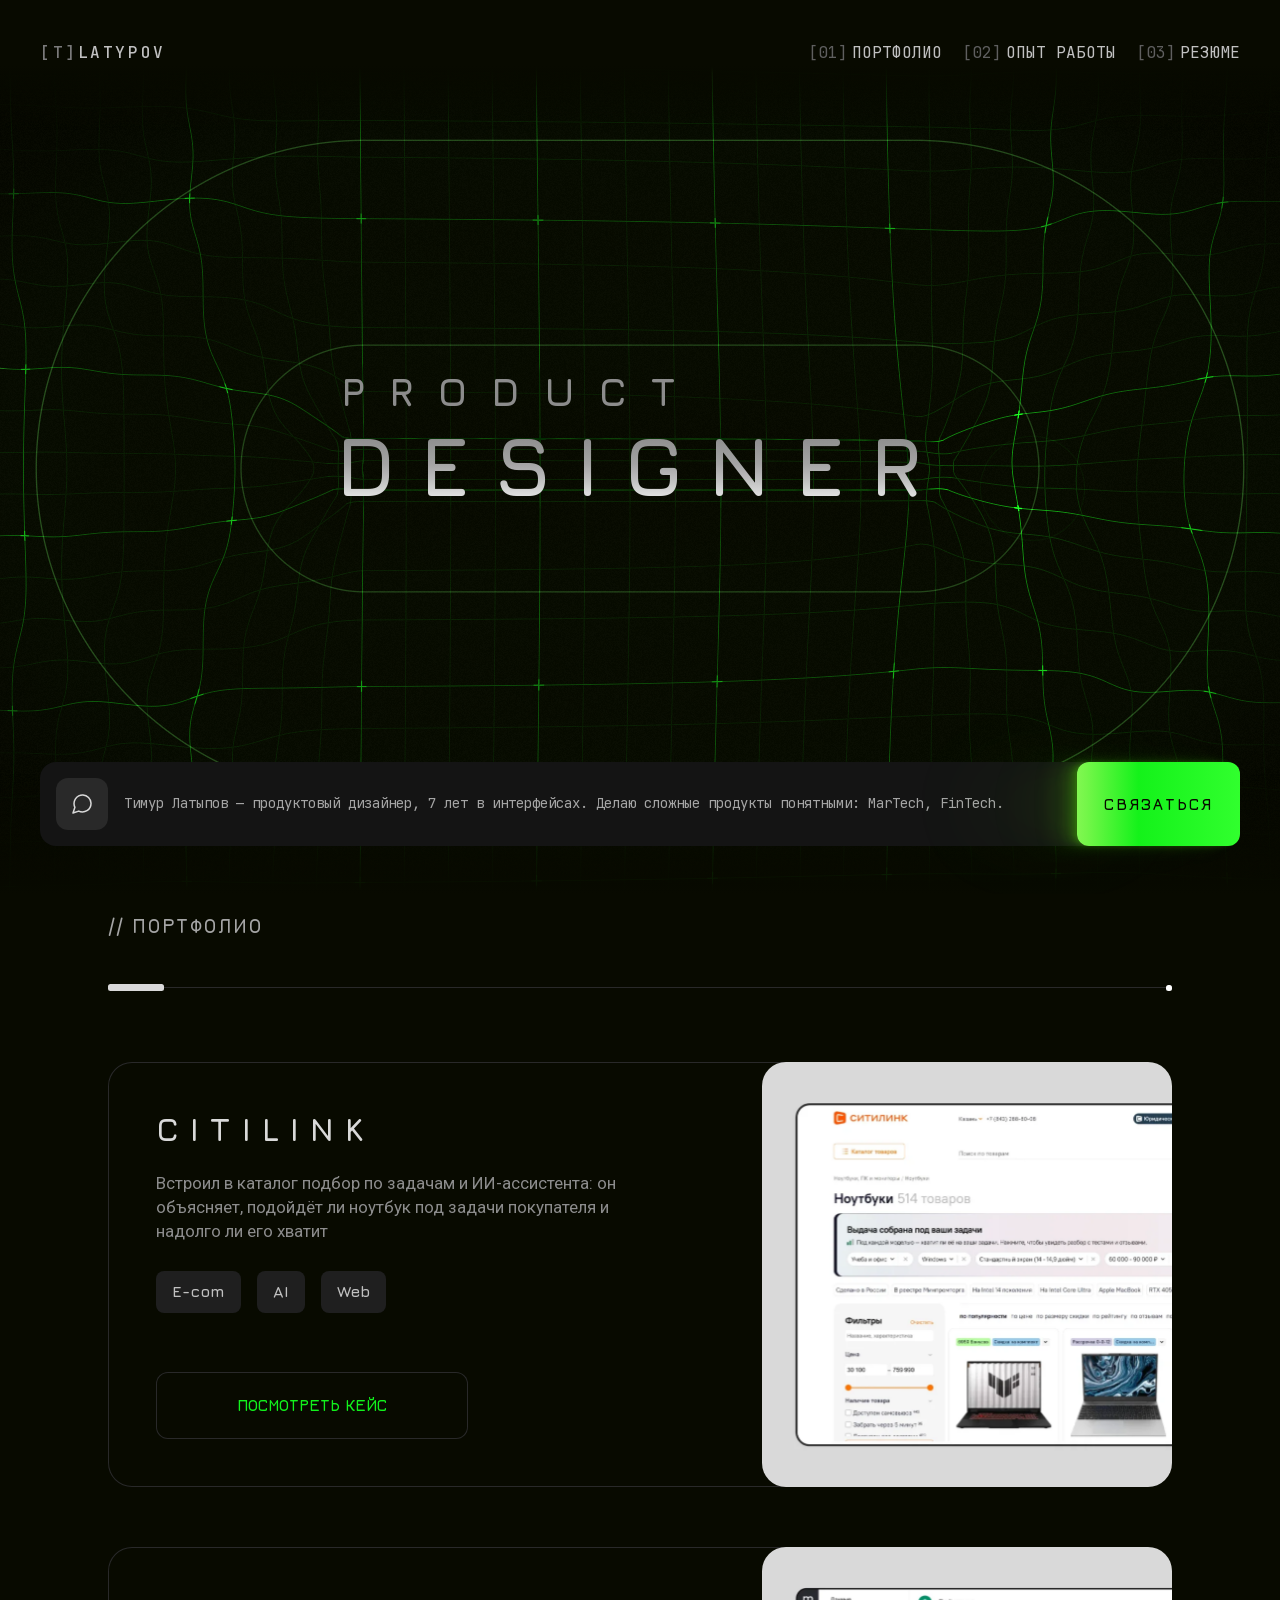
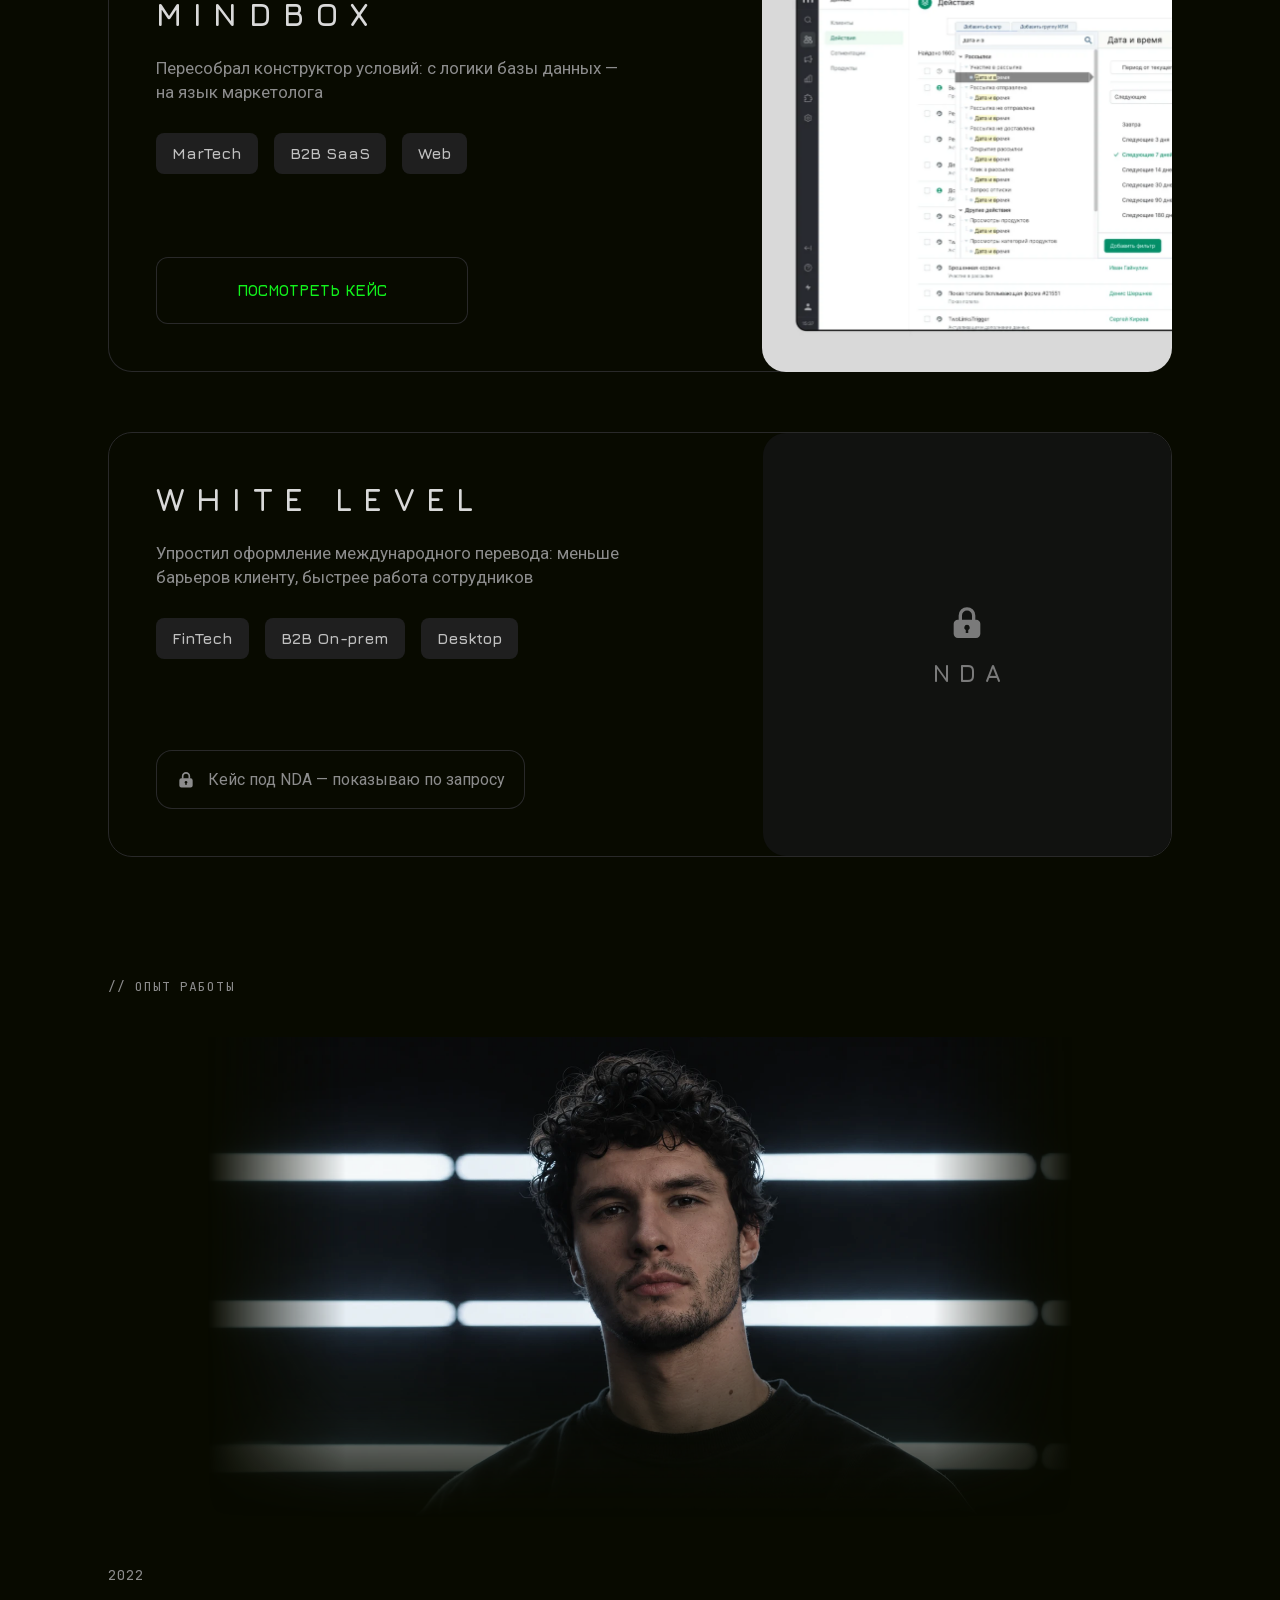
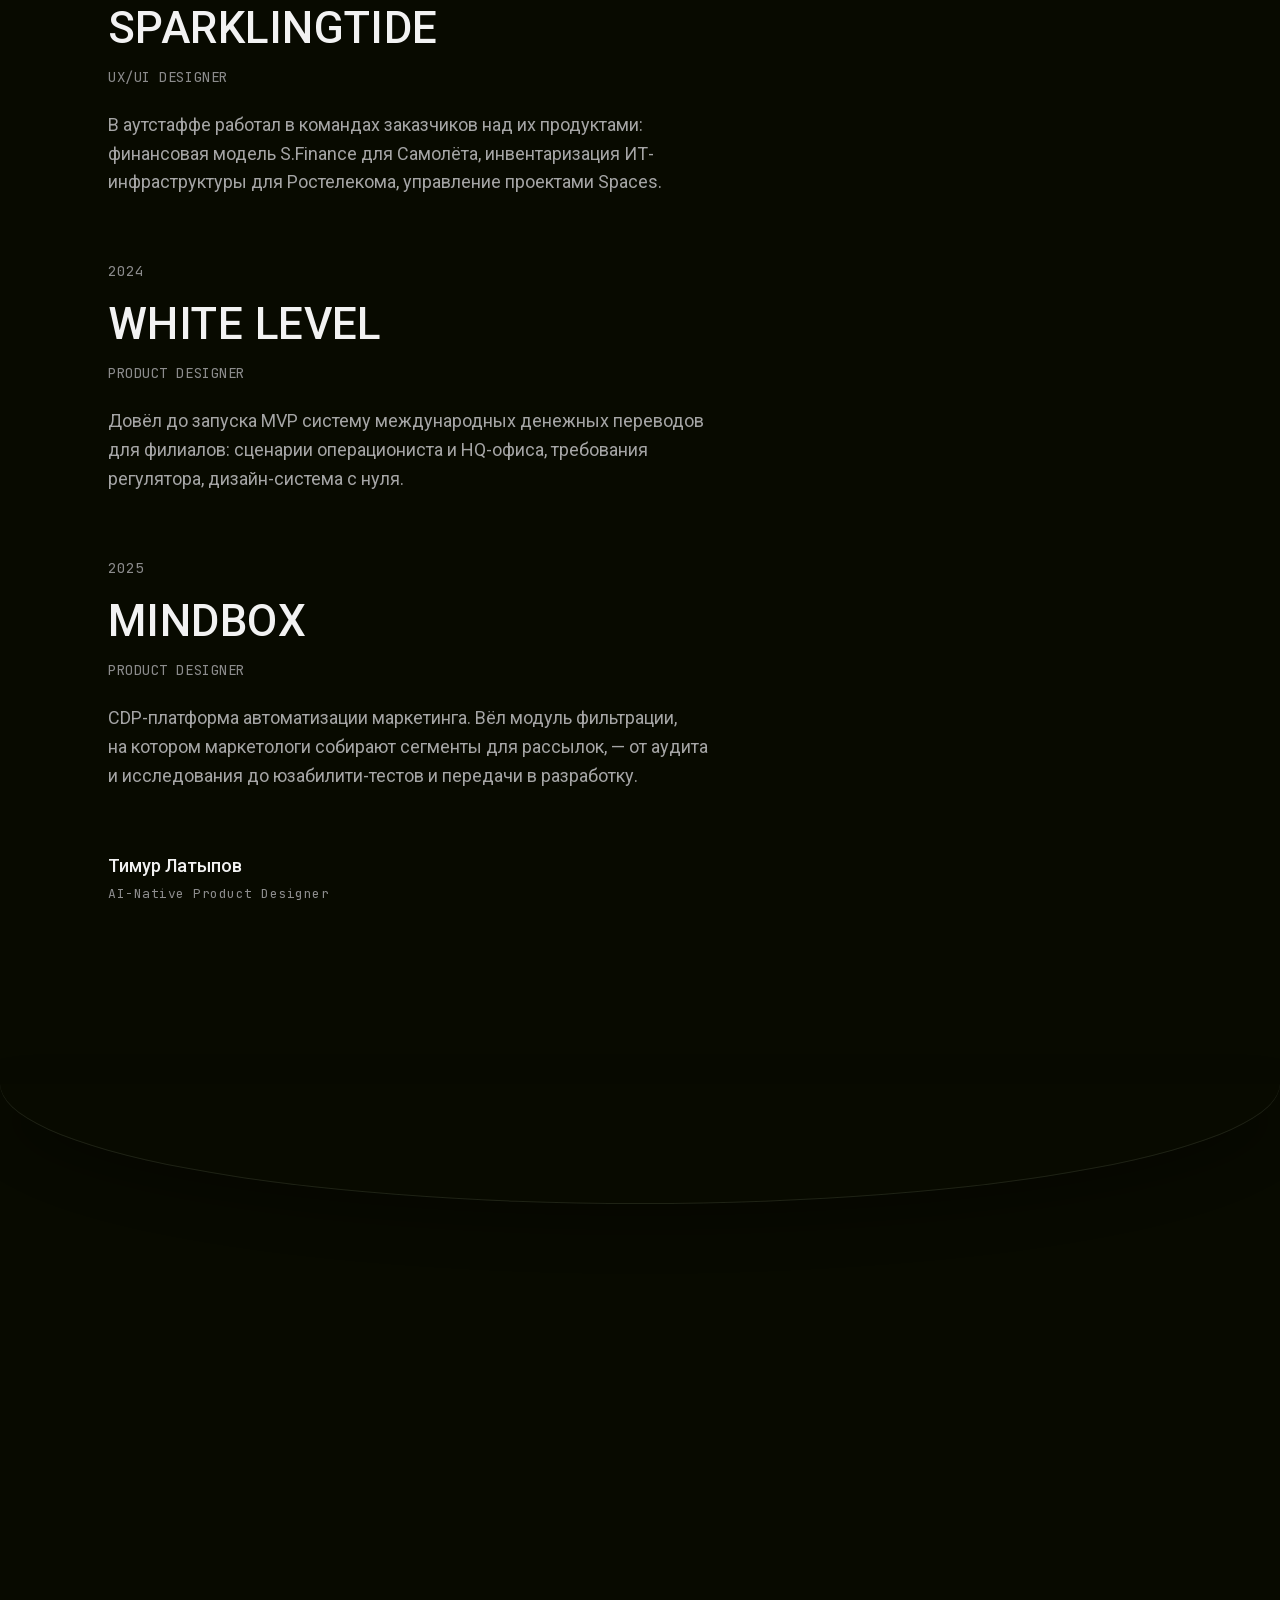
==== commit 1ffe4eef: "Сборка ba80a3b" ====
--- a/index.html
+++ b/index.html
@@ -1 +1 @@
-<!DOCTYPE html><html lang="ru" class="__variable_c2bf90 __variable_210a96 __variable_ea1f55"><head><meta charSet="utf-8"/><meta name="viewport" content="width=device-width, initial-scale=1"/><link rel="preload" href="/_next/static/media/0aa834ed78bf6d07-s.p.woff2" as="font" crossorigin="" type="font/woff2"/><link rel="preload" href="/_next/static/media/1e41be92c43b3255-s.p.woff2" as="font" crossorigin="" type="font/woff2"/><link rel="preload" href="/_next/static/media/4c1b5ff8ea720923-s.p.woff2" as="font" crossorigin="" type="font/woff2"/><link rel="preload" href="/_next/static/media/80841ae24d03ed90-s.p.woff2" as="font" crossorigin="" type="font/woff2"/><link rel="preload" href="/_next/static/media/bb3ef058b751a6ad-s.p.woff2" as="font" crossorigin="" type="font/woff2"/><link rel="preload" href="/_next/static/media/ef74cb41ae08e63d-s.p.woff2" as="font" crossorigin="" type="font/woff2"/><link rel="stylesheet" href="/_next/static/css/c3a46106d6b67b41.css" data-precedence="next"/><link rel="stylesheet" href="/_next/static/css/7c00fda805326ca8.css" data-precedence="next"/><link rel="stylesheet" href="/_next/static/css/2fe0981d71863264.css" data-precedence="next"/><link rel="preload" as="script" fetchPriority="low" href="/_next/static/chunks/webpack-b7220110ff850827.js"/><script src="/_next/static/chunks/4bd1b696-c7408084347438ae.js" async=""></script><script src="/_next/static/chunks/794-16b8a42d537e2b1f.js" async=""></script><script src="/_next/static/chunks/main-app-d97aa9b3f63c7def.js" async=""></script><script src="/_next/static/chunks/490-aa68f5b919b62344.js" async=""></script><script src="/_next/static/chunks/151-22a1f3db44e14bbd.js" async=""></script><script src="/_next/static/chunks/app/layout-75555556bd68dcb6.js" async=""></script><script src="/_next/static/chunks/591-2f2d7647bac12b4d.js" async=""></script><script src="/_next/static/chunks/app/page-9931cf161a4453aa.js" async=""></script><link rel="preload" href="/_next/static/chunks/494.6479c9d77da3f95c.js" as="script" fetchPriority="low"/><title>Тимур Латыпов — Продуктовый дизайнер</title><meta name="description" content="Продуктовый дизайнер, 7 лет в интерфейсах. Делаю сложные продукты понятными: MarTech, FinTech."/><meta name="google-site-verification" content="XM56tkXGJuTj2uECBx9fz_101BUZbZKKqam38nk7uIU"/><meta property="og:title" content="Тимур Латыпов — Продуктовый дизайнер"/><meta property="og:description" content="Продуктовый дизайнер, 7 лет в интерфейсах. Делаю сложные продукты понятными: MarTech, FinTech."/><meta property="og:url" content="https://elt3a.github.io/"/><meta property="og:site_name" content="Тимур Латыпов"/><meta property="og:locale" content="ru_RU"/><meta property="og:image" content="https://elt3a.github.io/images/og-home.jpg"/><meta property="og:image:width" content="1200"/><meta property="og:image:height" content="630"/><meta property="og:image:alt" content="Тимур Латыпов — Продуктовый дизайнер"/><meta property="og:type" content="website"/><meta name="twitter:card" content="summary_large_image"/><meta name="twitter:title" content="Тимур Латыпов — Продуктовый дизайнер"/><meta name="twitter:description" content="Продуктовый дизайнер, 7 лет в интерфейсах. Делаю сложные продукты понятными: MarTech, FinTech."/><meta name="twitter:image" content="https://elt3a.github.io/images/og-home.jpg"/><link rel="icon" href="/favicon.ico?dacaa60d5f2a5cfa" type="image/x-icon" sizes="16x16"/><link rel="icon" href="/icon.svg?08727a46246cafeb" type="image/svg+xml" sizes="any"/><link rel="apple-touch-icon" href="/apple-icon.png?95506372cbcbedf9" type="image/png" sizes="180x180"/><meta name="next-size-adjust" content=""/><script src="/_next/static/chunks/polyfills-42372ed130431b0a.js" noModule=""></script></head><body class="bg-[#080a00] text-[#d9d9d9] antialiased"><div hidden=""><!--$--><!--/$--></div><a href="#main-content" class="skip-link">Перейти к содержанию</a><header class="header-intro-reveal "><div class="header-wrapper flex items-center justify-between" style="font-size:1.6rem;font-family:var(--font-mono)"><a href="/" class="header-logo no-underline" style="color:#c1c1c1;letter-spacing:0.16em;font-weight:500;--n:0"><span class="logo-prefix"><span><span class="scramble-word"><span class="scramble-char" data-ch="["><span class="scramble-glyph">[</span></span><span class="scramble-char" data-ch="T"><span class="scramble-glyph">T</span></span><span class="scramble-char" data-ch="]"><span class="scramble-glyph">]</span></span></span></span></span><span><span class="scramble-word"><span class="scramble-char" data-ch="L"><span class="scramble-glyph">L</span></span><span class="scramble-char" data-ch="A"><span class="scramble-glyph">A</span></span><span class="scramble-char" data-ch="T"><span class="scramble-glyph">T</span></span><span class="scramble-char" data-ch="Y"><span class="scramble-glyph">Y</span></span><span class="scramble-char" data-ch="P"><span class="scramble-glyph">P</span></span><span class="scramble-char" data-ch="O"><span class="scramble-glyph">O</span></span><span class="scramble-char" data-ch="V"><span class="scramble-glyph">V</span></span></span></span></a><nav class="header-nav-desktop"><ul class="flex list-none" style="gap:2rem"><li style="--n:1"><a href="/#portfolio" class="nav-link no-underline" style="color:#c1c1c1"><span class="nav-link-prefix" style="margin-right:0.4rem"><span><span class="scramble-word"><span class="scramble-char" data-ch="["><span class="scramble-glyph">[</span></span><span class="scramble-char" data-ch="0"><span class="scramble-glyph">0</span></span><span class="scramble-char" data-ch="1"><span class="scramble-glyph">1</span></span><span class="scramble-char" data-ch="]"><span class="scramble-glyph">]</span></span></span></span></span><span><span class="scramble-word"><span class="scramble-char" data-ch="П"><span class="scramble-glyph">П</span></span><span class="scramble-char" data-ch="О"><span class="scramble-glyph">О</span></span><span class="scramble-char" data-ch="Р"><span class="scramble-glyph">Р</span></span><span class="scramble-char" data-ch="Т"><span class="scramble-glyph">Т</span></span><span class="scramble-char" data-ch="Ф"><span class="scramble-glyph">Ф</span></span><span class="scramble-char" data-ch="О"><span class="scramble-glyph">О</span></span><span class="scramble-char" data-ch="Л"><span class="scramble-glyph">Л</span></span><span class="scramble-char" data-ch="И"><span class="scramble-glyph">И</span></span><span class="scramble-char" data-ch="О"><span class="scramble-glyph">О</span></span></span></span></a></li><li style="--n:2"><a href="/#resume" class="nav-link no-underline" style="color:#c1c1c1"><span class="nav-link-prefix" style="margin-right:0.4rem"><span><span class="scramble-word"><span class="scramble-char" data-ch="["><span class="scramble-glyph">[</span></span><span class="scramble-char" data-ch="0"><span class="scramble-glyph">0</span></span><span class="scramble-char" data-ch="2"><span class="scramble-glyph">2</span></span><span class="scramble-char" data-ch="]"><span class="scramble-glyph">]</span></span></span></span></span><span><span class="scramble-word"><span class="scramble-char" data-ch="Р"><span class="scramble-glyph">Р</span></span><span class="scramble-char" data-ch="Е"><span class="scramble-glyph">Е</span></span><span class="scramble-char" data-ch="З"><span class="scramble-glyph">З</span></span><span class="scramble-char" data-ch="Ю"><span class="scramble-glyph">Ю</span></span><span class="scramble-char" data-ch="М"><span class="scramble-glyph">М</span></span><span class="scramble-char" data-ch="Е"><span class="scramble-glyph">Е</span></span></span></span></a></li></ul></nav><button class="burger-menu bg-transparent border-0 cursor-pointer" style="gap:7px" aria-label="Открыть меню" aria-expanded="false"><span class="block bg-[#c1c1c1] rounded-[12px]" style="width:4.4rem;height:2px;transform:none;transition:transform 0.2s ease"></span><span class="block bg-[#c1c1c1] rounded-[12px]" style="width:4.4rem;height:2px;transform:none;transition:transform 0.2s ease"></span></button></div><nav class="nav-mobile "><a href="/#portfolio"><span>[01]</span>ПОРТФОЛИО</a><a href="/#resume"><span>[02]</span>РЕЗЮМЕ</a></nav></header><div class="page-transition-wrapper"><script>(function(){try{history.scrollRestoration='manual';var n=performance.getEntriesByType('navigation')[0];if(location.hash&&n&&n.type!=='navigate')history.replaceState(history.state,'',location.pathname+location.search);if(!location.hash)scrollTo(0,0)}catch(e){}})()</script><main id="main-content"><section data-reveal-skip="true" data-menu-order="before" data-menu-fx="glitch" class="hero-section relative flex justify-center items-center overflow-hidden" style="min-height:calc(100vh / var(--page-zoom, 1) - 8rem);content-visibility:auto"><div class="hero-wrapper" style="max-width:192rem;margin:0 auto"><div class="hero-preloader" data-on="true" data-variant="titles" data-playing="true" aria-hidden="true"><div class="hero-pre hero-pre--titles"><div class="hero-pre-titles"><p class="hero-pre-titles__name"><span style="--d:0.1s;--k:-6">T</span><span style="--d:0.27s;--k:-5">I</span><span style="--d:0.04s;--k:-4">M</span><span style="--d:0.35s;--k:-3">U</span><span style="--d:0.17s;--k:-2">R</span><span style="--d:0s;--k:-1"> </span><span style="--d:0.21s;--k:0">L</span><span style="--d:0.02s;--k:1">A</span><span style="--d:0.31s;--k:2">T</span><span style="--d:0.12s;--k:3">Y</span><span style="--d:0.39s;--k:4">P</span><span style="--d:0.08s;--k:5">O</span><span style="--d:0.25s;--k:6">V</span></p><p class="hero-pre-titles__cap">Портфолио</p></div></div></div><div class="hero-anchor hero-intro-reveal relative flex items-center" style="gap:1.8rem"><div class="hero-cta-bar"><div class="hero-icon hidden items-center justify-center flex-shrink-0 bg-[#292929]" style="width:5.2rem;height:5.2rem;border-radius:calc(1.2 * var(--u))"><svg width="24" height="24" viewBox="0 0 24 24" fill="none"><path d="M21 11.5C21.0034 12.8199 20.6951 14.1219 20.1 15.3C19.3944 16.7118 18.3098 17.8992 16.9674 18.7293C15.6251 19.5594 14.0782 19.9994 12.5 20C11.1801 20.0035 9.87812 19.6951 8.7 19.1L3 21L4.9 15.3C4.30493 14.1219 3.99656 12.8199 4 11.5C4.00061 9.92179 4.44061 8.37488 5.27072 7.03258C6.10083 5.69028 7.28825 4.6056 8.7 3.90003C9.87812 3.30496 11.1801 2.99659 12.5 3.00003H13C15.0843 3.11502 17.053 3.99479 18.5291 5.47089C20.0052 6.94699 20.885 8.91568 21 11V11.5Z" stroke="#D9D9D9" stroke-width="1.5" stroke-linecap="round" stroke-linejoin="round"></path></svg></div><p class="hero-cta-desc hidden m-0 font-normal" style="font-family:var(--font-mono);color:#a5a5a5">Тимур Латыпов — продуктовый дизайнер, 7 лет в интерфейсах. Делаю сложные продукты понятными: MarTech, FinTech.</p><div class="hero-card-desktop hero-card-wrapper" style="position:relative;top:0.6rem"><a href="https://t.me/Latypov_Timur" target="_blank" rel="noopener noreferrer" data-bg-body="true" class="hero-card-glow relative flex flex-col flex-shrink-0 no-underline" style="width:15rem;height:16.5rem;background:linear-gradient(180deg,#38FF63 0%,#05FF3B 7.14%,#18EE11 53.13%,#EFFF95 88.02%,#EFFF95 95.2%,#ECFFC8 100%);box-shadow:0px 140px 88px rgba(94,239,19,0.06),0px 55px 46px rgba(94,239,19,0.12),0px 26px 22px rgba(94,239,19,0.14),0px 13px 11px rgba(94,239,19,0.12),0px 6px 6px rgba(94,239,19,0.11),0px 4px 4px rgba(94,239,19,0.08),0px 2px 2px rgba(94,239,19,0.06),0px 5px 22px rgba(94,239,19,0.11);border-radius:calc(0.8 * var(--u)) calc(3.6 * var(--u)) calc(3.6 * var(--u)) calc(0.8 * var(--u))"><span class="hero-card-sheen" aria-hidden="true"></span><span class="inline-flex items-center font-bold text-[#080A00]" style="font-family:var(--font-jura);font-size:1.2rem;line-height:1.4rem;height:1.4rem;gap:0.6rem;margin-left:1.6rem;margin-top:2.4rem"><span data-loop="" class="hero-status-dot relative inline-block rounded-full border border-[#080A00]" style="width:0.6rem;height:0.6rem;background:#A6FFA0;flex-shrink:0"></span>В сети</span><p class="font-bold text-[#080A00] m-0" style="font-family:var(--font-jura);font-size:2rem;line-height:2.4rem;height:4.8rem;width:10.8rem;margin-left:1.6rem;margin-top:0.8rem"><span><span class="scramble-word"><span class="scramble-char" data-ch="Т"><span class="scramble-glyph">Т</span></span><span class="scramble-char" data-ch="и"><span class="scramble-glyph">и</span></span><span class="scramble-char" data-ch="м"><span class="scramble-glyph">м</span></span><span class="scramble-char" data-ch="у"><span class="scramble-glyph">у</span></span><span class="scramble-char" data-ch="р"><span class="scramble-glyph">р</span></span></span><span><span class="scramble-char" data-ch=" "><span class="scramble-glyph"> </span></span></span><span class="scramble-word"><span class="scramble-char" data-ch="Л"><span class="scramble-glyph">Л</span></span><span class="scramble-char" data-ch="а"><span class="scramble-glyph">а</span></span><span class="scramble-char" data-ch="т"><span class="scramble-glyph">т</span></span><span class="scramble-char" data-ch="ы"><span class="scramble-glyph">ы</span></span><span class="scramble-char" data-ch="п"><span class="scramble-glyph">п</span></span><span class="scramble-char" data-ch="о"><span class="scramble-glyph">о</span></span><span class="scramble-char" data-ch="в"><span class="scramble-glyph">в</span></span></span></span></p><span class="hero-card-btn flex items-center justify-center text-[#CDFFB3]" style="font-family:var(--font-jura);font-weight:600;font-size:1.6rem;line-height:1.9rem;width:13.8rem;height:4.3rem;border-radius:calc(0.8 * var(--u)) calc(0.8 * var(--u)) calc(3 * var(--u)) calc(0.8 * var(--u));margin-top:2.2rem;margin-left:0.6rem"><span class="hero-card-btn__label"><span class="hero-card-btn__main">Телеграм</span></span><span class="hero-card-btn__proto" aria-hidden="true"><svg class="hero-card-btn__noodle" viewBox="0 0 138 64"><path class="hero-card-btn__noodle-line" d="M69 1 C69 30 99 26 99 54" pathLength="100"></path><path class="hero-card-btn__noodle-head" d="M94 51 L99 58 L104 51"></path><circle cx="69" cy="1" r="3.5"></circle></svg><span class="hero-card-btn__frame"><span class="hero-card-btn__frame-name">Telegram</span>t.me/Latypov_Timur</span></span></span></a><span class="card-glitch" data-on="false" aria-hidden="true"><span class="card-glitch__cut"></span><span class="card-glitch__slice"></span><span class="card-glitch__pale"></span></span></div><div class="hero-card-mobile hidden"><a href="https://t.me/Latypov_Timur" target="_blank" rel="noopener noreferrer" class="hero-card-mobile-btn flex items-center justify-center font-bold uppercase no-underline cursor-pointer text-[#080A00]" style="font-family:var(--font-jura);font-size:1.6rem;line-height:1.9rem;letter-spacing:0.12em;width:16.3rem;height:8.4rem;background:linear-gradient(270deg,#31FF2E 0%,#14F21A 62.16%,#74F649 94.21%,#EEFE94 146.63%);box-shadow:-110px 0px 88.8679px rgba(94,239,19,0.04),-54px 0px 46.9023px rgba(94,239,19,0.04),-24px 0px 21.3192px rgba(94,239,19,0.1),-12px 0px 10.6596px rgba(94,239,19,0.12),-6px 0px 6.39577px rgba(94,239,19,0.11),-4px 0px 4.26384px rgba(94,239,19,0.08),-2px 0px 2.13192px rgba(94,239,19,0.06);border-radius:calc(1.2 * var(--u))">Связаться</a></div></div><div class="container-mobile flex flex-col items-start"><h1 data-intro="chroma" data-idle="glitch" data-bg-anchor="true" data-bg-text="true" class="hero-title relative z-[1] m-0" style="font-family:var(--font-jura);font-weight:700;font-size:23rem;line-height:27.2rem;letter-spacing:0.01em;text-transform:uppercase;background:linear-gradient(0deg,#E0E0E0 18.18%,#BEBEBE 34.8%,#A4A4A4 50.75%,#949494 69.89%,#8F8F8F 75.9%);-webkit-background-clip:text;-webkit-text-fill-color:transparent;background-clip:text"><span class="hero-ghost hidden">D</span>ESIGNER<span class="hero-fx" data-variant="glitch" aria-hidden="true"><span class="hero-fx-word"><span class="hero-fx-word__l" style="--i:0"><span class="hero-fx-word__c"><span class="hero-fx-word__b"><span class="hero-fx-word__g">E</span><span class="hero-fx-ghost hero-fx-ghost--green">E</span><span class="hero-fx-ghost hero-fx-ghost--pale">E</span></span></span></span><span class="hero-fx-word__l" style="--i:1"><span class="hero-fx-word__c"><span class="hero-fx-word__b"><span class="hero-fx-word__g">S</span><span class="hero-fx-ghost hero-fx-ghost--green">S</span><span class="hero-fx-ghost hero-fx-ghost--pale">S</span></span></span></span><span class="hero-fx-word__l" style="--i:2"><span class="hero-fx-word__c"><span class="hero-fx-word__b"><span class="hero-fx-word__g">I</span><span class="hero-fx-ghost hero-fx-ghost--green">I</span><span class="hero-fx-ghost hero-fx-ghost--pale">I</span></span></span></span><span class="hero-fx-word__l" style="--i:3"><span class="hero-fx-word__c"><span class="hero-fx-word__b"><span class="hero-fx-word__g">G</span><span class="hero-fx-ghost hero-fx-ghost--green">G</span><span class="hero-fx-ghost hero-fx-ghost--pale">G</span></span></span></span><span class="hero-fx-word__l" style="--i:4"><span class="hero-fx-word__c"><span class="hero-fx-word__b"><span class="hero-fx-word__g">N</span><span class="hero-fx-ghost hero-fx-ghost--green">N</span><span class="hero-fx-ghost hero-fx-ghost--pale">N</span></span></span></span><span class="hero-fx-word__l" style="--i:5"><span class="hero-fx-word__c"><span class="hero-fx-word__b"><span class="hero-fx-word__g">E</span><span class="hero-fx-ghost hero-fx-ghost--green">E</span><span class="hero-fx-ghost hero-fx-ghost--pale">E</span></span></span></span><span class="hero-fx-word__l" style="--i:6"><span class="hero-fx-word__c"><span class="hero-fx-word__b"><span class="hero-fx-word__g">R</span><span class="hero-fx-ghost hero-fx-ghost--green">R</span><span class="hero-fx-ghost hero-fx-ghost--pale">R</span></span></span></span></span><span class="hero-fx-glitch" data-on="false"><span class="hero-fx-glitch__cut"><span class="hero-fx-glitch__ch" style="--i:0">E</span><span class="hero-fx-glitch__ch" style="--i:1">S</span><span class="hero-fx-glitch__ch" style="--i:2">I</span><span class="hero-fx-glitch__ch" style="--i:3">G</span><span class="hero-fx-glitch__ch" style="--i:4">N</span><span class="hero-fx-glitch__ch" style="--i:5">E</span><span class="hero-fx-glitch__ch" style="--i:6">R</span></span><span class="hero-fx-glitch__a"><span class="hero-fx-glitch__ch" style="--i:0">E</span><span class="hero-fx-glitch__ch" style="--i:1">S</span><span class="hero-fx-glitch__ch" style="--i:2">I</span><span class="hero-fx-glitch__ch" style="--i:3">G</span><span class="hero-fx-glitch__ch" style="--i:4">N</span><span class="hero-fx-glitch__ch" style="--i:5">E</span><span class="hero-fx-glitch__ch" style="--i:6">R</span></span><span class="hero-fx-glitch__b"><span class="hero-fx-glitch__ch" style="--i:0">E</span><span class="hero-fx-glitch__ch" style="--i:1">S</span><span class="hero-fx-glitch__ch" style="--i:2">I</span><span class="hero-fx-glitch__ch" style="--i:3">G</span><span class="hero-fx-glitch__ch" style="--i:4">N</span><span class="hero-fx-glitch__ch" style="--i:5">E</span><span class="hero-fx-glitch__ch" style="--i:6">R</span></span></span></span></h1><div class="hero-overlay absolute" style="left:0;top:0"><span data-bg-text="true" class="hero-label absolute font-bold uppercase" style="font-family:var(--font-jura);font-size:6rem;line-height:7.1rem;letter-spacing:0.45em;color:#8c8c8c;left:-0.4rem;top:-3.6rem">PRODUCT</span><ul data-hero-calm="true" data-bg-text="true" class="hero-experience absolute m-0 p-0 list-none" style="left:49.3rem;top:-2.3rem;width:15.4rem;white-space:nowrap"><li class="uppercase" style="font-family:var(--font-mono);font-weight:400;letter-spacing:-0.02em;font-size:1.6rem;line-height:1;color:#8c8c8c">EX</li><li class="uppercase" style="font-family:var(--font-mono);font-weight:400;letter-spacing:-0.02em;font-size:1.6rem;line-height:1;color:#8c8c8c">UX/UI DESIGNER</li><li class="uppercase" style="font-family:var(--font-mono);font-weight:400;letter-spacing:-0.02em;font-size:1.6rem;line-height:1;color:#8c8c8c">GRAPHIC DESIGNER</li></ul></div></div></div></div><div class="hero-description hero-description--hidden absolute box-border flex items-center" style="right:4rem;bottom:4rem;width:70.3rem;height:8.4rem;gap:1.6rem;padding:1.6rem 1.6rem 1.6rem 2rem;border:1px solid #1f1f1f;border-radius:calc(1.6 * var(--u))"><h2 class="hero-description-text m-0 font-normal flex-1 min-w-0" style="font-family:var(--font-mono);font-size:1.6rem;line-height:1.3;color:#a5a5a5">Тимур Латыпов — продуктовый дизайнер, 7 лет в интерфейсах. Делаю сложные продукты понятными: MarTech, FinTech.</h2><img alt="Тимур Латыпов" loading="lazy" width="52" height="52" decoding="async" data-nimg="1" class="flex-shrink-0" style="color:transparent;width:5.2rem;height:5.2rem;border-radius:calc(1.2 * var(--u))" srcSet="/_img/256/images/avatar.webp 1x, /_img/256/images/avatar.webp 2x" src="/_img/256/images/avatar.webp"/><span class="plaque-glitch" data-on="false" aria-hidden="true"><span class="plaque-glitch__cut"></span><span class="plaque-glitch__slice"></span><span class="plaque-glitch__pale"></span></span></div></section><section id="portfolio" class="portfolio-section" style="margin-bottom:14rem"><div class="wrapper"><div class="section-heading" style="margin-bottom:9rem;margin-top:2rem"><div class="section-heading-row flex items-baseline justify-between" style="gap:2.4rem;margin-bottom:4.4rem"><h3 class="section-heading-title font-bold uppercase" style="font-family:var(--font-jura);font-size:2rem;line-height:2.4rem;letter-spacing:0.1em;color:#a5a5a5">// ПОРТФОЛИО</h3></div><div class="section-heading-divider flex items-center" aria-hidden="true"><span class="flex-shrink-0 rounded-sm bg-[#d9d9d9]" style="width:5.6rem;height:0.7rem"></span><div class="SectionHeading_line__aomkK"></div><span class="flex-shrink-0 rounded-sm bg-white" style="width:0.6rem;height:0.6rem"></span></div></div><div class="portfolio-list flex flex-col" style="gap:8rem"><div class="cs-slot"><div class="cs-inner"><a data-reveal="true" class="portfolio-item portfolio-item--case no-underline flex items-start" style="height:61.4rem;border-radius:calc(2.4 * var(--u));box-shadow:none;overflow:visible" href="/cases/citilink/"><div class="card-fabric" aria-hidden="true"><canvas class="card-fabric__canvas"></canvas></div><div class="portfolio-item-info flex flex-col justify-between h-full flex-1" style="padding:6.4rem"><div><h4 class="portfolio-item-title relative font-bold uppercase text-[#d9d9d9]" style="font-family:var(--font-jura);font-size:3.2rem;line-height:3.8rem;letter-spacing:0.35em;margin-bottom:2.4rem">CITILINK<span class="project-glitch project-glitch--title" data-on="false" aria-hidden="true"><span class="project-glitch__cut" data-text="CITILINK"></span><span class="project-glitch__a" data-text="CITILINK"></span><span class="project-glitch__b" data-text="CITILINK"></span></span></h4><p class="portfolio-item-description font-normal text-[#8c8c8c]" style="font-family:var(--font-roboto);font-size:1.7rem;line-height:140%;max-width:48.3rem;margin-bottom:2.8rem">Встроил в каталог подбор по задачам и ИИ-ассистента: он объясняет, подойдёт ли ноутбук под задачи покупателя и надолго ли его хватит</p><ul class="tags-list flex flex-wrap" style="gap:1.6rem"><li class="tags-list-item font-bold bg-[#1f1f1f] text-[#c1c1c1]" style="font-family:var(--font-jura);font-size:1.6rem;line-height:110%;padding:1.2rem 1.6rem;border-radius:calc(0.8 * var(--u))">E-com</li><li class="tags-list-item font-bold bg-[#1f1f1f] text-[#c1c1c1]" style="font-family:var(--font-jura);font-size:1.6rem;line-height:110%;padding:1.2rem 1.6rem;border-radius:calc(0.8 * var(--u))">AI</li><li class="tags-list-item font-bold bg-[#1f1f1f] text-[#c1c1c1]" style="font-family:var(--font-jura);font-size:1.6rem;line-height:110%;padding:1.2rem 1.6rem;border-radius:calc(0.8 * var(--u))">Web</li></ul></div><div><div class="portfolio-btn-desktop"><span data-accent="" class="btn-round relative rounded-full inline-flex flex-shrink-0" style="width:6.8rem;height:6.8rem"><span class="btn-round-face absolute inset-0 rounded-full flex items-center justify-center bg-[#12F21C]"><svg class="btn-round-arrow" style="width:2.4rem;height:2.4rem" xmlns="http://www.w3.org/2000/svg" viewBox="0 0 24 24" fill="none"><path d="M5 12H19" stroke="#080A00" stroke-width="2" stroke-linecap="round" stroke-linejoin="round"></path><path d="M12 5L19 12L12 19" stroke="#080A00" stroke-width="2" stroke-linecap="round" stroke-linejoin="round"></path></svg></span></span></div><span class="portfolio-btn-mobile hidden items-center justify-center font-bold uppercase text-[#12F21C]" style="font-family:var(--font-jura);font-size:1.6rem;line-height:1.9rem;width:31.2rem;padding:2.4rem;box-shadow:inset 0 0 0 1px rgba(41,41,41,1);border-radius:calc(1.2 * var(--u))">Посмотреть кейс</span></div></div><div data-reveal-zoom="true" data-reveal-clipped="" class="portfolio-item-preview overflow-hidden flex items-center justify-center flex-shrink-0 relative" style="width:61.4rem;height:61.4rem;border-radius:calc(2.4 * var(--u))"><div class="portfolio-item-media absolute inset-0"><img alt="CITILINK" loading="lazy" decoding="async" data-nimg="fill" class="portfolio-item-img portfolio-item-img-desktop object-cover" style="position:absolute;height:100%;width:100%;left:0;top:0;right:0;bottom:0;color:transparent" sizes="(min-width: 1281px) 50vw, 700px" srcSet="/_img/480/images/cases/citilink/cover-preview-v2.webp 384w, /_img/960/images/cases/citilink/cover-preview-v2.webp 640w, /_img/960/images/cases/citilink/cover-preview-v2.webp 750w, /_img/960/images/cases/citilink/cover-preview-v2.webp 828w, /_img/1440/images/cases/citilink/cover-preview-v2.webp 1080w, /_img/1440/images/cases/citilink/cover-preview-v2.webp 1200w, /_img/1920/images/cases/citilink/cover-preview-v2.webp 1920w, /_img/2560/images/cases/citilink/cover-preview-v2.webp 2048w, /_img/2560/images/cases/citilink/cover-preview-v2.webp 3840w" src="/_img/2560/images/cases/citilink/cover-preview-v2.webp"/><img alt="CITILINK" loading="lazy" decoding="async" data-nimg="fill" class="portfolio-item-img portfolio-item-img-mobile object-cover" style="position:absolute;height:100%;width:100%;left:0;top:0;right:0;bottom:0;color:transparent" sizes="100vw" srcSet="/_img/960/images/cases/citilink/cover2.webp 640w, /_img/960/images/cases/citilink/cover2.webp 750w, /_img/960/images/cases/citilink/cover2.webp 828w, /_img/1440/images/cases/citilink/cover2.webp 1080w, /_img/1440/images/cases/citilink/cover2.webp 1200w, /_img/1920/images/cases/citilink/cover2.webp 1920w, /_img/2560/images/cases/citilink/cover2.webp 2048w, /_img/2560/images/cases/citilink/cover2.webp 3840w" src="/_img/2560/images/cases/citilink/cover2.webp"/></div></div></a><div class="cs-veil"></div></div></div><div class="cs-slot"><div class="cs-inner"><a data-reveal="true" class="portfolio-item portfolio-item--case no-underline flex items-start" style="height:61.4rem;border-radius:calc(2.4 * var(--u));box-shadow:none;overflow:visible" href="/cases/mindbox/"><div class="card-fabric" aria-hidden="true"><canvas class="card-fabric__canvas"></canvas></div><div class="portfolio-item-info flex flex-col justify-between h-full flex-1" style="padding:6.4rem"><div><h4 class="portfolio-item-title relative font-bold uppercase text-[#d9d9d9]" style="font-family:var(--font-jura);font-size:3.2rem;line-height:3.8rem;letter-spacing:0.35em;margin-bottom:2.4rem">MINDBOX<span class="project-glitch project-glitch--title" data-on="false" aria-hidden="true"><span class="project-glitch__cut" data-text="MINDBOX"></span><span class="project-glitch__a" data-text="MINDBOX"></span><span class="project-glitch__b" data-text="MINDBOX"></span></span></h4><p class="portfolio-item-description font-normal text-[#8c8c8c]" style="font-family:var(--font-roboto);font-size:1.7rem;line-height:140%;max-width:48.3rem;margin-bottom:2.8rem">Пересобрал конструктор условий: с логики базы данных — на язык маркетолога</p><ul class="tags-list flex flex-wrap" style="gap:1.6rem"><li class="tags-list-item font-bold bg-[#1f1f1f] text-[#c1c1c1]" style="font-family:var(--font-jura);font-size:1.6rem;line-height:110%;padding:1.2rem 1.6rem;border-radius:calc(0.8 * var(--u))">MarTech</li><li class="tags-list-item font-bold bg-[#1f1f1f] text-[#c1c1c1]" style="font-family:var(--font-jura);font-size:1.6rem;line-height:110%;padding:1.2rem 1.6rem;border-radius:calc(0.8 * var(--u))">B2B SaaS</li><li class="tags-list-item font-bold bg-[#1f1f1f] text-[#c1c1c1]" style="font-family:var(--font-jura);font-size:1.6rem;line-height:110%;padding:1.2rem 1.6rem;border-radius:calc(0.8 * var(--u))">Web</li></ul></div><div><div class="portfolio-btn-desktop"><span data-accent="" class="btn-round relative rounded-full inline-flex flex-shrink-0" style="width:6.8rem;height:6.8rem"><span class="btn-round-face absolute inset-0 rounded-full flex items-center justify-center bg-[#12F21C]"><svg class="btn-round-arrow" style="width:2.4rem;height:2.4rem" xmlns="http://www.w3.org/2000/svg" viewBox="0 0 24 24" fill="none"><path d="M5 12H19" stroke="#080A00" stroke-width="2" stroke-linecap="round" stroke-linejoin="round"></path><path d="M12 5L19 12L12 19" stroke="#080A00" stroke-width="2" stroke-linecap="round" stroke-linejoin="round"></path></svg></span></span></div><span class="portfolio-btn-mobile hidden items-center justify-center font-bold uppercase text-[#12F21C]" style="font-family:var(--font-jura);font-size:1.6rem;line-height:1.9rem;width:31.2rem;padding:2.4rem;box-shadow:inset 0 0 0 1px rgba(41,41,41,1);border-radius:calc(1.2 * var(--u))">Посмотреть кейс</span></div></div><div data-reveal-zoom="true" data-reveal-clipped="" class="portfolio-item-preview overflow-hidden flex items-center justify-center flex-shrink-0 relative" style="width:61.4rem;height:61.4rem;border-radius:calc(2.4 * var(--u))"><div class="portfolio-item-media absolute inset-0"><img alt="MINDBOX" loading="lazy" decoding="async" data-nimg="fill" class="portfolio-item-img portfolio-item-img-desktop object-cover" style="position:absolute;height:100%;width:100%;left:0;top:0;right:0;bottom:0;color:transparent" sizes="(min-width: 1281px) 50vw, 700px" srcSet="/_img/480/images/cases/mindbox/preview.webp 384w, /_img/960/images/cases/mindbox/preview.webp 640w, /_img/960/images/cases/mindbox/preview.webp 750w, /_img/960/images/cases/mindbox/preview.webp 828w, /_img/1440/images/cases/mindbox/preview.webp 1080w, /_img/1440/images/cases/mindbox/preview.webp 1200w, /_img/1920/images/cases/mindbox/preview.webp 1920w, /_img/2560/images/cases/mindbox/preview.webp 2048w, /_img/2560/images/cases/mindbox/preview.webp 3840w" src="/_img/2560/images/cases/mindbox/preview.webp"/><img alt="MINDBOX" loading="lazy" decoding="async" data-nimg="fill" class="portfolio-item-img portfolio-item-img-mobile object-cover" style="position:absolute;height:100%;width:100%;left:0;top:0;right:0;bottom:0;color:transparent" sizes="100vw" srcSet="/_img/960/images/cases/mindbox/cover2.webp 640w, /_img/960/images/cases/mindbox/cover2.webp 750w, /_img/960/images/cases/mindbox/cover2.webp 828w, /_img/1440/images/cases/mindbox/cover2.webp 1080w, /_img/1440/images/cases/mindbox/cover2.webp 1200w, /_img/1920/images/cases/mindbox/cover2.webp 1920w, /_img/2560/images/cases/mindbox/cover2.webp 2048w, /_img/2560/images/cases/mindbox/cover2.webp 3840w" src="/_img/2560/images/cases/mindbox/cover2.webp"/></div></div></a><div class="cs-veil"></div></div></div><div class="cs-slot"><div class="cs-inner"><div data-reveal="true" class="portfolio-item portfolio-item--nda flex items-start" style="height:61.4rem;border-radius:calc(2.4 * var(--u));box-shadow:none;overflow:visible"><div class="portfolio-item-info flex flex-col justify-between h-full flex-1" style="padding:6.4rem"><div><h4 class="portfolio-item-title relative font-bold uppercase text-[#d9d9d9]" style="font-family:var(--font-jura);font-size:3.2rem;line-height:3.8rem;letter-spacing:0.35em;margin-bottom:2.4rem">WHITE LEVEL</h4><p class="portfolio-item-description font-normal text-[#8c8c8c]" style="font-family:var(--font-roboto);font-size:1.7rem;line-height:140%;max-width:48.3rem;margin-bottom:2.8rem">Упростил оформление международного перевода: меньше барьеров клиенту, быстрее работа сотрудников</p><ul class="tags-list flex flex-wrap" style="gap:1.6rem"><li class="tags-list-item font-bold bg-[#1f1f1f] text-[#c1c1c1]" style="font-family:var(--font-jura);font-size:1.6rem;line-height:110%;padding:1.2rem 1.6rem;border-radius:calc(0.8 * var(--u))">FinTech</li><li class="tags-list-item font-bold bg-[#1f1f1f] text-[#c1c1c1]" style="font-family:var(--font-jura);font-size:1.6rem;line-height:110%;padding:1.2rem 1.6rem;border-radius:calc(0.8 * var(--u))">B2B On-prem</li><li class="tags-list-item font-bold bg-[#1f1f1f] text-[#c1c1c1]" style="font-family:var(--font-jura);font-size:1.6rem;line-height:110%;padding:1.2rem 1.6rem;border-radius:calc(0.8 * var(--u))">Desktop</li></ul></div><div><span data-accent="" class="portfolio-nda-note inline-flex items-center text-[#8c8c8c]" style="font-family:var(--font-roboto);font-size:1.6rem;line-height:2.7rem;gap:1.2rem;padding:1.6rem 2rem;border-radius:calc(1.6 * var(--u));box-shadow:inset 0 0 0 1px #292929"><span class="flex-shrink-0"><svg style="width:2.4rem;height:2.4rem" viewBox="0 0 24 24" fill="none" xmlns="http://www.w3.org/2000/svg" aria-hidden="true"><rect x="4" y="10" width="16" height="11" rx="2.5" stroke="currentColor" stroke-width="1.5"></rect><path d="M8 10V7a4 4 0 0 1 8 0v3" stroke="currentColor" stroke-width="1.5" stroke-linecap="round"></path></svg></span><span>Кейс под NDA — <span class="whitespace-nowrap">показываю по запросу</span></span></span></div></div><div data-reveal-zoom="true" data-reveal-clipped="" class="portfolio-item-preview portfolio-item-preview--nda flex items-center justify-center flex-shrink-0 relative" style="width:61.4rem;height:61.4rem;border-radius:calc(2.4 * var(--u))"><div class="flex flex-col items-center text-[#7a7a7a]" style="gap:2rem"><svg style="width:6.4rem;height:6.4rem" viewBox="0 0 24 24" fill="none" xmlns="http://www.w3.org/2000/svg" aria-hidden="true"><rect x="4" y="10" width="16" height="11" rx="2.5" stroke="currentColor" stroke-width="1.5"></rect><path d="M8 10V7a4 4 0 0 1 8 0v3" stroke="currentColor" stroke-width="1.5" stroke-linecap="round"></path></svg><span class="font-bold" style="font-family:var(--font-jura);font-size:2.4rem;line-height:2.8rem;letter-spacing:0.35em;margin-left:0.35em">NDA</span></div></div></div><div class="cs-veil"></div></div></div></div></div></section></main><footer class="ft-curtain" data-fit="true"><!--$!--><template data-dgst=""></template><!--/$--><div class="ft-curtain__glow" aria-hidden="true"></div><div class="ft-curtain__stage"><div class="wrapper ft-curtain__top"><h2 class="ft-curtain__title" data-ft-calm="soft"><span class="ft-curtain__q">Создаёте продукт?</span><span class="ft-curtain__a">Давайте делать вместе.</span></h2><div class="ft-curtain__actions" data-ft-calm="soft"><a href="https://t.me/Latypov_Timur" target="_blank" rel="noopener noreferrer" class="ft-pill ft-pill--green ft-hot "><span class="ft-pill__label"><span><span class="scramble-word"><span class="scramble-char" data-ch="Н"><span class="scramble-glyph">Н</span></span><span class="scramble-char" data-ch="а"><span class="scramble-glyph">а</span></span><span class="scramble-char" data-ch="п"><span class="scramble-glyph">п</span></span><span class="scramble-char" data-ch="и"><span class="scramble-glyph">и</span></span><span class="scramble-char" data-ch="с"><span class="scramble-glyph">с</span></span><span class="scramble-char" data-ch="а"><span class="scramble-glyph">а</span></span><span class="scramble-char" data-ch="т"><span class="scramble-glyph">т</span></span><span class="scramble-char" data-ch="ь"><span class="scramble-glyph">ь</span></span></span><span><span class="scramble-char" data-ch=" "><span class="scramble-glyph"> </span></span></span><span class="scramble-word"><span class="scramble-char" data-ch="в"><span class="scramble-glyph">в</span></span></span><span><span class="scramble-char" data-ch=" "><span class="scramble-glyph"> </span></span></span><span class="scramble-word"><span class="scramble-char" data-ch="T"><span class="scramble-glyph">T</span></span><span class="scramble-char" data-ch="e"><span class="scramble-glyph">e</span></span><span class="scramble-char" data-ch="l"><span class="scramble-glyph">l</span></span><span class="scramble-char" data-ch="e"><span class="scramble-glyph">e</span></span><span class="scramble-char" data-ch="g"><span class="scramble-glyph">g</span></span><span class="scramble-char" data-ch="r"><span class="scramble-glyph">r</span></span><span class="scramble-char" data-ch="a"><span class="scramble-glyph">a</span></span><span class="scramble-char" data-ch="m"><span class="scramble-glyph">m</span></span></span></span></span><span class="ft-icon ft-icon--up-right" aria-hidden="true"><svg class="ft-icon__a" viewBox="0 0 24 24" fill="none" aria-hidden="true"><path d="M7 17 17 7M8.5 7H17v8.5" stroke="currentColor" stroke-width="1.8" stroke-linecap="round" stroke-linejoin="round"></path></svg><svg class="ft-icon__b" viewBox="0 0 24 24" fill="none" aria-hidden="true"><path d="M7 17 17 7M8.5 7H17v8.5" stroke="currentColor" stroke-width="1.8" stroke-linecap="round" stroke-linejoin="round"></path></svg></span></a><a href="/resume.pdf" target="_blank" rel="noopener noreferrer" class="ft-pill ft-pill--ghost ft-hot " data-ft-calm="soft"><span class="ft-pill__label"><span><span class="scramble-word"><span class="scramble-char" data-ch="Р"><span class="scramble-glyph">Р</span></span><span class="scramble-char" data-ch="е"><span class="scramble-glyph">е</span></span><span class="scramble-char" data-ch="з"><span class="scramble-glyph">з</span></span><span class="scramble-char" data-ch="ю"><span class="scramble-glyph">ю</span></span><span class="scramble-char" data-ch="м"><span class="scramble-glyph">м</span></span><span class="scramble-char" data-ch="е"><span class="scramble-glyph">е</span></span></span><span><span class="scramble-char" data-ch=" "><span class="scramble-glyph"> </span></span></span><span class="scramble-word"><span class="scramble-char" data-ch="("><span class="scramble-glyph">(</span></span><span class="scramble-char" data-ch="C"><span class="scramble-glyph">C</span></span><span class="scramble-char" data-ch="V"><span class="scramble-glyph">V</span></span><span class="scramble-char" data-ch=")"><span class="scramble-glyph">)</span></span></span></span></span><span class="ft-icon ft-icon--down" aria-hidden="true"><svg class="ft-icon__a" viewBox="0 0 24 24" fill="none" aria-hidden="true"><path d="M12 4.5v15M6 13.5l6 6 6-6" stroke="currentColor" stroke-width="1.8" stroke-linecap="round" stroke-linejoin="round"></path></svg><svg class="ft-icon__b" viewBox="0 0 24 24" fill="none" aria-hidden="true"><path d="M12 4.5v15M6 13.5l6 6 6-6" stroke="currentColor" stroke-width="1.8" stroke-linecap="round" stroke-linejoin="round"></path></svg></span></a></div></div><div class="wrapper"><div class="ft-divider" aria-hidden="true" data-loop=""><span></span><i></i><span></span></div><div class="ft-bar " data-ft-calm=""><nav class="ft-bar__nav" aria-label="Разделы"><a href="/#portfolio" class="nav-link no-underline" style="color:#c1c1c1;font-family:var(--font-mono);font-size:1.4rem"><span class="nav-link-prefix" style="margin-right:0.4rem"><span><span class="scramble-word"><span class="scramble-char" data-ch="["><span class="scramble-glyph">[</span></span><span class="scramble-char" data-ch="0"><span class="scramble-glyph">0</span></span><span class="scramble-char" data-ch="1"><span class="scramble-glyph">1</span></span><span class="scramble-char" data-ch="]"><span class="scramble-glyph">]</span></span></span></span></span><span><span class="scramble-word"><span class="scramble-char" data-ch="П"><span class="scramble-glyph">П</span></span><span class="scramble-char" data-ch="О"><span class="scramble-glyph">О</span></span><span class="scramble-char" data-ch="Р"><span class="scramble-glyph">Р</span></span><span class="scramble-char" data-ch="Т"><span class="scramble-glyph">Т</span></span><span class="scramble-char" data-ch="Ф"><span class="scramble-glyph">Ф</span></span><span class="scramble-char" data-ch="О"><span class="scramble-glyph">О</span></span><span class="scramble-char" data-ch="Л"><span class="scramble-glyph">Л</span></span><span class="scramble-char" data-ch="И"><span class="scramble-glyph">И</span></span><span class="scramble-char" data-ch="О"><span class="scramble-glyph">О</span></span></span></span></a></nav><p class="ft-bar__copy">© <span>2026</span> Тимур Латыпов</p><button type="button" class="ft-totop "><span><span class="scramble-word"><span class="scramble-char" data-ch="Н"><span class="scramble-glyph">Н</span></span><span class="scramble-char" data-ch="А"><span class="scramble-glyph">А</span></span><span class="scramble-char" data-ch="В"><span class="scramble-glyph">В</span></span><span class="scramble-char" data-ch="Е"><span class="scramble-glyph">Е</span></span><span class="scramble-char" data-ch="Р"><span class="scramble-glyph">Р</span></span><span class="scramble-char" data-ch="Х"><span class="scramble-glyph">Х</span></span></span></span><span class="ft-totop__arrow" aria-hidden="true">↑</span></button></div></div></div><div class="ft-curtain__brand"><div class="ft-curtain__word" aria-hidden="true" data-ft-calm="soft"><span class="ft-curtain__ch"><span class="ft-curtain__g">L</span></span><span class="ft-curtain__ch"><span class="ft-curtain__g">A</span></span><span class="ft-curtain__ch"><span class="ft-curtain__g">T</span></span><span class="ft-curtain__ch"><span class="ft-curtain__g">Y</span></span><span class="ft-curtain__ch"><span class="ft-curtain__g">P</span></span><span class="ft-curtain__ch"><span class="ft-curtain__g">O</span></span><span class="ft-curtain__ch"><span class="ft-curtain__g">V</span></span></div></div></footer><!--$--><!--/$--></div><div class="page-transition-overlay"></div><script src="/_next/static/chunks/webpack-b7220110ff850827.js" id="_R_" async=""></script><script>(self.__next_f=self.__next_f||[]).push([0])</script><script>self.__next_f.push([1,"1:\"$Sreact.fragment\"\n2:\"static/chunks/490-aa68f5b919b62344.js\"\n3:\"static/chunks/151-22a1f3db44e14bbd.js\"\n4:\"static/chunks/app/layout-75555556bd68dcb6.js\"\n5:I[6352,[\"490\",\"$2\",\"151\",\"$3\",\"177\",\"$4\"],\"default\"]\n6:I[8444,[\"490\",\"$2\",\"151\",\"$3\",\"177\",\"$4\"],\"default\"]\n7:I[3139,[\"490\",\"$2\",\"151\",\"$3\",\"177\",\"$4\"],\"default\"]\n8:I[6564,[\"490\",\"$2\",\"151\",\"$3\",\"177\",\"$4\"],\"default\"]\n9:I[8695,[\"490\",\"$2\",\"151\",\"$3\",\"177\",\"$4\"],\"default\"]\na:I[6119,[\"490\",\"$2\",\"151\",\"$3\",\"177\",\"$4\"],\"default\"]\nb:I[7121,[],\"\"]\nc:I[4581,[],\"\"]\ne:\"static/chunks/591-2f2d7647bac12b4d.js\"\nf:\"static/chunks/app/page-9931cf161a4453aa.js\"\n10:I[2514,[\"591\",\"$e\",\"151\",\"$3\",\"974\",\"$f\"],\"default\"]\n11:I[478,[\"591\",\"$e\",\"151\",\"$3\",\"974\",\"$f\"],\"default\"]\n12:I[3969,[\"591\",\"$e\",\"151\",\"$3\",\"974\",\"$f\"],\"default\"]\n13:I[8376,[\"591\",\"$e\",\"151\",\"$3\",\"974\",\"$f\"],\"default\"]\n14:I[484,[],\"OutletBoundary\"]\n15:\"$Sreact.suspense\"\n17:\"ViewportBoundary\"\n18:I[484,[],\"$17\"]\n1a:\"MetadataBoundary\"\n1b:I[484,[],\"$1a\"]\n1d:I[7123,[],\"default\",1]\n:HL[\"/_next/static/media/0aa834ed78bf6d07-s.p.woff2\",\"font\",{\"crossOrigin\":\"\",\"type\":\"font/woff2\"}]\n:HL[\"/_next/static/media/1e41be92c43b3255-s.p.woff2\",\"font\",{\"crossOrigin\":\"\",\"type\":\"font/woff2\"}]\n:HL[\"/_next/static/media/4c1b5ff8ea720923-s.p.woff2\",\"font\",{\"crossOrigin\":\"\",\"type\":\"font/woff2\"}]\n:HL[\"/_next/static/media/80841ae24d03ed90-s.p.woff2\",\"font\",{\"crossOrigin\":\"\",\"type\":\"font/woff2\"}]\n:HL[\"/_next/static/media/bb3ef058b751a6ad-s.p.woff2\",\"font\",{\"crossOrigin\":\"\",\"type\":\"font/woff2\"}]\n:HL[\"/_next/static/media/ef74cb41ae08e63d-s.p.woff2\",\"font\",{\"crossOrigin\":\"\",\"type\":\"font/woff2\"}]\n:HL[\"/_next/static/css/c3a46106d6b67b41.css\",\"style\"]\n:HL[\"/_next/static/css/7c00fda805326ca8.css\",\"style\"]\n:HL[\"/_next/static/css/2fe0981d71863264.css\",\"style\"]\nd:[[\"children\",{\"s\":\"__PAGE__\",\"h\":512,\"d\":{\"r\":[\"$\",\"$1\",\"c\",{\"children\":[[[\"$\",\"$L10\",null,{}],[\"$\",\"main\",null,{\"id\":\"main-content\",\"children\":[[\"$\",\"$L11\",null,{}],[\"$\",\"$L12\",null,{}],false]}],[\"$\",\"$L13\",null,{}]],[[\"$\",\"link\",\"0\",{\"rel\":\"stylesheet\",\"href\":\"/_next/static/css/2fe0981d71863264.css\",\"precedence\":\"next\",\"crossOrigin\":\"$undefined\",\"nonce\":\"$undefined\"}]],[\"$\",\"$L14\",null,{\"children\":[\"$\",\"$15\",null,{\"name\":\"Next.MetadataOutlet\",\"children\":\"$@16\"}]}]]}],\"p\":false,\"v\":null}}]]\n0:{\"P\":null,\"c\":[\"\",\"\"],\"q\":\"\",\"i\":false,\"t\":{\"t\":{\"s\":\"\",\"h\":528,\"d\":{\"r\":[\"$\",\"$1\",\"c\",{\"children\":[[[\"$\",\"link\",\"0\",{\"rel\":\"stylesheet\",\"href\":\"/_next/static/css/c3a46106d6b67b41.css\",\"precedence\":\"next\",\"crossOrigin\":\"$undefined\",\"nonce\":\"$undefined\"}],[\"$\",\"link\",\"1\",{\"rel\":\"stylesheet\",\"href\":\"/_next/static/css/7c00fda805326ca8.css\",\"precedence\":\"next\",\"crossOrigin\":\"$undefined\",\"nonce\":\"$undefined\"}]],[\"$\",\"html\",null,{\"lang\":\"ru\",\"className\":\"__variable_c2bf90 __variable_210a96 __variable_ea1f55\",\"children\":[\"$\",\"body\",null,{\"className\":\"bg-[#080a00] text-[#d9d9d9] antialiased\",\"children\":[[\"$\",\"a\",null,{\"href\":\"#main-content\",\"className\":\"skip-link\",\"children\":\"Перейти к содержанию\"}],[\"$\",\"$L5\",null,{}],[\"$\",\"$L6\",null,{}],[\"$\",\"$L7\",null,{}],[\"$\",\"$L8\",null,{}],[\"$\",\"$L9\",null,{\"header\":[\"$\",\"$La\",null,{}],\"children\":[\"$\",\"$Lb\",null,{\"parallelRouterKey\":\"children\",\"error\":\"$undefined\",\"errorStyles\":\"$undefined\",\"errorScripts\":\"$undefined\",\"template\":[\"$\",\"$Lc\",null,{}],\"templateStyles\":\"$undefined\",\"templateScripts\":\"$undefined\",\"notFound\":[[[\"$\",\"title\",null,{\"children\":\"404: This page could not be found.\"}],[\"$\",\"div\",null,{\"style\":{\"fontFamily\":\"system-ui,\\\"Segoe UI\\\",Roboto,Helvetica,Arial,sans-serif,\\\"Apple Color Emoji\\\",\\\"Segoe UI Emoji\\\"\",\"height\":\"100vh\",\"textAlign\":\"center\",\"display\":\"flex\",\"flexDirection\":\"column\",\"alignItems\":\"center\",\"justifyContent\":\"center\"},\"children\":[\"$\",\"div\",null,{\"children\":[[\"$\",\"style\",null,{\"dangerouslySetInnerHTML\":{\"__html\":\"body{color:#000;background:#fff;margin:0}.next-error-h1{border-right:1px solid rgba(0,0,0,.3)}@media (prefers-color-scheme:dark){body{color:#fff;background:#000}.next-error-h1{border-right:1px solid rgba(255,255,255,.3)}}\"}}],[\"$\",\"h1\",null,{\"className\":\"next-error-h1\",\"style\":{\"display\":\"inline-block\",\"margin\":\"0 20px 0 0\",\"padding\":\"0 23px 0 0\",\"fontSize\":24,\"fontWeight\":500,\"verticalAlign\":\"top\",\"lineHeight\":\"49px\"},\"children\":404}],[\"$\",\"div\",null,{\"style\":{\"display\":\"inline-block\"},\"children\":[\"$\",\"h2\",null,{\"style\":{\"fontSize\":14,\"fontWeight\":400,\"lineHeight\":\"49px\",\"margin\":0},\"children\":\"This page could not be found.\"}]}]]}]}]],[]],\"forbidden\":\"$undefined\",\"unauthorized\":\"$undefined\"}]}]]}]}]]}],\"p\":false,\"v\":null},\"c\":\"$Qd\"},\"h\":{\"r\":[\"$\",\"$1\",\"h\",{\"children\":[null,[\"$\",\"$L18\",null,{\"children\":\"$L19\"}],[\"$\",\"$L1b\",null,{\"children\":[[\"$\",\"div\",null,{\"hidden\":true,\"children\":[\"$\",\"$15\",null,{\"name\":\"Next.Metadata\",\"children\":\"$L1c\"}]}],null]}],[\"$\",\"meta\",null,{\"name\":\"next-size-adjust\",\"content\":\"\"}]]}],\"p\":false,\"v\":null}},\"m\":\"$undefined\",\"G\":[\"$1d\",[]],\"S\":true,\"r\":\"$undefined\",\"s\":\"$undefined\",\"a\":\"$undefined\",\"l\":\"$undefined\",\"p\":\"$undefined\",\"d\":\"$undefined\",\"b\":\"T3dG4I8N2MruTknapCeyJ\"}\n19:[[\"$\",\"meta\",\"0\",{\"charSet\":\"utf-8\"}],[\"$\",\"meta\",\"1\",{\"name\":\"viewport\",\"content\":\"width=device-width, initial-scale=1\"}]]\n1e:I[6869,[],\"IconMark\"]\n16:null\n1c:[[\"$\",\"title\",\"0\",{\"children\":\"Тимур Латыпов — Продуктовый дизайнер\"}],[\"$\",\"meta\",\"1\",{\"name\":\"description\",\"content\":\"Продуктовый дизайнер, 7 лет в интерфейсах. Делаю сложные продукты понятными: MarTech, FinTech.\"}],[\"$\",\"meta\",\"2\",{\"name\":\"google-site-verification\",\"content\":\"XM56tkXGJuTj2uECBx9fz_101BUZbZKKqam38nk7uIU\"}],[\"$\",\"meta\",\"3\",{\"property\":\"og:title\",\"content\":\"Тимур Латыпов — Продуктовый дизайнер\"}],[\"$\",\"meta\",\"4\",{\"property\":\"og:description\",\"content\":\"Продуктовый дизайнер, 7 лет в интерфейсах. Делаю сложные продукты понятными: MarTech, FinTech.\"}],[\"$\",\"meta\",\"5\",{\"property\":\"og:url\",\"content\":\"https://elt3a.github.io/\"}],[\"$\",\"meta\",\"6\",{\"property\":\"og:site_name\",\"content\":\"Тимур Латыпов\"}],[\"$\",\"meta\",\"7\",{\"property\":\"og:locale\",\"content\":\"ru_RU\"}],[\"$\",\"meta\",\"8\",{\"property\":\"og:image\",\"content\":\"https://elt3a.github.io/images/og-home.jpg\"}],[\"$\",\"meta\",\"9\",{\"property\":\"og:image:width\",\"content\":\"1200\"}],[\"$\",\"meta\",\"10\",{\"property\":\"og:image:height\",\"content\":\"630\"}],[\"$\",\"meta\",\"11\",{\"property\":\"og:image:alt\",\"content\":\"Тимур Латыпов — Продуктовый дизайнер\"}],[\"$\",\"meta\",\"12\",{\"property\":\"og:type\",\"content\":\"website\"}],[\"$\",\"meta\",\"13\",{\"name\":\"twitter:card\",\"content\":\"summary_large_image\"}],[\"$\",\"meta\",\"14\",{\"name\":\"twitter:title\",\"content\":\"Тимур Латыпов — Продуктовый дизайнер\"}],[\"$\",\"meta\",\"15\",{\"name\":\"twitter:description\",\"content\":\"Продуктовый дизайнер, 7 лет в интерфейсах. Делаю сложные продукты понятными: MarTech, FinTech.\"}],[\"$\",\"meta\",\"16\",{\"name\":\"twitter:image\",\"content\":\"https://elt3a.github.io/images/og-home.jpg\"}],[\"$\",\"link\",\"17\",{\"rel\":\"icon\",\"href\":\"/favicon.ico?dacaa60d5f2a5cfa\",\"type\":\"image/x-icon\",\"sizes\":\"16x16\"}],[\"$\",\"link\",\"18\",{\"rel\":\"icon\",\"href\":\"/icon.svg?08727a46246cafeb\",\"type\":\"image/svg+xml\",\"sizes\":\"any\"}],[\"$\",\"link\",\"19\",{\"rel\":\"apple-touch-icon\",\"href\":\"/apple-icon.png?95506372cbcbedf9\",\"type\":\"image/png\",\"sizes\":\"180x180\"}],[\"$\",\"$L1e\",\"20\",{}]]\n"])</script></body></html>+<!DOCTYPE html><html lang="ru" class="__variable_c2bf90 __variable_210a96 __variable_ea1f55"><head><meta charSet="utf-8"/><meta name="viewport" content="width=device-width, initial-scale=1"/><link rel="preload" href="/_next/static/media/0aa834ed78bf6d07-s.p.woff2" as="font" crossorigin="" type="font/woff2"/><link rel="preload" href="/_next/static/media/1e41be92c43b3255-s.p.woff2" as="font" crossorigin="" type="font/woff2"/><link rel="preload" href="/_next/static/media/4c1b5ff8ea720923-s.p.woff2" as="font" crossorigin="" type="font/woff2"/><link rel="preload" href="/_next/static/media/80841ae24d03ed90-s.p.woff2" as="font" crossorigin="" type="font/woff2"/><link rel="preload" href="/_next/static/media/bb3ef058b751a6ad-s.p.woff2" as="font" crossorigin="" type="font/woff2"/><link rel="preload" href="/_next/static/media/ef74cb41ae08e63d-s.p.woff2" as="font" crossorigin="" type="font/woff2"/><link rel="stylesheet" href="/_next/static/css/c3a46106d6b67b41.css" data-precedence="next"/><link rel="stylesheet" href="/_next/static/css/38847882a3106d0e.css" data-precedence="next"/><link rel="stylesheet" href="/_next/static/css/a37b6db1e549c9d5.css" data-precedence="next"/><link href="/_next/static/css/b1c52864c077bdcb.css" rel="stylesheet" as="style" data-precedence="dynamic"/><link rel="preload" as="script" fetchPriority="low" href="/_next/static/chunks/webpack-d6b1ed6cc2fcfd09.js"/><script src="/_next/static/chunks/4bd1b696-c7408084347438ae.js" async=""></script><script src="/_next/static/chunks/794-16b8a42d537e2b1f.js" async=""></script><script src="/_next/static/chunks/main-app-d97aa9b3f63c7def.js" async=""></script><script src="/_next/static/chunks/490-aa68f5b919b62344.js" async=""></script><script src="/_next/static/chunks/151-a179976dc9fe8c88.js" async=""></script><script src="/_next/static/chunks/app/layout-7d66d19411c84cb2.js" async=""></script><script src="/_next/static/chunks/591-2f2d7647bac12b4d.js" async=""></script><script src="/_next/static/chunks/app/page-b12b74e0e315fa42.js" async=""></script><link rel="preload" href="/_next/static/chunks/710.c917668324b359ec.js" as="script" fetchPriority="low"/><title>Тимур Латыпов — Продуктовый дизайнер</title><meta name="description" content="Продуктовый дизайнер, 7 лет в интерфейсах. Делаю сложные продукты понятными: MarTech, FinTech."/><meta name="google-site-verification" content="XM56tkXGJuTj2uECBx9fz_101BUZbZKKqam38nk7uIU"/><meta property="og:title" content="Тимур Латыпов — Продуктовый дизайнер"/><meta property="og:description" content="Продуктовый дизайнер, 7 лет в интерфейсах. Делаю сложные продукты понятными: MarTech, FinTech."/><meta property="og:url" content="https://elt3a.github.io/"/><meta property="og:site_name" content="Тимур Латыпов"/><meta property="og:locale" content="ru_RU"/><meta property="og:image" content="https://elt3a.github.io/images/og-home.jpg"/><meta property="og:image:width" content="1200"/><meta property="og:image:height" content="630"/><meta property="og:image:alt" content="Тимур Латыпов — Продуктовый дизайнер"/><meta property="og:type" content="website"/><meta name="twitter:card" content="summary_large_image"/><meta name="twitter:title" content="Тимур Латыпов — Продуктовый дизайнер"/><meta name="twitter:description" content="Продуктовый дизайнер, 7 лет в интерфейсах. Делаю сложные продукты понятными: MarTech, FinTech."/><meta name="twitter:image" content="https://elt3a.github.io/images/og-home.jpg"/><link rel="icon" href="/favicon.ico?dacaa60d5f2a5cfa" type="image/x-icon" sizes="16x16"/><link rel="icon" href="/icon.svg?08727a46246cafeb" type="image/svg+xml" sizes="any"/><link rel="apple-touch-icon" href="/apple-icon.png?95506372cbcbedf9" type="image/png" sizes="180x180"/><meta name="next-size-adjust" content=""/><script src="/_next/static/chunks/polyfills-42372ed130431b0a.js" noModule=""></script></head><body class="bg-[#080a00] text-[#d9d9d9] antialiased"><div hidden=""><!--$--><!--/$--></div><a href="#main-content" class="skip-link">Перейти к содержанию</a><header class="header-intro-reveal "><div class="header-wrapper flex items-center justify-between" style="font-size:1.6rem;font-family:var(--font-mono)"><a href="/" class="header-logo no-underline" style="color:#c1c1c1;letter-spacing:0.16em;font-weight:500;--n:0"><span class="logo-prefix"><span><span class="scramble-word"><span class="scramble-char" data-ch="["><span class="scramble-glyph">[</span></span><span class="scramble-char" data-ch="T"><span class="scramble-glyph">T</span></span><span class="scramble-char" data-ch="]"><span class="scramble-glyph">]</span></span></span></span></span><span><span class="scramble-word"><span class="scramble-char" data-ch="L"><span class="scramble-glyph">L</span></span><span class="scramble-char" data-ch="A"><span class="scramble-glyph">A</span></span><span class="scramble-char" data-ch="T"><span class="scramble-glyph">T</span></span><span class="scramble-char" data-ch="Y"><span class="scramble-glyph">Y</span></span><span class="scramble-char" data-ch="P"><span class="scramble-glyph">P</span></span><span class="scramble-char" data-ch="O"><span class="scramble-glyph">O</span></span><span class="scramble-char" data-ch="V"><span class="scramble-glyph">V</span></span></span></span></a><nav class="header-nav-desktop"><ul class="flex list-none" style="gap:2rem"><li style="--n:1"><a href="/#portfolio" class="nav-link no-underline" style="color:#c1c1c1"><span class="nav-link-prefix" style="margin-right:0.4rem"><span><span class="scramble-word"><span class="scramble-char" data-ch="["><span class="scramble-glyph">[</span></span><span class="scramble-char" data-ch="0"><span class="scramble-glyph">0</span></span><span class="scramble-char" data-ch="1"><span class="scramble-glyph">1</span></span><span class="scramble-char" data-ch="]"><span class="scramble-glyph">]</span></span></span></span></span><span><span class="scramble-word"><span class="scramble-char" data-ch="П"><span class="scramble-glyph">П</span></span><span class="scramble-char" data-ch="О"><span class="scramble-glyph">О</span></span><span class="scramble-char" data-ch="Р"><span class="scramble-glyph">Р</span></span><span class="scramble-char" data-ch="Т"><span class="scramble-glyph">Т</span></span><span class="scramble-char" data-ch="Ф"><span class="scramble-glyph">Ф</span></span><span class="scramble-char" data-ch="О"><span class="scramble-glyph">О</span></span><span class="scramble-char" data-ch="Л"><span class="scramble-glyph">Л</span></span><span class="scramble-char" data-ch="И"><span class="scramble-glyph">И</span></span><span class="scramble-char" data-ch="О"><span class="scramble-glyph">О</span></span></span></span></a></li><li style="--n:2"><a href="/#experience" class="nav-link no-underline" style="color:#c1c1c1"><span class="nav-link-prefix" style="margin-right:0.4rem"><span><span class="scramble-word"><span class="scramble-char" data-ch="["><span class="scramble-glyph">[</span></span><span class="scramble-char" data-ch="0"><span class="scramble-glyph">0</span></span><span class="scramble-char" data-ch="2"><span class="scramble-glyph">2</span></span><span class="scramble-char" data-ch="]"><span class="scramble-glyph">]</span></span></span></span></span><span><span class="scramble-word"><span class="scramble-char" data-ch="О"><span class="scramble-glyph">О</span></span><span class="scramble-char" data-ch="П"><span class="scramble-glyph">П</span></span><span class="scramble-char" data-ch="Ы"><span class="scramble-glyph">Ы</span></span><span class="scramble-char" data-ch="Т"><span class="scramble-glyph">Т</span></span></span><span><span class="scramble-char" data-ch=" "><span class="scramble-glyph"> </span></span></span><span class="scramble-word"><span class="scramble-char" data-ch="Р"><span class="scramble-glyph">Р</span></span><span class="scramble-char" data-ch="А"><span class="scramble-glyph">А</span></span><span class="scramble-char" data-ch="Б"><span class="scramble-glyph">Б</span></span><span class="scramble-char" data-ch="О"><span class="scramble-glyph">О</span></span><span class="scramble-char" data-ch="Т"><span class="scramble-glyph">Т</span></span><span class="scramble-char" data-ch="Ы"><span class="scramble-glyph">Ы</span></span></span></span></a></li><li style="--n:3"><a href="/#resume" class="nav-link no-underline" style="color:#c1c1c1"><span class="nav-link-prefix" style="margin-right:0.4rem"><span><span class="scramble-word"><span class="scramble-char" data-ch="["><span class="scramble-glyph">[</span></span><span class="scramble-char" data-ch="0"><span class="scramble-glyph">0</span></span><span class="scramble-char" data-ch="3"><span class="scramble-glyph">3</span></span><span class="scramble-char" data-ch="]"><span class="scramble-glyph">]</span></span></span></span></span><span><span class="scramble-word"><span class="scramble-char" data-ch="Р"><span class="scramble-glyph">Р</span></span><span class="scramble-char" data-ch="Е"><span class="scramble-glyph">Е</span></span><span class="scramble-char" data-ch="З"><span class="scramble-glyph">З</span></span><span class="scramble-char" data-ch="Ю"><span class="scramble-glyph">Ю</span></span><span class="scramble-char" data-ch="М"><span class="scramble-glyph">М</span></span><span class="scramble-char" data-ch="Е"><span class="scramble-glyph">Е</span></span></span></span></a></li></ul></nav><button class="burger-menu bg-transparent border-0 cursor-pointer" style="gap:7px" aria-label="Открыть меню" aria-expanded="false"><span class="block bg-[#c1c1c1] rounded-[12px]" style="width:4.4rem;height:2px;transform:none;transition:transform 0.2s ease"></span><span class="block bg-[#c1c1c1] rounded-[12px]" style="width:4.4rem;height:2px;transform:none;transition:transform 0.2s ease"></span></button></div><nav class="nav-mobile "><a href="/#portfolio"><span>[01]</span>ПОРТФОЛИО</a><a href="/#experience"><span>[02]</span>ОПЫТ РАБОТЫ</a><a href="/#resume"><span>[03]</span>РЕЗЮМЕ</a></nav></header><div class="page-transition-wrapper"><script>(function(){try{history.scrollRestoration='manual';var n=performance.getEntriesByType('navigation')[0];if(location.hash&&n&&n.type!=='navigate')history.replaceState(history.state,'',location.pathname+location.search);if(!location.hash)scrollTo(0,0)}catch(e){}})()</script><main id="main-content"><section data-reveal-skip="true" data-menu-order="before" data-menu-fx="glitch" class="hero-section relative flex justify-center items-center overflow-hidden" style="min-height:calc(100vh / var(--page-zoom, 1) - 8rem);content-visibility:auto"><div class="hero-wrapper" style="max-width:192rem;margin:0 auto"><div class="hero-preloader" data-on="true" data-variant="titles" data-playing="true" aria-hidden="true"><div class="hero-pre hero-pre--titles"><div class="hero-pre-titles"><p class="hero-pre-titles__name"><span style="--d:0.1s;--k:-6">T</span><span style="--d:0.27s;--k:-5">I</span><span style="--d:0.04s;--k:-4">M</span><span style="--d:0.35s;--k:-3">U</span><span style="--d:0.17s;--k:-2">R</span><span style="--d:0s;--k:-1"> </span><span style="--d:0.21s;--k:0">L</span><span style="--d:0.02s;--k:1">A</span><span style="--d:0.31s;--k:2">T</span><span style="--d:0.12s;--k:3">Y</span><span style="--d:0.39s;--k:4">P</span><span style="--d:0.08s;--k:5">O</span><span style="--d:0.25s;--k:6">V</span></p><p class="hero-pre-titles__cap">Портфолио</p></div></div></div><div class="hero-anchor hero-intro-reveal relative flex items-center" style="gap:1.8rem"><div class="hero-cta-bar"><div class="hero-icon hidden items-center justify-center flex-shrink-0 bg-[#292929]" style="width:5.2rem;height:5.2rem;border-radius:calc(1.2 * var(--u))"><svg width="24" height="24" viewBox="0 0 24 24" fill="none"><path d="M21 11.5C21.0034 12.8199 20.6951 14.1219 20.1 15.3C19.3944 16.7118 18.3098 17.8992 16.9674 18.7293C15.6251 19.5594 14.0782 19.9994 12.5 20C11.1801 20.0035 9.87812 19.6951 8.7 19.1L3 21L4.9 15.3C4.30493 14.1219 3.99656 12.8199 4 11.5C4.00061 9.92179 4.44061 8.37488 5.27072 7.03258C6.10083 5.69028 7.28825 4.6056 8.7 3.90003C9.87812 3.30496 11.1801 2.99659 12.5 3.00003H13C15.0843 3.11502 17.053 3.99479 18.5291 5.47089C20.0052 6.94699 20.885 8.91568 21 11V11.5Z" stroke="#D9D9D9" stroke-width="1.5" stroke-linecap="round" stroke-linejoin="round"></path></svg></div><p class="hero-cta-desc hidden m-0 font-normal" style="font-family:var(--font-mono);color:#a5a5a5">Тимур Латыпов — продуктовый дизайнер, 7 лет в интерфейсах. Делаю сложные продукты понятными: MarTech, FinTech.</p><div class="hero-card-desktop hero-card-wrapper" style="position:relative;top:0.6rem"><a href="https://t.me/Latypov_Timur" target="_blank" rel="noopener noreferrer" data-bg-body="true" class="hero-card-glow relative flex flex-col flex-shrink-0 no-underline" style="width:15rem;height:16.5rem;background:linear-gradient(180deg,#38FF63 0%,#05FF3B 7.14%,#18EE11 53.13%,#EFFF95 88.02%,#EFFF95 95.2%,#ECFFC8 100%);box-shadow:0px 140px 88px rgba(94,239,19,0.06),0px 55px 46px rgba(94,239,19,0.12),0px 26px 22px rgba(94,239,19,0.14),0px 13px 11px rgba(94,239,19,0.12),0px 6px 6px rgba(94,239,19,0.11),0px 4px 4px rgba(94,239,19,0.08),0px 2px 2px rgba(94,239,19,0.06),0px 5px 22px rgba(94,239,19,0.11);border-radius:calc(0.8 * var(--u)) calc(3.6 * var(--u)) calc(3.6 * var(--u)) calc(0.8 * var(--u))"><span class="hero-card-sheen" aria-hidden="true"></span><span class="inline-flex items-center font-bold text-[#080A00]" style="font-family:var(--font-jura);font-size:1.2rem;line-height:1.4rem;height:1.4rem;gap:0.6rem;margin-left:1.6rem;margin-top:2.4rem"><span data-loop="" class="hero-status-dot relative inline-block rounded-full border border-[#080A00]" style="width:0.6rem;height:0.6rem;background:#A6FFA0;flex-shrink:0"></span>В сети</span><p class="font-bold text-[#080A00] m-0" style="font-family:var(--font-jura);font-size:2rem;line-height:2.4rem;height:4.8rem;width:10.8rem;margin-left:1.6rem;margin-top:0.8rem"><span><span class="scramble-word"><span class="scramble-char" data-ch="Т"><span class="scramble-glyph">Т</span></span><span class="scramble-char" data-ch="и"><span class="scramble-glyph">и</span></span><span class="scramble-char" data-ch="м"><span class="scramble-glyph">м</span></span><span class="scramble-char" data-ch="у"><span class="scramble-glyph">у</span></span><span class="scramble-char" data-ch="р"><span class="scramble-glyph">р</span></span></span><span><span class="scramble-char" data-ch=" "><span class="scramble-glyph"> </span></span></span><span class="scramble-word"><span class="scramble-char" data-ch="Л"><span class="scramble-glyph">Л</span></span><span class="scramble-char" data-ch="а"><span class="scramble-glyph">а</span></span><span class="scramble-char" data-ch="т"><span class="scramble-glyph">т</span></span><span class="scramble-char" data-ch="ы"><span class="scramble-glyph">ы</span></span><span class="scramble-char" data-ch="п"><span class="scramble-glyph">п</span></span><span class="scramble-char" data-ch="о"><span class="scramble-glyph">о</span></span><span class="scramble-char" data-ch="в"><span class="scramble-glyph">в</span></span></span></span></p><span class="hero-card-btn flex items-center justify-center text-[#CDFFB3]" style="font-family:var(--font-jura);font-weight:600;font-size:1.6rem;line-height:1.9rem;width:13.8rem;height:4.3rem;border-radius:calc(0.8 * var(--u)) calc(0.8 * var(--u)) calc(3 * var(--u)) calc(0.8 * var(--u));margin-top:2.2rem;margin-left:0.6rem"><span class="hero-card-btn__label"><span class="hero-card-btn__main">Телеграм</span></span><span class="hero-card-btn__proto" aria-hidden="true"><svg class="hero-card-btn__noodle" viewBox="0 0 138 64"><path class="hero-card-btn__noodle-line" d="M69 1 C69 30 99 26 99 54" pathLength="100"></path><path class="hero-card-btn__noodle-head" d="M94 51 L99 58 L104 51"></path><circle cx="69" cy="1" r="3.5"></circle></svg><span class="hero-card-btn__frame"><span class="hero-card-btn__frame-name">Telegram</span>t.me/Latypov_Timur</span></span></span></a><span class="card-glitch" data-on="false" aria-hidden="true"><span class="card-glitch__cut"></span><span class="card-glitch__slice"></span><span class="card-glitch__pale"></span></span></div><div class="hero-card-mobile hidden"><a href="https://t.me/Latypov_Timur" target="_blank" rel="noopener noreferrer" class="hero-card-mobile-btn flex items-center justify-center font-bold uppercase no-underline cursor-pointer text-[#080A00]" style="font-family:var(--font-jura);font-size:1.6rem;line-height:1.9rem;letter-spacing:0.12em;width:16.3rem;height:8.4rem;background:linear-gradient(270deg,#31FF2E 0%,#14F21A 62.16%,#74F649 94.21%,#EEFE94 146.63%);box-shadow:-110px 0px 88.8679px rgba(94,239,19,0.04),-54px 0px 46.9023px rgba(94,239,19,0.04),-24px 0px 21.3192px rgba(94,239,19,0.1),-12px 0px 10.6596px rgba(94,239,19,0.12),-6px 0px 6.39577px rgba(94,239,19,0.11),-4px 0px 4.26384px rgba(94,239,19,0.08),-2px 0px 2.13192px rgba(94,239,19,0.06);border-radius:calc(1.2 * var(--u))">Связаться</a></div></div><div class="container-mobile flex flex-col items-start"><h1 data-intro="chroma" data-idle="glitch" data-bg-anchor="true" data-bg-text="true" class="hero-title relative z-[1] m-0" style="font-family:var(--font-jura);font-weight:700;font-size:23rem;line-height:27.2rem;letter-spacing:0.01em;text-transform:uppercase;background:linear-gradient(0deg,#E0E0E0 18.18%,#BEBEBE 34.8%,#A4A4A4 50.75%,#949494 69.89%,#8F8F8F 75.9%);-webkit-background-clip:text;-webkit-text-fill-color:transparent;background-clip:text"><span class="hero-ghost hidden">D</span>ESIGNER<span class="hero-fx" data-variant="glitch" aria-hidden="true"><span class="hero-fx-word"><span class="hero-fx-word__l" style="--i:0"><span class="hero-fx-word__c"><span class="hero-fx-word__b"><span class="hero-fx-word__g">E</span><span class="hero-fx-ghost hero-fx-ghost--green">E</span><span class="hero-fx-ghost hero-fx-ghost--pale">E</span></span></span></span><span class="hero-fx-word__l" style="--i:1"><span class="hero-fx-word__c"><span class="hero-fx-word__b"><span class="hero-fx-word__g">S</span><span class="hero-fx-ghost hero-fx-ghost--green">S</span><span class="hero-fx-ghost hero-fx-ghost--pale">S</span></span></span></span><span class="hero-fx-word__l" style="--i:2"><span class="hero-fx-word__c"><span class="hero-fx-word__b"><span class="hero-fx-word__g">I</span><span class="hero-fx-ghost hero-fx-ghost--green">I</span><span class="hero-fx-ghost hero-fx-ghost--pale">I</span></span></span></span><span class="hero-fx-word__l" style="--i:3"><span class="hero-fx-word__c"><span class="hero-fx-word__b"><span class="hero-fx-word__g">G</span><span class="hero-fx-ghost hero-fx-ghost--green">G</span><span class="hero-fx-ghost hero-fx-ghost--pale">G</span></span></span></span><span class="hero-fx-word__l" style="--i:4"><span class="hero-fx-word__c"><span class="hero-fx-word__b"><span class="hero-fx-word__g">N</span><span class="hero-fx-ghost hero-fx-ghost--green">N</span><span class="hero-fx-ghost hero-fx-ghost--pale">N</span></span></span></span><span class="hero-fx-word__l" style="--i:5"><span class="hero-fx-word__c"><span class="hero-fx-word__b"><span class="hero-fx-word__g">E</span><span class="hero-fx-ghost hero-fx-ghost--green">E</span><span class="hero-fx-ghost hero-fx-ghost--pale">E</span></span></span></span><span class="hero-fx-word__l" style="--i:6"><span class="hero-fx-word__c"><span class="hero-fx-word__b"><span class="hero-fx-word__g">R</span><span class="hero-fx-ghost hero-fx-ghost--green">R</span><span class="hero-fx-ghost hero-fx-ghost--pale">R</span></span></span></span></span><span class="hero-fx-glitch" data-on="false"><span class="hero-fx-glitch__cut"><span class="hero-fx-glitch__ch" style="--i:0">E</span><span class="hero-fx-glitch__ch" style="--i:1">S</span><span class="hero-fx-glitch__ch" style="--i:2">I</span><span class="hero-fx-glitch__ch" style="--i:3">G</span><span class="hero-fx-glitch__ch" style="--i:4">N</span><span class="hero-fx-glitch__ch" style="--i:5">E</span><span class="hero-fx-glitch__ch" style="--i:6">R</span></span><span class="hero-fx-glitch__a"><span class="hero-fx-glitch__ch" style="--i:0">E</span><span class="hero-fx-glitch__ch" style="--i:1">S</span><span class="hero-fx-glitch__ch" style="--i:2">I</span><span class="hero-fx-glitch__ch" style="--i:3">G</span><span class="hero-fx-glitch__ch" style="--i:4">N</span><span class="hero-fx-glitch__ch" style="--i:5">E</span><span class="hero-fx-glitch__ch" style="--i:6">R</span></span><span class="hero-fx-glitch__b"><span class="hero-fx-glitch__ch" style="--i:0">E</span><span class="hero-fx-glitch__ch" style="--i:1">S</span><span class="hero-fx-glitch__ch" style="--i:2">I</span><span class="hero-fx-glitch__ch" style="--i:3">G</span><span class="hero-fx-glitch__ch" style="--i:4">N</span><span class="hero-fx-glitch__ch" style="--i:5">E</span><span class="hero-fx-glitch__ch" style="--i:6">R</span></span></span></span></h1><div class="hero-overlay absolute" style="left:0;top:0"><span data-bg-text="true" class="hero-label absolute font-bold uppercase" style="font-family:var(--font-jura);font-size:6rem;line-height:7.1rem;letter-spacing:0.45em;color:#8c8c8c;left:-0.4rem;top:-3.6rem">PRODUCT</span><ul data-hero-calm="true" data-bg-text="true" class="hero-experience absolute m-0 p-0 list-none" style="left:49.3rem;top:-2.3rem;width:15.4rem;white-space:nowrap"><li class="uppercase" style="font-family:var(--font-mono);font-weight:400;letter-spacing:-0.02em;font-size:1.6rem;line-height:1;color:#8c8c8c">EX</li><li class="uppercase" style="font-family:var(--font-mono);font-weight:400;letter-spacing:-0.02em;font-size:1.6rem;line-height:1;color:#8c8c8c">UX/UI DESIGNER</li><li class="uppercase" style="font-family:var(--font-mono);font-weight:400;letter-spacing:-0.02em;font-size:1.6rem;line-height:1;color:#8c8c8c">GRAPHIC DESIGNER</li></ul></div></div></div></div><div class="hero-description hero-description--hidden absolute box-border flex items-center" style="right:4rem;bottom:4rem;width:70.3rem;height:8.4rem;gap:1.6rem;padding:1.6rem 1.6rem 1.6rem 2rem;border:1px solid #1f1f1f;border-radius:calc(1.6 * var(--u))"><h2 class="hero-description-text m-0 font-normal flex-1 min-w-0" style="font-family:var(--font-mono);font-size:1.6rem;line-height:1.3;color:#a5a5a5">Тимур Латыпов — продуктовый дизайнер, 7 лет в интерфейсах. Делаю сложные продукты понятными: MarTech, FinTech.</h2><img alt="Тимур Латыпов" loading="lazy" width="52" height="52" decoding="async" data-nimg="1" class="flex-shrink-0" style="color:transparent;width:5.2rem;height:5.2rem;border-radius:calc(1.2 * var(--u))" srcSet="/_img/256/images/avatar.webp 1x, /_img/256/images/avatar.webp 2x" src="/_img/256/images/avatar.webp"/><span class="plaque-glitch" data-on="false" aria-hidden="true"><span class="plaque-glitch__cut"></span><span class="plaque-glitch__slice"></span><span class="plaque-glitch__pale"></span></span></div></section><section id="portfolio" class="portfolio-section" style="margin-bottom:14rem"><div class="wrapper"><div class="section-heading" style="margin-bottom:9rem;margin-top:2rem"><div class="section-heading-row flex items-baseline justify-between" style="gap:2.4rem;margin-bottom:4.4rem"><h3 class="section-heading-title font-bold uppercase" style="font-family:var(--font-jura);font-size:2rem;line-height:2.4rem;letter-spacing:0.1em;color:#a5a5a5">// ПОРТФОЛИО</h3></div><div class="section-heading-divider flex items-center" aria-hidden="true"><span class="flex-shrink-0 rounded-sm bg-[#d9d9d9]" style="width:5.6rem;height:0.7rem"></span><div class="SectionHeading_line__aomkK"></div><span class="flex-shrink-0 rounded-sm bg-white" style="width:0.6rem;height:0.6rem"></span></div></div><div class="portfolio-list flex flex-col" style="gap:8rem"><div class="cs-slot"><div class="cs-inner"><a data-reveal="true" class="portfolio-item portfolio-item--case no-underline flex items-start" style="height:61.4rem;border-radius:calc(2.4 * var(--u));box-shadow:none;overflow:visible" href="/cases/citilink/"><div class="card-fabric" aria-hidden="true"><canvas class="card-fabric__canvas"></canvas></div><div class="portfolio-item-info flex flex-col justify-between h-full flex-1" style="padding:6.4rem"><div><h4 class="portfolio-item-title relative font-bold uppercase text-[#d9d9d9]" style="font-family:var(--font-jura);font-size:3.2rem;line-height:3.8rem;letter-spacing:0.35em;margin-bottom:2.4rem">CITILINK<span class="project-glitch project-glitch--title" data-on="false" aria-hidden="true"><span class="project-glitch__cut" data-text="CITILINK"></span><span class="project-glitch__a" data-text="CITILINK"></span><span class="project-glitch__b" data-text="CITILINK"></span></span></h4><p class="portfolio-item-description font-normal text-[#8c8c8c]" style="font-family:var(--font-roboto);font-size:1.7rem;line-height:140%;max-width:48.3rem;margin-bottom:2.8rem">Встроил в каталог подбор по задачам и ИИ-ассистента: он объясняет, подойдёт ли ноутбук под задачи покупателя и надолго ли его хватит</p><ul class="tags-list flex flex-wrap" style="gap:1.6rem"><li class="tags-list-item font-bold bg-[#1f1f1f] text-[#c1c1c1]" style="font-family:var(--font-jura);font-size:1.6rem;line-height:110%;padding:1.2rem 1.6rem;border-radius:calc(0.8 * var(--u))">E-com</li><li class="tags-list-item font-bold bg-[#1f1f1f] text-[#c1c1c1]" style="font-family:var(--font-jura);font-size:1.6rem;line-height:110%;padding:1.2rem 1.6rem;border-radius:calc(0.8 * var(--u))">AI</li><li class="tags-list-item font-bold bg-[#1f1f1f] text-[#c1c1c1]" style="font-family:var(--font-jura);font-size:1.6rem;line-height:110%;padding:1.2rem 1.6rem;border-radius:calc(0.8 * var(--u))">Web</li></ul></div><div><div class="portfolio-btn-desktop"><span data-accent="" class="btn-round relative rounded-full inline-flex flex-shrink-0" style="width:6.8rem;height:6.8rem"><span class="btn-round-face absolute inset-0 rounded-full flex items-center justify-center bg-[#12F21C]"><svg class="btn-round-arrow" style="width:2.4rem;height:2.4rem" xmlns="http://www.w3.org/2000/svg" viewBox="0 0 24 24" fill="none"><path d="M5 12H19" stroke="#080A00" stroke-width="2" stroke-linecap="round" stroke-linejoin="round"></path><path d="M12 5L19 12L12 19" stroke="#080A00" stroke-width="2" stroke-linecap="round" stroke-linejoin="round"></path></svg></span></span></div><span class="portfolio-btn-mobile hidden items-center justify-center font-bold uppercase text-[#12F21C]" style="font-family:var(--font-jura);font-size:1.6rem;line-height:1.9rem;width:31.2rem;padding:2.4rem;box-shadow:inset 0 0 0 1px rgba(41,41,41,1);border-radius:calc(1.2 * var(--u))">Посмотреть кейс</span></div></div><div data-reveal-zoom="true" data-reveal-clipped="" class="portfolio-item-preview overflow-hidden flex items-center justify-center flex-shrink-0 relative" style="width:61.4rem;height:61.4rem;border-radius:calc(2.4 * var(--u))"><div class="portfolio-item-media absolute inset-0"><img alt="CITILINK" loading="lazy" decoding="async" data-nimg="fill" class="portfolio-item-img portfolio-item-img-desktop object-cover" style="position:absolute;height:100%;width:100%;left:0;top:0;right:0;bottom:0;color:transparent" sizes="(min-width: 1281px) 50vw, 700px" srcSet="/_img/480/images/cases/citilink/cover-preview-v2.webp 384w, /_img/960/images/cases/citilink/cover-preview-v2.webp 640w, /_img/960/images/cases/citilink/cover-preview-v2.webp 750w, /_img/960/images/cases/citilink/cover-preview-v2.webp 828w, /_img/1440/images/cases/citilink/cover-preview-v2.webp 1080w, /_img/1440/images/cases/citilink/cover-preview-v2.webp 1200w, /_img/1920/images/cases/citilink/cover-preview-v2.webp 1920w, /_img/2560/images/cases/citilink/cover-preview-v2.webp 2048w, /_img/2560/images/cases/citilink/cover-preview-v2.webp 3840w" src="/_img/2560/images/cases/citilink/cover-preview-v2.webp"/><img alt="CITILINK" loading="lazy" decoding="async" data-nimg="fill" class="portfolio-item-img portfolio-item-img-mobile object-cover" style="position:absolute;height:100%;width:100%;left:0;top:0;right:0;bottom:0;color:transparent" sizes="100vw" srcSet="/_img/960/images/cases/citilink/cover2.webp 640w, /_img/960/images/cases/citilink/cover2.webp 750w, /_img/960/images/cases/citilink/cover2.webp 828w, /_img/1440/images/cases/citilink/cover2.webp 1080w, /_img/1440/images/cases/citilink/cover2.webp 1200w, /_img/1920/images/cases/citilink/cover2.webp 1920w, /_img/2560/images/cases/citilink/cover2.webp 2048w, /_img/2560/images/cases/citilink/cover2.webp 3840w" src="/_img/2560/images/cases/citilink/cover2.webp"/></div></div></a><div class="cs-veil"></div></div></div><div class="cs-slot"><div class="cs-inner"><a data-reveal="true" class="portfolio-item portfolio-item--case no-underline flex items-start" style="height:61.4rem;border-radius:calc(2.4 * var(--u));box-shadow:none;overflow:visible" href="/cases/mindbox/"><div class="card-fabric" aria-hidden="true"><canvas class="card-fabric__canvas"></canvas></div><div class="portfolio-item-info flex flex-col justify-between h-full flex-1" style="padding:6.4rem"><div><h4 class="portfolio-item-title relative font-bold uppercase text-[#d9d9d9]" style="font-family:var(--font-jura);font-size:3.2rem;line-height:3.8rem;letter-spacing:0.35em;margin-bottom:2.4rem">MINDBOX<span class="project-glitch project-glitch--title" data-on="false" aria-hidden="true"><span class="project-glitch__cut" data-text="MINDBOX"></span><span class="project-glitch__a" data-text="MINDBOX"></span><span class="project-glitch__b" data-text="MINDBOX"></span></span></h4><p class="portfolio-item-description font-normal text-[#8c8c8c]" style="font-family:var(--font-roboto);font-size:1.7rem;line-height:140%;max-width:48.3rem;margin-bottom:2.8rem">Пересобрал конструктор условий: с логики базы данных — на язык маркетолога</p><ul class="tags-list flex flex-wrap" style="gap:1.6rem"><li class="tags-list-item font-bold bg-[#1f1f1f] text-[#c1c1c1]" style="font-family:var(--font-jura);font-size:1.6rem;line-height:110%;padding:1.2rem 1.6rem;border-radius:calc(0.8 * var(--u))">MarTech</li><li class="tags-list-item font-bold bg-[#1f1f1f] text-[#c1c1c1]" style="font-family:var(--font-jura);font-size:1.6rem;line-height:110%;padding:1.2rem 1.6rem;border-radius:calc(0.8 * var(--u))">B2B SaaS</li><li class="tags-list-item font-bold bg-[#1f1f1f] text-[#c1c1c1]" style="font-family:var(--font-jura);font-size:1.6rem;line-height:110%;padding:1.2rem 1.6rem;border-radius:calc(0.8 * var(--u))">Web</li></ul></div><div><div class="portfolio-btn-desktop"><span data-accent="" class="btn-round relative rounded-full inline-flex flex-shrink-0" style="width:6.8rem;height:6.8rem"><span class="btn-round-face absolute inset-0 rounded-full flex items-center justify-center bg-[#12F21C]"><svg class="btn-round-arrow" style="width:2.4rem;height:2.4rem" xmlns="http://www.w3.org/2000/svg" viewBox="0 0 24 24" fill="none"><path d="M5 12H19" stroke="#080A00" stroke-width="2" stroke-linecap="round" stroke-linejoin="round"></path><path d="M12 5L19 12L12 19" stroke="#080A00" stroke-width="2" stroke-linecap="round" stroke-linejoin="round"></path></svg></span></span></div><span class="portfolio-btn-mobile hidden items-center justify-center font-bold uppercase text-[#12F21C]" style="font-family:var(--font-jura);font-size:1.6rem;line-height:1.9rem;width:31.2rem;padding:2.4rem;box-shadow:inset 0 0 0 1px rgba(41,41,41,1);border-radius:calc(1.2 * var(--u))">Посмотреть кейс</span></div></div><div data-reveal-zoom="true" data-reveal-clipped="" class="portfolio-item-preview overflow-hidden flex items-center justify-center flex-shrink-0 relative" style="width:61.4rem;height:61.4rem;border-radius:calc(2.4 * var(--u))"><div class="portfolio-item-media absolute inset-0"><img alt="MINDBOX" loading="lazy" decoding="async" data-nimg="fill" class="portfolio-item-img portfolio-item-img-desktop object-cover" style="position:absolute;height:100%;width:100%;left:0;top:0;right:0;bottom:0;color:transparent" sizes="(min-width: 1281px) 50vw, 700px" srcSet="/_img/480/images/cases/mindbox/preview.webp 384w, /_img/960/images/cases/mindbox/preview.webp 640w, /_img/960/images/cases/mindbox/preview.webp 750w, /_img/960/images/cases/mindbox/preview.webp 828w, /_img/1440/images/cases/mindbox/preview.webp 1080w, /_img/1440/images/cases/mindbox/preview.webp 1200w, /_img/1920/images/cases/mindbox/preview.webp 1920w, /_img/2560/images/cases/mindbox/preview.webp 2048w, /_img/2560/images/cases/mindbox/preview.webp 3840w" src="/_img/2560/images/cases/mindbox/preview.webp"/><img alt="MINDBOX" loading="lazy" decoding="async" data-nimg="fill" class="portfolio-item-img portfolio-item-img-mobile object-cover" style="position:absolute;height:100%;width:100%;left:0;top:0;right:0;bottom:0;color:transparent" sizes="100vw" srcSet="/_img/960/images/cases/mindbox/cover2.webp 640w, /_img/960/images/cases/mindbox/cover2.webp 750w, /_img/960/images/cases/mindbox/cover2.webp 828w, /_img/1440/images/cases/mindbox/cover2.webp 1080w, /_img/1440/images/cases/mindbox/cover2.webp 1200w, /_img/1920/images/cases/mindbox/cover2.webp 1920w, /_img/2560/images/cases/mindbox/cover2.webp 2048w, /_img/2560/images/cases/mindbox/cover2.webp 3840w" src="/_img/2560/images/cases/mindbox/cover2.webp"/></div></div></a><div class="cs-veil"></div></div></div><div class="cs-slot"><div class="cs-inner"><div data-reveal="true" class="portfolio-item portfolio-item--nda flex items-start" style="height:61.4rem;border-radius:calc(2.4 * var(--u));box-shadow:none;overflow:visible"><div class="portfolio-item-info flex flex-col justify-between h-full flex-1" style="padding:6.4rem"><div><h4 class="portfolio-item-title relative font-bold uppercase text-[#d9d9d9]" style="font-family:var(--font-jura);font-size:3.2rem;line-height:3.8rem;letter-spacing:0.35em;margin-bottom:2.4rem">WHITE LEVEL</h4><p class="portfolio-item-description font-normal text-[#8c8c8c]" style="font-family:var(--font-roboto);font-size:1.7rem;line-height:140%;max-width:48.3rem;margin-bottom:2.8rem">Упростил оформление международного перевода: меньше барьеров клиенту, быстрее работа сотрудников</p><ul class="tags-list flex flex-wrap" style="gap:1.6rem"><li class="tags-list-item font-bold bg-[#1f1f1f] text-[#c1c1c1]" style="font-family:var(--font-jura);font-size:1.6rem;line-height:110%;padding:1.2rem 1.6rem;border-radius:calc(0.8 * var(--u))">FinTech</li><li class="tags-list-item font-bold bg-[#1f1f1f] text-[#c1c1c1]" style="font-family:var(--font-jura);font-size:1.6rem;line-height:110%;padding:1.2rem 1.6rem;border-radius:calc(0.8 * var(--u))">B2B On-prem</li><li class="tags-list-item font-bold bg-[#1f1f1f] text-[#c1c1c1]" style="font-family:var(--font-jura);font-size:1.6rem;line-height:110%;padding:1.2rem 1.6rem;border-radius:calc(0.8 * var(--u))">Desktop</li></ul></div><div><span data-accent="" class="portfolio-nda-note inline-flex items-center text-[#8c8c8c]" style="font-family:var(--font-roboto);font-size:1.6rem;line-height:2.7rem;gap:1.2rem;padding:1.6rem 2rem;border-radius:calc(1.6 * var(--u));box-shadow:inset 0 0 0 1px #292929"><span class="flex-shrink-0"><svg style="width:2rem;height:2rem" viewBox="0 0 24 24" fill="none" xmlns="http://www.w3.org/2000/svg" aria-hidden="true"><path fill-rule="evenodd" clip-rule="evenodd" fill="currentColor" d="M6.5 10h11a2.5 2.5 0 0 1 2.5 2.5v6a2.5 2.5 0 0 1-2.5 2.5h-11A2.5 2.5 0 0 1 4 18.5v-6A2.5 2.5 0 0 1 6.5 10zM12 13.1a1.65 1.65 0 0 0-.75 3.12V18h1.5v-1.78A1.65 1.65 0 0 0 12 13.1z"></path><path d="M8 10.5V7.5a4 4 0 0 1 8 0v3" stroke="currentColor" stroke-width="2"></path></svg></span><span>Кейс под NDA — <span class="whitespace-nowrap">показываю по запросу</span></span></span></div></div><div data-reveal-zoom="true" data-reveal-clipped="" class="portfolio-item-preview portfolio-item-preview--nda flex items-center justify-center flex-shrink-0 relative" style="width:61.4rem;height:61.4rem;border-radius:calc(2.4 * var(--u))"><div class="flex flex-col items-center text-[#7a7a7a]" style="gap:1.6rem"><svg style="width:4rem;height:4rem" viewBox="0 0 24 24" fill="none" xmlns="http://www.w3.org/2000/svg" aria-hidden="true"><path fill-rule="evenodd" clip-rule="evenodd" fill="currentColor" d="M6.5 10h11a2.5 2.5 0 0 1 2.5 2.5v6a2.5 2.5 0 0 1-2.5 2.5h-11A2.5 2.5 0 0 1 4 18.5v-6A2.5 2.5 0 0 1 6.5 10zM12 13.1a1.65 1.65 0 0 0-.75 3.12V18h1.5v-1.78A1.65 1.65 0 0 0 12 13.1z"></path><path d="M8 10.5V7.5a4 4 0 0 1 8 0v3" stroke="currentColor" stroke-width="2"></path></svg><span class="font-bold" style="font-family:var(--font-jura);font-size:2.4rem;line-height:2.8rem;letter-spacing:0.35em;margin-left:0.35em">NDA</span></div></div></div><div class="cs-veil"></div></div></div></div></div></section><section id="experience" class="experience_section__oxKoH" data-reveal-skip="true" data-exp-scene=""><div class="experience_track__p0ub8" style="--n:3;--per:0.75"><div class="experience_stage__VF5oz"><div class="experience_light__g8grF" aria-hidden="true"></div><span class="experience_label__la69Q experience_col__XgvDc">// Опыт работы</span><div class="experience_progress__qgLkx"><div class="experience_railBody__6_sGr"><span class="experience_sticks__mLKvu" aria-hidden="true"><span class="experience_stick__Lsz2K" data-edge="first" style="--a:-0.06666666666666667;--b:0.39999999999999997"></span><span class="experience_stick__Lsz2K" data-edge="mid" style="--a:0.26666666666666666;--b:0.7333333333333334"></span><span class="experience_stick__Lsz2K" data-edge="last" style="--a:0.6;--b:1.0666666666666667"></span></span><span class="experience_of__ejq_F" aria-hidden="true"><span class="experience_ofNums__jiCrj"><span class="experience_ofNum__7WgEZ" data-edge="first" style="--a:-0.06666666666666667;--b:0.39999999999999997">1</span><span class="experience_ofNum__7WgEZ" data-edge="mid" style="--a:0.26666666666666666;--b:0.7333333333333334">2</span><span class="experience_ofNum__7WgEZ" data-edge="last" style="--a:0.6;--b:1.0666666666666667">3</span></span><span>из <!-- -->3</span></span></div></div><div class="experience_photo__WLnJT" data-reveal="true" data-reveal-zoom="true"><img alt="Тимур Латыпов" loading="lazy" decoding="async" data-nimg="fill" class="object-cover" style="position:absolute;height:100%;width:100%;left:0;top:0;right:0;bottom:0;object-position:var(--portrait-pos);color:transparent" sizes="(max-width: 1280px) 100vw, 80vw" srcSet="/images/experience-portrait-center.webp 640w, /images/experience-portrait-center.webp 750w, /images/experience-portrait-center.webp 828w, /images/experience-portrait-center.webp 1080w, /images/experience-portrait-center.webp 1200w, /images/experience-portrait-center.webp 1920w, /images/experience-portrait-center.webp 2048w, /images/experience-portrait-center.webp 3840w" src="/images/experience-portrait-center.webp"/></div><ol class="experience_rail__LH5S4 experience_col__XgvDc"><li class="experience_card___oOw_" data-edge="first" style="--a:-0.06666666666666667;--b:0.39999999999999997"><p class="experience_meta__F8eU0">2022</p><h4 class="experience_title__j71w3">SPARKLINGTIDE</h4><p class="experience_job__d7XmQ">UX/UI Designer</p><p class="experience_desc__GKvie">В аутстаффе работал в командах заказчиков над их продуктами: финансовая модель S.Finance для Самолёта, инвентаризация ИТ-инфраструктуры для Ростелекома, управление проектами Spaces.</p></li><li class="experience_card___oOw_" data-edge="mid" style="--a:0.26666666666666666;--b:0.7333333333333334"><p class="experience_meta__F8eU0">2024</p><h4 class="experience_title__j71w3">WHITE LEVEL</h4><p class="experience_job__d7XmQ">Product Designer</p><p class="experience_desc__GKvie">Довёл до запуска MVP систему международных денежных переводов для филиалов: сценарии операциониста и HQ-офиса, требования регулятора, дизайн-система с нуля.</p></li><li class="experience_card___oOw_" data-edge="last" style="--a:0.6;--b:1.0666666666666667"><p class="experience_meta__F8eU0">2025</p><h4 class="experience_title__j71w3">MINDBOX</h4><p class="experience_job__d7XmQ">Product Designer</p><p class="experience_desc__GKvie">CDP-платформа автоматизации маркетинга. Вёл модуль фильтрации, на котором маркетологи собирают сегменты для рассылок, — от аудита и исследования до юзабилити-тестов и передачи в разработку.</p></li></ol><div class="experience_who__tjybT experience_col__XgvDc"><p class="experience_name__Rzunx">Тимур Латыпов</p><p class="experience_role__RmImM">AI-Native Product Designer</p></div><div class="experience_timeline__mpn9u" aria-hidden="true"><span class="experience_line__PUacP"><span class="experience_fill__XLwCb"></span></span><ol class="experience_marks__yDD19"><li class="experience_mark__URjuK"><span>2022<!-- --> <span class="experience_markName__Meg9T">SPARKLINGTIDE</span></span><span class="experience_markOn__zm_kI" data-edge="first" style="--a:-0.06666666666666667;--b:0.39999999999999997">2022<!-- --> <span class="experience_markName__Meg9T">SPARKLINGTIDE</span></span></li><li class="experience_mark__URjuK"><span>2024<!-- --> <span class="experience_markName__Meg9T">WHITE LEVEL</span></span><span class="experience_markOn__zm_kI" data-edge="mid" style="--a:0.26666666666666666;--b:0.7333333333333334">2024<!-- --> <span class="experience_markName__Meg9T">WHITE LEVEL</span></span></li><li class="experience_mark__URjuK"><span>2025<!-- --> <span class="experience_markName__Meg9T">MINDBOX</span></span><span class="experience_markOn__zm_kI" data-edge="last" style="--a:0.6;--b:1.0666666666666667">2025<!-- --> <span class="experience_markName__Meg9T">MINDBOX</span></span></li></ol></div></div><div class="experience_flood__YtSah" aria-hidden="true"><span></span></div></div></section></main><footer class="ft-curtain" data-fit="true"><div class="ft-curtain__stage"><div class="wrapper ft-curtain__top"><h2 class="ft-curtain__title" data-ft-calm="soft"><span class="ft-curtain__q">Создаёте продукт?</span><span class="ft-curtain__a">Давайте делать вместе.</span></h2><div class="ft-curtain__actions" data-ft-calm="soft"><a href="https://t.me/Latypov_Timur" target="_blank" rel="noopener noreferrer" class="ft-pill ft-pill--green ft-hot "><span class="ft-pill__label"><span><span class="scramble-word"><span class="scramble-char" data-ch="Н"><span class="scramble-glyph">Н</span></span><span class="scramble-char" data-ch="а"><span class="scramble-glyph">а</span></span><span class="scramble-char" data-ch="п"><span class="scramble-glyph">п</span></span><span class="scramble-char" data-ch="и"><span class="scramble-glyph">и</span></span><span class="scramble-char" data-ch="с"><span class="scramble-glyph">с</span></span><span class="scramble-char" data-ch="а"><span class="scramble-glyph">а</span></span><span class="scramble-char" data-ch="т"><span class="scramble-glyph">т</span></span><span class="scramble-char" data-ch="ь"><span class="scramble-glyph">ь</span></span></span><span><span class="scramble-char" data-ch=" "><span class="scramble-glyph"> </span></span></span><span class="scramble-word"><span class="scramble-char" data-ch="в"><span class="scramble-glyph">в</span></span></span><span><span class="scramble-char" data-ch=" "><span class="scramble-glyph"> </span></span></span><span class="scramble-word"><span class="scramble-char" data-ch="T"><span class="scramble-glyph">T</span></span><span class="scramble-char" data-ch="e"><span class="scramble-glyph">e</span></span><span class="scramble-char" data-ch="l"><span class="scramble-glyph">l</span></span><span class="scramble-char" data-ch="e"><span class="scramble-glyph">e</span></span><span class="scramble-char" data-ch="g"><span class="scramble-glyph">g</span></span><span class="scramble-char" data-ch="r"><span class="scramble-glyph">r</span></span><span class="scramble-char" data-ch="a"><span class="scramble-glyph">a</span></span><span class="scramble-char" data-ch="m"><span class="scramble-glyph">m</span></span></span></span></span><span class="ft-icon ft-icon--up-right" aria-hidden="true"><svg class="ft-icon__a" viewBox="0 0 24 24" fill="none" aria-hidden="true"><path d="M7 17 17 7M8.5 7H17v8.5" stroke="currentColor" stroke-width="1.8" stroke-linecap="round" stroke-linejoin="round"></path></svg><svg class="ft-icon__b" viewBox="0 0 24 24" fill="none" aria-hidden="true"><path d="M7 17 17 7M8.5 7H17v8.5" stroke="currentColor" stroke-width="1.8" stroke-linecap="round" stroke-linejoin="round"></path></svg></span></a><a href="/resume.pdf" target="_blank" rel="noopener noreferrer" class="ft-pill ft-pill--ghost ft-hot " data-ft-calm="soft"><span class="ft-pill__label"><span><span class="scramble-word"><span class="scramble-char" data-ch="Р"><span class="scramble-glyph">Р</span></span><span class="scramble-char" data-ch="е"><span class="scramble-glyph">е</span></span><span class="scramble-char" data-ch="з"><span class="scramble-glyph">з</span></span><span class="scramble-char" data-ch="ю"><span class="scramble-glyph">ю</span></span><span class="scramble-char" data-ch="м"><span class="scramble-glyph">м</span></span><span class="scramble-char" data-ch="е"><span class="scramble-glyph">е</span></span></span><span><span class="scramble-char" data-ch=" "><span class="scramble-glyph"> </span></span></span><span class="scramble-word"><span class="scramble-char" data-ch="("><span class="scramble-glyph">(</span></span><span class="scramble-char" data-ch="C"><span class="scramble-glyph">C</span></span><span class="scramble-char" data-ch="V"><span class="scramble-glyph">V</span></span><span class="scramble-char" data-ch=")"><span class="scramble-glyph">)</span></span></span></span></span><span class="ft-icon ft-icon--down" aria-hidden="true"><svg class="ft-icon__a" viewBox="0 0 24 24" fill="none" aria-hidden="true"><path d="M12 4.5v15M6 13.5l6 6 6-6" stroke="currentColor" stroke-width="1.8" stroke-linecap="round" stroke-linejoin="round"></path></svg><svg class="ft-icon__b" viewBox="0 0 24 24" fill="none" aria-hidden="true"><path d="M12 4.5v15M6 13.5l6 6 6-6" stroke="currentColor" stroke-width="1.8" stroke-linecap="round" stroke-linejoin="round"></path></svg></span></a></div></div><div class="wrapper"><div class="ft-divider" aria-hidden="true" data-loop=""><span></span><i><b style="--k:1"></b><b style="--k:2"></b><b style="--k:3"></b><b style="--k:4"></b><b style="--k:5"></b><b style="--k:6"></b><b style="--k:7"></b><b style="--k:8"></b><b style="--k:9"></b><b style="--k:10"></b><b style="--k:11"></b><b style="--k:12"></b></i><span></span></div><div class="ft-bar " data-ft-calm=""><nav class="ft-bar__nav" aria-label="Разделы"><a href="/#portfolio" class="nav-link no-underline" style="color:#c1c1c1;font-family:var(--font-mono);font-size:1.4rem"><span class="nav-link-prefix" style="margin-right:0.4rem"><span><span class="scramble-word"><span class="scramble-char" data-ch="["><span class="scramble-glyph">[</span></span><span class="scramble-char" data-ch="0"><span class="scramble-glyph">0</span></span><span class="scramble-char" data-ch="1"><span class="scramble-glyph">1</span></span><span class="scramble-char" data-ch="]"><span class="scramble-glyph">]</span></span></span></span></span><span><span class="scramble-word"><span class="scramble-char" data-ch="П"><span class="scramble-glyph">П</span></span><span class="scramble-char" data-ch="О"><span class="scramble-glyph">О</span></span><span class="scramble-char" data-ch="Р"><span class="scramble-glyph">Р</span></span><span class="scramble-char" data-ch="Т"><span class="scramble-glyph">Т</span></span><span class="scramble-char" data-ch="Ф"><span class="scramble-glyph">Ф</span></span><span class="scramble-char" data-ch="О"><span class="scramble-glyph">О</span></span><span class="scramble-char" data-ch="Л"><span class="scramble-glyph">Л</span></span><span class="scramble-char" data-ch="И"><span class="scramble-glyph">И</span></span><span class="scramble-char" data-ch="О"><span class="scramble-glyph">О</span></span></span></span></a><a href="/#experience" class="nav-link no-underline" style="color:#c1c1c1;font-family:var(--font-mono);font-size:1.4rem"><span class="nav-link-prefix" style="margin-right:0.4rem"><span><span class="scramble-word"><span class="scramble-char" data-ch="["><span class="scramble-glyph">[</span></span><span class="scramble-char" data-ch="0"><span class="scramble-glyph">0</span></span><span class="scramble-char" data-ch="2"><span class="scramble-glyph">2</span></span><span class="scramble-char" data-ch="]"><span class="scramble-glyph">]</span></span></span></span></span><span><span class="scramble-word"><span class="scramble-char" data-ch="О"><span class="scramble-glyph">О</span></span><span class="scramble-char" data-ch="П"><span class="scramble-glyph">П</span></span><span class="scramble-char" data-ch="Ы"><span class="scramble-glyph">Ы</span></span><span class="scramble-char" data-ch="Т"><span class="scramble-glyph">Т</span></span></span><span><span class="scramble-char" data-ch=" "><span class="scramble-glyph"> </span></span></span><span class="scramble-word"><span class="scramble-char" data-ch="Р"><span class="scramble-glyph">Р</span></span><span class="scramble-char" data-ch="А"><span class="scramble-glyph">А</span></span><span class="scramble-char" data-ch="Б"><span class="scramble-glyph">Б</span></span><span class="scramble-char" data-ch="О"><span class="scramble-glyph">О</span></span><span class="scramble-char" data-ch="Т"><span class="scramble-glyph">Т</span></span><span class="scramble-char" data-ch="Ы"><span class="scramble-glyph">Ы</span></span></span></span></a></nav><p class="ft-bar__copy">© <span>2026</span> Тимур Латыпов</p><button type="button" class="ft-totop "><span><span class="scramble-word"><span class="scramble-char" data-ch="Н"><span class="scramble-glyph">Н</span></span><span class="scramble-char" data-ch="А"><span class="scramble-glyph">А</span></span><span class="scramble-char" data-ch="В"><span class="scramble-glyph">В</span></span><span class="scramble-char" data-ch="Е"><span class="scramble-glyph">Е</span></span><span class="scramble-char" data-ch="Р"><span class="scramble-glyph">Р</span></span><span class="scramble-char" data-ch="Х"><span class="scramble-glyph">Х</span></span></span></span><span class="ft-totop__arrow" aria-hidden="true">↑</span></button></div></div></div><div class="ft-curtain__brand"><div class="ft-curtain__word" aria-hidden="true" data-ft-calm="soft"><span class="ft-curtain__ch"><span class="ft-curtain__g">L</span></span><span class="ft-curtain__ch"><span class="ft-curtain__g">A</span></span><span class="ft-curtain__ch"><span class="ft-curtain__g">T</span></span><span class="ft-curtain__ch"><span class="ft-curtain__g">Y</span></span><span class="ft-curtain__ch"><span class="ft-curtain__g">P</span></span><span class="ft-curtain__ch"><span class="ft-curtain__g">O</span></span><span class="ft-curtain__ch"><span class="ft-curtain__g">V</span></span></div></div></footer><!--$--><!--/$--></div><div class="page-transition-overlay"></div><script src="/_next/static/chunks/webpack-d6b1ed6cc2fcfd09.js" id="_R_" async=""></script><script>(self.__next_f=self.__next_f||[]).push([0])</script><script>self.__next_f.push([1,"1:\"$Sreact.fragment\"\n2:\"static/chunks/490-aa68f5b919b62344.js\"\n3:\"static/chunks/151-a179976dc9fe8c88.js\"\n4:\"static/chunks/app/layout-7d66d19411c84cb2.js\"\n5:I[6352,[\"490\",\"$2\",\"151\",\"$3\",\"177\",\"$4\"],\"default\"]\n6:I[8444,[\"490\",\"$2\",\"151\",\"$3\",\"177\",\"$4\"],\"default\"]\n7:I[3139,[\"490\",\"$2\",\"151\",\"$3\",\"177\",\"$4\"],\"default\"]\n8:I[6564,[\"490\",\"$2\",\"151\",\"$3\",\"177\",\"$4\"],\"default\"]\n9:I[8695,[\"490\",\"$2\",\"151\",\"$3\",\"177\",\"$4\"],\"default\"]\na:I[6119,[\"490\",\"$2\",\"151\",\"$3\",\"177\",\"$4\"],\"default\"]\nb:I[7121,[],\"\"]\nc:I[4581,[],\"\"]\ne:\"static/chunks/591-2f2d7647bac12b4d.js\"\nf:\"static/chunks/app/page-b12b74e0e315fa42.js\"\n10:I[2514,[\"591\",\"$e\",\"151\",\"$3\",\"974\",\"$f\"],\"default\"]\n11:I[478,[\"591\",\"$e\",\"151\",\"$3\",\"974\",\"$f\"],\"default\"]\n12:I[3969,[\"591\",\"$e\",\"151\",\"$3\",\"974\",\"$f\"],\"default\"]\n13:I[8437,[\"591\",\"$e\",\"151\",\"$3\",\"974\",\"$f\"],\"Image\"]\n1c:\"ViewportBoundary\"\n1d:I[484,[],\"$1c\"]\n1f:\"MetadataBoundary\"\n20:I[484,[],\"$1f\"]\n21:\"$Sreact.suspense\"\n23:I[7123,[],\"default\",1]\n:HL[\"/_next/static/media/0aa834ed78bf6d07-s.p.woff2\",\"font\",{\"crossOrigin\":\"\",\"type\":\"font/woff2\"}]\n:HL[\"/_next/static/media/1e41be92c43b3255-s.p.woff2\",\"font\",{\"crossOrigin\":\"\",\"type\":\"font/woff2\"}]\n:HL[\"/_next/static/media/4c1b5ff8ea720923-s.p.woff2\",\"font\",{\"crossOrigin\":\"\",\"type\":\"font/woff2\"}]\n:HL[\"/_next/static/media/80841ae24d03ed90-s.p.woff2\",\"font\",{\"crossOrigin\":\"\",\"type\":\"font/woff2\"}]\n:HL[\"/_next/static/media/bb3ef058b751a6ad-s.p.woff2\",\"font\",{\"crossOrigin\":\"\",\"type\":\"font/woff2\"}]\n:HL[\"/_next/static/media/ef74cb41ae08e63d-s.p.woff2\",\"font\",{\"crossOrigin\":\"\",\"type\":\"font/woff2\"}]\n:HL[\"/_next/static/css/c3a46106d6b67b41.css\",\"style\"]\n:HL[\"/_next/static/css/38847882a3106d0e.css\",\"style\"]\n:HL[\"/_next/static/css/a37b6db1e549c9d5.css\",\"style\"]\nd:[[\"children\",{\"s\":\"__PAGE__\",\"h\":512,\"d\":{\"r\":[\"$\",\"$1\",\"c\",{\"children\":[[[\"$\",\"$L10\",null,{}],[\"$\",\"main\",null,{\"id\":\"main-content\",\"children\":[[\"$\",\"$L11\",null,{}],[\"$\",\"$L12\",null,{}],[\"$\",\"section\",null,{\"id\":\"experience\",\"className\":\"experience_section__oxKoH\",\"data-reveal-skip\":true,\"data-exp-scene\":\"\",\"children\":[\"$\",\"div\",null,{\"className\":\"experience_track__p0ub8\",\"style\":{\"--n\":3,\"--per\":0.75},\"children\":[[\"$\",\"div\",null,{\"className\":\"experience_stage__VF5oz\",\"children\":[[\"$\",\"div\",null,{\"className\":\"experience_light__g8grF\",\"aria-hidden\":\"true\"}],[\"$\",\"span\",null,{\"className\":\"experience_label__la69Q experience_col__XgvDc\",\"children\":\"// Опыт работы\"}],[\"$\",\"div\",null,{\"className\":\"experience_progress__qgLkx\",\"children\":[\"$\",\"div\",null,{\"className\":\"experience_railBody__6_sGr\",\"children\":[[\"$\",\"span\",null,{\"className\":\"experience_sticks__mLKvu\",\"aria-hidden\":\"true\",\"children\":[[\"$\",\"span\",\"sparklingtide\",{\"className\":\"experience_stick__Lsz2K\",\"data-edge\":\"first\",\"style\":{\"--a\":-0.06666666666666667,\"--b\":0.39999999999999997}}],[\"$\",\"span\",\"white-level\",{\"className\":\"experience_stick__Lsz2K\",\"data-edge\":\"mid\",\"style\":{\"--a\":0.26666666666666666,\"--b\":0.7333333333333334}}],[\"$\",\"span\",\"mindbox\",{\"className\":\"experience_stick__Lsz2K\",\"data-edge\":\"last\",\"style\":{\"--a\":0.6,\"--b\":1.0666666666666667}}]]}],[\"$\",\"span\",null,{\"className\":\"experience_of__ejq_F\",\"aria-hidden\":\"true\",\"children\":[[\"$\",\"span\",null,{\"className\":\"experience_ofNums__jiCrj\",\"children\":[[\"$\",\"span\",\"sparklingtide\",{\"className\":\"experience_ofNum__7WgEZ\",\"data-edge\":\"first\",\"style\":{\"--a\":-0.06666666666666667,\"--b\":0.39999999999999997},\"children\":1}],[\"$\",\"span\",\"white-level\",{\"className\":\"experience_ofNum__7WgEZ\",\"data-edge\":\"mid\",\"style\":{\"--a\":0.26666666666666666,\"--b\":0.7333333333333334},\"children\":2}],[\"$\",\"span\",\"mindbox\",{\"className\":\"experience_ofNum__7WgEZ\",\"data-edge\":\"last\",\"style\":{\"--a\":0.6,\"--b\":1.0666666666666667},\"children\":3}]]}],[\"$\",\"span\",null,{\"children\":[\"из \",3]}]]}]]}]}],[\"$\",\"div\",null,{\"className\":\"experience_photo__WLnJT\",\"data-reveal\":true,\"data-reveal-zoom\":true,\"children\":[\"$\",\"$L13\",null,{\"src\":\"/images/experience-portrait-center.webp\",\"alt\":\"Тимур Латыпов\",\"fill\":true,\"sizes\":\"(max-width: 1280px) 100vw, 80vw\",\"className\":\"object-cover\",\"style\":{\"objectPosition\":\"var(--portrait-pos)\"}}]}],[\"$\",\"ol\",null,{\"className\":\"experience_rail__LH5S4 experience_col__XgvDc\",\"children\":[[\"$\",\"li\",\"sparklingtide\",{\"className\":\"experience_card___oOw_\",\"data-edge\":\"first\",\"style\":{\"--a\":-0.06666666666666667,\"--b\":0.39999999999999997},\"children\":[[\"$\",\"p\",null,{\"className\":\"experience_meta__F8eU0\",\"children\":\"2022\"}],[\"$\",\"h4\",null,{\"className\":\"experience_title__j71w3\",\"children\":\"SPARKLINGTIDE\"}],[\"$\",\"p\",null,{\"className\":\"experience_job__d7XmQ\",\"children\":\"UX/UI Designer\"}],[\"$\",\"p\",null,{\"className\":\"experience_desc__GKvie\",\"children\":\"В аутстаффе работал в командах заказчиков над их продуктами: финансовая модель S.Finance для Самолёта, инвентаризация ИТ-инфраструктуры для Ростелекома, управление проектами Spaces.\"}]]}],\"$L14\",\"$L15\"]}],\"$L16\",\"$L17\"]}],\"$L18\"]}]}]]}],\"$L19\"],[\"$L1a\"],\"$L1b\"]}],\"p\":false,\"v\":null}}]]\n0:{\"P\":null,\"c\":[\"\",\"\"],\"q\":\"\",\"i\":false,\"t\":{\"t\":{\"s\":\"\",\"h\":528,\"d\":{\"r\":[\"$\",\"$1\",\"c\",{\"children\":[[[\"$\",\"link\",\"0\",{\"rel\":\"stylesheet\",\"href\":\"/_next/static/css/c3a46106d6b67b41.css\",\"precedence\":\"next\",\"crossOrigin\":\"$undefined\",\"nonce\":\"$undefined\"}],[\"$\",\"link\",\"1\",{\"rel\":\"stylesheet\",\"href\":\"/_next/static/css/38847882a3106d0e.css\",\"precedence\":\"next\",\"crossOrigin\":\"$undefined\",\"nonce\":\"$undefined\"}]],[\"$\",\"html\",null,{\"lang\":\"ru\",\"className\":\"__variable_c2bf90 __variable_210a96 __variable_ea1f55\",\"children\":[\"$\",\"body\",null,{\"className\":\"bg-[#080a00] text-[#d9d9d9] antialiased\",\"children\":[[\"$\",\"a\",null,{\"href\":\"#main-content\",\"className\":\"skip-link\",\"children\":\"Перейти к содержанию\"}],[\"$\",\"$L5\",null,{}],[\"$\",\"$L6\",null,{}],[\"$\",\"$L7\",null,{}],[\"$\",\"$L8\",null,{}],[\"$\",\"$L9\",null,{\"header\":[\"$\",\"$La\",null,{}],\"children\":[\"$\",\"$Lb\",null,{\"parallelRouterKey\":\"children\",\"error\":\"$undefined\",\"errorStyles\":\"$undefined\",\"errorScripts\":\"$undefined\",\"template\":[\"$\",\"$Lc\",null,{}],\"templateStyles\":\"$undefined\",\"templateScripts\":\"$undefined\",\"notFound\":[[[\"$\",\"title\",null,{\"children\":\"404: This page could not be found.\"}],[\"$\",\"div\",null,{\"style\":{\"fontFamily\":\"system-ui,\\\"Segoe UI\\\",Roboto,Helvetica,Arial,sans-serif,\\\"Apple Color Emoji\\\",\\\"Segoe UI Emoji\\\"\",\"height\":\"100vh\",\"textAlign\":\"center\",\"display\":\"flex\",\"flexDirection\":\"column\",\"alignItems\":\"center\",\"justifyContent\":\"center\"},\"children\":[\"$\",\"div\",null,{\"children\":[[\"$\",\"style\",null,{\"dangerouslySetInnerHTML\":{\"__html\":\"body{color:#000;background:#fff;margin:0}.next-error-h1{border-right:1px solid rgba(0,0,0,.3)}@media (prefers-color-scheme:dark){body{color:#fff;background:#000}.next-error-h1{border-right:1px solid rgba(255,255,255,.3)}}\"}}],[\"$\",\"h1\",null,{\"className\":\"next-error-h1\",\"style\":{\"display\":\"inline-block\",\"margin\":\"0 20px 0 0\",\"padding\":\"0 23px 0 0\",\"fontSize\":24,\"fontWeight\":500,\"verticalAlign\":\"top\",\"lineHeight\":\"49px\"},\"children\":404}],[\"$\",\"div\",null,{\"style\":{\"display\":\"inline-block\"},\"children\":[\"$\",\"h2\",null,{\"style\":{\"fontSize\":14,\"fontWeight\":400,\"lineHeight\":\"49px\",\"margin\":0},\"children\":\"This page could not be found.\"}]}]]}]}]],[]],\"forbidden\":\"$undefined\",\"unauthorized\":\"$undefined\"}]}]]}]}]]}],\"p\":false,\"v\":null},\"c\":\"$Qd\"},\"h\":{\"r\":[\"$\",\"$1\",\"h\",{\"children\":[null,[\"$\",\"$L1d\",null,{\"children\":\"$L1e\"}],[\"$\",\"$L20\",null,{\"children\":[[\"$\",\"div\",null,{\"hidden\":true,\"children\":[\"$\",\"$21\",null,{\"name\":\"Next.Metadata\",\"children\":\"$L22\"}]}],null]}],[\"$\",\"meta\",null,{\"name\":\"next-size-adjust\",\"content\":\"\"}]]}],\"p\":false,\"v\":null}},\"m\":\"$undefined\",\"G\":[\"$23\",[]],\"S\":true,\"r\":\"$undefined\",\"s\":\"$undefined\",\"a\":\"$undefined\",\"l\":\"$undefined\",\"p\":\"$undefined\",\"d\":\"$undefined\",\"b\":\"-uoAZYyFhifkkf6Up78F_\"}\n24:I[8376,[\"591\",\"$e\",\"151\",\"$3\",\"974\",\"$f\"],\"default\"]\n25:I[484,[],\"OutletBoundary\"]\n14:[\"$\",\"li\",\"white-level\",{\"className\":\"experience_card___oOw_\",\"data-edge\":\"mid\",\"style\":{\"--a\":0.26666666666666666,\"--b\":0.7333333333333334},\"children\":[[\"$\",\"p\",null,{\"className\":\"experience_meta__F8eU0\",\"children\":\"2024\"}],[\"$\",\"h4\",null,{\"className\":\"experience_title__j71w3\",\"children\":\"WHITE LEVEL\"}],[\"$\",\"p\",null,{\"className\":\"experience_job__d7XmQ\",\"children\":\"Product Designer\"}],[\"$\",\"p\",null,{\"className\":\"experience_desc__GKvie\",\"children\":\"Довёл до запуска MVP систему международных денежных переводов для филиалов: сценарии операциониста и HQ-офиса, требования регулятора, дизайн-система с нуля.\"}]]}]\n15:[\"$\",\"li\",\"mindbox\",{\"className\":\"experience_card___oOw_\",\"data-edge\":\"last\",\"style\":{\"--a\":0.6,\"--b\":1.0666666666666667},\"children\":[[\"$\",\"p\",null,{\"className\":\"experience_meta__F8eU0\",\"children\":\"2025\"}],[\"$\",\"h4\",null,{\"className\":\"experience_title__j71w3\",\"children\":\"MINDBOX\"}],[\"$\",\"p\",null,{\"className\":\"experience_job__d7XmQ\",\"children\":\"Product Designer\"}],[\"$\",\"p\",null,{\"className\":\"experience_desc__GKvie\",\"children\":\"CDP-платформа автоматизации маркетинга. Вёл модуль фильтрации, на котором маркетологи собирают сегменты для рассылок, — от аудита и исследования до юзабилити-тестов и передачи в разработку.\"}]]}]\n16:[\"$\",\"div\",null,{\"className\":\"experience_who__tjybT experience_col__XgvDc\",\"children\":[[\"$\",\"p\",null,{\"className\":\"experience_name__Rzunx\",\"children\":\"Тимур Латыпов\"}],[\"$\",\"p\",null,{\"className\":\"experience_role__RmImM\",\"children\":\"AI-Native Product Designer\"}]]}]\n17:[\"$\",\"div\",null,{\"className\":\"experience_timeline__mpn9u\",\"aria-hidden\":\"true\",\"children\":[[\"$\",\"span\",null,{\"className\":\"experience_line__PUacP\",\"children\":[\"$\",\"span\",null,{\"className\":\"experience_fill__XLwCb\"}]}],[\"$\",\"ol\",null,{\"className\":\"experience_marks__yDD19\",\"children\":[[\"$\",\"li\",\"sparklingtide\",{\"className\":\"experience_mark__URjuK\",\"children\":[[\"$\",\"span\",null,{\"children\":[\"2022\",\" \",[\"$\",\"span\",null,{\"className\":\"experience_markName__Meg9T\",\"children\":\"SPARKLINGTIDE\"}]]}],[\"$\",\"span\",null,{\"className\":\"experience_markOn__zm_kI\",\"data-edge\":\"first\",\"style\":{\"--a\":-0.06666666666666667,\"--b\":0.39999999999999997},\"children\":[\"2022\",\" \",[\"$\",\"span\",null,{\"className\":\"experience_markName__Meg9T\",\"children\":\"SPARKLINGTIDE\"}]]}]]}],[\"$\",\"li\",\"white-level\",{\"className\":\"experience_mark__URjuK\",\"children\":[[\"$\",\"span\",null,{\"children\":[\"2024\",\" \",[\"$\",\"span\",null,{\"className\":\"experience_markName__Meg9T\",\"children\":\"WHITE LEVEL\"}]]}],[\"$\",\"span\",null,{\"className\":\"experience_markOn__zm_kI\",\"data-edge\":\"mid\",\"style\":{\"--a\":0.26666666666666666,\"--b\":0.7333333333333334},\"children\":[\"2024\",\" \",[\"$\",\"span\",null,{\"className\":\"experience_markName__Meg9T\",\"children\":\"WHITE LEVEL\"}]]}]]}],[\"$\",\"li\",\"mindbox\",{\"className\":\"experience_mark__URjuK\",\"children\":[[\"$\",\"span\",null,{\"children\":[\"2025\",\" \",[\"$\",\"span\",null,{\"className\":\"experience_markName__Meg9T\",\"children\":\"MINDBOX\"}]]}],[\"$\",\"span\",null,{\"className\":\"experience_markOn__zm_kI\",\"data-edge\":\"last\",\"style\":{\"--a\":0.6,\"--b\":1.0666666666666667},\"children\":[\"2025\",\" \",[\"$\",\"span\",null,{\"className\":\"experience_markName__Meg9T\",\"children\":\"MINDBOX\"}]]}]]}]]}]]}]\n18:[\"$\",\"div\",null,{\"className\":\"experience_flood__YtSah\",\"aria-hidden\":\"true\",\"children\":[\"$\",\"span\",null,{}]}]\n19:[\"$\",\"$L24\",null,{}]\n1a:[\"$\",\"link\",\"0\",{\"rel\":\"stylesheet\",\"href\":\"/_next/static/css/a37b6db1e549c9d5.css\",\"precedence\":\"next\",\"crossOrigin\":\"$undefined\",\"nonce\":\"$undefined\"}]\n1b:[\"$\",\"$L25\",null,{\"children\":[\"$\",\"$21\",null,{\"name\":\"Next.MetadataOutlet\",\"children\":\"$@26\"}]}]\n1e:[[\"$\",\"meta\",\"0\",{\"charSet\":\"utf-8\"}],[\"$\",\"meta\",\"1\",{\"name\":\"viewport\",\"content\":\"width=device-width, initial-scale=1\"}]]\n27:I[6869,[],\"IconMark\"]\n22:[[\"$\",\"title\",\"0\",{\"children\":\"Тимур Латыпов — Продуктовый дизайнер\"}],[\"$\",\"meta\",\"1\",{\"name\":\"description\",\"content\":\"Продуктовый дизайнер, 7 лет в интерфейсах. Делаю сложные продукты понятными: MarTech, FinTech.\"}],[\"$\",\"meta\",\"2\",{\"name\":\"google-site-verification\",\"content\":\"XM56tkXGJuTj2uECBx9fz_101BUZbZKKqam38nk7uIU\"}],[\"$\",\"meta\",\"3\",{\"property\":\"og:title\",\"content\":\"Тимур Латыпов — Продуктовый дизайнер\"}],[\"$\",\"meta\",\"4\",{\"property\":\"og:description\",\"content\":\"Продуктовый дизайнер, 7 лет в интерфейсах. Делаю сложные продукты понятными: MarTech, FinTech.\"}],[\"$\",\"meta\",\"5\",{\"property\":\"og:url\",\"content\":\"https://elt3a.github.io/\"}],[\"$\",\"meta\",\"6\",{\"property\":\"og:site_name\",\"content\":\"Тимур Латыпов\"}],[\"$\",\"meta\",\"7\",{\"property\":\"og:locale\",\"content\":\"ru_RU\"}],[\"$\",\"meta\",\"8\",{\"property\":\"og:image\",\"content\":\"https://elt3a.github.io/images/og-home.jpg\"}],[\"$\",\"meta\",\"9\",{\"property\":\"og:image:width\",\"content\":\"1200\"}],[\"$\",\"meta\",\"10\",{\"property\":\"og:image:height\",\"content\":\"630\"}],[\"$\",\"meta\",\"11\",{\"property\":\"og:image:alt\",\"content\":\"Тимур Латыпов — Продуктовый дизайнер\"}],[\"$\",\"meta\",\"12\",{\"property\":\"og:type\",\"content\":\"website\"}],[\"$\",\"meta\",\"13\",{\"name\":\"twitter:card\",\"content\":\"summary_large_image\"}],[\"$\",\"meta\",\"14\",{\"name\":\"twitter:title\",\"content\":\"Тимур Латыпов — Продуктовый дизайнер\"}],[\"$\",\"meta\",\"15\",{\"name\":\"twitter:description\",\"content\":\"Продуктовый дизайнер, 7 лет в интерфейсах. Делаю сложные продукты понятными: MarTech, FinTech.\"}],[\"$\",\"meta\",\"16\",{\"name\":\"twitter:image\",\"content\":\"https://elt3a.github.io/images/og-home.jpg\"}],[\"$\",\"link\",\"17\",{\"rel\":\"icon\",\"href\":\"/favicon.ico?dacaa60d5f2a5cfa\",\"type\":\"image/x-icon\",\"sizes\":\"16x16\"}],[\"$\",\"link\",\"18\",{\"rel\":\"icon\",\"href\":\"/icon.svg?08727a46246cafeb\",\"type\":\"image/svg+xml\",\"sizes\":\"any\"}],[\"$\",\"link\",\"19\",{\"rel\":\"apple-touch-icon\",\"href\":\"/apple-icon.png?95506372cbcbedf9\",\"type\":\"image/png\",\"sizes\":\"180x180\"}],[\"$\",\"$L27\",\"20\",{}]]\n26:null\n"])</script></body></html>
--- a/_next/static/css/a37b6db1e549c9d5.css
+++ b/_next/static/css/a37b6db1e549c9d5.css
@@ -0,0 +1 @@
+.experience_section__oxKoH{margin-bottom:18rem}.experience_track__p0ub8{position:relative}.experience_stage__VF5oz{position:relative;box-sizing:border-box}.experience_col__XgvDc{width:100%;max-width:1144px;margin-left:auto;margin-right:auto;padding-left:40px;padding-right:40px;box-sizing:border-box}.experience_label__la69Q{display:block;margin-bottom:4rem;font-family:var(--font-mono);font-size:1.3rem;line-height:2rem;letter-spacing:.08em;text-transform:uppercase;color:#8c8c8c}.experience_flood__YtSah,.experience_light__g8grF,.experience_progress__qgLkx,.experience_timeline__mpn9u{display:none}.experience_photo__WLnJT{--portrait-pos:50% 12%;position:relative;overflow:hidden;will-change:transform;width:100%;aspect-ratio:1.8;min-height:30rem;max-width:86.4rem;margin-inline:auto;-webkit-mask-image:linear-gradient(180deg,#000 60%,transparent);mask-image:linear-gradient(180deg,#000 60%,transparent)}@media (min-width:865px){.experience_photo__WLnJT{-webkit-mask-image:linear-gradient(180deg,#000 60%,transparent),linear-gradient(90deg,transparent,#000 16%,#000 84%,transparent);-webkit-mask-composite:source-in;mask-image:linear-gradient(180deg,#000 60%,transparent),linear-gradient(90deg,transparent,#000 16%,#000 84%,transparent);mask-composite:intersect}}.experience_rail__LH5S4{list-style:none;margin-top:4.8rem;margin-bottom:0;display:flex;flex-direction:column;gap:6.4rem}.experience_card___oOw_{display:flex;flex-direction:column;align-items:flex-start}.experience_meta__F8eU0{display:flex;gap:1.6rem;margin:0;font-family:var(--font-mono);font-size:1.4rem;line-height:2rem;letter-spacing:.06em;color:#8c8c8c;font-variant-numeric:tabular-nums}.experience_title__j71w3{margin:2rem 0 0;font-family:var(--font-roboto);font-weight:500;font-size:4.4rem;line-height:1.05;letter-spacing:.01em;color:#f2f2f2}.experience_job__d7XmQ{margin:1.6rem 0 0;font-family:var(--font-mono);font-size:1.4rem;line-height:2rem;letter-spacing:.04em;text-transform:uppercase;color:#8c8c8c}.experience_desc__GKvie{margin:2.4rem 0 0;max-width:60rem;font-family:var(--font-roboto);font-size:1.8rem;line-height:1.6;color:#a5a5a5}.experience_who__tjybT{display:flex;flex-direction:column;align-items:flex-start;gap:.6rem;margin-top:6.4rem}.experience_name__Rzunx{margin:0;font-family:var(--font-roboto);font-weight:500;font-size:1.8rem;line-height:2.4rem;color:#f2f2f2}.experience_role__RmImM{margin:0;font-family:var(--font-mono);font-size:1.3rem;line-height:2rem;letter-spacing:.04em;color:#8c8c8c}@media (max-width:880px){.experience_col__XgvDc{padding-left:24px;padding-right:24px}.experience_title__j71w3{font-size:3.6rem}}@media (max-width:680px){.experience_section__oxKoH{margin-bottom:12rem}.experience_rail__LH5S4{gap:4.8rem}.experience_title__j71w3{font-size:3.2rem}.experience_desc__GKvie{font-size:1.7rem}}@media (max-width:480px){.experience_col__XgvDc{padding-left:12px;padding-right:12px}}@media (min-width:1281px){@supports (animation-timeline:scroll()){.experience_track__p0ub8{height:calc((1 + var(--n) * var(--per)) * 100vh / var(--page-zoom, 1));view-timeline-name:--exp;view-timeline-axis:block}.experience_stage__VF5oz{position:sticky;top:0;height:calc(100vh / var(--page-zoom, 1));overflow:hidden;padding:4rem max(4rem,calc((100% - 126rem) / 2));display:grid;grid-template-rows:1fr auto;clip-path:var(--exp-frame)}.experience_col__XgvDc{width:auto;max-width:none;margin-left:0;margin-right:0;padding-left:0;padding-right:0}.experience_label__la69Q{position:absolute;z-index:4;top:5.2rem;left:max(4rem,calc((100% - 126rem) / 2));margin:0}.experience_light__g8grF{display:block;position:absolute;inset:calc(4px / var(--page-zoom, 1));z-index:6;pointer-events:none;border-radius:calc(4 * var(--u));box-shadow:inset 0 0 0 1px rgba(233,228,255,.27),inset 0 0 1.6rem rgba(238,234,255,.32),inset 0 0 11rem rgba(210,198,255,.15),inset 0 0 10rem 3rem rgba(9,9,10,1);opacity:0;animation-name:experience_light__g8grF;animation-timing-function:linear;animation-fill-mode:both;animation-timeline:--exp;animation-range:contain 0 contain 100%}.experience_light__g8grF:after{content:"";position:absolute;inset:0;border-radius:inherit;box-shadow:inset 0 0 0 1px rgba(240,236,255,.35),inset 0 0 2rem rgba(241,237,255,.36),inset 0 0 16rem rgba(223,215,255,.2);opacity:0;animation-name:experience_grow__5uXs_;animation-timing-function:linear;animation-fill-mode:both;animation-timeline:--exp;animation-range:contain 0 contain 100%}.experience_photo__WLnJT{--portrait-pos:100% 50%;--w:calc(min(70vw, 118.27vh) + 4.75vh);position:absolute;top:auto;bottom:12.4%;left:auto;right:calc(-4.75vh / var(--page-zoom, 1));width:calc(var(--w) / var(--page-zoom, 1));height:calc(min(77.6vh, var(--w) / 1.5) / var(--page-zoom, 1));z-index:1;aspect-ratio:auto;min-height:0;max-width:none;margin:0;-webkit-mask-composite:source-in;mask-composite:intersect;-webkit-mask-image:linear-gradient(180deg,transparent,#000 3.5%),linear-gradient(90deg,transparent 4.7%,rgba(0,0,0,.043) 10.37%,rgba(0,0,0,.156) 16.03%,rgba(0,0,0,.316) 21.7%,rgba(0,0,0,.5) 27.36%,rgba(0,0,0,.684) 33.03%,rgba(0,0,0,.844) 38.7%,rgba(0,0,0,.957) 44.36%,#000 50.03%);mask-image:linear-gradient(180deg,transparent,#000 3.5%),linear-gradient(90deg,transparent 4.7%,rgba(0,0,0,.043) 10.37%,rgba(0,0,0,.156) 16.03%,rgba(0,0,0,.316) 21.7%,rgba(0,0,0,.5) 27.36%,rgba(0,0,0,.684) 33.03%,rgba(0,0,0,.844) 38.7%,rgba(0,0,0,.957) 44.36%,#000 50.03%)}.experience_photo__WLnJT:after{content:"";position:absolute;inset:0;background:linear-gradient(to bottom,transparent 62%,var(--color-bg) 100%);pointer-events:none}.experience_photo__WLnJT img{animation-name:experience_pan__AF6Q2;animation-timing-function:linear;animation-fill-mode:both;animation-timeline:--exp;animation-range:contain 0 contain 100%}.experience_rail__LH5S4{--rise:8rem;position:relative;z-index:2;align-self:center;display:grid;gap:0;margin-top:0}.experience_card___oOw_{grid-area:1/1;width:52rem;animation-name:experience_rise__4_7L7;animation-timing-function:cubic-bezier(.65,0,.35,1);animation-fill-mode:both;animation-timeline:--exp;animation-range:contain calc(var(--a) * 100%) contain calc(var(--b) * 100%);will-change:transform,opacity}.experience_card___oOw_[data-edge=first]{animation-name:experience_riseFirst__EPS7K}.experience_card___oOw_[data-edge=last]{animation-name:experience_riseLast__AD2LW}.experience_card___oOw_[data-edge=only]{animation:none}.experience_progress__qgLkx{position:absolute;z-index:7;grid-row:1/2;top:0;bottom:0;left:calc(16px / var(--page-zoom, 1));display:flex;flex-direction:column;justify-content:center;gap:1.6rem;font-family:var(--font-mono);font-size:1.3rem;line-height:2rem;letter-spacing:.08em;text-transform:uppercase;color:#8c8c8c;font-variant-numeric:tabular-nums;pointer-events:none}.experience_railBody__6_sGr{position:relative;display:flex;flex-direction:column;gap:1.6rem}.experience_sticks__mLKvu{display:flex;flex-direction:column;gap:.8rem}.experience_stick__Lsz2K{position:relative;display:block;width:.2rem;height:4rem;border-radius:calc(.1 * var(--u));background:#333}.experience_stick__Lsz2K:after{content:"";position:absolute;inset:0;border-radius:inherit;background:#f2f2f2;box-shadow:0 0 1.2rem rgba(255,255,255,.55);opacity:0;animation-name:experience_stick__Lsz2K;animation-timing-function:linear;animation-fill-mode:both;animation-timeline:--exp;animation-range:contain calc(var(--a) * 100%) contain calc(var(--b) * 100%)}.experience_stick__Lsz2K[data-edge=first]:after{animation-name:experience_stickFirst__9N6ti}.experience_stick__Lsz2K[data-edge=last]:after{animation-name:experience_stickLast__dgTGZ}.experience_stick__Lsz2K[data-edge=only]:after{animation:none;opacity:1}.experience_of__ejq_F{display:flex;gap:.6rem}.experience_ofNums__jiCrj{display:grid;color:#f2f2f2}.experience_ofNum__7WgEZ{grid-area:1/1;opacity:0;animation-name:experience_ofNum__7WgEZ;animation-timing-function:linear;animation-fill-mode:both;animation-timeline:--exp;animation-range:contain calc(var(--a) * 100%) contain calc(var(--b) * 100%)}.experience_ofNum__7WgEZ[data-edge=first]{animation-name:experience_ofNumFirst__r5EXI}.experience_ofNum__7WgEZ[data-edge=last]{animation-name:experience_ofNumLast__OSylZ}.experience_ofNum__7WgEZ[data-edge=only]{animation:none;opacity:1}.experience_who__tjybT{position:absolute;z-index:2;right:max(4rem,calc((100% - 126rem) / 2));bottom:12.8rem;align-items:flex-end;text-align:right;margin-top:0}.experience_timeline__mpn9u{position:relative;z-index:2;display:flex;flex-direction:column;gap:1.6rem}.experience_line__PUacP{position:relative;display:block;height:1px;background:#292929}.experience_fill__XLwCb{position:absolute;left:0;top:-1px;width:100%;height:3px;background:#f2f2f2;box-shadow:0 0 1.2rem rgba(255,255,255,.55);transform-origin:left center;transform:scaleX(0);animation-name:experience_fill__XLwCb;animation-timing-function:linear;animation-fill-mode:both;animation-timeline:--exp;animation-range:contain 0 contain 100%}.experience_marks__yDD19{display:grid;grid-template-columns:repeat(var(--n),minmax(0,1fr));list-style:none;margin:0;padding:0}.experience_mark__URjuK{position:relative;font-family:var(--font-mono);font-size:1.3rem;line-height:1.6rem;letter-spacing:.06em;text-transform:uppercase;color:#5f5f5f}.experience_markName__Meg9T{color:inherit}.experience_markOn__zm_kI{position:absolute;left:0;top:0;color:#f2f2f2;opacity:0;animation-name:experience_on__Krug_;animation-timing-function:linear;animation-fill-mode:both;animation-timeline:--exp;animation-range:contain calc(var(--a) * 100%) contain calc(var(--b) * 100%)}.experience_markOn__zm_kI[data-edge=first]{animation-name:experience_onFirst__1sMS1}.experience_markOn__zm_kI[data-edge=last]{animation-name:experience_onLast__4i1o_}.experience_markOn__zm_kI[data-edge=only]{animation:none;opacity:1}.experience_section__oxKoH:has(+.ft-curtain-edge){margin-bottom:0}.experience_section__oxKoH:has(+.ft-curtain-edge) .experience_flood__YtSah{display:block;position:sticky;top:0;height:calc(100vh / var(--page-zoom, 1));margin-top:calc(-100vh / var(--page-zoom, 1));overflow:hidden;pointer-events:none;clip-path:var(--exp-frame)}.experience_flood__YtSah:after{content:"";position:absolute;inset:0;background-image:var(--foot-noise);opacity:var(--foot-grain,0)}.experience_flood__YtSah>span{display:block;position:absolute;inset:0;background:var(--foot-surface);opacity:0;transition:opacity 1.2s cubic-bezier(.45,0,.55,1)}body:has(.ft-curtain[data-in]) .experience_flood__YtSah>span{opacity:1}}}@keyframes experience_light__g8grF{0%{opacity:0}5%{opacity:.3}25%,to{opacity:1}}@keyframes experience_grow__5uXs_{0%,25%{opacity:0}85%,to{opacity:.63}}@keyframes experience_rise__4_7L7{0%{transform:translateY(var(--rise));opacity:0}14.286%{opacity:0}28.571%{transform:none;opacity:1}71.429%{transform:none;opacity:1}85.714%{opacity:0}to{transform:translateY(calc(-1 * var(--rise)));opacity:0}}@keyframes experience_riseFirst__EPS7K{0%,71.429%{transform:none;opacity:1}85.714%{opacity:0}to{transform:translateY(calc(-1 * var(--rise)));opacity:0}}@keyframes experience_riseLast__AD2LW{0%{transform:translateY(var(--rise));opacity:0}14.286%{opacity:0}28.571%,to{transform:none;opacity:1}}@keyframes experience_fill__XLwCb{0%{transform:scaleX(0)}to{transform:scaleX(1)}}@keyframes experience_on__Krug_{0%{opacity:0}28.571%{opacity:1}71.429%{opacity:1}to{opacity:0}}@keyframes experience_onFirst__1sMS1{0%,71.429%{opacity:1}to{opacity:0}}@keyframes experience_onLast__4i1o_{0%{opacity:0}28.571%,to{opacity:1}}@keyframes experience_stick__Lsz2K{0%{opacity:0}28.571%,71.429%{opacity:1}to{opacity:.4}}@keyframes experience_stickFirst__9N6ti{0%,71.429%{opacity:1}to{opacity:.4}}@keyframes experience_stickLast__dgTGZ{0%{opacity:0}28.571%,to{opacity:1}}@keyframes experience_ofNum__7WgEZ{0%,14.286%{opacity:0}28.571%,71.429%{opacity:1}85.714%,to{opacity:0}}@keyframes experience_ofNumFirst__r5EXI{0%,71.429%{opacity:1}85.714%,to{opacity:0}}@keyframes experience_ofNumLast__OSylZ{0%,14.286%{opacity:0}28.571%,to{opacity:1}}@keyframes experience_pan__AF6Q2{0%{transform:translateX(1.6rem)}to{transform:translateX(0)}}.SectionHeading_line__aomkK{--line:#292929;position:relative;flex:1;height:1.2rem;background:linear-gradient(var(--line),var(--line)) 0 50% /100% 1px no-repeat}
--- a/_next/static/css/b1c52864c077bdcb.css
+++ b/_next/static/css/b1c52864c077bdcb.css
@@ -0,0 +1 @@
+.endLoop_under__vBcas{position:fixed;inset:0;z-index:1;visibility:hidden;background:var(--color-bg,#080a00);pointer-events:none}.endLoop_under__vBcas[data-on]{visibility:visible}.endLoop_label__k0iLU{position:fixed;left:50%;bottom:0;z-index:3;display:flex;flex-direction:column;align-items:center;gap:1.2rem;visibility:hidden;opacity:0;transform:translateY(50%);color:#8c8c8c;font-family:var(--font-mono),monospace;font-size:1.4rem;line-height:1;letter-spacing:.14em;text-transform:uppercase;white-space:nowrap;pointer-events:none;transition:color .2s ease}.endLoop_label__k0iLU[data-on]{visibility:visible}.endLoop_label__k0iLU[data-full]{color:#f2f2f2}.endLoop_text__tbmfr{display:block}.endLoop_track__90sEY{position:relative;display:block;width:12rem;height:1px;overflow:hidden;background:rgba(255,255,255,.16)}.endLoop_fill__RGUaK{position:absolute;inset:0;background:#f2f2f2;transform:scaleX(0);transform-origin:0 50%}.endLoop_dome__wEeOf{position:absolute;top:100%;left:50%;z-index:3;display:none;width:160%;height:calc(100svh / var(--page-zoom, 1));border-radius:50%;background:var(--color-bg,#080a00);box-shadow:0 0 0 1px rgba(255,255,255,.5),0 -1.2rem 4.8rem rgba(255,255,255,.14),inset 0 1.6rem 4rem rgba(255,255,255,.07);translate:-50% 0;pointer-events:none;will-change:translate,scale}.ft-curtain[data-loop] .endLoop_dome__wEeOf{display:block}
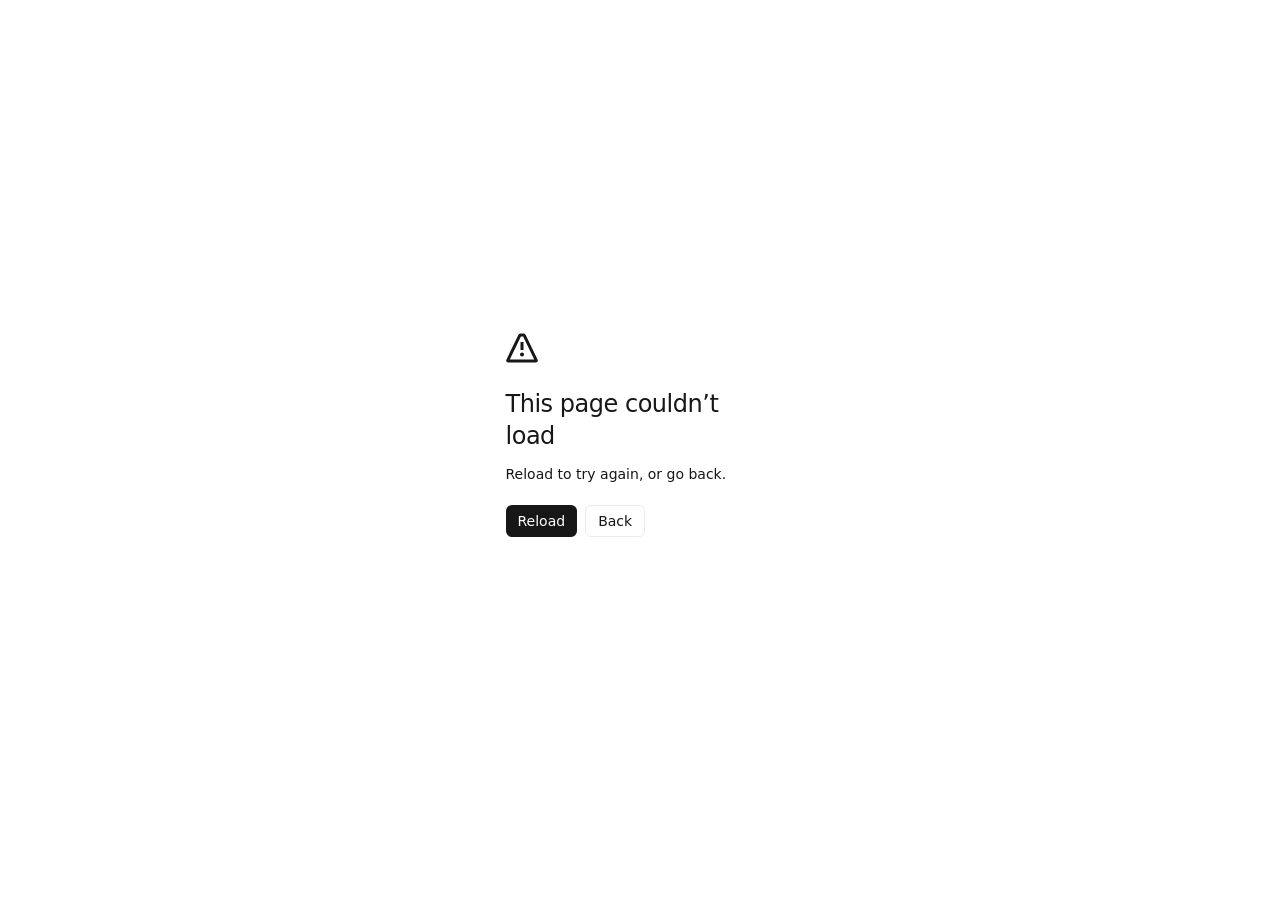
==== commit 9ff0d043: "Сборка 4d828ce" ====
--- a/index.html
+++ b/index.html
@@ -1 +1,28 @@
-<!DOCTYPE html><html lang="ru" class="__variable_c2bf90 __variable_210a96 __variable_ea1f55"><head><meta charSet="utf-8"/><meta name="viewport" content="width=device-width, initial-scale=1"/><link rel="preload" href="/_next/static/media/0aa834ed78bf6d07-s.p.woff2" as="font" crossorigin="" type="font/woff2"/><link rel="preload" href="/_next/static/media/1e41be92c43b3255-s.p.woff2" as="font" crossorigin="" type="font/woff2"/><link rel="preload" href="/_next/static/media/4c1b5ff8ea720923-s.p.woff2" as="font" crossorigin="" type="font/woff2"/><link rel="preload" href="/_next/static/media/80841ae24d03ed90-s.p.woff2" as="font" crossorigin="" type="font/woff2"/><link rel="preload" href="/_next/static/media/bb3ef058b751a6ad-s.p.woff2" as="font" crossorigin="" type="font/woff2"/><link rel="preload" href="/_next/static/media/ef74cb41ae08e63d-s.p.woff2" as="font" crossorigin="" type="font/woff2"/><link rel="stylesheet" href="/_next/static/css/c3a46106d6b67b41.css" data-precedence="next"/><link rel="stylesheet" href="/_next/static/css/38847882a3106d0e.css" data-precedence="next"/><link rel="stylesheet" href="/_next/static/css/a37b6db1e549c9d5.css" data-precedence="next"/><link href="/_next/static/css/b1c52864c077bdcb.css" rel="stylesheet" as="style" data-precedence="dynamic"/><link rel="preload" as="script" fetchPriority="low" href="/_next/static/chunks/webpack-d6b1ed6cc2fcfd09.js"/><script src="/_next/static/chunks/4bd1b696-c7408084347438ae.js" async=""></script><script src="/_next/static/chunks/794-16b8a42d537e2b1f.js" async=""></script><script src="/_next/static/chunks/main-app-d97aa9b3f63c7def.js" async=""></script><script src="/_next/static/chunks/490-aa68f5b919b62344.js" async=""></script><script src="/_next/static/chunks/151-a179976dc9fe8c88.js" async=""></script><script src="/_next/static/chunks/app/layout-7d66d19411c84cb2.js" async=""></script><script src="/_next/static/chunks/591-2f2d7647bac12b4d.js" async=""></script><script src="/_next/static/chunks/app/page-b12b74e0e315fa42.js" async=""></script><link rel="preload" href="/_next/static/chunks/710.c917668324b359ec.js" as="script" fetchPriority="low"/><title>Тимур Латыпов — Продуктовый дизайнер</title><meta name="description" content="Продуктовый дизайнер, 7 лет в интерфейсах. Делаю сложные продукты понятными: MarTech, FinTech."/><meta name="google-site-verification" content="XM56tkXGJuTj2uECBx9fz_101BUZbZKKqam38nk7uIU"/><meta property="og:title" content="Тимур Латыпов — Продуктовый дизайнер"/><meta property="og:description" content="Продуктовый дизайнер, 7 лет в интерфейсах. Делаю сложные продукты понятными: MarTech, FinTech."/><meta property="og:url" content="https://elt3a.github.io/"/><meta property="og:site_name" content="Тимур Латыпов"/><meta property="og:locale" content="ru_RU"/><meta property="og:image" content="https://elt3a.github.io/images/og-home.jpg"/><meta property="og:image:width" content="1200"/><meta property="og:image:height" content="630"/><meta property="og:image:alt" content="Тимур Латыпов — Продуктовый дизайнер"/><meta property="og:type" content="website"/><meta name="twitter:card" content="summary_large_image"/><meta name="twitter:title" content="Тимур Латыпов — Продуктовый дизайнер"/><meta name="twitter:description" content="Продуктовый дизайнер, 7 лет в интерфейсах. Делаю сложные продукты понятными: MarTech, FinTech."/><meta name="twitter:image" content="https://elt3a.github.io/images/og-home.jpg"/><link rel="icon" href="/favicon.ico?dacaa60d5f2a5cfa" type="image/x-icon" sizes="16x16"/><link rel="icon" href="/icon.svg?08727a46246cafeb" type="image/svg+xml" sizes="any"/><link rel="apple-touch-icon" href="/apple-icon.png?95506372cbcbedf9" type="image/png" sizes="180x180"/><meta name="next-size-adjust" content=""/><script src="/_next/static/chunks/polyfills-42372ed130431b0a.js" noModule=""></script></head><body class="bg-[#080a00] text-[#d9d9d9] antialiased"><div hidden=""><!--$--><!--/$--></div><a href="#main-content" class="skip-link">Перейти к содержанию</a><header class="header-intro-reveal "><div class="header-wrapper flex items-center justify-between" style="font-size:1.6rem;font-family:var(--font-mono)"><a href="/" class="header-logo no-underline" style="color:#c1c1c1;letter-spacing:0.16em;font-weight:500;--n:0"><span class="logo-prefix"><span><span class="scramble-word"><span class="scramble-char" data-ch="["><span class="scramble-glyph">[</span></span><span class="scramble-char" data-ch="T"><span class="scramble-glyph">T</span></span><span class="scramble-char" data-ch="]"><span class="scramble-glyph">]</span></span></span></span></span><span><span class="scramble-word"><span class="scramble-char" data-ch="L"><span class="scramble-glyph">L</span></span><span class="scramble-char" data-ch="A"><span class="scramble-glyph">A</span></span><span class="scramble-char" data-ch="T"><span class="scramble-glyph">T</span></span><span class="scramble-char" data-ch="Y"><span class="scramble-glyph">Y</span></span><span class="scramble-char" data-ch="P"><span class="scramble-glyph">P</span></span><span class="scramble-char" data-ch="O"><span class="scramble-glyph">O</span></span><span class="scramble-char" data-ch="V"><span class="scramble-glyph">V</span></span></span></span></a><nav class="header-nav-desktop"><ul class="flex list-none" style="gap:2rem"><li style="--n:1"><a href="/#portfolio" class="nav-link no-underline" style="color:#c1c1c1"><span class="nav-link-prefix" style="margin-right:0.4rem"><span><span class="scramble-word"><span class="scramble-char" data-ch="["><span class="scramble-glyph">[</span></span><span class="scramble-char" data-ch="0"><span class="scramble-glyph">0</span></span><span class="scramble-char" data-ch="1"><span class="scramble-glyph">1</span></span><span class="scramble-char" data-ch="]"><span class="scramble-glyph">]</span></span></span></span></span><span><span class="scramble-word"><span class="scramble-char" data-ch="П"><span class="scramble-glyph">П</span></span><span class="scramble-char" data-ch="О"><span class="scramble-glyph">О</span></span><span class="scramble-char" data-ch="Р"><span class="scramble-glyph">Р</span></span><span class="scramble-char" data-ch="Т"><span class="scramble-glyph">Т</span></span><span class="scramble-char" data-ch="Ф"><span class="scramble-glyph">Ф</span></span><span class="scramble-char" data-ch="О"><span class="scramble-glyph">О</span></span><span class="scramble-char" data-ch="Л"><span class="scramble-glyph">Л</span></span><span class="scramble-char" data-ch="И"><span class="scramble-glyph">И</span></span><span class="scramble-char" data-ch="О"><span class="scramble-glyph">О</span></span></span></span></a></li><li style="--n:2"><a href="/#experience" class="nav-link no-underline" style="color:#c1c1c1"><span class="nav-link-prefix" style="margin-right:0.4rem"><span><span class="scramble-word"><span class="scramble-char" data-ch="["><span class="scramble-glyph">[</span></span><span class="scramble-char" data-ch="0"><span class="scramble-glyph">0</span></span><span class="scramble-char" data-ch="2"><span class="scramble-glyph">2</span></span><span class="scramble-char" data-ch="]"><span class="scramble-glyph">]</span></span></span></span></span><span><span class="scramble-word"><span class="scramble-char" data-ch="О"><span class="scramble-glyph">О</span></span><span class="scramble-char" data-ch="П"><span class="scramble-glyph">П</span></span><span class="scramble-char" data-ch="Ы"><span class="scramble-glyph">Ы</span></span><span class="scramble-char" data-ch="Т"><span class="scramble-glyph">Т</span></span></span><span><span class="scramble-char" data-ch=" "><span class="scramble-glyph"> </span></span></span><span class="scramble-word"><span class="scramble-char" data-ch="Р"><span class="scramble-glyph">Р</span></span><span class="scramble-char" data-ch="А"><span class="scramble-glyph">А</span></span><span class="scramble-char" data-ch="Б"><span class="scramble-glyph">Б</span></span><span class="scramble-char" data-ch="О"><span class="scramble-glyph">О</span></span><span class="scramble-char" data-ch="Т"><span class="scramble-glyph">Т</span></span><span class="scramble-char" data-ch="Ы"><span class="scramble-glyph">Ы</span></span></span></span></a></li><li style="--n:3"><a href="/#resume" class="nav-link no-underline" style="color:#c1c1c1"><span class="nav-link-prefix" style="margin-right:0.4rem"><span><span class="scramble-word"><span class="scramble-char" data-ch="["><span class="scramble-glyph">[</span></span><span class="scramble-char" data-ch="0"><span class="scramble-glyph">0</span></span><span class="scramble-char" data-ch="3"><span class="scramble-glyph">3</span></span><span class="scramble-char" data-ch="]"><span class="scramble-glyph">]</span></span></span></span></span><span><span class="scramble-word"><span class="scramble-char" data-ch="Р"><span class="scramble-glyph">Р</span></span><span class="scramble-char" data-ch="Е"><span class="scramble-glyph">Е</span></span><span class="scramble-char" data-ch="З"><span class="scramble-glyph">З</span></span><span class="scramble-char" data-ch="Ю"><span class="scramble-glyph">Ю</span></span><span class="scramble-char" data-ch="М"><span class="scramble-glyph">М</span></span><span class="scramble-char" data-ch="Е"><span class="scramble-glyph">Е</span></span></span></span></a></li></ul></nav><button class="burger-menu bg-transparent border-0 cursor-pointer" style="gap:7px" aria-label="Открыть меню" aria-expanded="false"><span class="block bg-[#c1c1c1] rounded-[12px]" style="width:4.4rem;height:2px;transform:none;transition:transform 0.2s ease"></span><span class="block bg-[#c1c1c1] rounded-[12px]" style="width:4.4rem;height:2px;transform:none;transition:transform 0.2s ease"></span></button></div><nav class="nav-mobile "><a href="/#portfolio"><span>[01]</span>ПОРТФОЛИО</a><a href="/#experience"><span>[02]</span>ОПЫТ РАБОТЫ</a><a href="/#resume"><span>[03]</span>РЕЗЮМЕ</a></nav></header><div class="page-transition-wrapper"><script>(function(){try{history.scrollRestoration='manual';var n=performance.getEntriesByType('navigation')[0];if(location.hash&&n&&n.type!=='navigate')history.replaceState(history.state,'',location.pathname+location.search);if(!location.hash)scrollTo(0,0)}catch(e){}})()</script><main id="main-content"><section data-reveal-skip="true" data-menu-order="before" data-menu-fx="glitch" class="hero-section relative flex justify-center items-center overflow-hidden" style="min-height:calc(100vh / var(--page-zoom, 1) - 8rem);content-visibility:auto"><div class="hero-wrapper" style="max-width:192rem;margin:0 auto"><div class="hero-preloader" data-on="true" data-variant="titles" data-playing="true" aria-hidden="true"><div class="hero-pre hero-pre--titles"><div class="hero-pre-titles"><p class="hero-pre-titles__name"><span style="--d:0.1s;--k:-6">T</span><span style="--d:0.27s;--k:-5">I</span><span style="--d:0.04s;--k:-4">M</span><span style="--d:0.35s;--k:-3">U</span><span style="--d:0.17s;--k:-2">R</span><span style="--d:0s;--k:-1"> </span><span style="--d:0.21s;--k:0">L</span><span style="--d:0.02s;--k:1">A</span><span style="--d:0.31s;--k:2">T</span><span style="--d:0.12s;--k:3">Y</span><span style="--d:0.39s;--k:4">P</span><span style="--d:0.08s;--k:5">O</span><span style="--d:0.25s;--k:6">V</span></p><p class="hero-pre-titles__cap">Портфолио</p></div></div></div><div class="hero-anchor hero-intro-reveal relative flex items-center" style="gap:1.8rem"><div class="hero-cta-bar"><div class="hero-icon hidden items-center justify-center flex-shrink-0 bg-[#292929]" style="width:5.2rem;height:5.2rem;border-radius:calc(1.2 * var(--u))"><svg width="24" height="24" viewBox="0 0 24 24" fill="none"><path d="M21 11.5C21.0034 12.8199 20.6951 14.1219 20.1 15.3C19.3944 16.7118 18.3098 17.8992 16.9674 18.7293C15.6251 19.5594 14.0782 19.9994 12.5 20C11.1801 20.0035 9.87812 19.6951 8.7 19.1L3 21L4.9 15.3C4.30493 14.1219 3.99656 12.8199 4 11.5C4.00061 9.92179 4.44061 8.37488 5.27072 7.03258C6.10083 5.69028 7.28825 4.6056 8.7 3.90003C9.87812 3.30496 11.1801 2.99659 12.5 3.00003H13C15.0843 3.11502 17.053 3.99479 18.5291 5.47089C20.0052 6.94699 20.885 8.91568 21 11V11.5Z" stroke="#D9D9D9" stroke-width="1.5" stroke-linecap="round" stroke-linejoin="round"></path></svg></div><p class="hero-cta-desc hidden m-0 font-normal" style="font-family:var(--font-mono);color:#a5a5a5">Тимур Латыпов — продуктовый дизайнер, 7 лет в интерфейсах. Делаю сложные продукты понятными: MarTech, FinTech.</p><div class="hero-card-desktop hero-card-wrapper" style="position:relative;top:0.6rem"><a href="https://t.me/Latypov_Timur" target="_blank" rel="noopener noreferrer" data-bg-body="true" class="hero-card-glow relative flex flex-col flex-shrink-0 no-underline" style="width:15rem;height:16.5rem;background:linear-gradient(180deg,#38FF63 0%,#05FF3B 7.14%,#18EE11 53.13%,#EFFF95 88.02%,#EFFF95 95.2%,#ECFFC8 100%);box-shadow:0px 140px 88px rgba(94,239,19,0.06),0px 55px 46px rgba(94,239,19,0.12),0px 26px 22px rgba(94,239,19,0.14),0px 13px 11px rgba(94,239,19,0.12),0px 6px 6px rgba(94,239,19,0.11),0px 4px 4px rgba(94,239,19,0.08),0px 2px 2px rgba(94,239,19,0.06),0px 5px 22px rgba(94,239,19,0.11);border-radius:calc(0.8 * var(--u)) calc(3.6 * var(--u)) calc(3.6 * var(--u)) calc(0.8 * var(--u))"><span class="hero-card-sheen" aria-hidden="true"></span><span class="inline-flex items-center font-bold text-[#080A00]" style="font-family:var(--font-jura);font-size:1.2rem;line-height:1.4rem;height:1.4rem;gap:0.6rem;margin-left:1.6rem;margin-top:2.4rem"><span data-loop="" class="hero-status-dot relative inline-block rounded-full border border-[#080A00]" style="width:0.6rem;height:0.6rem;background:#A6FFA0;flex-shrink:0"></span>В сети</span><p class="font-bold text-[#080A00] m-0" style="font-family:var(--font-jura);font-size:2rem;line-height:2.4rem;height:4.8rem;width:10.8rem;margin-left:1.6rem;margin-top:0.8rem"><span><span class="scramble-word"><span class="scramble-char" data-ch="Т"><span class="scramble-glyph">Т</span></span><span class="scramble-char" data-ch="и"><span class="scramble-glyph">и</span></span><span class="scramble-char" data-ch="м"><span class="scramble-glyph">м</span></span><span class="scramble-char" data-ch="у"><span class="scramble-glyph">у</span></span><span class="scramble-char" data-ch="р"><span class="scramble-glyph">р</span></span></span><span><span class="scramble-char" data-ch=" "><span class="scramble-glyph"> </span></span></span><span class="scramble-word"><span class="scramble-char" data-ch="Л"><span class="scramble-glyph">Л</span></span><span class="scramble-char" data-ch="а"><span class="scramble-glyph">а</span></span><span class="scramble-char" data-ch="т"><span class="scramble-glyph">т</span></span><span class="scramble-char" data-ch="ы"><span class="scramble-glyph">ы</span></span><span class="scramble-char" data-ch="п"><span class="scramble-glyph">п</span></span><span class="scramble-char" data-ch="о"><span class="scramble-glyph">о</span></span><span class="scramble-char" data-ch="в"><span class="scramble-glyph">в</span></span></span></span></p><span class="hero-card-btn flex items-center justify-center text-[#CDFFB3]" style="font-family:var(--font-jura);font-weight:600;font-size:1.6rem;line-height:1.9rem;width:13.8rem;height:4.3rem;border-radius:calc(0.8 * var(--u)) calc(0.8 * var(--u)) calc(3 * var(--u)) calc(0.8 * var(--u));margin-top:2.2rem;margin-left:0.6rem"><span class="hero-card-btn__label"><span class="hero-card-btn__main">Телеграм</span></span><span class="hero-card-btn__proto" aria-hidden="true"><svg class="hero-card-btn__noodle" viewBox="0 0 138 64"><path class="hero-card-btn__noodle-line" d="M69 1 C69 30 99 26 99 54" pathLength="100"></path><path class="hero-card-btn__noodle-head" d="M94 51 L99 58 L104 51"></path><circle cx="69" cy="1" r="3.5"></circle></svg><span class="hero-card-btn__frame"><span class="hero-card-btn__frame-name">Telegram</span>t.me/Latypov_Timur</span></span></span></a><span class="card-glitch" data-on="false" aria-hidden="true"><span class="card-glitch__cut"></span><span class="card-glitch__slice"></span><span class="card-glitch__pale"></span></span></div><div class="hero-card-mobile hidden"><a href="https://t.me/Latypov_Timur" target="_blank" rel="noopener noreferrer" class="hero-card-mobile-btn flex items-center justify-center font-bold uppercase no-underline cursor-pointer text-[#080A00]" style="font-family:var(--font-jura);font-size:1.6rem;line-height:1.9rem;letter-spacing:0.12em;width:16.3rem;height:8.4rem;background:linear-gradient(270deg,#31FF2E 0%,#14F21A 62.16%,#74F649 94.21%,#EEFE94 146.63%);box-shadow:-110px 0px 88.8679px rgba(94,239,19,0.04),-54px 0px 46.9023px rgba(94,239,19,0.04),-24px 0px 21.3192px rgba(94,239,19,0.1),-12px 0px 10.6596px rgba(94,239,19,0.12),-6px 0px 6.39577px rgba(94,239,19,0.11),-4px 0px 4.26384px rgba(94,239,19,0.08),-2px 0px 2.13192px rgba(94,239,19,0.06);border-radius:calc(1.2 * var(--u))">Связаться</a></div></div><div class="container-mobile flex flex-col items-start"><h1 data-intro="chroma" data-idle="glitch" data-bg-anchor="true" data-bg-text="true" class="hero-title relative z-[1] m-0" style="font-family:var(--font-jura);font-weight:700;font-size:23rem;line-height:27.2rem;letter-spacing:0.01em;text-transform:uppercase;background:linear-gradient(0deg,#E0E0E0 18.18%,#BEBEBE 34.8%,#A4A4A4 50.75%,#949494 69.89%,#8F8F8F 75.9%);-webkit-background-clip:text;-webkit-text-fill-color:transparent;background-clip:text"><span class="hero-ghost hidden">D</span>ESIGNER<span class="hero-fx" data-variant="glitch" aria-hidden="true"><span class="hero-fx-word"><span class="hero-fx-word__l" style="--i:0"><span class="hero-fx-word__c"><span class="hero-fx-word__b"><span class="hero-fx-word__g">E</span><span class="hero-fx-ghost hero-fx-ghost--green">E</span><span class="hero-fx-ghost hero-fx-ghost--pale">E</span></span></span></span><span class="hero-fx-word__l" style="--i:1"><span class="hero-fx-word__c"><span class="hero-fx-word__b"><span class="hero-fx-word__g">S</span><span class="hero-fx-ghost hero-fx-ghost--green">S</span><span class="hero-fx-ghost hero-fx-ghost--pale">S</span></span></span></span><span class="hero-fx-word__l" style="--i:2"><span class="hero-fx-word__c"><span class="hero-fx-word__b"><span class="hero-fx-word__g">I</span><span class="hero-fx-ghost hero-fx-ghost--green">I</span><span class="hero-fx-ghost hero-fx-ghost--pale">I</span></span></span></span><span class="hero-fx-word__l" style="--i:3"><span class="hero-fx-word__c"><span class="hero-fx-word__b"><span class="hero-fx-word__g">G</span><span class="hero-fx-ghost hero-fx-ghost--green">G</span><span class="hero-fx-ghost hero-fx-ghost--pale">G</span></span></span></span><span class="hero-fx-word__l" style="--i:4"><span class="hero-fx-word__c"><span class="hero-fx-word__b"><span class="hero-fx-word__g">N</span><span class="hero-fx-ghost hero-fx-ghost--green">N</span><span class="hero-fx-ghost hero-fx-ghost--pale">N</span></span></span></span><span class="hero-fx-word__l" style="--i:5"><span class="hero-fx-word__c"><span class="hero-fx-word__b"><span class="hero-fx-word__g">E</span><span class="hero-fx-ghost hero-fx-ghost--green">E</span><span class="hero-fx-ghost hero-fx-ghost--pale">E</span></span></span></span><span class="hero-fx-word__l" style="--i:6"><span class="hero-fx-word__c"><span class="hero-fx-word__b"><span class="hero-fx-word__g">R</span><span class="hero-fx-ghost hero-fx-ghost--green">R</span><span class="hero-fx-ghost hero-fx-ghost--pale">R</span></span></span></span></span><span class="hero-fx-glitch" data-on="false"><span class="hero-fx-glitch__cut"><span class="hero-fx-glitch__ch" style="--i:0">E</span><span class="hero-fx-glitch__ch" style="--i:1">S</span><span class="hero-fx-glitch__ch" style="--i:2">I</span><span class="hero-fx-glitch__ch" style="--i:3">G</span><span class="hero-fx-glitch__ch" style="--i:4">N</span><span class="hero-fx-glitch__ch" style="--i:5">E</span><span class="hero-fx-glitch__ch" style="--i:6">R</span></span><span class="hero-fx-glitch__a"><span class="hero-fx-glitch__ch" style="--i:0">E</span><span class="hero-fx-glitch__ch" style="--i:1">S</span><span class="hero-fx-glitch__ch" style="--i:2">I</span><span class="hero-fx-glitch__ch" style="--i:3">G</span><span class="hero-fx-glitch__ch" style="--i:4">N</span><span class="hero-fx-glitch__ch" style="--i:5">E</span><span class="hero-fx-glitch__ch" style="--i:6">R</span></span><span class="hero-fx-glitch__b"><span class="hero-fx-glitch__ch" style="--i:0">E</span><span class="hero-fx-glitch__ch" style="--i:1">S</span><span class="hero-fx-glitch__ch" style="--i:2">I</span><span class="hero-fx-glitch__ch" style="--i:3">G</span><span class="hero-fx-glitch__ch" style="--i:4">N</span><span class="hero-fx-glitch__ch" style="--i:5">E</span><span class="hero-fx-glitch__ch" style="--i:6">R</span></span></span></span></h1><div class="hero-overlay absolute" style="left:0;top:0"><span data-bg-text="true" class="hero-label absolute font-bold uppercase" style="font-family:var(--font-jura);font-size:6rem;line-height:7.1rem;letter-spacing:0.45em;color:#8c8c8c;left:-0.4rem;top:-3.6rem">PRODUCT</span><ul data-hero-calm="true" data-bg-text="true" class="hero-experience absolute m-0 p-0 list-none" style="left:49.3rem;top:-2.3rem;width:15.4rem;white-space:nowrap"><li class="uppercase" style="font-family:var(--font-mono);font-weight:400;letter-spacing:-0.02em;font-size:1.6rem;line-height:1;color:#8c8c8c">EX</li><li class="uppercase" style="font-family:var(--font-mono);font-weight:400;letter-spacing:-0.02em;font-size:1.6rem;line-height:1;color:#8c8c8c">UX/UI DESIGNER</li><li class="uppercase" style="font-family:var(--font-mono);font-weight:400;letter-spacing:-0.02em;font-size:1.6rem;line-height:1;color:#8c8c8c">GRAPHIC DESIGNER</li></ul></div></div></div></div><div class="hero-description hero-description--hidden absolute box-border flex items-center" style="right:4rem;bottom:4rem;width:70.3rem;height:8.4rem;gap:1.6rem;padding:1.6rem 1.6rem 1.6rem 2rem;border:1px solid #1f1f1f;border-radius:calc(1.6 * var(--u))"><h2 class="hero-description-text m-0 font-normal flex-1 min-w-0" style="font-family:var(--font-mono);font-size:1.6rem;line-height:1.3;color:#a5a5a5">Тимур Латыпов — продуктовый дизайнер, 7 лет в интерфейсах. Делаю сложные продукты понятными: MarTech, FinTech.</h2><img alt="Тимур Латыпов" loading="lazy" width="52" height="52" decoding="async" data-nimg="1" class="flex-shrink-0" style="color:transparent;width:5.2rem;height:5.2rem;border-radius:calc(1.2 * var(--u))" srcSet="/_img/256/images/avatar.webp 1x, /_img/256/images/avatar.webp 2x" src="/_img/256/images/avatar.webp"/><span class="plaque-glitch" data-on="false" aria-hidden="true"><span class="plaque-glitch__cut"></span><span class="plaque-glitch__slice"></span><span class="plaque-glitch__pale"></span></span></div></section><section id="portfolio" class="portfolio-section" style="margin-bottom:14rem"><div class="wrapper"><div class="section-heading" style="margin-bottom:9rem;margin-top:2rem"><div class="section-heading-row flex items-baseline justify-between" style="gap:2.4rem;margin-bottom:4.4rem"><h3 class="section-heading-title font-bold uppercase" style="font-family:var(--font-jura);font-size:2rem;line-height:2.4rem;letter-spacing:0.1em;color:#a5a5a5">// ПОРТФОЛИО</h3></div><div class="section-heading-divider flex items-center" aria-hidden="true"><span class="flex-shrink-0 rounded-sm bg-[#d9d9d9]" style="width:5.6rem;height:0.7rem"></span><div class="SectionHeading_line__aomkK"></div><span class="flex-shrink-0 rounded-sm bg-white" style="width:0.6rem;height:0.6rem"></span></div></div><div class="portfolio-list flex flex-col" style="gap:8rem"><div class="cs-slot"><div class="cs-inner"><a data-reveal="true" class="portfolio-item portfolio-item--case no-underline flex items-start" style="height:61.4rem;border-radius:calc(2.4 * var(--u));box-shadow:none;overflow:visible" href="/cases/citilink/"><div class="card-fabric" aria-hidden="true"><canvas class="card-fabric__canvas"></canvas></div><div class="portfolio-item-info flex flex-col justify-between h-full flex-1" style="padding:6.4rem"><div><h4 class="portfolio-item-title relative font-bold uppercase text-[#d9d9d9]" style="font-family:var(--font-jura);font-size:3.2rem;line-height:3.8rem;letter-spacing:0.35em;margin-bottom:2.4rem">CITILINK<span class="project-glitch project-glitch--title" data-on="false" aria-hidden="true"><span class="project-glitch__cut" data-text="CITILINK"></span><span class="project-glitch__a" data-text="CITILINK"></span><span class="project-glitch__b" data-text="CITILINK"></span></span></h4><p class="portfolio-item-description font-normal text-[#8c8c8c]" style="font-family:var(--font-roboto);font-size:1.7rem;line-height:140%;max-width:48.3rem;margin-bottom:2.8rem">Встроил в каталог подбор по задачам и ИИ-ассистента: он объясняет, подойдёт ли ноутбук под задачи покупателя и надолго ли его хватит</p><ul class="tags-list flex flex-wrap" style="gap:1.6rem"><li class="tags-list-item font-bold bg-[#1f1f1f] text-[#c1c1c1]" style="font-family:var(--font-jura);font-size:1.6rem;line-height:110%;padding:1.2rem 1.6rem;border-radius:calc(0.8 * var(--u))">E-com</li><li class="tags-list-item font-bold bg-[#1f1f1f] text-[#c1c1c1]" style="font-family:var(--font-jura);font-size:1.6rem;line-height:110%;padding:1.2rem 1.6rem;border-radius:calc(0.8 * var(--u))">AI</li><li class="tags-list-item font-bold bg-[#1f1f1f] text-[#c1c1c1]" style="font-family:var(--font-jura);font-size:1.6rem;line-height:110%;padding:1.2rem 1.6rem;border-radius:calc(0.8 * var(--u))">Web</li></ul></div><div><div class="portfolio-btn-desktop"><span data-accent="" class="btn-round relative rounded-full inline-flex flex-shrink-0" style="width:6.8rem;height:6.8rem"><span class="btn-round-face absolute inset-0 rounded-full flex items-center justify-center bg-[#12F21C]"><svg class="btn-round-arrow" style="width:2.4rem;height:2.4rem" xmlns="http://www.w3.org/2000/svg" viewBox="0 0 24 24" fill="none"><path d="M5 12H19" stroke="#080A00" stroke-width="2" stroke-linecap="round" stroke-linejoin="round"></path><path d="M12 5L19 12L12 19" stroke="#080A00" stroke-width="2" stroke-linecap="round" stroke-linejoin="round"></path></svg></span></span></div><span class="portfolio-btn-mobile hidden items-center justify-center font-bold uppercase text-[#12F21C]" style="font-family:var(--font-jura);font-size:1.6rem;line-height:1.9rem;width:31.2rem;padding:2.4rem;box-shadow:inset 0 0 0 1px rgba(41,41,41,1);border-radius:calc(1.2 * var(--u))">Посмотреть кейс</span></div></div><div data-reveal-zoom="true" data-reveal-clipped="" class="portfolio-item-preview overflow-hidden flex items-center justify-center flex-shrink-0 relative" style="width:61.4rem;height:61.4rem;border-radius:calc(2.4 * var(--u))"><div class="portfolio-item-media absolute inset-0"><img alt="CITILINK" loading="lazy" decoding="async" data-nimg="fill" class="portfolio-item-img portfolio-item-img-desktop object-cover" style="position:absolute;height:100%;width:100%;left:0;top:0;right:0;bottom:0;color:transparent" sizes="(min-width: 1281px) 50vw, 700px" srcSet="/_img/480/images/cases/citilink/cover-preview-v2.webp 384w, /_img/960/images/cases/citilink/cover-preview-v2.webp 640w, /_img/960/images/cases/citilink/cover-preview-v2.webp 750w, /_img/960/images/cases/citilink/cover-preview-v2.webp 828w, /_img/1440/images/cases/citilink/cover-preview-v2.webp 1080w, /_img/1440/images/cases/citilink/cover-preview-v2.webp 1200w, /_img/1920/images/cases/citilink/cover-preview-v2.webp 1920w, /_img/2560/images/cases/citilink/cover-preview-v2.webp 2048w, /_img/2560/images/cases/citilink/cover-preview-v2.webp 3840w" src="/_img/2560/images/cases/citilink/cover-preview-v2.webp"/><img alt="CITILINK" loading="lazy" decoding="async" data-nimg="fill" class="portfolio-item-img portfolio-item-img-mobile object-cover" style="position:absolute;height:100%;width:100%;left:0;top:0;right:0;bottom:0;color:transparent" sizes="100vw" srcSet="/_img/960/images/cases/citilink/cover2.webp 640w, /_img/960/images/cases/citilink/cover2.webp 750w, /_img/960/images/cases/citilink/cover2.webp 828w, /_img/1440/images/cases/citilink/cover2.webp 1080w, /_img/1440/images/cases/citilink/cover2.webp 1200w, /_img/1920/images/cases/citilink/cover2.webp 1920w, /_img/2560/images/cases/citilink/cover2.webp 2048w, /_img/2560/images/cases/citilink/cover2.webp 3840w" src="/_img/2560/images/cases/citilink/cover2.webp"/></div></div></a><div class="cs-veil"></div></div></div><div class="cs-slot"><div class="cs-inner"><a data-reveal="true" class="portfolio-item portfolio-item--case no-underline flex items-start" style="height:61.4rem;border-radius:calc(2.4 * var(--u));box-shadow:none;overflow:visible" href="/cases/mindbox/"><div class="card-fabric" aria-hidden="true"><canvas class="card-fabric__canvas"></canvas></div><div class="portfolio-item-info flex flex-col justify-between h-full flex-1" style="padding:6.4rem"><div><h4 class="portfolio-item-title relative font-bold uppercase text-[#d9d9d9]" style="font-family:var(--font-jura);font-size:3.2rem;line-height:3.8rem;letter-spacing:0.35em;margin-bottom:2.4rem">MINDBOX<span class="project-glitch project-glitch--title" data-on="false" aria-hidden="true"><span class="project-glitch__cut" data-text="MINDBOX"></span><span class="project-glitch__a" data-text="MINDBOX"></span><span class="project-glitch__b" data-text="MINDBOX"></span></span></h4><p class="portfolio-item-description font-normal text-[#8c8c8c]" style="font-family:var(--font-roboto);font-size:1.7rem;line-height:140%;max-width:48.3rem;margin-bottom:2.8rem">Пересобрал конструктор условий: с логики базы данных — на язык маркетолога</p><ul class="tags-list flex flex-wrap" style="gap:1.6rem"><li class="tags-list-item font-bold bg-[#1f1f1f] text-[#c1c1c1]" style="font-family:var(--font-jura);font-size:1.6rem;line-height:110%;padding:1.2rem 1.6rem;border-radius:calc(0.8 * var(--u))">MarTech</li><li class="tags-list-item font-bold bg-[#1f1f1f] text-[#c1c1c1]" style="font-family:var(--font-jura);font-size:1.6rem;line-height:110%;padding:1.2rem 1.6rem;border-radius:calc(0.8 * var(--u))">B2B SaaS</li><li class="tags-list-item font-bold bg-[#1f1f1f] text-[#c1c1c1]" style="font-family:var(--font-jura);font-size:1.6rem;line-height:110%;padding:1.2rem 1.6rem;border-radius:calc(0.8 * var(--u))">Web</li></ul></div><div><div class="portfolio-btn-desktop"><span data-accent="" class="btn-round relative rounded-full inline-flex flex-shrink-0" style="width:6.8rem;height:6.8rem"><span class="btn-round-face absolute inset-0 rounded-full flex items-center justify-center bg-[#12F21C]"><svg class="btn-round-arrow" style="width:2.4rem;height:2.4rem" xmlns="http://www.w3.org/2000/svg" viewBox="0 0 24 24" fill="none"><path d="M5 12H19" stroke="#080A00" stroke-width="2" stroke-linecap="round" stroke-linejoin="round"></path><path d="M12 5L19 12L12 19" stroke="#080A00" stroke-width="2" stroke-linecap="round" stroke-linejoin="round"></path></svg></span></span></div><span class="portfolio-btn-mobile hidden items-center justify-center font-bold uppercase text-[#12F21C]" style="font-family:var(--font-jura);font-size:1.6rem;line-height:1.9rem;width:31.2rem;padding:2.4rem;box-shadow:inset 0 0 0 1px rgba(41,41,41,1);border-radius:calc(1.2 * var(--u))">Посмотреть кейс</span></div></div><div data-reveal-zoom="true" data-reveal-clipped="" class="portfolio-item-preview overflow-hidden flex items-center justify-center flex-shrink-0 relative" style="width:61.4rem;height:61.4rem;border-radius:calc(2.4 * var(--u))"><div class="portfolio-item-media absolute inset-0"><img alt="MINDBOX" loading="lazy" decoding="async" data-nimg="fill" class="portfolio-item-img portfolio-item-img-desktop object-cover" style="position:absolute;height:100%;width:100%;left:0;top:0;right:0;bottom:0;color:transparent" sizes="(min-width: 1281px) 50vw, 700px" srcSet="/_img/480/images/cases/mindbox/preview.webp 384w, /_img/960/images/cases/mindbox/preview.webp 640w, /_img/960/images/cases/mindbox/preview.webp 750w, /_img/960/images/cases/mindbox/preview.webp 828w, /_img/1440/images/cases/mindbox/preview.webp 1080w, /_img/1440/images/cases/mindbox/preview.webp 1200w, /_img/1920/images/cases/mindbox/preview.webp 1920w, /_img/2560/images/cases/mindbox/preview.webp 2048w, /_img/2560/images/cases/mindbox/preview.webp 3840w" src="/_img/2560/images/cases/mindbox/preview.webp"/><img alt="MINDBOX" loading="lazy" decoding="async" data-nimg="fill" class="portfolio-item-img portfolio-item-img-mobile object-cover" style="position:absolute;height:100%;width:100%;left:0;top:0;right:0;bottom:0;color:transparent" sizes="100vw" srcSet="/_img/960/images/cases/mindbox/cover2.webp 640w, /_img/960/images/cases/mindbox/cover2.webp 750w, /_img/960/images/cases/mindbox/cover2.webp 828w, /_img/1440/images/cases/mindbox/cover2.webp 1080w, /_img/1440/images/cases/mindbox/cover2.webp 1200w, /_img/1920/images/cases/mindbox/cover2.webp 1920w, /_img/2560/images/cases/mindbox/cover2.webp 2048w, /_img/2560/images/cases/mindbox/cover2.webp 3840w" src="/_img/2560/images/cases/mindbox/cover2.webp"/></div></div></a><div class="cs-veil"></div></div></div><div class="cs-slot"><div class="cs-inner"><div data-reveal="true" class="portfolio-item portfolio-item--nda flex items-start" style="height:61.4rem;border-radius:calc(2.4 * var(--u));box-shadow:none;overflow:visible"><div class="portfolio-item-info flex flex-col justify-between h-full flex-1" style="padding:6.4rem"><div><h4 class="portfolio-item-title relative font-bold uppercase text-[#d9d9d9]" style="font-family:var(--font-jura);font-size:3.2rem;line-height:3.8rem;letter-spacing:0.35em;margin-bottom:2.4rem">WHITE LEVEL</h4><p class="portfolio-item-description font-normal text-[#8c8c8c]" style="font-family:var(--font-roboto);font-size:1.7rem;line-height:140%;max-width:48.3rem;margin-bottom:2.8rem">Упростил оформление международного перевода: меньше барьеров клиенту, быстрее работа сотрудников</p><ul class="tags-list flex flex-wrap" style="gap:1.6rem"><li class="tags-list-item font-bold bg-[#1f1f1f] text-[#c1c1c1]" style="font-family:var(--font-jura);font-size:1.6rem;line-height:110%;padding:1.2rem 1.6rem;border-radius:calc(0.8 * var(--u))">FinTech</li><li class="tags-list-item font-bold bg-[#1f1f1f] text-[#c1c1c1]" style="font-family:var(--font-jura);font-size:1.6rem;line-height:110%;padding:1.2rem 1.6rem;border-radius:calc(0.8 * var(--u))">B2B On-prem</li><li class="tags-list-item font-bold bg-[#1f1f1f] text-[#c1c1c1]" style="font-family:var(--font-jura);font-size:1.6rem;line-height:110%;padding:1.2rem 1.6rem;border-radius:calc(0.8 * var(--u))">Desktop</li></ul></div><div><span data-accent="" class="portfolio-nda-note inline-flex items-center text-[#8c8c8c]" style="font-family:var(--font-roboto);font-size:1.6rem;line-height:2.7rem;gap:1.2rem;padding:1.6rem 2rem;border-radius:calc(1.6 * var(--u));box-shadow:inset 0 0 0 1px #292929"><span class="flex-shrink-0"><svg style="width:2rem;height:2rem" viewBox="0 0 24 24" fill="none" xmlns="http://www.w3.org/2000/svg" aria-hidden="true"><path fill-rule="evenodd" clip-rule="evenodd" fill="currentColor" d="M6.5 10h11a2.5 2.5 0 0 1 2.5 2.5v6a2.5 2.5 0 0 1-2.5 2.5h-11A2.5 2.5 0 0 1 4 18.5v-6A2.5 2.5 0 0 1 6.5 10zM12 13.1a1.65 1.65 0 0 0-.75 3.12V18h1.5v-1.78A1.65 1.65 0 0 0 12 13.1z"></path><path d="M8 10.5V7.5a4 4 0 0 1 8 0v3" stroke="currentColor" stroke-width="2"></path></svg></span><span>Кейс под NDA — <span class="whitespace-nowrap">показываю по запросу</span></span></span></div></div><div data-reveal-zoom="true" data-reveal-clipped="" class="portfolio-item-preview portfolio-item-preview--nda flex items-center justify-center flex-shrink-0 relative" style="width:61.4rem;height:61.4rem;border-radius:calc(2.4 * var(--u))"><div class="flex flex-col items-center text-[#7a7a7a]" style="gap:1.6rem"><svg style="width:4rem;height:4rem" viewBox="0 0 24 24" fill="none" xmlns="http://www.w3.org/2000/svg" aria-hidden="true"><path fill-rule="evenodd" clip-rule="evenodd" fill="currentColor" d="M6.5 10h11a2.5 2.5 0 0 1 2.5 2.5v6a2.5 2.5 0 0 1-2.5 2.5h-11A2.5 2.5 0 0 1 4 18.5v-6A2.5 2.5 0 0 1 6.5 10zM12 13.1a1.65 1.65 0 0 0-.75 3.12V18h1.5v-1.78A1.65 1.65 0 0 0 12 13.1z"></path><path d="M8 10.5V7.5a4 4 0 0 1 8 0v3" stroke="currentColor" stroke-width="2"></path></svg><span class="font-bold" style="font-family:var(--font-jura);font-size:2.4rem;line-height:2.8rem;letter-spacing:0.35em;margin-left:0.35em">NDA</span></div></div></div><div class="cs-veil"></div></div></div></div></div></section><section id="experience" class="experience_section__oxKoH" data-reveal-skip="true" data-exp-scene=""><div class="experience_track__p0ub8" style="--n:3;--per:0.75"><div class="experience_stage__VF5oz"><div class="experience_light__g8grF" aria-hidden="true"></div><span class="experience_label__la69Q experience_col__XgvDc">// Опыт работы</span><div class="experience_progress__qgLkx"><div class="experience_railBody__6_sGr"><span class="experience_sticks__mLKvu" aria-hidden="true"><span class="experience_stick__Lsz2K" data-edge="first" style="--a:-0.06666666666666667;--b:0.39999999999999997"></span><span class="experience_stick__Lsz2K" data-edge="mid" style="--a:0.26666666666666666;--b:0.7333333333333334"></span><span class="experience_stick__Lsz2K" data-edge="last" style="--a:0.6;--b:1.0666666666666667"></span></span><span class="experience_of__ejq_F" aria-hidden="true"><span class="experience_ofNums__jiCrj"><span class="experience_ofNum__7WgEZ" data-edge="first" style="--a:-0.06666666666666667;--b:0.39999999999999997">1</span><span class="experience_ofNum__7WgEZ" data-edge="mid" style="--a:0.26666666666666666;--b:0.7333333333333334">2</span><span class="experience_ofNum__7WgEZ" data-edge="last" style="--a:0.6;--b:1.0666666666666667">3</span></span><span>из <!-- -->3</span></span></div></div><div class="experience_photo__WLnJT" data-reveal="true" data-reveal-zoom="true"><img alt="Тимур Латыпов" loading="lazy" decoding="async" data-nimg="fill" class="object-cover" style="position:absolute;height:100%;width:100%;left:0;top:0;right:0;bottom:0;object-position:var(--portrait-pos);color:transparent" sizes="(max-width: 1280px) 100vw, 80vw" srcSet="/images/experience-portrait-center.webp 640w, /images/experience-portrait-center.webp 750w, /images/experience-portrait-center.webp 828w, /images/experience-portrait-center.webp 1080w, /images/experience-portrait-center.webp 1200w, /images/experience-portrait-center.webp 1920w, /images/experience-portrait-center.webp 2048w, /images/experience-portrait-center.webp 3840w" src="/images/experience-portrait-center.webp"/></div><ol class="experience_rail__LH5S4 experience_col__XgvDc"><li class="experience_card___oOw_" data-edge="first" style="--a:-0.06666666666666667;--b:0.39999999999999997"><p class="experience_meta__F8eU0">2022</p><h4 class="experience_title__j71w3">SPARKLINGTIDE</h4><p class="experience_job__d7XmQ">UX/UI Designer</p><p class="experience_desc__GKvie">В аутстаффе работал в командах заказчиков над их продуктами: финансовая модель S.Finance для Самолёта, инвентаризация ИТ-инфраструктуры для Ростелекома, управление проектами Spaces.</p></li><li class="experience_card___oOw_" data-edge="mid" style="--a:0.26666666666666666;--b:0.7333333333333334"><p class="experience_meta__F8eU0">2024</p><h4 class="experience_title__j71w3">WHITE LEVEL</h4><p class="experience_job__d7XmQ">Product Designer</p><p class="experience_desc__GKvie">Довёл до запуска MVP систему международных денежных переводов для филиалов: сценарии операциониста и HQ-офиса, требования регулятора, дизайн-система с нуля.</p></li><li class="experience_card___oOw_" data-edge="last" style="--a:0.6;--b:1.0666666666666667"><p class="experience_meta__F8eU0">2025</p><h4 class="experience_title__j71w3">MINDBOX</h4><p class="experience_job__d7XmQ">Product Designer</p><p class="experience_desc__GKvie">CDP-платформа автоматизации маркетинга. Вёл модуль фильтрации, на котором маркетологи собирают сегменты для рассылок, — от аудита и исследования до юзабилити-тестов и передачи в разработку.</p></li></ol><div class="experience_who__tjybT experience_col__XgvDc"><p class="experience_name__Rzunx">Тимур Латыпов</p><p class="experience_role__RmImM">AI-Native Product Designer</p></div><div class="experience_timeline__mpn9u" aria-hidden="true"><span class="experience_line__PUacP"><span class="experience_fill__XLwCb"></span></span><ol class="experience_marks__yDD19"><li class="experience_mark__URjuK"><span>2022<!-- --> <span class="experience_markName__Meg9T">SPARKLINGTIDE</span></span><span class="experience_markOn__zm_kI" data-edge="first" style="--a:-0.06666666666666667;--b:0.39999999999999997">2022<!-- --> <span class="experience_markName__Meg9T">SPARKLINGTIDE</span></span></li><li class="experience_mark__URjuK"><span>2024<!-- --> <span class="experience_markName__Meg9T">WHITE LEVEL</span></span><span class="experience_markOn__zm_kI" data-edge="mid" style="--a:0.26666666666666666;--b:0.7333333333333334">2024<!-- --> <span class="experience_markName__Meg9T">WHITE LEVEL</span></span></li><li class="experience_mark__URjuK"><span>2025<!-- --> <span class="experience_markName__Meg9T">MINDBOX</span></span><span class="experience_markOn__zm_kI" data-edge="last" style="--a:0.6;--b:1.0666666666666667">2025<!-- --> <span class="experience_markName__Meg9T">MINDBOX</span></span></li></ol></div></div><div class="experience_flood__YtSah" aria-hidden="true"><span></span></div></div></section></main><footer class="ft-curtain" data-fit="true"><div class="ft-curtain__stage"><div class="wrapper ft-curtain__top"><h2 class="ft-curtain__title" data-ft-calm="soft"><span class="ft-curtain__q">Создаёте продукт?</span><span class="ft-curtain__a">Давайте делать вместе.</span></h2><div class="ft-curtain__actions" data-ft-calm="soft"><a href="https://t.me/Latypov_Timur" target="_blank" rel="noopener noreferrer" class="ft-pill ft-pill--green ft-hot "><span class="ft-pill__label"><span><span class="scramble-word"><span class="scramble-char" data-ch="Н"><span class="scramble-glyph">Н</span></span><span class="scramble-char" data-ch="а"><span class="scramble-glyph">а</span></span><span class="scramble-char" data-ch="п"><span class="scramble-glyph">п</span></span><span class="scramble-char" data-ch="и"><span class="scramble-glyph">и</span></span><span class="scramble-char" data-ch="с"><span class="scramble-glyph">с</span></span><span class="scramble-char" data-ch="а"><span class="scramble-glyph">а</span></span><span class="scramble-char" data-ch="т"><span class="scramble-glyph">т</span></span><span class="scramble-char" data-ch="ь"><span class="scramble-glyph">ь</span></span></span><span><span class="scramble-char" data-ch=" "><span class="scramble-glyph"> </span></span></span><span class="scramble-word"><span class="scramble-char" data-ch="в"><span class="scramble-glyph">в</span></span></span><span><span class="scramble-char" data-ch=" "><span class="scramble-glyph"> </span></span></span><span class="scramble-word"><span class="scramble-char" data-ch="T"><span class="scramble-glyph">T</span></span><span class="scramble-char" data-ch="e"><span class="scramble-glyph">e</span></span><span class="scramble-char" data-ch="l"><span class="scramble-glyph">l</span></span><span class="scramble-char" data-ch="e"><span class="scramble-glyph">e</span></span><span class="scramble-char" data-ch="g"><span class="scramble-glyph">g</span></span><span class="scramble-char" data-ch="r"><span class="scramble-glyph">r</span></span><span class="scramble-char" data-ch="a"><span class="scramble-glyph">a</span></span><span class="scramble-char" data-ch="m"><span class="scramble-glyph">m</span></span></span></span></span><span class="ft-icon ft-icon--up-right" aria-hidden="true"><svg class="ft-icon__a" viewBox="0 0 24 24" fill="none" aria-hidden="true"><path d="M7 17 17 7M8.5 7H17v8.5" stroke="currentColor" stroke-width="1.8" stroke-linecap="round" stroke-linejoin="round"></path></svg><svg class="ft-icon__b" viewBox="0 0 24 24" fill="none" aria-hidden="true"><path d="M7 17 17 7M8.5 7H17v8.5" stroke="currentColor" stroke-width="1.8" stroke-linecap="round" stroke-linejoin="round"></path></svg></span></a><a href="/resume.pdf" target="_blank" rel="noopener noreferrer" class="ft-pill ft-pill--ghost ft-hot " data-ft-calm="soft"><span class="ft-pill__label"><span><span class="scramble-word"><span class="scramble-char" data-ch="Р"><span class="scramble-glyph">Р</span></span><span class="scramble-char" data-ch="е"><span class="scramble-glyph">е</span></span><span class="scramble-char" data-ch="з"><span class="scramble-glyph">з</span></span><span class="scramble-char" data-ch="ю"><span class="scramble-glyph">ю</span></span><span class="scramble-char" data-ch="м"><span class="scramble-glyph">м</span></span><span class="scramble-char" data-ch="е"><span class="scramble-glyph">е</span></span></span><span><span class="scramble-char" data-ch=" "><span class="scramble-glyph"> </span></span></span><span class="scramble-word"><span class="scramble-char" data-ch="("><span class="scramble-glyph">(</span></span><span class="scramble-char" data-ch="C"><span class="scramble-glyph">C</span></span><span class="scramble-char" data-ch="V"><span class="scramble-glyph">V</span></span><span class="scramble-char" data-ch=")"><span class="scramble-glyph">)</span></span></span></span></span><span class="ft-icon ft-icon--down" aria-hidden="true"><svg class="ft-icon__a" viewBox="0 0 24 24" fill="none" aria-hidden="true"><path d="M12 4.5v15M6 13.5l6 6 6-6" stroke="currentColor" stroke-width="1.8" stroke-linecap="round" stroke-linejoin="round"></path></svg><svg class="ft-icon__b" viewBox="0 0 24 24" fill="none" aria-hidden="true"><path d="M12 4.5v15M6 13.5l6 6 6-6" stroke="currentColor" stroke-width="1.8" stroke-linecap="round" stroke-linejoin="round"></path></svg></span></a></div></div><div class="wrapper"><div class="ft-divider" aria-hidden="true" data-loop=""><span></span><i><b style="--k:1"></b><b style="--k:2"></b><b style="--k:3"></b><b style="--k:4"></b><b style="--k:5"></b><b style="--k:6"></b><b style="--k:7"></b><b style="--k:8"></b><b style="--k:9"></b><b style="--k:10"></b><b style="--k:11"></b><b style="--k:12"></b></i><span></span></div><div class="ft-bar " data-ft-calm=""><nav class="ft-bar__nav" aria-label="Разделы"><a href="/#portfolio" class="nav-link no-underline" style="color:#c1c1c1;font-family:var(--font-mono);font-size:1.4rem"><span class="nav-link-prefix" style="margin-right:0.4rem"><span><span class="scramble-word"><span class="scramble-char" data-ch="["><span class="scramble-glyph">[</span></span><span class="scramble-char" data-ch="0"><span class="scramble-glyph">0</span></span><span class="scramble-char" data-ch="1"><span class="scramble-glyph">1</span></span><span class="scramble-char" data-ch="]"><span class="scramble-glyph">]</span></span></span></span></span><span><span class="scramble-word"><span class="scramble-char" data-ch="П"><span class="scramble-glyph">П</span></span><span class="scramble-char" data-ch="О"><span class="scramble-glyph">О</span></span><span class="scramble-char" data-ch="Р"><span class="scramble-glyph">Р</span></span><span class="scramble-char" data-ch="Т"><span class="scramble-glyph">Т</span></span><span class="scramble-char" data-ch="Ф"><span class="scramble-glyph">Ф</span></span><span class="scramble-char" data-ch="О"><span class="scramble-glyph">О</span></span><span class="scramble-char" data-ch="Л"><span class="scramble-glyph">Л</span></span><span class="scramble-char" data-ch="И"><span class="scramble-glyph">И</span></span><span class="scramble-char" data-ch="О"><span class="scramble-glyph">О</span></span></span></span></a><a href="/#experience" class="nav-link no-underline" style="color:#c1c1c1;font-family:var(--font-mono);font-size:1.4rem"><span class="nav-link-prefix" style="margin-right:0.4rem"><span><span class="scramble-word"><span class="scramble-char" data-ch="["><span class="scramble-glyph">[</span></span><span class="scramble-char" data-ch="0"><span class="scramble-glyph">0</span></span><span class="scramble-char" data-ch="2"><span class="scramble-glyph">2</span></span><span class="scramble-char" data-ch="]"><span class="scramble-glyph">]</span></span></span></span></span><span><span class="scramble-word"><span class="scramble-char" data-ch="О"><span class="scramble-glyph">О</span></span><span class="scramble-char" data-ch="П"><span class="scramble-glyph">П</span></span><span class="scramble-char" data-ch="Ы"><span class="scramble-glyph">Ы</span></span><span class="scramble-char" data-ch="Т"><span class="scramble-glyph">Т</span></span></span><span><span class="scramble-char" data-ch=" "><span class="scramble-glyph"> </span></span></span><span class="scramble-word"><span class="scramble-char" data-ch="Р"><span class="scramble-glyph">Р</span></span><span class="scramble-char" data-ch="А"><span class="scramble-glyph">А</span></span><span class="scramble-char" data-ch="Б"><span class="scramble-glyph">Б</span></span><span class="scramble-char" data-ch="О"><span class="scramble-glyph">О</span></span><span class="scramble-char" data-ch="Т"><span class="scramble-glyph">Т</span></span><span class="scramble-char" data-ch="Ы"><span class="scramble-glyph">Ы</span></span></span></span></a></nav><p class="ft-bar__copy">© <span>2026</span> Тимур Латыпов</p><button type="button" class="ft-totop "><span><span class="scramble-word"><span class="scramble-char" data-ch="Н"><span class="scramble-glyph">Н</span></span><span class="scramble-char" data-ch="А"><span class="scramble-glyph">А</span></span><span class="scramble-char" data-ch="В"><span class="scramble-glyph">В</span></span><span class="scramble-char" data-ch="Е"><span class="scramble-glyph">Е</span></span><span class="scramble-char" data-ch="Р"><span class="scramble-glyph">Р</span></span><span class="scramble-char" data-ch="Х"><span class="scramble-glyph">Х</span></span></span></span><span class="ft-totop__arrow" aria-hidden="true">↑</span></button></div></div></div><div class="ft-curtain__brand"><div class="ft-curtain__word" aria-hidden="true" data-ft-calm="soft"><span class="ft-curtain__ch"><span class="ft-curtain__g">L</span></span><span class="ft-curtain__ch"><span class="ft-curtain__g">A</span></span><span class="ft-curtain__ch"><span class="ft-curtain__g">T</span></span><span class="ft-curtain__ch"><span class="ft-curtain__g">Y</span></span><span class="ft-curtain__ch"><span class="ft-curtain__g">P</span></span><span class="ft-curtain__ch"><span class="ft-curtain__g">O</span></span><span class="ft-curtain__ch"><span class="ft-curtain__g">V</span></span></div></div></footer><!--$--><!--/$--></div><div class="page-transition-overlay"></div><script src="/_next/static/chunks/webpack-d6b1ed6cc2fcfd09.js" id="_R_" async=""></script><script>(self.__next_f=self.__next_f||[]).push([0])</script><script>self.__next_f.push([1,"1:\"$Sreact.fragment\"\n2:\"static/chunks/490-aa68f5b919b62344.js\"\n3:\"static/chunks/151-a179976dc9fe8c88.js\"\n4:\"static/chunks/app/layout-7d66d19411c84cb2.js\"\n5:I[6352,[\"490\",\"$2\",\"151\",\"$3\",\"177\",\"$4\"],\"default\"]\n6:I[8444,[\"490\",\"$2\",\"151\",\"$3\",\"177\",\"$4\"],\"default\"]\n7:I[3139,[\"490\",\"$2\",\"151\",\"$3\",\"177\",\"$4\"],\"default\"]\n8:I[6564,[\"490\",\"$2\",\"151\",\"$3\",\"177\",\"$4\"],\"default\"]\n9:I[8695,[\"490\",\"$2\",\"151\",\"$3\",\"177\",\"$4\"],\"default\"]\na:I[6119,[\"490\",\"$2\",\"151\",\"$3\",\"177\",\"$4\"],\"default\"]\nb:I[7121,[],\"\"]\nc:I[4581,[],\"\"]\ne:\"static/chunks/591-2f2d7647bac12b4d.js\"\nf:\"static/chunks/app/page-b12b74e0e315fa42.js\"\n10:I[2514,[\"591\",\"$e\",\"151\",\"$3\",\"974\",\"$f\"],\"default\"]\n11:I[478,[\"591\",\"$e\",\"151\",\"$3\",\"974\",\"$f\"],\"default\"]\n12:I[3969,[\"591\",\"$e\",\"151\",\"$3\",\"974\",\"$f\"],\"default\"]\n13:I[8437,[\"591\",\"$e\",\"151\",\"$3\",\"974\",\"$f\"],\"Image\"]\n1c:\"ViewportBoundary\"\n1d:I[484,[],\"$1c\"]\n1f:\"MetadataBoundary\"\n20:I[484,[],\"$1f\"]\n21:\"$Sreact.suspense\"\n23:I[7123,[],\"default\",1]\n:HL[\"/_next/static/media/0aa834ed78bf6d07-s.p.woff2\",\"font\",{\"crossOrigin\":\"\",\"type\":\"font/woff2\"}]\n:HL[\"/_next/static/media/1e41be92c43b3255-s.p.woff2\",\"font\",{\"crossOrigin\":\"\",\"type\":\"font/woff2\"}]\n:HL[\"/_next/static/media/4c1b5ff8ea720923-s.p.woff2\",\"font\",{\"crossOrigin\":\"\",\"type\":\"font/woff2\"}]\n:HL[\"/_next/static/media/80841ae24d03ed90-s.p.woff2\",\"font\",{\"crossOrigin\":\"\",\"type\":\"font/woff2\"}]\n:HL[\"/_next/static/media/bb3ef058b751a6ad-s.p.woff2\",\"font\",{\"crossOrigin\":\"\",\"type\":\"font/woff2\"}]\n:HL[\"/_next/static/media/ef74cb41ae08e63d-s.p.woff2\",\"font\",{\"crossOrigin\":\"\",\"type\":\"font/woff2\"}]\n:HL[\"/_next/static/css/c3a46106d6b67b41.css\",\"style\"]\n:HL[\"/_next/static/css/38847882a3106d0e.css\",\"style\"]\n:HL[\"/_next/static/css/a37b6db1e549c9d5.css\",\"style\"]\nd:[[\"children\",{\"s\":\"__PAGE__\",\"h\":512,\"d\":{\"r\":[\"$\",\"$1\",\"c\",{\"children\":[[[\"$\",\"$L10\",null,{}],[\"$\",\"main\",null,{\"id\":\"main-content\",\"children\":[[\"$\",\"$L11\",null,{}],[\"$\",\"$L12\",null,{}],[\"$\",\"section\",null,{\"id\":\"experience\",\"className\":\"experience_section__oxKoH\",\"data-reveal-skip\":true,\"data-exp-scene\":\"\",\"children\":[\"$\",\"div\",null,{\"className\":\"experience_track__p0ub8\",\"style\":{\"--n\":3,\"--per\":0.75},\"children\":[[\"$\",\"div\",null,{\"className\":\"experience_stage__VF5oz\",\"children\":[[\"$\",\"div\",null,{\"className\":\"experience_light__g8grF\",\"aria-hidden\":\"true\"}],[\"$\",\"span\",null,{\"className\":\"experience_label__la69Q experience_col__XgvDc\",\"children\":\"// Опыт работы\"}],[\"$\",\"div\",null,{\"className\":\"experience_progress__qgLkx\",\"children\":[\"$\",\"div\",null,{\"className\":\"experience_railBody__6_sGr\",\"children\":[[\"$\",\"span\",null,{\"className\":\"experience_sticks__mLKvu\",\"aria-hidden\":\"true\",\"children\":[[\"$\",\"span\",\"sparklingtide\",{\"className\":\"experience_stick__Lsz2K\",\"data-edge\":\"first\",\"style\":{\"--a\":-0.06666666666666667,\"--b\":0.39999999999999997}}],[\"$\",\"span\",\"white-level\",{\"className\":\"experience_stick__Lsz2K\",\"data-edge\":\"mid\",\"style\":{\"--a\":0.26666666666666666,\"--b\":0.7333333333333334}}],[\"$\",\"span\",\"mindbox\",{\"className\":\"experience_stick__Lsz2K\",\"data-edge\":\"last\",\"style\":{\"--a\":0.6,\"--b\":1.0666666666666667}}]]}],[\"$\",\"span\",null,{\"className\":\"experience_of__ejq_F\",\"aria-hidden\":\"true\",\"children\":[[\"$\",\"span\",null,{\"className\":\"experience_ofNums__jiCrj\",\"children\":[[\"$\",\"span\",\"sparklingtide\",{\"className\":\"experience_ofNum__7WgEZ\",\"data-edge\":\"first\",\"style\":{\"--a\":-0.06666666666666667,\"--b\":0.39999999999999997},\"children\":1}],[\"$\",\"span\",\"white-level\",{\"className\":\"experience_ofNum__7WgEZ\",\"data-edge\":\"mid\",\"style\":{\"--a\":0.26666666666666666,\"--b\":0.7333333333333334},\"children\":2}],[\"$\",\"span\",\"mindbox\",{\"className\":\"experience_ofNum__7WgEZ\",\"data-edge\":\"last\",\"style\":{\"--a\":0.6,\"--b\":1.0666666666666667},\"children\":3}]]}],[\"$\",\"span\",null,{\"children\":[\"из \",3]}]]}]]}]}],[\"$\",\"div\",null,{\"className\":\"experience_photo__WLnJT\",\"data-reveal\":true,\"data-reveal-zoom\":true,\"children\":[\"$\",\"$L13\",null,{\"src\":\"/images/experience-portrait-center.webp\",\"alt\":\"Тимур Латыпов\",\"fill\":true,\"sizes\":\"(max-width: 1280px) 100vw, 80vw\",\"className\":\"object-cover\",\"style\":{\"objectPosition\":\"var(--portrait-pos)\"}}]}],[\"$\",\"ol\",null,{\"className\":\"experience_rail__LH5S4 experience_col__XgvDc\",\"children\":[[\"$\",\"li\",\"sparklingtide\",{\"className\":\"experience_card___oOw_\",\"data-edge\":\"first\",\"style\":{\"--a\":-0.06666666666666667,\"--b\":0.39999999999999997},\"children\":[[\"$\",\"p\",null,{\"className\":\"experience_meta__F8eU0\",\"children\":\"2022\"}],[\"$\",\"h4\",null,{\"className\":\"experience_title__j71w3\",\"children\":\"SPARKLINGTIDE\"}],[\"$\",\"p\",null,{\"className\":\"experience_job__d7XmQ\",\"children\":\"UX/UI Designer\"}],[\"$\",\"p\",null,{\"className\":\"experience_desc__GKvie\",\"children\":\"В аутстаффе работал в командах заказчиков над их продуктами: финансовая модель S.Finance для Самолёта, инвентаризация ИТ-инфраструктуры для Ростелекома, управление проектами Spaces.\"}]]}],\"$L14\",\"$L15\"]}],\"$L16\",\"$L17\"]}],\"$L18\"]}]}]]}],\"$L19\"],[\"$L1a\"],\"$L1b\"]}],\"p\":false,\"v\":null}}]]\n0:{\"P\":null,\"c\":[\"\",\"\"],\"q\":\"\",\"i\":false,\"t\":{\"t\":{\"s\":\"\",\"h\":528,\"d\":{\"r\":[\"$\",\"$1\",\"c\",{\"children\":[[[\"$\",\"link\",\"0\",{\"rel\":\"stylesheet\",\"href\":\"/_next/static/css/c3a46106d6b67b41.css\",\"precedence\":\"next\",\"crossOrigin\":\"$undefined\",\"nonce\":\"$undefined\"}],[\"$\",\"link\",\"1\",{\"rel\":\"stylesheet\",\"href\":\"/_next/static/css/38847882a3106d0e.css\",\"precedence\":\"next\",\"crossOrigin\":\"$undefined\",\"nonce\":\"$undefined\"}]],[\"$\",\"html\",null,{\"lang\":\"ru\",\"className\":\"__variable_c2bf90 __variable_210a96 __variable_ea1f55\",\"children\":[\"$\",\"body\",null,{\"className\":\"bg-[#080a00] text-[#d9d9d9] antialiased\",\"children\":[[\"$\",\"a\",null,{\"href\":\"#main-content\",\"className\":\"skip-link\",\"children\":\"Перейти к содержанию\"}],[\"$\",\"$L5\",null,{}],[\"$\",\"$L6\",null,{}],[\"$\",\"$L7\",null,{}],[\"$\",\"$L8\",null,{}],[\"$\",\"$L9\",null,{\"header\":[\"$\",\"$La\",null,{}],\"children\":[\"$\",\"$Lb\",null,{\"parallelRouterKey\":\"children\",\"error\":\"$undefined\",\"errorStyles\":\"$undefined\",\"errorScripts\":\"$undefined\",\"template\":[\"$\",\"$Lc\",null,{}],\"templateStyles\":\"$undefined\",\"templateScripts\":\"$undefined\",\"notFound\":[[[\"$\",\"title\",null,{\"children\":\"404: This page could not be found.\"}],[\"$\",\"div\",null,{\"style\":{\"fontFamily\":\"system-ui,\\\"Segoe UI\\\",Roboto,Helvetica,Arial,sans-serif,\\\"Apple Color Emoji\\\",\\\"Segoe UI Emoji\\\"\",\"height\":\"100vh\",\"textAlign\":\"center\",\"display\":\"flex\",\"flexDirection\":\"column\",\"alignItems\":\"center\",\"justifyContent\":\"center\"},\"children\":[\"$\",\"div\",null,{\"children\":[[\"$\",\"style\",null,{\"dangerouslySetInnerHTML\":{\"__html\":\"body{color:#000;background:#fff;margin:0}.next-error-h1{border-right:1px solid rgba(0,0,0,.3)}@media (prefers-color-scheme:dark){body{color:#fff;background:#000}.next-error-h1{border-right:1px solid rgba(255,255,255,.3)}}\"}}],[\"$\",\"h1\",null,{\"className\":\"next-error-h1\",\"style\":{\"display\":\"inline-block\",\"margin\":\"0 20px 0 0\",\"padding\":\"0 23px 0 0\",\"fontSize\":24,\"fontWeight\":500,\"verticalAlign\":\"top\",\"lineHeight\":\"49px\"},\"children\":404}],[\"$\",\"div\",null,{\"style\":{\"display\":\"inline-block\"},\"children\":[\"$\",\"h2\",null,{\"style\":{\"fontSize\":14,\"fontWeight\":400,\"lineHeight\":\"49px\",\"margin\":0},\"children\":\"This page could not be found.\"}]}]]}]}]],[]],\"forbidden\":\"$undefined\",\"unauthorized\":\"$undefined\"}]}]]}]}]]}],\"p\":false,\"v\":null},\"c\":\"$Qd\"},\"h\":{\"r\":[\"$\",\"$1\",\"h\",{\"children\":[null,[\"$\",\"$L1d\",null,{\"children\":\"$L1e\"}],[\"$\",\"$L20\",null,{\"children\":[[\"$\",\"div\",null,{\"hidden\":true,\"children\":[\"$\",\"$21\",null,{\"name\":\"Next.Metadata\",\"children\":\"$L22\"}]}],null]}],[\"$\",\"meta\",null,{\"name\":\"next-size-adjust\",\"content\":\"\"}]]}],\"p\":false,\"v\":null}},\"m\":\"$undefined\",\"G\":[\"$23\",[]],\"S\":true,\"r\":\"$undefined\",\"s\":\"$undefined\",\"a\":\"$undefined\",\"l\":\"$undefined\",\"p\":\"$undefined\",\"d\":\"$undefined\",\"b\":\"-uoAZYyFhifkkf6Up78F_\"}\n24:I[8376,[\"591\",\"$e\",\"151\",\"$3\",\"974\",\"$f\"],\"default\"]\n25:I[484,[],\"OutletBoundary\"]\n14:[\"$\",\"li\",\"white-level\",{\"className\":\"experience_card___oOw_\",\"data-edge\":\"mid\",\"style\":{\"--a\":0.26666666666666666,\"--b\":0.7333333333333334},\"children\":[[\"$\",\"p\",null,{\"className\":\"experience_meta__F8eU0\",\"children\":\"2024\"}],[\"$\",\"h4\",null,{\"className\":\"experience_title__j71w3\",\"children\":\"WHITE LEVEL\"}],[\"$\",\"p\",null,{\"className\":\"experience_job__d7XmQ\",\"children\":\"Product Designer\"}],[\"$\",\"p\",null,{\"className\":\"experience_desc__GKvie\",\"children\":\"Довёл до запуска MVP систему международных денежных переводов для филиалов: сценарии операциониста и HQ-офиса, требования регулятора, дизайн-система с нуля.\"}]]}]\n15:[\"$\",\"li\",\"mindbox\",{\"className\":\"experience_card___oOw_\",\"data-edge\":\"last\",\"style\":{\"--a\":0.6,\"--b\":1.0666666666666667},\"children\":[[\"$\",\"p\",null,{\"className\":\"experience_meta__F8eU0\",\"children\":\"2025\"}],[\"$\",\"h4\",null,{\"className\":\"experience_title__j71w3\",\"children\":\"MINDBOX\"}],[\"$\",\"p\",null,{\"className\":\"experience_job__d7XmQ\",\"children\":\"Product Designer\"}],[\"$\",\"p\",null,{\"className\":\"experience_desc__GKvie\",\"children\":\"CDP-платформа автоматизации маркетинга. Вёл модуль фильтрации, на котором маркетологи собирают сегменты для рассылок, — от аудита и исследования до юзабилити-тестов и передачи в разработку.\"}]]}]\n16:[\"$\",\"div\",null,{\"className\":\"experience_who__tjybT experience_col__XgvDc\",\"children\":[[\"$\",\"p\",null,{\"className\":\"experience_name__Rzunx\",\"children\":\"Тимур Латыпов\"}],[\"$\",\"p\",null,{\"className\":\"experience_role__RmImM\",\"children\":\"AI-Native Product Designer\"}]]}]\n17:[\"$\",\"div\",null,{\"className\":\"experience_timeline__mpn9u\",\"aria-hidden\":\"true\",\"children\":[[\"$\",\"span\",null,{\"className\":\"experience_line__PUacP\",\"children\":[\"$\",\"span\",null,{\"className\":\"experience_fill__XLwCb\"}]}],[\"$\",\"ol\",null,{\"className\":\"experience_marks__yDD19\",\"children\":[[\"$\",\"li\",\"sparklingtide\",{\"className\":\"experience_mark__URjuK\",\"children\":[[\"$\",\"span\",null,{\"children\":[\"2022\",\" \",[\"$\",\"span\",null,{\"className\":\"experience_markName__Meg9T\",\"children\":\"SPARKLINGTIDE\"}]]}],[\"$\",\"span\",null,{\"className\":\"experience_markOn__zm_kI\",\"data-edge\":\"first\",\"style\":{\"--a\":-0.06666666666666667,\"--b\":0.39999999999999997},\"children\":[\"2022\",\" \",[\"$\",\"span\",null,{\"className\":\"experience_markName__Meg9T\",\"children\":\"SPARKLINGTIDE\"}]]}]]}],[\"$\",\"li\",\"white-level\",{\"className\":\"experience_mark__URjuK\",\"children\":[[\"$\",\"span\",null,{\"children\":[\"2024\",\" \",[\"$\",\"span\",null,{\"className\":\"experience_markName__Meg9T\",\"children\":\"WHITE LEVEL\"}]]}],[\"$\",\"span\",null,{\"className\":\"experience_markOn__zm_kI\",\"data-edge\":\"mid\",\"style\":{\"--a\":0.26666666666666666,\"--b\":0.7333333333333334},\"children\":[\"2024\",\" \",[\"$\",\"span\",null,{\"className\":\"experience_markName__Meg9T\",\"children\":\"WHITE LEVEL\"}]]}]]}],[\"$\",\"li\",\"mindbox\",{\"className\":\"experience_mark__URjuK\",\"children\":[[\"$\",\"span\",null,{\"children\":[\"2025\",\" \",[\"$\",\"span\",null,{\"className\":\"experience_markName__Meg9T\",\"children\":\"MINDBOX\"}]]}],[\"$\",\"span\",null,{\"className\":\"experience_markOn__zm_kI\",\"data-edge\":\"last\",\"style\":{\"--a\":0.6,\"--b\":1.0666666666666667},\"children\":[\"2025\",\" \",[\"$\",\"span\",null,{\"className\":\"experience_markName__Meg9T\",\"children\":\"MINDBOX\"}]]}]]}]]}]]}]\n18:[\"$\",\"div\",null,{\"className\":\"experience_flood__YtSah\",\"aria-hidden\":\"true\",\"children\":[\"$\",\"span\",null,{}]}]\n19:[\"$\",\"$L24\",null,{}]\n1a:[\"$\",\"link\",\"0\",{\"rel\":\"stylesheet\",\"href\":\"/_next/static/css/a37b6db1e549c9d5.css\",\"precedence\":\"next\",\"crossOrigin\":\"$undefined\",\"nonce\":\"$undefined\"}]\n1b:[\"$\",\"$L25\",null,{\"children\":[\"$\",\"$21\",null,{\"name\":\"Next.MetadataOutlet\",\"children\":\"$@26\"}]}]\n1e:[[\"$\",\"meta\",\"0\",{\"charSet\":\"utf-8\"}],[\"$\",\"meta\",\"1\",{\"name\":\"viewport\",\"content\":\"width=device-width, initial-scale=1\"}]]\n27:I[6869,[],\"IconMark\"]\n22:[[\"$\",\"title\",\"0\",{\"children\":\"Тимур Латыпов — Продуктовый дизайнер\"}],[\"$\",\"meta\",\"1\",{\"name\":\"description\",\"content\":\"Продуктовый дизайнер, 7 лет в интерфейсах. Делаю сложные продукты понятными: MarTech, FinTech.\"}],[\"$\",\"meta\",\"2\",{\"name\":\"google-site-verification\",\"content\":\"XM56tkXGJuTj2uECBx9fz_101BUZbZKKqam38nk7uIU\"}],[\"$\",\"meta\",\"3\",{\"property\":\"og:title\",\"content\":\"Тимур Латыпов — Продуктовый дизайнер\"}],[\"$\",\"meta\",\"4\",{\"property\":\"og:description\",\"content\":\"Продуктовый дизайнер, 7 лет в интерфейсах. Делаю сложные продукты понятными: MarTech, FinTech.\"}],[\"$\",\"meta\",\"5\",{\"property\":\"og:url\",\"content\":\"https://elt3a.github.io/\"}],[\"$\",\"meta\",\"6\",{\"property\":\"og:site_name\",\"content\":\"Тимур Латыпов\"}],[\"$\",\"meta\",\"7\",{\"property\":\"og:locale\",\"content\":\"ru_RU\"}],[\"$\",\"meta\",\"8\",{\"property\":\"og:image\",\"content\":\"https://elt3a.github.io/images/og-home.jpg\"}],[\"$\",\"meta\",\"9\",{\"property\":\"og:image:width\",\"content\":\"1200\"}],[\"$\",\"meta\",\"10\",{\"property\":\"og:image:height\",\"content\":\"630\"}],[\"$\",\"meta\",\"11\",{\"property\":\"og:image:alt\",\"content\":\"Тимур Латыпов — Продуктовый дизайнер\"}],[\"$\",\"meta\",\"12\",{\"property\":\"og:type\",\"content\":\"website\"}],[\"$\",\"meta\",\"13\",{\"name\":\"twitter:card\",\"content\":\"summary_large_image\"}],[\"$\",\"meta\",\"14\",{\"name\":\"twitter:title\",\"content\":\"Тимур Латыпов — Продуктовый дизайнер\"}],[\"$\",\"meta\",\"15\",{\"name\":\"twitter:description\",\"content\":\"Продуктовый дизайнер, 7 лет в интерфейсах. Делаю сложные продукты понятными: MarTech, FinTech.\"}],[\"$\",\"meta\",\"16\",{\"name\":\"twitter:image\",\"content\":\"https://elt3a.github.io/images/og-home.jpg\"}],[\"$\",\"link\",\"17\",{\"rel\":\"icon\",\"href\":\"/favicon.ico?dacaa60d5f2a5cfa\",\"type\":\"image/x-icon\",\"sizes\":\"16x16\"}],[\"$\",\"link\",\"18\",{\"rel\":\"icon\",\"href\":\"/icon.svg?08727a46246cafeb\",\"type\":\"image/svg+xml\",\"sizes\":\"any\"}],[\"$\",\"link\",\"19\",{\"rel\":\"apple-touch-icon\",\"href\":\"/apple-icon.png?95506372cbcbedf9\",\"type\":\"image/png\",\"sizes\":\"180x180\"}],[\"$\",\"$L27\",\"20\",{}]]\n26:null\n"])</script></body></html>+<!DOCTYPE html><html lang="ru" class="__variable_c2bf90 __variable_210a96 __variable_ea1f55"><head><meta charSet="utf-8"/><meta name="viewport" content="width=device-width, initial-scale=1"/><link rel="preload" href="/_next/static/media/0aa834ed78bf6d07-s.p.woff2" as="font" crossorigin="" type="font/woff2"/><link rel="preload" href="/_next/static/media/1e41be92c43b3255-s.p.woff2" as="font" crossorigin="" type="font/woff2"/><link rel="preload" href="/_next/static/media/4c1b5ff8ea720923-s.p.woff2" as="font" crossorigin="" type="font/woff2"/><link rel="preload" href="/_next/static/media/80841ae24d03ed90-s.p.woff2" as="font" crossorigin="" type="font/woff2"/><link rel="preload" href="/_next/static/media/bb3ef058b751a6ad-s.p.woff2" as="font" crossorigin="" type="font/woff2"/><link rel="preload" href="/_next/static/media/ef74cb41ae08e63d-s.p.woff2" as="font" crossorigin="" type="font/woff2"/><link rel="stylesheet" href="/_next/static/css/c3a46106d6b67b41.css" data-precedence="next"/><link rel="stylesheet" href="/_next/static/css/fe4c7de485301140.css" data-precedence="next"/><link rel="stylesheet" href="/_next/static/css/af0057e64672bd70.css" data-precedence="next"/><link rel="stylesheet" href="/_next/static/css/87a5b53efef792fa.css" data-precedence="next"/><link href="/_next/static/css/b1c52864c077bdcb.css" rel="stylesheet" as="style" data-precedence="dynamic"/><link rel="preload" as="script" fetchPriority="low" href="/_next/static/chunks/webpack-4a2cf93c0c24d841.js"/><script src="/_next/static/chunks/4bd1b696-c7408084347438ae.js" async=""></script><script src="/_next/static/chunks/794-96ab5d7caefc5d69.js" async=""></script><script src="/_next/static/chunks/main-app-d97aa9b3f63c7def.js" async=""></script><script src="/_next/static/chunks/490-aa68f5b919b62344.js" async=""></script><script src="/_next/static/chunks/159-e853a845da728583.js" async=""></script><script src="/_next/static/chunks/332-505a6885357a0b24.js" async=""></script><script src="/_next/static/chunks/app/layout-1b973e14301b83c2.js" async=""></script><script src="/_next/static/chunks/500-366b7461ec1f7fbf.js" async=""></script><script src="/_next/static/chunks/952-fd46f23f06c4bc90.js" async=""></script><script src="/_next/static/chunks/app/page-f476f09f6cb0645f.js" async=""></script><link rel="preload" href="/_next/static/chunks/905.a552aaab5d1df0ba.js" as="script" fetchPriority="low"/><title>Тимур Латыпов — Продуктовый дизайнер</title><meta name="description" content="Продуктовый дизайнер и дизайн-инженер в E-commerce и FinTech. С помощью ИИ сам делаю работающие прототипы и проверяю на них идеи."/><meta name="google-site-verification" content="XM56tkXGJuTj2uECBx9fz_101BUZbZKKqam38nk7uIU"/><meta property="og:title" content="Тимур Латыпов — Продуктовый дизайнер"/><meta property="og:description" content="Продуктовый дизайнер и дизайн-инженер в E-commerce и FinTech. С помощью ИИ сам делаю работающие прототипы и проверяю на них идеи."/><meta property="og:url" content="https://timlatypov.ru/"/><meta property="og:site_name" content="Тимур Латыпов"/><meta property="og:locale" content="und"/><meta property="og:image" content="https://timlatypov.ru/images/og-home-v3.jpg"/><meta property="og:image:width" content="1200"/><meta property="og:image:height" content="630"/><meta property="og:image:alt" content="Тимур Латыпов — Продуктовый дизайнер"/><meta property="og:type" content="website"/><meta name="twitter:card" content="summary_large_image"/><meta name="twitter:title" content="Тимур Латыпов — Продуктовый дизайнер"/><meta name="twitter:description" content="Продуктовый дизайнер и дизайн-инженер в E-commerce и FinTech. С помощью ИИ сам делаю работающие прототипы и проверяю на них идеи."/><meta name="twitter:image" content="https://timlatypov.ru/images/og-home-v3.jpg"/><link rel="icon" href="/favicon.ico?dacaa60d5f2a5cfa" type="image/x-icon" sizes="16x16"/><link rel="icon" href="/icon.svg?08727a46246cafeb" type="image/svg+xml" sizes="any"/><link rel="apple-touch-icon" href="/apple-icon.png?95506372cbcbedf9" type="image/png" sizes="180x180"/><meta name="next-size-adjust" content=""/><script src="/_next/static/chunks/polyfills-42372ed130431b0a.js" noModule=""></script></head><body class="bg-[#080a00] text-[#d9d9d9] antialiased"><div hidden=""><!--$--><!--/$--></div><script>(() => {
+  const root = document.documentElement;
+  const sign = function(a){let b=document,c=a.closest(".hero-section");if(!c)return;let d=parseFloat(getComputedStyle(b.documentElement).getPropertyValue("--hero-preload"))||2.8,e=c.getBoundingClientRect(),f=c.offsetWidth||e.width||1,g=c.offsetHeight||e.height||1,h=e.width/f||1,i=3*(parseFloat(getComputedStyle(b.documentElement).fontSize)||10),j=c.querySelector(".hero-pre-titles__name"),k=j?j.getBoundingClientRect():null,l=f/2,m=g/2;k&&k.height>0&&(l=((k.left+k.right)/2-e.left)/h,m=((k.top+k.bottom)/2-e.top)/h);let n=a=>b=>{if(b<=0)return 0;if(b>=1)return 1;let c=(a,b,c)=>3*a*c*(1-c)*(1-c)+3*b*c*c*(1-c)+c*c*c,d=0,e=1,f=b;for(let g=0;g<26;g++)f=(d+e)/2,c(a[0],a[2],f)<b?d=f:e=f;return c(a[1],a[3],f)},o=n([.45,0,.2,1]),p=n([.42,0,.18,1]),q="cubic-bezier(0.45, 0, 0.55, 1)",r="cubic-bezier(0.4, 0, 0.3, 1)",s="cubic-bezier(0.25, 0.6, 0.3, 1)",t=a=>Math.max(0,Math.min(1,a)),u=(a,b,c)=>{let d=t((c-a)/(b-a));return d*d*(3-2*d)},v=(a,b,c,d)=>d(t((a-b)/(c-b))),w=a=>+Math.max(.002,a).toFixed(3),x=a=>a.toFixed(2)+"px",y=a=>a.toFixed(3)+"deg",z=(a,b)=>{let c=b[b.length-1][0],d=b.map(([a,b,d])=>d?{...b,offset:a/c,easing:d}:{...b,offset:a/c});return a.animate(d,{duration:1e3*c,fill:"both"})},A=d+1.8,B=Math.ceil(30*A),C=(a,b)=>{let c=[];for(let a=0;a<=B;a++)c.push({...b(a/B*A),offset:a/B});return a.animate(c,{duration:1e3*A,fill:"both"})},D=Math.PI/180,E=(a,b)=>{let c=Math.cos(b*D),d=Math.sin(b*D);return[a[0],a[1]*c-a[2]*d,a[1]*d+a[2]*c]},F=(a,b)=>{let c=Math.cos(b*D),d=Math.sin(b*D);return[a[0]*c+a[2]*d,a[1],-a[0]*d+a[2]*c]},G=a.getBoundingClientRect(),H=b.createElement("div");H.style.cssText=`position:absolute;pointer-events:none;left:${(e.left-G.left)/h}px;top:${(e.top-G.top)/h}px;width:${f}px;height:${g}px`;let I=(a,c="")=>{let d=b.createElement("div");return d.style.cssText=`position:absolute;left:0;top:0;width:0;height:0;transform-origin:0 0;will-change:transform,opacity;${c}`,a.append(d),d},J=I(H);J.style.left=l+"px",J.style.top=m+"px";let K=I(J),L=34*i/96,M=Math.max(1.5,5*i/96),N=Math.max(2.5,10*i/96),O=i/18,P="#ececec",Q="#2fb84a",R="#12f21c",S=a=>[0,1,2,3].map(b=>((a,b)=>{let[c,d]=[[-1,-1],[1,-1],[1,1],[-1,1]][a];return`<path d="M${c*i-c*L} ${d*i}L${c*i} ${d*i}L${c*i} ${d*i-d*L}" fill="none" stroke="${b}" stroke-width="${M.toFixed(2)}" stroke-linecap="square" stroke-linejoin="miter"/>`})(b,a)).join(""),T=a=>`<path d="M${-8*O} ${-8*O}H${8*O}M0 ${-8*O}V${10*O}" fill="none" stroke="${a}" stroke-width="${N.toFixed(2)}"/>`,U=(a,c,d="")=>{let e=I(a,`opacity:0.002;${d}`),f=i+3*M+2,g=b.createElementNS("http://www.w3.org/2000/svg","svg");return g.setAttribute("width",String(2*f)),g.setAttribute("height",String(2*f)),g.setAttribute("viewBox",`${-f} ${-f} ${2*f} ${2*f}`),g.style.cssText=`position:absolute;left:${-f}px;top:${-f}px;overflow:visible`,g.innerHTML=c,e.append(g),e},V=Math.max(4,.24*i).toFixed(1),W=I(K,`opacity:0.002;filter:blur(${V}px)`),X=I(K,"opacity:0.002");z(K,[[0,{transform:"scale(1.1)"}],[.7,{transform:"scale(1.1)"},"cubic-bezier(0.4, 0, 0.2, 1)"],[2.8,{transform:"scale(1)"}]]),z(W,[[0,{opacity:.002}],[.55,{opacity:.002},s],[1.1,{opacity:.8},r],[1.8,{opacity:.002}]]).onfinish=()=>W.remove(),z(X,[[0,{opacity:.002}],[.8,{opacity:.002},s],[1.7,{opacity:1}]]);let Y=a=>{let c=b.createElement("div");return c.style.cssText=`position:absolute;left:0;top:0;width:0;height:0;perspective:${x(4.2*i)};perspective-origin:0 0`,a.append(c),c},Z=a=>{let b=a=>{let b=v(a,.7,2.9,p);return[-18*(1-b),-84*(1-b)]},c=a=>1+.55*(1-v(a,.7,2.8,p)),d=a=>1-v(a,1.3,2.95,o),e=[38,-52,24,-30,46,-20,56,-42],f=[-44,30,-58,50,-26,40,-34,22],g=`<path d="M${L} 0L0 0L0 ${L}" fill="none" stroke="${P}" stroke-width="${M.toFixed(2)}" stroke-linecap="square" stroke-linejoin="miter"/>`,h=0;for(let j of[-1,1])for(let[k,l,m]of[[-1,-1,0],[1,-1,90],[1,1,180],[-1,1,270]]){let n=U(a,g),o=h++;C(n,a=>{let[g,h]=b(a),n=c(a),q=d(a),r=[k*i*n,l*i*n,j*i*n*q],s=t((E(F(r,h),g)[2]/(i*n*1.75)+1)/2),z=1-v(a,.7,2.7,p),A=.3+.7*s,B=j<0?A*u(0,.3,q):A+(1-A)*(1-q);return{transform:`rotateX(${y(g)}) rotateY(${y(h)}) translate3d(${x(r[0])},${x(r[1])},${x(r[2])}) rotateX(${y(e[o]*z)}) rotateY(${y(f[o]*z)}) rotateZ(${m}deg)`,opacity:w(B)}})}};Z(Y(W)),Z(Y(X)),z(U(K,T(P),`filter:blur(${Math.max(3,.16*i).toFixed(1)}px)`),[[0,{opacity:.002}],[1.75,{opacity:.002},r],[2.2675,{opacity:.7},q],[2.9,{opacity:.002}]]),z(U(K,T(P)),[[0,{opacity:.002,transform:"scale(1.08)"}],[1.9,{opacity:.002,transform:"scale(1.08)"},s],[2.9,{opacity:1,transform:"scale(1)"}]]);let $=d+.5,_=d+.651;K.animate([{opacity:1},{opacity:0}],{delay:1e3*$,duration:1,fill:"both"});let aa=I(J),ab=I(aa),ac=I(aa),ad=`filter:blur(${Math.max(2,.14*i).toFixed(1)}px)`,ae=U(ab,S(P)),af=U(ac,T(P)),ag=U(ab,S(Q)),ah=U(ac,T(Q)),ai=U(ab,S(R),ad),aj=U(ac,T(R),ad),ak=(a,b)=>z(a,[[0,{opacity:.002}],[$,{opacity:.002},"steps(1, end)"],[$+.001,{opacity:1}],[b,{opacity:1},q],[b+.11,{opacity:.002}]]),al=(a,b)=>z(a,[[0,{opacity:.002}],[b,{opacity:.002},q],[b+.09,{opacity:1}]]);ak(af,_+.06),ak(ae,_+.13),al(ah,_+.035),al(ag,_+.12),z(ai,[[0,{opacity:.002}],[_+.1,{opacity:.002},"cubic-bezier(0.2, 0.8, 0.3, 1)"],[_+.24,{opacity:.6},r],[_+.7,{opacity:.002}]]),z(aj,[[0,{opacity:.002}],[_+.04,{opacity:.002},"cubic-bezier(0.2, 0.8, 0.3, 1)"],[_+.16,{opacity:.45},r],[_+.5,{opacity:.002}]]),z(ab,[[0,{opacity:1,transform:"scale(1)"}],[_+.16,{opacity:1,transform:"scale(1)"},"cubic-bezier(0.4, 0, 0.6, 1)"],[_+.42,{opacity:.85,transform:"scale(1.32)"},"cubic-bezier(0.2, 0.5, 0.4, 1)"],[_+.95,{opacity:0,transform:"scale(2.3)"}]]),z(ac,[[0,{opacity:1,transform:"scale(1)"}],[_+.16,{opacity:1,transform:"scale(1)"},"cubic-bezier(0.45, 0, 0.25, 1)"],[_+1.05,{opacity:0,transform:"scale(0.5)"}]]).onfinish=()=>H.remove();let am=performance.now(),an=window,ao={x:e.left+l*h,y:e.top+m*h,from:am+(_+.16)*1e3,to:am+(_+1.05)*1e3};an.__heroSign=ao,setTimeout(()=>{an.__heroSign===ao&&delete an.__heroSign},(_+12)*1e3),a.append(H)};
+  let started = false;
+  const look = () => {
+    if (started) return true;
+    const el = document.querySelector('.hero-sign');
+    if (!el) return false;
+    started = true;
+    const pre = el.closest('.hero-preloader');
+    if (!pre || pre.getAttribute('data-playing') !== 'true') return true;
+    try {
+      sign(el);
+    } catch (e) {
+      console.error('[заставка]', e);
+    }
+    return true;
+  };
+  if (look()) return;
+  const mo = new MutationObserver(() => {
+    if (look()) mo.disconnect();
+  });
+  mo.observe(root, { childList: true, subtree: true });
+  addEventListener('DOMContentLoaded', () => {
+    look();
+    mo.disconnect();
+  }, { once: true });
+})()</script><a href="#main-content" class="skip-link">Перейти к содержанию</a><header class="header-intro-reveal "><div class="header-wrapper flex items-center justify-between" style="font-size:1.6rem;font-family:var(--font-mono)"><a href="/" class="header-logo no-underline" style="color:#c1c1c1;letter-spacing:0.16em;font-weight:500;--n:0"><span class="logo-prefix"><span><span class="scramble-word"><span class="scramble-char" data-ch="["><span class="scramble-glyph">[</span></span><span class="scramble-char" data-ch="T"><span class="scramble-glyph">T</span></span><span class="scramble-char" data-ch="]"><span class="scramble-glyph">]</span></span></span></span></span><span><span class="scramble-word"><span class="scramble-char" data-ch="L"><span class="scramble-glyph">L</span></span><span class="scramble-char" data-ch="A"><span class="scramble-glyph">A</span></span><span class="scramble-char" data-ch="T"><span class="scramble-glyph">T</span></span><span class="scramble-char" data-ch="Y"><span class="scramble-glyph">Y</span></span><span class="scramble-char" data-ch="P"><span class="scramble-glyph">P</span></span><span class="scramble-char" data-ch="O"><span class="scramble-glyph">O</span></span><span class="scramble-char" data-ch="V"><span class="scramble-glyph">V</span></span></span></span></a><nav class="header-nav-desktop"><ul class="flex list-none" style="gap:2rem"><li style="--n:1"><a href="/#portfolio" class="nav-link no-underline" style="color:#c1c1c1"><span class="nav-link-prefix" style="margin-right:0.4rem"><span><span class="scramble-word"><span class="scramble-char" data-ch="["><span class="scramble-glyph">[</span></span><span class="scramble-char" data-ch="0"><span class="scramble-glyph">0</span></span><span class="scramble-char" data-ch="1"><span class="scramble-glyph">1</span></span><span class="scramble-char" data-ch="]"><span class="scramble-glyph">]</span></span></span></span></span><span><span class="scramble-word"><span class="scramble-char" data-ch="П"><span class="scramble-glyph">П</span></span><span class="scramble-char" data-ch="О"><span class="scramble-glyph">О</span></span><span class="scramble-char" data-ch="Р"><span class="scramble-glyph">Р</span></span><span class="scramble-char" data-ch="Т"><span class="scramble-glyph">Т</span></span><span class="scramble-char" data-ch="Ф"><span class="scramble-glyph">Ф</span></span><span class="scramble-char" data-ch="О"><span class="scramble-glyph">О</span></span><span class="scramble-char" data-ch="Л"><span class="scramble-glyph">Л</span></span><span class="scramble-char" data-ch="И"><span class="scramble-glyph">И</span></span><span class="scramble-char" data-ch="О"><span class="scramble-glyph">О</span></span></span></span></a></li><li style="--n:2"><a href="/#experience" class="nav-link no-underline" style="color:#c1c1c1"><span class="nav-link-prefix" style="margin-right:0.4rem"><span><span class="scramble-word"><span class="scramble-char" data-ch="["><span class="scramble-glyph">[</span></span><span class="scramble-char" data-ch="0"><span class="scramble-glyph">0</span></span><span class="scramble-char" data-ch="2"><span class="scramble-glyph">2</span></span><span class="scramble-char" data-ch="]"><span class="scramble-glyph">]</span></span></span></span></span><span><span class="scramble-word"><span class="scramble-char" data-ch="О"><span class="scramble-glyph">О</span></span><span class="scramble-char" data-ch="П"><span class="scramble-glyph">П</span></span><span class="scramble-char" data-ch="Ы"><span class="scramble-glyph">Ы</span></span><span class="scramble-char" data-ch="Т"><span class="scramble-glyph">Т</span></span></span><span><span class="scramble-char" data-ch=" "><span class="scramble-glyph"> </span></span></span><span class="scramble-word"><span class="scramble-char" data-ch="Р"><span class="scramble-glyph">Р</span></span><span class="scramble-char" data-ch="А"><span class="scramble-glyph">А</span></span><span class="scramble-char" data-ch="Б"><span class="scramble-glyph">Б</span></span><span class="scramble-char" data-ch="О"><span class="scramble-glyph">О</span></span><span class="scramble-char" data-ch="Т"><span class="scramble-glyph">Т</span></span><span class="scramble-char" data-ch="Ы"><span class="scramble-glyph">Ы</span></span></span></span></a></li><li style="--n:3"><a href="/resume.pdf" target="_blank" rel="noopener noreferrer" class="nav-link no-underline" style="color:#c1c1c1"><span class="nav-link-prefix" style="margin-right:0.4rem"><span><span class="scramble-word"><span class="scramble-char" data-ch="["><span class="scramble-glyph">[</span></span><span class="scramble-char" data-ch="0"><span class="scramble-glyph">0</span></span><span class="scramble-char" data-ch="3"><span class="scramble-glyph">3</span></span><span class="scramble-char" data-ch="]"><span class="scramble-glyph">]</span></span></span></span></span><span><span class="scramble-word"><span class="scramble-char" data-ch="Р"><span class="scramble-glyph">Р</span></span><span class="scramble-char" data-ch="Е"><span class="scramble-glyph">Е</span></span><span class="scramble-char" data-ch="З"><span class="scramble-glyph">З</span></span><span class="scramble-char" data-ch="Ю"><span class="scramble-glyph">Ю</span></span><span class="scramble-char" data-ch="М"><span class="scramble-glyph">М</span></span><span class="scramble-char" data-ch="Е"><span class="scramble-glyph">Е</span></span></span></span></a></li></ul></nav><button class="burger-menu bg-transparent border-0 cursor-pointer" aria-label="Открыть меню" aria-expanded="false" aria-controls="site-menu"><span></span><span></span></button></div></header><div id="site-menu" class="site-menu" data-lenis-prevent=""><div class="site-menu__inner"><nav class="site-menu__main" aria-label="Меню"><p class="site-menu__label">// Меню</p><ul class="site-menu__list"><li class="site-menu__row" style="--i:0"><a href="/#portfolio" class="site-menu__link"><span class="site-menu__num">01</span><span class="site-menu__word"><span>Портфолио</span></span><span class="site-menu__tail"><svg class="site-menu__arrow" viewBox="0 0 24 24" fill="none" aria-hidden="true"><path d="M4.5 12h15M13.5 6l6 6-6 6" stroke="currentColor" stroke-width="1.5" stroke-linecap="round" stroke-linejoin="round"></path></svg></span></a></li><li class="site-menu__row" style="--i:1"><a href="/#experience" class="site-menu__link"><span class="site-menu__num">02</span><span class="site-menu__word"><span>Опыт работы</span></span><span class="site-menu__tail"><svg class="site-menu__arrow" viewBox="0 0 24 24" fill="none" aria-hidden="true"><path d="M4.5 12h15M13.5 6l6 6-6 6" stroke="currentColor" stroke-width="1.5" stroke-linecap="round" stroke-linejoin="round"></path></svg></span></a></li><li class="site-menu__row" style="--i:2"><a href="/resume.pdf" target="_blank" rel="noopener noreferrer" class="site-menu__link"><span class="site-menu__num">03</span><span class="site-menu__word"><span>Резюме</span></span><span class="site-menu__tail"><span class="site-menu__tag">PDF</span><svg class="site-menu__arrow" viewBox="0 0 24 24" fill="none" aria-hidden="true"><path d="M7 17 17 7M8.5 7H17v8.5" stroke="currentColor" stroke-width="1.8" stroke-linecap="round" stroke-linejoin="round"></path></svg></span></a></li></ul></nav><div class="site-menu__foot"><a href="https://t.me/Latypov_Timur" target="_blank" rel="noopener noreferrer" class="site-menu__cta"><span>Написать в Telegram</span><svg class="site-menu__cta-arrow" viewBox="0 0 24 24" fill="none" aria-hidden="true"><path d="M7 17 17 7M8.5 7H17v8.5" stroke="currentColor" stroke-width="1.8" stroke-linecap="round" stroke-linejoin="round"></path></svg></a><p class="site-menu__meta"><span>Продуктовый дизайнер</span><span>E-commerce · FinTech</span></p></div></div></div><div class="page-transition-wrapper"><script>(function(){try{history.scrollRestoration='manual';var n=performance.getEntriesByType('navigation')[0];if(location.hash&&n&&n.type!=='navigate')history.replaceState(history.state,'',location.pathname+location.search);if(!location.hash)scrollTo(0,0)}catch(e){}})()</script><main id="main-content"><section data-reveal-skip="true" data-name-wait="" class="hero-section relative flex justify-center items-center overflow-hidden" style="min-height:calc(100vh / var(--page-zoom, 1) - 8rem);content-visibility:auto"><div class="hero-wrapper" style="max-width:192rem;margin:0 auto"><div class="hero-preloader" data-playing="true"><div class="hero-pre-titles"><h1 class="hero-pre-titles__name" aria-label="Тимур Латыпов" data-bg-text="" data-bg-anchor=""><span aria-hidden="true" style="--d:0.1s;--k:-6">Т</span><span aria-hidden="true" style="--d:0.27s;--k:-5">И</span><span aria-hidden="true" style="--d:0.04s;--k:-4">М</span><span aria-hidden="true" style="--d:0.35s;--k:-3">У</span><span aria-hidden="true" style="--d:0.17s;--k:-2">Р</span><span aria-hidden="true" style="--d:0s;--k:-1"> </span><span aria-hidden="true" style="--d:0.21s;--k:0">Л</span><span aria-hidden="true" style="--d:0.02s;--k:1">А</span><span aria-hidden="true" style="--d:0.31s;--k:2">Т</span><span aria-hidden="true" style="--d:0.12s;--k:3">Ы</span><span aria-hidden="true" style="--d:0.39s;--k:4">П</span><span aria-hidden="true" style="--d:0.08s;--k:5">О</span><span aria-hidden="true" style="--d:0.25s;--k:6">В</span></h1><p class="hero-pre-titles__cap" data-hero-calm=""><span class="hl-cap"><span class="hl-cap__b">Продуктовый дизайнер и <span class="whitespace-nowrap">дизайн-инженер</span> в E-commerce и FinTech.<!-- --> <br/>С помощью ИИ сам делаю работающие прототипы и проверяю на них идеи.</span></span></p></div><div class="hero-sign" aria-hidden="true"></div></div><!--$!--><template data-dgst=""></template><!--/$--><div class="hero-anchor hero-intro-reveal relative flex items-center" style="gap:1.8rem;width:116.67rem;height:27.22rem"></div></div></section><section id="portfolio" class="portfolio-section" style="margin-bottom:14rem"><div class="wrapper"><div class="section-heading" style="margin-bottom:9rem;margin-top:2rem"><div class="section-heading-row flex items-baseline justify-between" style="gap:2.4rem;margin-bottom:4.4rem"><h3 class="section-heading-title font-bold uppercase" style="font-family:var(--font-jura);font-size:2rem;line-height:2.4rem;letter-spacing:0.1em;color:#a5a5a5">// ПОРТФОЛИО</h3></div><div class="section-heading-divider flex items-center" aria-hidden="true"><span class="flex-shrink-0 rounded-sm bg-[#d9d9d9]" style="width:5.6rem;height:0.7rem"></span><div class="SectionHeading_line__aomkK"></div><span class="flex-shrink-0 rounded-sm bg-white" style="width:0.6rem;height:0.6rem"></span></div></div><div data-reveal-skip="true" class="portfolio-list flex flex-col" style="gap:6.4rem"><div class="cs-slot"><div class="cs-inner"><a data-reveal="true" class="portfolio-item portfolio-item--case no-underline flex items-start" style="height:61.4rem;border-radius:calc(2.4 * var(--u));box-shadow:none;overflow:visible" href="/cases/citilink/"><div class="portfolio-item-info flex flex-col justify-between h-full flex-1" style="padding:6.4rem"><div><h4 class="portfolio-item-title relative font-bold uppercase text-[#d9d9d9]" style="font-family:var(--font-jura);font-size:3.2rem;line-height:3.8rem;letter-spacing:0.35em;margin-bottom:2.4rem">CITILINK<span class="project-glitch project-glitch--title" data-on="false" aria-hidden="true"><span class="project-glitch__cut" data-text="CITILINK"></span><span class="project-glitch__a" data-text="CITILINK"></span><span class="project-glitch__b" data-text="CITILINK"></span></span></h4><p class="portfolio-item-description font-normal text-[#8c8c8c]" style="font-family:var(--font-roboto);font-size:1.7rem;line-height:140%;max-width:48.3rem;margin-bottom:2.8rem">Спроектировал подбор по задачам и ИИ-ассистента для каталога — и проверил на живом прототипе</p><ul class="tags-list flex flex-wrap" style="gap:1.6rem"><li class="tags-list-item font-bold bg-[#1f1f1f] text-[#c1c1c1]" style="font-family:var(--font-jura);font-size:1.6rem;line-height:110%;padding:1.2rem 1.6rem;border-radius:calc(0.8 * var(--u))">E-com</li><li class="tags-list-item font-bold bg-[#1f1f1f] text-[#c1c1c1]" style="font-family:var(--font-jura);font-size:1.6rem;line-height:110%;padding:1.2rem 1.6rem;border-radius:calc(0.8 * var(--u))">AI</li><li class="tags-list-item font-bold bg-[#1f1f1f] text-[#c1c1c1]" style="font-family:var(--font-jura);font-size:1.6rem;line-height:110%;padding:1.2rem 1.6rem;border-radius:calc(0.8 * var(--u))">Web</li></ul></div><div><div class="portfolio-btn-desktop"><span data-accent="" class="btn-round relative rounded-full inline-flex flex-shrink-0" style="width:6.8rem;height:6.8rem"><span class="btn-round-face absolute inset-0 rounded-full flex items-center justify-center bg-accent"><svg class="btn-round-arrow" style="width:2.4rem;height:2.4rem" xmlns="http://www.w3.org/2000/svg" viewBox="0 0 24 24" fill="none"><path d="M5 12H19" stroke="#080A00" stroke-width="2" stroke-linecap="round" stroke-linejoin="round"></path><path d="M12 5L19 12L12 19" stroke="#080A00" stroke-width="2" stroke-linecap="round" stroke-linejoin="round"></path></svg></span></span></div><span class="portfolio-btn-mobile hidden items-center justify-center font-bold uppercase text-[#12F21C]" style="font-family:var(--font-jura);font-size:1.6rem;line-height:1.9rem;width:31.2rem;padding:2.4rem;box-shadow:inset 0 0 0 1px rgba(41,41,41,1);border-radius:calc(1.2 * var(--u))">Посмотреть кейс</span></div></div><div data-reveal-zoom="true" data-reveal-clipped="" class="portfolio-item-preview overflow-hidden flex items-center justify-center flex-shrink-0 relative" style="width:61.4rem;height:61.4rem;border-radius:calc(2.4 * var(--u))"><div class="portfolio-item-media absolute inset-0"><img alt="CITILINK" loading="lazy" decoding="async" data-nimg="fill" class="portfolio-item-img portfolio-item-img-desktop object-cover" style="position:absolute;height:100%;width:100%;left:0;top:0;right:0;bottom:0;color:transparent" sizes="(min-width: 1281px) 50vw, 700px" srcSet="/_img/480/images/cases/citilink/card-preview.webp 384w, /_img/640/images/cases/citilink/card-preview.webp 640w, /_img/828/images/cases/citilink/card-preview.webp 750w, /_img/828/images/cases/citilink/card-preview.webp 828w, /_img/1080/images/cases/citilink/card-preview.webp 1080w, /_img/1200/images/cases/citilink/card-preview.webp 1200w, /_img/1920/images/cases/citilink/card-preview.webp 1920w, /_img/2560/images/cases/citilink/card-preview.webp 2048w, /_img/2560/images/cases/citilink/card-preview.webp 3840w" src="/_img/2560/images/cases/citilink/card-preview.webp"/><img alt="CITILINK" loading="lazy" decoding="async" data-nimg="fill" class="portfolio-item-img portfolio-item-img-mobile object-cover" style="position:absolute;height:100%;width:100%;left:0;top:0;right:0;bottom:0;color:transparent" sizes="100vw" srcSet="/_img/640/images/cases/citilink/card-preview-mobile.webp 640w, /_img/828/images/cases/citilink/card-preview-mobile.webp 750w, /_img/828/images/cases/citilink/card-preview-mobile.webp 828w, /_img/1080/images/cases/citilink/card-preview-mobile.webp 1080w, /_img/1200/images/cases/citilink/card-preview-mobile.webp 1200w, /_img/1920/images/cases/citilink/card-preview-mobile.webp 1920w, /_img/2560/images/cases/citilink/card-preview-mobile.webp 2048w, /_img/2560/images/cases/citilink/card-preview-mobile.webp 3840w" src="/_img/2560/images/cases/citilink/card-preview-mobile.webp"/></div></div></a><div class="cs-veil"></div><div class="cs-veil cs-veil--out"></div></div></div><div class="cs-slot"><div class="cs-inner"><a data-reveal="true" class="portfolio-item portfolio-item--case no-underline flex items-start" style="height:61.4rem;border-radius:calc(2.4 * var(--u));box-shadow:none;overflow:visible" href="/cases/mindbox/"><div class="portfolio-item-info flex flex-col justify-between h-full flex-1" style="padding:6.4rem"><div><h4 class="portfolio-item-title relative font-bold uppercase text-[#d9d9d9]" style="font-family:var(--font-jura);font-size:3.2rem;line-height:3.8rem;letter-spacing:0.35em;margin-bottom:2.4rem">MINDBOX<span class="project-glitch project-glitch--title" data-on="false" aria-hidden="true"><span class="project-glitch__cut" data-text="MINDBOX"></span><span class="project-glitch__a" data-text="MINDBOX"></span><span class="project-glitch__b" data-text="MINDBOX"></span></span></h4><p class="portfolio-item-description font-normal text-[#8c8c8c]" style="font-family:var(--font-roboto);font-size:1.7rem;line-height:140%;max-width:48.3rem;margin-bottom:2.8rem">Пересобрал конструктор условий: с логики базы данных — на язык маркетолога</p><ul class="tags-list flex flex-wrap" style="gap:1.6rem"><li class="tags-list-item font-bold bg-[#1f1f1f] text-[#c1c1c1]" style="font-family:var(--font-jura);font-size:1.6rem;line-height:110%;padding:1.2rem 1.6rem;border-radius:calc(0.8 * var(--u))">MarTech</li><li class="tags-list-item font-bold bg-[#1f1f1f] text-[#c1c1c1]" style="font-family:var(--font-jura);font-size:1.6rem;line-height:110%;padding:1.2rem 1.6rem;border-radius:calc(0.8 * var(--u))">B2B SaaS</li><li class="tags-list-item font-bold bg-[#1f1f1f] text-[#c1c1c1]" style="font-family:var(--font-jura);font-size:1.6rem;line-height:110%;padding:1.2rem 1.6rem;border-radius:calc(0.8 * var(--u))">Web</li></ul></div><div><div class="portfolio-btn-desktop"><span data-accent="" class="btn-round relative rounded-full inline-flex flex-shrink-0" style="width:6.8rem;height:6.8rem"><span class="btn-round-face absolute inset-0 rounded-full flex items-center justify-center bg-accent"><svg class="btn-round-arrow" style="width:2.4rem;height:2.4rem" xmlns="http://www.w3.org/2000/svg" viewBox="0 0 24 24" fill="none"><path d="M5 12H19" stroke="#080A00" stroke-width="2" stroke-linecap="round" stroke-linejoin="round"></path><path d="M12 5L19 12L12 19" stroke="#080A00" stroke-width="2" stroke-linecap="round" stroke-linejoin="round"></path></svg></span></span></div><span class="portfolio-btn-mobile hidden items-center justify-center font-bold uppercase text-[#12F21C]" style="font-family:var(--font-jura);font-size:1.6rem;line-height:1.9rem;width:31.2rem;padding:2.4rem;box-shadow:inset 0 0 0 1px rgba(41,41,41,1);border-radius:calc(1.2 * var(--u))">Посмотреть кейс</span></div></div><div data-reveal-zoom="true" data-reveal-clipped="" class="portfolio-item-preview overflow-hidden flex items-center justify-center flex-shrink-0 relative" style="width:61.4rem;height:61.4rem;border-radius:calc(2.4 * var(--u))"><div class="portfolio-item-media absolute inset-0"><img alt="MINDBOX" loading="lazy" decoding="async" data-nimg="fill" class="portfolio-item-img portfolio-item-img-desktop object-cover" style="position:absolute;height:100%;width:100%;left:0;top:0;right:0;bottom:0;color:transparent" sizes="(min-width: 1281px) 50vw, 700px" srcSet="/_img/480/images/cases/mindbox/card-preview-tree.webp 384w, /_img/640/images/cases/mindbox/card-preview-tree.webp 640w, /_img/828/images/cases/mindbox/card-preview-tree.webp 750w, /_img/828/images/cases/mindbox/card-preview-tree.webp 828w, /_img/1080/images/cases/mindbox/card-preview-tree.webp 1080w, /_img/1200/images/cases/mindbox/card-preview-tree.webp 1200w, /_img/1920/images/cases/mindbox/card-preview-tree.webp 1920w, /_img/2560/images/cases/mindbox/card-preview-tree.webp 2048w, /_img/2560/images/cases/mindbox/card-preview-tree.webp 3840w" src="/_img/2560/images/cases/mindbox/card-preview-tree.webp"/><img alt="MINDBOX" loading="lazy" decoding="async" data-nimg="fill" class="portfolio-item-img portfolio-item-img-mobile object-cover" style="position:absolute;height:100%;width:100%;left:0;top:0;right:0;bottom:0;color:transparent" sizes="100vw" srcSet="/_img/640/images/cases/mindbox/card-preview-mobile-tree.webp 640w, /_img/828/images/cases/mindbox/card-preview-mobile-tree.webp 750w, /_img/828/images/cases/mindbox/card-preview-mobile-tree.webp 828w, /_img/1080/images/cases/mindbox/card-preview-mobile-tree.webp 1080w, /_img/1200/images/cases/mindbox/card-preview-mobile-tree.webp 1200w, /_img/1920/images/cases/mindbox/card-preview-mobile-tree.webp 1920w, /_img/2560/images/cases/mindbox/card-preview-mobile-tree.webp 2048w, /_img/2560/images/cases/mindbox/card-preview-mobile-tree.webp 3840w" src="/_img/2560/images/cases/mindbox/card-preview-mobile-tree.webp"/></div></div></a><div class="cs-veil"></div><div class="cs-veil cs-veil--out"></div></div></div><div class="cs-slot"><div class="cs-inner"><div data-reveal="true" class="portfolio-item portfolio-item--nda flex items-start" style="height:61.4rem;border-radius:calc(2.4 * var(--u));box-shadow:none;overflow:visible"><div class="portfolio-item-info flex flex-col justify-between h-full flex-1" style="padding:6.4rem"><div><h4 class="portfolio-item-title relative font-bold uppercase text-[#d9d9d9]" style="font-family:var(--font-jura);font-size:3.2rem;line-height:3.8rem;letter-spacing:0.35em;margin-bottom:2.4rem">WHITE LEVEL</h4><p class="portfolio-item-description font-normal text-[#8c8c8c]" style="font-family:var(--font-roboto);font-size:1.7rem;line-height:140%;max-width:48.3rem;margin-bottom:2.8rem">Довёл до запуска MVP систему международных переводов: сценарии операциониста и HQ-офиса</p><ul class="tags-list flex flex-wrap" style="gap:1.6rem"><li class="tags-list-item font-bold bg-[#1f1f1f] text-[#c1c1c1]" style="font-family:var(--font-jura);font-size:1.6rem;line-height:110%;padding:1.2rem 1.6rem;border-radius:calc(0.8 * var(--u))">FinTech</li><li class="tags-list-item font-bold bg-[#1f1f1f] text-[#c1c1c1]" style="font-family:var(--font-jura);font-size:1.6rem;line-height:110%;padding:1.2rem 1.6rem;border-radius:calc(0.8 * var(--u))">B2B On-prem</li><li class="tags-list-item font-bold bg-[#1f1f1f] text-[#c1c1c1]" style="font-family:var(--font-jura);font-size:1.6rem;line-height:110%;padding:1.2rem 1.6rem;border-radius:calc(0.8 * var(--u))">Desktop</li></ul></div><div><span data-accent="" class="portfolio-nda-note inline-flex items-center text-[#8c8c8c]" style="font-family:var(--font-roboto);font-size:1.6rem;line-height:2.7rem;gap:1.2rem;padding:1.6rem 2rem;border-radius:calc(1.6 * var(--u));box-shadow:inset 0 0 0 1px #292929"><span class="flex-shrink-0"><svg style="width:2rem;height:2rem" viewBox="0 0 24 24" fill="none" xmlns="http://www.w3.org/2000/svg" aria-hidden="true"><path fill-rule="evenodd" clip-rule="evenodd" fill="currentColor" d="M6.5 10h11a2.5 2.5 0 0 1 2.5 2.5v6a2.5 2.5 0 0 1-2.5 2.5h-11A2.5 2.5 0 0 1 4 18.5v-6A2.5 2.5 0 0 1 6.5 10zM12 13.1a1.65 1.65 0 0 0-.75 3.12V18h1.5v-1.78A1.65 1.65 0 0 0 12 13.1z"></path><path d="M8 10.5V7.5a4 4 0 0 1 8 0v3" stroke="currentColor" stroke-width="2"></path></svg></span><span>Кейс под NDA — <span class="whitespace-nowrap">показываю по запросу</span></span></span></div></div><div data-reveal-zoom="true" data-reveal-clipped="" class="portfolio-item-preview portfolio-item-preview--nda flex items-center justify-center flex-shrink-0 relative" style="width:61.4rem;height:61.4rem;border-radius:calc(2.4 * var(--u))"><div class="flex flex-col items-center text-[#7a7a7a]" style="gap:1.6rem"><svg style="width:4rem;height:4rem" viewBox="0 0 24 24" fill="none" xmlns="http://www.w3.org/2000/svg" aria-hidden="true"><path fill-rule="evenodd" clip-rule="evenodd" fill="currentColor" d="M6.5 10h11a2.5 2.5 0 0 1 2.5 2.5v6a2.5 2.5 0 0 1-2.5 2.5h-11A2.5 2.5 0 0 1 4 18.5v-6A2.5 2.5 0 0 1 6.5 10zM12 13.1a1.65 1.65 0 0 0-.75 3.12V18h1.5v-1.78A1.65 1.65 0 0 0 12 13.1z"></path><path d="M8 10.5V7.5a4 4 0 0 1 8 0v3" stroke="currentColor" stroke-width="2"></path></svg><span class="font-bold" style="font-family:var(--font-jura);font-size:2.4rem;line-height:2.8rem;letter-spacing:0.2em;margin-left:0.2em">NDA</span></div></div></div><div class="cs-veil"></div><div class="cs-veil cs-veil--out"></div></div></div></div></div></section><section id="experience" class="experience_section__oxKoH" data-reveal-skip="true" data-exp-scene="" data-steps="frame" data-steps-tick="none"><div class="experience_track__p0ub8" style="--n:3;--per:0.75"><div class="experience_stage__VF5oz"><div class="experience_ring__YVNpJ" aria-hidden="true"></div><div class="experience_light__g8grF" data-frame="slot" data-gtint="phos" aria-hidden="true"><div class="experience_slotQ__xVJch" data-q="0"><canvas class="experience_slots__45360"></canvas><canvas class="experience_slots__45360 experience_slotsUp__jwaav"></canvas></div><div class="experience_slotQ__xVJch" data-q="1"><canvas class="experience_slots__45360"></canvas><canvas class="experience_slots__45360 experience_slotsUp__jwaav"></canvas></div><div class="experience_slotQ__xVJch" data-q="2"><canvas class="experience_slots__45360"></canvas><canvas class="experience_slots__45360 experience_slotsUp__jwaav"></canvas></div><div class="experience_slotQ__xVJch" data-q="3"><canvas class="experience_slots__45360"></canvas><canvas class="experience_slots__45360 experience_slotsUp__jwaav"></canvas></div><div class="experience_fg__vOxHe" data-c="r"></div><div class="experience_fg__vOxHe" data-c="b"></div></div><span hidden=""></span><div class="experience_sFrame__yXsLy" aria-hidden="true"><div class="experience_sEdge__WYYCo" data-e="b"><div class="experience_sPiece__j72kX" data-piece="0" data-edge="first" style="--a:-0.06666666666666667;--b:0.39999999999999997;--s0:0;--s1:0.3333333333333333"><canvas></canvas><div class="experience_sTurn__W4Xsj" data-turn="l"><canvas class="experience_sTurnCv__YBK5k"></canvas></div></div><div class="experience_sPiece__j72kX" data-piece="1" data-edge="mid" style="--a:0.26666666666666666;--b:0.7333333333333334;--s0:0.3333333333333333;--s1:0.6666666666666666"><canvas></canvas></div><div class="experience_sPiece__j72kX" data-piece="2" data-edge="last" style="--a:0.6;--b:1.0666666666666667;--s0:0.6666666666666666;--s1:1"><canvas></canvas><div class="experience_sTurn__W4Xsj" data-turn="r"><canvas class="experience_sTurnCv__YBK5k"></canvas></div></div></div></div><div class="experience_sIndex__UFGJ4" aria-hidden="true"><span class="experience_sIdx__0xKvc" data-edge="first" style="--a:-0.06666666666666667;--b:0.39999999999999997;--s0:0;--s1:0.3333333333333333"><span class="experience_sIdxNum__Ntb1y"><span>01</span><span class="experience_sIdxOn__HvR5S">01</span></span><span class="experience_sIdxTick___yjWj"></span></span><span class="experience_sIdx__0xKvc" data-edge="mid" style="--a:0.26666666666666666;--b:0.7333333333333334;--s0:0.3333333333333333;--s1:0.6666666666666666"><span class="experience_sIdxNum__Ntb1y"><span>02</span><span class="experience_sIdxOn__HvR5S">02</span></span><span class="experience_sIdxTick___yjWj"></span></span><span class="experience_sIdx__0xKvc" data-edge="last" style="--a:0.6;--b:1.0666666666666667;--s0:0.6666666666666666;--s1:1"><span class="experience_sIdxNum__Ntb1y"><span>03</span><span class="experience_sIdxOn__HvR5S">03</span></span><span class="experience_sIdxTick___yjWj"></span></span><span class="experience_tnLayer__HkU57" aria-hidden="true"><span class="experience_tnMul__3Nl3J"></span><span class="experience_tnDodge__RiOGd"></span></span></div><span class="experience_label__la69Q experience_col__XgvDc">// Опыт работы<span class="experience_tnLayer__HkU57" aria-hidden="true"><span class="experience_tnMul__3Nl3J"></span><span class="experience_tnDodge__RiOGd"></span></span></span><div class="experience_progress__qgLkx"><div class="experience_railBody__6_sGr"><span class="experience_sticks__mLKvu" aria-hidden="true"><span class="experience_stick__Lsz2K" data-edge="first" style="--a:-0.06666666666666667;--b:0.39999999999999997"></span><span class="experience_stick__Lsz2K" data-edge="mid" style="--a:0.26666666666666666;--b:0.7333333333333334"></span><span class="experience_stick__Lsz2K" data-edge="last" style="--a:0.6;--b:1.0666666666666667"></span></span><span class="experience_of__ejq_F" aria-hidden="true"><span class="experience_ofNums__jiCrj"><span class="experience_ofNum__7WgEZ" data-edge="first" style="--a:-0.06666666666666667;--b:0.39999999999999997">1</span><span class="experience_ofNum__7WgEZ" data-edge="mid" style="--a:0.26666666666666666;--b:0.7333333333333334">2</span><span class="experience_ofNum__7WgEZ" data-edge="last" style="--a:0.6;--b:1.0666666666666667">3</span></span><span>из <!-- -->3</span></span></div><span class="experience_tnLayer__HkU57" aria-hidden="true"><span class="experience_tnMul__3Nl3J"></span><span class="experience_tnDodge__RiOGd"></span></span></div><div class="experience_photo__WLnJT" data-reveal="true" data-reveal-zoom="true"><img alt="Тимур Латыпов" loading="lazy" decoding="async" data-nimg="fill" class="object-cover" style="position:absolute;height:100%;width:100%;left:0;top:0;right:0;bottom:0;object-position:var(--portrait-pos);color:transparent" src="/images/experience-portrait-center.webp"/><canvas class="experience_screen__Zqdvn" aria-hidden="true"></canvas></div><ol class="experience_rail__LH5S4 experience_col__XgvDc"><li class="experience_card___oOw_" data-edge="first" style="--a:-0.06666666666666667;--b:0.39999999999999997"><p class="experience_meta__F8eU0">2022</p><h4 class="experience_title__j71w3">SPARKLINGTIDE</h4><p class="experience_job__d7XmQ">UX/UI Designer</p><p class="experience_desc__GKvie">В аутстаффе работал в командах заказчиков над их продуктами: финансовая модель S.Finance для Самолёта, инвентаризация ИТ-инфраструктуры для Ростелекома, управление проектами Spaces.</p><div class="experience_glitch__c6ohX" data-mode="converge" data-gtint="phos" aria-hidden="true"><div class="experience_glCopy__tEZIY experience_glC__V1mwu experience_glRed__R_yuo"><div class="experience_meta__F8eU0">2022</div><div class="experience_title__j71w3">SPARKLINGTIDE</div><div class="experience_job__d7XmQ">UX/UI Designer</div><div class="experience_desc__GKvie">В аутстаффе работал в командах заказчиков над их продуктами: финансовая модель S.Finance для Самолёта, инвентаризация ИТ-инфраструктуры для Ростелекома, управление проектами Spaces.</div></div><div class="experience_glCopy__tEZIY experience_glC__V1mwu experience_glBlue__tPxdx"><div class="experience_meta__F8eU0">2022</div><div class="experience_title__j71w3">SPARKLINGTIDE</div><div class="experience_job__d7XmQ">UX/UI Designer</div><div class="experience_desc__GKvie">В аутстаффе работал в командах заказчиков над их продуктами: финансовая модель S.Finance для Самолёта, инвентаризация ИТ-инфраструктуры для Ростелекома, управление проектами Spaces.</div></div><div class="experience_glCopy__tEZIY experience_glC__V1mwu experience_glYellow__a67rK"><div class="experience_meta__F8eU0">2022</div><div class="experience_title__j71w3">SPARKLINGTIDE</div><div class="experience_job__d7XmQ">UX/UI Designer</div><div class="experience_desc__GKvie">В аутстаффе работал в командах заказчиков над их продуктами: финансовая модель S.Finance для Самолёта, инвентаризация ИТ-инфраструктуры для Ростелекома, управление проектами Spaces.</div></div><div class="experience_glCopy__tEZIY experience_glC__V1mwu experience_glCyan__80Ld6"><div class="experience_meta__F8eU0">2022</div><div class="experience_title__j71w3">SPARKLINGTIDE</div><div class="experience_job__d7XmQ">UX/UI Designer</div><div class="experience_desc__GKvie">В аутстаффе работал в командах заказчиков над их продуктами: финансовая модель S.Finance для Самолёта, инвентаризация ИТ-инфраструктуры для Ростелекома, управление проектами Spaces.</div></div></div></li><li class="experience_card___oOw_" data-edge="mid" style="--a:0.26666666666666666;--b:0.7333333333333334"><p class="experience_meta__F8eU0">2024</p><h4 class="experience_title__j71w3">WHITE LEVEL</h4><p class="experience_job__d7XmQ">Product Designer</p><p class="experience_desc__GKvie">Довёл до запуска MVP систему международных денежных переводов для филиалов: сценарии операциониста и HQ-офиса, требования регулятора, дизайн-система с нуля.</p><div class="experience_glitch__c6ohX" data-mode="converge" data-gtint="phos" aria-hidden="true"><div class="experience_glCopy__tEZIY experience_glC__V1mwu experience_glRed__R_yuo"><div class="experience_meta__F8eU0">2024</div><div class="experience_title__j71w3">WHITE LEVEL</div><div class="experience_job__d7XmQ">Product Designer</div><div class="experience_desc__GKvie">Довёл до запуска MVP систему международных денежных переводов для филиалов: сценарии операциониста и HQ-офиса, требования регулятора, дизайн-система с нуля.</div></div><div class="experience_glCopy__tEZIY experience_glC__V1mwu experience_glBlue__tPxdx"><div class="experience_meta__F8eU0">2024</div><div class="experience_title__j71w3">WHITE LEVEL</div><div class="experience_job__d7XmQ">Product Designer</div><div class="experience_desc__GKvie">Довёл до запуска MVP систему международных денежных переводов для филиалов: сценарии операциониста и HQ-офиса, требования регулятора, дизайн-система с нуля.</div></div><div class="experience_glCopy__tEZIY experience_glC__V1mwu experience_glYellow__a67rK"><div class="experience_meta__F8eU0">2024</div><div class="experience_title__j71w3">WHITE LEVEL</div><div class="experience_job__d7XmQ">Product Designer</div><div class="experience_desc__GKvie">Довёл до запуска MVP систему международных денежных переводов для филиалов: сценарии операциониста и HQ-офиса, требования регулятора, дизайн-система с нуля.</div></div><div class="experience_glCopy__tEZIY experience_glC__V1mwu experience_glCyan__80Ld6"><div class="experience_meta__F8eU0">2024</div><div class="experience_title__j71w3">WHITE LEVEL</div><div class="experience_job__d7XmQ">Product Designer</div><div class="experience_desc__GKvie">Довёл до запуска MVP систему международных денежных переводов для филиалов: сценарии операциониста и HQ-офиса, требования регулятора, дизайн-система с нуля.</div></div></div></li><li class="experience_card___oOw_" data-edge="last" style="--a:0.6;--b:1.0666666666666667"><p class="experience_meta__F8eU0">2025</p><h4 class="experience_title__j71w3">MINDBOX</h4><p class="experience_job__d7XmQ">Product Designer</p><p class="experience_desc__GKvie">CDP-платформа автоматизации маркетинга. Вёл модуль фильтрации, на котором маркетологи собирают сегменты для рассылок, — от аудита и исследования до юзабилити-тестов и передачи в разработку.</p><div class="experience_glitch__c6ohX" data-mode="converge" data-gtint="phos" aria-hidden="true"><div class="experience_glCopy__tEZIY experience_glC__V1mwu experience_glRed__R_yuo"><div class="experience_meta__F8eU0">2025</div><div class="experience_title__j71w3">MINDBOX</div><div class="experience_job__d7XmQ">Product Designer</div><div class="experience_desc__GKvie">CDP-платформа автоматизации маркетинга. Вёл модуль фильтрации, на котором маркетологи собирают сегменты для рассылок, — от аудита и исследования до юзабилити-тестов и передачи в разработку.</div></div><div class="experience_glCopy__tEZIY experience_glC__V1mwu experience_glBlue__tPxdx"><div class="experience_meta__F8eU0">2025</div><div class="experience_title__j71w3">MINDBOX</div><div class="experience_job__d7XmQ">Product Designer</div><div class="experience_desc__GKvie">CDP-платформа автоматизации маркетинга. Вёл модуль фильтрации, на котором маркетологи собирают сегменты для рассылок, — от аудита и исследования до юзабилити-тестов и передачи в разработку.</div></div><div class="experience_glCopy__tEZIY experience_glC__V1mwu experience_glYellow__a67rK"><div class="experience_meta__F8eU0">2025</div><div class="experience_title__j71w3">MINDBOX</div><div class="experience_job__d7XmQ">Product Designer</div><div class="experience_desc__GKvie">CDP-платформа автоматизации маркетинга. Вёл модуль фильтрации, на котором маркетологи собирают сегменты для рассылок, — от аудита и исследования до юзабилити-тестов и передачи в разработку.</div></div><div class="experience_glCopy__tEZIY experience_glC__V1mwu experience_glCyan__80Ld6"><div class="experience_meta__F8eU0">2025</div><div class="experience_title__j71w3">MINDBOX</div><div class="experience_job__d7XmQ">Product Designer</div><div class="experience_desc__GKvie">CDP-платформа автоматизации маркетинга. Вёл модуль фильтрации, на котором маркетологи собирают сегменты для рассылок, — от аудита и исследования до юзабилити-тестов и передачи в разработку.</div></div></div></li><li class="experience_tnLayer__HkU57" aria-hidden="true"><span class="experience_tnMul__3Nl3J"></span><span class="experience_tnDodge__RiOGd"></span></li></ol><div class="experience_who__tjybT experience_col__XgvDc"><p class="experience_name__Rzunx">Тимур Латыпов</p><p class="experience_role__RmImM">AI-Native Product Designer</p><span class="experience_tnLayer__HkU57" aria-hidden="true"><span class="experience_tnMul__3Nl3J"></span><span class="experience_tnDodge__RiOGd"></span></span></div><div class="experience_timeline__mpn9u" aria-hidden="true"><span class="experience_line__PUacP"><span class="experience_fill__XLwCb"></span></span><span class="experience_sScale__lUCyc" aria-hidden="true"><span class="experience_sBar__9kSle" data-edge="first" style="--a:-0.06666666666666667;--b:0.39999999999999997;--s0:0;--s1:0.3333333333333333"><span class="experience_sBarFill__764ht"></span></span><span class="experience_sBar__9kSle" data-edge="mid" style="--a:0.26666666666666666;--b:0.7333333333333334;--s0:0.3333333333333333;--s1:0.6666666666666666"><span class="experience_sBarFill__764ht"></span></span><span class="experience_sBar__9kSle" data-edge="last" style="--a:0.6;--b:1.0666666666666667;--s0:0.6666666666666666;--s1:1"><span class="experience_sBarFill__764ht"></span></span></span><ol class="experience_marks__yDD19"><li class="experience_mark__URjuK"><span>2022<!-- --> <span class="experience_markName__Meg9T">SPARKLINGTIDE</span></span><span class="experience_markOn__zm_kI" data-edge="first" style="--a:-0.06666666666666667;--b:0.39999999999999997">2022<!-- --> <span class="experience_markName__Meg9T">SPARKLINGTIDE</span></span></li><li class="experience_mark__URjuK"><span>2024<!-- --> <span class="experience_markName__Meg9T">WHITE LEVEL</span></span><span class="experience_markOn__zm_kI" data-edge="mid" style="--a:0.26666666666666666;--b:0.7333333333333334">2024<!-- --> <span class="experience_markName__Meg9T">WHITE LEVEL</span></span></li><li class="experience_mark__URjuK"><span>2025<!-- --> <span class="experience_markName__Meg9T">MINDBOX</span></span><span class="experience_markOn__zm_kI" data-edge="last" style="--a:0.6;--b:1.0666666666666667">2025<!-- --> <span class="experience_markName__Meg9T">MINDBOX</span></span></li></ol><span class="experience_tnLayer__HkU57" aria-hidden="true"><span class="experience_tnMul__3Nl3J"></span><span class="experience_tnDodge__RiOGd"></span></span></div></div><div class="experience_flood__YtSah" aria-hidden="true"><span class="experience_floodFill__QAcl9"></span></div><span class="experience_cue__nVKhV" style="--k:1" data-exp-cue="" aria-hidden="true"></span><span class="experience_cue__nVKhV" style="--k:2" data-exp-cue="" aria-hidden="true"></span><span hidden=""></span></div></section></main><footer class="ft-curtain" data-fit="true"><div class="ft-curtain__stage"><div class="wrapper ft-curtain__top"><h2 class="ft-curtain__title" data-ft-calm="soft"><span class="ft-curtain__q">Создаёте продукт?</span><span class="ft-curtain__a">Давайте делать вместе.</span></h2><div class="ft-curtain__actions" data-ft-calm="soft"><a href="https://t.me/Latypov_Timur" target="_blank" rel="noopener noreferrer" class="ft-pill ft-pill--green ft-hot "><span class="ft-pill__label"><span><span class="scramble-word"><span class="scramble-char" data-ch="Н"><span class="scramble-glyph">Н</span></span><span class="scramble-char" data-ch="а"><span class="scramble-glyph">а</span></span><span class="scramble-char" data-ch="п"><span class="scramble-glyph">п</span></span><span class="scramble-char" data-ch="и"><span class="scramble-glyph">и</span></span><span class="scramble-char" data-ch="с"><span class="scramble-glyph">с</span></span><span class="scramble-char" data-ch="а"><span class="scramble-glyph">а</span></span><span class="scramble-char" data-ch="т"><span class="scramble-glyph">т</span></span><span class="scramble-char" data-ch="ь"><span class="scramble-glyph">ь</span></span></span><span><span class="scramble-char" data-ch=" "><span class="scramble-glyph"> </span></span></span><span class="scramble-word"><span class="scramble-char" data-ch="в"><span class="scramble-glyph">в</span></span></span><span><span class="scramble-char" data-ch=" "><span class="scramble-glyph"> </span></span></span><span class="scramble-word"><span class="scramble-char" data-ch="T"><span class="scramble-glyph">T</span></span><span class="scramble-char" data-ch="e"><span class="scramble-glyph">e</span></span><span class="scramble-char" data-ch="l"><span class="scramble-glyph">l</span></span><span class="scramble-char" data-ch="e"><span class="scramble-glyph">e</span></span><span class="scramble-char" data-ch="g"><span class="scramble-glyph">g</span></span><span class="scramble-char" data-ch="r"><span class="scramble-glyph">r</span></span><span class="scramble-char" data-ch="a"><span class="scramble-glyph">a</span></span><span class="scramble-char" data-ch="m"><span class="scramble-glyph">m</span></span></span></span></span><span class="ft-icon ft-icon--up-right" aria-hidden="true"><svg class="ft-icon__a" viewBox="0 0 24 24" fill="none" aria-hidden="true"><path d="M7 17 17 7M8.5 7H17v8.5" stroke="currentColor" stroke-width="1.8" stroke-linecap="round" stroke-linejoin="round"></path></svg><svg class="ft-icon__b" viewBox="0 0 24 24" fill="none" aria-hidden="true"><path d="M7 17 17 7M8.5 7H17v8.5" stroke="currentColor" stroke-width="1.8" stroke-linecap="round" stroke-linejoin="round"></path></svg></span></a><a href="/resume.pdf" target="_blank" rel="noopener noreferrer" class="ft-pill ft-pill--ghost ft-hot " data-ft-calm="soft"><span class="ft-pill__label"><span><span class="scramble-word"><span class="scramble-char" data-ch="Р"><span class="scramble-glyph">Р</span></span><span class="scramble-char" data-ch="е"><span class="scramble-glyph">е</span></span><span class="scramble-char" data-ch="з"><span class="scramble-glyph">з</span></span><span class="scramble-char" data-ch="ю"><span class="scramble-glyph">ю</span></span><span class="scramble-char" data-ch="м"><span class="scramble-glyph">м</span></span><span class="scramble-char" data-ch="е"><span class="scramble-glyph">е</span></span></span><span><span class="scramble-char" data-ch=" "><span class="scramble-glyph"> </span></span></span><span class="scramble-word"><span class="scramble-char" data-ch="("><span class="scramble-glyph">(</span></span><span class="scramble-char" data-ch="C"><span class="scramble-glyph">C</span></span><span class="scramble-char" data-ch="V"><span class="scramble-glyph">V</span></span><span class="scramble-char" data-ch=")"><span class="scramble-glyph">)</span></span></span></span></span><span class="ft-icon ft-icon--down" aria-hidden="true"><svg class="ft-icon__a" viewBox="0 0 24 24" fill="none" aria-hidden="true"><path d="M12 4.5v15M6 13.5l6 6 6-6" stroke="currentColor" stroke-width="1.8" stroke-linecap="round" stroke-linejoin="round"></path></svg><svg class="ft-icon__b" viewBox="0 0 24 24" fill="none" aria-hidden="true"><path d="M12 4.5v15M6 13.5l6 6 6-6" stroke="currentColor" stroke-width="1.8" stroke-linecap="round" stroke-linejoin="round"></path></svg></span></a></div></div><div class="wrapper"><div class="ft-divider" aria-hidden="true" data-loop=""><span></span><i><b style="--k:1"></b><b style="--k:2"></b><b style="--k:3"></b><b style="--k:4"></b><b style="--k:5"></b><b style="--k:6"></b><b style="--k:7"></b><b style="--k:8"></b><b style="--k:9"></b><b style="--k:10"></b><b style="--k:11"></b><b style="--k:12"></b></i><span></span></div><div class="ft-bar " data-ft-calm=""><nav class="ft-bar__nav" aria-label="Разделы"><a href="/#portfolio" class="nav-link no-underline" style="color:#c1c1c1;font-family:var(--font-mono);font-size:1.4rem"><span class="nav-link-prefix" style="margin-right:0.4rem"><span><span class="scramble-word"><span class="scramble-char" data-ch="["><span class="scramble-glyph">[</span></span><span class="scramble-char" data-ch="0"><span class="scramble-glyph">0</span></span><span class="scramble-char" data-ch="1"><span class="scramble-glyph">1</span></span><span class="scramble-char" data-ch="]"><span class="scramble-glyph">]</span></span></span></span></span><span><span class="scramble-word"><span class="scramble-char" data-ch="П"><span class="scramble-glyph">П</span></span><span class="scramble-char" data-ch="О"><span class="scramble-glyph">О</span></span><span class="scramble-char" data-ch="Р"><span class="scramble-glyph">Р</span></span><span class="scramble-char" data-ch="Т"><span class="scramble-glyph">Т</span></span><span class="scramble-char" data-ch="Ф"><span class="scramble-glyph">Ф</span></span><span class="scramble-char" data-ch="О"><span class="scramble-glyph">О</span></span><span class="scramble-char" data-ch="Л"><span class="scramble-glyph">Л</span></span><span class="scramble-char" data-ch="И"><span class="scramble-glyph">И</span></span><span class="scramble-char" data-ch="О"><span class="scramble-glyph">О</span></span></span></span></a><a href="/#experience" class="nav-link no-underline" style="color:#c1c1c1;font-family:var(--font-mono);font-size:1.4rem"><span class="nav-link-prefix" style="margin-right:0.4rem"><span><span class="scramble-word"><span class="scramble-char" data-ch="["><span class="scramble-glyph">[</span></span><span class="scramble-char" data-ch="0"><span class="scramble-glyph">0</span></span><span class="scramble-char" data-ch="2"><span class="scramble-glyph">2</span></span><span class="scramble-char" data-ch="]"><span class="scramble-glyph">]</span></span></span></span></span><span><span class="scramble-word"><span class="scramble-char" data-ch="О"><span class="scramble-glyph">О</span></span><span class="scramble-char" data-ch="П"><span class="scramble-glyph">П</span></span><span class="scramble-char" data-ch="Ы"><span class="scramble-glyph">Ы</span></span><span class="scramble-char" data-ch="Т"><span class="scramble-glyph">Т</span></span></span><span><span class="scramble-char" data-ch=" "><span class="scramble-glyph"> </span></span></span><span class="scramble-word"><span class="scramble-char" data-ch="Р"><span class="scramble-glyph">Р</span></span><span class="scramble-char" data-ch="А"><span class="scramble-glyph">А</span></span><span class="scramble-char" data-ch="Б"><span class="scramble-glyph">Б</span></span><span class="scramble-char" data-ch="О"><span class="scramble-glyph">О</span></span><span class="scramble-char" data-ch="Т"><span class="scramble-glyph">Т</span></span><span class="scramble-char" data-ch="Ы"><span class="scramble-glyph">Ы</span></span></span></span></a></nav><p class="ft-bar__copy">© <span>2026</span> Тимур Латыпов</p><button type="button" class="ft-totop "><span><span class="scramble-word"><span class="scramble-char" data-ch="Н"><span class="scramble-glyph">Н</span></span><span class="scramble-char" data-ch="А"><span class="scramble-glyph">А</span></span><span class="scramble-char" data-ch="В"><span class="scramble-glyph">В</span></span><span class="scramble-char" data-ch="Е"><span class="scramble-glyph">Е</span></span><span class="scramble-char" data-ch="Р"><span class="scramble-glyph">Р</span></span><span class="scramble-char" data-ch="Х"><span class="scramble-glyph">Х</span></span></span></span><span class="ft-totop__arrow" aria-hidden="true">↑</span></button></div></div></div><div class="ft-curtain__brand"><div class="ft-curtain__word" aria-hidden="true" data-ft-calm="soft"><span class="ft-curtain__ch"><span class="ft-curtain__g">L</span></span><span class="ft-curtain__ch"><span class="ft-curtain__g">A</span></span><span class="ft-curtain__ch"><span class="ft-curtain__g">T</span></span><span class="ft-curtain__ch"><span class="ft-curtain__g">Y</span></span><span class="ft-curtain__ch"><span class="ft-curtain__g">P</span></span><span class="ft-curtain__ch"><span class="ft-curtain__g">O</span></span><span class="ft-curtain__ch"><span class="ft-curtain__g">V</span></span></div></div></footer><!--$--><!--/$--></div><div class="page-transition-overlay"></div><script src="/_next/static/chunks/webpack-4a2cf93c0c24d841.js" id="_R_" async=""></script><script>(self.__next_f=self.__next_f||[]).push([0])</script><script>self.__next_f.push([1,"1:\"$Sreact.fragment\"\nc:I[7123,[],\"default\",1]\n:HL[\"/_next/static/media/0aa834ed78bf6d07-s.p.woff2\",\"font\",{\"crossOrigin\":\"\",\"type\":\"font/woff2\"}]\n:HL[\"/_next/static/media/1e41be92c43b3255-s.p.woff2\",\"font\",{\"crossOrigin\":\"\",\"type\":\"font/woff2\"}]\n:HL[\"/_next/static/media/4c1b5ff8ea720923-s.p.woff2\",\"font\",{\"crossOrigin\":\"\",\"type\":\"font/woff2\"}]\n:HL[\"/_next/static/media/80841ae24d03ed90-s.p.woff2\",\"font\",{\"crossOrigin\":\"\",\"type\":\"font/woff2\"}]\n:HL[\"/_next/static/media/bb3ef058b751a6ad-s.p.woff2\",\"font\",{\"crossOrigin\":\"\",\"type\":\"font/woff2\"}]\n:HL[\"/_next/static/media/ef74cb41ae08e63d-s.p.woff2\",\"font\",{\"crossOrigin\":\"\",\"type\":\"font/woff2\"}]\n:HL[\"/_next/static/css/c3a46106d6b67b41.css\",\"style\"]\n:HL[\"/_next/static/css/fe4c7de485301140.css\",\"style\"]\n:HL[\"/_next/static/css/af0057e64672bd70.css\",\"style\"]\n:HL[\"/_next/static/css/87a5b53efef792fa.css\",\"style\"]\n2:T19cb,(() =\u003e {\n  const root = document.documentElement;\n  const sign = function(a){let b=document,c=a.closest(\".hero-section\");if(!c)return;let d=parseFloat(getComputedStyle(b.documentElement).getPropertyValue(\"--hero-preload\"))||2.8,e=c.getBoundingClientRect(),f=c.offsetWidth||e.width||1,g=c.offsetHeight||e.height||1,h=e.width/f||1,i=3*(parseFloat(getComputedStyle(b.documentElement).fontSize)||10),j=c.querySelector(\".hero-pre-titles__name\"),k=j?j.getBoundingClientRect():null,l=f/2,m=g/2;k\u0026\u0026k.height\u003e0\u0026\u0026(l=((k.left+k.right)/2-e.left)/h,m=((k.top+k.bottom)/2-e.top)/h);let n=a=\u003eb=\u003e{if(b\u003c=0)return 0;if(b\u003e=1)return 1;let c=(a,b,c)=\u003e3*a*c*(1-c)*(1-c)+3*b*c*c*(1-c)+c*c*c,d=0,e=1,f=b;for(let g=0;g\u003c26;g++)f=(d+e)/2,c(a[0],a[2],f)\u003cb?d=f:e=f;return c(a[1],a[3],f)},o=n([.45,0,.2,1]),p=n([.42,0,.18,1]),q=\"cubic-bezier(0.45, 0, 0.55, 1)\",r=\"cubic-bezier(0.4, 0, 0.3, 1)\",s=\"cubic-bezier(0.25, 0.6, 0.3, 1)\",t=a=\u003eMath.max(0,Math.min(1,a)),u=(a,b,c)=\u003e{let d=t((c-a)/(b-a));return d*d*(3-2*d)},v=(a,b,c,d)=\u003ed(t((a-b)/(c-b))),w=a=\u003e+Math.max(.002,a).toFixed(3),x=a=\u003ea.toFixed(2)+\"px\",y=a=\u003ea.toFixed(3)+\"deg\",z=(a,b)=\u003e{let c=b[b.length-1][0],d=b.map(([a,b,d])=\u003ed?{...b,offset:a/c,easing:d}:{...b,offset:a/c});return a.animate(d,{duration:1e3*c,fill:\"both\"})},A=d+1.8,B=Math.ceil(30*A),C=(a,b)=\u003e{let c=[];for(let a=0;a\u003c=B;a++)c.push({...b(a/B*A),offset:a/B});return a.animate(c,{duration:1e3*A,fill:\"both\"})},D=Math.PI/180,E=(a,b)=\u003e{let c=Math.cos(b*D),d=Math.sin(b*D);return[a[0],a[1]*c-a[2]*d,a[1]*d+a[2]*c]},F=(a,b)=\u003e{let c=Math.cos(b*D),d=Math.sin(b*D);return[a[0]*c+a[2]*d,a[1],-a[0]*d+a[2]*c]},G=a.getBoundingClientRect(),H=b.createElement(\"div\");H.style.cssText=`position:absolute;pointer-events:none;left:${(e.left-G.left)/h}px;top:${(e.top-G.top)/h}px;width:${f}px;height:${g}px`;let I=(a,c=\"\")=\u003e{let d=b.createElement(\"div\");return d.style.cssText=`position:absolute;left:0;top:0;width:0;height:0;transform-origin:0 0;will-change:transform,opacity;${c}`,a.append(d),d},J=I(H);J.style.left=l+\"px\",J.style.top=m+\"px\";let K=I(J),L=34*i/96,M=Math.max(1.5,5*i/96),N=Math.max(2.5,10*i/96),O=i/18,P=\"#ececec\",Q=\"#2fb84a\",R=\"#12f21c\",S=a=\u003e[0,1,2,3].map(b=\u003e((a,b)=\u003e{let[c,d]=[[-1,-1],[1,-1],[1,1],[-1,1]][a];return`\u003cpath d=\"M${c*i-c*L} ${d*i}L${c*i} ${d*i}L${c*i} ${d*i-d*L}\" fill=\"none\" stroke=\"${b}\" stroke-width=\"${M.toFixed(2)}\" stroke-linecap=\"square\" stroke-linejoin=\"miter\"/\u003e`})(b,a)).join(\"\"),T=a=\u003e`\u003cpath d=\"M${-8*O} ${-8*O}H${8*O}M0 ${-8*O}V${10*O}\" fill=\"none\" stroke=\"${a}\" stroke-width=\"${N.toFixed(2)}\"/\u003e`,U=(a,c,d=\"\")=\u003e{let e=I(a,`opacity:0.002;${d}`),f=i+3*M+2,g=b.createElementNS(\"http://www.w3.org/2000/svg\",\"svg\");return g.setAttribute(\"width\",String(2*f)),g.setAttribute(\"height\",String(2*f)),g.setAttribute(\"viewBox\",`${-f} ${-f} ${2*f} ${2*f}`),g.style.cssText=`position:absolute;left:${-f}px;top:${-f}px;overflow:visible`,g.innerHTML=c,e.append(g),e},V=Math.max(4,.24*i).toFixed(1),W=I(K,`opacity:0.002;filter:blur(${V}px)`),X=I(K,\"opacity:0.002\");z(K,[[0,{transform:\"scale(1.1)\"}],[.7,{transform:\"scale(1.1)\"},\"cubic-bezier(0.4, 0, 0.2, 1)\"],[2.8,{transform:\"scale(1)\"}]]),z(W,[[0,{opacity:.002}],[.55,{opacity:.002},s],[1.1,{opacity:.8},r],[1.8,{opacity:.002}]]).onfinish=()=\u003eW.remove(),z(X,[[0,{opacity:.002}],[.8,{opacity:.002},s],[1.7,{opacity:1}]]);let Y=a=\u003e{let c=b.createElement(\"div\");return c.style.cssText=`position:absolute;left:0;top:0;width:0;height:0;perspective:${x(4.2*i)};perspective-origin:0 0`,a.append(c),c},Z=a=\u003e{let b=a=\u003e{let b=v(a,.7,2.9,p);return[-18*(1-b),-84*(1-b)]},c=a=\u003e1+.55*(1-v(a,.7,2.8,p)),d=a=\u003e1-v(a,1.3,2.95,o),e=[38,-52,24,-30,46,-20,56,-42],f=[-44,30,-58,50,-26,40,-34,22],g=`\u003cpath d=\"M${L} 0L0 0L0 ${L}\" fill=\"none\" stroke=\"${P}\" stroke-width=\"${M.toFixed(2)}\" stroke-linecap=\"square\" stroke-linejoin=\"miter\"/\u003e`,h=0;for(let j of[-1,1])for(let[k,l,m]of[[-1,-1,0],[1,-1,90],[1,1,180],[-1,1,270]]){let n=U(a,g),o=h++;C(n,a=\u003e{let[g,h]=b(a),n=c(a),q=d(a),r=[k*i*n,l*i*n,j*i*n*q],s=t((E(F(r,h),g)[2]/(i*n*1.75)+1)/2),z=1-v(a,.7,2.7,p),A=.3+.7*s,B=j\u003c0?A*u(0,.3,q):A+(1-A)*(1-q);return{transform:`rotateX(${y(g)}) rotateY(${y(h)}) translate3d(${x(r[0])},${x(r[1])},${x(r[2])}) rotateX(${y(e[o]*z)}) rotateY(${y(f[o]*z)}) rotateZ(${m}deg)`,opacity:w(B)}})}};Z(Y(W)),Z(Y(X)),z(U(K,T(P),`filter:blur(${Math.max(3,.16*i).toFixed(1)}px)`),[[0,{opacity:.002}],[1.75,{opacity:.002},r],[2.2675,{opacity:.7},q],[2.9,{opacity:.002}]]),z(U(K,T(P)),[[0,{opacity:.002,transform:\"scale(1.08)\"}],[1.9,{opacity:.002,transform:\"scale(1.08)\"},s],[2.9,{opacity:1,transform:\"scale(1)\"}]]);let $=d+.5,_=d+.651;K.animate([{opacity:1},{opacity:0}],{delay:1e3*$,duration:1,fill:\"both\"});let aa=I(J),ab=I(aa),ac=I(aa),ad=`filter:blur(${Math.max(2,.14*i).toFixed(1)}px)`,ae=U(ab,S(P)),af=U(ac,T(P)),ag=U(ab,S(Q)),ah=U(ac,T(Q)),ai=U(ab,S(R),ad),aj=U(ac,T(R),ad),ak=(a,b)=\u003ez(a,[[0,{opacity:.002}],[$,{opacity:.002},\"steps(1, end)\"],[$+.001,{opacity:1}],[b,{opacity:1},q],[b+.11,{opacity:.002}]]),al=(a,b)=\u003ez(a,[[0,{opacity:.002}],[b,{opacity:.002},q],[b+.09,{opacity:1}]]);ak(af,_+.06),ak(ae,_+.13),al(ah,_+.035),al(ag,_+.12),z(ai,[[0,{opacity:.002}],[_+.1,{opacity:.002},\"cubic-bezier(0.2, 0.8, 0.3, 1)\"],[_+.24,{opacity:.6},r],[_+.7,{opacity:.002}]]),z(aj,[[0,{opacity:.002}],[_+.04,{opacity:.002},\"cubic-bezier(0.2, 0.8, 0.3, 1)\"],[_+.16,{opacity:.45},r],[_+.5,{opacity:.002}]]),z(ab,[[0,{opacity:1,transform:\"scale(1)\"}],[_+.16,{opacity:1,transform:\"scale(1)\"},\"cubic-bezier(0.4, 0, 0.6, 1)\"],[_+.42,{opacity:.85,transform:\"scale(1.32)\"},\"cubic-bezier(0.2, 0.5, 0.4, 1)\"],[_+.95,{opacity:0,transform:\"scale(2.3)\"}]]),z(ac,[[0,{opacity:1,transform:\"scale(1)\"}],[_+.16,{opacity:1,transform:\"scale(1)\"},\"cubic-bezier(0.45, 0, 0.25, 1)\"],[_+1.05,{opacity:0,transform:\"scale(0.5)\"}]]).onfinish=()=\u003eH.remove();let am=performance.now(),an=window,ao={x:e.left+l*h,y:e.top+m*h,from:am+(_+.16)*1e3,to:am+(_+1.05)*1e3};an.__heroSign=ao,setTimeout(()=\u003e{an.__heroSign===ao\u0026\u0026delete an.__heroSign},(_+12)*1e3),a.append(H)};\n  let started = false;\n  const look = () =\u003e {\n    if (started) return true;\n    const el = document.querySelector('.hero-sign');\n    if (!el) return false;\n    started = true;\n    const pre = el.closest('.hero-preloader');\n    if (!pre || pre.getAttribute('data-playing') !== 'true') return true;\n    try {\n      sign(el);\n    } catch (e) {\n      console.error('[заставка]', e);\n    }\n    return true;\n  };\n  if (look()) return;\n  const mo = new MutationObserver(() =\u003e {\n    if (look()) mo.disconnect();\n  });\n  mo.observe(root, { childList: true, subtree: true });\n  addEventListener('DOMContentLoaded', () =\u003e {\n    look();\n    mo.disconnect();\n  }, { once: true });\n})()9:[[\"children\",{\"s\":\"__PAGE__\",\"h\":512,\"d\":{\"r\":\"$La\",\"p\":false,\"v\":null}}]]\n0:{\"P\":null,\"c\":[\"\",\"\"],\"q\":\"\",\"i\":false,\"t\":{\"t\":{\"s\":\"\",\"h\":528,\"d\":{\"r\":[\"$\",\"$1\",\"c\",{\"children\":[[[\"$\",\"link\",\"0\",{\"rel\":\"stylesheet\",\"href\":\"/_next/static/css/c3a46106d6b67b41.css\",\"precedence\":\"next\",\"crossOrigin\":\"$undefined\",\"nonce\":\"$undefined\"}],[\"$\",\"link\",\"1\",{\"rel\":\"stylesheet\",\"href\":\"/_next/static/css/fe4c7de485301140.css\",\"precedence\":\"next\",\"crossOrigin\":\"$undefined\",\"nonce\":\"$undefined\"}]],[\"$\",\"html\",null,{\"lang\":\"ru\",\"className\":\"__variable_c2bf90 __variable_210a96 __variable_ea1f55\",\"children\":[\"$\",\"body\",null,{\"className\":\"bg-[#080a00] text-[#d9d9d9] antialiased\",\"children\":[[\"$\",\"script\",null,{\"dangerouslySetInnerHTML\":{\"__html\":\"$2\"}}],\"$L3\",\"$L4\",\"$L5\",\"$L6\",\"$L7\",\"$L8\"]}]}]]}],\"p\":false,\"v\":null},\"c\":\"$Q9\"},\"h\":{\"r\":\"$Lb\",\"p\":false,\"v\":null}},\"m\":\"$undefined\",\"G\":[\"$c\",[]],\"S\":true,\"r\":\"$undefined\",\"s\":\"$undefined\",\"a\":\"$undefined\",\"l\":\"$undefined\",\"p\":\"$undefined\",\"d\":\"$undefined\",\"b\":\"wQPQi2B2sC3JyIVyaRLn2\"}\nd:\"static/chunks/490-aa68f5b919b62344.js\"\ne:\"static/chunks/159-e853a845da728583.js\"\nf:\"static/chunks/332-505a6885357a0b24.js\"\n10:\"static/chunks/app/layout-1b973e14301b83c2.js\"\n11:I[6352,[\"490\",\"$d\",\"159\",\"$e\",\"332\",\"$f\",\"177\",\"$10\"],\"default\"]\n12:I[8444,[\"490\",\"$d\",\"159\",\"$e\",\"332\",\"$f\",\"177\",\"$10\"],\"default\"]\n13:I[3139,[\"490\",\"$d\",\"159\",\"$e\",\"332\",\"$f\",\"177\",\"$10\"],\"default\"]\n14:I[6564,[\"490\",\"$d\",\"159\",\"$e\",\"332\",\"$f\",\"177\",\"$10\"],\"default\"]\n15:I[8695,[\"490\",\"$d\",\"159\",\"$e\",\"332\",\"$f\",\"177\",\"$10\"],\"default\"]\n16:I[6119,[\"490\",\"$d\",\"159\",\"$e\",\"332\",\"$f\",\"177\",\"$10\"],\"default\"]\n17:I[7121,[],\"\"]\n18:I[4581,[],\"\"]\n19:\"static/chunks/500-366b7461ec1f7fbf.js\"\n1a:\"static/chunks/952-fd46f23f06c4bc90.js\"\n1b:\"static/chunks/app/page-f476f09f6cb0645f.js\"\n1c:I[2514,[\"500\",\"$19\",\"952\",\"$1a\",\"332\",\"$f\",\"974\",\"$1b\"],\"default\"]\n1d:I[9229,[\"500\",\"$19\",\"952\",\"$1a\",\"332\",\"$f\",\"974\",\"$1b\"],\"default\"]\n1e:I[116,[\"500\",\"$19\",\"952\",\"$1a\",\"332\",\"$f\",\"974\",\"$1b\"],\"default\"]\n1f:I[610,[\"500\",\"$19\",\"952\",\"$1a\",\"332\",\"$f\",\"974\",\"$1b\"],\"default\"]\n20:I[4614,[\"500\",\"$19\",\"952\",\"$1a\",\"332\",\"$f\",\"974\",\"$1b\"],\"default\"]\n21:I[805,[\"500\",\"$19\",\"952\",\"$1a\",\"332\",\"$f\",\"974\",\"$1b\"],\"default\"]\n22:I[9434,[\"500\",\"$19\",\"952\",\"$1a\",\"332\",\"$f\",\"974\",\"$1b\"],\"default\"]\n23:I[4614,[\"500\",\"$19\",\"952\",\"$1a\",\"332\",\"$f\",\"974\",\"$1b\"],\"StepsHead\"]\n24:I[9434,[\"500\",\"$19\",\"952\",\"$1a\",\"332\",\"$f\",\"974\",\"$1b\"],\"NoiseLayer\"]\n25:I[8437,[\"500\",\"$19\",\"952\",\"$1a\",\"332\",\"$f\",\"974\",\"$1b\"],\"Image\"]\n26:I[7636,[\"500\",\"$19\",\"952\",\"$1a\",\"332\",\"$f\",\"974\",\"$1b\"],\"default\"]\n27:I[5936,[\"500\",\"$19\",\"952\",\"$1a\",\"332\",\"$f\",\"974\",\"$1b\"],\"CardGlitch\"]\n35:\"ViewportBoundary\"\n36:I[484,[],\"$35\"]\n38:\"MetadataBoundary\"\n39:I[484,[],\"$38\"]\n3a:\"$Sreact.suspense\"\n3:[\"$\",\"a\",null,{\"href\":\"#main-content\",\"className\":\"skip-link\",\"children\":\"Перейти к содержанию\"}]\n4:[\"$\",\"$L11\",null,{}]\n5:[\"$\",\"$L12\",null,{}]\n6:[\"$\",\"$L13\",null,{}]\n7:[\"$\",\"$L14\",null,{}]\n8:[\"$\",\"$L15\",null,{\"header\":[\"$\",\"$L16\",null,{}],\"children\":[\"$\",\"$L17\",null,{\"parallelRouterKey\":\"children\",\"error\":\"$undefined\",\"errorStyles\":\"$undefined\",\"errorScripts\":\"$undefined\",\"template\":[\"$\",\"$L18\",null,{}],\"templateStyles\":\"$undefined\",\"templateScripts\":\"$undefined\",\"notFound\":[[[\"$\",\"title\",null,{\"children\":\"404: This page could not be found.\"}],[\"$\",\"div\",null,{\"style\":{\"fontFamily\":\"system-ui,\\\"Segoe UI\\\",Roboto,Helvetica,Arial,sans-serif,\\\"Apple Color Emoji\\\",\\\"Segoe UI Emoji\\\"\",\"height\":\"100vh\",\"textAlign\":\"center\",\"display\":\"flex\",\"flexDirection\":\"column\",\"alignItems\":\"center\",\"justifyContent\":\"center\"},\"children\":[\"$\",\"div\",null,{\"children\":[[\"$\",\"style\",null,{\"dangerouslySetInnerHTML\":{\"__html\":\"body{color:#000;background:#fff;margin:0}.next-error-h1{border-right:1px solid rgba(0,0,0,.3)}@media (prefers-color-scheme:dark){body{color:#fff;background:#000}.next-error-h1{border-right:1px solid rgba(255,255,255,.3)}}\"}}],[\"$\",\"h1\",null,{\"className\":\"next-error-h1\",\"style\":{\"display\":\"inline-block\",\"margin\":\"0 20px 0 0\",\"padding\":\"0 23px 0 0\",\"fontSize\":24,\"fontWeight\":500,\"verticalAlign\":\"top\",\"lineHeight\":\"49px\"},\"children\":404}],[\"$\",\"div\",null,{\"style\":{\"display\":\"inline-block\"},\"children\":[\"$\",\"h2\",null,{\"style\":{\"fontSize\":14,\"fontWeight\":400,\"lineHeight\":\"49px\",\"margin\":0},\"children\":\"This page could not be found.\"}]}]]}]}]],[]],\"forbidden\":\"$undefined\",\"unauthorized\":\"$undefined\"}]}]\na:[\"$\",\"$1\",\"c\",{\"children\":[[[\"$\",\"$L1c\",null,{}],[\"$\",\"main\",null,{\"id\":\"main-content\",\"children\":[[\"$\",\"$L1d\",null,{}],[\"$\",\"$L1e\",null,{}],[\"$\",\"section\",null,{\"id\":\"experience\",\"className\":\"experience_section__oxKoH\",\"data-reveal-skip\":true,\"data-exp-scene\":\"\",\"data-steps\":\"frame\",\"data-steps-tick\":\"none\",\"children\":[\"$\",\"div\",null,{\"className\":\"experience_track__p0ub8\",\"style\":{\"--n\":3,\"--per\":0.75},\"children\":[[\"$\",\"div\",null,{\"className\":\"experience_stage__VF5oz\",\"children\":[[\"$\",\"$L1f\",null,{}],[\"$\",\"$L20\",null,{\"steps\":[{\"id\":\"sparklingtide\",\"edge\":\"first\",\"style\":{\"--a\":-0.06666666666666667,\"--b\":0.39999999999999997,\"--s0\":0,\"--s1\":0.3333333333333333}},{\"id\":\"white-level\",\"edge\":\"mid\",\"style\":{\"--a\":0.26666666666666666,\"--b\":0.7333333333333334,\"--s0\":0.3333333333333333,\"--s1\":0.6666666666666666}},{\"id\":\"mindbox\",\"edge\":\"last\",\"style\":{\"--a\":0.6,\"--b\":1.0666666666666667,\"--s0\":0.6666666666666666,\"--s1\":1}}]}],[\"$\",\"$L21\",null,{}],[\"$\",\"$L22\",null,{}],[\"$\",\"span\",null,{\"className\":\"experience_label__la69Q experience_col__XgvDc\",\"children\":[\"// Опыт работы\",[\"$\",\"$L23\",null,{\"steps\":\"$a:props:children:0:1:props:children:2:props:children:props:children:0:props:children:1:props:steps\"}],[\"$\",\"$L24\",null,{}]]}],[\"$\",\"div\",null,{\"className\":\"experience_progress__qgLkx\",\"children\":[[\"$\",\"div\",null,{\"className\":\"experience_railBody__6_sGr\",\"children\":[[\"$\",\"span\",null,{\"className\":\"experience_sticks__mLKvu\",\"aria-hidden\":\"true\",\"children\":[[\"$\",\"span\",\"sparklingtide\",{\"className\":\"experience_stick__Lsz2K\",\"data-edge\":\"first\",\"style\":{\"--a\":-0.06666666666666667,\"--b\":0.39999999999999997}}],[\"$\",\"span\",\"white-level\",{\"className\":\"experience_stick__Lsz2K\",\"data-edge\":\"mid\",\"style\":{\"--a\":0.26666666666666666,\"--b\":0.7333333333333334}}],[\"$\",\"span\",\"mindbox\",{\"className\":\"experience_stick__Lsz2K\",\"data-edge\":\"last\",\"style\":{\"--a\":0.6,\"--b\":1.0666666666666667}}]]}],[\"$\",\"span\",null,{\"className\":\"experience_of__ejq_F\",\"aria-hidden\":\"true\",\"children\":[[\"$\",\"span\",null,{\"className\":\"experience_ofNums__jiCrj\",\"children\":[[\"$\",\"span\",\"sparklingtide\",{\"className\":\"experience_ofNum__7WgEZ\",\"data-edge\":\"first\",\"style\":{\"--a\":-0.06666666666666667,\"--b\":0.39999999999999997},\"children\":1}],[\"$\",\"span\",\"white-level\",{\"className\":\"experience_ofNum__7WgEZ\",\"data-edge\":\"mid\",\"style\":{\"--a\":0.26666666666666666,\"--b\":0.7333333333333334},\"children\":2}],[\"$\",\"span\",\"mindbox\",{\"className\":\"experience_ofNum__7WgEZ\",\"data-edge\":\"last\",\"style\":{\"--a\":0.6,\"--b\":1.0666666666666667},\"children\":3}]]}],[\"$\",\"span\",null,{\"children\":[\"из \",3]}]]}]]}],[\"$\",\"$L24\",null,{}]]}],[\"$\",\"div\",null,{\"className\":\"experience_photo__WLnJT\",\"data-reveal\":true,\"data-reveal-zoom\":true,\"children\":[[\"$\",\"$L25\",null,{\"src\":\"/images/experience-portrait-center.webp\",\"alt\":\"Тимур Латыпов\",\"fill\":true,\"unoptimized\":true,\"sizes\":\"(max-width: 1280px) 100vw, 80vw\",\"className\":\"object-cover\",\"style\":{\"objectPosition\":\"var(--portrait-pos)\"}}],[\"$\",\"$L26\",null,{}]]}],[\"$\",\"ol\",null,{\"className\":\"experience_rail__LH5S4 experience_col__XgvDc\",\"children\":[[[\"$\",\"li\",\"sparklingtide\",{\"className\":\"experience_card___oOw_\",\"data-edge\":\"first\",\"style\":{\"--a\":-0.06666666666666667,\"--b\":0.39999999999999997},\"children\":[[\"$\",\"p\",null,{\"className\":\"experience_meta__F8eU0\",\"children\":\"2022\"}],[\"$\",\"h4\",null,{\"className\":\"experience_title__j71w3\",\"children\":\"SPARKLINGTIDE\"}],[\"$\",\"p\",null,{\"className\":\"experience_job__d7XmQ\",\"children\":\"UX/UI Designer\"}],[\"$\",\"p\",null,{\"className\":\"experience_desc__GKvie\",\"children\":\"В аутстаффе работал в командах заказчиков над их продуктами: финансовая модель S.Finance для Самолёта, инвентаризация ИТ-инфраструктуры для Ростелекома, управление проектами Spaces.\"}],[\"$\",\"$L27\",null,{\"year\":\"2022\",\"title\":\"SPARKLINGTIDE\",\"role\":\"UX/UI Designer\",\"desc\":\"В аутстаффе работал в командах заказчиков над их продуктами: финансовая модель S.Finance для Самолёта, инвентаризация ИТ-инфраструктуры для Ростелекома, управление проектами Spaces.\"}]]}],[\"$\",\"li\",\"white-level\",{\"className\":\"experience_card___oOw_\",\"data-edge\":\"mid\",\"style\":{\"--a\":0.26666666666666666,\"--b\":0.7333333333333334},\"children\":[[\"$\",\"p\",null,{\"className\":\"experience_meta__F8eU0\",\"children\":\"2024\"}],[\"$\",\"h4\",null,{\"className\":\"experience_title__j71w3\",\"children\":\"WHITE LEVEL\"}],[\"$\",\"p\",null,{\"className\":\"experience_job__d7XmQ\",\"children\":\"Product Designer\"}],[\"$\",\"p\",null,{\"className\":\"experience_desc__GKvie\",\"children\":\"Довёл до запуска MVP систему международных денежных переводов для филиалов: сценарии операциониста и HQ-офиса, требования регулятора, дизайн-система с нуля.\"}],[\"$\",\"$L27\",null,{\"year\":\"2024\",\"title\":\"WHITE LEVEL\",\"role\":\"Product Designer\",\"desc\":\"Довёл до запуска MVP систему международных денежных переводов для филиалов: сценарии операциониста и HQ-офиса, требования регулятора, дизайн-система с нуля.\"}]]}],[\"$\",\"li\",\"mindbox\",{\"className\":\"experience_card___oOw_\",\"data-edge\":\"last\",\"style\":{\"--a\":0.6,\"--b\":1.0666666666666667},\"children\":[[\"$\",\"p\",null,{\"className\":\"experience_meta__F8eU0\",\"children\":\"2025\"}],[\"$\",\"h4\",null,{\"className\":\"experience_title__j71w3\",\"children\":\"MINDBOX\"}],[\"$\",\"p\",null,{\"className\":\"experience_job__d7XmQ\",\"children\":\"Product Designer\"}],\"$L28\",\"$L29\"]}]],\"$L2a\"]}],\"$L2b\",\"$L2c\"]}],\"$L2d\",[\"$L2e\",\"$L2f\"],\"$L30\"]}]}]]}],\"$L31\"],[\"$L32\",\"$L33\"],\"$L34\"]}]\nb:[\"$\",\"$1\",\"h\",{\"children\":[null,[\"$\",\"$L36\",null,{\"children\":\"$L37\"}],[\"$\",\"$L39\",null,{\"children\":[[\"$\",\"div\",null,{\"hidden\":true,\"children\":[\"$\",\"$3a\",null,{\"name\":\"Next.Metadata\",\"children\":\"$L3b\"}]}],null]}],[\"$\",\"meta\",null,{\"name\":\"next-size-adjust\",\"content\":\"\"}]]}]\n3c:I[4614,[\"500\",\"$19\",\"952\",\"$1a\",\"332\",\"$f\",\"974\",\"$1b\"],\"StepsScale\"]\n3d:I[5936,[\"500\",\"$19\",\"952\",\"$1a\",\"332\",\"$f\",\"974\",\"$1b\"],\"TextCues\"]\n3e:I[8376,[\"500\",\"$19\",\"952\",\"$1a\",\"332\",\"$f\",\"974\",\"$1b\"],\"default\"]\n3f:I[484,[],\"OutletBoundary\"]\n28:[\"$\",\"p\",null,{\"className\":\"experience_desc__GKvie\",\"children\":\"CDP-платформа автоматизации маркетинга. Вёл модуль фильтрации, на котором маркетологи собирают сегменты для рассылок, — от аудита и исследования до юзабилити-тестов и передачи в разработку.\"}]\n29:[\"$\",\"$L27\",null,{\"year\":\"2025\",\"title\":\"MINDBOX\",\"role\":\"Product Designer\",\"desc\":\"CDP-платформа автоматизации маркетинга. Вёл модуль фильтрации, на котором маркетологи собирают сегменты для рассылок, — от аудита и исследования до юзабилити-тестов и передачи в разработку.\"}]\n2a:[\"$\",\"$L24\",null,{\"as\":\"li\"}]\n2b:[\"$\",\"div\",null,{\"className\":\"experience_who__tjybT experience_col__XgvDc\",\"children\":[[\"$\",\"p\",null,{\"className\":\"experience_name__Rzunx\",\"children\":\"Тимур Латыпов\"}],[\"$\",\"p\",null,{\"className\":\"experience_role__RmImM\",\"children\":\"AI-Native Product Designer\"}],[\"$\",\"$L24\",null,{}]]}]\n2c:[\"$\",\"div\",null,{\"className\":\"experience_timeline__mpn9u\",\"aria-hidden\":\"true\",\"children\":[[\"$\",\"span\",null,{\"className\":\"experience_line__PUacP\",\"children\":[\"$\",\"span\",null,{\"className\":\"experience_fill__XLwCb\"}]}],[\"$\",\"$L3c\",null,{\"steps\":\"$a:props:children:0:1:props:children:2:props:children:props:children:0:props:children:1:props:steps\"}],[\"$\",\"ol\",null,{\"className\":\"experience_marks__yDD19\",\"children\":[[\"$\",\"li\",\"sparklingtide\",{\"className\":\"experience_mark__URjuK\",\"children\":[[\"$\",\"span\",null,{\"children\":[\"2022\",\" \",[\"$\",\"span\",null,{\"className\":\"experience_markName__Meg9T\",\"children\":\"SPARKLINGTIDE\"}]]}],[\"$\",\"span\",null,{\"className\":\"experience_markOn__zm_kI\",\"data-edge\":\"first\",\"style\":{\"--a\":-0.06666666666666667,\"--b\":0.39999999999999997},\"children\":[\"2022\",\" \",[\"$\",\"span\",null,{\"className\":\"experience_markName__Meg9T\",\"children\":\"SPARKLINGTIDE\"}]]}]]}],[\"$\",\"li\",\"white-level\",{\"className\":\"experience_mark__URjuK\",\"children\":[[\"$\",\"span\",null,{\"children\":[\"2024\",\" \",[\"$\",\"span\",null,{\"className\":\"experience_markName__Meg9T\",\"children\":\"WHITE LEVEL\"}]]}],[\"$\",\"span\",null,{\"className\":\"experience_markOn__zm_kI\",\"data-edge\":\"mid\",\"style\":{\"--a\":0.26666666666666666,\"--b\":0.7333333333333334},\"children\":[\"2024\",\" \",[\"$\",\"span\",null,{\"className\":\"experience_markName__Meg9T\",\"children\":\"WHITE LEVEL\"}]]}]]}],[\"$\",\"li\",\"mindbox\",{\"className\":\"experience_mark__URjuK\",\"children\":[[\"$\",\"span\",null,{\"children\":[\"2025\",\" \",[\"$\",\"span\",null,{\"className\":\"experience_markName__Meg9T\",\"children\":\"MINDBOX\"}]]}],[\"$\",\"span\",null,{\"className\":\"experience_markOn__zm_kI\",\"data-edge\":\"last\",\"style\":{\"--a\":0.6,\"--b\":1.0666666666666667},\"children\":[\"2025\",\" \",[\"$\",\"span\",null,{\"className\":\"experience_markName__Meg9T\",\"children\":\"MINDBOX\"}]]}]]}]]}],[\"$\",\"$L24\",null,{}]]}]\n2d:[\"$\",\"div\",null,{\"className\":\"experience_flood__YtSah\",\"aria-hidden\":\"true\",\"children\":[\"$\",\"span\",null,{\"className\":\"experience_floodFill__QAcl9\"}]}]\n2e:[\"$\",\"span\",\"white-level\",{\"className\":\"experience_cue__nVKhV\",\"style\":{\"--k\":1},\"data-exp-cue\":\"\",\"aria-hidden\":\"true\"}]\n2f:[\"$\",\"span\",\"mindbox\",{\"className\":\"experience_cue__nVKhV\",\"style\":{\"--k\":2},\"data-exp-cue\":\"\",\"aria-hidden\":\"true\"}]\n30:[\"$\",\"$L3d\",null,{\"n\":3}]\n31:[\"$\",\"$L3e\",null,{}]\n32:[\"$\",\"link\",\"0\",{\"rel\":\"stylesheet\",\"href\":\"/_next/static/css/af0057e64672bd70.css\",\"precedence\":\"next\",\"crossOrigin\":\"$undefined\",\"nonce\":\"$undefined\"}]\n33:[\"$\",\"link\",\"1\",{\"rel\":\"stylesheet\",\"href\":\"/_next/static/css/87a5b53efef792fa.css\",\"precedence\":\"next\",\"crossOrigin\":\"$undefined\",\"nonce\":\"$undefined\"}]\n34:[\"$\",\"$L3f\",null,{\"children\":[\"$\",\"$3a\",null,{\"name\":\"Next.MetadataOutlet\",\"children\":\"$@40\"}]}]\n37:[[\"$\",\"meta\",\"0\",{\"charSet\":\"utf-8\"}],[\"$\",\"meta\",\"1\",{\"name\":\"viewport\",\"content\":\"width=device-width, initial-scale=1\"}]]\n41:I[6869,[],\"IconMark\"]\n3b:[[\"$\",\"title\",\"0\",{\"children\":\"Тимур Латыпов — Продуктовый дизайнер\"}],[\"$\",\"meta\",\"1\",{\"name\":\"description\",\"content\":\"Продуктовый дизайнер и дизайн-инженер в E-commerce и FinTech. С помощью ИИ сам делаю работающие прототипы и проверяю на них идеи.\"}],[\"$\",\"meta\",\"2\",{\"name\":\"google-site-verification\",\"content\":\"XM56tkXGJuTj2uECBx9fz_101BUZbZKKqam38nk7uIU\"}],[\"$\",\"meta\",\"3\",{\"property\":\"og:title\",\"content\":\"Тимур Латыпов — Продуктовый дизайнер\"}],[\"$\",\"meta\",\"4\",{\"property\":\"og:description\",\"content\":\"Продуктовый дизайнер и дизайн-инженер в E-commerce и FinTech. С помощью ИИ сам делаю работающие прототипы и проверяю на них идеи.\"}],[\"$\",\"meta\",\"5\",{\"property\":\"og:url\",\"content\":\"https://timlatypov.ru/\"}],[\"$\",\"meta\",\"6\",{\"property\":\"og:site_name\",\"content\":\"Тимур Латыпов\"}],[\"$\",\"meta\",\"7\",{\"property\":\"og:locale\",\"content\":\"und\"}],[\"$\",\"meta\",\"8\",{\"property\":\"og:image\",\"content\":\"https://timlatypov.ru/images/og-home-v3.jpg\"}],[\"$\",\"meta\",\"9\",{\"property\":\"og:image:width\",\"content\":\"1200\"}],[\"$\",\"meta\",\"10\",{\"property\":\"og:image:height\",\"content\":\"630\"}],[\"$\",\"meta\",\"11\",{\"property\":\"og:image:alt\",\"content\":\"Тимур Латыпов — Продуктовый дизайнер\"}],[\"$\",\"meta\",\"12\",{\"property\":\"og:type\",\"content\":\"website\"}],[\"$\",\"meta\",\"13\",{\"name\":\"twitter:card\",\"content\":\"summary_large_image\"}],[\"$\",\"meta\",\"14\",{\"name\":\"twitter:title\",\"content\":\"Тимур Латыпов — Продуктовый дизайнер\"}],[\"$\",\"meta\",\"15\",{\"name\":\"twitter:description\",\"content\":\"Продуктовый дизайнер и дизайн-инженер в E-commerce и FinTech. С помощью ИИ сам делаю работающие прототипы и проверяю на них идеи.\"}],[\"$\",\"meta\",\"16\",{\"name\":\"twitter:image\",\"content\":\"https://timlatypov.ru/images/og-home-v3.jpg\"}],[\"$\",\"link\",\"17\",{\"rel\":\"icon\",\"href\":\"/favicon.ico?dacaa60d5f2a5cfa\",\"type\":\"image/x-icon\",\"sizes\":\"16x16\"}],[\"$\",\"link\",\"18\",{\"rel\":\"icon\",\"href\":\"/icon.svg?08727a46246cafeb\",\"type\":\"image/svg+xml\",\"sizes\":\"any\"}],[\"$\",\"link\",\"19\",{\"rel\":\"apple-touch-icon\",\"href\":\"/apple-icon.png?95506372cbcbedf9\",\"type\":\"image/png\",\"sizes\":\"180x180\"}],[\"$\",\"$L41\",\"20\",{}]]\n40:null\n"])</script></body></html>
--- a/_next/static/css/af0057e64672bd70.css
+++ b/_next/static/css/af0057e64672bd70.css
@@ -0,0 +1 @@
+.experience_section__oxKoH{margin-bottom:18rem}.experience_track__p0ub8{position:relative}.experience_stage__VF5oz{position:relative;box-sizing:border-box}.experience_col__XgvDc{width:100%;max-width:1144px;margin-left:auto;margin-right:auto;padding-left:40px;padding-right:40px;box-sizing:border-box}.experience_label__la69Q{display:block;margin-bottom:4rem;font-family:var(--font-mono);font-size:1.3rem;line-height:2rem;letter-spacing:.08em;text-transform:uppercase;color:#8c8c8c}.experience_cue__nVKhV,.experience_flood__YtSah,.experience_light__g8grF,.experience_progress__qgLkx,.experience_ring__YVNpJ,.experience_sCount__ebpTR,.experience_sFrame__yXsLy,.experience_sIndex__UFGJ4,.experience_sScale__lUCyc,.experience_timeline__mpn9u{display:none}.experience_photo__WLnJT{--portrait-pos:50% 12%;position:relative;overflow:hidden;will-change:transform;width:100%;aspect-ratio:1.8;min-height:30rem;max-width:86.4rem;margin-inline:auto;-webkit-mask-image:linear-gradient(180deg,#000 60%,transparent);mask-image:linear-gradient(180deg,#000 60%,transparent)}.experience_screen__Zqdvn{position:absolute;inset:0;display:block;width:100%;height:100%;visibility:hidden}.experience_photo__WLnJT[data-screen] .experience_screen__Zqdvn{visibility:visible}.experience_photo__WLnJT[data-screen] img{opacity:0}@media (min-width:865px){.experience_photo__WLnJT{-webkit-mask-image:linear-gradient(180deg,#000 60%,transparent),linear-gradient(90deg,transparent,#000 16%,#000 84%,transparent);-webkit-mask-composite:source-in;mask-image:linear-gradient(180deg,#000 60%,transparent),linear-gradient(90deg,transparent,#000 16%,#000 84%,transparent);mask-composite:intersect}}.experience_rail__LH5S4{list-style:none;margin-top:4.8rem;margin-bottom:0;display:flex;flex-direction:column;gap:6.4rem}.experience_card___oOw_{display:flex;flex-direction:column;align-items:flex-start}.experience_meta__F8eU0{display:flex;gap:1.6rem;margin:0;font-family:var(--font-mono);font-size:1.4rem;line-height:2rem;letter-spacing:.06em;color:#8c8c8c;font-variant-numeric:tabular-nums}.experience_title__j71w3{margin:2rem 0 0;font-family:var(--font-roboto);font-weight:500;font-size:4.4rem;line-height:1.05;letter-spacing:.01em;color:#f2f2f2}.experience_job__d7XmQ{margin:1.6rem 0 0;font-family:var(--font-mono);font-size:1.4rem;line-height:2rem;letter-spacing:.04em;text-transform:uppercase;color:#8c8c8c}.experience_desc__GKvie{margin:2.4rem 0 0;max-width:60rem;font-family:var(--font-roboto);font-size:1.8rem;line-height:1.6;color:#a5a5a5}.experience_glitch__c6ohX{display:none}.experience_who__tjybT{display:flex;flex-direction:column;align-items:flex-start;gap:.6rem;margin-top:6.4rem}.experience_name__Rzunx{margin:0;font-family:var(--font-roboto);font-weight:500;font-size:1.8rem;line-height:2.4rem;color:#f2f2f2}.experience_role__RmImM{margin:0;font-family:var(--font-mono);font-size:1.3rem;line-height:2rem;letter-spacing:.04em;color:#8c8c8c}@media (max-width:880px){.experience_col__XgvDc{padding-left:24px;padding-right:24px}.experience_title__j71w3{font-size:3.6rem}}@media (max-width:680px){.experience_section__oxKoH{margin-bottom:12rem}.experience_rail__LH5S4{gap:4.8rem}.experience_title__j71w3{font-size:3.2rem}.experience_desc__GKvie{font-size:1.7rem}}@media (max-width:480px){.experience_col__XgvDc{padding-left:12px;padding-right:12px}}@media (min-width:1281px){@supports (animation-timeline:scroll()){.experience_track__p0ub8{height:calc((1 + var(--n) * var(--per)) * 100vh / var(--page-zoom, 1));view-timeline-name:--exp;view-timeline-axis:block}.experience_cue__nVKhV{display:block;position:absolute;top:calc(var(--k) * var(--per) * 100vh / var(--page-zoom, 1));left:0;width:1px;height:1px;pointer-events:none}.experience_stage__VF5oz{position:sticky;top:0;height:calc(100vh / var(--page-zoom, 1));overflow:hidden;padding:4rem max(4rem,calc((100% - 126rem) / 2));display:grid;grid-template-rows:1fr auto;clip-path:var(--exp-frame)}.experience_col__XgvDc{width:auto;max-width:none;margin-left:0;margin-right:0;padding-left:0;padding-right:0}.experience_label__la69Q{position:absolute;z-index:4;top:7.2rem;left:max(4rem,calc((100% - 126rem) / 2));margin:0}.experience_light__g8grF{display:block;position:absolute;inset:calc(4px / var(--page-zoom, 1));z-index:6;pointer-events:none;border-radius:calc(4 * var(--u));box-shadow:inset 0 0 0 1px rgba(233,228,255,.27),inset 0 0 1.6rem rgba(238,234,255,.32),inset 0 0 11rem rgba(210,198,255,.15),inset 0 0 10rem 3rem rgba(9,9,10,1);opacity:0;animation-name:experience_light__g8grF;animation-timing-function:linear;animation-fill-mode:both;animation-timeline:--exp;animation-range:contain 0 contain 100%}.experience_light__g8grF:after{content:"";position:absolute;inset:0;border-radius:inherit;box-shadow:inset 0 0 0 1px rgba(240,236,255,.35),inset 0 0 2rem rgba(241,237,255,.36),inset 0 0 16rem rgba(223,215,255,.2);opacity:0;animation-name:experience_grow__5uXs_;animation-timing-function:linear;animation-fill-mode:both;animation-timeline:--exp;animation-range:contain 0 contain 100%}.experience_light__g8grF[data-frame=split]{box-shadow:inset 0 0 0 calc(1px / var(--page-zoom, 1)) rgba(255,71,71,.55),inset 0 0 0 calc(2px / var(--page-zoom, 1)) rgba(71,255,71,.45),inset 0 0 0 calc(3px / var(--page-zoom, 1)) rgba(71,71,255,.6),inset 0 0 1.6rem rgba(238,234,255,.24),inset 0 0 11rem rgba(210,198,255,.15),inset 0 0 10rem 3rem rgba(9,9,10,1)}.experience_light__g8grF[data-frame=split]:after{box-shadow:inset 0 0 0 calc(1px / var(--page-zoom, 1)) rgba(255,71,71,.6),inset 0 0 0 calc(2px / var(--page-zoom, 1)) rgba(71,255,71,.5),inset 0 0 0 calc(3px / var(--page-zoom, 1)) rgba(71,71,255,.65),inset 0 0 2rem rgba(241,237,255,.28),inset 0 0 16rem rgba(223,215,255,.2)}.experience_light__g8grF[data-frame=slot]{box-shadow:none}.experience_light__g8grF[data-frame=slot]:after{content:none}.experience_slotQ__xVJch{position:absolute;overflow:hidden;--qx:1;--qy:1}.experience_slotQ__xVJch[data-q="1"],.experience_slotQ__xVJch[data-q="3"]{--qx:-1}.experience_slotQ__xVJch[data-q="2"],.experience_slotQ__xVJch[data-q="3"]{--qy:-1}.experience_slots__45360{position:absolute;inset:0;display:block;width:100%;height:100%}.experience_slotsUp__jwaav{opacity:0;animation-name:experience_grow__5uXs_;animation-timing-function:linear;animation-fill-mode:both;animation-timeline:--exp;animation-range:contain 0 contain 100%}.experience_fg__vOxHe{position:absolute;inset:0;border-radius:inherit;opacity:0;mix-blend-mode:plus-lighter}.experience_fg__vOxHe[data-c=r]{box-shadow:inset 0 0 0 calc(2px / var(--page-zoom, 1)) rgb(var(--gl-1,255 56 56)/.85),inset 0 0 1.6rem rgb(var(--gl-1,255 56 56)/.5)}.experience_fg__vOxHe[data-c=b]{box-shadow:inset 0 0 0 calc(2px / var(--page-zoom, 1)) rgb(var(--gl-4,64 100 255)/.9),inset 0 0 1.6rem rgb(var(--gl-4,64 100 255)/.55)}.experience_light__g8grF[data-fg] .experience_fg__vOxHe{opacity:var(--fga,1)}.experience_light__g8grF[data-fg] .experience_fg__vOxHe[data-c=r]{translate:calc(var(--fgx, 0) * -1px) calc(var(--fgy, 0) * 1px)}.experience_light__g8grF[data-fg] .experience_fg__vOxHe[data-c=b]{translate:calc(var(--fgx, 0) * 1px) calc(var(--fgy, 0) * -1px)}.experience_ring__YVNpJ{display:block;position:absolute;inset:calc(4px / var(--page-zoom, 1));z-index:6;pointer-events:none;border-radius:calc(4 * var(--u));box-shadow:0 0 0 3rem var(--color-bg);animation-name:experience_squeeze__V_8dZ;animation-timing-function:linear;animation-fill-mode:both;animation-timeline:--exp;animation-range:contain 0 contain 100%}.experience_track__p0ub8[data-squeeze] .experience_ring__YVNpJ{animation-timing-function:steps(var(--dzn),jump-none)}.experience_track__p0ub8[data-squeeze] .experience_light__g8grF:not([data-frame=slot]){animation-name:experience_light__g8grF,experience_squeeze__V_8dZ;animation-timing-function:linear,steps(var(--dzn),jump-none)}.experience_track__p0ub8[data-squeeze] .experience_slots__45360{animation-name:experience_squeezeQ__WATtE;animation-timing-function:steps(var(--dzn),jump-none);animation-fill-mode:both;animation-timeline:--exp;animation-range:contain 0 contain 100%}.experience_track__p0ub8[data-squeeze] .experience_slotsUp__jwaav{animation-name:experience_grow__5uXs_,experience_squeezeQ__WATtE;animation-timing-function:linear,steps(var(--dzn),jump-none)}.experience_track__p0ub8[data-squeeze] .experience_fg__vOxHe{animation-name:experience_squeeze__V_8dZ;animation-timing-function:steps(var(--dzn),jump-none);animation-fill-mode:both;animation-timeline:--exp;animation-range:contain 0 contain 100%}.experience_track__p0ub8[data-squeeze] .experience_progress__qgLkx{animation-name:experience_squeezeX__KGabH;animation-timing-function:steps(var(--dzn),jump-none);animation-fill-mode:both;animation-timeline:--exp;animation-range:contain 0 contain 100%}.experience_track__p0ub8[data-squeeze] .experience_light__g8grF,.experience_track__p0ub8[data-squeeze] .experience_progress__qgLkx,.experience_track__p0ub8[data-squeeze] .experience_ring__YVNpJ,.experience_track__p0ub8[data-squeeze] .experience_slots__45360{transition:transform 1.2s cubic-bezier(.45,0,.55,1)}.experience_section__oxKoH[data-flood] .experience_track__p0ub8[data-squeeze] .experience_light__g8grF:not([data-frame=slot]),.experience_section__oxKoH[data-flood] .experience_track__p0ub8[data-squeeze] .experience_ring__YVNpJ{transform:scale(calc(1 / var(--sx)),calc(1 / var(--sy)))}.experience_section__oxKoH[data-flood] .experience_track__p0ub8[data-squeeze] .experience_slots__45360{transform:translate(calc(var(--qx) * var(--dz) * -1px),calc(var(--qy) * var(--dz) * -1px))}.experience_section__oxKoH[data-flood] .experience_track__p0ub8[data-squeeze] .experience_progress__qgLkx{transform:translateX(calc(var(--dz) * -1px))}.experience_photo__WLnJT{--portrait-pos:100% 50%;--w:calc(min(70vw, 118.27vh) + 4.75vh);--screen-from:0.2;position:absolute;top:auto;bottom:12.4%;left:auto;right:calc(-4.75vh / var(--page-zoom, 1));width:calc(var(--w) / var(--page-zoom, 1));height:calc(min(77.6vh, var(--w) / 1.5) / var(--page-zoom, 1));z-index:1;aspect-ratio:auto;min-height:0;max-width:none;margin:0;-webkit-mask-composite:source-in;mask-composite:intersect;-webkit-mask-image:linear-gradient(180deg,transparent,#000 3.5%),linear-gradient(90deg,transparent 4.7%,rgba(0,0,0,.043) 10.37%,rgba(0,0,0,.156) 16.03%,rgba(0,0,0,.316) 21.7%,rgba(0,0,0,.5) 27.36%,rgba(0,0,0,.684) 33.03%,rgba(0,0,0,.844) 38.7%,rgba(0,0,0,.957) 44.36%,#000 50.03%);mask-image:linear-gradient(180deg,transparent,#000 3.5%),linear-gradient(90deg,transparent 4.7%,rgba(0,0,0,.043) 10.37%,rgba(0,0,0,.156) 16.03%,rgba(0,0,0,.316) 21.7%,rgba(0,0,0,.5) 27.36%,rgba(0,0,0,.684) 33.03%,rgba(0,0,0,.844) 38.7%,rgba(0,0,0,.957) 44.36%,#000 50.03%)}.experience_photo__WLnJT:after{content:"";position:absolute;inset:0;background:linear-gradient(to bottom,transparent 62%,var(--color-bg) 100%);pointer-events:none}.experience_photo__WLnJT .experience_screen__Zqdvn,.experience_photo__WLnJT img{animation-name:experience_pan__AF6Q2;animation-timing-function:linear;animation-fill-mode:both;animation-timeline:--exp;animation-range:contain 0 contain 100%}.experience_rail__LH5S4{--rise:8rem;position:relative;z-index:2;align-self:center;display:grid;gap:0;margin-top:0}.experience_card___oOw_{grid-area:1/1;width:52rem;animation-name:experience_rise__4_7L7;animation-timing-function:cubic-bezier(.65,0,.35,1);animation-fill-mode:both;animation-timeline:--exp;animation-range:contain calc(var(--a) * 100%) contain calc(var(--b) * 100%);will-change:transform,opacity}.experience_card___oOw_[data-edge=first]{animation-name:experience_riseFirst__EPS7K}.experience_card___oOw_[data-edge=last]{animation-name:experience_riseLast__AD2LW}.experience_card___oOw_[data-edge=only]{animation:none}.experience_card___oOw_{position:relative}.experience_glitch__c6ohX{display:block;position:absolute;inset:0;z-index:1;visibility:hidden;pointer-events:none;user-select:none;translate:0 calc(var(--gy, 0) * 1px);opacity:var(--ga,1)}.experience_card___oOw_[data-glitch=on]>.experience_glitch__c6ohX{visibility:visible}.experience_card___oOw_[data-glitch=on]>:is(.experience_meta__F8eU0,.experience_title__j71w3,.experience_job__d7XmQ,.experience_desc__GKvie){visibility:hidden}.experience_glCopy__tEZIY,.experience_glGroup__zR1pG{position:absolute;inset:0}.experience_glCopy__tEZIY{display:flex;flex-direction:column;align-items:flex-start}.experience_glitch__c6ohX .experience_glC__V1mwu>*{color:inherit}.experience_glitch__c6ohX .experience_glC__V1mwu>.experience_desc__GKvie{--gk:0.45;opacity:.6}.experience_glitch__c6ohX .experience_glC__V1mwu>:is(.experience_meta__F8eU0,.experience_job__d7XmQ){--gk:0.4;opacity:.5}.experience_glitch__c6ohX :is(.experience_glYellow__a67rK,.experience_glCyan__80Ld6)>:is(.experience_meta__F8eU0,.experience_job__d7XmQ,.experience_desc__GKvie){visibility:hidden}.experience_glRed__R_yuo{--gd:-1;color:rgb(var(--gl-1,255 59 59))}.experience_glYellow__a67rK{--gd:-0.5;color:rgb(var(--gl-2,255 214 10))}.experience_glCyan__80Ld6{--gd:0.5;color:rgb(var(--gl-3,46 224 255))}.experience_glBlue__tPxdx{--gd:1;color:rgb(var(--gl-4,61 107 255))}:is(.experience_glitch__c6ohX,.experience_light__g8grF)[data-gtint=site]{--gl-1:56 255 99;--gl-2:166 255 186;--gl-3:166 255 186;--gl-4:56 255 99}:is(.experience_glitch__c6ohX,.experience_light__g8grF)[data-gtint=lime]{--gl-1:132 255 46;--gl-2:222 255 112;--gl-3:112 255 222;--gl-4:0 214 178}:is(.experience_glitch__c6ohX,.experience_light__g8grF)[data-gtint=emerald]{--gl-1:0 176 106;--gl-2:74 232 156;--gl-3:74 232 156;--gl-4:0 176 106}:is(.experience_glitch__c6ohX,.experience_light__g8grF)[data-gtint=mint]{--gl-1:122 255 188;--gl-2:206 255 229;--gl-3:206 255 229;--gl-4:122 255 188}:is(.experience_glitch__c6ohX,.experience_light__g8grF)[data-gtint=phos]{--gl-1:91 154 111;--gl-2:127 217 154;--gl-3:127 217 154;--gl-4:91 154 111}.experience_glitch__c6ohX[data-mode=photo] .experience_glC__V1mwu>*{translate:calc(var(--gd) * var(--gk, 1) * var(--gx, 0) * 1px) 0}.experience_glitch__c6ohX[data-flash] .experience_glWhite__6odtF>*{color:#fff}.experience_glBase__bUoKY{clip-path:polygon(-100% -100%,200% -100%,200% calc(var(--a0, 1) * 100%),-100% calc(var(--a0, 1) * 100%),-100% calc(var(--a1, 1) * 100%),200% calc(var(--a1, 1) * 100%),200% calc(var(--b0, 1) * 100%),-100% calc(var(--b0, 1) * 100%),-100% calc(var(--b1, 1) * 100%),200% calc(var(--b1, 1) * 100%),200% 200%,-100% 200%)}.experience_glStripA__zg2Kt{translate:calc(var(--ax, 0) * 1px) 0;clip-path:polygon(-100% calc(var(--a0, 1) * 100%),200% calc(var(--a0, 1) * 100%),200% calc(var(--a1, 1) * 100%),-100% calc(var(--a1, 1) * 100%))}.experience_glStripB__JAq_n{translate:calc(var(--bx, 0) * 1px) 0;clip-path:polygon(-100% calc(var(--b0, 1) * 100%),200% calc(var(--b0, 1) * 100%),200% calc(var(--b1, 1) * 100%),-100% calc(var(--b1, 1) * 100%))}.experience_glitch__c6ohX[data-mode=converge]{z-index:-1;visibility:visible}.experience_glitch__c6ohX[data-mode=converge] .experience_glC__V1mwu>*{animation-name:experience_glConverge__4QgbN;animation-timing-function:linear;animation-fill-mode:both;animation-timeline:--exp;animation-range:contain calc(var(--a) * 100%) contain calc(var(--b) * 100%)}.experience_card___oOw_[data-edge=first] .experience_glitch__c6ohX[data-mode=converge] .experience_glC__V1mwu>*{animation-name:experience_glConvergeFirst__P8UCo}.experience_card___oOw_[data-edge=last] .experience_glitch__c6ohX[data-mode=converge] .experience_glC__V1mwu>*{animation-name:experience_glConvergeLast__jPUZQ}.experience_card___oOw_[data-edge=only] .experience_glitch__c6ohX{display:none}.experience_progress__qgLkx{position:absolute;z-index:7;grid-row:1/2;top:0;bottom:0;left:calc(16px / var(--page-zoom, 1));display:flex;flex-direction:column;justify-content:center;gap:1.6rem;font-family:var(--font-mono);font-size:1.3rem;line-height:2rem;letter-spacing:.08em;text-transform:uppercase;color:#8c8c8c;font-variant-numeric:tabular-nums;pointer-events:none}.experience_railBody__6_sGr{position:relative;display:flex;flex-direction:column;gap:1.6rem}.experience_sticks__mLKvu{display:flex;flex-direction:column;gap:.8rem}.experience_stick__Lsz2K{position:relative;display:block;width:.2rem;height:4rem;border-radius:calc(.1 * var(--u));background:#333}.experience_stick__Lsz2K:after{content:"";position:absolute;inset:0;border-radius:inherit;background:#f2f2f2;box-shadow:0 0 1.2rem rgba(255,255,255,.55);opacity:0;animation-name:experience_stick__Lsz2K;animation-timing-function:linear;animation-fill-mode:both;animation-timeline:--exp;animation-range:contain calc(var(--a) * 100%) contain calc(var(--b) * 100%)}.experience_stick__Lsz2K[data-edge=first]:after{animation-name:experience_stickFirst__9N6ti}.experience_stick__Lsz2K[data-edge=last]:after{animation-name:experience_stickLast__dgTGZ}.experience_stick__Lsz2K[data-edge=only]:after{animation:none;opacity:1}.experience_of__ejq_F{display:flex;gap:.6rem}.experience_ofNums__jiCrj{display:grid;color:#f2f2f2}.experience_ofNum__7WgEZ{grid-area:1/1;opacity:0;animation-name:experience_ofNum__7WgEZ;animation-timing-function:linear;animation-fill-mode:both;animation-timeline:--exp;animation-range:contain calc(var(--a) * 100%) contain calc(var(--b) * 100%)}.experience_ofNum__7WgEZ[data-edge=first]{animation-name:experience_ofNumFirst__r5EXI}.experience_ofNum__7WgEZ[data-edge=last]{animation-name:experience_ofNumLast__OSylZ}.experience_ofNum__7WgEZ[data-edge=only]{animation:none;opacity:1}.experience_who__tjybT{position:absolute;z-index:2;right:max(4rem,calc((100% - 126rem) / 2));bottom:12.8rem;align-items:flex-end;text-align:right;margin-top:0}.experience_timeline__mpn9u{position:relative;z-index:2;display:flex;flex-direction:column;gap:1.6rem}.experience_line__PUacP{position:relative;display:block;height:1px;background:#292929}.experience_fill__XLwCb{position:absolute;left:0;top:-1px;width:100%;height:3px;background:#f2f2f2;box-shadow:0 0 1.2rem rgba(255,255,255,.55);transform-origin:left center;transform:scaleX(0);animation-name:experience_fill__XLwCb;animation-timing-function:linear;animation-fill-mode:both;animation-timeline:--exp;animation-range:contain 0 contain 100%}.experience_marks__yDD19{display:grid;grid-template-columns:repeat(var(--n),minmax(0,1fr));list-style:none;margin:0;padding:0}.experience_mark__URjuK{position:relative;font-family:var(--font-mono);font-size:1.3rem;line-height:1.6rem;letter-spacing:.06em;text-transform:uppercase;color:#5f5f5f}.experience_markName__Meg9T{color:inherit}.experience_markOn__zm_kI{position:absolute;left:0;top:0;color:#f2f2f2;opacity:0;animation-name:experience_on__Krug_;animation-timing-function:linear;animation-fill-mode:both;animation-timeline:--exp;animation-range:contain calc(var(--a) * 100%) contain calc(var(--b) * 100%)}.experience_markOn__zm_kI[data-edge=first]{animation-name:experience_onFirst__1sMS1}.experience_markOn__zm_kI[data-edge=last]{animation-name:experience_onLast__4i1o_}.experience_markOn__zm_kI[data-edge=only]{animation:none;opacity:1}.experience_section__oxKoH:has(+.ft-curtain-edge){margin-bottom:0}.experience_section__oxKoH:has(+.ft-curtain-edge) .experience_flood__YtSah{display:block;position:sticky;top:0;height:calc(100vh / var(--page-zoom, 1));margin-top:calc(-100vh / var(--page-zoom, 1));overflow:hidden;pointer-events:none;clip-path:var(--exp-frame)}.experience_flood__YtSah:after{content:"";position:absolute;inset:0;background-image:var(--foot-noise);opacity:var(--foot-grain,0)}.experience_floodFill__QAcl9{display:block;position:absolute;inset:0;background:var(--foot-surface);opacity:0;transition:opacity 1.2s cubic-bezier(.45,0,.55,1)}.experience_section__oxKoH[data-flood] .experience_floodFill__QAcl9{opacity:1}.experience_track__p0ub8[data-squeeze] .experience_floodFill__QAcl9{inset:calc(4px / var(--page-zoom, 1));border-radius:calc(4 * var(--u));scale:var(--sx) var(--sy);transition:opacity 1.2s cubic-bezier(.45,0,.55,1),transform 1.2s cubic-bezier(.45,0,.55,1)}.experience_section__oxKoH[data-flood] .experience_track__p0ub8[data-squeeze] .experience_floodFill__QAcl9{transform:scale(calc(1 / var(--sx)),calc(1 / var(--sy)))}[data-steps] .experience_progress__qgLkx{display:none}[data-steps-label=was] .experience_label__la69Q{top:5.2rem}[data-steps-label=lower] .experience_label__la69Q{top:9.2rem}.experience_sIndex__UFGJ4{--sidx:2.4rem;position:absolute;z-index:7;grid-row:1/2;top:0;bottom:0;left:calc(16px / var(--page-zoom, 1) + var(--sidx));display:flex;flex-direction:column;justify-content:center;gap:1.2rem;font-family:var(--font-mono);font-size:1.3rem;line-height:2rem;letter-spacing:.08em;color:#5f5f5f;font-variant-numeric:tabular-nums;pointer-events:none}[data-steps-idx=edge] .experience_sIndex__UFGJ4{--sidx:0rem}[data-steps-idx=far] .experience_sIndex__UFGJ4{--sidx:4.8rem}.experience_track__p0ub8[data-squeeze] .experience_sIndex__UFGJ4{animation-name:experience_squeezeX__KGabH;animation-timing-function:steps(var(--dzn),jump-none);animation-fill-mode:both;animation-timeline:--exp;animation-range:contain 0 contain 100%;transition:transform 1.2s cubic-bezier(.45,0,.55,1)}.experience_section__oxKoH[data-flood] .experience_track__p0ub8[data-squeeze] .experience_sIndex__UFGJ4{transform:translateX(calc(var(--dz) * -1px))}.experience_sIdx__0xKvc{display:flex;align-items:center;gap:1.2rem}.experience_sIdxNum__Ntb1y{display:grid}.experience_sIdxNum__Ntb1y>*{grid-area:1/1}.experience_sIdxOn__HvR5S{color:#f2f2f2;opacity:0;animation-name:experience_stick__Lsz2K;animation-timing-function:linear;animation-fill-mode:both;animation-timeline:--exp;animation-range:contain calc(var(--a) * 100%) contain calc(var(--b) * 100%)}.experience_sIdx__0xKvc[data-edge=first] .experience_sIdxOn__HvR5S{animation-name:experience_stickFirst__9N6ti}.experience_sIdx__0xKvc[data-edge=last] .experience_sIdxOn__HvR5S{animation-name:experience_stickLast__dgTGZ}.experience_sIdxTick___yjWj{display:block;width:2rem;height:.2rem;border-radius:calc(.1 * var(--u));background:#f2f2f2;box-shadow:0 0 1.2rem rgba(255,255,255,.55);transform-origin:left center;transform:scaleX(0);animation-name:experience_tick__jkQiA;animation-timing-function:cubic-bezier(.65,0,.35,1);animation-fill-mode:both;animation-timeline:--exp;animation-range:contain calc(var(--a) * 100%) contain calc(var(--b) * 100%)}[data-steps-tick=long] .experience_sIdxTick___yjWj{width:3.2rem}[data-steps-tick=none] .experience_sIdxTick___yjWj{display:none}.experience_sIdx__0xKvc[data-edge=first] .experience_sIdxTick___yjWj{animation-name:experience_tickFirst__9Nq41}.experience_sIdx__0xKvc[data-edge=last] .experience_sIdxTick___yjWj{animation-name:experience_tickLast__EAkND}.experience_sIdx__0xKvc[data-edge=only] :is(.experience_sIdxOn__HvR5S,.experience_sIdxTick___yjWj){animation:none;opacity:1;transform:none}.experience_sFrame__yXsLy{display:block;position:absolute;inset:calc(4px / var(--page-zoom, 1));z-index:7;pointer-events:none;opacity:0;animation-name:experience_light__g8grF;animation-timing-function:linear;animation-fill-mode:both;animation-timeline:--exp;animation-range:contain 0 contain 100%}.experience_sEdge__WYYCo{position:absolute;top:0;height:100%}.experience_track__p0ub8[data-squeeze] .experience_sEdge__WYYCo{animation-name:experience_squeezeX__KGabH;animation-timing-function:steps(var(--dzn),jump-none);animation-fill-mode:both;animation-timeline:--exp;animation-range:contain 0 contain 100%;transition:transform 1.2s cubic-bezier(.45,0,.55,1)}.experience_track__p0ub8[data-squeeze] .experience_sEdge__WYYCo[data-e=r]{animation-name:experience_squeezeXr__viOwW}.experience_section__oxKoH[data-flood] .experience_track__p0ub8[data-squeeze] .experience_sEdge__WYYCo{transform:translateX(calc(var(--dz) * -1px))}.experience_section__oxKoH[data-flood] .experience_track__p0ub8[data-squeeze] .experience_sEdge__WYYCo[data-e=r]{transform:translateX(calc(var(--dz) * 1px))}.experience_sEdge__WYYCo[data-e=b]{left:0;width:100%}.experience_track__p0ub8[data-squeeze] .experience_sEdge__WYYCo[data-e=b]{animation-name:experience_squeezeUp__B128i}.experience_section__oxKoH[data-flood] .experience_track__p0ub8[data-squeeze] .experience_sEdge__WYYCo[data-e=b]{transform:translateY(calc(var(--dz) * 1px))}.experience_sPiece__j72kX,.experience_sPiece__j72kX canvas{position:absolute;left:0;width:100%}.experience_sPiece__j72kX canvas{top:0;display:block;height:100%}.experience_sPiece__j72kX:not([data-whole]){opacity:0;animation-name:experience_stick__Lsz2K;animation-timing-function:linear;animation-fill-mode:both;animation-timeline:--exp;animation-range:contain calc(var(--a) * 100%) contain calc(var(--b) * 100%)}.experience_sPiece__j72kX[data-edge=first]{animation-name:experience_stickFirst__9N6ti}.experience_sPiece__j72kX[data-edge=last]{animation-name:experience_stickLast__dgTGZ}.experience_sPiece__j72kX[data-edge=only]{animation:none;opacity:1}.experience_sWin__dARom{position:absolute;left:0;top:0;width:100%;height:calc(var(--wh) * 1px);overflow:hidden;-webkit-mask-image:linear-gradient(to top,transparent,rgba(0,0,0,.156) calc(var(--f) * .25px),rgba(0,0,0,.5) calc(var(--f) * .5px),rgba(0,0,0,.844) calc(var(--f) * .75px),#000 calc(var(--f) * 1px));mask-image:linear-gradient(to top,transparent,rgba(0,0,0,.156) calc(var(--f) * .25px),rgba(0,0,0,.5) calc(var(--f) * .5px),rgba(0,0,0,.844) calc(var(--f) * .75px),#000 calc(var(--f) * 1px));animation-name:experience_sWin__dARom;animation-timing-function:linear;animation-fill-mode:both;animation-timeline:--exp;animation-range:contain calc(var(--s0) * 100%) contain calc(var(--s1) * 100%)}.experience_sWin__dARom[data-thumb]{-webkit-mask-image:linear-gradient(transparent,rgba(0,0,0,.156) calc(var(--f) * .25px),rgba(0,0,0,.5) calc(var(--f) * .5px),rgba(0,0,0,.844) calc(var(--f) * .75px),#000 calc(var(--f) * 1px),#000 calc(100% - var(--f) * 1px),rgba(0,0,0,.844) calc(100% - var(--f) * .75px),rgba(0,0,0,.5) calc(100% - var(--f) * .5px),rgba(0,0,0,.156) calc(100% - var(--f) * .25px),transparent);mask-image:linear-gradient(transparent,rgba(0,0,0,.156) calc(var(--f) * .25px),rgba(0,0,0,.5) calc(var(--f) * .5px),rgba(0,0,0,.844) calc(var(--f) * .75px),#000 calc(var(--f) * 1px),#000 calc(100% - var(--f) * 1px),rgba(0,0,0,.844) calc(100% - var(--f) * .75px),rgba(0,0,0,.5) calc(100% - var(--f) * .5px),rgba(0,0,0,.156) calc(100% - var(--f) * .25px),transparent)}.experience_sBack__55ZQW{position:absolute;left:0;top:0;width:100%;height:calc(var(--ph) * 1px);animation-name:experience_sBack__55ZQW;animation-timing-function:linear;animation-fill-mode:both;animation-timeline:--exp;animation-range:contain calc(var(--s0) * 100%) contain calc(var(--s1) * 100%)}[data-whole] :is(.experience_sWin__dARom,.experience_sBack__55ZQW){animation-range:contain 0 contain 100%}.experience_sEdge__WYYCo[data-e=b] .experience_sPiece__j72kX{top:0;height:100%}.experience_sEdge__WYYCo[data-e=b] .experience_sWin__dARom{width:calc(var(--wh) * 1px);height:100%;-webkit-mask-image:linear-gradient(to left,transparent,rgba(0,0,0,.156) calc(var(--f) * .25px),rgba(0,0,0,.5) calc(var(--f) * .5px),rgba(0,0,0,.844) calc(var(--f) * .75px),#000 calc(var(--f) * 1px));mask-image:linear-gradient(to left,transparent,rgba(0,0,0,.156) calc(var(--f) * .25px),rgba(0,0,0,.5) calc(var(--f) * .5px),rgba(0,0,0,.844) calc(var(--f) * .75px),#000 calc(var(--f) * 1px));animation-name:experience_sWinX__iYoFd}.experience_sEdge__WYYCo[data-e=b] .experience_sWin__dARom[data-thumb]{-webkit-mask-image:linear-gradient(to right,transparent,rgba(0,0,0,.156) calc(var(--f) * .25px),rgba(0,0,0,.5) calc(var(--f) * .5px),rgba(0,0,0,.844) calc(var(--f) * .75px),#000 calc(var(--f) * 1px),#000 calc(100% - var(--f) * 1px),rgba(0,0,0,.844) calc(100% - var(--f) * .75px),rgba(0,0,0,.5) calc(100% - var(--f) * .5px),rgba(0,0,0,.156) calc(100% - var(--f) * .25px),transparent);mask-image:linear-gradient(to right,transparent,rgba(0,0,0,.156) calc(var(--f) * .25px),rgba(0,0,0,.5) calc(var(--f) * .5px),rgba(0,0,0,.844) calc(var(--f) * .75px),#000 calc(var(--f) * 1px),#000 calc(100% - var(--f) * 1px),rgba(0,0,0,.844) calc(100% - var(--f) * .75px),rgba(0,0,0,.5) calc(100% - var(--f) * .5px),rgba(0,0,0,.156) calc(100% - var(--f) * .25px),transparent)}.experience_sEdge__WYYCo[data-e=b] .experience_sBack__55ZQW{width:calc(var(--ph) * 1px);height:100%;animation-name:experience_sBackX__xUX1e}.experience_sTurn__W4Xsj{position:absolute;top:0;height:100%;overflow:hidden;mix-blend-mode:plus-lighter;-webkit-mask-image:linear-gradient(to right,#000 calc(100% - var(--sz) * 1px),transparent);mask-image:linear-gradient(to right,#000 calc(100% - var(--sz) * 1px),transparent)}.experience_sTurn__W4Xsj[data-turn=r]{-webkit-mask-image:linear-gradient(to left,#000 calc(100% - var(--sz) * 1px),transparent);mask-image:linear-gradient(to left,#000 calc(100% - var(--sz) * 1px),transparent)}.experience_track__p0ub8[data-squeeze] .experience_sTurnCv__YBK5k{animation-name:experience_squeezeX__KGabH;animation-timing-function:steps(var(--dzn),jump-none);animation-fill-mode:both;animation-timeline:--exp;animation-range:contain 0 contain 100%;transition:transform 1.2s cubic-bezier(.45,0,.55,1)}.experience_track__p0ub8[data-squeeze] .experience_sTurn__W4Xsj[data-turn=r] .experience_sTurnCv__YBK5k{animation-name:experience_squeezeXr__viOwW}.experience_section__oxKoH[data-flood] .experience_track__p0ub8[data-squeeze] .experience_sTurnCv__YBK5k{transform:translateX(calc(var(--dz) * -1px))}.experience_section__oxKoH[data-flood] .experience_track__p0ub8[data-squeeze] .experience_sTurn__W4Xsj[data-turn=r] .experience_sTurnCv__YBK5k{transform:translateX(calc(var(--dz) * 1px))}[data-steps=counter] .experience_label__la69Q{display:flex;align-items:center;gap:2.4rem}.experience_sCount__ebpTR{display:flex;gap:.8rem;color:#5f5f5f;font-variant-numeric:tabular-nums}.experience_sCountWin__9Qxds{display:grid;overflow:hidden;color:#f2f2f2}.experience_sCountNum__QkVqQ{grid-area:1/1;transform:translateY(100%);animation-name:experience_roll__5dV6B;animation-timing-function:cubic-bezier(.65,0,.35,1);animation-fill-mode:both;animation-timeline:--exp;animation-range:contain calc(var(--a) * 100%) contain calc(var(--b) * 100%)}.experience_sCountNum__QkVqQ[data-edge=first]{animation-name:experience_rollFirst___OQLC}.experience_sCountNum__QkVqQ[data-edge=last]{animation-name:experience_rollLast__k9kOS}.experience_sCountNum__QkVqQ[data-edge=only]{animation:none;transform:none}.experience_sBar__9kSle{position:relative;display:block;height:1px;background:#333}.experience_sBarFill__764ht{position:absolute;left:0;top:-1px;width:100%;height:3px;background:#f2f2f2;box-shadow:0 0 1.2rem rgba(255,255,255,.55);transform-origin:left center;transform:scaleX(0);opacity:0;animation-name:experience_fill__XLwCb,experience_stick__Lsz2K;animation-timing-function:linear;animation-fill-mode:both;animation-timeline:--exp;animation-range:contain calc(var(--s0) * 100%) contain calc(var(--s1) * 100%),contain calc(var(--a) * 100%) contain calc(var(--b) * 100%)}.experience_sBar__9kSle[data-edge=first] .experience_sBarFill__764ht{animation-name:experience_fill__XLwCb,experience_stickFirst__9N6ti}.experience_sBar__9kSle[data-edge=last] .experience_sBarFill__764ht{animation-name:experience_fill__XLwCb,experience_stickLast__dgTGZ}.experience_sBar__9kSle[data-edge=only] .experience_sBarFill__764ht{animation-name:experience_fill__XLwCb;opacity:1}[data-steps] .experience_line__PUacP{display:none}.experience_sScale__lUCyc{display:grid;grid-template-columns:repeat(var(--n),minmax(0,1fr));column-gap:1.2rem}.experience_sScale__lUCyc>.experience_sBar__9kSle{background:#292929}[data-steps] .experience_marks__yDD19{column-gap:1.2rem}.experience_section__oxKoH[data-jumped] .experience_track__p0ub8{view-timeline-name:none}.experience_section__oxKoH[data-jumped] *,.experience_section__oxKoH[data-jumped] :after,.experience_section__oxKoH[data-jumped] :before{animation-name:none!important}}}@keyframes experience_light__g8grF{0%{opacity:0}5%{opacity:.3}25%,to{opacity:1}}@keyframes experience_squeeze__V_8dZ{0%,5%{scale:1}85%,to{scale:var(--sx) var(--sy)}}@keyframes experience_squeezeX__KGabH{0%,5%{translate:0}85%,to{translate:calc(var(--dz) * 1px) 0}}@keyframes experience_squeezeXr__viOwW{0%,5%{translate:0}85%,to{translate:calc(var(--dz) * -1px) 0}}@keyframes experience_squeezeUp__B128i{0%,5%{translate:0}85%,to{translate:0 calc(var(--dz) * -1px)}}@keyframes experience_squeezeQ__WATtE{0%,5%{translate:0 0}85%,to{translate:calc(var(--qx) * var(--dz) * 1px) calc(var(--qy) * var(--dz) * 1px)}}@keyframes experience_grow__5uXs_{0%,25%{opacity:0}85%,to{opacity:.63}}@keyframes experience_rise__4_7L7{0%{transform:translateY(var(--rise));opacity:0}14.286%{opacity:0}28.571%{transform:none;opacity:1}71.429%{transform:none;opacity:1}85.714%{opacity:0}to{transform:translateY(calc(-1 * var(--rise)));opacity:0}}@keyframes experience_riseFirst__EPS7K{0%,71.429%{transform:none;opacity:1}85.714%{opacity:0}to{transform:translateY(calc(-1 * var(--rise)));opacity:0}}@keyframes experience_riseLast__AD2LW{0%{transform:translateY(var(--rise));opacity:0}14.286%{opacity:0}28.571%,to{transform:none;opacity:1}}@keyframes experience_fill__XLwCb{0%{transform:scaleX(0)}to{transform:scaleX(1)}}@keyframes experience_on__Krug_{0%{opacity:0}28.571%{opacity:1}71.429%{opacity:1}to{opacity:0}}@keyframes experience_onFirst__1sMS1{0%,71.429%{opacity:1}to{opacity:0}}@keyframes experience_onLast__4i1o_{0%{opacity:0}28.571%,to{opacity:1}}@keyframes experience_stick__Lsz2K{0%{opacity:0}28.571%,71.429%{opacity:1}to{opacity:.4}}@keyframes experience_stickFirst__9N6ti{0%,71.429%{opacity:1}to{opacity:.4}}@keyframes experience_stickLast__dgTGZ{0%{opacity:0}28.571%,to{opacity:1}}@keyframes experience_ofNum__7WgEZ{0%,14.286%{opacity:0}28.571%,71.429%{opacity:1}85.714%,to{opacity:0}}@keyframes experience_ofNumFirst__r5EXI{0%,71.429%{opacity:1}85.714%,to{opacity:0}}@keyframes experience_ofNumLast__OSylZ{0%,14.286%{opacity:0}28.571%,to{opacity:1}}@keyframes experience_roll__5dV6B{0%{transform:translateY(100%)}28.571%,71.429%{transform:none}to{transform:translateY(-100%)}}@keyframes experience_rollFirst___OQLC{0%,71.429%{transform:none}to{transform:translateY(-100%)}}@keyframes experience_rollLast__k9kOS{0%{transform:translateY(100%)}28.571%,to{transform:none}}@keyframes experience_tick__jkQiA{0%{transform:scaleX(0)}28.571%,71.429%{transform:none}to{transform:scaleX(0)}}@keyframes experience_tickFirst__9Nq41{0%,71.429%{transform:none}to{transform:scaleX(0)}}@keyframes experience_tickLast__EAkND{0%{transform:scaleX(0)}28.571%,to{transform:none}}@keyframes experience_sWin__dARom{0%{translate:0 calc(var(--t0) * 1px)}to{translate:0 calc(var(--t1) * 1px)}}@keyframes experience_sBack__55ZQW{0%{translate:0 calc(var(--t0) * -1px)}to{translate:0 calc(var(--t1) * -1px)}}@keyframes experience_sWinX__iYoFd{0%{translate:calc(var(--t0) * 1px) 0}to{translate:calc(var(--t1) * 1px) 0}}@keyframes experience_sBackX__xUX1e{0%{translate:calc(var(--t0) * -1px) 0}to{translate:calc(var(--t1) * -1px) 0}}@keyframes experience_pan__AF6Q2{0%{transform:translateX(1.6rem)}to{transform:translateX(0)}}@keyframes experience_glConverge__4QgbN{0%,20%{translate:calc(var(--gd) * var(--gk, 1) * 18px) 0;opacity:1}30%{opacity:1}32%,68%{translate:0 0;opacity:0}70%{opacity:1}80%,to{translate:calc(var(--gd) * var(--gk, 1) * 18px) 0;opacity:1}}@keyframes experience_glConvergeFirst__P8UCo{0%,68%{translate:0 0;opacity:0}70%{opacity:1}80%,to{translate:calc(var(--gd) * var(--gk, 1) * 18px) 0;opacity:1}}@keyframes experience_glConvergeLast__jPUZQ{0%,20%{translate:calc(var(--gd) * var(--gk, 1) * 18px) 0;opacity:1}30%{opacity:1}32%,to{translate:0 0;opacity:0}}@keyframes experience_off__Yv_pn{0%{opacity:1}28.571%{opacity:0}71.429%{opacity:0}to{opacity:1}}@keyframes experience_offFirst__qUoT0{0%,71.429%{opacity:0}to{opacity:1}}@keyframes experience_offLast__Ar5HZ{0%{opacity:1}28.571%,to{opacity:0}}.experience_tnLayer__HkU57{display:none}@media (min-width:1281px){@supports (animation-timeline:scroll()){.experience_section__oxKoH[data-tnoise] .experience_stage__VF5oz{background:var(--color-bg)}.experience_section__oxKoH[data-tnoise] :is(.experience_label__la69Q,.experience_progress__qgLkx,.experience_rail__LH5S4,.experience_who__tjybT,.experience_timeline__mpn9u,.experience_sIndex__UFGJ4,.experience_sFrame__yXsLy){mix-blend-mode:screen}.experience_section__oxKoH[data-tnoise] :is(.experience_label__la69Q,.experience_progress__qgLkx,.experience_rail__LH5S4,.experience_who__tjybT,.experience_timeline__mpn9u,.experience_sIndex__UFGJ4,.experience_sEdge__WYYCo){background:#000}.experience_section__oxKoH[data-tnoise] .experience_tnLayer__HkU57{display:block;position:absolute;inset:0;overflow:hidden;pointer-events:none}.experience_tnDodge__RiOGd,.experience_tnMul__3Nl3J{position:absolute;z-index:50;left:0;top:0;width:calc(100% + var(--tn-mx, 0px));height:calc(100% + var(--tn-my, 0px));background-size:var(--tn-w) var(--tn-h);image-rendering:pixelated;will-change:transform}.experience_tnMul__3Nl3J{background-image:var(--tn-mul);mix-blend-mode:multiply}.experience_tnDodge__RiOGd{background-image:var(--tn-dodge);mix-blend-mode:color-dodge}.experience_tnLayer__HkU57[data-g]>.experience_tnMul__3Nl3J{background-image:var(--tn-g-mul)}.experience_tnLayer__HkU57[data-g]>.experience_tnDodge__RiOGd{background-image:var(--tn-g-dodge)}:is(.experience_label__la69Q,.experience_progress__qgLkx,.experience_timeline__mpn9u,.experience_sIndex__UFGJ4)>.experience_tnLayer__HkU57>.experience_tnMul__3Nl3J{background-image:var(--tn-s-mul,var(--tn-mul))}:is(.experience_label__la69Q,.experience_progress__qgLkx,.experience_timeline__mpn9u,.experience_sIndex__UFGJ4)>.experience_tnLayer__HkU57>.experience_tnDodge__RiOGd{background-image:var(--tn-s-dodge,var(--tn-dodge))}}}
--- a/_next/static/css/87a5b53efef792fa.css
+++ b/_next/static/css/87a5b53efef792fa.css
@@ -0,0 +1 @@
+.hero-section{--hl-after:calc(var(--hero-preload, 0s) + 1s)}@keyframes hl-fade{0%{opacity:0}}.hero-wrapper{position:relative;--hero-lift:1.7rem;top:calc(max(0rem, calc(9.16rem - 10vh / var(--page-zoom, 1))) - var(--hero-lift))}@media (max-width:1280px){.hero-wrapper{top:calc(max(0rem, calc(40vh - max(100vh - 72px, 48rem) / 2 + 5.22rem)) - var(--hero-lift))}}@media (max-width:680px){.hero-wrapper{top:calc(max(0rem, calc(40vh - max(100vh - 72px, 48rem) / 2 + 3.26rem)) - var(--hero-lift))}}.hero-preloader{position:absolute;inset:0;z-index:5;pointer-events:none}.hero-section .hero-anchor{visibility:hidden!important;pointer-events:none}.hero-pre-titles__cap,.hero-pre-titles__name{margin:0}:root:has(.hero-preloader){--hero-preload:2.8s}.hero-sign{position:absolute;left:0;top:0;width:0;height:0;pointer-events:none}.hero-pre-titles{position:absolute;left:50%;top:50%;translate:-50% -50%;display:flex;flex-direction:column;align-items:center;gap:2rem;white-space:nowrap}.hero-pre-titles__name{font-family:var(--font-jura);font-weight:700;font-size:3.7rem;line-height:1;letter-spacing:.26em;color:#e6e6e6;margin-right:-.26em}.hero-pre-titles__name>span{display:inline-block;white-space:pre;animation:heroPreTitlesIn .75s cubic-bezier(.25,.6,.3,1) var(--d,0s) backwards,heroPreTitlesShift 2.6s cubic-bezier(.15,.5,.3,1) both}.hero-pre-titles__cap{font-family:var(--font-mono),monospace;font-size:1.3rem;line-height:1.7rem;text-align:center;color:#9c9c9c;animation:heroPreTitlesIn .7s ease-out .55s backwards}@keyframes heroPreTitlesIn{0%{opacity:0;filter:blur(1.2rem)}}@keyframes heroPreTitlesShift{0%{translate:calc(var(--k, 0) * .45em) 0}}.hl-cap{position:relative;display:block;height:1.6rem}.hl-cap__b{position:absolute;left:50%;top:.29rem;translate:-50% 0;white-space:nowrap;font-family:var(--font-roboto),sans-serif;font-size:1.7rem;line-height:1.51;animation:hl-fade .9s ease both;animation-delay:calc(var(--hl-after) + .35s)}.hero-pre-titles{transition:opacity .7s cubic-bezier(.3,.6,.3,1) .22s,scale .8s cubic-bezier(.25,.7,.3,1) .22s}.hero-section[data-tg-hover] .hero-pre-titles{opacity:0;scale:.95;transition:opacity .35s cubic-bezier(.3,.6,.3,1),scale .5s cubic-bezier(.25,.7,.3,1)}@property --pip-scan{syntax:"<number>";inherits:false;initial-value:0}header[data-pip]{display:flow-root}header[data-pip] .header-wrapper{--pip-ink:#3dff6e;--pip-dim:#1d9a42;--pip-glow:rgba(18,242,28,0.55);--pip-halo:rgba(18,242,28,0.2);-webkit-mask-image:repeating-linear-gradient(to bottom,#000 0 1.5px,rgba(0,0,0,calc(1 - .5 * var(--pip-scan))) 1.5px 3px),radial-gradient(var(--pip-rx,80rem) var(--pip-ry,60rem) at var(--pip-cx,50%) var(--pip-cy,40rem),#000 76%,rgba(0,0,0,calc(1 - .38 * var(--pip-scan))) 100%);-webkit-mask-composite:source-in;mask-image:repeating-linear-gradient(to bottom,#000 0 1.5px,rgba(0,0,0,calc(1 - .5 * var(--pip-scan))) 1.5px 3px),radial-gradient(var(--pip-rx,80rem) var(--pip-ry,60rem) at var(--pip-cx,50%) var(--pip-cy,40rem),#000 76%,rgba(0,0,0,calc(1 - .38 * var(--pip-scan))) 100%);mask-composite:intersect;padding-bottom:4rem;margin-bottom:-4rem;pointer-events:none;transition:--pip-scan .3s ease}header[data-pip=on] .header-wrapper{--pip-scan:1}header[data-pip] .header-wrapper>*{pointer-events:auto}header[data-pip] :is(.header-logo,.nav-link){transition:color .3s ease,text-shadow .3s ease}header[data-pip] .burger-menu>span{transition:background-color .3s ease,box-shadow .3s ease,transform .5s cubic-bezier(.7,0,.2,1)}header[data-pip=on] :is(.header-logo,.nav-link){color:var(--pip-ink)!important;text-shadow:0 0 .35em var(--pip-glow),0 0 1.1em var(--pip-halo)}header[data-pip=on] :is(.logo-prefix,.nav-link-prefix){color:var(--pip-dim)}header[data-pip=on] .burger-menu>span{background-color:var(--pip-ink);box-shadow:0 0 .6rem var(--pip-glow)}header[data-pip=on] :is(.header-logo,.header-nav-desktop,.burger-menu){animation:hl-pip-on .3s step-end,hl-pip-flicker 5.3s step-end .3s infinite}@keyframes hl-pip-on{0%{opacity:.35}25%{opacity:1}40%{opacity:.55}60%{opacity:1}75%{opacity:.8}90%,to{opacity:1}}@keyframes hl-pip-flicker{0%,to{opacity:1}37%{opacity:.9}38%{opacity:1}71%{opacity:.95}72%{opacity:.86}73%{opacity:1}}.hl-hero-ai{--hl-ai-k:1.485;position:absolute;left:50%;top:50%;z-index:1;width:calc(34rem * var(--hl-ai-k));height:calc(34rem * var(--hl-ai-k));translate:-50% -50%;margin-top:-14.56rem;pointer-events:none}.hl-hero-ai canvas{display:block;width:100%;height:100%}.hl-hero-ai__hit{position:absolute;pointer-events:auto}.hl-hero-ai[data-fly] .hl-hero-ai__hit{pointer-events:none}.hl-hero-ai__sub{position:absolute;left:0;top:0;font-family:var(--font-mono),monospace;font-size:calc(1.4rem * var(--hl-ai-k, 1));line-height:1.6rem;letter-spacing:.5em;text-transform:uppercase;white-space:nowrap;color:#ecffc8;text-shadow:0 0 .5rem rgba(18,242,28,.9),0 0 1.6rem rgba(18,242,28,.5);filter:brightness(var(--hl-fl-hi,1));opacity:0;will-change:opacity}.hl-hero-ai__flash{position:absolute;left:50%;top:50%;z-index:-1;display:none;width:200rem;height:130rem;translate:-50% -50%;opacity:0;pointer-events:none;-webkit-mask-image:linear-gradient(to bottom,transparent var(--hl-flash-cut,0),#000 calc(var(--hl-flash-cut, 0px) + 22rem));mask-image:linear-gradient(to bottom,transparent var(--hl-flash-cut,0),#000 calc(var(--hl-flash-cut, 0px) + 22rem));background:radial-gradient(closest-side,rgba(236,255,200,.42),rgba(130,255,90,.16) 30%,rgba(18,242,28,.06) 60%,transparent)}.hl-hero-ai__flash[data-on]{display:block}.hl-rk-jet{opacity:0;transform-origin:50% 0;background:radial-gradient(ellipse 13% 72% at 50% 3%,rgba(255,255,255,.95),rgba(240,255,215,.75) 40%,rgba(170,255,120,.25) 75%,transparent),radial-gradient(ellipse 30% 100% at 50% 3%,rgba(200,255,160,.55),rgba(90,255,70,.22) 55%,transparent),radial-gradient(ellipse 50% 60% at 50% 3%,rgba(18,242,28,.25),transparent)}.hl-rk-jet,.hl-top-storm{position:absolute;pointer-events:none}.hl-top-storm{left:0;right:0;top:0;height:40rem;z-index:1;visibility:hidden}.hero-section>.hl-top-storm{z-index:0}.hl-top-storm canvas{display:block;width:100%;height:100%}header[data-hl-top]{position:relative;z-index:2}.hero-section :is(.hl-cap__b,.hl-cta a):not([data-lit]){opacity:0!important}.hero-section[data-name-wait] .hero-pre-titles__name>span:not([data-lit]){opacity:0!important}.hero-section:not([data-armed]) :is(.hl-cta,.hl-cta *,.hl-hero-ai__hit){pointer-events:none!important}.hero-section[data-seen] :is(.hero-anchor,.hero-pre-titles__name>span,.hero-pre-titles__cap,.hl-cap__b,.hl-cta){animation-delay:-60s!important}.hl-chain{position:absolute;left:0;top:0;z-index:0;pointer-events:none;visibility:hidden}.hl-chain canvas{display:block;width:100%;height:100%}.hl-chain-heat{position:absolute;inset:0;border-radius:inherit;background:#fff;pointer-events:none}.hl-chain-heat[data-spread]{overflow:hidden;background:none}.hl-chain-heat__disc{position:absolute;border-radius:50%;background:radial-gradient(closest-side,#fff 60%,rgba(255,255,255,0));will-change:transform}a:has(>.hl-chain-heat[data-soft])>.hl-cta__label{position:relative;z-index:1}.hl-cta{position:absolute;left:50%;top:50%;z-index:6;display:flex;align-items:center;height:0;translate:-50% 0;margin-top:12.27rem;animation:hl-fade 1.2s ease both;animation-delay:var(--hl-after)}.hl-cta a.hl-cta__acid{position:relative;isolation:isolate;display:inline-flex;align-items:center;height:4.4rem;padding:.15rem 2.2rem 0;border-radius:calc(1.1 * var(--u));color:#080a00;background:#fff;font:400 1.5rem/1 var(--font-roboto),sans-serif;text-decoration:none;white-space:nowrap;cursor:pointer;filter:brightness(var(--hl-tg-fl,1));transition:transform .35s cubic-bezier(.34,1.56,.64,1),background-color .18s ease,color .18s ease,box-shadow .25s ease}.hl-cta a.hl-cta__acid:hover{transform:translateY(calc(-.1 * var(--u)));filter:brightness(calc(var(--hl-tg-fl, 1) * 1.08))}.hl-cta a.hl-cta__acid:is(:hover,:focus-visible){color:#03140a;background:#3dff6e;box-shadow:0 0 .6rem rgb(18 242 28/.5),0 0 2rem rgb(18 242 28/.22)}.hl-cta__label[data-fx=swap]{display:inline-flex;justify-content:center;white-space:nowrap;overflow-x:clip}@media (hover:hover) and (pointer:fine){.hl-cta a.hl-cta__acid,.hl-cta a.hl-cta__acid *{cursor:none}.hl-cta__cur{position:absolute;inset:0;z-index:-1;border-radius:inherit;overflow:hidden;pointer-events:none}.hl-cta__cur:before{content:"";position:absolute;left:0;top:0;width:7rem;height:7rem;margin:-3.5rem 0 0 -3.5rem;border-radius:50%;background:radial-gradient(closest-side,rgb(220 255 212/.6),rgba(255,255,255,0));translate:var(--hl-tx,50%) var(--hl-ty,50%);scale:0;transition:scale .3s cubic-bezier(.34,1.56,.64,1)}a.hl-cta__acid:hover>.hl-cta__cur:before{scale:1}}.hl-cta__phos{position:absolute;inset:0;border-radius:inherit;overflow:hidden;pointer-events:none;opacity:0;transition:opacity .18s ease;background:repeating-linear-gradient(180deg,rgb(0 0 0/0) 0 1.5px,rgb(0 0 0/.2) 1.5px 3px),radial-gradient(farthest-side,rgb(0 0 0/0) 55%,rgb(0 0 0/.28))}a.hl-cta__acid:is(:hover,:focus-visible)>.hl-cta__phos{opacity:1;transition:opacity .14s ease .06s}.hl-cta__phos:after{content:"";position:absolute;inset:0;background:#000;opacity:0}a.hl-cta__acid:is(:hover,:focus-visible)>.hl-cta__phos:after{animation:hl-tgph-dim 5.3s step-end infinite}@keyframes hl-tgph-dim{0%,to{opacity:0}37%{opacity:.1}38%{opacity:0}71%{opacity:.05}72%{opacity:.14}73%{opacity:0}}.hl-cta__vats{position:absolute;inset:0;z-index:1;pointer-events:none}.hl-cta__vats>span{--sx:-1;--sy:-1;position:absolute;left:0;top:0;width:1.1rem;height:1.1rem;opacity:0;transition:transform .35s cubic-bezier(.34,1.56,.64,1),opacity .16s ease}.hl-cta__vats>span:nth-child(2){--sx:1;left:auto;right:0}.hl-cta__vats>span:nth-child(3){--sy:1;top:auto;bottom:0}.hl-cta__vats>span:nth-child(4){--sx:1;--sy:1;inset:auto 0 0 auto}.hl-cta__vats>span:after,.hl-cta__vats>span:before{content:"";position:absolute;background:#53f650;box-shadow:0 0 .3rem rgb(18 242 28/.7),0 0 .9rem rgb(18 242 28/.25);transition:box-shadow .25s ease}.hl-cta__vats>span:before{left:0;right:0;height:1px}.hl-cta__vats>span:after{top:0;bottom:0;width:1px}.hl-cta__vats>span:nth-child(-n+2):before{top:0}.hl-cta__vats>span:nth-child(n+3):before{bottom:0}.hl-cta__vats>span:nth-child(odd):after{left:0}.hl-cta__vats>span:nth-child(2n):after{right:0}a.hl-cta__acid:is(:hover,:focus-visible)>.hl-cta__vats>span{opacity:1;transform:translate(calc(var(--sx) * 1.1 * var(--u)),calc(var(--sy) * 1.1 * var(--u)))}a.hl-cta__acid:is(:hover,:focus-visible)>.hl-cta__vats>span:after,a.hl-cta__acid:is(:hover,:focus-visible)>.hl-cta__vats>span:before{box-shadow:0 0 .35rem rgb(18 242 28/.95),0 0 1.1rem rgb(18 242 28/.4)}.hl-cta__arcs{z-index:-1;visibility:hidden}.hl-crew,.hl-cta__arcs{position:absolute;left:0;top:0;width:0;height:0;pointer-events:none}.hl-crew{--crew-core:#ecffc8;--crew-phos:#19ff62;--crew-glow:rgba(18,242,28,0.85);--crew-halo:rgba(18,242,28,0.36)}@media (hover:none),(max-width:1100px){.hl-crew{display:none}}.hl-crew__ride{position:absolute;left:0;top:0}.hl-crew__line{position:absolute;white-space:nowrap;translate:0 -50%}.hl-crew__line[data-side=l]{translate:-100% -50%}.hl-crew__tilt{position:relative;padding:2.6rem 1.8rem;margin:-2.6rem -1.8rem;-webkit-mask-image:repeating-linear-gradient(180deg,#000 0 1.5px,rgba(0,0,0,.45) 1.5px 3px);mask-image:repeating-linear-gradient(180deg,#000 0 1.5px,rgba(0,0,0,.45) 1.5px 3px)}.hl-crew__line[data-side=r] .hl-crew__tilt{transform-origin:1.8rem 50%;transform:perspective(calc(26 * var(--u))) rotateY(-28deg)}.hl-crew__line[data-side=l] .hl-crew__tilt{transform-origin:calc(100% - 1.8rem) 50%;transform:perspective(calc(26 * var(--u))) rotateY(28deg)}.hl-crew__who{position:absolute;bottom:100%;display:flex;align-items:flex-end;gap:.6rem;margin-bottom:.7rem;font:400 .8rem/1 var(--font-mono),monospace;letter-spacing:.24em;text-transform:uppercase;color:var(--crew-phos);opacity:.75;text-shadow:0 0 .6em var(--crew-halo)}.hl-crew__line[data-side=r] .hl-crew__who{left:0}.hl-crew__line[data-side=l] .hl-crew__who{right:0;margin-right:-.24em}.hl-crew__vu{display:inline-flex;align-items:flex-end;gap:.14em;height:.85em}.hl-crew__vu b{width:.16em;height:100%;background:currentColor;transform-origin:50% 100%;transform:scaleY(.2)}.hl-crew__say{position:relative;font:300 1.1rem/1.25 var(--font-mono),monospace;letter-spacing:.02em;white-space:pre;color:var(--crew-core);text-shadow:0 0 .3em var(--crew-glow),0 0 .9em var(--crew-halo)}.hl-crew__ch{display:inline-block}.hl-crew__caret{position:absolute;left:0;top:.12em;width:.5em;height:1em;margin-left:.12em;background:var(--crew-core);box-shadow:0 0 .4em var(--crew-glow)}.hl-crew__flash{position:absolute;left:0;right:0;top:50%;height:2px;margin-top:-1px;border-radius:1px;background:#f4fff6;box-shadow:0 0 .5rem .1rem var(--crew-glow),0 0 1.4rem var(--crew-halo);opacity:0}.hl-exit-edge,.hl-exit-veil{position:absolute;left:0;right:0;z-index:0;pointer-events:none}.hl-exit-veil{top:0;bottom:0;opacity:0;background:#080a00}.hl-exit-edge{bottom:0;height:12rem;background:linear-gradient(rgb(8 10 0/0),#080a00)}.hero-section[data-exit]>.ft-bg[data-place=hero]:after{display:none}@media (max-width:680px){.hero-pre-titles__name{margin-right:-.2em;font-size:2.6rem;letter-spacing:.2em}.hl-cap__b{width:min(32rem,calc(100vw - 4rem));font-size:1.6rem;text-align:center;white-space:normal;text-wrap:balance}.hl-cap__b br{display:none}.hl-cta{margin-top:16.5rem}}.SectionHeading_line__aomkK{--line:#292929;position:relative;flex:1;height:1.2rem;background:linear-gradient(var(--line),var(--line)) 0 50% /100% 1px no-repeat}
